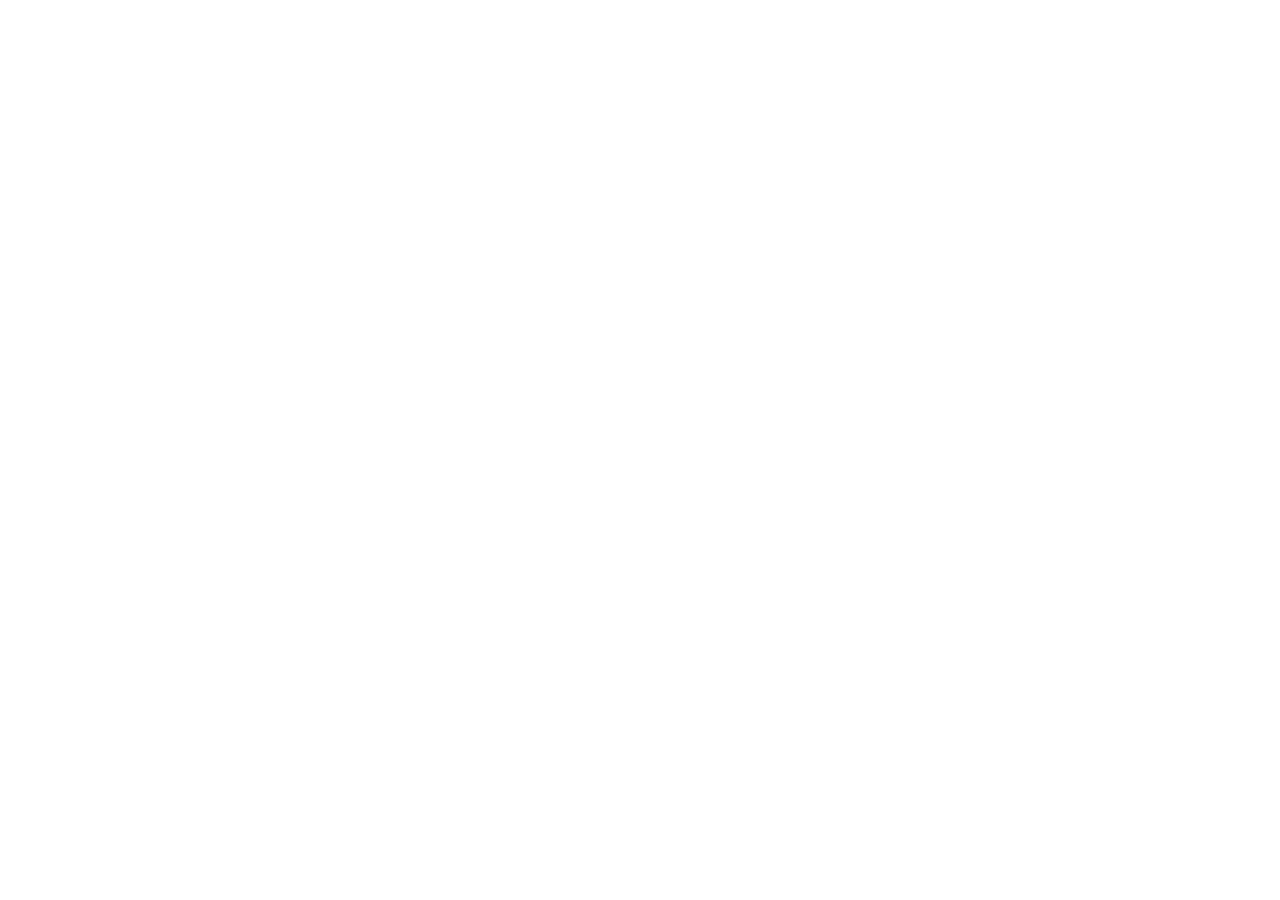
==== index.html @ 7bb5f310 "Rename ramseier-verlag-website.html to index.html" ====
<!doctype html>
<html lang="en">

  <head>
    <meta charset="UTF-8" />
    <meta
      name="viewport"
      content="width=device-width, initial-scale=1.0, maximum-scale=1" />
    <title>Ramseier Verlag – Digitale News-Präsenz für Ihr Unternehmen</title>
    <meta name="description" content="Ramseier Verlag erstellt professionelle News-Websites für Schweizer KMU – für mehr Online-Sichtbarkeit, besseres SEO und doppelte digitale Präsenz." />
    <link rel="preconnect" href="https://fonts.googleapis.com" />
    <link rel="preconnect" href="https://fonts.gstatic.com" crossorigin />
    <link href="https://fonts.googleapis.com/css2?family=Playfair+Display:wght@700;900&family=Source+Sans+3:wght@400;600;700&display=swap" rel="stylesheet" />
    <script type="module" crossorigin src="/assets/index-ZVePEu9d.js"></script>
    <link rel="stylesheet" crossorigin href="/assets/index-CT02rV3u.css">
    <script src="/__manus__/debug-collector.js" defer></script>
  </head>

  <body>
    <script id="manus-runtime">window.__MANUS_HOST_DEV__ = false;
(function(){"use strict";var Mr={exports:{}},Kn={};/**
 * @license React
 * react-jsx-runtime.production.js
 *
 * Copyright (c) Meta Platforms, Inc. and affiliates.
 *
 * This source code is licensed under the MIT license found in the
 * LICENSE file in the root directory of this source tree.
 */var $c;function um(){if($c)return Kn;$c=1;var r=Symbol.for("react.transitional.element"),i=Symbol.for("react.fragment");function c(s,d,m){var x=null;if(m!==void 0&&(x=""+m),d.key!==void 0&&(x=""+d.key),"key"in d){m={};for(var R in d)R!=="key"&&(m[R]=d[R])}else m=d;return d=m.ref,{$$typeof:r,type:s,key:x,ref:d!==void 0?d:null,props:m}}return Kn.Fragment=i,Kn.jsx=c,Kn.jsxs=c,Kn}var Fc;function dm(){return Fc||(Fc=1,Mr.exports=um()),Mr.exports}var h=dm(),Ar={exports:{}},Pn={},Rr={exports:{}},Nr={};/**
 * @license React
 * scheduler.production.js
 *
 * Copyright (c) Meta Platforms, Inc. and affiliates.
 *
 * This source code is licensed under the MIT license found in the
 * LICENSE file in the root directory of this source tree.
 */var Ic;function fm(){return Ic||(Ic=1,function(r){function i(A,q){var B=A.length;A.push(q);t:for(;0<B;){var bt=B-1>>>1,p=A[bt];if(0<d(p,q))A[bt]=q,A[B]=p,B=bt;else break t}}function c(A){return A.length===0?null:A[0]}function s(A){if(A.length===0)return null;var q=A[0],B=A.pop();if(B!==q){A[0]=B;t:for(var bt=0,p=A.length,O=p>>>1;bt<O;){var X=2*(bt+1)-1,G=A[X],Z=X+1,st=A[Z];if(0>d(G,B))Z<p&&0>d(st,G)?(A[bt]=st,A[Z]=B,bt=Z):(A[bt]=G,A[X]=B,bt=X);else if(Z<p&&0>d(st,B))A[bt]=st,A[Z]=B,bt=Z;else break t}}return q}function d(A,q){var B=A.sortIndex-q.sortIndex;return B!==0?B:A.id-q.id}if(r.unstable_now=void 0,typeof performance=="object"&&typeof performance.now=="function"){var m=performance;r.unstable_now=function(){return m.now()}}else{var x=Date,R=x.now();r.unstable_now=function(){return x.now()-R}}var C=[],v=[],D=1,j=null,J=3,at=!1,$=!1,nt=!1,ct=!1,ht=typeof setTimeout=="function"?setTimeout:null,St=typeof clearTimeout=="function"?clearTimeout:null,_=typeof setImmediate<"u"?setImmediate:null;function Y(A){for(var q=c(v);q!==null;){if(q.callback===null)s(v);else if(q.startTime<=A)s(v),q.sortIndex=q.expirationTime,i(C,q);else break;q=c(v)}}function H(A){if(nt=!1,Y(A),!$)if(c(C)!==null)$=!0,it||(it=!0,Bt());else{var q=c(v);q!==null&&Mt(H,q.startTime-A)}}var it=!1,rt=-1,V=5,xt=-1;function Be(){return ct?!0:!(r.unstable_now()-xt<V)}function te(){if(ct=!1,it){var A=r.unstable_now();xt=A;var q=!0;try{t:{$=!1,nt&&(nt=!1,St(rt),rt=-1),at=!0;var B=J;try{e:{for(Y(A),j=c(C);j!==null&&!(j.expirationTime>A&&Be());){var bt=j.callback;if(typeof bt=="function"){j.callback=null,J=j.priorityLevel;var p=bt(j.expirationTime<=A);if(A=r.unstable_now(),typeof p=="function"){j.callback=p,Y(A),q=!0;break e}j===c(C)&&s(C),Y(A)}else s(C);j=c(C)}if(j!==null)q=!0;else{var O=c(v);O!==null&&Mt(H,O.startTime-A),q=!1}}break t}finally{j=null,J=B,at=!1}q=void 0}}finally{q?Bt():it=!1}}}var Bt;if(typeof _=="function")Bt=function(){_(te)};else if(typeof MessageChannel<"u"){var me=new MessageChannel,Se=me.port2;me.port1.onmessage=te,Bt=function(){Se.postMessage(null)}}else Bt=function(){ht(te,0)};function Mt(A,q){rt=ht(function(){A(r.unstable_now())},q)}r.unstable_IdlePriority=5,r.unstable_ImmediatePriority=1,r.unstable_LowPriority=4,r.unstable_NormalPriority=3,r.unstable_Profiling=null,r.unstable_UserBlockingPriority=2,r.unstable_cancelCallback=function(A){A.callback=null},r.unstable_forceFrameRate=function(A){0>A||125<A?console.error("forceFrameRate takes a positive int between 0 and 125, forcing frame rates higher than 125 fps is not supported"):V=0<A?Math.floor(1e3/A):5},r.unstable_getCurrentPriorityLevel=function(){return J},r.unstable_next=function(A){switch(J){case 1:case 2:case 3:var q=3;break;default:q=J}var B=J;J=q;try{return A()}finally{J=B}},r.unstable_requestPaint=function(){ct=!0},r.unstable_runWithPriority=function(A,q){switch(A){case 1:case 2:case 3:case 4:case 5:break;default:A=3}var B=J;J=A;try{return q()}finally{J=B}},r.unstable_scheduleCallback=function(A,q,B){var bt=r.unstable_now();switch(typeof B=="object"&&B!==null?(B=B.delay,B=typeof B=="number"&&0<B?bt+B:bt):B=bt,A){case 1:var p=-1;break;case 2:p=250;break;case 5:p=1073741823;break;case 4:p=1e4;break;default:p=5e3}return p=B+p,A={id:D++,callback:q,priorityLevel:A,startTime:B,expirationTime:p,sortIndex:-1},B>bt?(A.sortIndex=B,i(v,A),c(C)===null&&A===c(v)&&(nt?(St(rt),rt=-1):nt=!0,Mt(H,B-bt))):(A.sortIndex=p,i(C,A),$||at||($=!0,it||(it=!0,Bt()))),A},r.unstable_shouldYield=Be,r.unstable_wrapCallback=function(A){var q=J;return function(){var B=J;J=q;try{return A.apply(this,arguments)}finally{J=B}}}}(Nr)),Nr}var tu;function hm(){return tu||(tu=1,Rr.exports=fm()),Rr.exports}var zr={exports:{}},ut={};/**
 * @license React
 * react.production.js
 *
 * Copyright (c) Meta Platforms, Inc. and affiliates.
 *
 * This source code is licensed under the MIT license found in the
 * LICENSE file in the root directory of this source tree.
 */var eu;function mm(){if(eu)return ut;eu=1;var r=Symbol.for("react.transitional.element"),i=Symbol.for("react.portal"),c=Symbol.for("react.fragment"),s=Symbol.for("react.strict_mode"),d=Symbol.for("react.profiler"),m=Symbol.for("react.consumer"),x=Symbol.for("react.context"),R=Symbol.for("react.forward_ref"),C=Symbol.for("react.suspense"),v=Symbol.for("react.memo"),D=Symbol.for("react.lazy"),j=Symbol.iterator;function J(p){return p===null||typeof p!="object"?null:(p=j&&p[j]||p["@@iterator"],typeof p=="function"?p:null)}var at={isMounted:function(){return!1},enqueueForceUpdate:function(){},enqueueReplaceState:function(){},enqueueSetState:function(){}},$=Object.assign,nt={};function ct(p,O,X){this.props=p,this.context=O,this.refs=nt,this.updater=X||at}ct.prototype.isReactComponent={},ct.prototype.setState=function(p,O){if(typeof p!="object"&&typeof p!="function"&&p!=null)throw Error("takes an object of state variables to update or a function which returns an object of state variables.");this.updater.enqueueSetState(this,p,O,"setState")},ct.prototype.forceUpdate=function(p){this.updater.enqueueForceUpdate(this,p,"forceUpdate")};function ht(){}ht.prototype=ct.prototype;function St(p,O,X){this.props=p,this.context=O,this.refs=nt,this.updater=X||at}var _=St.prototype=new ht;_.constructor=St,$(_,ct.prototype),_.isPureReactComponent=!0;var Y=Array.isArray,H={H:null,A:null,T:null,S:null,V:null},it=Object.prototype.hasOwnProperty;function rt(p,O,X,G,Z,st){return X=st.ref,{$$typeof:r,type:p,key:O,ref:X!==void 0?X:null,props:st}}function V(p,O){return rt(p.type,O,void 0,void 0,void 0,p.props)}function xt(p){return typeof p=="object"&&p!==null&&p.$$typeof===r}function Be(p){var O={"=":"=0",":":"=2"};return"$"+p.replace(/[=:]/g,function(X){return O[X]})}var te=/\/+/g;function Bt(p,O){return typeof p=="object"&&p!==null&&p.key!=null?Be(""+p.key):O.toString(36)}function me(){}function Se(p){switch(p.status){case"fulfilled":return p.value;case"rejected":throw p.reason;default:switch(typeof p.status=="string"?p.then(me,me):(p.status="pending",p.then(function(O){p.status==="pending"&&(p.status="fulfilled",p.value=O)},function(O){p.status==="pending"&&(p.status="rejected",p.reason=O)})),p.status){case"fulfilled":return p.value;case"rejected":throw p.reason}}throw p}function Mt(p,O,X,G,Z){var st=typeof p;(st==="undefined"||st==="boolean")&&(p=null);var I=!1;if(p===null)I=!0;else switch(st){case"bigint":case"string":case"number":I=!0;break;case"object":switch(p.$$typeof){case r:case i:I=!0;break;case D:return I=p._init,Mt(I(p._payload),O,X,G,Z)}}if(I)return Z=Z(p),I=G===""?"."+Bt(p,0):G,Y(Z)?(X="",I!=null&&(X=I.replace(te,"$&/")+"/"),Mt(Z,O,X,"",function(Jt){return Jt})):Z!=null&&(xt(Z)&&(Z=V(Z,X+(Z.key==null||p&&p.key===Z.key?"":(""+Z.key).replace(te,"$&/")+"/")+I)),O.push(Z)),1;I=0;var gt=G===""?".":G+":";if(Y(p))for(var Tt=0;Tt<p.length;Tt++)G=p[Tt],st=gt+Bt(G,Tt),I+=Mt(G,O,X,st,Z);else if(Tt=J(p),typeof Tt=="function")for(p=Tt.call(p),Tt=0;!(G=p.next()).done;)G=G.value,st=gt+Bt(G,Tt++),I+=Mt(G,O,X,st,Z);else if(st==="object"){if(typeof p.then=="function")return Mt(Se(p),O,X,G,Z);throw O=String(p),Error("Objects are not valid as a React child (found: "+(O==="[object Object]"?"object with keys {"+Object.keys(p).join(", ")+"}":O)+"). If you meant to render a collection of children, use an array instead.")}return I}function A(p,O,X){if(p==null)return p;var G=[],Z=0;return Mt(p,G,"","",function(st){return O.call(X,st,Z++)}),G}function q(p){if(p._status===-1){var O=p._result;O=O(),O.then(function(X){(p._status===0||p._status===-1)&&(p._status=1,p._result=X)},function(X){(p._status===0||p._status===-1)&&(p._status=2,p._result=X)}),p._status===-1&&(p._status=0,p._result=O)}if(p._status===1)return p._result.default;throw p._result}var B=typeof reportError=="function"?reportError:function(p){if(typeof window=="object"&&typeof window.ErrorEvent=="function"){var O=new window.ErrorEvent("error",{bubbles:!0,cancelable:!0,message:typeof p=="object"&&p!==null&&typeof p.message=="string"?String(p.message):String(p),error:p});if(!window.dispatchEvent(O))return}else if(typeof process=="object"&&typeof process.emit=="function"){process.emit("uncaughtException",p);return}console.error(p)};function bt(){}return ut.Children={map:A,forEach:function(p,O,X){A(p,function(){O.apply(this,arguments)},X)},count:function(p){var O=0;return A(p,function(){O++}),O},toArray:function(p){return A(p,function(O){return O})||[]},only:function(p){if(!xt(p))throw Error("React.Children.only expected to receive a single React element child.");return p}},ut.Component=ct,ut.Fragment=c,ut.Profiler=d,ut.PureComponent=St,ut.StrictMode=s,ut.Suspense=C,ut.__CLIENT_INTERNALS_DO_NOT_USE_OR_WARN_USERS_THEY_CANNOT_UPGRADE=H,ut.__COMPILER_RUNTIME={__proto__:null,c:function(p){return H.H.useMemoCache(p)}},ut.cache=function(p){return function(){return p.apply(null,arguments)}},ut.cloneElement=function(p,O,X){if(p==null)throw Error("The argument must be a React element, but you passed "+p+".");var G=$({},p.props),Z=p.key,st=void 0;if(O!=null)for(I in O.ref!==void 0&&(st=void 0),O.key!==void 0&&(Z=""+O.key),O)!it.call(O,I)||I==="key"||I==="__self"||I==="__source"||I==="ref"&&O.ref===void 0||(G[I]=O[I]);var I=arguments.length-2;if(I===1)G.children=X;else if(1<I){for(var gt=Array(I),Tt=0;Tt<I;Tt++)gt[Tt]=arguments[Tt+2];G.children=gt}return rt(p.type,Z,void 0,void 0,st,G)},ut.createContext=function(p){return p={$$typeof:x,_currentValue:p,_currentValue2:p,_threadCount:0,Provider:null,Consumer:null},p.Provider=p,p.Consumer={$$typeof:m,_context:p},p},ut.createElement=function(p,O,X){var G,Z={},st=null;if(O!=null)for(G in O.key!==void 0&&(st=""+O.key),O)it.call(O,G)&&G!=="key"&&G!=="__self"&&G!=="__source"&&(Z[G]=O[G]);var I=arguments.length-2;if(I===1)Z.children=X;else if(1<I){for(var gt=Array(I),Tt=0;Tt<I;Tt++)gt[Tt]=arguments[Tt+2];Z.children=gt}if(p&&p.defaultProps)for(G in I=p.defaultProps,I)Z[G]===void 0&&(Z[G]=I[G]);return rt(p,st,void 0,void 0,null,Z)},ut.createRef=function(){return{current:null}},ut.forwardRef=function(p){return{$$typeof:R,render:p}},ut.isValidElement=xt,ut.lazy=function(p){return{$$typeof:D,_payload:{_status:-1,_result:p},_init:q}},ut.memo=function(p,O){return{$$typeof:v,type:p,compare:O===void 0?null:O}},ut.startTransition=function(p){var O=H.T,X={};H.T=X;try{var G=p(),Z=H.S;Z!==null&&Z(X,G),typeof G=="object"&&G!==null&&typeof G.then=="function"&&G.then(bt,B)}catch(st){B(st)}finally{H.T=O}},ut.unstable_useCacheRefresh=function(){return H.H.useCacheRefresh()},ut.use=function(p){return H.H.use(p)},ut.useActionState=function(p,O,X){return H.H.useActionState(p,O,X)},ut.useCallback=function(p,O){return H.H.useCallback(p,O)},ut.useContext=function(p){return H.H.useContext(p)},ut.useDebugValue=function(){},ut.useDeferredValue=function(p,O){return H.H.useDeferredValue(p,O)},ut.useEffect=function(p,O,X){var G=H.H;if(typeof X=="function")throw Error("useEffect CRUD overload is not enabled in this build of React.");return G.useEffect(p,O)},ut.useId=function(){return H.H.useId()},ut.useImperativeHandle=function(p,O,X){return H.H.useImperativeHandle(p,O,X)},ut.useInsertionEffect=function(p,O){return H.H.useInsertionEffect(p,O)},ut.useLayoutEffect=function(p,O){return H.H.useLayoutEffect(p,O)},ut.useMemo=function(p,O){return H.H.useMemo(p,O)},ut.useOptimistic=function(p,O){return H.H.useOptimistic(p,O)},ut.useReducer=function(p,O,X){return H.H.useReducer(p,O,X)},ut.useRef=function(p){return H.H.useRef(p)},ut.useState=function(p){return H.H.useState(p)},ut.useSyncExternalStore=function(p,O,X){return H.H.useSyncExternalStore(p,O,X)},ut.useTransition=function(){return H.H.useTransition()},ut.version="19.1.1",ut}var lu;function _r(){return lu||(lu=1,zr.exports=mm()),zr.exports}var kr={exports:{}},he={};/**
 * @license React
 * react-dom.production.js
 *
 * Copyright (c) Meta Platforms, Inc. and affiliates.
 *
 * This source code is licensed under the MIT license found in the
 * LICENSE file in the root directory of this source tree.
 */var au;function gm(){if(au)return he;au=1;var r=_r();function i(C){var v="https://react.dev/errors/"+C;if(1<arguments.length){v+="?args[]="+encodeURIComponent(arguments[1]);for(var D=2;D<arguments.length;D++)v+="&args[]="+encodeURIComponent(arguments[D])}return"Minified React error #"+C+"; visit "+v+" for the full message or use the non-minified dev environment for full errors and additional helpful warnings."}function c(){}var s={d:{f:c,r:function(){throw Error(i(522))},D:c,C:c,L:c,m:c,X:c,S:c,M:c},p:0,findDOMNode:null},d=Symbol.for("react.portal");function m(C,v,D){var j=3<arguments.length&&arguments[3]!==void 0?arguments[3]:null;return{$$typeof:d,key:j==null?null:""+j,children:C,containerInfo:v,implementation:D}}var x=r.__CLIENT_INTERNALS_DO_NOT_USE_OR_WARN_USERS_THEY_CANNOT_UPGRADE;function R(C,v){if(C==="font")return"";if(typeof v=="string")return v==="use-credentials"?v:""}return he.__DOM_INTERNALS_DO_NOT_USE_OR_WARN_USERS_THEY_CANNOT_UPGRADE=s,he.createPortal=function(C,v){var D=2<arguments.length&&arguments[2]!==void 0?arguments[2]:null;if(!v||v.nodeType!==1&&v.nodeType!==9&&v.nodeType!==11)throw Error(i(299));return m(C,v,null,D)},he.flushSync=function(C){var v=x.T,D=s.p;try{if(x.T=null,s.p=2,C)return C()}finally{x.T=v,s.p=D,s.d.f()}},he.preconnect=function(C,v){typeof C=="string"&&(v?(v=v.crossOrigin,v=typeof v=="string"?v==="use-credentials"?v:"":void 0):v=null,s.d.C(C,v))},he.prefetchDNS=function(C){typeof C=="string"&&s.d.D(C)},he.preinit=function(C,v){if(typeof C=="string"&&v&&typeof v.as=="string"){var D=v.as,j=R(D,v.crossOrigin),J=typeof v.integrity=="string"?v.integrity:void 0,at=typeof v.fetchPriority=="string"?v.fetchPriority:void 0;D==="style"?s.d.S(C,typeof v.precedence=="string"?v.precedence:void 0,{crossOrigin:j,integrity:J,fetchPriority:at}):D==="script"&&s.d.X(C,{crossOrigin:j,integrity:J,fetchPriority:at,nonce:typeof v.nonce=="string"?v.nonce:void 0})}},he.preinitModule=function(C,v){if(typeof C=="string")if(typeof v=="object"&&v!==null){if(v.as==null||v.as==="script"){var D=R(v.as,v.crossOrigin);s.d.M(C,{crossOrigin:D,integrity:typeof v.integrity=="string"?v.integrity:void 0,nonce:typeof v.nonce=="string"?v.nonce:void 0})}}else v==null&&s.d.M(C)},he.preload=function(C,v){if(typeof C=="string"&&typeof v=="object"&&v!==null&&typeof v.as=="string"){var D=v.as,j=R(D,v.crossOrigin);s.d.L(C,D,{crossOrigin:j,integrity:typeof v.integrity=="string"?v.integrity:void 0,nonce:typeof v.nonce=="string"?v.nonce:void 0,type:typeof v.type=="string"?v.type:void 0,fetchPriority:typeof v.fetchPriority=="string"?v.fetchPriority:void 0,referrerPolicy:typeof v.referrerPolicy=="string"?v.referrerPolicy:void 0,imageSrcSet:typeof v.imageSrcSet=="string"?v.imageSrcSet:void 0,imageSizes:typeof v.imageSizes=="string"?v.imageSizes:void 0,media:typeof v.media=="string"?v.media:void 0})}},he.preloadModule=function(C,v){if(typeof C=="string")if(v){var D=R(v.as,v.crossOrigin);s.d.m(C,{as:typeof v.as=="string"&&v.as!=="script"?v.as:void 0,crossOrigin:D,integrity:typeof v.integrity=="string"?v.integrity:void 0})}else s.d.m(C)},he.requestFormReset=function(C){s.d.r(C)},he.unstable_batchedUpdates=function(C,v){return C(v)},he.useFormState=function(C,v,D){return x.H.useFormState(C,v,D)},he.useFormStatus=function(){return x.H.useHostTransitionStatus()},he.version="19.1.1",he}var nu;function pm(){if(nu)return kr.exports;nu=1;function r(){if(!(typeof __REACT_DEVTOOLS_GLOBAL_HOOK__>"u"||typeof __REACT_DEVTOOLS_GLOBAL_HOOK__.checkDCE!="function"))try{__REACT_DEVTOOLS_GLOBAL_HOOK__.checkDCE(r)}catch(i){console.error(i)}}return r(),kr.exports=gm(),kr.exports}/**
 * @license React
 * react-dom-client.production.js
 *
 * Copyright (c) Meta Platforms, Inc. and affiliates.
 *
 * This source code is licensed under the MIT license found in the
 * LICENSE file in the root directory of this source tree.
 */var ou;function ym(){if(ou)return Pn;ou=1;var r=hm(),i=_r(),c=pm();function s(t){var e="https://react.dev/errors/"+t;if(1<arguments.length){e+="?args[]="+encodeURIComponent(arguments[1]);for(var l=2;l<arguments.length;l++)e+="&args[]="+encodeURIComponent(arguments[l])}return"Minified React error #"+t+"; visit "+e+" for the full message or use the non-minified dev environment for full errors and additional helpful warnings."}function d(t){return!(!t||t.nodeType!==1&&t.nodeType!==9&&t.nodeType!==11)}function m(t){var e=t,l=t;if(t.alternate)for(;e.return;)e=e.return;else{t=e;do e=t,(e.flags&4098)!==0&&(l=e.return),t=e.return;while(t)}return e.tag===3?l:null}function x(t){if(t.tag===13){var e=t.memoizedState;if(e===null&&(t=t.alternate,t!==null&&(e=t.memoizedState)),e!==null)return e.dehydrated}return null}function R(t){if(m(t)!==t)throw Error(s(188))}function C(t){var e=t.alternate;if(!e){if(e=m(t),e===null)throw Error(s(188));return e!==t?null:t}for(var l=t,a=e;;){var n=l.return;if(n===null)break;var o=n.alternate;if(o===null){if(a=n.return,a!==null){l=a;continue}break}if(n.child===o.child){for(o=n.child;o;){if(o===l)return R(n),t;if(o===a)return R(n),e;o=o.sibling}throw Error(s(188))}if(l.return!==a.return)l=n,a=o;else{for(var u=!1,f=n.child;f;){if(f===l){u=!0,l=n,a=o;break}if(f===a){u=!0,a=n,l=o;break}f=f.sibling}if(!u){for(f=o.child;f;){if(f===l){u=!0,l=o,a=n;break}if(f===a){u=!0,a=o,l=n;break}f=f.sibling}if(!u)throw Error(s(189))}}if(l.alternate!==a)throw Error(s(190))}if(l.tag!==3)throw Error(s(188));return l.stateNode.current===l?t:e}function v(t){var e=t.tag;if(e===5||e===26||e===27||e===6)return t;for(t=t.child;t!==null;){if(e=v(t),e!==null)return e;t=t.sibling}return null}var D=Object.assign,j=Symbol.for("react.element"),J=Symbol.for("react.transitional.element"),at=Symbol.for("react.portal"),$=Symbol.for("react.fragment"),nt=Symbol.for("react.strict_mode"),ct=Symbol.for("react.profiler"),ht=Symbol.for("react.provider"),St=Symbol.for("react.consumer"),_=Symbol.for("react.context"),Y=Symbol.for("react.forward_ref"),H=Symbol.for("react.suspense"),it=Symbol.for("react.suspense_list"),rt=Symbol.for("react.memo"),V=Symbol.for("react.lazy"),xt=Symbol.for("react.activity"),Be=Symbol.for("react.memo_cache_sentinel"),te=Symbol.iterator;function Bt(t){return t===null||typeof t!="object"?null:(t=te&&t[te]||t["@@iterator"],typeof t=="function"?t:null)}var me=Symbol.for("react.client.reference");function Se(t){if(t==null)return null;if(typeof t=="function")return t.$$typeof===me?null:t.displayName||t.name||null;if(typeof t=="string")return t;switch(t){case $:return"Fragment";case ct:return"Profiler";case nt:return"StrictMode";case H:return"Suspense";case it:return"SuspenseList";case xt:return"Activity"}if(typeof t=="object")switch(t.$$typeof){case at:return"Portal";case _:return(t.displayName||"Context")+".Provider";case St:return(t._context.displayName||"Context")+".Consumer";case Y:var e=t.render;return t=t.displayName,t||(t=e.displayName||e.name||"",t=t!==""?"ForwardRef("+t+")":"ForwardRef"),t;case rt:return e=t.displayName||null,e!==null?e:Se(t.type)||"Memo";case V:e=t._payload,t=t._init;try{return Se(t(e))}catch{}}return null}var Mt=Array.isArray,A=i.__CLIENT_INTERNALS_DO_NOT_USE_OR_WARN_USERS_THEY_CANNOT_UPGRADE,q=c.__DOM_INTERNALS_DO_NOT_USE_OR_WARN_USERS_THEY_CANNOT_UPGRADE,B={pending:!1,data:null,method:null,action:null},bt=[],p=-1;function O(t){return{current:t}}function X(t){0>p||(t.current=bt[p],bt[p]=null,p--)}function G(t,e){p++,bt[p]=t.current,t.current=e}var Z=O(null),st=O(null),I=O(null),gt=O(null);function Tt(t,e){switch(G(I,e),G(st,t),G(Z,null),e.nodeType){case 9:case 11:t=(t=e.documentElement)&&(t=t.namespaceURI)?Hh(t):0;break;default:if(t=e.tagName,e=e.namespaceURI)e=Hh(e),t=Uh(e,t);else switch(t){case"svg":t=1;break;case"math":t=2;break;default:t=0}}X(Z),G(Z,t)}function Jt(){X(Z),X(st),X(I)}function Ke(t){t.memoizedState!==null&&G(gt,t);var e=Z.current,l=Uh(e,t.type);e!==l&&(G(st,t),G(Z,l))}function Ce(t){st.current===t&&(X(Z),X(st)),gt.current===t&&(X(gt),Wo._currentValue=B)}var Pe=Object.prototype.hasOwnProperty,yl=r.unstable_scheduleCallback,sn=r.unstable_cancelCallback,Ca=r.unstable_shouldYield,ri=r.unstable_requestPaint,ge=r.unstable_now,si=r.unstable_getCurrentPriorityLevel,Ul=r.unstable_ImmediatePriority,Fn=r.unstable_UserBlockingPriority,nl=r.unstable_NormalPriority,ci=r.unstable_LowPriority,Gl=r.unstable_IdlePriority,ui=r.log,Ea=r.unstable_setDisableYieldValue,ql=null,Wt=null;function Je(t){if(typeof ui=="function"&&Ea(t),Wt&&typeof Wt.setStrictMode=="function")try{Wt.setStrictMode(ql,t)}catch{}}var $t=Math.clz32?Math.clz32:fi,di=Math.log,Ta=Math.LN2;function fi(t){return t>>>=0,t===0?32:31-(di(t)/Ta|0)|0}var L=256,cn=4194304;function vl(t){var e=t&42;if(e!==0)return e;switch(t&-t){case 1:return 1;case 2:return 2;case 4:return 4;case 8:return 8;case 16:return 16;case 32:return 32;case 64:return 64;case 128:return 128;case 256:case 512:case 1024:case 2048:case 4096:case 8192:case 16384:case 32768:case 65536:case 131072:case 262144:case 524288:case 1048576:case 2097152:return t&4194048;case 4194304:case 8388608:case 16777216:case 33554432:return t&62914560;case 67108864:return 67108864;case 134217728:return 134217728;case 268435456:return 268435456;case 536870912:return 536870912;case 1073741824:return 0;default:return t}}function un(t,e,l){var a=t.pendingLanes;if(a===0)return 0;var n=0,o=t.suspendedLanes,u=t.pingedLanes;t=t.warmLanes;var f=a&134217727;return f!==0?(a=f&~o,a!==0?n=vl(a):(u&=f,u!==0?n=vl(u):l||(l=f&~t,l!==0&&(n=vl(l))))):(f=a&~o,f!==0?n=vl(f):u!==0?n=vl(u):l||(l=a&~t,l!==0&&(n=vl(l)))),n===0?0:e!==0&&e!==n&&(e&o)===0&&(o=n&-n,l=e&-e,o>=l||o===32&&(l&4194048)!==0)?e:n}function Dt(t,e){return(t.pendingLanes&~(t.suspendedLanes&~t.pingedLanes)&e)===0}function In(t,e){switch(t){case 1:case 2:case 4:case 8:case 64:return e+250;case 16:case 32:case 128:case 256:case 512:case 1024:case 2048:case 4096:case 8192:case 16384:case 32768:case 65536:case 131072:case 262144:case 524288:case 1048576:case 2097152:return e+5e3;case 4194304:case 8388608:case 16777216:case 33554432:return-1;case 67108864:case 134217728:case 268435456:case 536870912:case 1073741824:return-1;default:return-1}}function to(){var t=L;return L<<=1,(L&4194048)===0&&(L=256),t}function hi(){var t=cn;return cn<<=1,(cn&62914560)===0&&(cn=4194304),t}function eo(t){for(var e=[],l=0;31>l;l++)e.push(t);return e}function Da(t,e){t.pendingLanes|=e,e!==268435456&&(t.suspendedLanes=0,t.pingedLanes=0,t.warmLanes=0)}function Ir(t,e,l,a,n,o){var u=t.pendingLanes;t.pendingLanes=l,t.suspendedLanes=0,t.pingedLanes=0,t.warmLanes=0,t.expiredLanes&=l,t.entangledLanes&=l,t.errorRecoveryDisabledLanes&=l,t.shellSuspendCounter=0;var f=t.entanglements,g=t.expirationTimes,S=t.hiddenUpdates;for(l=u&~l;0<l;){var N=31-$t(l),k=1<<N;f[N]=0,g[N]=-1;var E=S[N];if(E!==null)for(S[N]=null,N=0;N<E.length;N++){var T=E[N];T!==null&&(T.lane&=-536870913)}l&=~k}a!==0&&mi(t,a,0),o!==0&&n===0&&t.tag!==0&&(t.suspendedLanes|=o&~(u&~e))}function mi(t,e,l){t.pendingLanes|=e,t.suspendedLanes&=~e;var a=31-$t(e);t.entangledLanes|=e,t.entanglements[a]=t.entanglements[a]|1073741824|l&4194090}function gi(t,e){var l=t.entangledLanes|=e;for(t=t.entanglements;l;){var a=31-$t(l),n=1<<a;n&e|t[a]&e&&(t[a]|=e),l&=~n}}function lo(t){switch(t){case 2:t=1;break;case 8:t=4;break;case 32:t=16;break;case 256:case 512:case 1024:case 2048:case 4096:case 8192:case 16384:case 32768:case 65536:case 131072:case 262144:case 524288:case 1048576:case 2097152:case 4194304:case 8388608:case 16777216:case 33554432:t=128;break;case 268435456:t=134217728;break;default:t=0}return t}function ao(t){return t&=-t,2<t?8<t?(t&134217727)!==0?32:268435456:8:2}function pi(){var t=q.p;return t!==0?t:(t=window.event,t===void 0?32:nm(t.type))}function ts(t,e){var l=q.p;try{return q.p=t,e()}finally{q.p=l}}var ol=Math.random().toString(36).slice(2),ee="__reactFiber$"+ol,pe="__reactProps$"+ol,Yl="__reactContainer$"+ol,no="__reactEvents$"+ol,es="__reactListeners$"+ol,ls="__reactHandles$"+ol,yi="__reactResources$"+ol,Ma="__reactMarker$"+ol;function oo(t){delete t[ee],delete t[pe],delete t[no],delete t[es],delete t[ls]}function Vl(t){var e=t[ee];if(e)return e;for(var l=t.parentNode;l;){if(e=l[Yl]||l[ee]){if(l=e.alternate,e.child!==null||l!==null&&l.child!==null)for(t=Vh(t);t!==null;){if(l=t[ee])return l;t=Vh(t)}return e}t=l,l=t.parentNode}return null}function Xl(t){if(t=t[ee]||t[Yl]){var e=t.tag;if(e===5||e===6||e===13||e===26||e===27||e===3)return t}return null}function Aa(t){var e=t.tag;if(e===5||e===26||e===27||e===6)return t.stateNode;throw Error(s(33))}function Zl(t){var e=t[yi];return e||(e=t[yi]={hoistableStyles:new Map,hoistableScripts:new Map}),e}function Vt(t){t[Ma]=!0}var vi=new Set,bi={};function bl(t,e){We(t,e),We(t+"Capture",e)}function We(t,e){for(bi[t]=e,t=0;t<e.length;t++)vi.add(e[t])}var as=RegExp("^[:A-Z_a-z\\u00C0-\\u00D6\\u00D8-\\u00F6\\u00F8-\\u02FF\\u0370-\\u037D\\u037F-\\u1FFF\\u200C-\\u200D\\u2070-\\u218F\\u2C00-\\u2FEF\\u3001-\\uD7FF\\uF900-\\uFDCF\\uFDF0-\\uFFFD][:A-Z_a-z\\u00C0-\\u00D6\\u00D8-\\u00F6\\u00F8-\\u02FF\\u0370-\\u037D\\u037F-\\u1FFF\\u200C-\\u200D\\u2070-\\u218F\\u2C00-\\u2FEF\\u3001-\\uD7FF\\uF900-\\uFDCF\\uFDF0-\\uFFFD\\-.0-9\\u00B7\\u0300-\\u036F\\u203F-\\u2040]*$"),xi={},wi={};function Ra(t){return Pe.call(wi,t)?!0:Pe.call(xi,t)?!1:as.test(t)?wi[t]=!0:(xi[t]=!0,!1)}function M(t,e,l){if(Ra(e))if(l===null)t.removeAttribute(e);else{switch(typeof l){case"undefined":case"function":case"symbol":t.removeAttribute(e);return;case"boolean":var a=e.toLowerCase().slice(0,5);if(a!=="data-"&&a!=="aria-"){t.removeAttribute(e);return}}t.setAttribute(e,""+l)}}function tt(t,e,l){if(l===null)t.removeAttribute(e);else{switch(typeof l){case"undefined":case"function":case"symbol":case"boolean":t.removeAttribute(e);return}t.setAttribute(e,""+l)}}function Ot(t,e,l,a){if(a===null)t.removeAttribute(l);else{switch(typeof a){case"undefined":case"function":case"symbol":case"boolean":t.removeAttribute(l);return}t.setAttributeNS(e,l,""+a)}}var le,Ee;function ae(t){if(le===void 0)try{throw Error()}catch(l){var e=l.stack.trim().match(/\n( *(at )?)/);le=e&&e[1]||"",Ee=-1<l.stack.indexOf(`
    at`)?" (<anonymous>)":-1<l.stack.indexOf("@")?"@unknown:0:0":""}return`
`+le+t+Ee}var Le=!1;function He(t,e){if(!t||Le)return"";Le=!0;var l=Error.prepareStackTrace;Error.prepareStackTrace=void 0;try{var a={DetermineComponentFrameRoot:function(){try{if(e){var k=function(){throw Error()};if(Object.defineProperty(k.prototype,"props",{set:function(){throw Error()}}),typeof Reflect=="object"&&Reflect.construct){try{Reflect.construct(k,[])}catch(T){var E=T}Reflect.construct(t,[],k)}else{try{k.call()}catch(T){E=T}t.call(k.prototype)}}else{try{throw Error()}catch(T){E=T}(k=t())&&typeof k.catch=="function"&&k.catch(function(){})}}catch(T){if(T&&E&&typeof T.stack=="string")return[T.stack,E.stack]}return[null,null]}};a.DetermineComponentFrameRoot.displayName="DetermineComponentFrameRoot";var n=Object.getOwnPropertyDescriptor(a.DetermineComponentFrameRoot,"name");n&&n.configurable&&Object.defineProperty(a.DetermineComponentFrameRoot,"name",{value:"DetermineComponentFrameRoot"});var o=a.DetermineComponentFrameRoot(),u=o[0],f=o[1];if(u&&f){var g=u.split(`
`),S=f.split(`
`);for(n=a=0;a<g.length&&!g[a].includes("DetermineComponentFrameRoot");)a++;for(;n<S.length&&!S[n].includes("DetermineComponentFrameRoot");)n++;if(a===g.length||n===S.length)for(a=g.length-1,n=S.length-1;1<=a&&0<=n&&g[a]!==S[n];)n--;for(;1<=a&&0<=n;a--,n--)if(g[a]!==S[n]){if(a!==1||n!==1)do if(a--,n--,0>n||g[a]!==S[n]){var N=`
`+g[a].replace(" at new "," at ");return t.displayName&&N.includes("<anonymous>")&&(N=N.replace("<anonymous>",t.displayName)),N}while(1<=a&&0<=n);break}}}finally{Le=!1,Error.prepareStackTrace=l}return(l=t?t.displayName||t.name:"")?ae(l):""}function Ql(t){switch(t.tag){case 26:case 27:case 5:return ae(t.type);case 16:return ae("Lazy");case 13:return ae("Suspense");case 19:return ae("SuspenseList");case 0:case 15:return He(t.type,!1);case 11:return He(t.type.render,!1);case 1:return He(t.type,!0);case 31:return ae("Activity");default:return""}}function xl(t){try{var e="";do e+=Ql(t),t=t.return;while(t);return e}catch(l){return`
Error generating stack: `+l.message+`
`+l.stack}}function Xt(t){switch(typeof t){case"bigint":case"boolean":case"number":case"string":case"undefined":return t;case"object":return t;default:return""}}function il(t){var e=t.type;return(t=t.nodeName)&&t.toLowerCase()==="input"&&(e==="checkbox"||e==="radio")}function ve(t){var e=il(t)?"checked":"value",l=Object.getOwnPropertyDescriptor(t.constructor.prototype,e),a=""+t[e];if(!t.hasOwnProperty(e)&&typeof l<"u"&&typeof l.get=="function"&&typeof l.set=="function"){var n=l.get,o=l.set;return Object.defineProperty(t,e,{configurable:!0,get:function(){return n.call(this)},set:function(u){a=""+u,o.call(this,u)}}),Object.defineProperty(t,e,{enumerable:l.enumerable}),{getValue:function(){return a},setValue:function(u){a=""+u},stopTracking:function(){t._valueTracker=null,delete t[e]}}}}function re(t){t._valueTracker||(t._valueTracker=ve(t))}function rl(t){if(!t)return!1;var e=t._valueTracker;if(!e)return!0;var l=e.getValue(),a="";return t&&(a=il(t)?t.checked?"true":"false":t.value),t=a,t!==l?(e.setValue(t),!0):!1}function wl(t){if(t=t||(typeof document<"u"?document:void 0),typeof t>"u")return null;try{return t.activeElement||t.body}catch{return t.body}}var dn=/[\n"\\]/g;function se(t){return t.replace(dn,function(e){return"\\"+e.charCodeAt(0).toString(16)+" "})}function Kl(t,e,l,a,n,o,u,f){t.name="",u!=null&&typeof u!="function"&&typeof u!="symbol"&&typeof u!="boolean"?t.type=u:t.removeAttribute("type"),e!=null?u==="number"?(e===0&&t.value===""||t.value!=e)&&(t.value=""+Xt(e)):t.value!==""+Xt(e)&&(t.value=""+Xt(e)):u!=="submit"&&u!=="reset"||t.removeAttribute("value"),e!=null?Pl(t,u,Xt(e)):l!=null?Pl(t,u,Xt(l)):a!=null&&t.removeAttribute("value"),n==null&&o!=null&&(t.defaultChecked=!!o),n!=null&&(t.checked=n&&typeof n!="function"&&typeof n!="symbol"),f!=null&&typeof f!="function"&&typeof f!="symbol"&&typeof f!="boolean"?t.name=""+Xt(f):t.removeAttribute("name")}function Na(t,e,l,a,n,o,u,f){if(o!=null&&typeof o!="function"&&typeof o!="symbol"&&typeof o!="boolean"&&(t.type=o),e!=null||l!=null){if(!(o!=="submit"&&o!=="reset"||e!=null))return;l=l!=null?""+Xt(l):"",e=e!=null?""+Xt(e):l,f||e===t.value||(t.value=e),t.defaultValue=e}a=a??n,a=typeof a!="function"&&typeof a!="symbol"&&!!a,t.checked=f?t.checked:!!a,t.defaultChecked=!!a,u!=null&&typeof u!="function"&&typeof u!="symbol"&&typeof u!="boolean"&&(t.name=u)}function Pl(t,e,l){e==="number"&&wl(t.ownerDocument)===t||t.defaultValue===""+l||(t.defaultValue=""+l)}function $e(t,e,l,a){if(t=t.options,e){e={};for(var n=0;n<l.length;n++)e["$"+l[n]]=!0;for(l=0;l<t.length;l++)n=e.hasOwnProperty("$"+t[l].value),t[l].selected!==n&&(t[l].selected=n),n&&a&&(t[l].defaultSelected=!0)}else{for(l=""+Xt(l),e=null,n=0;n<t.length;n++){if(t[n].value===l){t[n].selected=!0,a&&(t[n].defaultSelected=!0);return}e!==null||t[n].disabled||(e=t[n])}e!==null&&(e.selected=!0)}}function za(t,e,l){if(e!=null&&(e=""+Xt(e),e!==t.value&&(t.value=e),l==null)){t.defaultValue!==e&&(t.defaultValue=e);return}t.defaultValue=l!=null?""+Xt(l):""}function _a(t,e,l,a){if(e==null){if(a!=null){if(l!=null)throw Error(s(92));if(Mt(a)){if(1<a.length)throw Error(s(93));a=a[0]}l=a}l==null&&(l=""),e=l}l=Xt(e),t.defaultValue=l,a=t.textContent,a===l&&a!==""&&a!==null&&(t.value=a)}function Fe(t,e){if(e){var l=t.firstChild;if(l&&l===t.lastChild&&l.nodeType===3){l.nodeValue=e;return}}t.textContent=e}var fn=new Set("animationIterationCount aspectRatio borderImageOutset borderImageSlice borderImageWidth boxFlex boxFlexGroup boxOrdinalGroup columnCount columns flex flexGrow flexPositive flexShrink flexNegative flexOrder gridArea gridRow gridRowEnd gridRowSpan gridRowStart gridColumn gridColumnEnd gridColumnSpan gridColumnStart fontWeight lineClamp lineHeight opacity order orphans scale tabSize widows zIndex zoom fillOpacity floodOpacity stopOpacity strokeDasharray strokeDashoffset strokeMiterlimit strokeOpacity strokeWidth MozAnimationIterationCount MozBoxFlex MozBoxFlexGroup MozLineClamp msAnimationIterationCount msFlex msZoom msFlexGrow msFlexNegative msFlexOrder msFlexPositive msFlexShrink msGridColumn msGridColumnSpan msGridRow msGridRowSpan WebkitAnimationIterationCount WebkitBoxFlex WebKitBoxFlexGroup WebkitBoxOrdinalGroup WebkitColumnCount WebkitColumns WebkitFlex WebkitFlexGrow WebkitFlexPositive WebkitFlexShrink WebkitLineClamp".split(" "));function ka(t,e,l){var a=e.indexOf("--")===0;l==null||typeof l=="boolean"||l===""?a?t.setProperty(e,""):e==="float"?t.cssFloat="":t[e]="":a?t.setProperty(e,l):typeof l!="number"||l===0||fn.has(e)?e==="float"?t.cssFloat=l:t[e]=(""+l).trim():t[e]=l+"px"}function Oa(t,e,l){if(e!=null&&typeof e!="object")throw Error(s(62));if(t=t.style,l!=null){for(var a in l)!l.hasOwnProperty(a)||e!=null&&e.hasOwnProperty(a)||(a.indexOf("--")===0?t.setProperty(a,""):a==="float"?t.cssFloat="":t[a]="");for(var n in e)a=e[n],e.hasOwnProperty(n)&&l[n]!==a&&ka(t,n,a)}else for(var o in e)e.hasOwnProperty(o)&&ka(t,o,e[o])}function ja(t){if(t.indexOf("-")===-1)return!1;switch(t){case"annotation-xml":case"color-profile":case"font-face":case"font-face-src":case"font-face-uri":case"font-face-format":case"font-face-name":case"missing-glyph":return!1;default:return!0}}var Si=new Map([["acceptCharset","accept-charset"],["htmlFor","for"],["httpEquiv","http-equiv"],["crossOrigin","crossorigin"],["accentHeight","accent-height"],["alignmentBaseline","alignment-baseline"],["arabicForm","arabic-form"],["baselineShift","baseline-shift"],["capHeight","cap-height"],["clipPath","clip-path"],["clipRule","clip-rule"],["colorInterpolation","color-interpolation"],["colorInterpolationFilters","color-interpolation-filters"],["colorProfile","color-profile"],["colorRendering","color-rendering"],["dominantBaseline","dominant-baseline"],["enableBackground","enable-background"],["fillOpacity","fill-opacity"],["fillRule","fill-rule"],["floodColor","flood-color"],["floodOpacity","flood-opacity"],["fontFamily","font-family"],["fontSize","font-size"],["fontSizeAdjust","font-size-adjust"],["fontStretch","font-stretch"],["fontStyle","font-style"],["fontVariant","font-variant"],["fontWeight","font-weight"],["glyphName","glyph-name"],["glyphOrientationHorizontal","glyph-orientation-horizontal"],["glyphOrientationVertical","glyph-orientation-vertical"],["horizAdvX","horiz-adv-x"],["horizOriginX","horiz-origin-x"],["imageRendering","image-rendering"],["letterSpacing","letter-spacing"],["lightingColor","lighting-color"],["markerEnd","marker-end"],["markerMid","marker-mid"],["markerStart","marker-start"],["overlinePosition","overline-position"],["overlineThickness","overline-thickness"],["paintOrder","paint-order"],["panose-1","panose-1"],["pointerEvents","pointer-events"],["renderingIntent","rendering-intent"],["shapeRendering","shape-rendering"],["stopColor","stop-color"],["stopOpacity","stop-opacity"],["strikethroughPosition","strikethrough-position"],["strikethroughThickness","strikethrough-thickness"],["strokeDasharray","stroke-dasharray"],["strokeDashoffset","stroke-dashoffset"],["strokeLinecap","stroke-linecap"],["strokeLinejoin","stroke-linejoin"],["strokeMiterlimit","stroke-miterlimit"],["strokeOpacity","stroke-opacity"],["strokeWidth","stroke-width"],["textAnchor","text-anchor"],["textDecoration","text-decoration"],["textRendering","text-rendering"],["transformOrigin","transform-origin"],["underlinePosition","underline-position"],["underlineThickness","underline-thickness"],["unicodeBidi","unicode-bidi"],["unicodeRange","unicode-range"],["unitsPerEm","units-per-em"],["vAlphabetic","v-alphabetic"],["vHanging","v-hanging"],["vIdeographic","v-ideographic"],["vMathematical","v-mathematical"],["vectorEffect","vector-effect"],["vertAdvY","vert-adv-y"],["vertOriginX","vert-origin-x"],["vertOriginY","vert-origin-y"],["wordSpacing","word-spacing"],["writingMode","writing-mode"],["xmlnsXlink","xmlns:xlink"],["xHeight","x-height"]]),Ci=/^[\u0000-\u001F ]*j[\r\n\t]*a[\r\n\t]*v[\r\n\t]*a[\r\n\t]*s[\r\n\t]*c[\r\n\t]*r[\r\n\t]*i[\r\n\t]*p[\r\n\t]*t[\r\n\t]*:/i;function Ba(t){return Ci.test(""+t)?"javascript:throw new Error('React has blocked a javascript: URL as a security precaution.')":t}var hn=null;function mn(t){return t=t.target||t.srcElement||window,t.correspondingUseElement&&(t=t.correspondingUseElement),t.nodeType===3?t.parentNode:t}var Sl=null,Cl=null;function io(t){var e=Xl(t);if(e&&(t=e.stateNode)){var l=t[pe]||null;t:switch(t=e.stateNode,e.type){case"input":if(Kl(t,l.value,l.defaultValue,l.defaultValue,l.checked,l.defaultChecked,l.type,l.name),e=l.name,l.type==="radio"&&e!=null){for(l=t;l.parentNode;)l=l.parentNode;for(l=l.querySelectorAll('input[name="'+se(""+e)+'"][type="radio"]'),e=0;e<l.length;e++){var a=l[e];if(a!==t&&a.form===t.form){var n=a[pe]||null;if(!n)throw Error(s(90));Kl(a,n.value,n.defaultValue,n.defaultValue,n.checked,n.defaultChecked,n.type,n.name)}}for(e=0;e<l.length;e++)a=l[e],a.form===t.form&&rl(a)}break t;case"textarea":za(t,l.value,l.defaultValue);break t;case"select":e=l.value,e!=null&&$e(t,!!l.multiple,e,!1)}}}var gn=!1;function ro(t,e,l){if(gn)return t(e,l);gn=!0;try{var a=t(e);return a}finally{if(gn=!1,(Sl!==null||Cl!==null)&&(ir(),Sl&&(e=Sl,t=Cl,Cl=Sl=null,io(e),t)))for(e=0;e<t.length;e++)io(t[e])}}function Jl(t,e){var l=t.stateNode;if(l===null)return null;var a=l[pe]||null;if(a===null)return null;l=a[e];t:switch(e){case"onClick":case"onClickCapture":case"onDoubleClick":case"onDoubleClickCapture":case"onMouseDown":case"onMouseDownCapture":case"onMouseMove":case"onMouseMoveCapture":case"onMouseUp":case"onMouseUpCapture":case"onMouseEnter":(a=!a.disabled)||(t=t.type,a=!(t==="button"||t==="input"||t==="select"||t==="textarea")),t=!a;break t;default:t=!1}if(t)return null;if(l&&typeof l!="function")throw Error(s(231,e,typeof l));return l}var Ue=!(typeof window>"u"||typeof window.document>"u"||typeof window.document.createElement>"u"),pn=!1;if(Ue)try{var Wl={};Object.defineProperty(Wl,"passive",{get:function(){pn=!0}}),window.addEventListener("test",Wl,Wl),window.removeEventListener("test",Wl,Wl)}catch{pn=!1}var Ie=null,yn=null,La=null;function so(){if(La)return La;var t,e=yn,l=e.length,a,n="value"in Ie?Ie.value:Ie.textContent,o=n.length;for(t=0;t<l&&e[t]===n[t];t++);var u=l-t;for(a=1;a<=u&&e[l-a]===n[o-a];a++);return La=n.slice(t,1<a?1-a:void 0)}function Ha(t){var e=t.keyCode;return"charCode"in t?(t=t.charCode,t===0&&e===13&&(t=13)):t=e,t===10&&(t=13),32<=t||t===13?t:0}function Ua(){return!0}function co(){return!1}function ce(t){function e(l,a,n,o,u){this._reactName=l,this._targetInst=n,this.type=a,this.nativeEvent=o,this.target=u,this.currentTarget=null;for(var f in t)t.hasOwnProperty(f)&&(l=t[f],this[f]=l?l(o):o[f]);return this.isDefaultPrevented=(o.defaultPrevented!=null?o.defaultPrevented:o.returnValue===!1)?Ua:co,this.isPropagationStopped=co,this}return D(e.prototype,{preventDefault:function(){this.defaultPrevented=!0;var l=this.nativeEvent;l&&(l.preventDefault?l.preventDefault():typeof l.returnValue!="unknown"&&(l.returnValue=!1),this.isDefaultPrevented=Ua)},stopPropagation:function(){var l=this.nativeEvent;l&&(l.stopPropagation?l.stopPropagation():typeof l.cancelBubble!="unknown"&&(l.cancelBubble=!0),this.isPropagationStopped=Ua)},persist:function(){},isPersistent:Ua}),e}var sl={eventPhase:0,bubbles:0,cancelable:0,timeStamp:function(t){return t.timeStamp||Date.now()},defaultPrevented:0,isTrusted:0},Ga=ce(sl),$l=D({},sl,{view:0,detail:0}),Ei=ce($l),Ti,uo,fo,Di=D({},$l,{screenX:0,screenY:0,clientX:0,clientY:0,pageX:0,pageY:0,ctrlKey:0,shiftKey:0,altKey:0,metaKey:0,getModifierState:os,button:0,buttons:0,relatedTarget:function(t){return t.relatedTarget===void 0?t.fromElement===t.srcElement?t.toElement:t.fromElement:t.relatedTarget},movementX:function(t){return"movementX"in t?t.movementX:(t!==fo&&(fo&&t.type==="mousemove"?(Ti=t.screenX-fo.screenX,uo=t.screenY-fo.screenY):uo=Ti=0,fo=t),Ti)},movementY:function(t){return"movementY"in t?t.movementY:uo}}),Vu=ce(Di),D0=D({},Di,{dataTransfer:0}),M0=ce(D0),A0=D({},$l,{relatedTarget:0}),ns=ce(A0),R0=D({},sl,{animationName:0,elapsedTime:0,pseudoElement:0}),N0=ce(R0),z0=D({},sl,{clipboardData:function(t){return"clipboardData"in t?t.clipboardData:window.clipboardData}}),_0=ce(z0),k0=D({},sl,{data:0}),Xu=ce(k0),O0={Esc:"Escape",Spacebar:" ",Left:"ArrowLeft",Up:"ArrowUp",Right:"ArrowRight",Down:"ArrowDown",Del:"Delete",Win:"OS",Menu:"ContextMenu",Apps:"ContextMenu",Scroll:"ScrollLock",MozPrintableKey:"Unidentified"},j0={8:"Backspace",9:"Tab",12:"Clear",13:"Enter",16:"Shift",17:"Control",18:"Alt",19:"Pause",20:"CapsLock",27:"Escape",32:" ",33:"PageUp",34:"PageDown",35:"End",36:"Home",37:"ArrowLeft",38:"ArrowUp",39:"ArrowRight",40:"ArrowDown",45:"Insert",46:"Delete",112:"F1",113:"F2",114:"F3",115:"F4",116:"F5",117:"F6",118:"F7",119:"F8",120:"F9",121:"F10",122:"F11",123:"F12",144:"NumLock",145:"ScrollLock",224:"Meta"},B0={Alt:"altKey",Control:"ctrlKey",Meta:"metaKey",Shift:"shiftKey"};function L0(t){var e=this.nativeEvent;return e.getModifierState?e.getModifierState(t):(t=B0[t])?!!e[t]:!1}function os(){return L0}var H0=D({},$l,{key:function(t){if(t.key){var e=O0[t.key]||t.key;if(e!=="Unidentified")return e}return t.type==="keypress"?(t=Ha(t),t===13?"Enter":String.fromCharCode(t)):t.type==="keydown"||t.type==="keyup"?j0[t.keyCode]||"Unidentified":""},code:0,location:0,ctrlKey:0,shiftKey:0,altKey:0,metaKey:0,repeat:0,locale:0,getModifierState:os,charCode:function(t){return t.type==="keypress"?Ha(t):0},keyCode:function(t){return t.type==="keydown"||t.type==="keyup"?t.keyCode:0},which:function(t){return t.type==="keypress"?Ha(t):t.type==="keydown"||t.type==="keyup"?t.keyCode:0}}),U0=ce(H0),G0=D({},Di,{pointerId:0,width:0,height:0,pressure:0,tangentialPressure:0,tiltX:0,tiltY:0,twist:0,pointerType:0,isPrimary:0}),Zu=ce(G0),q0=D({},$l,{touches:0,targetTouches:0,changedTouches:0,altKey:0,metaKey:0,ctrlKey:0,shiftKey:0,getModifierState:os}),Y0=ce(q0),V0=D({},sl,{propertyName:0,elapsedTime:0,pseudoElement:0}),X0=ce(V0),Z0=D({},Di,{deltaX:function(t){return"deltaX"in t?t.deltaX:"wheelDeltaX"in t?-t.wheelDeltaX:0},deltaY:function(t){return"deltaY"in t?t.deltaY:"wheelDeltaY"in t?-t.wheelDeltaY:"wheelDelta"in t?-t.wheelDelta:0},deltaZ:0,deltaMode:0}),Q0=ce(Z0),K0=D({},sl,{newState:0,oldState:0}),P0=ce(K0),J0=[9,13,27,32],is=Ue&&"CompositionEvent"in window,ho=null;Ue&&"documentMode"in document&&(ho=document.documentMode);var W0=Ue&&"TextEvent"in window&&!ho,Qu=Ue&&(!is||ho&&8<ho&&11>=ho),Ku=" ",Pu=!1;function Ju(t,e){switch(t){case"keyup":return J0.indexOf(e.keyCode)!==-1;case"keydown":return e.keyCode!==229;case"keypress":case"mousedown":case"focusout":return!0;default:return!1}}function Wu(t){return t=t.detail,typeof t=="object"&&"data"in t?t.data:null}var vn=!1;function $0(t,e){switch(t){case"compositionend":return Wu(e);case"keypress":return e.which!==32?null:(Pu=!0,Ku);case"textInput":return t=e.data,t===Ku&&Pu?null:t;default:return null}}function F0(t,e){if(vn)return t==="compositionend"||!is&&Ju(t,e)?(t=so(),La=yn=Ie=null,vn=!1,t):null;switch(t){case"paste":return null;case"keypress":if(!(e.ctrlKey||e.altKey||e.metaKey)||e.ctrlKey&&e.altKey){if(e.char&&1<e.char.length)return e.char;if(e.which)return String.fromCharCode(e.which)}return null;case"compositionend":return Qu&&e.locale!=="ko"?null:e.data;default:return null}}var I0={color:!0,date:!0,datetime:!0,"datetime-local":!0,email:!0,month:!0,number:!0,password:!0,range:!0,search:!0,tel:!0,text:!0,time:!0,url:!0,week:!0};function $u(t){var e=t&&t.nodeName&&t.nodeName.toLowerCase();return e==="input"?!!I0[t.type]:e==="textarea"}function Fu(t,e,l,a){Sl?Cl?Cl.push(a):Cl=[a]:Sl=a,e=fr(e,"onChange"),0<e.length&&(l=new Ga("onChange","change",null,l,a),t.push({event:l,listeners:e}))}var mo=null,go=null;function t1(t){kh(t,0)}function Mi(t){var e=Aa(t);if(rl(e))return t}function Iu(t,e){if(t==="change")return e}var td=!1;if(Ue){var rs;if(Ue){var ss="oninput"in document;if(!ss){var ed=document.createElement("div");ed.setAttribute("oninput","return;"),ss=typeof ed.oninput=="function"}rs=ss}else rs=!1;td=rs&&(!document.documentMode||9<document.documentMode)}function ld(){mo&&(mo.detachEvent("onpropertychange",ad),go=mo=null)}function ad(t){if(t.propertyName==="value"&&Mi(go)){var e=[];Fu(e,go,t,mn(t)),ro(t1,e)}}function e1(t,e,l){t==="focusin"?(ld(),mo=e,go=l,mo.attachEvent("onpropertychange",ad)):t==="focusout"&&ld()}function l1(t){if(t==="selectionchange"||t==="keyup"||t==="keydown")return Mi(go)}function a1(t,e){if(t==="click")return Mi(e)}function n1(t,e){if(t==="input"||t==="change")return Mi(e)}function o1(t,e){return t===e&&(t!==0||1/t===1/e)||t!==t&&e!==e}var Re=typeof Object.is=="function"?Object.is:o1;function po(t,e){if(Re(t,e))return!0;if(typeof t!="object"||t===null||typeof e!="object"||e===null)return!1;var l=Object.keys(t),a=Object.keys(e);if(l.length!==a.length)return!1;for(a=0;a<l.length;a++){var n=l[a];if(!Pe.call(e,n)||!Re(t[n],e[n]))return!1}return!0}function nd(t){for(;t&&t.firstChild;)t=t.firstChild;return t}function od(t,e){var l=nd(t);t=0;for(var a;l;){if(l.nodeType===3){if(a=t+l.textContent.length,t<=e&&a>=e)return{node:l,offset:e-t};t=a}t:{for(;l;){if(l.nextSibling){l=l.nextSibling;break t}l=l.parentNode}l=void 0}l=nd(l)}}function id(t,e){return t&&e?t===e?!0:t&&t.nodeType===3?!1:e&&e.nodeType===3?id(t,e.parentNode):"contains"in t?t.contains(e):t.compareDocumentPosition?!!(t.compareDocumentPosition(e)&16):!1:!1}function rd(t){t=t!=null&&t.ownerDocument!=null&&t.ownerDocument.defaultView!=null?t.ownerDocument.defaultView:window;for(var e=wl(t.document);e instanceof t.HTMLIFrameElement;){try{var l=typeof e.contentWindow.location.href=="string"}catch{l=!1}if(l)t=e.contentWindow;else break;e=wl(t.document)}return e}function cs(t){var e=t&&t.nodeName&&t.nodeName.toLowerCase();return e&&(e==="input"&&(t.type==="text"||t.type==="search"||t.type==="tel"||t.type==="url"||t.type==="password")||e==="textarea"||t.contentEditable==="true")}var i1=Ue&&"documentMode"in document&&11>=document.documentMode,bn=null,us=null,yo=null,ds=!1;function sd(t,e,l){var a=l.window===l?l.document:l.nodeType===9?l:l.ownerDocument;ds||bn==null||bn!==wl(a)||(a=bn,"selectionStart"in a&&cs(a)?a={start:a.selectionStart,end:a.selectionEnd}:(a=(a.ownerDocument&&a.ownerDocument.defaultView||window).getSelection(),a={anchorNode:a.anchorNode,anchorOffset:a.anchorOffset,focusNode:a.focusNode,focusOffset:a.focusOffset}),yo&&po(yo,a)||(yo=a,a=fr(us,"onSelect"),0<a.length&&(e=new Ga("onSelect","select",null,e,l),t.push({event:e,listeners:a}),e.target=bn)))}function qa(t,e){var l={};return l[t.toLowerCase()]=e.toLowerCase(),l["Webkit"+t]="webkit"+e,l["Moz"+t]="moz"+e,l}var xn={animationend:qa("Animation","AnimationEnd"),animationiteration:qa("Animation","AnimationIteration"),animationstart:qa("Animation","AnimationStart"),transitionrun:qa("Transition","TransitionRun"),transitionstart:qa("Transition","TransitionStart"),transitioncancel:qa("Transition","TransitionCancel"),transitionend:qa("Transition","TransitionEnd")},fs={},cd={};Ue&&(cd=document.createElement("div").style,"AnimationEvent"in window||(delete xn.animationend.animation,delete xn.animationiteration.animation,delete xn.animationstart.animation),"TransitionEvent"in window||delete xn.transitionend.transition);function Ya(t){if(fs[t])return fs[t];if(!xn[t])return t;var e=xn[t],l;for(l in e)if(e.hasOwnProperty(l)&&l in cd)return fs[t]=e[l];return t}var ud=Ya("animationend"),dd=Ya("animationiteration"),fd=Ya("animationstart"),r1=Ya("transitionrun"),s1=Ya("transitionstart"),c1=Ya("transitioncancel"),hd=Ya("transitionend"),md=new Map,hs="abort auxClick beforeToggle cancel canPlay canPlayThrough click close contextMenu copy cut drag dragEnd dragEnter dragExit dragLeave dragOver dragStart drop durationChange emptied encrypted ended error gotPointerCapture input invalid keyDown keyPress keyUp load loadedData loadedMetadata loadStart lostPointerCapture mouseDown mouseMove mouseOut mouseOver mouseUp paste pause play playing pointerCancel pointerDown pointerMove pointerOut pointerOver pointerUp progress rateChange reset resize seeked seeking stalled submit suspend timeUpdate touchCancel touchEnd touchStart volumeChange scroll toggle touchMove waiting wheel".split(" ");hs.push("scrollEnd");function tl(t,e){md.set(t,e),bl(e,[t])}var gd=new WeakMap;function Ge(t,e){if(typeof t=="object"&&t!==null){var l=gd.get(t);return l!==void 0?l:(e={value:t,source:e,stack:xl(e)},gd.set(t,e),e)}return{value:t,source:e,stack:xl(e)}}var qe=[],wn=0,ms=0;function Ai(){for(var t=wn,e=ms=wn=0;e<t;){var l=qe[e];qe[e++]=null;var a=qe[e];qe[e++]=null;var n=qe[e];qe[e++]=null;var o=qe[e];if(qe[e++]=null,a!==null&&n!==null){var u=a.pending;u===null?n.next=n:(n.next=u.next,u.next=n),a.pending=n}o!==0&&pd(l,n,o)}}function Ri(t,e,l,a){qe[wn++]=t,qe[wn++]=e,qe[wn++]=l,qe[wn++]=a,ms|=a,t.lanes|=a,t=t.alternate,t!==null&&(t.lanes|=a)}function gs(t,e,l,a){return Ri(t,e,l,a),Ni(t)}function Sn(t,e){return Ri(t,null,null,e),Ni(t)}function pd(t,e,l){t.lanes|=l;var a=t.alternate;a!==null&&(a.lanes|=l);for(var n=!1,o=t.return;o!==null;)o.childLanes|=l,a=o.alternate,a!==null&&(a.childLanes|=l),o.tag===22&&(t=o.stateNode,t===null||t._visibility&1||(n=!0)),t=o,o=o.return;return t.tag===3?(o=t.stateNode,n&&e!==null&&(n=31-$t(l),t=o.hiddenUpdates,a=t[n],a===null?t[n]=[e]:a.push(e),e.lane=l|536870912),o):null}function Ni(t){if(50<Yo)throw Yo=0,wc=null,Error(s(185));for(var e=t.return;e!==null;)t=e,e=t.return;return t.tag===3?t.stateNode:null}var Cn={};function u1(t,e,l,a){this.tag=t,this.key=l,this.sibling=this.child=this.return=this.stateNode=this.type=this.elementType=null,this.index=0,this.refCleanup=this.ref=null,this.pendingProps=e,this.dependencies=this.memoizedState=this.updateQueue=this.memoizedProps=null,this.mode=a,this.subtreeFlags=this.flags=0,this.deletions=null,this.childLanes=this.lanes=0,this.alternate=null}function Ne(t,e,l,a){return new u1(t,e,l,a)}function ps(t){return t=t.prototype,!(!t||!t.isReactComponent)}function El(t,e){var l=t.alternate;return l===null?(l=Ne(t.tag,e,t.key,t.mode),l.elementType=t.elementType,l.type=t.type,l.stateNode=t.stateNode,l.alternate=t,t.alternate=l):(l.pendingProps=e,l.type=t.type,l.flags=0,l.subtreeFlags=0,l.deletions=null),l.flags=t.flags&65011712,l.childLanes=t.childLanes,l.lanes=t.lanes,l.child=t.child,l.memoizedProps=t.memoizedProps,l.memoizedState=t.memoizedState,l.updateQueue=t.updateQueue,e=t.dependencies,l.dependencies=e===null?null:{lanes:e.lanes,firstContext:e.firstContext},l.sibling=t.sibling,l.index=t.index,l.ref=t.ref,l.refCleanup=t.refCleanup,l}function yd(t,e){t.flags&=65011714;var l=t.alternate;return l===null?(t.childLanes=0,t.lanes=e,t.child=null,t.subtreeFlags=0,t.memoizedProps=null,t.memoizedState=null,t.updateQueue=null,t.dependencies=null,t.stateNode=null):(t.childLanes=l.childLanes,t.lanes=l.lanes,t.child=l.child,t.subtreeFlags=0,t.deletions=null,t.memoizedProps=l.memoizedProps,t.memoizedState=l.memoizedState,t.updateQueue=l.updateQueue,t.type=l.type,e=l.dependencies,t.dependencies=e===null?null:{lanes:e.lanes,firstContext:e.firstContext}),t}function zi(t,e,l,a,n,o){var u=0;if(a=t,typeof t=="function")ps(t)&&(u=1);else if(typeof t=="string")u=fp(t,l,Z.current)?26:t==="html"||t==="head"||t==="body"?27:5;else t:switch(t){case xt:return t=Ne(31,l,e,n),t.elementType=xt,t.lanes=o,t;case $:return Va(l.children,n,o,e);case nt:u=8,n|=24;break;case ct:return t=Ne(12,l,e,n|2),t.elementType=ct,t.lanes=o,t;case H:return t=Ne(13,l,e,n),t.elementType=H,t.lanes=o,t;case it:return t=Ne(19,l,e,n),t.elementType=it,t.lanes=o,t;default:if(typeof t=="object"&&t!==null)switch(t.$$typeof){case ht:case _:u=10;break t;case St:u=9;break t;case Y:u=11;break t;case rt:u=14;break t;case V:u=16,a=null;break t}u=29,l=Error(s(130,t===null?"null":typeof t,"")),a=null}return e=Ne(u,l,e,n),e.elementType=t,e.type=a,e.lanes=o,e}function Va(t,e,l,a){return t=Ne(7,t,a,e),t.lanes=l,t}function ys(t,e,l){return t=Ne(6,t,null,e),t.lanes=l,t}function vs(t,e,l){return e=Ne(4,t.children!==null?t.children:[],t.key,e),e.lanes=l,e.stateNode={containerInfo:t.containerInfo,pendingChildren:null,implementation:t.implementation},e}var En=[],Tn=0,_i=null,ki=0,Ye=[],Ve=0,Xa=null,Tl=1,Dl="";function Za(t,e){En[Tn++]=ki,En[Tn++]=_i,_i=t,ki=e}function vd(t,e,l){Ye[Ve++]=Tl,Ye[Ve++]=Dl,Ye[Ve++]=Xa,Xa=t;var a=Tl;t=Dl;var n=32-$t(a)-1;a&=~(1<<n),l+=1;var o=32-$t(e)+n;if(30<o){var u=n-n%5;o=(a&(1<<u)-1).toString(32),a>>=u,n-=u,Tl=1<<32-$t(e)+n|l<<n|a,Dl=o+t}else Tl=1<<o|l<<n|a,Dl=t}function bs(t){t.return!==null&&(Za(t,1),vd(t,1,0))}function xs(t){for(;t===_i;)_i=En[--Tn],En[Tn]=null,ki=En[--Tn],En[Tn]=null;for(;t===Xa;)Xa=Ye[--Ve],Ye[Ve]=null,Dl=Ye[--Ve],Ye[Ve]=null,Tl=Ye[--Ve],Ye[Ve]=null}var be=null,Ut=null,Et=!1,Qa=null,cl=!1,ws=Error(s(519));function Ka(t){var e=Error(s(418,""));throw xo(Ge(e,t)),ws}function bd(t){var e=t.stateNode,l=t.type,a=t.memoizedProps;switch(e[ee]=t,e[pe]=a,l){case"dialog":vt("cancel",e),vt("close",e);break;case"iframe":case"object":case"embed":vt("load",e);break;case"video":case"audio":for(l=0;l<Xo.length;l++)vt(Xo[l],e);break;case"source":vt("error",e);break;case"img":case"image":case"link":vt("error",e),vt("load",e);break;case"details":vt("toggle",e);break;case"input":vt("invalid",e),Na(e,a.value,a.defaultValue,a.checked,a.defaultChecked,a.type,a.name,!0),re(e);break;case"select":vt("invalid",e);break;case"textarea":vt("invalid",e),_a(e,a.value,a.defaultValue,a.children),re(e)}l=a.children,typeof l!="string"&&typeof l!="number"&&typeof l!="bigint"||e.textContent===""+l||a.suppressHydrationWarning===!0||Lh(e.textContent,l)?(a.popover!=null&&(vt("beforetoggle",e),vt("toggle",e)),a.onScroll!=null&&vt("scroll",e),a.onScrollEnd!=null&&vt("scrollend",e),a.onClick!=null&&(e.onclick=hr),e=!0):e=!1,e||Ka(t)}function xd(t){for(be=t.return;be;)switch(be.tag){case 5:case 13:cl=!1;return;case 27:case 3:cl=!0;return;default:be=be.return}}function vo(t){if(t!==be)return!1;if(!Et)return xd(t),Et=!0,!1;var e=t.tag,l;if((l=e!==3&&e!==27)&&((l=e===5)&&(l=t.type,l=!(l!=="form"&&l!=="button")||Lc(t.type,t.memoizedProps)),l=!l),l&&Ut&&Ka(t),xd(t),e===13){if(t=t.memoizedState,t=t!==null?t.dehydrated:null,!t)throw Error(s(317));t:{for(t=t.nextSibling,e=0;t;){if(t.nodeType===8)if(l=t.data,l==="/$"){if(e===0){Ut=ll(t.nextSibling);break t}e--}else l!=="$"&&l!=="$!"&&l!=="$?"||e++;t=t.nextSibling}Ut=null}}else e===27?(e=Ut,ha(t.type)?(t=qc,qc=null,Ut=t):Ut=e):Ut=be?ll(t.stateNode.nextSibling):null;return!0}function bo(){Ut=be=null,Et=!1}function wd(){var t=Qa;return t!==null&&(Me===null?Me=t:Me.push.apply(Me,t),Qa=null),t}function xo(t){Qa===null?Qa=[t]:Qa.push(t)}var Ss=O(null),Pa=null,Ml=null;function Fl(t,e,l){G(Ss,e._currentValue),e._currentValue=l}function Al(t){t._currentValue=Ss.current,X(Ss)}function Cs(t,e,l){for(;t!==null;){var a=t.alternate;if((t.childLanes&e)!==e?(t.childLanes|=e,a!==null&&(a.childLanes|=e)):a!==null&&(a.childLanes&e)!==e&&(a.childLanes|=e),t===l)break;t=t.return}}function Es(t,e,l,a){var n=t.child;for(n!==null&&(n.return=t);n!==null;){var o=n.dependencies;if(o!==null){var u=n.child;o=o.firstContext;t:for(;o!==null;){var f=o;o=n;for(var g=0;g<e.length;g++)if(f.context===e[g]){o.lanes|=l,f=o.alternate,f!==null&&(f.lanes|=l),Cs(o.return,l,t),a||(u=null);break t}o=f.next}}else if(n.tag===18){if(u=n.return,u===null)throw Error(s(341));u.lanes|=l,o=u.alternate,o!==null&&(o.lanes|=l),Cs(u,l,t),u=null}else u=n.child;if(u!==null)u.return=n;else for(u=n;u!==null;){if(u===t){u=null;break}if(n=u.sibling,n!==null){n.return=u.return,u=n;break}u=u.return}n=u}}function wo(t,e,l,a){t=null;for(var n=e,o=!1;n!==null;){if(!o){if((n.flags&524288)!==0)o=!0;else if((n.flags&262144)!==0)break}if(n.tag===10){var u=n.alternate;if(u===null)throw Error(s(387));if(u=u.memoizedProps,u!==null){var f=n.type;Re(n.pendingProps.value,u.value)||(t!==null?t.push(f):t=[f])}}else if(n===gt.current){if(u=n.alternate,u===null)throw Error(s(387));u.memoizedState.memoizedState!==n.memoizedState.memoizedState&&(t!==null?t.push(Wo):t=[Wo])}n=n.return}t!==null&&Es(e,t,l,a),e.flags|=262144}function Oi(t){for(t=t.firstContext;t!==null;){if(!Re(t.context._currentValue,t.memoizedValue))return!0;t=t.next}return!1}function Ja(t){Pa=t,Ml=null,t=t.dependencies,t!==null&&(t.firstContext=null)}function ye(t){return Sd(Pa,t)}function ji(t,e){return Pa===null&&Ja(t),Sd(t,e)}function Sd(t,e){var l=e._currentValue;if(e={context:e,memoizedValue:l,next:null},Ml===null){if(t===null)throw Error(s(308));Ml=e,t.dependencies={lanes:0,firstContext:e},t.flags|=524288}else Ml=Ml.next=e;return l}var d1=typeof AbortController<"u"?AbortController:function(){var t=[],e=this.signal={aborted:!1,addEventListener:function(l,a){t.push(a)}};this.abort=function(){e.aborted=!0,t.forEach(function(l){return l()})}},f1=r.unstable_scheduleCallback,h1=r.unstable_NormalPriority,Ft={$$typeof:_,Consumer:null,Provider:null,_currentValue:null,_currentValue2:null,_threadCount:0};function Ts(){return{controller:new d1,data:new Map,refCount:0}}function So(t){t.refCount--,t.refCount===0&&f1(h1,function(){t.controller.abort()})}var Co=null,Ds=0,Dn=0,Mn=null;function m1(t,e){if(Co===null){var l=Co=[];Ds=0,Dn=Ac(),Mn={status:"pending",value:void 0,then:function(a){l.push(a)}}}return Ds++,e.then(Cd,Cd),e}function Cd(){if(--Ds===0&&Co!==null){Mn!==null&&(Mn.status="fulfilled");var t=Co;Co=null,Dn=0,Mn=null;for(var e=0;e<t.length;e++)(0,t[e])()}}function g1(t,e){var l=[],a={status:"pending",value:null,reason:null,then:function(n){l.push(n)}};return t.then(function(){a.status="fulfilled",a.value=e;for(var n=0;n<l.length;n++)(0,l[n])(e)},function(n){for(a.status="rejected",a.reason=n,n=0;n<l.length;n++)(0,l[n])(void 0)}),a}var Ed=A.S;A.S=function(t,e){typeof e=="object"&&e!==null&&typeof e.then=="function"&&m1(t,e),Ed!==null&&Ed(t,e)};var Wa=O(null);function Ms(){var t=Wa.current;return t!==null?t:jt.pooledCache}function Bi(t,e){e===null?G(Wa,Wa.current):G(Wa,e.pool)}function Td(){var t=Ms();return t===null?null:{parent:Ft._currentValue,pool:t}}var Eo=Error(s(460)),Dd=Error(s(474)),Li=Error(s(542)),As={then:function(){}};function Md(t){return t=t.status,t==="fulfilled"||t==="rejected"}function Hi(){}function Ad(t,e,l){switch(l=t[l],l===void 0?t.push(e):l!==e&&(e.then(Hi,Hi),e=l),e.status){case"fulfilled":return e.value;case"rejected":throw t=e.reason,Nd(t),t;default:if(typeof e.status=="string")e.then(Hi,Hi);else{if(t=jt,t!==null&&100<t.shellSuspendCounter)throw Error(s(482));t=e,t.status="pending",t.then(function(a){if(e.status==="pending"){var n=e;n.status="fulfilled",n.value=a}},function(a){if(e.status==="pending"){var n=e;n.status="rejected",n.reason=a}})}switch(e.status){case"fulfilled":return e.value;case"rejected":throw t=e.reason,Nd(t),t}throw To=e,Eo}}var To=null;function Rd(){if(To===null)throw Error(s(459));var t=To;return To=null,t}function Nd(t){if(t===Eo||t===Li)throw Error(s(483))}var Il=!1;function Rs(t){t.updateQueue={baseState:t.memoizedState,firstBaseUpdate:null,lastBaseUpdate:null,shared:{pending:null,lanes:0,hiddenCallbacks:null},callbacks:null}}function Ns(t,e){t=t.updateQueue,e.updateQueue===t&&(e.updateQueue={baseState:t.baseState,firstBaseUpdate:t.firstBaseUpdate,lastBaseUpdate:t.lastBaseUpdate,shared:t.shared,callbacks:null})}function ta(t){return{lane:t,tag:0,payload:null,callback:null,next:null}}function ea(t,e,l){var a=t.updateQueue;if(a===null)return null;if(a=a.shared,(At&2)!==0){var n=a.pending;return n===null?e.next=e:(e.next=n.next,n.next=e),a.pending=e,e=Ni(t),pd(t,null,l),e}return Ri(t,a,e,l),Ni(t)}function Do(t,e,l){if(e=e.updateQueue,e!==null&&(e=e.shared,(l&4194048)!==0)){var a=e.lanes;a&=t.pendingLanes,l|=a,e.lanes=l,gi(t,l)}}function zs(t,e){var l=t.updateQueue,a=t.alternate;if(a!==null&&(a=a.updateQueue,l===a)){var n=null,o=null;if(l=l.firstBaseUpdate,l!==null){do{var u={lane:l.lane,tag:l.tag,payload:l.payload,callback:null,next:null};o===null?n=o=u:o=o.next=u,l=l.next}while(l!==null);o===null?n=o=e:o=o.next=e}else n=o=e;l={baseState:a.baseState,firstBaseUpdate:n,lastBaseUpdate:o,shared:a.shared,callbacks:a.callbacks},t.updateQueue=l;return}t=l.lastBaseUpdate,t===null?l.firstBaseUpdate=e:t.next=e,l.lastBaseUpdate=e}var _s=!1;function Mo(){if(_s){var t=Mn;if(t!==null)throw t}}function Ao(t,e,l,a){_s=!1;var n=t.updateQueue;Il=!1;var o=n.firstBaseUpdate,u=n.lastBaseUpdate,f=n.shared.pending;if(f!==null){n.shared.pending=null;var g=f,S=g.next;g.next=null,u===null?o=S:u.next=S,u=g;var N=t.alternate;N!==null&&(N=N.updateQueue,f=N.lastBaseUpdate,f!==u&&(f===null?N.firstBaseUpdate=S:f.next=S,N.lastBaseUpdate=g))}if(o!==null){var k=n.baseState;u=0,N=S=g=null,f=o;do{var E=f.lane&-536870913,T=E!==f.lane;if(T?(wt&E)===E:(a&E)===E){E!==0&&E===Dn&&(_s=!0),N!==null&&(N=N.next={lane:0,tag:f.tag,payload:f.payload,callback:null,next:null});t:{var lt=t,F=f;E=e;var _t=l;switch(F.tag){case 1:if(lt=F.payload,typeof lt=="function"){k=lt.call(_t,k,E);break t}k=lt;break t;case 3:lt.flags=lt.flags&-65537|128;case 0:if(lt=F.payload,E=typeof lt=="function"?lt.call(_t,k,E):lt,E==null)break t;k=D({},k,E);break t;case 2:Il=!0}}E=f.callback,E!==null&&(t.flags|=64,T&&(t.flags|=8192),T=n.callbacks,T===null?n.callbacks=[E]:T.push(E))}else T={lane:E,tag:f.tag,payload:f.payload,callback:f.callback,next:null},N===null?(S=N=T,g=k):N=N.next=T,u|=E;if(f=f.next,f===null){if(f=n.shared.pending,f===null)break;T=f,f=T.next,T.next=null,n.lastBaseUpdate=T,n.shared.pending=null}}while(!0);N===null&&(g=k),n.baseState=g,n.firstBaseUpdate=S,n.lastBaseUpdate=N,o===null&&(n.shared.lanes=0),ca|=u,t.lanes=u,t.memoizedState=k}}function zd(t,e){if(typeof t!="function")throw Error(s(191,t));t.call(e)}function _d(t,e){var l=t.callbacks;if(l!==null)for(t.callbacks=null,t=0;t<l.length;t++)zd(l[t],e)}var An=O(null),Ui=O(0);function kd(t,e){t=jl,G(Ui,t),G(An,e),jl=t|e.baseLanes}function ks(){G(Ui,jl),G(An,An.current)}function Os(){jl=Ui.current,X(An),X(Ui)}var la=0,mt=null,Nt=null,Zt=null,Gi=!1,Rn=!1,$a=!1,qi=0,Ro=0,Nn=null,p1=0;function qt(){throw Error(s(321))}function js(t,e){if(e===null)return!1;for(var l=0;l<e.length&&l<t.length;l++)if(!Re(t[l],e[l]))return!1;return!0}function Bs(t,e,l,a,n,o){return la=o,mt=e,e.memoizedState=null,e.updateQueue=null,e.lanes=0,A.H=t===null||t.memoizedState===null?yf:vf,$a=!1,o=l(a,n),$a=!1,Rn&&(o=jd(e,l,a,n)),Od(t),o}function Od(t){A.H=Ki;var e=Nt!==null&&Nt.next!==null;if(la=0,Zt=Nt=mt=null,Gi=!1,Ro=0,Nn=null,e)throw Error(s(300));t===null||ne||(t=t.dependencies,t!==null&&Oi(t)&&(ne=!0))}function jd(t,e,l,a){mt=t;var n=0;do{if(Rn&&(Nn=null),Ro=0,Rn=!1,25<=n)throw Error(s(301));if(n+=1,Zt=Nt=null,t.updateQueue!=null){var o=t.updateQueue;o.lastEffect=null,o.events=null,o.stores=null,o.memoCache!=null&&(o.memoCache.index=0)}A.H=C1,o=e(l,a)}while(Rn);return o}function y1(){var t=A.H,e=t.useState()[0];return e=typeof e.then=="function"?No(e):e,t=t.useState()[0],(Nt!==null?Nt.memoizedState:null)!==t&&(mt.flags|=1024),e}function Ls(){var t=qi!==0;return qi=0,t}function Hs(t,e,l){e.updateQueue=t.updateQueue,e.flags&=-2053,t.lanes&=~l}function Us(t){if(Gi){for(t=t.memoizedState;t!==null;){var e=t.queue;e!==null&&(e.pending=null),t=t.next}Gi=!1}la=0,Zt=Nt=mt=null,Rn=!1,Ro=qi=0,Nn=null}function Te(){var t={memoizedState:null,baseState:null,baseQueue:null,queue:null,next:null};return Zt===null?mt.memoizedState=Zt=t:Zt=Zt.next=t,Zt}function Qt(){if(Nt===null){var t=mt.alternate;t=t!==null?t.memoizedState:null}else t=Nt.next;var e=Zt===null?mt.memoizedState:Zt.next;if(e!==null)Zt=e,Nt=t;else{if(t===null)throw mt.alternate===null?Error(s(467)):Error(s(310));Nt=t,t={memoizedState:Nt.memoizedState,baseState:Nt.baseState,baseQueue:Nt.baseQueue,queue:Nt.queue,next:null},Zt===null?mt.memoizedState=Zt=t:Zt=Zt.next=t}return Zt}function Gs(){return{lastEffect:null,events:null,stores:null,memoCache:null}}function No(t){var e=Ro;return Ro+=1,Nn===null&&(Nn=[]),t=Ad(Nn,t,e),e=mt,(Zt===null?e.memoizedState:Zt.next)===null&&(e=e.alternate,A.H=e===null||e.memoizedState===null?yf:vf),t}function Yi(t){if(t!==null&&typeof t=="object"){if(typeof t.then=="function")return No(t);if(t.$$typeof===_)return ye(t)}throw Error(s(438,String(t)))}function qs(t){var e=null,l=mt.updateQueue;if(l!==null&&(e=l.memoCache),e==null){var a=mt.alternate;a!==null&&(a=a.updateQueue,a!==null&&(a=a.memoCache,a!=null&&(e={data:a.data.map(function(n){return n.slice()}),index:0})))}if(e==null&&(e={data:[],index:0}),l===null&&(l=Gs(),mt.updateQueue=l),l.memoCache=e,l=e.data[e.index],l===void 0)for(l=e.data[e.index]=Array(t),a=0;a<t;a++)l[a]=Be;return e.index++,l}function Rl(t,e){return typeof e=="function"?e(t):e}function Vi(t){var e=Qt();return Ys(e,Nt,t)}function Ys(t,e,l){var a=t.queue;if(a===null)throw Error(s(311));a.lastRenderedReducer=l;var n=t.baseQueue,o=a.pending;if(o!==null){if(n!==null){var u=n.next;n.next=o.next,o.next=u}e.baseQueue=n=o,a.pending=null}if(o=t.baseState,n===null)t.memoizedState=o;else{e=n.next;var f=u=null,g=null,S=e,N=!1;do{var k=S.lane&-536870913;if(k!==S.lane?(wt&k)===k:(la&k)===k){var E=S.revertLane;if(E===0)g!==null&&(g=g.next={lane:0,revertLane:0,action:S.action,hasEagerState:S.hasEagerState,eagerState:S.eagerState,next:null}),k===Dn&&(N=!0);else if((la&E)===E){S=S.next,E===Dn&&(N=!0);continue}else k={lane:0,revertLane:S.revertLane,action:S.action,hasEagerState:S.hasEagerState,eagerState:S.eagerState,next:null},g===null?(f=g=k,u=o):g=g.next=k,mt.lanes|=E,ca|=E;k=S.action,$a&&l(o,k),o=S.hasEagerState?S.eagerState:l(o,k)}else E={lane:k,revertLane:S.revertLane,action:S.action,hasEagerState:S.hasEagerState,eagerState:S.eagerState,next:null},g===null?(f=g=E,u=o):g=g.next=E,mt.lanes|=k,ca|=k;S=S.next}while(S!==null&&S!==e);if(g===null?u=o:g.next=f,!Re(o,t.memoizedState)&&(ne=!0,N&&(l=Mn,l!==null)))throw l;t.memoizedState=o,t.baseState=u,t.baseQueue=g,a.lastRenderedState=o}return n===null&&(a.lanes=0),[t.memoizedState,a.dispatch]}function Vs(t){var e=Qt(),l=e.queue;if(l===null)throw Error(s(311));l.lastRenderedReducer=t;var a=l.dispatch,n=l.pending,o=e.memoizedState;if(n!==null){l.pending=null;var u=n=n.next;do o=t(o,u.action),u=u.next;while(u!==n);Re(o,e.memoizedState)||(ne=!0),e.memoizedState=o,e.baseQueue===null&&(e.baseState=o),l.lastRenderedState=o}return[o,a]}function Bd(t,e,l){var a=mt,n=Qt(),o=Et;if(o){if(l===void 0)throw Error(s(407));l=l()}else l=e();var u=!Re((Nt||n).memoizedState,l);u&&(n.memoizedState=l,ne=!0),n=n.queue;var f=Ud.bind(null,a,n,t);if(zo(2048,8,f,[t]),n.getSnapshot!==e||u||Zt!==null&&Zt.memoizedState.tag&1){if(a.flags|=2048,zn(9,Xi(),Hd.bind(null,a,n,l,e),null),jt===null)throw Error(s(349));o||(la&124)!==0||Ld(a,e,l)}return l}function Ld(t,e,l){t.flags|=16384,t={getSnapshot:e,value:l},e=mt.updateQueue,e===null?(e=Gs(),mt.updateQueue=e,e.stores=[t]):(l=e.stores,l===null?e.stores=[t]:l.push(t))}function Hd(t,e,l,a){e.value=l,e.getSnapshot=a,Gd(e)&&qd(t)}function Ud(t,e,l){return l(function(){Gd(e)&&qd(t)})}function Gd(t){var e=t.getSnapshot;t=t.value;try{var l=e();return!Re(t,l)}catch{return!0}}function qd(t){var e=Sn(t,2);e!==null&&je(e,t,2)}function Xs(t){var e=Te();if(typeof t=="function"){var l=t;if(t=l(),$a){Je(!0);try{l()}finally{Je(!1)}}}return e.memoizedState=e.baseState=t,e.queue={pending:null,lanes:0,dispatch:null,lastRenderedReducer:Rl,lastRenderedState:t},e}function Yd(t,e,l,a){return t.baseState=l,Ys(t,Nt,typeof a=="function"?a:Rl)}function v1(t,e,l,a,n){if(Qi(t))throw Error(s(485));if(t=e.action,t!==null){var o={payload:n,action:t,next:null,isTransition:!0,status:"pending",value:null,reason:null,listeners:[],then:function(u){o.listeners.push(u)}};A.T!==null?l(!0):o.isTransition=!1,a(o),l=e.pending,l===null?(o.next=e.pending=o,Vd(e,o)):(o.next=l.next,e.pending=l.next=o)}}function Vd(t,e){var l=e.action,a=e.payload,n=t.state;if(e.isTransition){var o=A.T,u={};A.T=u;try{var f=l(n,a),g=A.S;g!==null&&g(u,f),Xd(t,e,f)}catch(S){Zs(t,e,S)}finally{A.T=o}}else try{o=l(n,a),Xd(t,e,o)}catch(S){Zs(t,e,S)}}function Xd(t,e,l){l!==null&&typeof l=="object"&&typeof l.then=="function"?l.then(function(a){Zd(t,e,a)},function(a){return Zs(t,e,a)}):Zd(t,e,l)}function Zd(t,e,l){e.status="fulfilled",e.value=l,Qd(e),t.state=l,e=t.pending,e!==null&&(l=e.next,l===e?t.pending=null:(l=l.next,e.next=l,Vd(t,l)))}function Zs(t,e,l){var a=t.pending;if(t.pending=null,a!==null){a=a.next;do e.status="rejected",e.reason=l,Qd(e),e=e.next;while(e!==a)}t.action=null}function Qd(t){t=t.listeners;for(var e=0;e<t.length;e++)(0,t[e])()}function Kd(t,e){return e}function Pd(t,e){if(Et){var l=jt.formState;if(l!==null){t:{var a=mt;if(Et){if(Ut){e:{for(var n=Ut,o=cl;n.nodeType!==8;){if(!o){n=null;break e}if(n=ll(n.nextSibling),n===null){n=null;break e}}o=n.data,n=o==="F!"||o==="F"?n:null}if(n){Ut=ll(n.nextSibling),a=n.data==="F!";break t}}Ka(a)}a=!1}a&&(e=l[0])}}return l=Te(),l.memoizedState=l.baseState=e,a={pending:null,lanes:0,dispatch:null,lastRenderedReducer:Kd,lastRenderedState:e},l.queue=a,l=mf.bind(null,mt,a),a.dispatch=l,a=Xs(!1),o=Ws.bind(null,mt,!1,a.queue),a=Te(),n={state:e,dispatch:null,action:t,pending:null},a.queue=n,l=v1.bind(null,mt,n,o,l),n.dispatch=l,a.memoizedState=t,[e,l,!1]}function Jd(t){var e=Qt();return Wd(e,Nt,t)}function Wd(t,e,l){if(e=Ys(t,e,Kd)[0],t=Vi(Rl)[0],typeof e=="object"&&e!==null&&typeof e.then=="function")try{var a=No(e)}catch(u){throw u===Eo?Li:u}else a=e;e=Qt();var n=e.queue,o=n.dispatch;return l!==e.memoizedState&&(mt.flags|=2048,zn(9,Xi(),b1.bind(null,n,l),null)),[a,o,t]}function b1(t,e){t.action=e}function $d(t){var e=Qt(),l=Nt;if(l!==null)return Wd(e,l,t);Qt(),e=e.memoizedState,l=Qt();var a=l.queue.dispatch;return l.memoizedState=t,[e,a,!1]}function zn(t,e,l,a){return t={tag:t,create:l,deps:a,inst:e,next:null},e=mt.updateQueue,e===null&&(e=Gs(),mt.updateQueue=e),l=e.lastEffect,l===null?e.lastEffect=t.next=t:(a=l.next,l.next=t,t.next=a,e.lastEffect=t),t}function Xi(){return{destroy:void 0,resource:void 0}}function Fd(){return Qt().memoizedState}function Zi(t,e,l,a){var n=Te();a=a===void 0?null:a,mt.flags|=t,n.memoizedState=zn(1|e,Xi(),l,a)}function zo(t,e,l,a){var n=Qt();a=a===void 0?null:a;var o=n.memoizedState.inst;Nt!==null&&a!==null&&js(a,Nt.memoizedState.deps)?n.memoizedState=zn(e,o,l,a):(mt.flags|=t,n.memoizedState=zn(1|e,o,l,a))}function Id(t,e){Zi(8390656,8,t,e)}function tf(t,e){zo(2048,8,t,e)}function ef(t,e){return zo(4,2,t,e)}function lf(t,e){return zo(4,4,t,e)}function af(t,e){if(typeof e=="function"){t=t();var l=e(t);return function(){typeof l=="function"?l():e(null)}}if(e!=null)return t=t(),e.current=t,function(){e.current=null}}function nf(t,e,l){l=l!=null?l.concat([t]):null,zo(4,4,af.bind(null,e,t),l)}function Qs(){}function of(t,e){var l=Qt();e=e===void 0?null:e;var a=l.memoizedState;return e!==null&&js(e,a[1])?a[0]:(l.memoizedState=[t,e],t)}function rf(t,e){var l=Qt();e=e===void 0?null:e;var a=l.memoizedState;if(e!==null&&js(e,a[1]))return a[0];if(a=t(),$a){Je(!0);try{t()}finally{Je(!1)}}return l.memoizedState=[a,e],a}function Ks(t,e,l){return l===void 0||(la&1073741824)!==0?t.memoizedState=e:(t.memoizedState=l,t=uh(),mt.lanes|=t,ca|=t,l)}function sf(t,e,l,a){return Re(l,e)?l:An.current!==null?(t=Ks(t,l,a),Re(t,e)||(ne=!0),t):(la&42)===0?(ne=!0,t.memoizedState=l):(t=uh(),mt.lanes|=t,ca|=t,e)}function cf(t,e,l,a,n){var o=q.p;q.p=o!==0&&8>o?o:8;var u=A.T,f={};A.T=f,Ws(t,!1,e,l);try{var g=n(),S=A.S;if(S!==null&&S(f,g),g!==null&&typeof g=="object"&&typeof g.then=="function"){var N=g1(g,a);_o(t,e,N,Oe(t))}else _o(t,e,a,Oe(t))}catch(k){_o(t,e,{then:function(){},status:"rejected",reason:k},Oe())}finally{q.p=o,A.T=u}}function x1(){}function Ps(t,e,l,a){if(t.tag!==5)throw Error(s(476));var n=uf(t).queue;cf(t,n,e,B,l===null?x1:function(){return df(t),l(a)})}function uf(t){var e=t.memoizedState;if(e!==null)return e;e={memoizedState:B,baseState:B,baseQueue:null,queue:{pending:null,lanes:0,dispatch:null,lastRenderedReducer:Rl,lastRenderedState:B},next:null};var l={};return e.next={memoizedState:l,baseState:l,baseQueue:null,queue:{pending:null,lanes:0,dispatch:null,lastRenderedReducer:Rl,lastRenderedState:l},next:null},t.memoizedState=e,t=t.alternate,t!==null&&(t.memoizedState=e),e}function df(t){var e=uf(t).next.queue;_o(t,e,{},Oe())}function Js(){return ye(Wo)}function ff(){return Qt().memoizedState}function hf(){return Qt().memoizedState}function w1(t){for(var e=t.return;e!==null;){switch(e.tag){case 24:case 3:var l=Oe();t=ta(l);var a=ea(e,t,l);a!==null&&(je(a,e,l),Do(a,e,l)),e={cache:Ts()},t.payload=e;return}e=e.return}}function S1(t,e,l){var a=Oe();l={lane:a,revertLane:0,action:l,hasEagerState:!1,eagerState:null,next:null},Qi(t)?gf(e,l):(l=gs(t,e,l,a),l!==null&&(je(l,t,a),pf(l,e,a)))}function mf(t,e,l){var a=Oe();_o(t,e,l,a)}function _o(t,e,l,a){var n={lane:a,revertLane:0,action:l,hasEagerState:!1,eagerState:null,next:null};if(Qi(t))gf(e,n);else{var o=t.alternate;if(t.lanes===0&&(o===null||o.lanes===0)&&(o=e.lastRenderedReducer,o!==null))try{var u=e.lastRenderedState,f=o(u,l);if(n.hasEagerState=!0,n.eagerState=f,Re(f,u))return Ri(t,e,n,0),jt===null&&Ai(),!1}catch{}finally{}if(l=gs(t,e,n,a),l!==null)return je(l,t,a),pf(l,e,a),!0}return!1}function Ws(t,e,l,a){if(a={lane:2,revertLane:Ac(),action:a,hasEagerState:!1,eagerState:null,next:null},Qi(t)){if(e)throw Error(s(479))}else e=gs(t,l,a,2),e!==null&&je(e,t,2)}function Qi(t){var e=t.alternate;return t===mt||e!==null&&e===mt}function gf(t,e){Rn=Gi=!0;var l=t.pending;l===null?e.next=e:(e.next=l.next,l.next=e),t.pending=e}function pf(t,e,l){if((l&4194048)!==0){var a=e.lanes;a&=t.pendingLanes,l|=a,e.lanes=l,gi(t,l)}}var Ki={readContext:ye,use:Yi,useCallback:qt,useContext:qt,useEffect:qt,useImperativeHandle:qt,useLayoutEffect:qt,useInsertionEffect:qt,useMemo:qt,useReducer:qt,useRef:qt,useState:qt,useDebugValue:qt,useDeferredValue:qt,useTransition:qt,useSyncExternalStore:qt,useId:qt,useHostTransitionStatus:qt,useFormState:qt,useActionState:qt,useOptimistic:qt,useMemoCache:qt,useCacheRefresh:qt},yf={readContext:ye,use:Yi,useCallback:function(t,e){return Te().memoizedState=[t,e===void 0?null:e],t},useContext:ye,useEffect:Id,useImperativeHandle:function(t,e,l){l=l!=null?l.concat([t]):null,Zi(4194308,4,af.bind(null,e,t),l)},useLayoutEffect:function(t,e){return Zi(4194308,4,t,e)},useInsertionEffect:function(t,e){Zi(4,2,t,e)},useMemo:function(t,e){var l=Te();e=e===void 0?null:e;var a=t();if($a){Je(!0);try{t()}finally{Je(!1)}}return l.memoizedState=[a,e],a},useReducer:function(t,e,l){var a=Te();if(l!==void 0){var n=l(e);if($a){Je(!0);try{l(e)}finally{Je(!1)}}}else n=e;return a.memoizedState=a.baseState=n,t={pending:null,lanes:0,dispatch:null,lastRenderedReducer:t,lastRenderedState:n},a.queue=t,t=t.dispatch=S1.bind(null,mt,t),[a.memoizedState,t]},useRef:function(t){var e=Te();return t={current:t},e.memoizedState=t},useState:function(t){t=Xs(t);var e=t.queue,l=mf.bind(null,mt,e);return e.dispatch=l,[t.memoizedState,l]},useDebugValue:Qs,useDeferredValue:function(t,e){var l=Te();return Ks(l,t,e)},useTransition:function(){var t=Xs(!1);return t=cf.bind(null,mt,t.queue,!0,!1),Te().memoizedState=t,[!1,t]},useSyncExternalStore:function(t,e,l){var a=mt,n=Te();if(Et){if(l===void 0)throw Error(s(407));l=l()}else{if(l=e(),jt===null)throw Error(s(349));(wt&124)!==0||Ld(a,e,l)}n.memoizedState=l;var o={value:l,getSnapshot:e};return n.queue=o,Id(Ud.bind(null,a,o,t),[t]),a.flags|=2048,zn(9,Xi(),Hd.bind(null,a,o,l,e),null),l},useId:function(){var t=Te(),e=jt.identifierPrefix;if(Et){var l=Dl,a=Tl;l=(a&~(1<<32-$t(a)-1)).toString(32)+l,e="«"+e+"R"+l,l=qi++,0<l&&(e+="H"+l.toString(32)),e+="»"}else l=p1++,e="«"+e+"r"+l.toString(32)+"»";return t.memoizedState=e},useHostTransitionStatus:Js,useFormState:Pd,useActionState:Pd,useOptimistic:function(t){var e=Te();e.memoizedState=e.baseState=t;var l={pending:null,lanes:0,dispatch:null,lastRenderedReducer:null,lastRenderedState:null};return e.queue=l,e=Ws.bind(null,mt,!0,l),l.dispatch=e,[t,e]},useMemoCache:qs,useCacheRefresh:function(){return Te().memoizedState=w1.bind(null,mt)}},vf={readContext:ye,use:Yi,useCallback:of,useContext:ye,useEffect:tf,useImperativeHandle:nf,useInsertionEffect:ef,useLayoutEffect:lf,useMemo:rf,useReducer:Vi,useRef:Fd,useState:function(){return Vi(Rl)},useDebugValue:Qs,useDeferredValue:function(t,e){var l=Qt();return sf(l,Nt.memoizedState,t,e)},useTransition:function(){var t=Vi(Rl)[0],e=Qt().memoizedState;return[typeof t=="boolean"?t:No(t),e]},useSyncExternalStore:Bd,useId:ff,useHostTransitionStatus:Js,useFormState:Jd,useActionState:Jd,useOptimistic:function(t,e){var l=Qt();return Yd(l,Nt,t,e)},useMemoCache:qs,useCacheRefresh:hf},C1={readContext:ye,use:Yi,useCallback:of,useContext:ye,useEffect:tf,useImperativeHandle:nf,useInsertionEffect:ef,useLayoutEffect:lf,useMemo:rf,useReducer:Vs,useRef:Fd,useState:function(){return Vs(Rl)},useDebugValue:Qs,useDeferredValue:function(t,e){var l=Qt();return Nt===null?Ks(l,t,e):sf(l,Nt.memoizedState,t,e)},useTransition:function(){var t=Vs(Rl)[0],e=Qt().memoizedState;return[typeof t=="boolean"?t:No(t),e]},useSyncExternalStore:Bd,useId:ff,useHostTransitionStatus:Js,useFormState:$d,useActionState:$d,useOptimistic:function(t,e){var l=Qt();return Nt!==null?Yd(l,Nt,t,e):(l.baseState=t,[t,l.queue.dispatch])},useMemoCache:qs,useCacheRefresh:hf},_n=null,ko=0;function Pi(t){var e=ko;return ko+=1,_n===null&&(_n=[]),Ad(_n,t,e)}function Oo(t,e){e=e.props.ref,t.ref=e!==void 0?e:null}function Ji(t,e){throw e.$$typeof===j?Error(s(525)):(t=Object.prototype.toString.call(e),Error(s(31,t==="[object Object]"?"object with keys {"+Object.keys(e).join(", ")+"}":t)))}function bf(t){var e=t._init;return e(t._payload)}function xf(t){function e(b,y){if(t){var w=b.deletions;w===null?(b.deletions=[y],b.flags|=16):w.push(y)}}function l(b,y){if(!t)return null;for(;y!==null;)e(b,y),y=y.sibling;return null}function a(b){for(var y=new Map;b!==null;)b.key!==null?y.set(b.key,b):y.set(b.index,b),b=b.sibling;return y}function n(b,y){return b=El(b,y),b.index=0,b.sibling=null,b}function o(b,y,w){return b.index=w,t?(w=b.alternate,w!==null?(w=w.index,w<y?(b.flags|=67108866,y):w):(b.flags|=67108866,y)):(b.flags|=1048576,y)}function u(b){return t&&b.alternate===null&&(b.flags|=67108866),b}function f(b,y,w,z){return y===null||y.tag!==6?(y=ys(w,b.mode,z),y.return=b,y):(y=n(y,w),y.return=b,y)}function g(b,y,w,z){var P=w.type;return P===$?N(b,y,w.props.children,z,w.key):y!==null&&(y.elementType===P||typeof P=="object"&&P!==null&&P.$$typeof===V&&bf(P)===y.type)?(y=n(y,w.props),Oo(y,w),y.return=b,y):(y=zi(w.type,w.key,w.props,null,b.mode,z),Oo(y,w),y.return=b,y)}function S(b,y,w,z){return y===null||y.tag!==4||y.stateNode.containerInfo!==w.containerInfo||y.stateNode.implementation!==w.implementation?(y=vs(w,b.mode,z),y.return=b,y):(y=n(y,w.children||[]),y.return=b,y)}function N(b,y,w,z,P){return y===null||y.tag!==7?(y=Va(w,b.mode,z,P),y.return=b,y):(y=n(y,w),y.return=b,y)}function k(b,y,w){if(typeof y=="string"&&y!==""||typeof y=="number"||typeof y=="bigint")return y=ys(""+y,b.mode,w),y.return=b,y;if(typeof y=="object"&&y!==null){switch(y.$$typeof){case J:return w=zi(y.type,y.key,y.props,null,b.mode,w),Oo(w,y),w.return=b,w;case at:return y=vs(y,b.mode,w),y.return=b,y;case V:var z=y._init;return y=z(y._payload),k(b,y,w)}if(Mt(y)||Bt(y))return y=Va(y,b.mode,w,null),y.return=b,y;if(typeof y.then=="function")return k(b,Pi(y),w);if(y.$$typeof===_)return k(b,ji(b,y),w);Ji(b,y)}return null}function E(b,y,w,z){var P=y!==null?y.key:null;if(typeof w=="string"&&w!==""||typeof w=="number"||typeof w=="bigint")return P!==null?null:f(b,y,""+w,z);if(typeof w=="object"&&w!==null){switch(w.$$typeof){case J:return w.key===P?g(b,y,w,z):null;case at:return w.key===P?S(b,y,w,z):null;case V:return P=w._init,w=P(w._payload),E(b,y,w,z)}if(Mt(w)||Bt(w))return P!==null?null:N(b,y,w,z,null);if(typeof w.then=="function")return E(b,y,Pi(w),z);if(w.$$typeof===_)return E(b,y,ji(b,w),z);Ji(b,w)}return null}function T(b,y,w,z,P){if(typeof z=="string"&&z!==""||typeof z=="number"||typeof z=="bigint")return b=b.get(w)||null,f(y,b,""+z,P);if(typeof z=="object"&&z!==null){switch(z.$$typeof){case J:return b=b.get(z.key===null?w:z.key)||null,g(y,b,z,P);case at:return b=b.get(z.key===null?w:z.key)||null,S(y,b,z,P);case V:var pt=z._init;return z=pt(z._payload),T(b,y,w,z,P)}if(Mt(z)||Bt(z))return b=b.get(w)||null,N(y,b,z,P,null);if(typeof z.then=="function")return T(b,y,w,Pi(z),P);if(z.$$typeof===_)return T(b,y,w,ji(y,z),P);Ji(y,z)}return null}function lt(b,y,w,z){for(var P=null,pt=null,W=y,et=y=0,ie=null;W!==null&&et<w.length;et++){W.index>et?(ie=W,W=null):ie=W.sibling;var Ct=E(b,W,w[et],z);if(Ct===null){W===null&&(W=ie);break}t&&W&&Ct.alternate===null&&e(b,W),y=o(Ct,y,et),pt===null?P=Ct:pt.sibling=Ct,pt=Ct,W=ie}if(et===w.length)return l(b,W),Et&&Za(b,et),P;if(W===null){for(;et<w.length;et++)W=k(b,w[et],z),W!==null&&(y=o(W,y,et),pt===null?P=W:pt.sibling=W,pt=W);return Et&&Za(b,et),P}for(W=a(W);et<w.length;et++)ie=T(W,b,et,w[et],z),ie!==null&&(t&&ie.alternate!==null&&W.delete(ie.key===null?et:ie.key),y=o(ie,y,et),pt===null?P=ie:pt.sibling=ie,pt=ie);return t&&W.forEach(function(va){return e(b,va)}),Et&&Za(b,et),P}function F(b,y,w,z){if(w==null)throw Error(s(151));for(var P=null,pt=null,W=y,et=y=0,ie=null,Ct=w.next();W!==null&&!Ct.done;et++,Ct=w.next()){W.index>et?(ie=W,W=null):ie=W.sibling;var va=E(b,W,Ct.value,z);if(va===null){W===null&&(W=ie);break}t&&W&&va.alternate===null&&e(b,W),y=o(va,y,et),pt===null?P=va:pt.sibling=va,pt=va,W=ie}if(Ct.done)return l(b,W),Et&&Za(b,et),P;if(W===null){for(;!Ct.done;et++,Ct=w.next())Ct=k(b,Ct.value,z),Ct!==null&&(y=o(Ct,y,et),pt===null?P=Ct:pt.sibling=Ct,pt=Ct);return Et&&Za(b,et),P}for(W=a(W);!Ct.done;et++,Ct=w.next())Ct=T(W,b,et,Ct.value,z),Ct!==null&&(t&&Ct.alternate!==null&&W.delete(Ct.key===null?et:Ct.key),y=o(Ct,y,et),pt===null?P=Ct:pt.sibling=Ct,pt=Ct);return t&&W.forEach(function(Ep){return e(b,Ep)}),Et&&Za(b,et),P}function _t(b,y,w,z){if(typeof w=="object"&&w!==null&&w.type===$&&w.key===null&&(w=w.props.children),typeof w=="object"&&w!==null){switch(w.$$typeof){case J:t:{for(var P=w.key;y!==null;){if(y.key===P){if(P=w.type,P===$){if(y.tag===7){l(b,y.sibling),z=n(y,w.props.children),z.return=b,b=z;break t}}else if(y.elementType===P||typeof P=="object"&&P!==null&&P.$$typeof===V&&bf(P)===y.type){l(b,y.sibling),z=n(y,w.props),Oo(z,w),z.return=b,b=z;break t}l(b,y);break}else e(b,y);y=y.sibling}w.type===$?(z=Va(w.props.children,b.mode,z,w.key),z.return=b,b=z):(z=zi(w.type,w.key,w.props,null,b.mode,z),Oo(z,w),z.return=b,b=z)}return u(b);case at:t:{for(P=w.key;y!==null;){if(y.key===P)if(y.tag===4&&y.stateNode.containerInfo===w.containerInfo&&y.stateNode.implementation===w.implementation){l(b,y.sibling),z=n(y,w.children||[]),z.return=b,b=z;break t}else{l(b,y);break}else e(b,y);y=y.sibling}z=vs(w,b.mode,z),z.return=b,b=z}return u(b);case V:return P=w._init,w=P(w._payload),_t(b,y,w,z)}if(Mt(w))return lt(b,y,w,z);if(Bt(w)){if(P=Bt(w),typeof P!="function")throw Error(s(150));return w=P.call(w),F(b,y,w,z)}if(typeof w.then=="function")return _t(b,y,Pi(w),z);if(w.$$typeof===_)return _t(b,y,ji(b,w),z);Ji(b,w)}return typeof w=="string"&&w!==""||typeof w=="number"||typeof w=="bigint"?(w=""+w,y!==null&&y.tag===6?(l(b,y.sibling),z=n(y,w),z.return=b,b=z):(l(b,y),z=ys(w,b.mode,z),z.return=b,b=z),u(b)):l(b,y)}return function(b,y,w,z){try{ko=0;var P=_t(b,y,w,z);return _n=null,P}catch(W){if(W===Eo||W===Li)throw W;var pt=Ne(29,W,null,b.mode);return pt.lanes=z,pt.return=b,pt}finally{}}}var kn=xf(!0),wf=xf(!1),Xe=O(null),ul=null;function aa(t){var e=t.alternate;G(It,It.current&1),G(Xe,t),ul===null&&(e===null||An.current!==null||e.memoizedState!==null)&&(ul=t)}function Sf(t){if(t.tag===22){if(G(It,It.current),G(Xe,t),ul===null){var e=t.alternate;e!==null&&e.memoizedState!==null&&(ul=t)}}else na()}function na(){G(It,It.current),G(Xe,Xe.current)}function Nl(t){X(Xe),ul===t&&(ul=null),X(It)}var It=O(0);function Wi(t){for(var e=t;e!==null;){if(e.tag===13){var l=e.memoizedState;if(l!==null&&(l=l.dehydrated,l===null||l.data==="$?"||Gc(l)))return e}else if(e.tag===19&&e.memoizedProps.revealOrder!==void 0){if((e.flags&128)!==0)return e}else if(e.child!==null){e.child.return=e,e=e.child;continue}if(e===t)break;for(;e.sibling===null;){if(e.return===null||e.return===t)return null;e=e.return}e.sibling.return=e.return,e=e.sibling}return null}function $s(t,e,l,a){e=t.memoizedState,l=l(a,e),l=l==null?e:D({},e,l),t.memoizedState=l,t.lanes===0&&(t.updateQueue.baseState=l)}var Fs={enqueueSetState:function(t,e,l){t=t._reactInternals;var a=Oe(),n=ta(a);n.payload=e,l!=null&&(n.callback=l),e=ea(t,n,a),e!==null&&(je(e,t,a),Do(e,t,a))},enqueueReplaceState:function(t,e,l){t=t._reactInternals;var a=Oe(),n=ta(a);n.tag=1,n.payload=e,l!=null&&(n.callback=l),e=ea(t,n,a),e!==null&&(je(e,t,a),Do(e,t,a))},enqueueForceUpdate:function(t,e){t=t._reactInternals;var l=Oe(),a=ta(l);a.tag=2,e!=null&&(a.callback=e),e=ea(t,a,l),e!==null&&(je(e,t,l),Do(e,t,l))}};function Cf(t,e,l,a,n,o,u){return t=t.stateNode,typeof t.shouldComponentUpdate=="function"?t.shouldComponentUpdate(a,o,u):e.prototype&&e.prototype.isPureReactComponent?!po(l,a)||!po(n,o):!0}function Ef(t,e,l,a){t=e.state,typeof e.componentWillReceiveProps=="function"&&e.componentWillReceiveProps(l,a),typeof e.UNSAFE_componentWillReceiveProps=="function"&&e.UNSAFE_componentWillReceiveProps(l,a),e.state!==t&&Fs.enqueueReplaceState(e,e.state,null)}function Fa(t,e){var l=e;if("ref"in e){l={};for(var a in e)a!=="ref"&&(l[a]=e[a])}if(t=t.defaultProps){l===e&&(l=D({},l));for(var n in t)l[n]===void 0&&(l[n]=t[n])}return l}var $i=typeof reportError=="function"?reportError:function(t){if(typeof window=="object"&&typeof window.ErrorEvent=="function"){var e=new window.ErrorEvent("error",{bubbles:!0,cancelable:!0,message:typeof t=="object"&&t!==null&&typeof t.message=="string"?String(t.message):String(t),error:t});if(!window.dispatchEvent(e))return}else if(typeof process=="object"&&typeof process.emit=="function"){process.emit("uncaughtException",t);return}console.error(t)};function Tf(t){$i(t)}function Df(t){console.error(t)}function Mf(t){$i(t)}function Fi(t,e){try{var l=t.onUncaughtError;l(e.value,{componentStack:e.stack})}catch(a){setTimeout(function(){throw a})}}function Af(t,e,l){try{var a=t.onCaughtError;a(l.value,{componentStack:l.stack,errorBoundary:e.tag===1?e.stateNode:null})}catch(n){setTimeout(function(){throw n})}}function Is(t,e,l){return l=ta(l),l.tag=3,l.payload={element:null},l.callback=function(){Fi(t,e)},l}function Rf(t){return t=ta(t),t.tag=3,t}function Nf(t,e,l,a){var n=l.type.getDerivedStateFromError;if(typeof n=="function"){var o=a.value;t.payload=function(){return n(o)},t.callback=function(){Af(e,l,a)}}var u=l.stateNode;u!==null&&typeof u.componentDidCatch=="function"&&(t.callback=function(){Af(e,l,a),typeof n!="function"&&(ua===null?ua=new Set([this]):ua.add(this));var f=a.stack;this.componentDidCatch(a.value,{componentStack:f!==null?f:""})})}function E1(t,e,l,a,n){if(l.flags|=32768,a!==null&&typeof a=="object"&&typeof a.then=="function"){if(e=l.alternate,e!==null&&wo(e,l,n,!0),l=Xe.current,l!==null){switch(l.tag){case 13:return ul===null?Cc():l.alternate===null&&Gt===0&&(Gt=3),l.flags&=-257,l.flags|=65536,l.lanes=n,a===As?l.flags|=16384:(e=l.updateQueue,e===null?l.updateQueue=new Set([a]):e.add(a),Tc(t,a,n)),!1;case 22:return l.flags|=65536,a===As?l.flags|=16384:(e=l.updateQueue,e===null?(e={transitions:null,markerInstances:null,retryQueue:new Set([a])},l.updateQueue=e):(l=e.retryQueue,l===null?e.retryQueue=new Set([a]):l.add(a)),Tc(t,a,n)),!1}throw Error(s(435,l.tag))}return Tc(t,a,n),Cc(),!1}if(Et)return e=Xe.current,e!==null?((e.flags&65536)===0&&(e.flags|=256),e.flags|=65536,e.lanes=n,a!==ws&&(t=Error(s(422),{cause:a}),xo(Ge(t,l)))):(a!==ws&&(e=Error(s(423),{cause:a}),xo(Ge(e,l))),t=t.current.alternate,t.flags|=65536,n&=-n,t.lanes|=n,a=Ge(a,l),n=Is(t.stateNode,a,n),zs(t,n),Gt!==4&&(Gt=2)),!1;var o=Error(s(520),{cause:a});if(o=Ge(o,l),qo===null?qo=[o]:qo.push(o),Gt!==4&&(Gt=2),e===null)return!0;a=Ge(a,l),l=e;do{switch(l.tag){case 3:return l.flags|=65536,t=n&-n,l.lanes|=t,t=Is(l.stateNode,a,t),zs(l,t),!1;case 1:if(e=l.type,o=l.stateNode,(l.flags&128)===0&&(typeof e.getDerivedStateFromError=="function"||o!==null&&typeof o.componentDidCatch=="function"&&(ua===null||!ua.has(o))))return l.flags|=65536,n&=-n,l.lanes|=n,n=Rf(n),Nf(n,t,l,a),zs(l,n),!1}l=l.return}while(l!==null);return!1}var zf=Error(s(461)),ne=!1;function ue(t,e,l,a){e.child=t===null?wf(e,null,l,a):kn(e,t.child,l,a)}function _f(t,e,l,a,n){l=l.render;var o=e.ref;if("ref"in a){var u={};for(var f in a)f!=="ref"&&(u[f]=a[f])}else u=a;return Ja(e),a=Bs(t,e,l,u,o,n),f=Ls(),t!==null&&!ne?(Hs(t,e,n),zl(t,e,n)):(Et&&f&&bs(e),e.flags|=1,ue(t,e,a,n),e.child)}function kf(t,e,l,a,n){if(t===null){var o=l.type;return typeof o=="function"&&!ps(o)&&o.defaultProps===void 0&&l.compare===null?(e.tag=15,e.type=o,Of(t,e,o,a,n)):(t=zi(l.type,null,a,e,e.mode,n),t.ref=e.ref,t.return=e,e.child=t)}if(o=t.child,!rc(t,n)){var u=o.memoizedProps;if(l=l.compare,l=l!==null?l:po,l(u,a)&&t.ref===e.ref)return zl(t,e,n)}return e.flags|=1,t=El(o,a),t.ref=e.ref,t.return=e,e.child=t}function Of(t,e,l,a,n){if(t!==null){var o=t.memoizedProps;if(po(o,a)&&t.ref===e.ref)if(ne=!1,e.pendingProps=a=o,rc(t,n))(t.flags&131072)!==0&&(ne=!0);else return e.lanes=t.lanes,zl(t,e,n)}return tc(t,e,l,a,n)}function jf(t,e,l){var a=e.pendingProps,n=a.children,o=t!==null?t.memoizedState:null;if(a.mode==="hidden"){if((e.flags&128)!==0){if(a=o!==null?o.baseLanes|l:l,t!==null){for(n=e.child=t.child,o=0;n!==null;)o=o|n.lanes|n.childLanes,n=n.sibling;e.childLanes=o&~a}else e.childLanes=0,e.child=null;return Bf(t,e,a,l)}if((l&536870912)!==0)e.memoizedState={baseLanes:0,cachePool:null},t!==null&&Bi(e,o!==null?o.cachePool:null),o!==null?kd(e,o):ks(),Sf(e);else return e.lanes=e.childLanes=536870912,Bf(t,e,o!==null?o.baseLanes|l:l,l)}else o!==null?(Bi(e,o.cachePool),kd(e,o),na(),e.memoizedState=null):(t!==null&&Bi(e,null),ks(),na());return ue(t,e,n,l),e.child}function Bf(t,e,l,a){var n=Ms();return n=n===null?null:{parent:Ft._currentValue,pool:n},e.memoizedState={baseLanes:l,cachePool:n},t!==null&&Bi(e,null),ks(),Sf(e),t!==null&&wo(t,e,a,!0),null}function Ii(t,e){var l=e.ref;if(l===null)t!==null&&t.ref!==null&&(e.flags|=4194816);else{if(typeof l!="function"&&typeof l!="object")throw Error(s(284));(t===null||t.ref!==l)&&(e.flags|=4194816)}}function tc(t,e,l,a,n){return Ja(e),l=Bs(t,e,l,a,void 0,n),a=Ls(),t!==null&&!ne?(Hs(t,e,n),zl(t,e,n)):(Et&&a&&bs(e),e.flags|=1,ue(t,e,l,n),e.child)}function Lf(t,e,l,a,n,o){return Ja(e),e.updateQueue=null,l=jd(e,a,l,n),Od(t),a=Ls(),t!==null&&!ne?(Hs(t,e,o),zl(t,e,o)):(Et&&a&&bs(e),e.flags|=1,ue(t,e,l,o),e.child)}function Hf(t,e,l,a,n){if(Ja(e),e.stateNode===null){var o=Cn,u=l.contextType;typeof u=="object"&&u!==null&&(o=ye(u)),o=new l(a,o),e.memoizedState=o.state!==null&&o.state!==void 0?o.state:null,o.updater=Fs,e.stateNode=o,o._reactInternals=e,o=e.stateNode,o.props=a,o.state=e.memoizedState,o.refs={},Rs(e),u=l.contextType,o.context=typeof u=="object"&&u!==null?ye(u):Cn,o.state=e.memoizedState,u=l.getDerivedStateFromProps,typeof u=="function"&&($s(e,l,u,a),o.state=e.memoizedState),typeof l.getDerivedStateFromProps=="function"||typeof o.getSnapshotBeforeUpdate=="function"||typeof o.UNSAFE_componentWillMount!="function"&&typeof o.componentWillMount!="function"||(u=o.state,typeof o.componentWillMount=="function"&&o.componentWillMount(),typeof o.UNSAFE_componentWillMount=="function"&&o.UNSAFE_componentWillMount(),u!==o.state&&Fs.enqueueReplaceState(o,o.state,null),Ao(e,a,o,n),Mo(),o.state=e.memoizedState),typeof o.componentDidMount=="function"&&(e.flags|=4194308),a=!0}else if(t===null){o=e.stateNode;var f=e.memoizedProps,g=Fa(l,f);o.props=g;var S=o.context,N=l.contextType;u=Cn,typeof N=="object"&&N!==null&&(u=ye(N));var k=l.getDerivedStateFromProps;N=typeof k=="function"||typeof o.getSnapshotBeforeUpdate=="function",f=e.pendingProps!==f,N||typeof o.UNSAFE_componentWillReceiveProps!="function"&&typeof o.componentWillReceiveProps!="function"||(f||S!==u)&&Ef(e,o,a,u),Il=!1;var E=e.memoizedState;o.state=E,Ao(e,a,o,n),Mo(),S=e.memoizedState,f||E!==S||Il?(typeof k=="function"&&($s(e,l,k,a),S=e.memoizedState),(g=Il||Cf(e,l,g,a,E,S,u))?(N||typeof o.UNSAFE_componentWillMount!="function"&&typeof o.componentWillMount!="function"||(typeof o.componentWillMount=="function"&&o.componentWillMount(),typeof o.UNSAFE_componentWillMount=="function"&&o.UNSAFE_componentWillMount()),typeof o.componentDidMount=="function"&&(e.flags|=4194308)):(typeof o.componentDidMount=="function"&&(e.flags|=4194308),e.memoizedProps=a,e.memoizedState=S),o.props=a,o.state=S,o.context=u,a=g):(typeof o.componentDidMount=="function"&&(e.flags|=4194308),a=!1)}else{o=e.stateNode,Ns(t,e),u=e.memoizedProps,N=Fa(l,u),o.props=N,k=e.pendingProps,E=o.context,S=l.contextType,g=Cn,typeof S=="object"&&S!==null&&(g=ye(S)),f=l.getDerivedStateFromProps,(S=typeof f=="function"||typeof o.getSnapshotBeforeUpdate=="function")||typeof o.UNSAFE_componentWillReceiveProps!="function"&&typeof o.componentWillReceiveProps!="function"||(u!==k||E!==g)&&Ef(e,o,a,g),Il=!1,E=e.memoizedState,o.state=E,Ao(e,a,o,n),Mo();var T=e.memoizedState;u!==k||E!==T||Il||t!==null&&t.dependencies!==null&&Oi(t.dependencies)?(typeof f=="function"&&($s(e,l,f,a),T=e.memoizedState),(N=Il||Cf(e,l,N,a,E,T,g)||t!==null&&t.dependencies!==null&&Oi(t.dependencies))?(S||typeof o.UNSAFE_componentWillUpdate!="function"&&typeof o.componentWillUpdate!="function"||(typeof o.componentWillUpdate=="function"&&o.componentWillUpdate(a,T,g),typeof o.UNSAFE_componentWillUpdate=="function"&&o.UNSAFE_componentWillUpdate(a,T,g)),typeof o.componentDidUpdate=="function"&&(e.flags|=4),typeof o.getSnapshotBeforeUpdate=="function"&&(e.flags|=1024)):(typeof o.componentDidUpdate!="function"||u===t.memoizedProps&&E===t.memoizedState||(e.flags|=4),typeof o.getSnapshotBeforeUpdate!="function"||u===t.memoizedProps&&E===t.memoizedState||(e.flags|=1024),e.memoizedProps=a,e.memoizedState=T),o.props=a,o.state=T,o.context=g,a=N):(typeof o.componentDidUpdate!="function"||u===t.memoizedProps&&E===t.memoizedState||(e.flags|=4),typeof o.getSnapshotBeforeUpdate!="function"||u===t.memoizedProps&&E===t.memoizedState||(e.flags|=1024),a=!1)}return o=a,Ii(t,e),a=(e.flags&128)!==0,o||a?(o=e.stateNode,l=a&&typeof l.getDerivedStateFromError!="function"?null:o.render(),e.flags|=1,t!==null&&a?(e.child=kn(e,t.child,null,n),e.child=kn(e,null,l,n)):ue(t,e,l,n),e.memoizedState=o.state,t=e.child):t=zl(t,e,n),t}function Uf(t,e,l,a){return bo(),e.flags|=256,ue(t,e,l,a),e.child}var ec={dehydrated:null,treeContext:null,retryLane:0,hydrationErrors:null};function lc(t){return{baseLanes:t,cachePool:Td()}}function ac(t,e,l){return t=t!==null?t.childLanes&~l:0,e&&(t|=Ze),t}function Gf(t,e,l){var a=e.pendingProps,n=!1,o=(e.flags&128)!==0,u;if((u=o)||(u=t!==null&&t.memoizedState===null?!1:(It.current&2)!==0),u&&(n=!0,e.flags&=-129),u=(e.flags&32)!==0,e.flags&=-33,t===null){if(Et){if(n?aa(e):na(),Et){var f=Ut,g;if(g=f){t:{for(g=f,f=cl;g.nodeType!==8;){if(!f){f=null;break t}if(g=ll(g.nextSibling),g===null){f=null;break t}}f=g}f!==null?(e.memoizedState={dehydrated:f,treeContext:Xa!==null?{id:Tl,overflow:Dl}:null,retryLane:536870912,hydrationErrors:null},g=Ne(18,null,null,0),g.stateNode=f,g.return=e,e.child=g,be=e,Ut=null,g=!0):g=!1}g||Ka(e)}if(f=e.memoizedState,f!==null&&(f=f.dehydrated,f!==null))return Gc(f)?e.lanes=32:e.lanes=536870912,null;Nl(e)}return f=a.children,a=a.fallback,n?(na(),n=e.mode,f=tr({mode:"hidden",children:f},n),a=Va(a,n,l,null),f.return=e,a.return=e,f.sibling=a,e.child=f,n=e.child,n.memoizedState=lc(l),n.childLanes=ac(t,u,l),e.memoizedState=ec,a):(aa(e),nc(e,f))}if(g=t.memoizedState,g!==null&&(f=g.dehydrated,f!==null)){if(o)e.flags&256?(aa(e),e.flags&=-257,e=oc(t,e,l)):e.memoizedState!==null?(na(),e.child=t.child,e.flags|=128,e=null):(na(),n=a.fallback,f=e.mode,a=tr({mode:"visible",children:a.children},f),n=Va(n,f,l,null),n.flags|=2,a.return=e,n.return=e,a.sibling=n,e.child=a,kn(e,t.child,null,l),a=e.child,a.memoizedState=lc(l),a.childLanes=ac(t,u,l),e.memoizedState=ec,e=n);else if(aa(e),Gc(f)){if(u=f.nextSibling&&f.nextSibling.dataset,u)var S=u.dgst;u=S,a=Error(s(419)),a.stack="",a.digest=u,xo({value:a,source:null,stack:null}),e=oc(t,e,l)}else if(ne||wo(t,e,l,!1),u=(l&t.childLanes)!==0,ne||u){if(u=jt,u!==null&&(a=l&-l,a=(a&42)!==0?1:lo(a),a=(a&(u.suspendedLanes|l))!==0?0:a,a!==0&&a!==g.retryLane))throw g.retryLane=a,Sn(t,a),je(u,t,a),zf;f.data==="$?"||Cc(),e=oc(t,e,l)}else f.data==="$?"?(e.flags|=192,e.child=t.child,e=null):(t=g.treeContext,Ut=ll(f.nextSibling),be=e,Et=!0,Qa=null,cl=!1,t!==null&&(Ye[Ve++]=Tl,Ye[Ve++]=Dl,Ye[Ve++]=Xa,Tl=t.id,Dl=t.overflow,Xa=e),e=nc(e,a.children),e.flags|=4096);return e}return n?(na(),n=a.fallback,f=e.mode,g=t.child,S=g.sibling,a=El(g,{mode:"hidden",children:a.children}),a.subtreeFlags=g.subtreeFlags&65011712,S!==null?n=El(S,n):(n=Va(n,f,l,null),n.flags|=2),n.return=e,a.return=e,a.sibling=n,e.child=a,a=n,n=e.child,f=t.child.memoizedState,f===null?f=lc(l):(g=f.cachePool,g!==null?(S=Ft._currentValue,g=g.parent!==S?{parent:S,pool:S}:g):g=Td(),f={baseLanes:f.baseLanes|l,cachePool:g}),n.memoizedState=f,n.childLanes=ac(t,u,l),e.memoizedState=ec,a):(aa(e),l=t.child,t=l.sibling,l=El(l,{mode:"visible",children:a.children}),l.return=e,l.sibling=null,t!==null&&(u=e.deletions,u===null?(e.deletions=[t],e.flags|=16):u.push(t)),e.child=l,e.memoizedState=null,l)}function nc(t,e){return e=tr({mode:"visible",children:e},t.mode),e.return=t,t.child=e}function tr(t,e){return t=Ne(22,t,null,e),t.lanes=0,t.stateNode={_visibility:1,_pendingMarkers:null,_retryCache:null,_transitions:null},t}function oc(t,e,l){return kn(e,t.child,null,l),t=nc(e,e.pendingProps.children),t.flags|=2,e.memoizedState=null,t}function qf(t,e,l){t.lanes|=e;var a=t.alternate;a!==null&&(a.lanes|=e),Cs(t.return,e,l)}function ic(t,e,l,a,n){var o=t.memoizedState;o===null?t.memoizedState={isBackwards:e,rendering:null,renderingStartTime:0,last:a,tail:l,tailMode:n}:(o.isBackwards=e,o.rendering=null,o.renderingStartTime=0,o.last=a,o.tail=l,o.tailMode=n)}function Yf(t,e,l){var a=e.pendingProps,n=a.revealOrder,o=a.tail;if(ue(t,e,a.children,l),a=It.current,(a&2)!==0)a=a&1|2,e.flags|=128;else{if(t!==null&&(t.flags&128)!==0)t:for(t=e.child;t!==null;){if(t.tag===13)t.memoizedState!==null&&qf(t,l,e);else if(t.tag===19)qf(t,l,e);else if(t.child!==null){t.child.return=t,t=t.child;continue}if(t===e)break t;for(;t.sibling===null;){if(t.return===null||t.return===e)break t;t=t.return}t.sibling.return=t.return,t=t.sibling}a&=1}switch(G(It,a),n){case"forwards":for(l=e.child,n=null;l!==null;)t=l.alternate,t!==null&&Wi(t)===null&&(n=l),l=l.sibling;l=n,l===null?(n=e.child,e.child=null):(n=l.sibling,l.sibling=null),ic(e,!1,n,l,o);break;case"backwards":for(l=null,n=e.child,e.child=null;n!==null;){if(t=n.alternate,t!==null&&Wi(t)===null){e.child=n;break}t=n.sibling,n.sibling=l,l=n,n=t}ic(e,!0,l,null,o);break;case"together":ic(e,!1,null,null,void 0);break;default:e.memoizedState=null}return e.child}function zl(t,e,l){if(t!==null&&(e.dependencies=t.dependencies),ca|=e.lanes,(l&e.childLanes)===0)if(t!==null){if(wo(t,e,l,!1),(l&e.childLanes)===0)return null}else return null;if(t!==null&&e.child!==t.child)throw Error(s(153));if(e.child!==null){for(t=e.child,l=El(t,t.pendingProps),e.child=l,l.return=e;t.sibling!==null;)t=t.sibling,l=l.sibling=El(t,t.pendingProps),l.return=e;l.sibling=null}return e.child}function rc(t,e){return(t.lanes&e)!==0?!0:(t=t.dependencies,!!(t!==null&&Oi(t)))}function T1(t,e,l){switch(e.tag){case 3:Tt(e,e.stateNode.containerInfo),Fl(e,Ft,t.memoizedState.cache),bo();break;case 27:case 5:Ke(e);break;case 4:Tt(e,e.stateNode.containerInfo);break;case 10:Fl(e,e.type,e.memoizedProps.value);break;case 13:var a=e.memoizedState;if(a!==null)return a.dehydrated!==null?(aa(e),e.flags|=128,null):(l&e.child.childLanes)!==0?Gf(t,e,l):(aa(e),t=zl(t,e,l),t!==null?t.sibling:null);aa(e);break;case 19:var n=(t.flags&128)!==0;if(a=(l&e.childLanes)!==0,a||(wo(t,e,l,!1),a=(l&e.childLanes)!==0),n){if(a)return Yf(t,e,l);e.flags|=128}if(n=e.memoizedState,n!==null&&(n.rendering=null,n.tail=null,n.lastEffect=null),G(It,It.current),a)break;return null;case 22:case 23:return e.lanes=0,jf(t,e,l);case 24:Fl(e,Ft,t.memoizedState.cache)}return zl(t,e,l)}function Vf(t,e,l){if(t!==null)if(t.memoizedProps!==e.pendingProps)ne=!0;else{if(!rc(t,l)&&(e.flags&128)===0)return ne=!1,T1(t,e,l);ne=(t.flags&131072)!==0}else ne=!1,Et&&(e.flags&1048576)!==0&&vd(e,ki,e.index);switch(e.lanes=0,e.tag){case 16:t:{t=e.pendingProps;var a=e.elementType,n=a._init;if(a=n(a._payload),e.type=a,typeof a=="function")ps(a)?(t=Fa(a,t),e.tag=1,e=Hf(null,e,a,t,l)):(e.tag=0,e=tc(null,e,a,t,l));else{if(a!=null){if(n=a.$$typeof,n===Y){e.tag=11,e=_f(null,e,a,t,l);break t}else if(n===rt){e.tag=14,e=kf(null,e,a,t,l);break t}}throw e=Se(a)||a,Error(s(306,e,""))}}return e;case 0:return tc(t,e,e.type,e.pendingProps,l);case 1:return a=e.type,n=Fa(a,e.pendingProps),Hf(t,e,a,n,l);case 3:t:{if(Tt(e,e.stateNode.containerInfo),t===null)throw Error(s(387));a=e.pendingProps;var o=e.memoizedState;n=o.element,Ns(t,e),Ao(e,a,null,l);var u=e.memoizedState;if(a=u.cache,Fl(e,Ft,a),a!==o.cache&&Es(e,[Ft],l,!0),Mo(),a=u.element,o.isDehydrated)if(o={element:a,isDehydrated:!1,cache:u.cache},e.updateQueue.baseState=o,e.memoizedState=o,e.flags&256){e=Uf(t,e,a,l);break t}else if(a!==n){n=Ge(Error(s(424)),e),xo(n),e=Uf(t,e,a,l);break t}else{switch(t=e.stateNode.containerInfo,t.nodeType){case 9:t=t.body;break;default:t=t.nodeName==="HTML"?t.ownerDocument.body:t}for(Ut=ll(t.firstChild),be=e,Et=!0,Qa=null,cl=!0,l=wf(e,null,a,l),e.child=l;l;)l.flags=l.flags&-3|4096,l=l.sibling}else{if(bo(),a===n){e=zl(t,e,l);break t}ue(t,e,a,l)}e=e.child}return e;case 26:return Ii(t,e),t===null?(l=Kh(e.type,null,e.pendingProps,null))?e.memoizedState=l:Et||(l=e.type,t=e.pendingProps,a=mr(I.current).createElement(l),a[ee]=e,a[pe]=t,fe(a,l,t),Vt(a),e.stateNode=a):e.memoizedState=Kh(e.type,t.memoizedProps,e.pendingProps,t.memoizedState),null;case 27:return Ke(e),t===null&&Et&&(a=e.stateNode=Xh(e.type,e.pendingProps,I.current),be=e,cl=!0,n=Ut,ha(e.type)?(qc=n,Ut=ll(a.firstChild)):Ut=n),ue(t,e,e.pendingProps.children,l),Ii(t,e),t===null&&(e.flags|=4194304),e.child;case 5:return t===null&&Et&&((n=a=Ut)&&(a=I1(a,e.type,e.pendingProps,cl),a!==null?(e.stateNode=a,be=e,Ut=ll(a.firstChild),cl=!1,n=!0):n=!1),n||Ka(e)),Ke(e),n=e.type,o=e.pendingProps,u=t!==null?t.memoizedProps:null,a=o.children,Lc(n,o)?a=null:u!==null&&Lc(n,u)&&(e.flags|=32),e.memoizedState!==null&&(n=Bs(t,e,y1,null,null,l),Wo._currentValue=n),Ii(t,e),ue(t,e,a,l),e.child;case 6:return t===null&&Et&&((t=l=Ut)&&(l=tp(l,e.pendingProps,cl),l!==null?(e.stateNode=l,be=e,Ut=null,t=!0):t=!1),t||Ka(e)),null;case 13:return Gf(t,e,l);case 4:return Tt(e,e.stateNode.containerInfo),a=e.pendingProps,t===null?e.child=kn(e,null,a,l):ue(t,e,a,l),e.child;case 11:return _f(t,e,e.type,e.pendingProps,l);case 7:return ue(t,e,e.pendingProps,l),e.child;case 8:return ue(t,e,e.pendingProps.children,l),e.child;case 12:return ue(t,e,e.pendingProps.children,l),e.child;case 10:return a=e.pendingProps,Fl(e,e.type,a.value),ue(t,e,a.children,l),e.child;case 9:return n=e.type._context,a=e.pendingProps.children,Ja(e),n=ye(n),a=a(n),e.flags|=1,ue(t,e,a,l),e.child;case 14:return kf(t,e,e.type,e.pendingProps,l);case 15:return Of(t,e,e.type,e.pendingProps,l);case 19:return Yf(t,e,l);case 31:return a=e.pendingProps,l=e.mode,a={mode:a.mode,children:a.children},t===null?(l=tr(a,l),l.ref=e.ref,e.child=l,l.return=e,e=l):(l=El(t.child,a),l.ref=e.ref,e.child=l,l.return=e,e=l),e;case 22:return jf(t,e,l);case 24:return Ja(e),a=ye(Ft),t===null?(n=Ms(),n===null&&(n=jt,o=Ts(),n.pooledCache=o,o.refCount++,o!==null&&(n.pooledCacheLanes|=l),n=o),e.memoizedState={parent:a,cache:n},Rs(e),Fl(e,Ft,n)):((t.lanes&l)!==0&&(Ns(t,e),Ao(e,null,null,l),Mo()),n=t.memoizedState,o=e.memoizedState,n.parent!==a?(n={parent:a,cache:a},e.memoizedState=n,e.lanes===0&&(e.memoizedState=e.updateQueue.baseState=n),Fl(e,Ft,a)):(a=o.cache,Fl(e,Ft,a),a!==n.cache&&Es(e,[Ft],l,!0))),ue(t,e,e.pendingProps.children,l),e.child;case 29:throw e.pendingProps}throw Error(s(156,e.tag))}function _l(t){t.flags|=4}function Xf(t,e){if(e.type!=="stylesheet"||(e.state.loading&4)!==0)t.flags&=-16777217;else if(t.flags|=16777216,!Fh(e)){if(e=Xe.current,e!==null&&((wt&4194048)===wt?ul!==null:(wt&62914560)!==wt&&(wt&536870912)===0||e!==ul))throw To=As,Dd;t.flags|=8192}}function er(t,e){e!==null&&(t.flags|=4),t.flags&16384&&(e=t.tag!==22?hi():536870912,t.lanes|=e,Ln|=e)}function jo(t,e){if(!Et)switch(t.tailMode){case"hidden":e=t.tail;for(var l=null;e!==null;)e.alternate!==null&&(l=e),e=e.sibling;l===null?t.tail=null:l.sibling=null;break;case"collapsed":l=t.tail;for(var a=null;l!==null;)l.alternate!==null&&(a=l),l=l.sibling;a===null?e||t.tail===null?t.tail=null:t.tail.sibling=null:a.sibling=null}}function Ht(t){var e=t.alternate!==null&&t.alternate.child===t.child,l=0,a=0;if(e)for(var n=t.child;n!==null;)l|=n.lanes|n.childLanes,a|=n.subtreeFlags&65011712,a|=n.flags&65011712,n.return=t,n=n.sibling;else for(n=t.child;n!==null;)l|=n.lanes|n.childLanes,a|=n.subtreeFlags,a|=n.flags,n.return=t,n=n.sibling;return t.subtreeFlags|=a,t.childLanes=l,e}function D1(t,e,l){var a=e.pendingProps;switch(xs(e),e.tag){case 31:case 16:case 15:case 0:case 11:case 7:case 8:case 12:case 9:case 14:return Ht(e),null;case 1:return Ht(e),null;case 3:return l=e.stateNode,a=null,t!==null&&(a=t.memoizedState.cache),e.memoizedState.cache!==a&&(e.flags|=2048),Al(Ft),Jt(),l.pendingContext&&(l.context=l.pendingContext,l.pendingContext=null),(t===null||t.child===null)&&(vo(e)?_l(e):t===null||t.memoizedState.isDehydrated&&(e.flags&256)===0||(e.flags|=1024,wd())),Ht(e),null;case 26:return l=e.memoizedState,t===null?(_l(e),l!==null?(Ht(e),Xf(e,l)):(Ht(e),e.flags&=-16777217)):l?l!==t.memoizedState?(_l(e),Ht(e),Xf(e,l)):(Ht(e),e.flags&=-16777217):(t.memoizedProps!==a&&_l(e),Ht(e),e.flags&=-16777217),null;case 27:Ce(e),l=I.current;var n=e.type;if(t!==null&&e.stateNode!=null)t.memoizedProps!==a&&_l(e);else{if(!a){if(e.stateNode===null)throw Error(s(166));return Ht(e),null}t=Z.current,vo(e)?bd(e):(t=Xh(n,a,l),e.stateNode=t,_l(e))}return Ht(e),null;case 5:if(Ce(e),l=e.type,t!==null&&e.stateNode!=null)t.memoizedProps!==a&&_l(e);else{if(!a){if(e.stateNode===null)throw Error(s(166));return Ht(e),null}if(t=Z.current,vo(e))bd(e);else{switch(n=mr(I.current),t){case 1:t=n.createElementNS("http://www.w3.org/2000/svg",l);break;case 2:t=n.createElementNS("http://www.w3.org/1998/Math/MathML",l);break;default:switch(l){case"svg":t=n.createElementNS("http://www.w3.org/2000/svg",l);break;case"math":t=n.createElementNS("http://www.w3.org/1998/Math/MathML",l);break;case"script":t=n.createElement("div"),t.innerHTML="<script><\/script>",t=t.removeChild(t.firstChild);break;case"select":t=typeof a.is=="string"?n.createElement("select",{is:a.is}):n.createElement("select"),a.multiple?t.multiple=!0:a.size&&(t.size=a.size);break;default:t=typeof a.is=="string"?n.createElement(l,{is:a.is}):n.createElement(l)}}t[ee]=e,t[pe]=a;t:for(n=e.child;n!==null;){if(n.tag===5||n.tag===6)t.appendChild(n.stateNode);else if(n.tag!==4&&n.tag!==27&&n.child!==null){n.child.return=n,n=n.child;continue}if(n===e)break t;for(;n.sibling===null;){if(n.return===null||n.return===e)break t;n=n.return}n.sibling.return=n.return,n=n.sibling}e.stateNode=t;t:switch(fe(t,l,a),l){case"button":case"input":case"select":case"textarea":t=!!a.autoFocus;break t;case"img":t=!0;break t;default:t=!1}t&&_l(e)}}return Ht(e),e.flags&=-16777217,null;case 6:if(t&&e.stateNode!=null)t.memoizedProps!==a&&_l(e);else{if(typeof a!="string"&&e.stateNode===null)throw Error(s(166));if(t=I.current,vo(e)){if(t=e.stateNode,l=e.memoizedProps,a=null,n=be,n!==null)switch(n.tag){case 27:case 5:a=n.memoizedProps}t[ee]=e,t=!!(t.nodeValue===l||a!==null&&a.suppressHydrationWarning===!0||Lh(t.nodeValue,l)),t||Ka(e)}else t=mr(t).createTextNode(a),t[ee]=e,e.stateNode=t}return Ht(e),null;case 13:if(a=e.memoizedState,t===null||t.memoizedState!==null&&t.memoizedState.dehydrated!==null){if(n=vo(e),a!==null&&a.dehydrated!==null){if(t===null){if(!n)throw Error(s(318));if(n=e.memoizedState,n=n!==null?n.dehydrated:null,!n)throw Error(s(317));n[ee]=e}else bo(),(e.flags&128)===0&&(e.memoizedState=null),e.flags|=4;Ht(e),n=!1}else n=wd(),t!==null&&t.memoizedState!==null&&(t.memoizedState.hydrationErrors=n),n=!0;if(!n)return e.flags&256?(Nl(e),e):(Nl(e),null)}if(Nl(e),(e.flags&128)!==0)return e.lanes=l,e;if(l=a!==null,t=t!==null&&t.memoizedState!==null,l){a=e.child,n=null,a.alternate!==null&&a.alternate.memoizedState!==null&&a.alternate.memoizedState.cachePool!==null&&(n=a.alternate.memoizedState.cachePool.pool);var o=null;a.memoizedState!==null&&a.memoizedState.cachePool!==null&&(o=a.memoizedState.cachePool.pool),o!==n&&(a.flags|=2048)}return l!==t&&l&&(e.child.flags|=8192),er(e,e.updateQueue),Ht(e),null;case 4:return Jt(),t===null&&_c(e.stateNode.containerInfo),Ht(e),null;case 10:return Al(e.type),Ht(e),null;case 19:if(X(It),n=e.memoizedState,n===null)return Ht(e),null;if(a=(e.flags&128)!==0,o=n.rendering,o===null)if(a)jo(n,!1);else{if(Gt!==0||t!==null&&(t.flags&128)!==0)for(t=e.child;t!==null;){if(o=Wi(t),o!==null){for(e.flags|=128,jo(n,!1),t=o.updateQueue,e.updateQueue=t,er(e,t),e.subtreeFlags=0,t=l,l=e.child;l!==null;)yd(l,t),l=l.sibling;return G(It,It.current&1|2),e.child}t=t.sibling}n.tail!==null&&ge()>nr&&(e.flags|=128,a=!0,jo(n,!1),e.lanes=4194304)}else{if(!a)if(t=Wi(o),t!==null){if(e.flags|=128,a=!0,t=t.updateQueue,e.updateQueue=t,er(e,t),jo(n,!0),n.tail===null&&n.tailMode==="hidden"&&!o.alternate&&!Et)return Ht(e),null}else 2*ge()-n.renderingStartTime>nr&&l!==536870912&&(e.flags|=128,a=!0,jo(n,!1),e.lanes=4194304);n.isBackwards?(o.sibling=e.child,e.child=o):(t=n.last,t!==null?t.sibling=o:e.child=o,n.last=o)}return n.tail!==null?(e=n.tail,n.rendering=e,n.tail=e.sibling,n.renderingStartTime=ge(),e.sibling=null,t=It.current,G(It,a?t&1|2:t&1),e):(Ht(e),null);case 22:case 23:return Nl(e),Os(),a=e.memoizedState!==null,t!==null?t.memoizedState!==null!==a&&(e.flags|=8192):a&&(e.flags|=8192),a?(l&536870912)!==0&&(e.flags&128)===0&&(Ht(e),e.subtreeFlags&6&&(e.flags|=8192)):Ht(e),l=e.updateQueue,l!==null&&er(e,l.retryQueue),l=null,t!==null&&t.memoizedState!==null&&t.memoizedState.cachePool!==null&&(l=t.memoizedState.cachePool.pool),a=null,e.memoizedState!==null&&e.memoizedState.cachePool!==null&&(a=e.memoizedState.cachePool.pool),a!==l&&(e.flags|=2048),t!==null&&X(Wa),null;case 24:return l=null,t!==null&&(l=t.memoizedState.cache),e.memoizedState.cache!==l&&(e.flags|=2048),Al(Ft),Ht(e),null;case 25:return null;case 30:return null}throw Error(s(156,e.tag))}function M1(t,e){switch(xs(e),e.tag){case 1:return t=e.flags,t&65536?(e.flags=t&-65537|128,e):null;case 3:return Al(Ft),Jt(),t=e.flags,(t&65536)!==0&&(t&128)===0?(e.flags=t&-65537|128,e):null;case 26:case 27:case 5:return Ce(e),null;case 13:if(Nl(e),t=e.memoizedState,t!==null&&t.dehydrated!==null){if(e.alternate===null)throw Error(s(340));bo()}return t=e.flags,t&65536?(e.flags=t&-65537|128,e):null;case 19:return X(It),null;case 4:return Jt(),null;case 10:return Al(e.type),null;case 22:case 23:return Nl(e),Os(),t!==null&&X(Wa),t=e.flags,t&65536?(e.flags=t&-65537|128,e):null;case 24:return Al(Ft),null;case 25:return null;default:return null}}function Zf(t,e){switch(xs(e),e.tag){case 3:Al(Ft),Jt();break;case 26:case 27:case 5:Ce(e);break;case 4:Jt();break;case 13:Nl(e);break;case 19:X(It);break;case 10:Al(e.type);break;case 22:case 23:Nl(e),Os(),t!==null&&X(Wa);break;case 24:Al(Ft)}}function Bo(t,e){try{var l=e.updateQueue,a=l!==null?l.lastEffect:null;if(a!==null){var n=a.next;l=n;do{if((l.tag&t)===t){a=void 0;var o=l.create,u=l.inst;a=o(),u.destroy=a}l=l.next}while(l!==n)}}catch(f){kt(e,e.return,f)}}function oa(t,e,l){try{var a=e.updateQueue,n=a!==null?a.lastEffect:null;if(n!==null){var o=n.next;a=o;do{if((a.tag&t)===t){var u=a.inst,f=u.destroy;if(f!==void 0){u.destroy=void 0,n=e;var g=l,S=f;try{S()}catch(N){kt(n,g,N)}}}a=a.next}while(a!==o)}}catch(N){kt(e,e.return,N)}}function Qf(t){var e=t.updateQueue;if(e!==null){var l=t.stateNode;try{_d(e,l)}catch(a){kt(t,t.return,a)}}}function Kf(t,e,l){l.props=Fa(t.type,t.memoizedProps),l.state=t.memoizedState;try{l.componentWillUnmount()}catch(a){kt(t,e,a)}}function Lo(t,e){try{var l=t.ref;if(l!==null){switch(t.tag){case 26:case 27:case 5:var a=t.stateNode;break;case 30:a=t.stateNode;break;default:a=t.stateNode}typeof l=="function"?t.refCleanup=l(a):l.current=a}}catch(n){kt(t,e,n)}}function dl(t,e){var l=t.ref,a=t.refCleanup;if(l!==null)if(typeof a=="function")try{a()}catch(n){kt(t,e,n)}finally{t.refCleanup=null,t=t.alternate,t!=null&&(t.refCleanup=null)}else if(typeof l=="function")try{l(null)}catch(n){kt(t,e,n)}else l.current=null}function Pf(t){var e=t.type,l=t.memoizedProps,a=t.stateNode;try{t:switch(e){case"button":case"input":case"select":case"textarea":l.autoFocus&&a.focus();break t;case"img":l.src?a.src=l.src:l.srcSet&&(a.srcset=l.srcSet)}}catch(n){kt(t,t.return,n)}}function sc(t,e,l){try{var a=t.stateNode;P1(a,t.type,l,e),a[pe]=e}catch(n){kt(t,t.return,n)}}function Jf(t){return t.tag===5||t.tag===3||t.tag===26||t.tag===27&&ha(t.type)||t.tag===4}function cc(t){t:for(;;){for(;t.sibling===null;){if(t.return===null||Jf(t.return))return null;t=t.return}for(t.sibling.return=t.return,t=t.sibling;t.tag!==5&&t.tag!==6&&t.tag!==18;){if(t.tag===27&&ha(t.type)||t.flags&2||t.child===null||t.tag===4)continue t;t.child.return=t,t=t.child}if(!(t.flags&2))return t.stateNode}}function uc(t,e,l){var a=t.tag;if(a===5||a===6)t=t.stateNode,e?(l.nodeType===9?l.body:l.nodeName==="HTML"?l.ownerDocument.body:l).insertBefore(t,e):(e=l.nodeType===9?l.body:l.nodeName==="HTML"?l.ownerDocument.body:l,e.appendChild(t),l=l._reactRootContainer,l!=null||e.onclick!==null||(e.onclick=hr));else if(a!==4&&(a===27&&ha(t.type)&&(l=t.stateNode,e=null),t=t.child,t!==null))for(uc(t,e,l),t=t.sibling;t!==null;)uc(t,e,l),t=t.sibling}function lr(t,e,l){var a=t.tag;if(a===5||a===6)t=t.stateNode,e?l.insertBefore(t,e):l.appendChild(t);else if(a!==4&&(a===27&&ha(t.type)&&(l=t.stateNode),t=t.child,t!==null))for(lr(t,e,l),t=t.sibling;t!==null;)lr(t,e,l),t=t.sibling}function Wf(t){var e=t.stateNode,l=t.memoizedProps;try{for(var a=t.type,n=e.attributes;n.length;)e.removeAttributeNode(n[0]);fe(e,a,l),e[ee]=t,e[pe]=l}catch(o){kt(t,t.return,o)}}var kl=!1,Yt=!1,dc=!1,$f=typeof WeakSet=="function"?WeakSet:Set,oe=null;function A1(t,e){if(t=t.containerInfo,jc=xr,t=rd(t),cs(t)){if("selectionStart"in t)var l={start:t.selectionStart,end:t.selectionEnd};else t:{l=(l=t.ownerDocument)&&l.defaultView||window;var a=l.getSelection&&l.getSelection();if(a&&a.rangeCount!==0){l=a.anchorNode;var n=a.anchorOffset,o=a.focusNode;a=a.focusOffset;try{l.nodeType,o.nodeType}catch{l=null;break t}var u=0,f=-1,g=-1,S=0,N=0,k=t,E=null;e:for(;;){for(var T;k!==l||n!==0&&k.nodeType!==3||(f=u+n),k!==o||a!==0&&k.nodeType!==3||(g=u+a),k.nodeType===3&&(u+=k.nodeValue.length),(T=k.firstChild)!==null;)E=k,k=T;for(;;){if(k===t)break e;if(E===l&&++S===n&&(f=u),E===o&&++N===a&&(g=u),(T=k.nextSibling)!==null)break;k=E,E=k.parentNode}k=T}l=f===-1||g===-1?null:{start:f,end:g}}else l=null}l=l||{start:0,end:0}}else l=null;for(Bc={focusedElem:t,selectionRange:l},xr=!1,oe=e;oe!==null;)if(e=oe,t=e.child,(e.subtreeFlags&1024)!==0&&t!==null)t.return=e,oe=t;else for(;oe!==null;){switch(e=oe,o=e.alternate,t=e.flags,e.tag){case 0:break;case 11:case 15:break;case 1:if((t&1024)!==0&&o!==null){t=void 0,l=e,n=o.memoizedProps,o=o.memoizedState,a=l.stateNode;try{var lt=Fa(l.type,n,l.elementType===l.type);t=a.getSnapshotBeforeUpdate(lt,o),a.__reactInternalSnapshotBeforeUpdate=t}catch(F){kt(l,l.return,F)}}break;case 3:if((t&1024)!==0){if(t=e.stateNode.containerInfo,l=t.nodeType,l===9)Uc(t);else if(l===1)switch(t.nodeName){case"HEAD":case"HTML":case"BODY":Uc(t);break;default:t.textContent=""}}break;case 5:case 26:case 27:case 6:case 4:case 17:break;default:if((t&1024)!==0)throw Error(s(163))}if(t=e.sibling,t!==null){t.return=e.return,oe=t;break}oe=e.return}}function Ff(t,e,l){var a=l.flags;switch(l.tag){case 0:case 11:case 15:ia(t,l),a&4&&Bo(5,l);break;case 1:if(ia(t,l),a&4)if(t=l.stateNode,e===null)try{t.componentDidMount()}catch(u){kt(l,l.return,u)}else{var n=Fa(l.type,e.memoizedProps);e=e.memoizedState;try{t.componentDidUpdate(n,e,t.__reactInternalSnapshotBeforeUpdate)}catch(u){kt(l,l.return,u)}}a&64&&Qf(l),a&512&&Lo(l,l.return);break;case 3:if(ia(t,l),a&64&&(t=l.updateQueue,t!==null)){if(e=null,l.child!==null)switch(l.child.tag){case 27:case 5:e=l.child.stateNode;break;case 1:e=l.child.stateNode}try{_d(t,e)}catch(u){kt(l,l.return,u)}}break;case 27:e===null&&a&4&&Wf(l);case 26:case 5:ia(t,l),e===null&&a&4&&Pf(l),a&512&&Lo(l,l.return);break;case 12:ia(t,l);break;case 13:ia(t,l),a&4&&eh(t,l),a&64&&(t=l.memoizedState,t!==null&&(t=t.dehydrated,t!==null&&(l=L1.bind(null,l),ep(t,l))));break;case 22:if(a=l.memoizedState!==null||kl,!a){e=e!==null&&e.memoizedState!==null||Yt,n=kl;var o=Yt;kl=a,(Yt=e)&&!o?ra(t,l,(l.subtreeFlags&8772)!==0):ia(t,l),kl=n,Yt=o}break;case 30:break;default:ia(t,l)}}function If(t){var e=t.alternate;e!==null&&(t.alternate=null,If(e)),t.child=null,t.deletions=null,t.sibling=null,t.tag===5&&(e=t.stateNode,e!==null&&oo(e)),t.stateNode=null,t.return=null,t.dependencies=null,t.memoizedProps=null,t.memoizedState=null,t.pendingProps=null,t.stateNode=null,t.updateQueue=null}var Lt=null,De=!1;function Ol(t,e,l){for(l=l.child;l!==null;)th(t,e,l),l=l.sibling}function th(t,e,l){if(Wt&&typeof Wt.onCommitFiberUnmount=="function")try{Wt.onCommitFiberUnmount(ql,l)}catch{}switch(l.tag){case 26:Yt||dl(l,e),Ol(t,e,l),l.memoizedState?l.memoizedState.count--:l.stateNode&&(l=l.stateNode,l.parentNode.removeChild(l));break;case 27:Yt||dl(l,e);var a=Lt,n=De;ha(l.type)&&(Lt=l.stateNode,De=!1),Ol(t,e,l),Qo(l.stateNode),Lt=a,De=n;break;case 5:Yt||dl(l,e);case 6:if(a=Lt,n=De,Lt=null,Ol(t,e,l),Lt=a,De=n,Lt!==null)if(De)try{(Lt.nodeType===9?Lt.body:Lt.nodeName==="HTML"?Lt.ownerDocument.body:Lt).removeChild(l.stateNode)}catch(o){kt(l,e,o)}else try{Lt.removeChild(l.stateNode)}catch(o){kt(l,e,o)}break;case 18:Lt!==null&&(De?(t=Lt,Yh(t.nodeType===9?t.body:t.nodeName==="HTML"?t.ownerDocument.body:t,l.stateNode),ti(t)):Yh(Lt,l.stateNode));break;case 4:a=Lt,n=De,Lt=l.stateNode.containerInfo,De=!0,Ol(t,e,l),Lt=a,De=n;break;case 0:case 11:case 14:case 15:Yt||oa(2,l,e),Yt||oa(4,l,e),Ol(t,e,l);break;case 1:Yt||(dl(l,e),a=l.stateNode,typeof a.componentWillUnmount=="function"&&Kf(l,e,a)),Ol(t,e,l);break;case 21:Ol(t,e,l);break;case 22:Yt=(a=Yt)||l.memoizedState!==null,Ol(t,e,l),Yt=a;break;default:Ol(t,e,l)}}function eh(t,e){if(e.memoizedState===null&&(t=e.alternate,t!==null&&(t=t.memoizedState,t!==null&&(t=t.dehydrated,t!==null))))try{ti(t)}catch(l){kt(e,e.return,l)}}function R1(t){switch(t.tag){case 13:case 19:var e=t.stateNode;return e===null&&(e=t.stateNode=new $f),e;case 22:return t=t.stateNode,e=t._retryCache,e===null&&(e=t._retryCache=new $f),e;default:throw Error(s(435,t.tag))}}function fc(t,e){var l=R1(t);e.forEach(function(a){var n=H1.bind(null,t,a);l.has(a)||(l.add(a),a.then(n,n))})}function ze(t,e){var l=e.deletions;if(l!==null)for(var a=0;a<l.length;a++){var n=l[a],o=t,u=e,f=u;t:for(;f!==null;){switch(f.tag){case 27:if(ha(f.type)){Lt=f.stateNode,De=!1;break t}break;case 5:Lt=f.stateNode,De=!1;break t;case 3:case 4:Lt=f.stateNode.containerInfo,De=!0;break t}f=f.return}if(Lt===null)throw Error(s(160));th(o,u,n),Lt=null,De=!1,o=n.alternate,o!==null&&(o.return=null),n.return=null}if(e.subtreeFlags&13878)for(e=e.child;e!==null;)lh(e,t),e=e.sibling}var el=null;function lh(t,e){var l=t.alternate,a=t.flags;switch(t.tag){case 0:case 11:case 14:case 15:ze(e,t),_e(t),a&4&&(oa(3,t,t.return),Bo(3,t),oa(5,t,t.return));break;case 1:ze(e,t),_e(t),a&512&&(Yt||l===null||dl(l,l.return)),a&64&&kl&&(t=t.updateQueue,t!==null&&(a=t.callbacks,a!==null&&(l=t.shared.hiddenCallbacks,t.shared.hiddenCallbacks=l===null?a:l.concat(a))));break;case 26:var n=el;if(ze(e,t),_e(t),a&512&&(Yt||l===null||dl(l,l.return)),a&4){var o=l!==null?l.memoizedState:null;if(a=t.memoizedState,l===null)if(a===null)if(t.stateNode===null){t:{a=t.type,l=t.memoizedProps,n=n.ownerDocument||n;e:switch(a){case"title":o=n.getElementsByTagName("title")[0],(!o||o[Ma]||o[ee]||o.namespaceURI==="http://www.w3.org/2000/svg"||o.hasAttribute("itemprop"))&&(o=n.createElement(a),n.head.insertBefore(o,n.querySelector("head > title"))),fe(o,a,l),o[ee]=t,Vt(o),a=o;break t;case"link":var u=Wh("link","href",n).get(a+(l.href||""));if(u){for(var f=0;f<u.length;f++)if(o=u[f],o.getAttribute("href")===(l.href==null||l.href===""?null:l.href)&&o.getAttribute("rel")===(l.rel==null?null:l.rel)&&o.getAttribute("title")===(l.title==null?null:l.title)&&o.getAttribute("crossorigin")===(l.crossOrigin==null?null:l.crossOrigin)){u.splice(f,1);break e}}o=n.createElement(a),fe(o,a,l),n.head.appendChild(o);break;case"meta":if(u=Wh("meta","content",n).get(a+(l.content||""))){for(f=0;f<u.length;f++)if(o=u[f],o.getAttribute("content")===(l.content==null?null:""+l.content)&&o.getAttribute("name")===(l.name==null?null:l.name)&&o.getAttribute("property")===(l.property==null?null:l.property)&&o.getAttribute("http-equiv")===(l.httpEquiv==null?null:l.httpEquiv)&&o.getAttribute("charset")===(l.charSet==null?null:l.charSet)){u.splice(f,1);break e}}o=n.createElement(a),fe(o,a,l),n.head.appendChild(o);break;default:throw Error(s(468,a))}o[ee]=t,Vt(o),a=o}t.stateNode=a}else $h(n,t.type,t.stateNode);else t.stateNode=Jh(n,a,t.memoizedProps);else o!==a?(o===null?l.stateNode!==null&&(l=l.stateNode,l.parentNode.removeChild(l)):o.count--,a===null?$h(n,t.type,t.stateNode):Jh(n,a,t.memoizedProps)):a===null&&t.stateNode!==null&&sc(t,t.memoizedProps,l.memoizedProps)}break;case 27:ze(e,t),_e(t),a&512&&(Yt||l===null||dl(l,l.return)),l!==null&&a&4&&sc(t,t.memoizedProps,l.memoizedProps);break;case 5:if(ze(e,t),_e(t),a&512&&(Yt||l===null||dl(l,l.return)),t.flags&32){n=t.stateNode;try{Fe(n,"")}catch(T){kt(t,t.return,T)}}a&4&&t.stateNode!=null&&(n=t.memoizedProps,sc(t,n,l!==null?l.memoizedProps:n)),a&1024&&(dc=!0);break;case 6:if(ze(e,t),_e(t),a&4){if(t.stateNode===null)throw Error(s(162));a=t.memoizedProps,l=t.stateNode;try{l.nodeValue=a}catch(T){kt(t,t.return,T)}}break;case 3:if(yr=null,n=el,el=gr(e.containerInfo),ze(e,t),el=n,_e(t),a&4&&l!==null&&l.memoizedState.isDehydrated)try{ti(e.containerInfo)}catch(T){kt(t,t.return,T)}dc&&(dc=!1,ah(t));break;case 4:a=el,el=gr(t.stateNode.containerInfo),ze(e,t),_e(t),el=a;break;case 12:ze(e,t),_e(t);break;case 13:ze(e,t),_e(t),t.child.flags&8192&&t.memoizedState!==null!=(l!==null&&l.memoizedState!==null)&&(vc=ge()),a&4&&(a=t.updateQueue,a!==null&&(t.updateQueue=null,fc(t,a)));break;case 22:n=t.memoizedState!==null;var g=l!==null&&l.memoizedState!==null,S=kl,N=Yt;if(kl=S||n,Yt=N||g,ze(e,t),Yt=N,kl=S,_e(t),a&8192)t:for(e=t.stateNode,e._visibility=n?e._visibility&-2:e._visibility|1,n&&(l===null||g||kl||Yt||Ia(t)),l=null,e=t;;){if(e.tag===5||e.tag===26){if(l===null){g=l=e;try{if(o=g.stateNode,n)u=o.style,typeof u.setProperty=="function"?u.setProperty("display","none","important"):u.display="none";else{f=g.stateNode;var k=g.memoizedProps.style,E=k!=null&&k.hasOwnProperty("display")?k.display:null;f.style.display=E==null||typeof E=="boolean"?"":(""+E).trim()}}catch(T){kt(g,g.return,T)}}}else if(e.tag===6){if(l===null){g=e;try{g.stateNode.nodeValue=n?"":g.memoizedProps}catch(T){kt(g,g.return,T)}}}else if((e.tag!==22&&e.tag!==23||e.memoizedState===null||e===t)&&e.child!==null){e.child.return=e,e=e.child;continue}if(e===t)break t;for(;e.sibling===null;){if(e.return===null||e.return===t)break t;l===e&&(l=null),e=e.return}l===e&&(l=null),e.sibling.return=e.return,e=e.sibling}a&4&&(a=t.updateQueue,a!==null&&(l=a.retryQueue,l!==null&&(a.retryQueue=null,fc(t,l))));break;case 19:ze(e,t),_e(t),a&4&&(a=t.updateQueue,a!==null&&(t.updateQueue=null,fc(t,a)));break;case 30:break;case 21:break;default:ze(e,t),_e(t)}}function _e(t){var e=t.flags;if(e&2){try{for(var l,a=t.return;a!==null;){if(Jf(a)){l=a;break}a=a.return}if(l==null)throw Error(s(160));switch(l.tag){case 27:var n=l.stateNode,o=cc(t);lr(t,o,n);break;case 5:var u=l.stateNode;l.flags&32&&(Fe(u,""),l.flags&=-33);var f=cc(t);lr(t,f,u);break;case 3:case 4:var g=l.stateNode.containerInfo,S=cc(t);uc(t,S,g);break;default:throw Error(s(161))}}catch(N){kt(t,t.return,N)}t.flags&=-3}e&4096&&(t.flags&=-4097)}function ah(t){if(t.subtreeFlags&1024)for(t=t.child;t!==null;){var e=t;ah(e),e.tag===5&&e.flags&1024&&e.stateNode.reset(),t=t.sibling}}function ia(t,e){if(e.subtreeFlags&8772)for(e=e.child;e!==null;)Ff(t,e.alternate,e),e=e.sibling}function Ia(t){for(t=t.child;t!==null;){var e=t;switch(e.tag){case 0:case 11:case 14:case 15:oa(4,e,e.return),Ia(e);break;case 1:dl(e,e.return);var l=e.stateNode;typeof l.componentWillUnmount=="function"&&Kf(e,e.return,l),Ia(e);break;case 27:Qo(e.stateNode);case 26:case 5:dl(e,e.return),Ia(e);break;case 22:e.memoizedState===null&&Ia(e);break;case 30:Ia(e);break;default:Ia(e)}t=t.sibling}}function ra(t,e,l){for(l=l&&(e.subtreeFlags&8772)!==0,e=e.child;e!==null;){var a=e.alternate,n=t,o=e,u=o.flags;switch(o.tag){case 0:case 11:case 15:ra(n,o,l),Bo(4,o);break;case 1:if(ra(n,o,l),a=o,n=a.stateNode,typeof n.componentDidMount=="function")try{n.componentDidMount()}catch(S){kt(a,a.return,S)}if(a=o,n=a.updateQueue,n!==null){var f=a.stateNode;try{var g=n.shared.hiddenCallbacks;if(g!==null)for(n.shared.hiddenCallbacks=null,n=0;n<g.length;n++)zd(g[n],f)}catch(S){kt(a,a.return,S)}}l&&u&64&&Qf(o),Lo(o,o.return);break;case 27:Wf(o);case 26:case 5:ra(n,o,l),l&&a===null&&u&4&&Pf(o),Lo(o,o.return);break;case 12:ra(n,o,l);break;case 13:ra(n,o,l),l&&u&4&&eh(n,o);break;case 22:o.memoizedState===null&&ra(n,o,l),Lo(o,o.return);break;case 30:break;default:ra(n,o,l)}e=e.sibling}}function hc(t,e){var l=null;t!==null&&t.memoizedState!==null&&t.memoizedState.cachePool!==null&&(l=t.memoizedState.cachePool.pool),t=null,e.memoizedState!==null&&e.memoizedState.cachePool!==null&&(t=e.memoizedState.cachePool.pool),t!==l&&(t!=null&&t.refCount++,l!=null&&So(l))}function mc(t,e){t=null,e.alternate!==null&&(t=e.alternate.memoizedState.cache),e=e.memoizedState.cache,e!==t&&(e.refCount++,t!=null&&So(t))}function fl(t,e,l,a){if(e.subtreeFlags&10256)for(e=e.child;e!==null;)nh(t,e,l,a),e=e.sibling}function nh(t,e,l,a){var n=e.flags;switch(e.tag){case 0:case 11:case 15:fl(t,e,l,a),n&2048&&Bo(9,e);break;case 1:fl(t,e,l,a);break;case 3:fl(t,e,l,a),n&2048&&(t=null,e.alternate!==null&&(t=e.alternate.memoizedState.cache),e=e.memoizedState.cache,e!==t&&(e.refCount++,t!=null&&So(t)));break;case 12:if(n&2048){fl(t,e,l,a),t=e.stateNode;try{var o=e.memoizedProps,u=o.id,f=o.onPostCommit;typeof f=="function"&&f(u,e.alternate===null?"mount":"update",t.passiveEffectDuration,-0)}catch(g){kt(e,e.return,g)}}else fl(t,e,l,a);break;case 13:fl(t,e,l,a);break;case 23:break;case 22:o=e.stateNode,u=e.alternate,e.memoizedState!==null?o._visibility&2?fl(t,e,l,a):Ho(t,e):o._visibility&2?fl(t,e,l,a):(o._visibility|=2,On(t,e,l,a,(e.subtreeFlags&10256)!==0)),n&2048&&hc(u,e);break;case 24:fl(t,e,l,a),n&2048&&mc(e.alternate,e);break;default:fl(t,e,l,a)}}function On(t,e,l,a,n){for(n=n&&(e.subtreeFlags&10256)!==0,e=e.child;e!==null;){var o=t,u=e,f=l,g=a,S=u.flags;switch(u.tag){case 0:case 11:case 15:On(o,u,f,g,n),Bo(8,u);break;case 23:break;case 22:var N=u.stateNode;u.memoizedState!==null?N._visibility&2?On(o,u,f,g,n):Ho(o,u):(N._visibility|=2,On(o,u,f,g,n)),n&&S&2048&&hc(u.alternate,u);break;case 24:On(o,u,f,g,n),n&&S&2048&&mc(u.alternate,u);break;default:On(o,u,f,g,n)}e=e.sibling}}function Ho(t,e){if(e.subtreeFlags&10256)for(e=e.child;e!==null;){var l=t,a=e,n=a.flags;switch(a.tag){case 22:Ho(l,a),n&2048&&hc(a.alternate,a);break;case 24:Ho(l,a),n&2048&&mc(a.alternate,a);break;default:Ho(l,a)}e=e.sibling}}var Uo=8192;function jn(t){if(t.subtreeFlags&Uo)for(t=t.child;t!==null;)oh(t),t=t.sibling}function oh(t){switch(t.tag){case 26:jn(t),t.flags&Uo&&t.memoizedState!==null&&mp(el,t.memoizedState,t.memoizedProps);break;case 5:jn(t);break;case 3:case 4:var e=el;el=gr(t.stateNode.containerInfo),jn(t),el=e;break;case 22:t.memoizedState===null&&(e=t.alternate,e!==null&&e.memoizedState!==null?(e=Uo,Uo=16777216,jn(t),Uo=e):jn(t));break;default:jn(t)}}function ih(t){var e=t.alternate;if(e!==null&&(t=e.child,t!==null)){e.child=null;do e=t.sibling,t.sibling=null,t=e;while(t!==null)}}function Go(t){var e=t.deletions;if((t.flags&16)!==0){if(e!==null)for(var l=0;l<e.length;l++){var a=e[l];oe=a,sh(a,t)}ih(t)}if(t.subtreeFlags&10256)for(t=t.child;t!==null;)rh(t),t=t.sibling}function rh(t){switch(t.tag){case 0:case 11:case 15:Go(t),t.flags&2048&&oa(9,t,t.return);break;case 3:Go(t);break;case 12:Go(t);break;case 22:var e=t.stateNode;t.memoizedState!==null&&e._visibility&2&&(t.return===null||t.return.tag!==13)?(e._visibility&=-3,ar(t)):Go(t);break;default:Go(t)}}function ar(t){var e=t.deletions;if((t.flags&16)!==0){if(e!==null)for(var l=0;l<e.length;l++){var a=e[l];oe=a,sh(a,t)}ih(t)}for(t=t.child;t!==null;){switch(e=t,e.tag){case 0:case 11:case 15:oa(8,e,e.return),ar(e);break;case 22:l=e.stateNode,l._visibility&2&&(l._visibility&=-3,ar(e));break;default:ar(e)}t=t.sibling}}function sh(t,e){for(;oe!==null;){var l=oe;switch(l.tag){case 0:case 11:case 15:oa(8,l,e);break;case 23:case 22:if(l.memoizedState!==null&&l.memoizedState.cachePool!==null){var a=l.memoizedState.cachePool.pool;a!=null&&a.refCount++}break;case 24:So(l.memoizedState.cache)}if(a=l.child,a!==null)a.return=l,oe=a;else t:for(l=t;oe!==null;){a=oe;var n=a.sibling,o=a.return;if(If(a),a===l){oe=null;break t}if(n!==null){n.return=o,oe=n;break t}oe=o}}}var N1={getCacheForType:function(t){var e=ye(Ft),l=e.data.get(t);return l===void 0&&(l=t(),e.data.set(t,l)),l}},z1=typeof WeakMap=="function"?WeakMap:Map,At=0,jt=null,yt=null,wt=0,Rt=0,ke=null,sa=!1,Bn=!1,gc=!1,jl=0,Gt=0,ca=0,tn=0,pc=0,Ze=0,Ln=0,qo=null,Me=null,yc=!1,vc=0,nr=1/0,or=null,ua=null,de=0,da=null,Hn=null,Un=0,bc=0,xc=null,ch=null,Yo=0,wc=null;function Oe(){if((At&2)!==0&&wt!==0)return wt&-wt;if(A.T!==null){var t=Dn;return t!==0?t:Ac()}return pi()}function uh(){Ze===0&&(Ze=(wt&536870912)===0||Et?to():536870912);var t=Xe.current;return t!==null&&(t.flags|=32),Ze}function je(t,e,l){(t===jt&&(Rt===2||Rt===9)||t.cancelPendingCommit!==null)&&(Gn(t,0),fa(t,wt,Ze,!1)),Da(t,l),((At&2)===0||t!==jt)&&(t===jt&&((At&2)===0&&(tn|=l),Gt===4&&fa(t,wt,Ze,!1)),hl(t))}function dh(t,e,l){if((At&6)!==0)throw Error(s(327));var a=!l&&(e&124)===0&&(e&t.expiredLanes)===0||Dt(t,e),n=a?O1(t,e):Ec(t,e,!0),o=a;do{if(n===0){Bn&&!a&&fa(t,e,0,!1);break}else{if(l=t.current.alternate,o&&!_1(l)){n=Ec(t,e,!1),o=!1;continue}if(n===2){if(o=e,t.errorRecoveryDisabledLanes&o)var u=0;else u=t.pendingLanes&-536870913,u=u!==0?u:u&536870912?536870912:0;if(u!==0){e=u;t:{var f=t;n=qo;var g=f.current.memoizedState.isDehydrated;if(g&&(Gn(f,u).flags|=256),u=Ec(f,u,!1),u!==2){if(gc&&!g){f.errorRecoveryDisabledLanes|=o,tn|=o,n=4;break t}o=Me,Me=n,o!==null&&(Me===null?Me=o:Me.push.apply(Me,o))}n=u}if(o=!1,n!==2)continue}}if(n===1){Gn(t,0),fa(t,e,0,!0);break}t:{switch(a=t,o=n,o){case 0:case 1:throw Error(s(345));case 4:if((e&4194048)!==e)break;case 6:fa(a,e,Ze,!sa);break t;case 2:Me=null;break;case 3:case 5:break;default:throw Error(s(329))}if((e&62914560)===e&&(n=vc+300-ge(),10<n)){if(fa(a,e,Ze,!sa),un(a,0,!0)!==0)break t;a.timeoutHandle=Gh(fh.bind(null,a,l,Me,or,yc,e,Ze,tn,Ln,sa,o,2,-0,0),n);break t}fh(a,l,Me,or,yc,e,Ze,tn,Ln,sa,o,0,-0,0)}}break}while(!0);hl(t)}function fh(t,e,l,a,n,o,u,f,g,S,N,k,E,T){if(t.timeoutHandle=-1,k=e.subtreeFlags,(k&8192||(k&16785408)===16785408)&&(Jo={stylesheets:null,count:0,unsuspend:hp},oh(e),k=gp(),k!==null)){t.cancelPendingCommit=k(bh.bind(null,t,e,o,l,a,n,u,f,g,N,1,E,T)),fa(t,o,u,!S);return}bh(t,e,o,l,a,n,u,f,g)}function _1(t){for(var e=t;;){var l=e.tag;if((l===0||l===11||l===15)&&e.flags&16384&&(l=e.updateQueue,l!==null&&(l=l.stores,l!==null)))for(var a=0;a<l.length;a++){var n=l[a],o=n.getSnapshot;n=n.value;try{if(!Re(o(),n))return!1}catch{return!1}}if(l=e.child,e.subtreeFlags&16384&&l!==null)l.return=e,e=l;else{if(e===t)break;for(;e.sibling===null;){if(e.return===null||e.return===t)return!0;e=e.return}e.sibling.return=e.return,e=e.sibling}}return!0}function fa(t,e,l,a){e&=~pc,e&=~tn,t.suspendedLanes|=e,t.pingedLanes&=~e,a&&(t.warmLanes|=e),a=t.expirationTimes;for(var n=e;0<n;){var o=31-$t(n),u=1<<o;a[o]=-1,n&=~u}l!==0&&mi(t,l,e)}function ir(){return(At&6)===0?(Vo(0),!1):!0}function Sc(){if(yt!==null){if(Rt===0)var t=yt.return;else t=yt,Ml=Pa=null,Us(t),_n=null,ko=0,t=yt;for(;t!==null;)Zf(t.alternate,t),t=t.return;yt=null}}function Gn(t,e){var l=t.timeoutHandle;l!==-1&&(t.timeoutHandle=-1,W1(l)),l=t.cancelPendingCommit,l!==null&&(t.cancelPendingCommit=null,l()),Sc(),jt=t,yt=l=El(t.current,null),wt=e,Rt=0,ke=null,sa=!1,Bn=Dt(t,e),gc=!1,Ln=Ze=pc=tn=ca=Gt=0,Me=qo=null,yc=!1,(e&8)!==0&&(e|=e&32);var a=t.entangledLanes;if(a!==0)for(t=t.entanglements,a&=e;0<a;){var n=31-$t(a),o=1<<n;e|=t[n],a&=~o}return jl=e,Ai(),l}function hh(t,e){mt=null,A.H=Ki,e===Eo||e===Li?(e=Rd(),Rt=3):e===Dd?(e=Rd(),Rt=4):Rt=e===zf?8:e!==null&&typeof e=="object"&&typeof e.then=="function"?6:1,ke=e,yt===null&&(Gt=1,Fi(t,Ge(e,t.current)))}function mh(){var t=A.H;return A.H=Ki,t===null?Ki:t}function gh(){var t=A.A;return A.A=N1,t}function Cc(){Gt=4,sa||(wt&4194048)!==wt&&Xe.current!==null||(Bn=!0),(ca&134217727)===0&&(tn&134217727)===0||jt===null||fa(jt,wt,Ze,!1)}function Ec(t,e,l){var a=At;At|=2;var n=mh(),o=gh();(jt!==t||wt!==e)&&(or=null,Gn(t,e)),e=!1;var u=Gt;t:do try{if(Rt!==0&&yt!==null){var f=yt,g=ke;switch(Rt){case 8:Sc(),u=6;break t;case 3:case 2:case 9:case 6:Xe.current===null&&(e=!0);var S=Rt;if(Rt=0,ke=null,qn(t,f,g,S),l&&Bn){u=0;break t}break;default:S=Rt,Rt=0,ke=null,qn(t,f,g,S)}}k1(),u=Gt;break}catch(N){hh(t,N)}while(!0);return e&&t.shellSuspendCounter++,Ml=Pa=null,At=a,A.H=n,A.A=o,yt===null&&(jt=null,wt=0,Ai()),u}function k1(){for(;yt!==null;)ph(yt)}function O1(t,e){var l=At;At|=2;var a=mh(),n=gh();jt!==t||wt!==e?(or=null,nr=ge()+500,Gn(t,e)):Bn=Dt(t,e);t:do try{if(Rt!==0&&yt!==null){e=yt;var o=ke;e:switch(Rt){case 1:Rt=0,ke=null,qn(t,e,o,1);break;case 2:case 9:if(Md(o)){Rt=0,ke=null,yh(e);break}e=function(){Rt!==2&&Rt!==9||jt!==t||(Rt=7),hl(t)},o.then(e,e);break t;case 3:Rt=7;break t;case 4:Rt=5;break t;case 7:Md(o)?(Rt=0,ke=null,yh(e)):(Rt=0,ke=null,qn(t,e,o,7));break;case 5:var u=null;switch(yt.tag){case 26:u=yt.memoizedState;case 5:case 27:var f=yt;if(!u||Fh(u)){Rt=0,ke=null;var g=f.sibling;if(g!==null)yt=g;else{var S=f.return;S!==null?(yt=S,rr(S)):yt=null}break e}}Rt=0,ke=null,qn(t,e,o,5);break;case 6:Rt=0,ke=null,qn(t,e,o,6);break;case 8:Sc(),Gt=6;break t;default:throw Error(s(462))}}j1();break}catch(N){hh(t,N)}while(!0);return Ml=Pa=null,A.H=a,A.A=n,At=l,yt!==null?0:(jt=null,wt=0,Ai(),Gt)}function j1(){for(;yt!==null&&!Ca();)ph(yt)}function ph(t){var e=Vf(t.alternate,t,jl);t.memoizedProps=t.pendingProps,e===null?rr(t):yt=e}function yh(t){var e=t,l=e.alternate;switch(e.tag){case 15:case 0:e=Lf(l,e,e.pendingProps,e.type,void 0,wt);break;case 11:e=Lf(l,e,e.pendingProps,e.type.render,e.ref,wt);break;case 5:Us(e);default:Zf(l,e),e=yt=yd(e,jl),e=Vf(l,e,jl)}t.memoizedProps=t.pendingProps,e===null?rr(t):yt=e}function qn(t,e,l,a){Ml=Pa=null,Us(e),_n=null,ko=0;var n=e.return;try{if(E1(t,n,e,l,wt)){Gt=1,Fi(t,Ge(l,t.current)),yt=null;return}}catch(o){if(n!==null)throw yt=n,o;Gt=1,Fi(t,Ge(l,t.current)),yt=null;return}e.flags&32768?(Et||a===1?t=!0:Bn||(wt&536870912)!==0?t=!1:(sa=t=!0,(a===2||a===9||a===3||a===6)&&(a=Xe.current,a!==null&&a.tag===13&&(a.flags|=16384))),vh(e,t)):rr(e)}function rr(t){var e=t;do{if((e.flags&32768)!==0){vh(e,sa);return}t=e.return;var l=D1(e.alternate,e,jl);if(l!==null){yt=l;return}if(e=e.sibling,e!==null){yt=e;return}yt=e=t}while(e!==null);Gt===0&&(Gt=5)}function vh(t,e){do{var l=M1(t.alternate,t);if(l!==null){l.flags&=32767,yt=l;return}if(l=t.return,l!==null&&(l.flags|=32768,l.subtreeFlags=0,l.deletions=null),!e&&(t=t.sibling,t!==null)){yt=t;return}yt=t=l}while(t!==null);Gt=6,yt=null}function bh(t,e,l,a,n,o,u,f,g){t.cancelPendingCommit=null;do sr();while(de!==0);if((At&6)!==0)throw Error(s(327));if(e!==null){if(e===t.current)throw Error(s(177));if(o=e.lanes|e.childLanes,o|=ms,Ir(t,l,o,u,f,g),t===jt&&(yt=jt=null,wt=0),Hn=e,da=t,Un=l,bc=o,xc=n,ch=a,(e.subtreeFlags&10256)!==0||(e.flags&10256)!==0?(t.callbackNode=null,t.callbackPriority=0,U1(nl,function(){return Eh(),null})):(t.callbackNode=null,t.callbackPriority=0),a=(e.flags&13878)!==0,(e.subtreeFlags&13878)!==0||a){a=A.T,A.T=null,n=q.p,q.p=2,u=At,At|=4;try{A1(t,e,l)}finally{At=u,q.p=n,A.T=a}}de=1,xh(),wh(),Sh()}}function xh(){if(de===1){de=0;var t=da,e=Hn,l=(e.flags&13878)!==0;if((e.subtreeFlags&13878)!==0||l){l=A.T,A.T=null;var a=q.p;q.p=2;var n=At;At|=4;try{lh(e,t);var o=Bc,u=rd(t.containerInfo),f=o.focusedElem,g=o.selectionRange;if(u!==f&&f&&f.ownerDocument&&id(f.ownerDocument.documentElement,f)){if(g!==null&&cs(f)){var S=g.start,N=g.end;if(N===void 0&&(N=S),"selectionStart"in f)f.selectionStart=S,f.selectionEnd=Math.min(N,f.value.length);else{var k=f.ownerDocument||document,E=k&&k.defaultView||window;if(E.getSelection){var T=E.getSelection(),lt=f.textContent.length,F=Math.min(g.start,lt),_t=g.end===void 0?F:Math.min(g.end,lt);!T.extend&&F>_t&&(u=_t,_t=F,F=u);var b=od(f,F),y=od(f,_t);if(b&&y&&(T.rangeCount!==1||T.anchorNode!==b.node||T.anchorOffset!==b.offset||T.focusNode!==y.node||T.focusOffset!==y.offset)){var w=k.createRange();w.setStart(b.node,b.offset),T.removeAllRanges(),F>_t?(T.addRange(w),T.extend(y.node,y.offset)):(w.setEnd(y.node,y.offset),T.addRange(w))}}}}for(k=[],T=f;T=T.parentNode;)T.nodeType===1&&k.push({element:T,left:T.scrollLeft,top:T.scrollTop});for(typeof f.focus=="function"&&f.focus(),f=0;f<k.length;f++){var z=k[f];z.element.scrollLeft=z.left,z.element.scrollTop=z.top}}xr=!!jc,Bc=jc=null}finally{At=n,q.p=a,A.T=l}}t.current=e,de=2}}function wh(){if(de===2){de=0;var t=da,e=Hn,l=(e.flags&8772)!==0;if((e.subtreeFlags&8772)!==0||l){l=A.T,A.T=null;var a=q.p;q.p=2;var n=At;At|=4;try{Ff(t,e.alternate,e)}finally{At=n,q.p=a,A.T=l}}de=3}}function Sh(){if(de===4||de===3){de=0,ri();var t=da,e=Hn,l=Un,a=ch;(e.subtreeFlags&10256)!==0||(e.flags&10256)!==0?de=5:(de=0,Hn=da=null,Ch(t,t.pendingLanes));var n=t.pendingLanes;if(n===0&&(ua=null),ao(l),e=e.stateNode,Wt&&typeof Wt.onCommitFiberRoot=="function")try{Wt.onCommitFiberRoot(ql,e,void 0,(e.current.flags&128)===128)}catch{}if(a!==null){e=A.T,n=q.p,q.p=2,A.T=null;try{for(var o=t.onRecoverableError,u=0;u<a.length;u++){var f=a[u];o(f.value,{componentStack:f.stack})}}finally{A.T=e,q.p=n}}(Un&3)!==0&&sr(),hl(t),n=t.pendingLanes,(l&4194090)!==0&&(n&42)!==0?t===wc?Yo++:(Yo=0,wc=t):Yo=0,Vo(0)}}function Ch(t,e){(t.pooledCacheLanes&=e)===0&&(e=t.pooledCache,e!=null&&(t.pooledCache=null,So(e)))}function sr(t){return xh(),wh(),Sh(),Eh()}function Eh(){if(de!==5)return!1;var t=da,e=bc;bc=0;var l=ao(Un),a=A.T,n=q.p;try{q.p=32>l?32:l,A.T=null,l=xc,xc=null;var o=da,u=Un;if(de=0,Hn=da=null,Un=0,(At&6)!==0)throw Error(s(331));var f=At;if(At|=4,rh(o.current),nh(o,o.current,u,l),At=f,Vo(0,!1),Wt&&typeof Wt.onPostCommitFiberRoot=="function")try{Wt.onPostCommitFiberRoot(ql,o)}catch{}return!0}finally{q.p=n,A.T=a,Ch(t,e)}}function Th(t,e,l){e=Ge(l,e),e=Is(t.stateNode,e,2),t=ea(t,e,2),t!==null&&(Da(t,2),hl(t))}function kt(t,e,l){if(t.tag===3)Th(t,t,l);else for(;e!==null;){if(e.tag===3){Th(e,t,l);break}else if(e.tag===1){var a=e.stateNode;if(typeof e.type.getDerivedStateFromError=="function"||typeof a.componentDidCatch=="function"&&(ua===null||!ua.has(a))){t=Ge(l,t),l=Rf(2),a=ea(e,l,2),a!==null&&(Nf(l,a,e,t),Da(a,2),hl(a));break}}e=e.return}}function Tc(t,e,l){var a=t.pingCache;if(a===null){a=t.pingCache=new z1;var n=new Set;a.set(e,n)}else n=a.get(e),n===void 0&&(n=new Set,a.set(e,n));n.has(l)||(gc=!0,n.add(l),t=B1.bind(null,t,e,l),e.then(t,t))}function B1(t,e,l){var a=t.pingCache;a!==null&&a.delete(e),t.pingedLanes|=t.suspendedLanes&l,t.warmLanes&=~l,jt===t&&(wt&l)===l&&(Gt===4||Gt===3&&(wt&62914560)===wt&&300>ge()-vc?(At&2)===0&&Gn(t,0):pc|=l,Ln===wt&&(Ln=0)),hl(t)}function Dh(t,e){e===0&&(e=hi()),t=Sn(t,e),t!==null&&(Da(t,e),hl(t))}function L1(t){var e=t.memoizedState,l=0;e!==null&&(l=e.retryLane),Dh(t,l)}function H1(t,e){var l=0;switch(t.tag){case 13:var a=t.stateNode,n=t.memoizedState;n!==null&&(l=n.retryLane);break;case 19:a=t.stateNode;break;case 22:a=t.stateNode._retryCache;break;default:throw Error(s(314))}a!==null&&a.delete(e),Dh(t,l)}function U1(t,e){return yl(t,e)}var cr=null,Yn=null,Dc=!1,ur=!1,Mc=!1,en=0;function hl(t){t!==Yn&&t.next===null&&(Yn===null?cr=Yn=t:Yn=Yn.next=t),ur=!0,Dc||(Dc=!0,q1())}function Vo(t,e){if(!Mc&&ur){Mc=!0;do for(var l=!1,a=cr;a!==null;){if(t!==0){var n=a.pendingLanes;if(n===0)var o=0;else{var u=a.suspendedLanes,f=a.pingedLanes;o=(1<<31-$t(42|t)+1)-1,o&=n&~(u&~f),o=o&201326741?o&201326741|1:o?o|2:0}o!==0&&(l=!0,Nh(a,o))}else o=wt,o=un(a,a===jt?o:0,a.cancelPendingCommit!==null||a.timeoutHandle!==-1),(o&3)===0||Dt(a,o)||(l=!0,Nh(a,o));a=a.next}while(l);Mc=!1}}function G1(){Mh()}function Mh(){ur=Dc=!1;var t=0;en!==0&&(J1()&&(t=en),en=0);for(var e=ge(),l=null,a=cr;a!==null;){var n=a.next,o=Ah(a,e);o===0?(a.next=null,l===null?cr=n:l.next=n,n===null&&(Yn=l)):(l=a,(t!==0||(o&3)!==0)&&(ur=!0)),a=n}Vo(t)}function Ah(t,e){for(var l=t.suspendedLanes,a=t.pingedLanes,n=t.expirationTimes,o=t.pendingLanes&-62914561;0<o;){var u=31-$t(o),f=1<<u,g=n[u];g===-1?((f&l)===0||(f&a)!==0)&&(n[u]=In(f,e)):g<=e&&(t.expiredLanes|=f),o&=~f}if(e=jt,l=wt,l=un(t,t===e?l:0,t.cancelPendingCommit!==null||t.timeoutHandle!==-1),a=t.callbackNode,l===0||t===e&&(Rt===2||Rt===9)||t.cancelPendingCommit!==null)return a!==null&&a!==null&&sn(a),t.callbackNode=null,t.callbackPriority=0;if((l&3)===0||Dt(t,l)){if(e=l&-l,e===t.callbackPriority)return e;switch(a!==null&&sn(a),ao(l)){case 2:case 8:l=Fn;break;case 32:l=nl;break;case 268435456:l=Gl;break;default:l=nl}return a=Rh.bind(null,t),l=yl(l,a),t.callbackPriority=e,t.callbackNode=l,e}return a!==null&&a!==null&&sn(a),t.callbackPriority=2,t.callbackNode=null,2}function Rh(t,e){if(de!==0&&de!==5)return t.callbackNode=null,t.callbackPriority=0,null;var l=t.callbackNode;if(sr()&&t.callbackNode!==l)return null;var a=wt;return a=un(t,t===jt?a:0,t.cancelPendingCommit!==null||t.timeoutHandle!==-1),a===0?null:(dh(t,a,e),Ah(t,ge()),t.callbackNode!=null&&t.callbackNode===l?Rh.bind(null,t):null)}function Nh(t,e){if(sr())return null;dh(t,e,!0)}function q1(){$1(function(){(At&6)!==0?yl(Ul,G1):Mh()})}function Ac(){return en===0&&(en=to()),en}function zh(t){return t==null||typeof t=="symbol"||typeof t=="boolean"?null:typeof t=="function"?t:Ba(""+t)}function _h(t,e){var l=e.ownerDocument.createElement("input");return l.name=e.name,l.value=e.value,t.id&&l.setAttribute("form",t.id),e.parentNode.insertBefore(l,e),t=new FormData(t),l.parentNode.removeChild(l),t}function Y1(t,e,l,a,n){if(e==="submit"&&l&&l.stateNode===n){var o=zh((n[pe]||null).action),u=a.submitter;u&&(e=(e=u[pe]||null)?zh(e.formAction):u.getAttribute("formAction"),e!==null&&(o=e,u=null));var f=new Ga("action","action",null,a,n);t.push({event:f,listeners:[{instance:null,listener:function(){if(a.defaultPrevented){if(en!==0){var g=u?_h(n,u):new FormData(n);Ps(l,{pending:!0,data:g,method:n.method,action:o},null,g)}}else typeof o=="function"&&(f.preventDefault(),g=u?_h(n,u):new FormData(n),Ps(l,{pending:!0,data:g,method:n.method,action:o},o,g))},currentTarget:n}]})}}for(var Rc=0;Rc<hs.length;Rc++){var Nc=hs[Rc],V1=Nc.toLowerCase(),X1=Nc[0].toUpperCase()+Nc.slice(1);tl(V1,"on"+X1)}tl(ud,"onAnimationEnd"),tl(dd,"onAnimationIteration"),tl(fd,"onAnimationStart"),tl("dblclick","onDoubleClick"),tl("focusin","onFocus"),tl("focusout","onBlur"),tl(r1,"onTransitionRun"),tl(s1,"onTransitionStart"),tl(c1,"onTransitionCancel"),tl(hd,"onTransitionEnd"),We("onMouseEnter",["mouseout","mouseover"]),We("onMouseLeave",["mouseout","mouseover"]),We("onPointerEnter",["pointerout","pointerover"]),We("onPointerLeave",["pointerout","pointerover"]),bl("onChange","change click focusin focusout input keydown keyup selectionchange".split(" ")),bl("onSelect","focusout contextmenu dragend focusin keydown keyup mousedown mouseup selectionchange".split(" ")),bl("onBeforeInput",["compositionend","keypress","textInput","paste"]),bl("onCompositionEnd","compositionend focusout keydown keypress keyup mousedown".split(" ")),bl("onCompositionStart","compositionstart focusout keydown keypress keyup mousedown".split(" ")),bl("onCompositionUpdate","compositionupdate focusout keydown keypress keyup mousedown".split(" "));var Xo="abort canplay canplaythrough durationchange emptied encrypted ended error loadeddata loadedmetadata loadstart pause play playing progress ratechange resize seeked seeking stalled suspend timeupdate volumechange waiting".split(" "),Z1=new Set("beforetoggle cancel close invalid load scroll scrollend toggle".split(" ").concat(Xo));function kh(t,e){e=(e&4)!==0;for(var l=0;l<t.length;l++){var a=t[l],n=a.event;a=a.listeners;t:{var o=void 0;if(e)for(var u=a.length-1;0<=u;u--){var f=a[u],g=f.instance,S=f.currentTarget;if(f=f.listener,g!==o&&n.isPropagationStopped())break t;o=f,n.currentTarget=S;try{o(n)}catch(N){$i(N)}n.currentTarget=null,o=g}else for(u=0;u<a.length;u++){if(f=a[u],g=f.instance,S=f.currentTarget,f=f.listener,g!==o&&n.isPropagationStopped())break t;o=f,n.currentTarget=S;try{o(n)}catch(N){$i(N)}n.currentTarget=null,o=g}}}}function vt(t,e){var l=e[no];l===void 0&&(l=e[no]=new Set);var a=t+"__bubble";l.has(a)||(Oh(e,t,2,!1),l.add(a))}function zc(t,e,l){var a=0;e&&(a|=4),Oh(l,t,a,e)}var dr="_reactListening"+Math.random().toString(36).slice(2);function _c(t){if(!t[dr]){t[dr]=!0,vi.forEach(function(l){l!=="selectionchange"&&(Z1.has(l)||zc(l,!1,t),zc(l,!0,t))});var e=t.nodeType===9?t:t.ownerDocument;e===null||e[dr]||(e[dr]=!0,zc("selectionchange",!1,e))}}function Oh(t,e,l,a){switch(nm(e)){case 2:var n=vp;break;case 8:n=bp;break;default:n=Qc}l=n.bind(null,e,l,t),n=void 0,!pn||e!=="touchstart"&&e!=="touchmove"&&e!=="wheel"||(n=!0),a?n!==void 0?t.addEventListener(e,l,{capture:!0,passive:n}):t.addEventListener(e,l,!0):n!==void 0?t.addEventListener(e,l,{passive:n}):t.addEventListener(e,l,!1)}function kc(t,e,l,a,n){var o=a;if((e&1)===0&&(e&2)===0&&a!==null)t:for(;;){if(a===null)return;var u=a.tag;if(u===3||u===4){var f=a.stateNode.containerInfo;if(f===n)break;if(u===4)for(u=a.return;u!==null;){var g=u.tag;if((g===3||g===4)&&u.stateNode.containerInfo===n)return;u=u.return}for(;f!==null;){if(u=Vl(f),u===null)return;if(g=u.tag,g===5||g===6||g===26||g===27){a=o=u;continue t}f=f.parentNode}}a=a.return}ro(function(){var S=o,N=mn(l),k=[];t:{var E=md.get(t);if(E!==void 0){var T=Ga,lt=t;switch(t){case"keypress":if(Ha(l)===0)break t;case"keydown":case"keyup":T=U0;break;case"focusin":lt="focus",T=ns;break;case"focusout":lt="blur",T=ns;break;case"beforeblur":case"afterblur":T=ns;break;case"click":if(l.button===2)break t;case"auxclick":case"dblclick":case"mousedown":case"mousemove":case"mouseup":case"mouseout":case"mouseover":case"contextmenu":T=Vu;break;case"drag":case"dragend":case"dragenter":case"dragexit":case"dragleave":case"dragover":case"dragstart":case"drop":T=M0;break;case"touchcancel":case"touchend":case"touchmove":case"touchstart":T=Y0;break;case ud:case dd:case fd:T=N0;break;case hd:T=X0;break;case"scroll":case"scrollend":T=Ei;break;case"wheel":T=Q0;break;case"copy":case"cut":case"paste":T=_0;break;case"gotpointercapture":case"lostpointercapture":case"pointercancel":case"pointerdown":case"pointermove":case"pointerout":case"pointerover":case"pointerup":T=Zu;break;case"toggle":case"beforetoggle":T=P0}var F=(e&4)!==0,_t=!F&&(t==="scroll"||t==="scrollend"),b=F?E!==null?E+"Capture":null:E;F=[];for(var y=S,w;y!==null;){var z=y;if(w=z.stateNode,z=z.tag,z!==5&&z!==26&&z!==27||w===null||b===null||(z=Jl(y,b),z!=null&&F.push(Zo(y,z,w))),_t)break;y=y.return}0<F.length&&(E=new T(E,lt,null,l,N),k.push({event:E,listeners:F}))}}if((e&7)===0){t:{if(E=t==="mouseover"||t==="pointerover",T=t==="mouseout"||t==="pointerout",E&&l!==hn&&(lt=l.relatedTarget||l.fromElement)&&(Vl(lt)||lt[Yl]))break t;if((T||E)&&(E=N.window===N?N:(E=N.ownerDocument)?E.defaultView||E.parentWindow:window,T?(lt=l.relatedTarget||l.toElement,T=S,lt=lt?Vl(lt):null,lt!==null&&(_t=m(lt),F=lt.tag,lt!==_t||F!==5&&F!==27&&F!==6)&&(lt=null)):(T=null,lt=S),T!==lt)){if(F=Vu,z="onMouseLeave",b="onMouseEnter",y="mouse",(t==="pointerout"||t==="pointerover")&&(F=Zu,z="onPointerLeave",b="onPointerEnter",y="pointer"),_t=T==null?E:Aa(T),w=lt==null?E:Aa(lt),E=new F(z,y+"leave",T,l,N),E.target=_t,E.relatedTarget=w,z=null,Vl(N)===S&&(F=new F(b,y+"enter",lt,l,N),F.target=w,F.relatedTarget=_t,z=F),_t=z,T&&lt)e:{for(F=T,b=lt,y=0,w=F;w;w=Vn(w))y++;for(w=0,z=b;z;z=Vn(z))w++;for(;0<y-w;)F=Vn(F),y--;for(;0<w-y;)b=Vn(b),w--;for(;y--;){if(F===b||b!==null&&F===b.alternate)break e;F=Vn(F),b=Vn(b)}F=null}else F=null;T!==null&&jh(k,E,T,F,!1),lt!==null&&_t!==null&&jh(k,_t,lt,F,!0)}}t:{if(E=S?Aa(S):window,T=E.nodeName&&E.nodeName.toLowerCase(),T==="select"||T==="input"&&E.type==="file")var P=Iu;else if($u(E))if(td)P=n1;else{P=l1;var pt=e1}else T=E.nodeName,!T||T.toLowerCase()!=="input"||E.type!=="checkbox"&&E.type!=="radio"?S&&ja(S.elementType)&&(P=Iu):P=a1;if(P&&(P=P(t,S))){Fu(k,P,l,N);break t}pt&&pt(t,E,S),t==="focusout"&&S&&E.type==="number"&&S.memoizedProps.value!=null&&Pl(E,"number",E.value)}switch(pt=S?Aa(S):window,t){case"focusin":($u(pt)||pt.contentEditable==="true")&&(bn=pt,us=S,yo=null);break;case"focusout":yo=us=bn=null;break;case"mousedown":ds=!0;break;case"contextmenu":case"mouseup":case"dragend":ds=!1,sd(k,l,N);break;case"selectionchange":if(i1)break;case"keydown":case"keyup":sd(k,l,N)}var W;if(is)t:{switch(t){case"compositionstart":var et="onCompositionStart";break t;case"compositionend":et="onCompositionEnd";break t;case"compositionupdate":et="onCompositionUpdate";break t}et=void 0}else vn?Ju(t,l)&&(et="onCompositionEnd"):t==="keydown"&&l.keyCode===229&&(et="onCompositionStart");et&&(Qu&&l.locale!=="ko"&&(vn||et!=="onCompositionStart"?et==="onCompositionEnd"&&vn&&(W=so()):(Ie=N,yn="value"in Ie?Ie.value:Ie.textContent,vn=!0)),pt=fr(S,et),0<pt.length&&(et=new Xu(et,t,null,l,N),k.push({event:et,listeners:pt}),W?et.data=W:(W=Wu(l),W!==null&&(et.data=W)))),(W=W0?$0(t,l):F0(t,l))&&(et=fr(S,"onBeforeInput"),0<et.length&&(pt=new Xu("onBeforeInput","beforeinput",null,l,N),k.push({event:pt,listeners:et}),pt.data=W)),Y1(k,t,S,l,N)}kh(k,e)})}function Zo(t,e,l){return{instance:t,listener:e,currentTarget:l}}function fr(t,e){for(var l=e+"Capture",a=[];t!==null;){var n=t,o=n.stateNode;if(n=n.tag,n!==5&&n!==26&&n!==27||o===null||(n=Jl(t,l),n!=null&&a.unshift(Zo(t,n,o)),n=Jl(t,e),n!=null&&a.push(Zo(t,n,o))),t.tag===3)return a;t=t.return}return[]}function Vn(t){if(t===null)return null;do t=t.return;while(t&&t.tag!==5&&t.tag!==27);return t||null}function jh(t,e,l,a,n){for(var o=e._reactName,u=[];l!==null&&l!==a;){var f=l,g=f.alternate,S=f.stateNode;if(f=f.tag,g!==null&&g===a)break;f!==5&&f!==26&&f!==27||S===null||(g=S,n?(S=Jl(l,o),S!=null&&u.unshift(Zo(l,S,g))):n||(S=Jl(l,o),S!=null&&u.push(Zo(l,S,g)))),l=l.return}u.length!==0&&t.push({event:e,listeners:u})}var Q1=/\r\n?/g,K1=/\u0000|\uFFFD/g;function Bh(t){return(typeof t=="string"?t:""+t).replace(Q1,`
`).replace(K1,"")}function Lh(t,e){return e=Bh(e),Bh(t)===e}function hr(){}function zt(t,e,l,a,n,o){switch(l){case"children":typeof a=="string"?e==="body"||e==="textarea"&&a===""||Fe(t,a):(typeof a=="number"||typeof a=="bigint")&&e!=="body"&&Fe(t,""+a);break;case"className":tt(t,"class",a);break;case"tabIndex":tt(t,"tabindex",a);break;case"dir":case"role":case"viewBox":case"width":case"height":tt(t,l,a);break;case"style":Oa(t,a,o);break;case"data":if(e!=="object"){tt(t,"data",a);break}case"src":case"href":if(a===""&&(e!=="a"||l!=="href")){t.removeAttribute(l);break}if(a==null||typeof a=="function"||typeof a=="symbol"||typeof a=="boolean"){t.removeAttribute(l);break}a=Ba(""+a),t.setAttribute(l,a);break;case"action":case"formAction":if(typeof a=="function"){t.setAttribute(l,"javascript:throw new Error('A React form was unexpectedly submitted. If you called form.submit() manually, consider using form.requestSubmit() instead. If you\\'re trying to use event.stopPropagation() in a submit event handler, consider also calling event.preventDefault().')");break}else typeof o=="function"&&(l==="formAction"?(e!=="input"&&zt(t,e,"name",n.name,n,null),zt(t,e,"formEncType",n.formEncType,n,null),zt(t,e,"formMethod",n.formMethod,n,null),zt(t,e,"formTarget",n.formTarget,n,null)):(zt(t,e,"encType",n.encType,n,null),zt(t,e,"method",n.method,n,null),zt(t,e,"target",n.target,n,null)));if(a==null||typeof a=="symbol"||typeof a=="boolean"){t.removeAttribute(l);break}a=Ba(""+a),t.setAttribute(l,a);break;case"onClick":a!=null&&(t.onclick=hr);break;case"onScroll":a!=null&&vt("scroll",t);break;case"onScrollEnd":a!=null&&vt("scrollend",t);break;case"dangerouslySetInnerHTML":if(a!=null){if(typeof a!="object"||!("__html"in a))throw Error(s(61));if(l=a.__html,l!=null){if(n.children!=null)throw Error(s(60));t.innerHTML=l}}break;case"multiple":t.multiple=a&&typeof a!="function"&&typeof a!="symbol";break;case"muted":t.muted=a&&typeof a!="function"&&typeof a!="symbol";break;case"suppressContentEditableWarning":case"suppressHydrationWarning":case"defaultValue":case"defaultChecked":case"innerHTML":case"ref":break;case"autoFocus":break;case"xlinkHref":if(a==null||typeof a=="function"||typeof a=="boolean"||typeof a=="symbol"){t.removeAttribute("xlink:href");break}l=Ba(""+a),t.setAttributeNS("http://www.w3.org/1999/xlink","xlink:href",l);break;case"contentEditable":case"spellCheck":case"draggable":case"value":case"autoReverse":case"externalResourcesRequired":case"focusable":case"preserveAlpha":a!=null&&typeof a!="function"&&typeof a!="symbol"?t.setAttribute(l,""+a):t.removeAttribute(l);break;case"inert":case"allowFullScreen":case"async":case"autoPlay":case"controls":case"default":case"defer":case"disabled":case"disablePictureInPicture":case"disableRemotePlayback":case"formNoValidate":case"hidden":case"loop":case"noModule":case"noValidate":case"open":case"playsInline":case"readOnly":case"required":case"reversed":case"scoped":case"seamless":case"itemScope":a&&typeof a!="function"&&typeof a!="symbol"?t.setAttribute(l,""):t.removeAttribute(l);break;case"capture":case"download":a===!0?t.setAttribute(l,""):a!==!1&&a!=null&&typeof a!="function"&&typeof a!="symbol"?t.setAttribute(l,a):t.removeAttribute(l);break;case"cols":case"rows":case"size":case"span":a!=null&&typeof a!="function"&&typeof a!="symbol"&&!isNaN(a)&&1<=a?t.setAttribute(l,a):t.removeAttribute(l);break;case"rowSpan":case"start":a==null||typeof a=="function"||typeof a=="symbol"||isNaN(a)?t.removeAttribute(l):t.setAttribute(l,a);break;case"popover":vt("beforetoggle",t),vt("toggle",t),M(t,"popover",a);break;case"xlinkActuate":Ot(t,"http://www.w3.org/1999/xlink","xlink:actuate",a);break;case"xlinkArcrole":Ot(t,"http://www.w3.org/1999/xlink","xlink:arcrole",a);break;case"xlinkRole":Ot(t,"http://www.w3.org/1999/xlink","xlink:role",a);break;case"xlinkShow":Ot(t,"http://www.w3.org/1999/xlink","xlink:show",a);break;case"xlinkTitle":Ot(t,"http://www.w3.org/1999/xlink","xlink:title",a);break;case"xlinkType":Ot(t,"http://www.w3.org/1999/xlink","xlink:type",a);break;case"xmlBase":Ot(t,"http://www.w3.org/XML/1998/namespace","xml:base",a);break;case"xmlLang":Ot(t,"http://www.w3.org/XML/1998/namespace","xml:lang",a);break;case"xmlSpace":Ot(t,"http://www.w3.org/XML/1998/namespace","xml:space",a);break;case"is":M(t,"is",a);break;case"innerText":case"textContent":break;default:(!(2<l.length)||l[0]!=="o"&&l[0]!=="O"||l[1]!=="n"&&l[1]!=="N")&&(l=Si.get(l)||l,M(t,l,a))}}function Oc(t,e,l,a,n,o){switch(l){case"style":Oa(t,a,o);break;case"dangerouslySetInnerHTML":if(a!=null){if(typeof a!="object"||!("__html"in a))throw Error(s(61));if(l=a.__html,l!=null){if(n.children!=null)throw Error(s(60));t.innerHTML=l}}break;case"children":typeof a=="string"?Fe(t,a):(typeof a=="number"||typeof a=="bigint")&&Fe(t,""+a);break;case"onScroll":a!=null&&vt("scroll",t);break;case"onScrollEnd":a!=null&&vt("scrollend",t);break;case"onClick":a!=null&&(t.onclick=hr);break;case"suppressContentEditableWarning":case"suppressHydrationWarning":case"innerHTML":case"ref":break;case"innerText":case"textContent":break;default:if(!bi.hasOwnProperty(l))t:{if(l[0]==="o"&&l[1]==="n"&&(n=l.endsWith("Capture"),e=l.slice(2,n?l.length-7:void 0),o=t[pe]||null,o=o!=null?o[l]:null,typeof o=="function"&&t.removeEventListener(e,o,n),typeof a=="function")){typeof o!="function"&&o!==null&&(l in t?t[l]=null:t.hasAttribute(l)&&t.removeAttribute(l)),t.addEventListener(e,a,n);break t}l in t?t[l]=a:a===!0?t.setAttribute(l,""):M(t,l,a)}}}function fe(t,e,l){switch(e){case"div":case"span":case"svg":case"path":case"a":case"g":case"p":case"li":break;case"img":vt("error",t),vt("load",t);var a=!1,n=!1,o;for(o in l)if(l.hasOwnProperty(o)){var u=l[o];if(u!=null)switch(o){case"src":a=!0;break;case"srcSet":n=!0;break;case"children":case"dangerouslySetInnerHTML":throw Error(s(137,e));default:zt(t,e,o,u,l,null)}}n&&zt(t,e,"srcSet",l.srcSet,l,null),a&&zt(t,e,"src",l.src,l,null);return;case"input":vt("invalid",t);var f=o=u=n=null,g=null,S=null;for(a in l)if(l.hasOwnProperty(a)){var N=l[a];if(N!=null)switch(a){case"name":n=N;break;case"type":u=N;break;case"checked":g=N;break;case"defaultChecked":S=N;break;case"value":o=N;break;case"defaultValue":f=N;break;case"children":case"dangerouslySetInnerHTML":if(N!=null)throw Error(s(137,e));break;default:zt(t,e,a,N,l,null)}}Na(t,o,f,g,S,u,n,!1),re(t);return;case"select":vt("invalid",t),a=u=o=null;for(n in l)if(l.hasOwnProperty(n)&&(f=l[n],f!=null))switch(n){case"value":o=f;break;case"defaultValue":u=f;break;case"multiple":a=f;default:zt(t,e,n,f,l,null)}e=o,l=u,t.multiple=!!a,e!=null?$e(t,!!a,e,!1):l!=null&&$e(t,!!a,l,!0);return;case"textarea":vt("invalid",t),o=n=a=null;for(u in l)if(l.hasOwnProperty(u)&&(f=l[u],f!=null))switch(u){case"value":a=f;break;case"defaultValue":n=f;break;case"children":o=f;break;case"dangerouslySetInnerHTML":if(f!=null)throw Error(s(91));break;default:zt(t,e,u,f,l,null)}_a(t,a,n,o),re(t);return;case"option":for(g in l)if(l.hasOwnProperty(g)&&(a=l[g],a!=null))switch(g){case"selected":t.selected=a&&typeof a!="function"&&typeof a!="symbol";break;default:zt(t,e,g,a,l,null)}return;case"dialog":vt("beforetoggle",t),vt("toggle",t),vt("cancel",t),vt("close",t);break;case"iframe":case"object":vt("load",t);break;case"video":case"audio":for(a=0;a<Xo.length;a++)vt(Xo[a],t);break;case"image":vt("error",t),vt("load",t);break;case"details":vt("toggle",t);break;case"embed":case"source":case"link":vt("error",t),vt("load",t);case"area":case"base":case"br":case"col":case"hr":case"keygen":case"meta":case"param":case"track":case"wbr":case"menuitem":for(S in l)if(l.hasOwnProperty(S)&&(a=l[S],a!=null))switch(S){case"children":case"dangerouslySetInnerHTML":throw Error(s(137,e));default:zt(t,e,S,a,l,null)}return;default:if(ja(e)){for(N in l)l.hasOwnProperty(N)&&(a=l[N],a!==void 0&&Oc(t,e,N,a,l,void 0));return}}for(f in l)l.hasOwnProperty(f)&&(a=l[f],a!=null&&zt(t,e,f,a,l,null))}function P1(t,e,l,a){switch(e){case"div":case"span":case"svg":case"path":case"a":case"g":case"p":case"li":break;case"input":var n=null,o=null,u=null,f=null,g=null,S=null,N=null;for(T in l){var k=l[T];if(l.hasOwnProperty(T)&&k!=null)switch(T){case"checked":break;case"value":break;case"defaultValue":g=k;default:a.hasOwnProperty(T)||zt(t,e,T,null,a,k)}}for(var E in a){var T=a[E];if(k=l[E],a.hasOwnProperty(E)&&(T!=null||k!=null))switch(E){case"type":o=T;break;case"name":n=T;break;case"checked":S=T;break;case"defaultChecked":N=T;break;case"value":u=T;break;case"defaultValue":f=T;break;case"children":case"dangerouslySetInnerHTML":if(T!=null)throw Error(s(137,e));break;default:T!==k&&zt(t,e,E,T,a,k)}}Kl(t,u,f,g,S,N,o,n);return;case"select":T=u=f=E=null;for(o in l)if(g=l[o],l.hasOwnProperty(o)&&g!=null)switch(o){case"value":break;case"multiple":T=g;default:a.hasOwnProperty(o)||zt(t,e,o,null,a,g)}for(n in a)if(o=a[n],g=l[n],a.hasOwnProperty(n)&&(o!=null||g!=null))switch(n){case"value":E=o;break;case"defaultValue":f=o;break;case"multiple":u=o;default:o!==g&&zt(t,e,n,o,a,g)}e=f,l=u,a=T,E!=null?$e(t,!!l,E,!1):!!a!=!!l&&(e!=null?$e(t,!!l,e,!0):$e(t,!!l,l?[]:"",!1));return;case"textarea":T=E=null;for(f in l)if(n=l[f],l.hasOwnProperty(f)&&n!=null&&!a.hasOwnProperty(f))switch(f){case"value":break;case"children":break;default:zt(t,e,f,null,a,n)}for(u in a)if(n=a[u],o=l[u],a.hasOwnProperty(u)&&(n!=null||o!=null))switch(u){case"value":E=n;break;case"defaultValue":T=n;break;case"children":break;case"dangerouslySetInnerHTML":if(n!=null)throw Error(s(91));break;default:n!==o&&zt(t,e,u,n,a,o)}za(t,E,T);return;case"option":for(var lt in l)if(E=l[lt],l.hasOwnProperty(lt)&&E!=null&&!a.hasOwnProperty(lt))switch(lt){case"selected":t.selected=!1;break;default:zt(t,e,lt,null,a,E)}for(g in a)if(E=a[g],T=l[g],a.hasOwnProperty(g)&&E!==T&&(E!=null||T!=null))switch(g){case"selected":t.selected=E&&typeof E!="function"&&typeof E!="symbol";break;default:zt(t,e,g,E,a,T)}return;case"img":case"link":case"area":case"base":case"br":case"col":case"embed":case"hr":case"keygen":case"meta":case"param":case"source":case"track":case"wbr":case"menuitem":for(var F in l)E=l[F],l.hasOwnProperty(F)&&E!=null&&!a.hasOwnProperty(F)&&zt(t,e,F,null,a,E);for(S in a)if(E=a[S],T=l[S],a.hasOwnProperty(S)&&E!==T&&(E!=null||T!=null))switch(S){case"children":case"dangerouslySetInnerHTML":if(E!=null)throw Error(s(137,e));break;default:zt(t,e,S,E,a,T)}return;default:if(ja(e)){for(var _t in l)E=l[_t],l.hasOwnProperty(_t)&&E!==void 0&&!a.hasOwnProperty(_t)&&Oc(t,e,_t,void 0,a,E);for(N in a)E=a[N],T=l[N],!a.hasOwnProperty(N)||E===T||E===void 0&&T===void 0||Oc(t,e,N,E,a,T);return}}for(var b in l)E=l[b],l.hasOwnProperty(b)&&E!=null&&!a.hasOwnProperty(b)&&zt(t,e,b,null,a,E);for(k in a)E=a[k],T=l[k],!a.hasOwnProperty(k)||E===T||E==null&&T==null||zt(t,e,k,E,a,T)}var jc=null,Bc=null;function mr(t){return t.nodeType===9?t:t.ownerDocument}function Hh(t){switch(t){case"http://www.w3.org/2000/svg":return 1;case"http://www.w3.org/1998/Math/MathML":return 2;default:return 0}}function Uh(t,e){if(t===0)switch(e){case"svg":return 1;case"math":return 2;default:return 0}return t===1&&e==="foreignObject"?0:t}function Lc(t,e){return t==="textarea"||t==="noscript"||typeof e.children=="string"||typeof e.children=="number"||typeof e.children=="bigint"||typeof e.dangerouslySetInnerHTML=="object"&&e.dangerouslySetInnerHTML!==null&&e.dangerouslySetInnerHTML.__html!=null}var Hc=null;function J1(){var t=window.event;return t&&t.type==="popstate"?t===Hc?!1:(Hc=t,!0):(Hc=null,!1)}var Gh=typeof setTimeout=="function"?setTimeout:void 0,W1=typeof clearTimeout=="function"?clearTimeout:void 0,qh=typeof Promise=="function"?Promise:void 0,$1=typeof queueMicrotask=="function"?queueMicrotask:typeof qh<"u"?function(t){return qh.resolve(null).then(t).catch(F1)}:Gh;function F1(t){setTimeout(function(){throw t})}function ha(t){return t==="head"}function Yh(t,e){var l=e,a=0,n=0;do{var o=l.nextSibling;if(t.removeChild(l),o&&o.nodeType===8)if(l=o.data,l==="/$"){if(0<a&&8>a){l=a;var u=t.ownerDocument;if(l&1&&Qo(u.documentElement),l&2&&Qo(u.body),l&4)for(l=u.head,Qo(l),u=l.firstChild;u;){var f=u.nextSibling,g=u.nodeName;u[Ma]||g==="SCRIPT"||g==="STYLE"||g==="LINK"&&u.rel.toLowerCase()==="stylesheet"||l.removeChild(u),u=f}}if(n===0){t.removeChild(o),ti(e);return}n--}else l==="$"||l==="$?"||l==="$!"?n++:a=l.charCodeAt(0)-48;else a=0;l=o}while(l);ti(e)}function Uc(t){var e=t.firstChild;for(e&&e.nodeType===10&&(e=e.nextSibling);e;){var l=e;switch(e=e.nextSibling,l.nodeName){case"HTML":case"HEAD":case"BODY":Uc(l),oo(l);continue;case"SCRIPT":case"STYLE":continue;case"LINK":if(l.rel.toLowerCase()==="stylesheet")continue}t.removeChild(l)}}function I1(t,e,l,a){for(;t.nodeType===1;){var n=l;if(t.nodeName.toLowerCase()!==e.toLowerCase()){if(!a&&(t.nodeName!=="INPUT"||t.type!=="hidden"))break}else if(a){if(!t[Ma])switch(e){case"meta":if(!t.hasAttribute("itemprop"))break;return t;case"link":if(o=t.getAttribute("rel"),o==="stylesheet"&&t.hasAttribute("data-precedence"))break;if(o!==n.rel||t.getAttribute("href")!==(n.href==null||n.href===""?null:n.href)||t.getAttribute("crossorigin")!==(n.crossOrigin==null?null:n.crossOrigin)||t.getAttribute("title")!==(n.title==null?null:n.title))break;return t;case"style":if(t.hasAttribute("data-precedence"))break;return t;case"script":if(o=t.getAttribute("src"),(o!==(n.src==null?null:n.src)||t.getAttribute("type")!==(n.type==null?null:n.type)||t.getAttribute("crossorigin")!==(n.crossOrigin==null?null:n.crossOrigin))&&o&&t.hasAttribute("async")&&!t.hasAttribute("itemprop"))break;return t;default:return t}}else if(e==="input"&&t.type==="hidden"){var o=n.name==null?null:""+n.name;if(n.type==="hidden"&&t.getAttribute("name")===o)return t}else return t;if(t=ll(t.nextSibling),t===null)break}return null}function tp(t,e,l){if(e==="")return null;for(;t.nodeType!==3;)if((t.nodeType!==1||t.nodeName!=="INPUT"||t.type!=="hidden")&&!l||(t=ll(t.nextSibling),t===null))return null;return t}function Gc(t){return t.data==="$!"||t.data==="$?"&&t.ownerDocument.readyState==="complete"}function ep(t,e){var l=t.ownerDocument;if(t.data!=="$?"||l.readyState==="complete")e();else{var a=function(){e(),l.removeEventListener("DOMContentLoaded",a)};l.addEventListener("DOMContentLoaded",a),t._reactRetry=a}}function ll(t){for(;t!=null;t=t.nextSibling){var e=t.nodeType;if(e===1||e===3)break;if(e===8){if(e=t.data,e==="$"||e==="$!"||e==="$?"||e==="F!"||e==="F")break;if(e==="/$")return null}}return t}var qc=null;function Vh(t){t=t.previousSibling;for(var e=0;t;){if(t.nodeType===8){var l=t.data;if(l==="$"||l==="$!"||l==="$?"){if(e===0)return t;e--}else l==="/$"&&e++}t=t.previousSibling}return null}function Xh(t,e,l){switch(e=mr(l),t){case"html":if(t=e.documentElement,!t)throw Error(s(452));return t;case"head":if(t=e.head,!t)throw Error(s(453));return t;case"body":if(t=e.body,!t)throw Error(s(454));return t;default:throw Error(s(451))}}function Qo(t){for(var e=t.attributes;e.length;)t.removeAttributeNode(e[0]);oo(t)}var Qe=new Map,Zh=new Set;function gr(t){return typeof t.getRootNode=="function"?t.getRootNode():t.nodeType===9?t:t.ownerDocument}var Bl=q.d;q.d={f:lp,r:ap,D:np,C:op,L:ip,m:rp,X:cp,S:sp,M:up};function lp(){var t=Bl.f(),e=ir();return t||e}function ap(t){var e=Xl(t);e!==null&&e.tag===5&&e.type==="form"?df(e):Bl.r(t)}var Xn=typeof document>"u"?null:document;function Qh(t,e,l){var a=Xn;if(a&&typeof e=="string"&&e){var n=se(e);n='link[rel="'+t+'"][href="'+n+'"]',typeof l=="string"&&(n+='[crossorigin="'+l+'"]'),Zh.has(n)||(Zh.add(n),t={rel:t,crossOrigin:l,href:e},a.querySelector(n)===null&&(e=a.createElement("link"),fe(e,"link",t),Vt(e),a.head.appendChild(e)))}}function np(t){Bl.D(t),Qh("dns-prefetch",t,null)}function op(t,e){Bl.C(t,e),Qh("preconnect",t,e)}function ip(t,e,l){Bl.L(t,e,l);var a=Xn;if(a&&t&&e){var n='link[rel="preload"][as="'+se(e)+'"]';e==="image"&&l&&l.imageSrcSet?(n+='[imagesrcset="'+se(l.imageSrcSet)+'"]',typeof l.imageSizes=="string"&&(n+='[imagesizes="'+se(l.imageSizes)+'"]')):n+='[href="'+se(t)+'"]';var o=n;switch(e){case"style":o=Zn(t);break;case"script":o=Qn(t)}Qe.has(o)||(t=D({rel:"preload",href:e==="image"&&l&&l.imageSrcSet?void 0:t,as:e},l),Qe.set(o,t),a.querySelector(n)!==null||e==="style"&&a.querySelector(Ko(o))||e==="script"&&a.querySelector(Po(o))||(e=a.createElement("link"),fe(e,"link",t),Vt(e),a.head.appendChild(e)))}}function rp(t,e){Bl.m(t,e);var l=Xn;if(l&&t){var a=e&&typeof e.as=="string"?e.as:"script",n='link[rel="modulepreload"][as="'+se(a)+'"][href="'+se(t)+'"]',o=n;switch(a){case"audioworklet":case"paintworklet":case"serviceworker":case"sharedworker":case"worker":case"script":o=Qn(t)}if(!Qe.has(o)&&(t=D({rel:"modulepreload",href:t},e),Qe.set(o,t),l.querySelector(n)===null)){switch(a){case"audioworklet":case"paintworklet":case"serviceworker":case"sharedworker":case"worker":case"script":if(l.querySelector(Po(o)))return}a=l.createElement("link"),fe(a,"link",t),Vt(a),l.head.appendChild(a)}}}function sp(t,e,l){Bl.S(t,e,l);var a=Xn;if(a&&t){var n=Zl(a).hoistableStyles,o=Zn(t);e=e||"default";var u=n.get(o);if(!u){var f={loading:0,preload:null};if(u=a.querySelector(Ko(o)))f.loading=5;else{t=D({rel:"stylesheet",href:t,"data-precedence":e},l),(l=Qe.get(o))&&Yc(t,l);var g=u=a.createElement("link");Vt(g),fe(g,"link",t),g._p=new Promise(function(S,N){g.onload=S,g.onerror=N}),g.addEventListener("load",function(){f.loading|=1}),g.addEventListener("error",function(){f.loading|=2}),f.loading|=4,pr(u,e,a)}u={type:"stylesheet",instance:u,count:1,state:f},n.set(o,u)}}}function cp(t,e){Bl.X(t,e);var l=Xn;if(l&&t){var a=Zl(l).hoistableScripts,n=Qn(t),o=a.get(n);o||(o=l.querySelector(Po(n)),o||(t=D({src:t,async:!0},e),(e=Qe.get(n))&&Vc(t,e),o=l.createElement("script"),Vt(o),fe(o,"link",t),l.head.appendChild(o)),o={type:"script",instance:o,count:1,state:null},a.set(n,o))}}function up(t,e){Bl.M(t,e);var l=Xn;if(l&&t){var a=Zl(l).hoistableScripts,n=Qn(t),o=a.get(n);o||(o=l.querySelector(Po(n)),o||(t=D({src:t,async:!0,type:"module"},e),(e=Qe.get(n))&&Vc(t,e),o=l.createElement("script"),Vt(o),fe(o,"link",t),l.head.appendChild(o)),o={type:"script",instance:o,count:1,state:null},a.set(n,o))}}function Kh(t,e,l,a){var n=(n=I.current)?gr(n):null;if(!n)throw Error(s(446));switch(t){case"meta":case"title":return null;case"style":return typeof l.precedence=="string"&&typeof l.href=="string"?(e=Zn(l.href),l=Zl(n).hoistableStyles,a=l.get(e),a||(a={type:"style",instance:null,count:0,state:null},l.set(e,a)),a):{type:"void",instance:null,count:0,state:null};case"link":if(l.rel==="stylesheet"&&typeof l.href=="string"&&typeof l.precedence=="string"){t=Zn(l.href);var o=Zl(n).hoistableStyles,u=o.get(t);if(u||(n=n.ownerDocument||n,u={type:"stylesheet",instance:null,count:0,state:{loading:0,preload:null}},o.set(t,u),(o=n.querySelector(Ko(t)))&&!o._p&&(u.instance=o,u.state.loading=5),Qe.has(t)||(l={rel:"preload",as:"style",href:l.href,crossOrigin:l.crossOrigin,integrity:l.integrity,media:l.media,hrefLang:l.hrefLang,referrerPolicy:l.referrerPolicy},Qe.set(t,l),o||dp(n,t,l,u.state))),e&&a===null)throw Error(s(528,""));return u}if(e&&a!==null)throw Error(s(529,""));return null;case"script":return e=l.async,l=l.src,typeof l=="string"&&e&&typeof e!="function"&&typeof e!="symbol"?(e=Qn(l),l=Zl(n).hoistableScripts,a=l.get(e),a||(a={type:"script",instance:null,count:0,state:null},l.set(e,a)),a):{type:"void",instance:null,count:0,state:null};default:throw Error(s(444,t))}}function Zn(t){return'href="'+se(t)+'"'}function Ko(t){return'link[rel="stylesheet"]['+t+"]"}function Ph(t){return D({},t,{"data-precedence":t.precedence,precedence:null})}function dp(t,e,l,a){t.querySelector('link[rel="preload"][as="style"]['+e+"]")?a.loading=1:(e=t.createElement("link"),a.preload=e,e.addEventListener("load",function(){return a.loading|=1}),e.addEventListener("error",function(){return a.loading|=2}),fe(e,"link",l),Vt(e),t.head.appendChild(e))}function Qn(t){return'[src="'+se(t)+'"]'}function Po(t){return"script[async]"+t}function Jh(t,e,l){if(e.count++,e.instance===null)switch(e.type){case"style":var a=t.querySelector('style[data-href~="'+se(l.href)+'"]');if(a)return e.instance=a,Vt(a),a;var n=D({},l,{"data-href":l.href,"data-precedence":l.precedence,href:null,precedence:null});return a=(t.ownerDocument||t).createElement("style"),Vt(a),fe(a,"style",n),pr(a,l.precedence,t),e.instance=a;case"stylesheet":n=Zn(l.href);var o=t.querySelector(Ko(n));if(o)return e.state.loading|=4,e.instance=o,Vt(o),o;a=Ph(l),(n=Qe.get(n))&&Yc(a,n),o=(t.ownerDocument||t).createElement("link"),Vt(o);var u=o;return u._p=new Promise(function(f,g){u.onload=f,u.onerror=g}),fe(o,"link",a),e.state.loading|=4,pr(o,l.precedence,t),e.instance=o;case"script":return o=Qn(l.src),(n=t.querySelector(Po(o)))?(e.instance=n,Vt(n),n):(a=l,(n=Qe.get(o))&&(a=D({},l),Vc(a,n)),t=t.ownerDocument||t,n=t.createElement("script"),Vt(n),fe(n,"link",a),t.head.appendChild(n),e.instance=n);case"void":return null;default:throw Error(s(443,e.type))}else e.type==="stylesheet"&&(e.state.loading&4)===0&&(a=e.instance,e.state.loading|=4,pr(a,l.precedence,t));return e.instance}function pr(t,e,l){for(var a=l.querySelectorAll('link[rel="stylesheet"][data-precedence],style[data-precedence]'),n=a.length?a[a.length-1]:null,o=n,u=0;u<a.length;u++){var f=a[u];if(f.dataset.precedence===e)o=f;else if(o!==n)break}o?o.parentNode.insertBefore(t,o.nextSibling):(e=l.nodeType===9?l.head:l,e.insertBefore(t,e.firstChild))}function Yc(t,e){t.crossOrigin==null&&(t.crossOrigin=e.crossOrigin),t.referrerPolicy==null&&(t.referrerPolicy=e.referrerPolicy),t.title==null&&(t.title=e.title)}function Vc(t,e){t.crossOrigin==null&&(t.crossOrigin=e.crossOrigin),t.referrerPolicy==null&&(t.referrerPolicy=e.referrerPolicy),t.integrity==null&&(t.integrity=e.integrity)}var yr=null;function Wh(t,e,l){if(yr===null){var a=new Map,n=yr=new Map;n.set(l,a)}else n=yr,a=n.get(l),a||(a=new Map,n.set(l,a));if(a.has(t))return a;for(a.set(t,null),l=l.getElementsByTagName(t),n=0;n<l.length;n++){var o=l[n];if(!(o[Ma]||o[ee]||t==="link"&&o.getAttribute("rel")==="stylesheet")&&o.namespaceURI!=="http://www.w3.org/2000/svg"){var u=o.getAttribute(e)||"";u=t+u;var f=a.get(u);f?f.push(o):a.set(u,[o])}}return a}function $h(t,e,l){t=t.ownerDocument||t,t.head.insertBefore(l,e==="title"?t.querySelector("head > title"):null)}function fp(t,e,l){if(l===1||e.itemProp!=null)return!1;switch(t){case"meta":case"title":return!0;case"style":if(typeof e.precedence!="string"||typeof e.href!="string"||e.href==="")break;return!0;case"link":if(typeof e.rel!="string"||typeof e.href!="string"||e.href===""||e.onLoad||e.onError)break;switch(e.rel){case"stylesheet":return t=e.disabled,typeof e.precedence=="string"&&t==null;default:return!0}case"script":if(e.async&&typeof e.async!="function"&&typeof e.async!="symbol"&&!e.onLoad&&!e.onError&&e.src&&typeof e.src=="string")return!0}return!1}function Fh(t){return!(t.type==="stylesheet"&&(t.state.loading&3)===0)}var Jo=null;function hp(){}function mp(t,e,l){if(Jo===null)throw Error(s(475));var a=Jo;if(e.type==="stylesheet"&&(typeof l.media!="string"||matchMedia(l.media).matches!==!1)&&(e.state.loading&4)===0){if(e.instance===null){var n=Zn(l.href),o=t.querySelector(Ko(n));if(o){t=o._p,t!==null&&typeof t=="object"&&typeof t.then=="function"&&(a.count++,a=vr.bind(a),t.then(a,a)),e.state.loading|=4,e.instance=o,Vt(o);return}o=t.ownerDocument||t,l=Ph(l),(n=Qe.get(n))&&Yc(l,n),o=o.createElement("link"),Vt(o);var u=o;u._p=new Promise(function(f,g){u.onload=f,u.onerror=g}),fe(o,"link",l),e.instance=o}a.stylesheets===null&&(a.stylesheets=new Map),a.stylesheets.set(e,t),(t=e.state.preload)&&(e.state.loading&3)===0&&(a.count++,e=vr.bind(a),t.addEventListener("load",e),t.addEventListener("error",e))}}function gp(){if(Jo===null)throw Error(s(475));var t=Jo;return t.stylesheets&&t.count===0&&Xc(t,t.stylesheets),0<t.count?function(e){var l=setTimeout(function(){if(t.stylesheets&&Xc(t,t.stylesheets),t.unsuspend){var a=t.unsuspend;t.unsuspend=null,a()}},6e4);return t.unsuspend=e,function(){t.unsuspend=null,clearTimeout(l)}}:null}function vr(){if(this.count--,this.count===0){if(this.stylesheets)Xc(this,this.stylesheets);else if(this.unsuspend){var t=this.unsuspend;this.unsuspend=null,t()}}}var br=null;function Xc(t,e){t.stylesheets=null,t.unsuspend!==null&&(t.count++,br=new Map,e.forEach(pp,t),br=null,vr.call(t))}function pp(t,e){if(!(e.state.loading&4)){var l=br.get(t);if(l)var a=l.get(null);else{l=new Map,br.set(t,l);for(var n=t.querySelectorAll("link[data-precedence],style[data-precedence]"),o=0;o<n.length;o++){var u=n[o];(u.nodeName==="LINK"||u.getAttribute("media")!=="not all")&&(l.set(u.dataset.precedence,u),a=u)}a&&l.set(null,a)}n=e.instance,u=n.getAttribute("data-precedence"),o=l.get(u)||a,o===a&&l.set(null,n),l.set(u,n),this.count++,a=vr.bind(this),n.addEventListener("load",a),n.addEventListener("error",a),o?o.parentNode.insertBefore(n,o.nextSibling):(t=t.nodeType===9?t.head:t,t.insertBefore(n,t.firstChild)),e.state.loading|=4}}var Wo={$$typeof:_,Provider:null,Consumer:null,_currentValue:B,_currentValue2:B,_threadCount:0};function yp(t,e,l,a,n,o,u,f){this.tag=1,this.containerInfo=t,this.pingCache=this.current=this.pendingChildren=null,this.timeoutHandle=-1,this.callbackNode=this.next=this.pendingContext=this.context=this.cancelPendingCommit=null,this.callbackPriority=0,this.expirationTimes=eo(-1),this.entangledLanes=this.shellSuspendCounter=this.errorRecoveryDisabledLanes=this.expiredLanes=this.warmLanes=this.pingedLanes=this.suspendedLanes=this.pendingLanes=0,this.entanglements=eo(0),this.hiddenUpdates=eo(null),this.identifierPrefix=a,this.onUncaughtError=n,this.onCaughtError=o,this.onRecoverableError=u,this.pooledCache=null,this.pooledCacheLanes=0,this.formState=f,this.incompleteTransitions=new Map}function Ih(t,e,l,a,n,o,u,f,g,S,N,k){return t=new yp(t,e,l,u,f,g,S,k),e=1,o===!0&&(e|=24),o=Ne(3,null,null,e),t.current=o,o.stateNode=t,e=Ts(),e.refCount++,t.pooledCache=e,e.refCount++,o.memoizedState={element:a,isDehydrated:l,cache:e},Rs(o),t}function tm(t){return t?(t=Cn,t):Cn}function em(t,e,l,a,n,o){n=tm(n),a.context===null?a.context=n:a.pendingContext=n,a=ta(e),a.payload={element:l},o=o===void 0?null:o,o!==null&&(a.callback=o),l=ea(t,a,e),l!==null&&(je(l,t,e),Do(l,t,e))}function lm(t,e){if(t=t.memoizedState,t!==null&&t.dehydrated!==null){var l=t.retryLane;t.retryLane=l!==0&&l<e?l:e}}function Zc(t,e){lm(t,e),(t=t.alternate)&&lm(t,e)}function am(t){if(t.tag===13){var e=Sn(t,67108864);e!==null&&je(e,t,67108864),Zc(t,67108864)}}var xr=!0;function vp(t,e,l,a){var n=A.T;A.T=null;var o=q.p;try{q.p=2,Qc(t,e,l,a)}finally{q.p=o,A.T=n}}function bp(t,e,l,a){var n=A.T;A.T=null;var o=q.p;try{q.p=8,Qc(t,e,l,a)}finally{q.p=o,A.T=n}}function Qc(t,e,l,a){if(xr){var n=Kc(a);if(n===null)kc(t,e,a,wr,l),om(t,a);else if(wp(n,t,e,l,a))a.stopPropagation();else if(om(t,a),e&4&&-1<xp.indexOf(t)){for(;n!==null;){var o=Xl(n);if(o!==null)switch(o.tag){case 3:if(o=o.stateNode,o.current.memoizedState.isDehydrated){var u=vl(o.pendingLanes);if(u!==0){var f=o;for(f.pendingLanes|=2,f.entangledLanes|=2;u;){var g=1<<31-$t(u);f.entanglements[1]|=g,u&=~g}hl(o),(At&6)===0&&(nr=ge()+500,Vo(0))}}break;case 13:f=Sn(o,2),f!==null&&je(f,o,2),ir(),Zc(o,2)}if(o=Kc(a),o===null&&kc(t,e,a,wr,l),o===n)break;n=o}n!==null&&a.stopPropagation()}else kc(t,e,a,null,l)}}function Kc(t){return t=mn(t),Pc(t)}var wr=null;function Pc(t){if(wr=null,t=Vl(t),t!==null){var e=m(t);if(e===null)t=null;else{var l=e.tag;if(l===13){if(t=x(e),t!==null)return t;t=null}else if(l===3){if(e.stateNode.current.memoizedState.isDehydrated)return e.tag===3?e.stateNode.containerInfo:null;t=null}else e!==t&&(t=null)}}return wr=t,null}function nm(t){switch(t){case"beforetoggle":case"cancel":case"click":case"close":case"contextmenu":case"copy":case"cut":case"auxclick":case"dblclick":case"dragend":case"dragstart":case"drop":case"focusin":case"focusout":case"input":case"invalid":case"keydown":case"keypress":case"keyup":case"mousedown":case"mouseup":case"paste":case"pause":case"play":case"pointercancel":case"pointerdown":case"pointerup":case"ratechange":case"reset":case"resize":case"seeked":case"submit":case"toggle":case"touchcancel":case"touchend":case"touchstart":case"volumechange":case"change":case"selectionchange":case"textInput":case"compositionstart":case"compositionend":case"compositionupdate":case"beforeblur":case"afterblur":case"beforeinput":case"blur":case"fullscreenchange":case"focus":case"hashchange":case"popstate":case"select":case"selectstart":return 2;case"drag":case"dragenter":case"dragexit":case"dragleave":case"dragover":case"mousemove":case"mouseout":case"mouseover":case"pointermove":case"pointerout":case"pointerover":case"scroll":case"touchmove":case"wheel":case"mouseenter":case"mouseleave":case"pointerenter":case"pointerleave":return 8;case"message":switch(si()){case Ul:return 2;case Fn:return 8;case nl:case ci:return 32;case Gl:return 268435456;default:return 32}default:return 32}}var Jc=!1,ma=null,ga=null,pa=null,$o=new Map,Fo=new Map,ya=[],xp="mousedown mouseup touchcancel touchend touchstart auxclick dblclick pointercancel pointerdown pointerup dragend dragstart drop compositionend compositionstart keydown keypress keyup input textInput copy cut paste click change contextmenu reset".split(" ");function om(t,e){switch(t){case"focusin":case"focusout":ma=null;break;case"dragenter":case"dragleave":ga=null;break;case"mouseover":case"mouseout":pa=null;break;case"pointerover":case"pointerout":$o.delete(e.pointerId);break;case"gotpointercapture":case"lostpointercapture":Fo.delete(e.pointerId)}}function Io(t,e,l,a,n,o){return t===null||t.nativeEvent!==o?(t={blockedOn:e,domEventName:l,eventSystemFlags:a,nativeEvent:o,targetContainers:[n]},e!==null&&(e=Xl(e),e!==null&&am(e)),t):(t.eventSystemFlags|=a,e=t.targetContainers,n!==null&&e.indexOf(n)===-1&&e.push(n),t)}function wp(t,e,l,a,n){switch(e){case"focusin":return ma=Io(ma,t,e,l,a,n),!0;case"dragenter":return ga=Io(ga,t,e,l,a,n),!0;case"mouseover":return pa=Io(pa,t,e,l,a,n),!0;case"pointerover":var o=n.pointerId;return $o.set(o,Io($o.get(o)||null,t,e,l,a,n)),!0;case"gotpointercapture":return o=n.pointerId,Fo.set(o,Io(Fo.get(o)||null,t,e,l,a,n)),!0}return!1}function im(t){var e=Vl(t.target);if(e!==null){var l=m(e);if(l!==null){if(e=l.tag,e===13){if(e=x(l),e!==null){t.blockedOn=e,ts(t.priority,function(){if(l.tag===13){var a=Oe();a=lo(a);var n=Sn(l,a);n!==null&&je(n,l,a),Zc(l,a)}});return}}else if(e===3&&l.stateNode.current.memoizedState.isDehydrated){t.blockedOn=l.tag===3?l.stateNode.containerInfo:null;return}}}t.blockedOn=null}function Sr(t){if(t.blockedOn!==null)return!1;for(var e=t.targetContainers;0<e.length;){var l=Kc(t.nativeEvent);if(l===null){l=t.nativeEvent;var a=new l.constructor(l.type,l);hn=a,l.target.dispatchEvent(a),hn=null}else return e=Xl(l),e!==null&&am(e),t.blockedOn=l,!1;e.shift()}return!0}function rm(t,e,l){Sr(t)&&l.delete(e)}function Sp(){Jc=!1,ma!==null&&Sr(ma)&&(ma=null),ga!==null&&Sr(ga)&&(ga=null),pa!==null&&Sr(pa)&&(pa=null),$o.forEach(rm),Fo.forEach(rm)}function Cr(t,e){t.blockedOn===e&&(t.blockedOn=null,Jc||(Jc=!0,r.unstable_scheduleCallback(r.unstable_NormalPriority,Sp)))}var Er=null;function sm(t){Er!==t&&(Er=t,r.unstable_scheduleCallback(r.unstable_NormalPriority,function(){Er===t&&(Er=null);for(var e=0;e<t.length;e+=3){var l=t[e],a=t[e+1],n=t[e+2];if(typeof a!="function"){if(Pc(a||l)===null)continue;break}var o=Xl(l);o!==null&&(t.splice(e,3),e-=3,Ps(o,{pending:!0,data:n,method:l.method,action:a},a,n))}}))}function ti(t){function e(g){return Cr(g,t)}ma!==null&&Cr(ma,t),ga!==null&&Cr(ga,t),pa!==null&&Cr(pa,t),$o.forEach(e),Fo.forEach(e);for(var l=0;l<ya.length;l++){var a=ya[l];a.blockedOn===t&&(a.blockedOn=null)}for(;0<ya.length&&(l=ya[0],l.blockedOn===null);)im(l),l.blockedOn===null&&ya.shift();if(l=(t.ownerDocument||t).$$reactFormReplay,l!=null)for(a=0;a<l.length;a+=3){var n=l[a],o=l[a+1],u=n[pe]||null;if(typeof o=="function")u||sm(l);else if(u){var f=null;if(o&&o.hasAttribute("formAction")){if(n=o,u=o[pe]||null)f=u.formAction;else if(Pc(n)!==null)continue}else f=u.action;typeof f=="function"?l[a+1]=f:(l.splice(a,3),a-=3),sm(l)}}}function Wc(t){this._internalRoot=t}Tr.prototype.render=Wc.prototype.render=function(t){var e=this._internalRoot;if(e===null)throw Error(s(409));var l=e.current,a=Oe();em(l,a,t,e,null,null)},Tr.prototype.unmount=Wc.prototype.unmount=function(){var t=this._internalRoot;if(t!==null){this._internalRoot=null;var e=t.containerInfo;em(t.current,2,null,t,null,null),ir(),e[Yl]=null}};function Tr(t){this._internalRoot=t}Tr.prototype.unstable_scheduleHydration=function(t){if(t){var e=pi();t={blockedOn:null,target:t,priority:e};for(var l=0;l<ya.length&&e!==0&&e<ya[l].priority;l++);ya.splice(l,0,t),l===0&&im(t)}};var cm=i.version;if(cm!=="19.1.1")throw Error(s(527,cm,"19.1.1"));q.findDOMNode=function(t){var e=t._reactInternals;if(e===void 0)throw typeof t.render=="function"?Error(s(188)):(t=Object.keys(t).join(","),Error(s(268,t)));return t=C(e),t=t!==null?v(t):null,t=t===null?null:t.stateNode,t};var Cp={bundleType:0,version:"19.1.1",rendererPackageName:"react-dom",currentDispatcherRef:A,reconcilerVersion:"19.1.1"};if(typeof __REACT_DEVTOOLS_GLOBAL_HOOK__<"u"){var Dr=__REACT_DEVTOOLS_GLOBAL_HOOK__;if(!Dr.isDisabled&&Dr.supportsFiber)try{ql=Dr.inject(Cp),Wt=Dr}catch{}}return Pn.createRoot=function(t,e){if(!d(t))throw Error(s(299));var l=!1,a="",n=Tf,o=Df,u=Mf,f=null;return e!=null&&(e.unstable_strictMode===!0&&(l=!0),e.identifierPrefix!==void 0&&(a=e.identifierPrefix),e.onUncaughtError!==void 0&&(n=e.onUncaughtError),e.onCaughtError!==void 0&&(o=e.onCaughtError),e.onRecoverableError!==void 0&&(u=e.onRecoverableError),e.unstable_transitionCallbacks!==void 0&&(f=e.unstable_transitionCallbacks)),e=Ih(t,1,!1,null,null,l,a,n,o,u,f,null),t[Yl]=e.current,_c(t),new Wc(e)},Pn.hydrateRoot=function(t,e,l){if(!d(t))throw Error(s(299));var a=!1,n="",o=Tf,u=Df,f=Mf,g=null,S=null;return l!=null&&(l.unstable_strictMode===!0&&(a=!0),l.identifierPrefix!==void 0&&(n=l.identifierPrefix),l.onUncaughtError!==void 0&&(o=l.onUncaughtError),l.onCaughtError!==void 0&&(u=l.onCaughtError),l.onRecoverableError!==void 0&&(f=l.onRecoverableError),l.unstable_transitionCallbacks!==void 0&&(g=l.unstable_transitionCallbacks),l.formState!==void 0&&(S=l.formState)),e=Ih(t,1,!0,e,l??null,a,n,o,u,f,g,S),e.context=tm(null),l=e.current,a=Oe(),a=lo(a),n=ta(a),n.callback=null,ea(l,n,a),l=a,e.current.lanes=l,Da(e,l),hl(e),t[Yl]=e.current,_c(t),new Tr(e)},Pn.version="19.1.1",Pn}var iu;function vm(){if(iu)return Ar.exports;iu=1;function r(){if(!(typeof __REACT_DEVTOOLS_GLOBAL_HOOK__>"u"||typeof __REACT_DEVTOOLS_GLOBAL_HOOK__.checkDCE!="function"))try{__REACT_DEVTOOLS_GLOBAL_HOOK__.checkDCE(r)}catch(i){console.error(i)}}return r(),Ar.exports=ym(),Ar.exports}var Or=vm();const jr={root:"manus-previewer-root",contentRoot:"manus-previewer-content-root"};class bm{dialogRoot=null;setDialogRoot(i){this.dialogRoot=i}createOpener=(i,c)=>{const{singleton:s,closeWhenNextTrigger:d,closeBeforeDialog:m}=c||{};let x=[];const R=v=>{const D="single";if(s){const $=x.find(nt=>nt.id===D);if($)if(m)$.onDisposed();else return d&&$.onDisposed(),null}const j=document.createElement("div"),J=Or.createRoot(j);this.dialogRoot&&this.dialogRoot.append(j);const at=()=>{J.unmount(),j.remove(),x=x.filter($=>$.id!==D),v.onDisposed?.()};return x.push({id:D,onDisposed:at}),J.render(h.jsx(i,{"data-loc":"src/helpers/dialogController.tsx:69",...v,onDisposed:at})),{dispose:at}};return v=>R({...v})}}const ei=new bm;var U=_r();function xm({size:r=18}){return h.jsx("svg",{"data-loc":"src/icons/PreviewIcon.tsx:3",width:r,height:r,viewBox:"0 0 18 16",fill:"none",xmlns:"http://www.w3.org/2000/svg",children:h.jsx("path",{"data-loc":"src/icons/PreviewIcon.tsx:10",d:"M15.75 2.75C15.75 2.33579 15.4142 2 15 2H3C2.58579 2 2.25 2.33579 2.25 2.75V10.25C2.25 10.6642 2.58579 11 3 11H15C15.4142 11 15.75 10.6642 15.75 10.25V2.75ZM8.25 7.85205L10.4517 6.49927L8.25 5.14795V7.85205ZM12.1223 6.5C12.1223 6.7243 12.0648 6.9451 11.9553 7.14087C11.8459 7.33651 11.6878 7.50104 11.4968 7.61841L8.74878 9.30591C8.54978 9.42791 8.32151 9.4947 8.08813 9.49927C7.85482 9.50383 7.62448 9.44634 7.4209 9.33228C7.21728 9.21816 7.04736 9.05178 6.92944 8.85034C6.81156 8.64892 6.74981 8.41942 6.75 8.18604V4.81104C6.75045 4.57796 6.81277 4.34911 6.93091 4.14819C7.04908 3.94724 7.21885 3.78142 7.42236 3.66772C7.62582 3.55406 7.85587 3.49678 8.08887 3.50146L8.17603 3.50586C8.34959 3.52093 8.51836 3.57062 8.67261 3.65161L8.74878 3.69482L11.4968 5.38159C11.6878 5.49896 11.8459 5.6635 11.9553 5.85913C12.0648 6.0549 12.1223 6.2757 12.1223 6.5ZM17.25 10.25C17.25 11.4926 16.2426 12.5 15 12.5H9.75V14H12C12.4142 14 12.75 14.3358 12.75 14.75C12.75 15.1642 12.4142 15.5 12 15.5H6C5.58579 15.5 5.25 15.1642 5.25 14.75C5.25 14.3358 5.58579 14 6 14H8.25V12.5H3C1.75736 12.5 0.75 11.4926 0.75 10.25V2.75C0.75 1.50736 1.75736 0.5 3 0.5H15C16.2426 0.5 17.25 1.50736 17.25 2.75V10.25Z",fill:"#34322D"})})}function ru(r){var i,c,s="";if(typeof r=="string"||typeof r=="number")s+=r;else if(typeof r=="object")if(Array.isArray(r)){var d=r.length;for(i=0;i<d;i++)r[i]&&(c=ru(r[i]))&&(s&&(s+=" "),s+=c)}else for(c in r)r[c]&&(s&&(s+=" "),s+=c);return s}function wm(){for(var r,i,c=0,s="",d=arguments.length;c<d;c++)(r=arguments[c])&&(i=ru(r))&&(s&&(s+=" "),s+=i);return s}const Br="-",Sm=r=>{const i=Em(r),{conflictingClassGroups:c,conflictingClassGroupModifiers:s}=r;return{getClassGroupId:x=>{const R=x.split(Br);return R[0]===""&&R.length!==1&&R.shift(),su(R,i)||Cm(x)},getConflictingClassGroupIds:(x,R)=>{const C=c[x]||[];return R&&s[x]?[...C,...s[x]]:C}}},su=(r,i)=>{if(r.length===0)return i.classGroupId;const c=r[0],s=i.nextPart.get(c),d=s?su(r.slice(1),s):void 0;if(d)return d;if(i.validators.length===0)return;const m=r.join(Br);return i.validators.find(({validator:x})=>x(m))?.classGroupId},cu=/^\[(.+)\]$/,Cm=r=>{if(cu.test(r)){const i=cu.exec(r)[1],c=i?.substring(0,i.indexOf(":"));if(c)return"arbitrary.."+c}},Em=r=>{const{theme:i,classGroups:c}=r,s={nextPart:new Map,validators:[]};for(const d in c)Lr(c[d],s,d,i);return s},Lr=(r,i,c,s)=>{r.forEach(d=>{if(typeof d=="string"){const m=d===""?i:uu(i,d);m.classGroupId=c;return}if(typeof d=="function"){if(Tm(d)){Lr(d(s),i,c,s);return}i.validators.push({validator:d,classGroupId:c});return}Object.entries(d).forEach(([m,x])=>{Lr(x,uu(i,m),c,s)})})},uu=(r,i)=>{let c=r;return i.split(Br).forEach(s=>{c.nextPart.has(s)||c.nextPart.set(s,{nextPart:new Map,validators:[]}),c=c.nextPart.get(s)}),c},Tm=r=>r.isThemeGetter,Dm=r=>{if(r<1)return{get:()=>{},set:()=>{}};let i=0,c=new Map,s=new Map;const d=(m,x)=>{c.set(m,x),i++,i>r&&(i=0,s=c,c=new Map)};return{get(m){let x=c.get(m);if(x!==void 0)return x;if((x=s.get(m))!==void 0)return d(m,x),x},set(m,x){c.has(m)?c.set(m,x):d(m,x)}}},Hr="!",Ur=":",Mm=Ur.length,Am=r=>{const{prefix:i,experimentalParseClassName:c}=r;let s=d=>{const m=[];let x=0,R=0,C=0,v;for(let $=0;$<d.length;$++){let nt=d[$];if(x===0&&R===0){if(nt===Ur){m.push(d.slice(C,$)),C=$+Mm;continue}if(nt==="/"){v=$;continue}}nt==="["?x++:nt==="]"?x--:nt==="("?R++:nt===")"&&R--}const D=m.length===0?d:d.substring(C),j=Rm(D),J=j!==D,at=v&&v>C?v-C:void 0;return{modifiers:m,hasImportantModifier:J,baseClassName:j,maybePostfixModifierPosition:at}};if(i){const d=i+Ur,m=s;s=x=>x.startsWith(d)?m(x.substring(d.length)):{isExternal:!0,modifiers:[],hasImportantModifier:!1,baseClassName:x,maybePostfixModifierPosition:void 0}}if(c){const d=s;s=m=>c({className:m,parseClassName:d})}return s},Rm=r=>r.endsWith(Hr)?r.substring(0,r.length-1):r.startsWith(Hr)?r.substring(1):r,Nm=r=>{const i=Object.fromEntries(r.orderSensitiveModifiers.map(s=>[s,!0]));return s=>{if(s.length<=1)return s;const d=[];let m=[];return s.forEach(x=>{x[0]==="["||i[x]?(d.push(...m.sort(),x),m=[]):m.push(x)}),d.push(...m.sort()),d}},zm=r=>({cache:Dm(r.cacheSize),parseClassName:Am(r),sortModifiers:Nm(r),...Sm(r)}),_m=/\s+/,km=(r,i)=>{const{parseClassName:c,getClassGroupId:s,getConflictingClassGroupIds:d,sortModifiers:m}=i,x=[],R=r.trim().split(_m);let C="";for(let v=R.length-1;v>=0;v-=1){const D=R[v],{isExternal:j,modifiers:J,hasImportantModifier:at,baseClassName:$,maybePostfixModifierPosition:nt}=c(D);if(j){C=D+(C.length>0?" "+C:C);continue}let ct=!!nt,ht=s(ct?$.substring(0,nt):$);if(!ht){if(!ct){C=D+(C.length>0?" "+C:C);continue}if(ht=s($),!ht){C=D+(C.length>0?" "+C:C);continue}ct=!1}const St=m(J).join(":"),_=at?St+Hr:St,Y=_+ht;if(x.includes(Y))continue;x.push(Y);const H=d(ht,ct);for(let it=0;it<H.length;++it){const rt=H[it];x.push(_+rt)}C=D+(C.length>0?" "+C:C)}return C};function Om(){let r=0,i,c,s="";for(;r<arguments.length;)(i=arguments[r++])&&(c=du(i))&&(s&&(s+=" "),s+=c);return s}const du=r=>{if(typeof r=="string")return r;let i,c="";for(let s=0;s<r.length;s++)r[s]&&(i=du(r[s]))&&(c&&(c+=" "),c+=i);return c};function jm(r,...i){let c,s,d,m=x;function x(C){const v=i.reduce((D,j)=>j(D),r());return c=zm(v),s=c.cache.get,d=c.cache.set,m=R,R(C)}function R(C){const v=s(C);if(v)return v;const D=km(C,c);return d(C,D),D}return function(){return m(Om.apply(null,arguments))}}const Kt=r=>{const i=c=>c[r]||[];return i.isThemeGetter=!0,i},fu=/^\[(?:(\w[\w-]*):)?(.+)\]$/i,hu=/^\((?:(\w[\w-]*):)?(.+)\)$/i,Bm=/^\d+\/\d+$/,Lm=/^(\d+(\.\d+)?)?(xs|sm|md|lg|xl)$/,Hm=/\d+(%|px|r?em|[sdl]?v([hwib]|min|max)|pt|pc|in|cm|mm|cap|ch|ex|r?lh|cq(w|h|i|b|min|max))|\b(calc|min|max|clamp)\(.+\)|^0$/,Um=/^(rgba?|hsla?|hwb|(ok)?(lab|lch)|color-mix)\(.+\)$/,Gm=/^(inset_)?-?((\d+)?\.?(\d+)[a-z]+|0)_-?((\d+)?\.?(\d+)[a-z]+|0)/,qm=/^(url|image|image-set|cross-fade|element|(repeating-)?(linear|radial|conic)-gradient)\(.+\)$/,ln=r=>Bm.test(r),dt=r=>!!r&&!Number.isNaN(Number(r)),Ll=r=>!!r&&Number.isInteger(Number(r)),Gr=r=>r.endsWith("%")&&dt(r.slice(0,-1)),ml=r=>Lm.test(r),Ym=()=>!0,Vm=r=>Hm.test(r)&&!Um.test(r),mu=()=>!1,Xm=r=>Gm.test(r),Zm=r=>qm.test(r),Qm=r=>!Q(r)&&!K(r),Km=r=>an(r,bu,mu),Q=r=>fu.test(r),ba=r=>an(r,xu,Vm),qr=r=>an(r,Fm,dt),gu=r=>an(r,yu,mu),Pm=r=>an(r,vu,Zm),li=r=>an(r,wu,Xm),K=r=>hu.test(r),Jn=r=>nn(r,xu),Jm=r=>nn(r,Im),pu=r=>nn(r,yu),Wm=r=>nn(r,bu),$m=r=>nn(r,vu),ai=r=>nn(r,wu,!0),an=(r,i,c)=>{const s=fu.exec(r);return s?s[1]?i(s[1]):c(s[2]):!1},nn=(r,i,c=!1)=>{const s=hu.exec(r);return s?s[1]?i(s[1]):c:!1},yu=r=>r==="position"||r==="percentage",vu=r=>r==="image"||r==="url",bu=r=>r==="length"||r==="size"||r==="bg-size",xu=r=>r==="length",Fm=r=>r==="number",Im=r=>r==="family-name",wu=r=>r==="shadow",tg=jm(()=>{const r=Kt("color"),i=Kt("font"),c=Kt("text"),s=Kt("font-weight"),d=Kt("tracking"),m=Kt("leading"),x=Kt("breakpoint"),R=Kt("container"),C=Kt("spacing"),v=Kt("radius"),D=Kt("shadow"),j=Kt("inset-shadow"),J=Kt("text-shadow"),at=Kt("drop-shadow"),$=Kt("blur"),nt=Kt("perspective"),ct=Kt("aspect"),ht=Kt("ease"),St=Kt("animate"),_=()=>["auto","avoid","all","avoid-page","page","left","right","column"],Y=()=>["center","top","bottom","left","right","top-left","left-top","top-right","right-top","bottom-right","right-bottom","bottom-left","left-bottom"],H=()=>[...Y(),K,Q],it=()=>["auto","hidden","clip","visible","scroll"],rt=()=>["auto","contain","none"],V=()=>[K,Q,C],xt=()=>[ln,"full","auto",...V()],Be=()=>[Ll,"none","subgrid",K,Q],te=()=>["auto",{span:["full",Ll,K,Q]},Ll,K,Q],Bt=()=>[Ll,"auto",K,Q],me=()=>["auto","min","max","fr",K,Q],Se=()=>["start","end","center","between","around","evenly","stretch","baseline","center-safe","end-safe"],Mt=()=>["start","end","center","stretch","center-safe","end-safe"],A=()=>["auto",...V()],q=()=>[ln,"auto","full","dvw","dvh","lvw","lvh","svw","svh","min","max","fit",...V()],B=()=>[r,K,Q],bt=()=>[...Y(),pu,gu,{position:[K,Q]}],p=()=>["no-repeat",{repeat:["","x","y","space","round"]}],O=()=>["auto","cover","contain",Wm,Km,{size:[K,Q]}],X=()=>[Gr,Jn,ba],G=()=>["","none","full",v,K,Q],Z=()=>["",dt,Jn,ba],st=()=>["solid","dashed","dotted","double"],I=()=>["normal","multiply","screen","overlay","darken","lighten","color-dodge","color-burn","hard-light","soft-light","difference","exclusion","hue","saturation","color","luminosity"],gt=()=>[dt,Gr,pu,gu],Tt=()=>["","none",$,K,Q],Jt=()=>["none",dt,K,Q],Ke=()=>["none",dt,K,Q],Ce=()=>[dt,K,Q],Pe=()=>[ln,"full",...V()];return{cacheSize:500,theme:{animate:["spin","ping","pulse","bounce"],aspect:["video"],blur:[ml],breakpoint:[ml],color:[Ym],container:[ml],"drop-shadow":[ml],ease:["in","out","in-out"],font:[Qm],"font-weight":["thin","extralight","light","normal","medium","semibold","bold","extrabold","black"],"inset-shadow":[ml],leading:["none","tight","snug","normal","relaxed","loose"],perspective:["dramatic","near","normal","midrange","distant","none"],radius:[ml],shadow:[ml],spacing:["px",dt],text:[ml],"text-shadow":[ml],tracking:["tighter","tight","normal","wide","wider","widest"]},classGroups:{aspect:[{aspect:["auto","square",ln,Q,K,ct]}],container:["container"],columns:[{columns:[dt,Q,K,R]}],"break-after":[{"break-after":_()}],"break-before":[{"break-before":_()}],"break-inside":[{"break-inside":["auto","avoid","avoid-page","avoid-column"]}],"box-decoration":[{"box-decoration":["slice","clone"]}],box:[{box:["border","content"]}],display:["block","inline-block","inline","flex","inline-flex","table","inline-table","table-caption","table-cell","table-column","table-column-group","table-footer-group","table-header-group","table-row-group","table-row","flow-root","grid","inline-grid","contents","list-item","hidden"],sr:["sr-only","not-sr-only"],float:[{float:["right","left","none","start","end"]}],clear:[{clear:["left","right","both","none","start","end"]}],isolation:["isolate","isolation-auto"],"object-fit":[{object:["contain","cover","fill","none","scale-down"]}],"object-position":[{object:H()}],overflow:[{overflow:it()}],"overflow-x":[{"overflow-x":it()}],"overflow-y":[{"overflow-y":it()}],overscroll:[{overscroll:rt()}],"overscroll-x":[{"overscroll-x":rt()}],"overscroll-y":[{"overscroll-y":rt()}],position:["static","fixed","absolute","relative","sticky"],inset:[{inset:xt()}],"inset-x":[{"inset-x":xt()}],"inset-y":[{"inset-y":xt()}],start:[{start:xt()}],end:[{end:xt()}],top:[{top:xt()}],right:[{right:xt()}],bottom:[{bottom:xt()}],left:[{left:xt()}],visibility:["visible","invisible","collapse"],z:[{z:[Ll,"auto",K,Q]}],basis:[{basis:[ln,"full","auto",R,...V()]}],"flex-direction":[{flex:["row","row-reverse","col","col-reverse"]}],"flex-wrap":[{flex:["nowrap","wrap","wrap-reverse"]}],flex:[{flex:[dt,ln,"auto","initial","none",Q]}],grow:[{grow:["",dt,K,Q]}],shrink:[{shrink:["",dt,K,Q]}],order:[{order:[Ll,"first","last","none",K,Q]}],"grid-cols":[{"grid-cols":Be()}],"col-start-end":[{col:te()}],"col-start":[{"col-start":Bt()}],"col-end":[{"col-end":Bt()}],"grid-rows":[{"grid-rows":Be()}],"row-start-end":[{row:te()}],"row-start":[{"row-start":Bt()}],"row-end":[{"row-end":Bt()}],"grid-flow":[{"grid-flow":["row","col","dense","row-dense","col-dense"]}],"auto-cols":[{"auto-cols":me()}],"auto-rows":[{"auto-rows":me()}],gap:[{gap:V()}],"gap-x":[{"gap-x":V()}],"gap-y":[{"gap-y":V()}],"justify-content":[{justify:[...Se(),"normal"]}],"justify-items":[{"justify-items":[...Mt(),"normal"]}],"justify-self":[{"justify-self":["auto",...Mt()]}],"align-content":[{content:["normal",...Se()]}],"align-items":[{items:[...Mt(),{baseline:["","last"]}]}],"align-self":[{self:["auto",...Mt(),{baseline:["","last"]}]}],"place-content":[{"place-content":Se()}],"place-items":[{"place-items":[...Mt(),"baseline"]}],"place-self":[{"place-self":["auto",...Mt()]}],p:[{p:V()}],px:[{px:V()}],py:[{py:V()}],ps:[{ps:V()}],pe:[{pe:V()}],pt:[{pt:V()}],pr:[{pr:V()}],pb:[{pb:V()}],pl:[{pl:V()}],m:[{m:A()}],mx:[{mx:A()}],my:[{my:A()}],ms:[{ms:A()}],me:[{me:A()}],mt:[{mt:A()}],mr:[{mr:A()}],mb:[{mb:A()}],ml:[{ml:A()}],"space-x":[{"space-x":V()}],"space-x-reverse":["space-x-reverse"],"space-y":[{"space-y":V()}],"space-y-reverse":["space-y-reverse"],size:[{size:q()}],w:[{w:[R,"screen",...q()]}],"min-w":[{"min-w":[R,"screen","none",...q()]}],"max-w":[{"max-w":[R,"screen","none","prose",{screen:[x]},...q()]}],h:[{h:["screen","lh",...q()]}],"min-h":[{"min-h":["screen","lh","none",...q()]}],"max-h":[{"max-h":["screen","lh",...q()]}],"font-size":[{text:["base",c,Jn,ba]}],"font-smoothing":["antialiased","subpixel-antialiased"],"font-style":["italic","not-italic"],"font-weight":[{font:[s,K,qr]}],"font-stretch":[{"font-stretch":["ultra-condensed","extra-condensed","condensed","semi-condensed","normal","semi-expanded","expanded","extra-expanded","ultra-expanded",Gr,Q]}],"font-family":[{font:[Jm,Q,i]}],"fvn-normal":["normal-nums"],"fvn-ordinal":["ordinal"],"fvn-slashed-zero":["slashed-zero"],"fvn-figure":["lining-nums","oldstyle-nums"],"fvn-spacing":["proportional-nums","tabular-nums"],"fvn-fraction":["diagonal-fractions","stacked-fractions"],tracking:[{tracking:[d,K,Q]}],"line-clamp":[{"line-clamp":[dt,"none",K,qr]}],leading:[{leading:[m,...V()]}],"list-image":[{"list-image":["none",K,Q]}],"list-style-position":[{list:["inside","outside"]}],"list-style-type":[{list:["disc","decimal","none",K,Q]}],"text-alignment":[{text:["left","center","right","justify","start","end"]}],"placeholder-color":[{placeholder:B()}],"text-color":[{text:B()}],"text-decoration":["underline","overline","line-through","no-underline"],"text-decoration-style":[{decoration:[...st(),"wavy"]}],"text-decoration-thickness":[{decoration:[dt,"from-font","auto",K,ba]}],"text-decoration-color":[{decoration:B()}],"underline-offset":[{"underline-offset":[dt,"auto",K,Q]}],"text-transform":["uppercase","lowercase","capitalize","normal-case"],"text-overflow":["truncate","text-ellipsis","text-clip"],"text-wrap":[{text:["wrap","nowrap","balance","pretty"]}],indent:[{indent:V()}],"vertical-align":[{align:["baseline","top","middle","bottom","text-top","text-bottom","sub","super",K,Q]}],whitespace:[{whitespace:["normal","nowrap","pre","pre-line","pre-wrap","break-spaces"]}],break:[{break:["normal","words","all","keep"]}],wrap:[{wrap:["break-word","anywhere","normal"]}],hyphens:[{hyphens:["none","manual","auto"]}],content:[{content:["none",K,Q]}],"bg-attachment":[{bg:["fixed","local","scroll"]}],"bg-clip":[{"bg-clip":["border","padding","content","text"]}],"bg-origin":[{"bg-origin":["border","padding","content"]}],"bg-position":[{bg:bt()}],"bg-repeat":[{bg:p()}],"bg-size":[{bg:O()}],"bg-image":[{bg:["none",{linear:[{to:["t","tr","r","br","b","bl","l","tl"]},Ll,K,Q],radial:["",K,Q],conic:[Ll,K,Q]},$m,Pm]}],"bg-color":[{bg:B()}],"gradient-from-pos":[{from:X()}],"gradient-via-pos":[{via:X()}],"gradient-to-pos":[{to:X()}],"gradient-from":[{from:B()}],"gradient-via":[{via:B()}],"gradient-to":[{to:B()}],rounded:[{rounded:G()}],"rounded-s":[{"rounded-s":G()}],"rounded-e":[{"rounded-e":G()}],"rounded-t":[{"rounded-t":G()}],"rounded-r":[{"rounded-r":G()}],"rounded-b":[{"rounded-b":G()}],"rounded-l":[{"rounded-l":G()}],"rounded-ss":[{"rounded-ss":G()}],"rounded-se":[{"rounded-se":G()}],"rounded-ee":[{"rounded-ee":G()}],"rounded-es":[{"rounded-es":G()}],"rounded-tl":[{"rounded-tl":G()}],"rounded-tr":[{"rounded-tr":G()}],"rounded-br":[{"rounded-br":G()}],"rounded-bl":[{"rounded-bl":G()}],"border-w":[{border:Z()}],"border-w-x":[{"border-x":Z()}],"border-w-y":[{"border-y":Z()}],"border-w-s":[{"border-s":Z()}],"border-w-e":[{"border-e":Z()}],"border-w-t":[{"border-t":Z()}],"border-w-r":[{"border-r":Z()}],"border-w-b":[{"border-b":Z()}],"border-w-l":[{"border-l":Z()}],"divide-x":[{"divide-x":Z()}],"divide-x-reverse":["divide-x-reverse"],"divide-y":[{"divide-y":Z()}],"divide-y-reverse":["divide-y-reverse"],"border-style":[{border:[...st(),"hidden","none"]}],"divide-style":[{divide:[...st(),"hidden","none"]}],"border-color":[{border:B()}],"border-color-x":[{"border-x":B()}],"border-color-y":[{"border-y":B()}],"border-color-s":[{"border-s":B()}],"border-color-e":[{"border-e":B()}],"border-color-t":[{"border-t":B()}],"border-color-r":[{"border-r":B()}],"border-color-b":[{"border-b":B()}],"border-color-l":[{"border-l":B()}],"divide-color":[{divide:B()}],"outline-style":[{outline:[...st(),"none","hidden"]}],"outline-offset":[{"outline-offset":[dt,K,Q]}],"outline-w":[{outline:["",dt,Jn,ba]}],"outline-color":[{outline:B()}],shadow:[{shadow:["","none",D,ai,li]}],"shadow-color":[{shadow:B()}],"inset-shadow":[{"inset-shadow":["none",j,ai,li]}],"inset-shadow-color":[{"inset-shadow":B()}],"ring-w":[{ring:Z()}],"ring-w-inset":["ring-inset"],"ring-color":[{ring:B()}],"ring-offset-w":[{"ring-offset":[dt,ba]}],"ring-offset-color":[{"ring-offset":B()}],"inset-ring-w":[{"inset-ring":Z()}],"inset-ring-color":[{"inset-ring":B()}],"text-shadow":[{"text-shadow":["none",J,ai,li]}],"text-shadow-color":[{"text-shadow":B()}],opacity:[{opacity:[dt,K,Q]}],"mix-blend":[{"mix-blend":[...I(),"plus-darker","plus-lighter"]}],"bg-blend":[{"bg-blend":I()}],"mask-clip":[{"mask-clip":["border","padding","content","fill","stroke","view"]},"mask-no-clip"],"mask-composite":[{mask:["add","subtract","intersect","exclude"]}],"mask-image-linear-pos":[{"mask-linear":[dt]}],"mask-image-linear-from-pos":[{"mask-linear-from":gt()}],"mask-image-linear-to-pos":[{"mask-linear-to":gt()}],"mask-image-linear-from-color":[{"mask-linear-from":B()}],"mask-image-linear-to-color":[{"mask-linear-to":B()}],"mask-image-t-from-pos":[{"mask-t-from":gt()}],"mask-image-t-to-pos":[{"mask-t-to":gt()}],"mask-image-t-from-color":[{"mask-t-from":B()}],"mask-image-t-to-color":[{"mask-t-to":B()}],"mask-image-r-from-pos":[{"mask-r-from":gt()}],"mask-image-r-to-pos":[{"mask-r-to":gt()}],"mask-image-r-from-color":[{"mask-r-from":B()}],"mask-image-r-to-color":[{"mask-r-to":B()}],"mask-image-b-from-pos":[{"mask-b-from":gt()}],"mask-image-b-to-pos":[{"mask-b-to":gt()}],"mask-image-b-from-color":[{"mask-b-from":B()}],"mask-image-b-to-color":[{"mask-b-to":B()}],"mask-image-l-from-pos":[{"mask-l-from":gt()}],"mask-image-l-to-pos":[{"mask-l-to":gt()}],"mask-image-l-from-color":[{"mask-l-from":B()}],"mask-image-l-to-color":[{"mask-l-to":B()}],"mask-image-x-from-pos":[{"mask-x-from":gt()}],"mask-image-x-to-pos":[{"mask-x-to":gt()}],"mask-image-x-from-color":[{"mask-x-from":B()}],"mask-image-x-to-color":[{"mask-x-to":B()}],"mask-image-y-from-pos":[{"mask-y-from":gt()}],"mask-image-y-to-pos":[{"mask-y-to":gt()}],"mask-image-y-from-color":[{"mask-y-from":B()}],"mask-image-y-to-color":[{"mask-y-to":B()}],"mask-image-radial":[{"mask-radial":[K,Q]}],"mask-image-radial-from-pos":[{"mask-radial-from":gt()}],"mask-image-radial-to-pos":[{"mask-radial-to":gt()}],"mask-image-radial-from-color":[{"mask-radial-from":B()}],"mask-image-radial-to-color":[{"mask-radial-to":B()}],"mask-image-radial-shape":[{"mask-radial":["circle","ellipse"]}],"mask-image-radial-size":[{"mask-radial":[{closest:["side","corner"],farthest:["side","corner"]}]}],"mask-image-radial-pos":[{"mask-radial-at":Y()}],"mask-image-conic-pos":[{"mask-conic":[dt]}],"mask-image-conic-from-pos":[{"mask-conic-from":gt()}],"mask-image-conic-to-pos":[{"mask-conic-to":gt()}],"mask-image-conic-from-color":[{"mask-conic-from":B()}],"mask-image-conic-to-color":[{"mask-conic-to":B()}],"mask-mode":[{mask:["alpha","luminance","match"]}],"mask-origin":[{"mask-origin":["border","padding","content","fill","stroke","view"]}],"mask-position":[{mask:bt()}],"mask-repeat":[{mask:p()}],"mask-size":[{mask:O()}],"mask-type":[{"mask-type":["alpha","luminance"]}],"mask-image":[{mask:["none",K,Q]}],filter:[{filter:["","none",K,Q]}],blur:[{blur:Tt()}],brightness:[{brightness:[dt,K,Q]}],contrast:[{contrast:[dt,K,Q]}],"drop-shadow":[{"drop-shadow":["","none",at,ai,li]}],"drop-shadow-color":[{"drop-shadow":B()}],grayscale:[{grayscale:["",dt,K,Q]}],"hue-rotate":[{"hue-rotate":[dt,K,Q]}],invert:[{invert:["",dt,K,Q]}],saturate:[{saturate:[dt,K,Q]}],sepia:[{sepia:["",dt,K,Q]}],"backdrop-filter":[{"backdrop-filter":["","none",K,Q]}],"backdrop-blur":[{"backdrop-blur":Tt()}],"backdrop-brightness":[{"backdrop-brightness":[dt,K,Q]}],"backdrop-contrast":[{"backdrop-contrast":[dt,K,Q]}],"backdrop-grayscale":[{"backdrop-grayscale":["",dt,K,Q]}],"backdrop-hue-rotate":[{"backdrop-hue-rotate":[dt,K,Q]}],"backdrop-invert":[{"backdrop-invert":["",dt,K,Q]}],"backdrop-opacity":[{"backdrop-opacity":[dt,K,Q]}],"backdrop-saturate":[{"backdrop-saturate":[dt,K,Q]}],"backdrop-sepia":[{"backdrop-sepia":["",dt,K,Q]}],"border-collapse":[{border:["collapse","separate"]}],"border-spacing":[{"border-spacing":V()}],"border-spacing-x":[{"border-spacing-x":V()}],"border-spacing-y":[{"border-spacing-y":V()}],"table-layout":[{table:["auto","fixed"]}],caption:[{caption:["top","bottom"]}],transition:[{transition:["","all","colors","opacity","shadow","transform","none",K,Q]}],"transition-behavior":[{transition:["normal","discrete"]}],duration:[{duration:[dt,"initial",K,Q]}],ease:[{ease:["linear","initial",ht,K,Q]}],delay:[{delay:[dt,K,Q]}],animate:[{animate:["none",St,K,Q]}],backface:[{backface:["hidden","visible"]}],perspective:[{perspective:[nt,K,Q]}],"perspective-origin":[{"perspective-origin":H()}],rotate:[{rotate:Jt()}],"rotate-x":[{"rotate-x":Jt()}],"rotate-y":[{"rotate-y":Jt()}],"rotate-z":[{"rotate-z":Jt()}],scale:[{scale:Ke()}],"scale-x":[{"scale-x":Ke()}],"scale-y":[{"scale-y":Ke()}],"scale-z":[{"scale-z":Ke()}],"scale-3d":["scale-3d"],skew:[{skew:Ce()}],"skew-x":[{"skew-x":Ce()}],"skew-y":[{"skew-y":Ce()}],transform:[{transform:[K,Q,"","none","gpu","cpu"]}],"transform-origin":[{origin:H()}],"transform-style":[{transform:["3d","flat"]}],translate:[{translate:Pe()}],"translate-x":[{"translate-x":Pe()}],"translate-y":[{"translate-y":Pe()}],"translate-z":[{"translate-z":Pe()}],"translate-none":["translate-none"],accent:[{accent:B()}],appearance:[{appearance:["none","auto"]}],"caret-color":[{caret:B()}],"color-scheme":[{scheme:["normal","dark","light","light-dark","only-dark","only-light"]}],cursor:[{cursor:["auto","default","pointer","wait","text","move","help","not-allowed","none","context-menu","progress","cell","crosshair","vertical-text","alias","copy","no-drop","grab","grabbing","all-scroll","col-resize","row-resize","n-resize","e-resize","s-resize","w-resize","ne-resize","nw-resize","se-resize","sw-resize","ew-resize","ns-resize","nesw-resize","nwse-resize","zoom-in","zoom-out",K,Q]}],"field-sizing":[{"field-sizing":["fixed","content"]}],"pointer-events":[{"pointer-events":["auto","none"]}],resize:[{resize:["none","","y","x"]}],"scroll-behavior":[{scroll:["auto","smooth"]}],"scroll-m":[{"scroll-m":V()}],"scroll-mx":[{"scroll-mx":V()}],"scroll-my":[{"scroll-my":V()}],"scroll-ms":[{"scroll-ms":V()}],"scroll-me":[{"scroll-me":V()}],"scroll-mt":[{"scroll-mt":V()}],"scroll-mr":[{"scroll-mr":V()}],"scroll-mb":[{"scroll-mb":V()}],"scroll-ml":[{"scroll-ml":V()}],"scroll-p":[{"scroll-p":V()}],"scroll-px":[{"scroll-px":V()}],"scroll-py":[{"scroll-py":V()}],"scroll-ps":[{"scroll-ps":V()}],"scroll-pe":[{"scroll-pe":V()}],"scroll-pt":[{"scroll-pt":V()}],"scroll-pr":[{"scroll-pr":V()}],"scroll-pb":[{"scroll-pb":V()}],"scroll-pl":[{"scroll-pl":V()}],"snap-align":[{snap:["start","end","center","align-none"]}],"snap-stop":[{snap:["normal","always"]}],"snap-type":[{snap:["none","x","y","both"]}],"snap-strictness":[{snap:["mandatory","proximity"]}],touch:[{touch:["auto","none","manipulation"]}],"touch-x":[{"touch-pan":["x","left","right"]}],"touch-y":[{"touch-pan":["y","up","down"]}],"touch-pz":["touch-pinch-zoom"],select:[{select:["none","text","all","auto"]}],"will-change":[{"will-change":["auto","scroll","contents","transform",K,Q]}],fill:[{fill:["none",...B()]}],"stroke-w":[{stroke:[dt,Jn,ba,qr]}],stroke:[{stroke:["none",...B()]}],"forced-color-adjust":[{"forced-color-adjust":["auto","none"]}]},conflictingClassGroups:{overflow:["overflow-x","overflow-y"],overscroll:["overscroll-x","overscroll-y"],inset:["inset-x","inset-y","start","end","top","right","bottom","left"],"inset-x":["right","left"],"inset-y":["top","bottom"],flex:["basis","grow","shrink"],gap:["gap-x","gap-y"],p:["px","py","ps","pe","pt","pr","pb","pl"],px:["pr","pl"],py:["pt","pb"],m:["mx","my","ms","me","mt","mr","mb","ml"],mx:["mr","ml"],my:["mt","mb"],size:["w","h"],"font-size":["leading"],"fvn-normal":["fvn-ordinal","fvn-slashed-zero","fvn-figure","fvn-spacing","fvn-fraction"],"fvn-ordinal":["fvn-normal"],"fvn-slashed-zero":["fvn-normal"],"fvn-figure":["fvn-normal"],"fvn-spacing":["fvn-normal"],"fvn-fraction":["fvn-normal"],"line-clamp":["display","overflow"],rounded:["rounded-s","rounded-e","rounded-t","rounded-r","rounded-b","rounded-l","rounded-ss","rounded-se","rounded-ee","rounded-es","rounded-tl","rounded-tr","rounded-br","rounded-bl"],"rounded-s":["rounded-ss","rounded-es"],"rounded-e":["rounded-se","rounded-ee"],"rounded-t":["rounded-tl","rounded-tr"],"rounded-r":["rounded-tr","rounded-br"],"rounded-b":["rounded-br","rounded-bl"],"rounded-l":["rounded-tl","rounded-bl"],"border-spacing":["border-spacing-x","border-spacing-y"],"border-w":["border-w-x","border-w-y","border-w-s","border-w-e","border-w-t","border-w-r","border-w-b","border-w-l"],"border-w-x":["border-w-r","border-w-l"],"border-w-y":["border-w-t","border-w-b"],"border-color":["border-color-x","border-color-y","border-color-s","border-color-e","border-color-t","border-color-r","border-color-b","border-color-l"],"border-color-x":["border-color-r","border-color-l"],"border-color-y":["border-color-t","border-color-b"],translate:["translate-x","translate-y","translate-none"],"translate-none":["translate","translate-x","translate-y","translate-z"],"scroll-m":["scroll-mx","scroll-my","scroll-ms","scroll-me","scroll-mt","scroll-mr","scroll-mb","scroll-ml"],"scroll-mx":["scroll-mr","scroll-ml"],"scroll-my":["scroll-mt","scroll-mb"],"scroll-p":["scroll-px","scroll-py","scroll-ps","scroll-pe","scroll-pt","scroll-pr","scroll-pb","scroll-pl"],"scroll-px":["scroll-pr","scroll-pl"],"scroll-py":["scroll-pt","scroll-pb"],touch:["touch-x","touch-y","touch-pz"],"touch-x":["touch"],"touch-y":["touch"],"touch-pz":["touch"]},conflictingClassGroupModifiers:{"font-size":["leading"]},orderSensitiveModifiers:["*","**","after","backdrop","before","details-content","file","first-letter","first-line","marker","placeholder","selection"]}});class eg{cn(...i){return tg(wm(i))}createReadySource(){let i=!1,c=[];return{get ready(){return i},markReady:()=>{i||(i=!0,c.forEach(({resolve:s})=>s()),c=[])},waitReady:async()=>i?!0:new Promise((d,m)=>{c.push({resolve:d,reject:m})}),onReady(s){this.waitReady().then(s)},clear:()=>{i=!1,c.forEach(({reject:s})=>s()),c=[]},clearWithoutPromise:()=>{i=!1}}}onDOMReady(i){document.readyState==="loading"?document.addEventListener("DOMContentLoaded",i):i()}}const Ae=new eg;class lg{readySource=Ae.createReadySource();iframeElement=null;currentEndpoint=null;messageQueue=[];inited=!1;sendMessage(i){if(i.to!==this.currentEndpoint){if(i.to==="content"){if(!this.iframeElement?.contentWindow)return;this.iframeElement.contentWindow.postMessage(this.packMessage(i),"*")}i.to==="container"&&window.parent.postMessage(this.packMessage(i),"*")}}listenMessage(i){const c=s=>{this.sendMessage({type:"getMessage",to:"container",payload:{messageType:i.type}}),i.callback(s)};return this.messageQueue.push({type:i.type,callback:c}),()=>{this.messageQueue=this.messageQueue.filter(s=>s.callback!==c)}}updateIframeElement(i){this.iframeElement=i}init(i){this.inited||(this.inited=!0,this.currentEndpoint=i.currentEndpoint,window.addEventListener("message",c=>{const s=c.data;s.type==="SpacePreviewerChannel"&&this.messageQueue.forEach(d=>{d.type===s.payload.type&&s.payload.to===this.currentEndpoint&&d.callback(s.payload.payload)})}))}packMessage(i){return{type:"SpacePreviewerChannel",payload:{...i,from:this.currentEndpoint}}}}const Pt=new lg;function ag(){const r=()=>{const i=window.location.href;Pt.sendMessage({type:"reportNotfound",to:"container",payload:{url:i}})};return h.jsxs("button",{"data-loc":"src/modules/NotFoundButton/NotFoundButton.tsx:16",id:"not-found-fix-button",onClick:r,style:{display:"flex",alignItems:"center",justifyContent:"center",width:"100%",gap:"8px",background:"#1a1a19",color:"#fff",fontWeight:"500",fontSize:"14px",height:"36px",borderRadius:"10px",padding:"10px 12px"},children:[h.jsxs("svg",{"data-loc":"src/modules/NotFoundButton/NotFoundButton.tsx:34",xmlns:"http://www.w3.org/2000/svg",width:"24",height:"24",viewBox:"0 0 24 24",fill:"none",stroke:"currentColor",strokeWidth:"2",strokeLinecap:"round",strokeLinejoin:"round",className:"w-4 h-4",children:[h.jsx("path",{"data-loc":"src/modules/NotFoundButton/NotFoundButton.tsx:46",d:"M12 2v4"}),h.jsx("path",{"data-loc":"src/modules/NotFoundButton/NotFoundButton.tsx:47",d:"m16.2 7.8 2.9-2.9"}),h.jsx("path",{"data-loc":"src/modules/NotFoundButton/NotFoundButton.tsx:48",d:"M18 12h4"}),h.jsx("path",{"data-loc":"src/modules/NotFoundButton/NotFoundButton.tsx:49",d:"m16.2 16.2 2.9 2.9"}),h.jsx("path",{"data-loc":"src/modules/NotFoundButton/NotFoundButton.tsx:50",d:"M12 18v4"}),h.jsx("path",{"data-loc":"src/modules/NotFoundButton/NotFoundButton.tsx:51",d:"m4.9 19.1 2.9-2.9"}),h.jsx("path",{"data-loc":"src/modules/NotFoundButton/NotFoundButton.tsx:52",d:"M2 12h4"}),h.jsx("path",{"data-loc":"src/modules/NotFoundButton/NotFoundButton.tsx:53",d:"m4.9 4.9 2.9 2.9"})]}),"Fix URL"]})}class ng{initialHref=!1;lastHref="";originalPushState;originalReplaceState;init(){this.initialHref||(this.initialHref=!0,window.addEventListener("popstate",()=>{this.notifyContainer()}),window.addEventListener("hashchange",()=>{this.notifyContainer()}),window.addEventListener("unload",()=>{Pt.sendMessage({type:"onUnload",to:"container",payload:{url:window.location.href}})}),this.originalPushState=window.history.pushState.bind(window.history),this.originalReplaceState=window.history.replaceState.bind(window.history),window.history.pushState=(...i)=>{this.originalPushState(...i),this.notifyContainer()},window.history.replaceState=(...i)=>{this.originalReplaceState(...i),this.notifyContainer()},Pt.listenMessage({type:"refresh",callback:i=>{const{path:c}=i;c?window.location.href=c:window.location.reload()}}),this.checkContentRoutesInited().then(()=>{this.notifyContainer()}))}checkContentRoutesInited(i=5e3){return new Promise(c=>{const s=Date.now(),d=setInterval(()=>{window.__WOUTER_ROUTES__?(clearInterval(d),c(!0)):Date.now()-s>=i&&(clearInterval(d),c(!1))},20)})}notifyContainer(){const i=window.location.href;if(this.lastHref===i)return;this.lastHref=i;const c=window.__WOUTER_ROUTES__||[],s=Array.isArray(c)?c:[];Pt.sendMessage({type:"urlChange",to:"container",payload:{href:i,allSupportedUrls:s}}),Pt.readySource.waitReady().then(()=>{this.checkIsNotfoundButtonGroup()})}checkIsNotfoundButtonGroup(){const i=document.getElementById("not-found-button-group");if(i){const c="not-found-button-container";if(document.getElementById(c))return;const s=document.createElement("div");s.id=c,i.appendChild(s),Or.createRoot(s).render(U.createElement(ag))}}}const Su=new ng;function og(){const r=window.__MANUS_HOST_DEV__??!1,i=window.location.hostname==="localhost"||window.location.hostname==="127.0.0.1",[c,s]=U.useState(!1),[d,m]=U.useState(!1);return U.useEffect(()=>{Pt.readySource.waitReady().then(()=>{s(!1)}),Su.checkContentRoutesInited().then(()=>{setTimeout(()=>{Pt.readySource.ready||s(!0)},1200)})},[]),!r||!c||i||d?null:h.jsxs("div",{"data-loc":"src/modules/Alert/PreviewerModeAlert.tsx:49",className:"fixed bottom-0 left-0 right-0 z-[999999] w-full py-2 px-2 pr-4 flex items-center gap-2 bg-[#fdf4e0]",children:[h.jsxs("div",{"data-loc":"src/modules/Alert/PreviewerModeAlert.tsx:50",className:"flex items-center justify-center gap-2 pointer-events-none flex-1",children:[h.jsxs("div",{"data-loc":"src/modules/Alert/PreviewerModeAlert.tsx:51",className:"px-2 py-1 bg-[rgba(239,162,1,0.12)] rounded-full items-center gap-2 hidden md:flex",children:[h.jsx("div",{"data-loc":"src/modules/Alert/PreviewerModeAlert.tsx:52",className:"w-[18px] h-[18px] text-[var(--icon-primary,#34322D)]",children:h.jsx(xm,{"data-loc":"src/modules/Alert/PreviewerModeAlert.tsx:53",size:18})}),h.jsx("span",{"data-loc":"src/modules/Alert/PreviewerModeAlert.tsx:55",className:"text-sm font-medium leading-5 text-[var(--text-primary,#34322D)]",children:"Preview mode"})]}),h.jsx("span",{"data-loc":"src/modules/Alert/PreviewerModeAlert.tsx:59",className:"text-sm font-normal leading-5 text-[var(--text-primary,#34322D)]",children:"This page is not live and cannot be shared directly. Please publish to get a public link."})]}),h.jsx("button",{"data-loc":"src/modules/Alert/PreviewerModeAlert.tsx:64",className:"w-4 h-4 flex-shrink-0 cursor-pointer",onClick:()=>{m(!0)},children:h.jsx("svg",{"data-loc":"src/modules/Alert/PreviewerModeAlert.tsx:70",width:"16",height:"16",viewBox:"0 0 16 16",fill:"none",xmlns:"http://www.w3.org/2000/svg",children:h.jsx("path",{"data-loc":"src/modules/Alert/PreviewerModeAlert.tsx:77",d:"M12 4L4 12M4 4L12 12",stroke:"var(--icon-tertiary, #858481)",strokeWidth:"1.5",strokeLinecap:"round"})})})]})}class Cu{emitter;event;handler;destroyed=!1;listenBy;constructor(i,c,s,d){this.event=i,this.handler=c,this.emitter=s,this.listenBy=d}unregister(){this.emitter.off(this.event,this),this._destroy()}_destroy(){return this.destroyed?!1:(this.handler=null,this.emitter=null,this.destroyed=!0,!0)}}class ig{_events={};on(i,c){if(!c)throw new TypeError("invalid handler! --EventEmitter");this._events[i]||(this._events[i]=[]);const s=new Cu(i,c,this,null);return this._events[i]?.push(s),s}listenBy(i,c,s){if(!s)throw new TypeError("invalid handler! --EventEmitter");this._events[c]||(this._events[c]=[]);const d=new Cu(c,s,this,i);return this._events[c]?.push(d),d}once(i,c){const s=this.on(i,d=>{c(d),s.unregister()});return s}emit(i,c=null){if(!this._events[i])return!1;for(const s of this._events[i])s.destroyed||s.handler.call(this,c);return!0}off(i,c){if(!this._events[i])return!1;if(c){for(let s=this._events[i],d=0;d<s.length;d++){const m=s[d];if(m===c)return this._events[i]=this._events[i]?.filter(x=>x!==m),this._events[i]?.length===0&&delete this._events[i],!0}return console.error(c,this),console.error(`Cannot find listener of ${i} --EventEmitter`),!1}for(let s=this._events[i],d=0;d<s.length;d++){const m=s[d];this._events[i][d]=null,m?._destroy()}return delete this._events[i],!0}stopListenBy(i){for(const c in this._events)this._events[c]=this._events[c]?.filter(s=>s.listenBy===i?(s._destroy(),!1):!0)}removeAllListeners(){for(const i in this._events){const c=this._events[i];if(c){for(let s=c,d=0;d<s.length;d++)c[d]=null;this._events[i]=null}}}}const rg="useandom-26T198340PX75pxJACKVERYMINDBUSHWOLF_GQZbfghjklqvwyzrict";let sg=r=>crypto.getRandomValues(new Uint8Array(r)),cg=(r,i,c)=>{let s=(2<<Math.log2(r.length-1))-1,d=-~(1.6*s*i/r.length);return(m=i)=>{let x="";for(;;){let R=c(d),C=d|0;for(;C--;)if(x+=r[R[C]&s]||"",x.length>=m)return x}}},ug=(r,i=21)=>cg(r,i|0,sg);function Eu(){const r=rg.replace(/[-_]/g,"");return ug(r,22)()}class dg{readySource=Ae.createReadySource();eventEmitter=new ig;init(){const i=console.error;console.error=(...c)=>{const s=this.parseConsoleError(...c),d=this.checkShouldIgnoreError(s);if(s&&!d){const R=new Error().stack?.split(`
`)?.slice(2).join(`
`);s.callStack=s.callStack||R,this.readySource.waitReady().then(()=>{this.eventEmitter.emit("caughtError",s)})}i(...c)},window.addEventListener("error",c=>{const s=this.parseWindowError(c),d=this.checkShouldIgnoreError(s);s&&!d&&this.readySource.waitReady().then(()=>{this.eventEmitter.emit("caughtError",s)})})}formatConsoleArgs(...i){const c={message:"",callStack:""};if(i.length===0)return c;const s=i[0];if(typeof s=="string"){let d=1;const m=/%[sdj%]/g;for(c.message=s.replace(m,x=>{if(x==="%%")return"%";if(d>=i.length)return x;const R=i[d++];switch(x){case"%s":return String(R);case"%d":return String(Number(R));case"%j":try{return JSON.stringify(R)}catch{return"[Circular]"}default:return x}});d<i.length;d++){const x=i[d];x instanceof Error?(c.callStack=c.callStack||x.stack||"",c.message+=" "+x.message):c.message+=" "+String(x)}}else for(const d of i)d instanceof Error?(c.callStack=c.callStack||d.stack||"",c.message+=(c.message?" ":"")+d.message):c.message+=(c.message?" ":"")+String(d);return c}parseConsoleError(...i){const{message:c,callStack:s}=this.formatConsoleArgs(...i);return{id:Eu(),from:"console",message:c.trim()||"Unknown error",callStack:s,time:new Date().toISOString(),timeZone:Intl.DateTimeFormat().resolvedOptions().timeZone}}parseWindowError(i){return{id:Eu(),from:"window",message:i.message||"Unknown error",callStack:i.error?.stack||`at ${i.filename}:${i.lineno}:${i.colno}`,time:new Date().toISOString(),timeZone:Intl.DateTimeFormat().resolvedOptions().timeZone}}checkShouldIgnoreError(i){return!!(!i||i.message.includes("This will cause a hydration error.")||i.message.includes("validateDOMNesting"))}}function ot(r){const i=U.useRef(r);i.current=r;const c=U.useRef(null);return c.current||(c.current=function(...s){return i.current.apply(this,s)}),c.current}function Tu(r){return r.split(`
`).filter(c=>c.trim()).map(c=>{const s=c.match(/at\s+(?:(.+?)\s+\()?(.+?):(\d+):(\d+)\)?$/);if(s){const[,d,m,x,R]=s;return{raw:c,functionName:d?.trim(),fileName:m?.trim(),lineNumber:parseInt(x,10),columnNumber:parseInt(R,10)}}return{raw:c}})}function fg(r){const i=r.split(`
`),c=i[0]||r,s=[];for(let d=1;d<i.length;d++){const m=i[d].trim();if(m.startsWith("at "))s.push(m);else if(s.length>0)break}return s.length>0?{mainMessage:c,stackFrames:Tu(s.join(`
`))}:{mainMessage:r,stackFrames:[]}}function hg(r){if(!r)return"";try{return new URL(r).pathname.split("/").pop()||r}catch{return r.split("/").pop()||r}}function mg({frames:r}){return h.jsx("div",{"data-loc":"src/modules/ErrorCatcher/StackView.tsx:10",className:"px-4 pt-0 pb-3 space-y-1.5 text-sm",children:r.map((i,c)=>h.jsx("div",{"data-loc":"src/modules/ErrorCatcher/StackView.tsx:12",className:"font-mono",children:i.fileName||i.functionName?h.jsxs(h.Fragment,{children:[h.jsx("div",{"data-loc":"src/modules/ErrorCatcher/StackView.tsx:15",className:"text-gray-800",children:i.functionName||"(anonymous)"}),i.fileName&&h.jsxs("div",{"data-loc":"src/modules/ErrorCatcher/StackView.tsx:19",className:"text-gray-600",children:["@"," ",h.jsxs("a",{"data-loc":"src/modules/ErrorCatcher/StackView.tsx:21",href:i.fileName,target:"_blank",rel:"noopener noreferrer",className:"text-blue-600 hover:underline",children:[hg(i.fileName),i.lineNumber&&h.jsxs(h.Fragment,{children:[":",i.lineNumber,i.columnNumber&&`:${i.columnNumber}`]})]})]})]}):h.jsx("div",{"data-loc":"src/modules/ErrorCatcher/StackView.tsx:39",className:"text-gray-600",children:i.raw})},c))})}function gg(){const[r,i]=U.useState(!1),[c,s]=U.useState([]),[d,m]=U.useState(0),[x,R]=U.useState(!1),[C,v]=U.useState("message"),D=c[d]||c[0],j=U.useMemo(()=>D?.message?fg(D.message):{mainMessage:"",stackFrames:[]},[D?.message]),J=U.useMemo(()=>{const _=[...j.stackFrames];if(D?.callStack){const Y=Tu(D.callStack);Y.length>0&&_.length!==Y.length?_.push(...Y):_.length===0&&_.push(...Y)}return _},[j.stackFrames,D?.callStack]),at=ot(()=>{s([]),m(0),R(!1)}),$=ot(()=>{R(!0)}),nt=ot(()=>{R(!1),v("message")}),ct=ot(()=>{m(_=>_===c.length-1?0:_+1)}),ht=ot(()=>{m(_=>_===0?c.length-1:_-1)}),St=ot(_=>{Pt.sendMessage({payload:{errorItems:_?[_]:c,url:window.location.href,userInfo:localStorage.getItem("manus-runtime-user-info")||void 0},to:"container",type:"reportError"}),at()});return U.useEffect(()=>{const _=Yr.eventEmitter.on("caughtError",Y=>{s(H=>[Y,...H])});return Pt.readySource.waitReady().then(()=>{i(!0)}),Yr.readySource.markReady(),()=>{_.unregister()}},[]),!D||!r?null:x?h.jsx("div",{"data-loc":"src/modules/ErrorCatcher/ErrorToast.tsx:118",className:"fixed inset-0 z-[999999] flex items-center justify-center bg-black/50",onClick:nt,children:h.jsxs("div",{"data-loc":"src/modules/ErrorCatcher/ErrorToast.tsx:122",className:"bg-white rounded-xl max-w-[600px] w-[90%] max-h-[80vh] flex flex-col shadow-[0_4px_24px_rgba(0,0,0,0.15)]",onClick:_=>_.stopPropagation(),children:[h.jsxs("div",{"data-loc":"src/modules/ErrorCatcher/ErrorToast.tsx:127",className:"flex items-start justify-between p-6 pb-4 shrink-0",children:[h.jsx("h3",{"data-loc":"src/modules/ErrorCatcher/ErrorToast.tsx:128",className:"m-0 text-lg font-semibold text-black",children:D.from==="console"?"Console Error":"Uncaught Error"}),h.jsx("button",{"data-loc":"src/modules/ErrorCatcher/ErrorToast.tsx:133",onClick:nt,className:"bg-transparent border-none text-2xl cursor-pointer p-0 text-gray-400 leading-none hover:text-gray-600",children:"×"})]}),h.jsx("div",{"data-loc":"src/modules/ErrorCatcher/ErrorToast.tsx:142",className:"overflow-y-auto flex-1 min-h-0",children:h.jsx("div",{"data-loc":"src/modules/ErrorCatcher/ErrorToast.tsx:143",className:"px-4 py-0",children:h.jsxs("div",{"data-loc":"src/modules/ErrorCatcher/ErrorToast.tsx:145",className:"rounded-lg overflow-hidden bg-red-50",children:[h.jsxs("div",{"data-loc":"src/modules/ErrorCatcher/ErrorToast.tsx:147",className:"flex items-start gap-2 px-4 py-3 cursor-pointer hover:bg-red-100 transition-colors",onClick:()=>v(C==="message"?"stack":"message"),children:[h.jsx("span",{"data-loc":"src/modules/ErrorCatcher/ErrorToast.tsx:153",className:"text-red-600 text-sm shrink-0 mt-0.5",children:C==="message"?"▼":"▶"}),h.jsx("p",{"data-loc":"src/modules/ErrorCatcher/ErrorToast.tsx:156",className:"text-red-800 text-sm leading-relaxed font-medium break-words whitespace-pre-wrap m-0 flex-1",children:j.mainMessage})]}),C==="stack"&&J.length>0&&h.jsx(mg,{"data-loc":"src/modules/ErrorCatcher/ErrorToast.tsx:163",frames:J})]})})}),h.jsx("div",{"data-loc":"src/modules/ErrorCatcher/ErrorToast.tsx:170",className:Ae.cn("flex flex-col xs:flex-row items-stretch xs:items-center justify-between gap-3 p-4 xs:p-6 xs:pt-4 shrink-0"),children:c.length>1?h.jsxs(h.Fragment,{children:[h.jsxs("div",{"data-loc":"src/modules/ErrorCatcher/ErrorToast.tsx:177",className:"flex items-center gap-3",children:[h.jsx("button",{"data-loc":"src/modules/ErrorCatcher/ErrorToast.tsx:178",onClick:ht,className:"bg-gray-100 border-none rounded-lg w-8 h-8 flex items-center justify-center cursor-pointer text-gray-600 text-lg hover:bg-gray-200",children:"‹"}),h.jsx("button",{"data-loc":"src/modules/ErrorCatcher/ErrorToast.tsx:184",onClick:ct,className:"bg-gray-100 border-none rounded-lg w-8 h-8 flex items-center justify-center cursor-pointer text-gray-600 text-lg hover:bg-gray-200",children:"›"}),h.jsxs("span",{"data-loc":"src/modules/ErrorCatcher/ErrorToast.tsx:190",className:"text-sm text-gray-600 whitespace-nowrap",children:[d+1," of ",c.length," errors"]})]}),h.jsxs("div",{"data-loc":"src/modules/ErrorCatcher/ErrorToast.tsx:194",className:"flex gap-2",children:[h.jsx("button",{"data-loc":"src/modules/ErrorCatcher/ErrorToast.tsx:195",onClick:()=>{St(D)},className:"bg-white text-gray-700 rounded-lg px-4 xs:px-5 py-2 border border-gray-300 cursor-pointer text-sm font-medium hover:bg-gray-50 flex-1 xs:flex-none",children:"Fix it"}),h.jsx("button",{"data-loc":"src/modules/ErrorCatcher/ErrorToast.tsx:203",onClick:()=>{St()},className:"bg-black text-white rounded-lg px-4 xs:px-5 py-2 border-none cursor-pointer text-sm font-medium hover:bg-gray-800 flex-1 xs:flex-none",children:"Fix All"})]})]}):h.jsxs(h.Fragment,{children:[h.jsx("div",{"data-loc":"src/modules/ErrorCatcher/ErrorToast.tsx:215",className:"hidden xs:block"}),h.jsx("button",{"data-loc":"src/modules/ErrorCatcher/ErrorToast.tsx:216",onClick:()=>{St(D)},className:"bg-black text-white rounded-lg px-4 xs:px-5 py-2 border-none cursor-pointer text-sm font-medium hover:bg-gray-800 w-full xs:w-auto",children:"Fix it"})]})})]})}):h.jsxs("div",{"data-loc":"src/modules/ErrorCatcher/ErrorToast.tsx:234",className:"fixed bottom-8 left-8 z-[999999] bg-red-500 text-white rounded-3xl px-5 py-3 flex items-center gap-3 shadow-[0_4px_12px_rgba(0,0,0,0.15)] cursor-pointer text-base font-medium",onClick:$,children:[h.jsx("span",{"data-loc":"src/modules/ErrorCatcher/ErrorToast.tsx:238",className:"text-xl font-bold",children:"ⓘ"}),h.jsxs("span",{"data-loc":"src/modules/ErrorCatcher/ErrorToast.tsx:239",children:[c.length," error",c.length>1?"s":""]}),h.jsx("button",{"data-loc":"src/modules/ErrorCatcher/ErrorToast.tsx:242",onClick:_=>{_.stopPropagation(),at()},className:"bg-transparent border-none text-white text-xl cursor-pointer p-0 leading-none hover:opacity-80",children:"×"})]})}const Yr=new dg;function pg(){return h.jsxs("div",{"data-loc":"src/ContentRoot.tsx:8",id:jr.contentRoot,className:"z-[999999] relative",ref:r=>{r&&ei.setDialogRoot(r)},children:[h.jsx(og,{"data-loc":"src/ContentRoot.tsx:17"}),h.jsx(gg,{"data-loc":"src/ContentRoot.tsx:18"})]})}class yg{init(){Pt.listenMessage({type:"setCookie",callback:i=>{document.cookie=i.cookie}})}}const vg=new yg,bg=2147483646,Du="data-manus-selector-canvas",al="data-manus-selector-input",Mu=2.5,xg=[8,4],wg="#0081f2",Sg="rgba(0, 0, 0, 0)",Au="rgba(0, 122, 255, 0.08)",Cg=2;function Ru(){return Math.min(window.devicePixelRatio||1,Cg)}function ni(r,i){const c=r.match(/^([0-9.]+)/);if(!c||!c[1])return 0;const s=Number.parseFloat(c[1]),d=Math.min(i.width,i.height)/2;return r.includes("%")?Math.min(s/100*Math.min(i.width,i.height),d):/rem|em/.test(r)?Math.min(s*16,d):Math.min(s,d)}class Eg{hoverTarget=null;activeTarget=null;canvas=null;context=null;host=null;currentDpr=1;frameRequested=!1;resizeScheduled=!1;exclusionRects=new Map;handleResize=()=>{this.resizeScheduled||(this.resizeScheduled=!0,setTimeout(()=>{this.resizeScheduled=!1,!(!this.canvas||!this.context)&&(this.updateCanvasDimensions(),this.scheduleRender())}))};handleScroll=()=>{this.scheduleRender()};mount(){if(this.canvas)return;const i=document.createElement("div");i.setAttribute(Du,"true");const c=i.attachShadow({mode:"open"});c.innerHTML=`<canvas style="position:fixed;top:0;left:0;z-index:${bg};pointer-events:none" aria-hidden="true"></canvas>`;const s=c.querySelector("canvas");if(!s)return;const d=s.getContext("2d");d&&(this.host=i,this.canvas=s,this.context=d,document.documentElement.appendChild(i),this.updateCanvasDimensions(),window.addEventListener("resize",this.handleResize,{passive:!0}),window.addEventListener("scroll",this.handleScroll,{passive:!0}),this.scheduleRender())}unmount(){window.removeEventListener("resize",this.handleResize),window.removeEventListener("scroll",this.handleScroll),this.clear(),this.host&&this.host.remove(),this.canvas=null,this.context=null,this.host=null}setHoverTarget(i){this.hoverTarget!==i&&(this.hoverTarget=i,this.scheduleRender())}setActiveTarget(i){this.activeTarget!==i&&(this.activeTarget=i,this.scheduleRender())}addExclusionRect(i,c){this.exclusionRects.set(i,c),this.scheduleRender()}removeExclusionRect(i){this.exclusionRects.delete(i),this.scheduleRender()}clear(){this.hoverTarget=null,this.activeTarget=null,this.scheduleRender()}scheduleRender(){!this.canvas||!this.context||this.frameRequested||(this.frameRequested=!0,requestAnimationFrame(()=>{this.frameRequested=!1,this.render()}))}updateCanvasDimensions(){if(!this.canvas||!this.context)return;const i=Ru(),{innerWidth:c,innerHeight:s}=window;this.canvas.style.width=`${c}px`,this.canvas.style.height=`${s}px`,this.canvas.width=c*i,this.canvas.height=s*i,typeof this.context.resetTransform=="function"?this.context.resetTransform():this.context.setTransform(1,0,0,1,0,0),this.context.scale(i,i),this.currentDpr=i}render(){if(!this.canvas||!this.context)return;const i=Ru();Math.abs(i-this.currentDpr)>.01&&this.updateCanvasDimensions();const c=this.context,s=this.canvas;c.clearRect(0,0,s.width,s.height),c.setLineDash([]);const d=this.getDrawableElement(this.activeTarget),m=this.getDrawableElement(this.hoverTarget);if(!(!d&&!m)){if(c.save(),this.exclusionRects.size>0){c.beginPath(),c.rect(0,0,s.width,s.height);for(const x of this.exclusionRects.values())c.rect(x.left,x.top,x.width,x.height);c.clip("evenodd")}d&&Nu(s,c,d,{fillColor:Sg}),m&&m!==d&&Nu(s,c,m,{lineDash:xg}),c.restore()}}getDrawableElement(i){if(!i)return null;const c=i.getBoundingClientRect();return c.width<=0||c.height<=0?null:i}}function Nu(r,i,c,s={lineWidth:Mu,fillColor:Au}){const d=s.rect??c.getBoundingClientRect();if(d.width<=0||d.height<=0)return;s.lineDash?i.setLineDash(s.lineDash):i.setLineDash([]);const m=window.getComputedStyle(c),{borderTopLeftRadius:x,borderTopRightRadius:R,borderBottomLeftRadius:C,borderBottomRightRadius:v}=m,D={top:{left:ni(x,d),right:ni(R,d)},bottom:{left:ni(C,d),right:ni(v,d)}};i.lineWidth=s.lineWidth??Mu,i.strokeStyle=wg,i.lineCap="round",i.lineJoin="round",i.beginPath(),D.top.left>0||D.top.right>0||D.bottom.right>0||D.bottom.left>0?(i.moveTo(d.left+D.top.left,d.top),i.lineTo(d.left+d.width-D.top.right,d.top),i.arcTo(d.left+d.width,d.top,d.left+d.width,d.top+D.top.right,D.top.right),i.lineTo(d.left+d.width,d.top+d.height-D.bottom.right),i.arcTo(d.left+d.width,d.top+d.height,d.left+d.width-D.bottom.right,d.top+d.height,D.bottom.right),i.lineTo(d.left+D.bottom.left,d.top+d.height),i.arcTo(d.left,d.top+d.height,d.left,d.top+d.height-D.bottom.left,D.bottom.left),i.lineTo(d.left,d.top+D.top.left),i.arcTo(d.left,d.top,d.left+D.top.left,d.top,D.top.left)):i.rect(d.left,d.top,d.width,d.height),i.fillStyle=s.fillColor??Au,i.fill(),i.shadowColor="rgba(0, 122, 255, 0.3)",i.shadowBlur=4,i.shadowOffsetX=0,i.shadowOffsetY=0,i.stroke(),i.shadowColor="transparent",i.shadowBlur=0,Tg(r,i,c,d)}function Tg(r,i,c,s){const d=c.tagName.toLowerCase(),m=8,x=4,R=10,C=8;i.font=`600 ${R}px -apple-system, BlinkMacSystemFont, "Segoe UI", Roboto, sans-serif`;const D=i.measureText(d).width,j={x:s.left,y:0,width:D+m*2,height:R+x*2+2};j.y=s.top-j.height-C,j.y<0&&(j.y=s.top+s.height+C),j.y>s.top+document.body.clientHeight-C&&(j.y=C),j.x<C?j.x=C:j.x+j.width>r.width-C&&(j.x=r.width-j.width-C),i.setLineDash([]),i.fillStyle="#0081f2",i.beginPath(),i.roundRect(j.x,j.y,j.width,j.height,6),i.fill(),i.shadowColor="transparent",i.shadowBlur=0,i.shadowOffsetX=0,i.shadowOffsetY=0,i.strokeStyle="rgba(0, 81, 213, 0.3)",i.lineWidth=1,i.stroke(),i.shadowColor="rgba(0, 0, 0, 0.25)",i.shadowBlur=2,i.shadowOffsetX=0,i.shadowOffsetY=1,i.fillStyle="#fff",i.textAlign="center",i.textBaseline="middle",i.fillText(d,j.x+j.width/2,j.y+j.height/2),i.shadowColor="transparent",i.shadowBlur=0,i.shadowOffsetX=0,i.shadowOffsetY=0}function Dg(r={}){const{onKeyDown:i,onCompositionStart:c,onCompositionEnd:s}=r,d=U.useRef(!1),m=U.useRef(null),x=U.useRef(null),R=ot(j=>{m.current&&(clearTimeout(m.current),m.current=null),x.current&&(clearTimeout(x.current),x.current=null),d.current=!0,c?.(j)}),C=ot(j=>{m.current=setTimeout(()=>{x.current=setTimeout(()=>{d.current=!1})}),s?.(j)}),v=ot(j=>{if(d.current&&(j.key==="Escape"||j.key==="Enter"&&!j.shiftKey)){j.stopPropagation();return}i?.(j)}),D=ot(()=>d.current);return{onCompositionStart:R,onCompositionEnd:C,onKeyDown:v,isComposing:D}}const Mg=new Set(["role","name","aria-label","rel","href"]);function Ag(r,i){let c=Mg.has(r);c||=r.startsWith("data-")&&Wn(r);let s=Wn(i)&&i.length<100;return s||=i.startsWith("#")&&Wn(i.slice(1)),c&&s}function Rg(r){return Wn(r)}function Ng(r){return Wn(r)}function zg(r){return!0}function Vr(r,i){if(r.nodeType!==Node.ELEMENT_NODE)throw new Error("Can't generate CSS selector for non-element node type.");if(r.tagName.toLowerCase()==="html")return"html";const c={root:document.body,idName:Rg,className:Ng,tagName:zg,attr:Ag,timeoutMs:1e3,seedMinLength:3,optimizedMinLength:2,maxNumberOfPathChecks:1/0},s=new Date,d={...c,...i},m=Bg(d.root,c);let x,R=0;for(const v of _g(r,d,m)){if(new Date().getTime()-s.getTime()>d.timeoutMs||R>=d.maxNumberOfPathChecks){const j=Og(r,m);if(!j)throw new Error(`Timeout: Can't find a unique selector after ${d.timeoutMs}ms`);return $n(j)}if(R++,Qr(v,m)){x=v;break}}if(!x)throw new Error("Selector was not found.");const C=[...Ou(x,r,d,m,s)];return C.sort(Xr),C.length>0?$n(C[0]):$n(x)}function*_g(r,i,c){const s=[];let d=[],m=r,x=0;for(;m&&m!==c;){const R=kg(m,i);for(const C of R)C.level=x;if(s.push(R),m=m.parentElement,x++,d.push(...ku(s)),x>=i.seedMinLength){d.sort(Xr);for(const C of d)yield C;d=[]}}d.sort(Xr);for(const R of d)yield R}function Wn(r){if(/^[a-z\-]{3,}$/i.test(r)){const i=r.split(/-|[A-Z]/);for(const c of i)if(c.length<=2||/[^aeiou]{4,}/i.test(c))return!1;return!0}return!1}function kg(r,i){const c=[],s=r.getAttribute("id");s&&i.idName(s)&&c.push({name:"#"+CSS.escape(s),penalty:0});for(let x=0;x<r.classList.length;x++){const R=r.classList[x];i.className(R)&&c.push({name:"."+CSS.escape(R),penalty:1})}for(let x=0;x<r.attributes.length;x++){const R=r.attributes[x];i.attr(R.name,R.value)&&c.push({name:`[${CSS.escape(R.name)}="${CSS.escape(R.value)}"]`,penalty:2})}const d=r.tagName.toLowerCase();if(i.tagName(d)){c.push({name:d,penalty:5});const x=Zr(r,d);x!==void 0&&c.push({name:_u(d,x),penalty:10})}const m=Zr(r);return m!==void 0&&c.push({name:jg(d,m),penalty:50}),c}function $n(r){let i=r[0],c=i.name;for(let s=1;s<r.length;s++){const d=r[s].level||0;i.level===d-1?c=`${r[s].name} > ${c}`:c=`${r[s].name} ${c}`,i=r[s]}return c}function zu(r){return r.map(i=>i.penalty).reduce((i,c)=>i+c,0)}function Xr(r,i){return zu(r)-zu(i)}function Zr(r,i){const c=r.parentNode;if(!c)return;let s=c.firstChild;if(!s)return;let d=0;for(;s&&(s.nodeType===Node.ELEMENT_NODE&&(i===void 0||s.tagName.toLowerCase()===i)&&d++,s!==r);)s=s.nextSibling;return d}function Og(r,i){let c=0,s=r;const d=[];for(;s&&s!==i;){const m=s.tagName.toLowerCase(),x=Zr(s,m);if(x===void 0)return;d.push({name:_u(m,x),penalty:NaN,level:c}),s=s.parentElement,c++}if(Qr(d,i))return d}function jg(r,i){return r==="html"?"html":`${r}:nth-child(${i})`}function _u(r,i){return r==="html"?"html":`${r}:nth-of-type(${i})`}function*ku(r,i=[]){if(r.length>0)for(let c of r[0])yield*ku(r.slice(1,r.length),i.concat(c));else yield i}function Bg(r,i){return r.nodeType===Node.DOCUMENT_NODE?r:r===i.root?r.ownerDocument:r}function Qr(r,i){const c=$n(r);switch(i.querySelectorAll(c).length){case 0:throw new Error(`Can't select any node with this selector: ${c}`);case 1:return!0;default:return!1}}function*Ou(r,i,c,s,d){if(r.length>2&&r.length>c.optimizedMinLength)for(let m=1;m<r.length-1;m++){if(new Date().getTime()-d.getTime()>c.timeoutMs)return;const R=[...r];R.splice(m,1),Qr(R,s)&&s.querySelector($n(R))===i&&(yield R,yield*Ou(R,i,c,s,d))}}const Lg="#0c8ce9",Hl="data-manus-element-id",Hg=["app","root"],Ug=["P","H1","H2","H3","H4","H5","H6","A","LI","TD","TH","EM","SPAN","LABEL","SMALL","STRONG","BUTTON"];function Kr(r){return r instanceof HTMLElement||r instanceof SVGSVGElement}function Gg(r){if(!r)return!1;const i=r.getBoundingClientRect(),c=window.getComputedStyle(r);return i.width===0||i.height===0||c.opacity==="0"||c.display==="none"||c.visibility==="hidden"||r instanceof HTMLElement&&r.offsetParent===null}function qg(r){if(!r)return!1;const i=r.getBoundingClientRect();return i.top>=0&&i.left>=0&&i.bottom<=window.innerHeight&&i.right<=window.innerWidth}function Yg(r){if(!r)return!0;const i=r.getBoundingClientRect();return i.bottom<0||i.top>window.innerHeight||i.right<0||i.left>window.innerWidth}function xa(r){if(r.nodeType===Node.TEXT_NODE)return!0;if(r.nodeType===Node.ELEMENT_NODE&&r instanceof HTMLElement){const i=getComputedStyle(r);if(r.childNodes.length){for(const c of Array.from(r.childNodes))if(c.nodeType===Node.TEXT_NODE&&c.textContent?.trim())return!0}return Ug.includes(r.tagName)||["inline","inline-block"].includes(i.display)}return!1}function Vg(){return[1e7,-1e3,-4e3,-8e3,-1e11].join("").replace(/[018]/g,r=>(parseInt(r)^crypto.getRandomValues(new Uint8Array(1))[0]&15>>parseInt(r)/4).toString(16))}function Pr(r){return r?r.getAttribute(Hl)??"":""}function Jr(r){if(!r)return"";const i=Pr(r);if(i)return i;const c=Vg();return r.setAttribute(Hl,c),c}function Xg(r){const i=document.querySelector(`[${Hl}="${r.id}"]`);if(i)return i;try{const c=document.querySelector(r.selector);if(c)return c.setAttribute(Hl,r.id),c}catch(c){console.warn("Invalid selector in getElementByIdOrSelector:",r.selector,c)}return null}function ju(r,i){if(!(!r||!xa(r))&&r instanceof HTMLElement)if(i){if(r.isContentEditable)return;r.contentEditable="plaintext-only",r.style.setProperty("cursor","text","important"),r.style.setProperty("text-wrap","wrap","important"),r.style.setProperty("caret-color",Lg,"important"),r.focus()}else r.removeAttribute("contenteditable"),r.style.removeProperty("cursor"),r.style.removeProperty("text-wrap"),r.style.removeProperty("caret-color"),r.blur()}function gl(r,i){const c=r[i];return c?typeof c=="object"&&"baseVal"in c?c.baseVal||"":typeof c=="string"?c:i==="className"?r.getAttribute("class")||"":r.getAttribute(i)||"":""}function oi(r){r&&(r._srcOriginal=r._srcOriginal??gl(r,"src"),r._hrefOriginal=r._hrefOriginal??gl(r,"href"),r._innerHTMLOriginal=r._innerHTMLOriginal??r.innerHTML,r._textContentOriginal=r._textContentOriginal??r.textContent??"",r._classNameOriginal=r._classNameOriginal??gl(r,"className"),r._manusImportantProperties||(r._manusImportantProperties=new Set))}function Wr(r){if(r){if(["IMG","VIDEO"].includes(r.tagName)&&gl(r,"src")!==r._srcOriginal){const i=r._srcOriginal??"";r instanceof SVGElement?r.setAttribute("src",i):r.src=i}if(xa(r)&&r.textContent!==r._textContentOriginal&&(r.innerHTML=r._innerHTMLOriginal||""),"href"in r&&gl(r,"href")!==r._hrefOriginal){const i=r._hrefOriginal??"";r instanceof SVGElement?r.setAttribute("href",i):r.href=i}if(gl(r,"className")!==r._classNameOriginal){const i=r._classNameOriginal??"";r instanceof SVGElement?r.setAttribute("class",i):r instanceof HTMLElement&&(r.className=i)}if(r._manusImportantProperties?.size){for(const i of r._manusImportantProperties)r.style.removeProperty(i);r._manusImportantProperties.clear()}}}function Zg(r){const i=getComputedStyle(r);return{color:i.color,backgroundColor:i.backgroundColor,width:i.width,height:i.height,display:i.display,objectFit:i.objectFit,fontSize:i.fontSize,fontStyle:i.fontStyle,fontWeight:i.fontWeight,fontFamily:i.fontFamily,textAlign:i.textAlign,textDecoration:i.textDecoration,borderRadius:i.borderRadius,borderWidth:i.borderWidth,borderStyle:i.borderStyle,borderColor:i.borderColor,opacity:i.opacity,marginLeft:i.marginLeft,marginRight:i.marginRight,marginTop:i.marginTop,marginBottom:i.marginBottom,paddingLeft:i.paddingLeft,paddingRight:i.paddingRight,paddingTop:i.paddingTop,paddingBottom:i.paddingBottom}}function Qg(r,i,c){if(!r)return;const s=i.split(/(?=[A-Z])/).join("-").toLowerCase();c?(r.style.setProperty(s,c,"important"),i==="height"&&r.style.setProperty("min-height","auto","important"),r._manusImportantProperties||(r._manusImportantProperties=new Set),r._manusImportantProperties.add(s),i==="height"&&r._manusImportantProperties.add("min-height")):(r.style.removeProperty(s),r._manusImportantProperties?.delete(s),i==="height"&&(r.style.removeProperty("min-height"),r._manusImportantProperties?.delete("min-height")))}function $r(r){if(!r)throw new Error("Target element is required");return oi(r),Jr(r),{id:Pr(r),selector:Vr(r,{seedMinLength:3,optimizedMinLength:2}),tagName:r.tagName.toLowerCase(),isText:xa(r),isImage:r.tagName==="IMG",isVideo:r.tagName==="VIDEO",isCanvas:r.tagName==="CANVAS",isLink:r.tagName==="A",style:Zg(r),src:gl(r,"src"),href:gl(r,"href"),innerHTML:r.innerHTML,textContent:r.textContent||"",className:gl(r,"className"),comment:r._comment||"",window:{innerWidth:window.innerWidth,innerHeight:window.innerHeight},jsxLoc:r.getAttribute("data-loc")||void 0}}function Kg(r){r&&(qg(r)||r.scrollIntoView({behavior:"smooth",block:"center"}))}function Bu(r){const i=r.getBoundingClientRect();return{x:i.left+i.width/2,y:i.top+i.height/2}}function Pg(r,i,c){switch(c){case"up":return i.y<r.y-0;case"down":return i.y>r.y+0;case"left":return i.x<r.x-0;case"right":return i.x>r.x+0}}function Lu(r,i){return r.contains(i)&&r!==i}function Hu(r){let i=0,c=r.parentElement;for(;c;)i++,c=c.parentElement;return i}function Jg(r,i,c,s,d){const m=s.x-i.x,x=s.y-i.y,R=Math.sqrt(m*m+x*x);let C=0;switch(d){case"up":case"down":C=Math.abs(m);break;case"left":case"right":C=Math.abs(x);break}let v=0;Lu(c,r)&&(v+=1e4),Lu(r,c)&&(v+=5e3);const D=Math.abs(Hu(c)-Hu(r));return v+=D*100,R+C*1.5+v}function Wg(r,i){const c=document.querySelectorAll("*"),s=[];for(const d of Array.from(c))!(d instanceof HTMLElement)&&!(d instanceof SVGSVGElement)||r&&d===r||Kr(d)&&(Gg(d)||i&&d instanceof HTMLElement&&i(d)||["SCRIPT","STYLE"].includes(d.tagName)||s.push(d));return s}function $g(r,i,c){const s=Bu(r),d=Wg(r,c);let m=null,x=1/0;for(const R of d){const C=Bu(R);if(!Pg(s,C,i))continue;const v=Jg(r,s,R,C,i);v<x&&(x=v,m=R)}return m}function Fg(r){if(!r)return!1;const i=r.tagName;if(["HTML","BODY","HEAD"].includes(i))return!1;if(r instanceof HTMLElement){const c=r.id;if(Hg.includes(c))return!1}return!0}function Ig(r){if(!r.parentElement)return null;const i=r.parentElement,c=Jr(i),s=Vr(i,{seedMinLength:3,optimizedMinLength:2});let d=null,m=null;const x=r.nextElementSibling;return x&&(d=Jr(x),m=Vr(x,{seedMinLength:3,optimizedMinLength:2})),{parentId:c,parentSelector:s,nextSiblingId:d,nextSiblingSelector:m,outerHTML:r.outerHTML,comment:r._comment}}function Uu(r){let i=document.querySelector(`[${Hl}="${r.parentId}"]`);if(!i)try{i=document.querySelector(r.parentSelector),i&&i.setAttribute(Hl,r.parentId)}catch(m){return console.warn("Failed to find parent element for restoration:",m),null}if(!i)return console.warn("Parent element not found for restoration"),null;const c=document.createElement("div");c.innerHTML=r.outerHTML;const s=c.firstElementChild;if(!s)return console.warn("Failed to parse outerHTML for restoration"),null;let d=null;if(r.nextSiblingId&&(d=document.querySelector(`[${Hl}="${r.nextSiblingId}"]`),!d&&r.nextSiblingSelector))try{d=document.querySelector(r.nextSiblingSelector),d&&d.setAttribute(Hl,r.nextSiblingId)}catch(m){console.warn("Failed to find next sibling for restoration:",m)}return d&&d.parentElement===i?i.insertBefore(s,d):i.appendChild(s),r.comment&&(s._comment=r.comment),s}const ft=r=>{const i=Number.parseInt(r);return Number.isNaN(i)?0:i},pl=r=>{if(!r||r==="transparent")return"transparent";const i=r.match(/rgba?\((\d+),\s*(\d+),\s*(\d+)/);if(i){const c=Number.parseInt(i[1]).toString(16).padStart(2,"0"),s=Number.parseInt(i[2]).toString(16).padStart(2,"0"),d=Number.parseInt(i[3]).toString(16).padStart(2,"0");return`#${c}${s}${d}`}return r};function wa({label:r,children:i,isOpen:c,onToggle:s}){return h.jsxs("div",{"data-loc":"src/modules/DomSelector/ControlPanel/CollapsibleGroup.tsx:18",style:{borderBottom:"1px solid var(--border-main)"},className:"last:border-b-0",children:[h.jsxs("button",{"data-loc":"src/modules/DomSelector/ControlPanel/CollapsibleGroup.tsx:24",onClick:s,className:"w-full flex items-center justify-between py-2.5 px-3 hover:bg-[var(--fill-tsp-white-light)] active:opacity-80 transition-all",children:[h.jsx("span",{"data-loc":"src/modules/DomSelector/ControlPanel/CollapsibleGroup.tsx:28",className:"text-sm text-[var(--text-primary)]",children:r}),h.jsx("svg",{"data-loc":"src/modules/DomSelector/ControlPanel/CollapsibleGroup.tsx:29",width:"14",height:"14",viewBox:"0 0 24 24",fill:"none",stroke:"currentColor",strokeWidth:"2.5",strokeLinecap:"round",strokeLinejoin:"round",className:Ae.cn("text-[var(--icon-tertiary)] transition-transform duration-200",c?"rotate-180":""),children:h.jsx("polyline",{"data-loc":"src/modules/DomSelector/ControlPanel/CollapsibleGroup.tsx:43",points:"6 9 12 15 18 9"})})]}),h.jsx("div",{"data-loc":"src/modules/DomSelector/ControlPanel/CollapsibleGroup.tsx:46",className:"grid transition-all duration-200 ease-in-out overflow-hidden",style:{gridTemplateRows:c?"1fr":"0fr",opacity:c?1:0},children:h.jsx("div",{"data-loc":"src/modules/DomSelector/ControlPanel/CollapsibleGroup.tsx:53",className:"min-h-0",children:h.jsx("div",{"data-loc":"src/modules/DomSelector/ControlPanel/CollapsibleGroup.tsx:54",className:"px-3 pb-3 pt-0 space-y-2.5",children:i})})})]})}const t0={background:"var(--fill-tsp-white-main)",MozAppearance:"textfield"},e0="w-full text-sm px-2.5 py-1.5 rounded-[10px] border border-transparent text-[var(--text-primary)] placeholder:text-[var(--text-disable)] outline-none focus:ring-inset focus:ring-[1px] focus:ring-[var(--border-dark)] transition-all cursor-ew-resize [&::-webkit-inner-spin-button]:appearance-none [&::-webkit-outer-spin-button]:appearance-none";function xe({value:r,onChange:i,placeholder:c="",min:s,step:d=1,className:m=e0,style:x=t0,leftLabel:R}){const[C,v]=U.useState(!1),[D,j]=U.useState(!1),J=U.useRef(0),at=U.useRef(0),$=U.useRef(null),nt=U.useRef(i),ct=U.useRef(d),ht=U.useRef(s);U.useEffect(()=>{nt.current=i,ct.current=d,ht.current=s},[i,d,s]);const St=Y=>{if(document.activeElement===$.current)return;j(!0),J.current=Y.clientX;const H=parseFloat(r)||0;at.current=H};U.useEffect(()=>{if(!D&&!C)return;const Y=it=>{if(!C&&D){Math.abs(it.clientX-J.current)>3&&(v(!0),j(!1),document.body.style.cursor="ew-resize",document.body.style.userSelect="none",$.current?.blur());return}if(C){const rt=it.clientX-J.current,V=Math.round(rt/2)*ct.current;let xt=at.current+V;ht.current!==void 0&&xt<ht.current&&(xt=ht.current),nt.current(String(xt))}},H=()=>{v(!1),j(!1),document.body.style.cursor="",document.body.style.userSelect=""};return document.addEventListener("mousemove",Y),document.addEventListener("mouseup",H),()=>{document.removeEventListener("mousemove",Y),document.removeEventListener("mouseup",H)}},[C,D]);const _=h.jsx("input",{"data-loc":"src/modules/DomSelector/ControlPanel/DraggableInput.tsx:116",ref:$,type:"number",min:s,step:d,value:r,onChange:Y=>i(Y.target.value),onMouseDown:St,placeholder:c,style:x,className:R?`${m} pl-7`:m});return R?h.jsxs("div",{"data-loc":"src/modules/DomSelector/ControlPanel/DraggableInput.tsx:132",className:"relative",children:[h.jsx("span",{"data-loc":"src/modules/DomSelector/ControlPanel/DraggableInput.tsx:133",className:"absolute left-2.5 top-1/2 -translate-y-1/2 text-sm text-[var(--text-tertiary)] pointer-events-none",children:R}),_]}):_}function l0(r){const[i,c]=U.useState("padding"),s=d=>{c(m=>m===d?null:d)};return h.jsxs("div",{"data-loc":"src/modules/DomSelector/ControlPanel/LayoutPanel.tsx:39",style:{borderTop:"1px solid var(--border-main)"},children:[h.jsx(wa,{"data-loc":"src/modules/DomSelector/ControlPanel/LayoutPanel.tsx:44",label:"Padding",isOpen:i==="padding",onToggle:()=>s("padding"),children:h.jsxs("div",{"data-loc":"src/modules/DomSelector/ControlPanel/LayoutPanel.tsx:49",className:"grid grid-cols-2 gap-x-2 gap-y-3",children:[h.jsx(xe,{"data-loc":"src/modules/DomSelector/ControlPanel/LayoutPanel.tsx:50",min:0,step:1,value:r.paddingTop,onChange:r.onPaddingTopChange,placeholder:"0",leftLabel:"T"}),h.jsx(xe,{"data-loc":"src/modules/DomSelector/ControlPanel/LayoutPanel.tsx:58",min:0,step:1,value:r.paddingRight,onChange:r.onPaddingRightChange,placeholder:"0",leftLabel:"R"}),h.jsx(xe,{"data-loc":"src/modules/DomSelector/ControlPanel/LayoutPanel.tsx:66",min:0,step:1,value:r.paddingBottom,onChange:r.onPaddingBottomChange,placeholder:"0",leftLabel:"B"}),h.jsx(xe,{"data-loc":"src/modules/DomSelector/ControlPanel/LayoutPanel.tsx:74",min:0,step:1,value:r.paddingLeft,onChange:r.onPaddingLeftChange,placeholder:"0",leftLabel:"L"})]})}),h.jsx(wa,{"data-loc":"src/modules/DomSelector/ControlPanel/LayoutPanel.tsx:85",label:"Margin",isOpen:i==="margin",onToggle:()=>s("margin"),children:h.jsxs("div",{"data-loc":"src/modules/DomSelector/ControlPanel/LayoutPanel.tsx:90",className:"grid grid-cols-2 gap-x-2 gap-y-3",children:[h.jsx(xe,{"data-loc":"src/modules/DomSelector/ControlPanel/LayoutPanel.tsx:91",step:1,value:r.marginTop,onChange:r.onMarginTopChange,placeholder:"0",leftLabel:"T"}),h.jsx(xe,{"data-loc":"src/modules/DomSelector/ControlPanel/LayoutPanel.tsx:98",step:1,value:r.marginRight,onChange:r.onMarginRightChange,placeholder:"0",leftLabel:"R"}),h.jsx(xe,{"data-loc":"src/modules/DomSelector/ControlPanel/LayoutPanel.tsx:105",step:1,value:r.marginBottom,onChange:r.onMarginBottomChange,placeholder:"0",leftLabel:"B"}),h.jsx(xe,{"data-loc":"src/modules/DomSelector/ControlPanel/LayoutPanel.tsx:112",step:1,value:r.marginLeft,onChange:r.onMarginLeftChange,placeholder:"0",leftLabel:"L"})]})}),h.jsx(wa,{"data-loc":"src/modules/DomSelector/ControlPanel/LayoutPanel.tsx:122",label:"Dimensions",isOpen:i==="dimensions",onToggle:()=>s("dimensions"),children:h.jsxs("div",{"data-loc":"src/modules/DomSelector/ControlPanel/LayoutPanel.tsx:127",className:"grid grid-cols-2 gap-x-2 gap-y-3",children:[h.jsx(xe,{"data-loc":"src/modules/DomSelector/ControlPanel/LayoutPanel.tsx:128",min:0,step:1,value:r.width,onChange:r.onWidthChange,placeholder:"0",leftLabel:"W"}),h.jsx(xe,{"data-loc":"src/modules/DomSelector/ControlPanel/LayoutPanel.tsx:136",min:0,step:1,value:r.height,onChange:r.onHeightChange,placeholder:"0",leftLabel:"H"})]})})]})}function Fr({value:r,onChange:i}){const c=U.useRef(null),s=m=>!m||m==="transparent"?"#ffffff":m.startsWith("#")||m.startsWith("#")?m:"#ffffff",d=()=>{c.current?.click()};return h.jsxs("div",{"data-loc":"src/modules/DomSelector/ControlPanel/ColorInput.tsx:25",className:"relative flex items-center",children:[h.jsx("input",{"data-loc":"src/modules/DomSelector/ControlPanel/ColorInput.tsx:26",type:"text",value:r,onChange:m=>i(m.target.value),onClick:d,placeholder:"#000000",className:"w-full text-sm px-2.5 py-1.5 pl-10 rounded-[10px] border border-transparent bg-[var(--fill-tsp-white-main)] text-[var(--text-primary)] placeholder:text-[var(--text-disable)] outline-none focus:ring-inset focus:ring-[1px] focus:ring-[var(--border-dark)] transition-all cursor-pointer"}),h.jsx("div",{"data-loc":"src/modules/DomSelector/ControlPanel/ColorInput.tsx:34",className:"absolute left-2.5 pointer-events-none",children:h.jsx("div",{"data-loc":"src/modules/DomSelector/ControlPanel/ColorInput.tsx:35",className:"w-5 h-5 rounded border border-black/20 overflow-hidden shadow-sm",style:{backgroundColor:r,boxShadow:"inset 0 1px 2px rgba(0,0,0,0.1)"},children:h.jsx("input",{"data-loc":"src/modules/DomSelector/ControlPanel/ColorInput.tsx:42",ref:c,type:"color",value:s(r),onChange:m=>i(m.target.value),className:"w-[150%] h-[150%] cursor-pointer border-0 -m-[25%] opacity-0 pointer-events-auto",title:"Pick a color"})})})]})}const a0={background:"var(--fill-tsp-white-main)"},n0="w-full text-sm px-2.5 py-1.5 rounded-[10px] border border-transparent text-[var(--text-primary)] placeholder:text-[var(--text-disable)] outline-none focus:ring-inset focus:ring-[1px] focus:ring-[var(--border-dark)] transition-all",on="w-full text-sm px-2.5 py-1.5 rounded-[10px] border border-transparent text-[var(--text-primary)] outline-none focus:ring-inset focus:ring-[1px] focus:ring-[var(--border-dark)] transition-all cursor-pointer appearance-none",rn={background:"var(--fill-tsp-white-main)",backgroundImage:`url("data:image/svg+xml,%3Csvg xmlns='http://www.w3.org/2000/svg' fill='none' viewBox='0 0 20 20'%3E%3Cpath stroke='%236b7280' stroke-linecap='round' stroke-linejoin='round' stroke-width='1.5' d='M6 8l4 4 4-4'/%3E%3C/svg%3E")`,backgroundPosition:"right 0.5rem center",backgroundSize:"16px 16px",backgroundRepeat:"no-repeat",paddingRight:"2rem"};function o0(r){const[i,c]=U.useState("colors"),s=d=>{c(m=>m===d?null:d)};return h.jsxs("div",{"data-loc":"src/modules/DomSelector/ControlPanel/StylesPanel.tsx:70",style:{borderTop:"1px solid var(--border-main)"},children:[h.jsx(wa,{"data-loc":"src/modules/DomSelector/ControlPanel/StylesPanel.tsx:75",label:"Colors",isOpen:i==="colors",onToggle:()=>s("colors"),children:h.jsxs("div",{"data-loc":"src/modules/DomSelector/ControlPanel/StylesPanel.tsx:80",className:"grid grid-cols-2 gap-x-2 gap-y-3",children:[r.result.isText&&h.jsxs("div",{"data-loc":"src/modules/DomSelector/ControlPanel/StylesPanel.tsx:82",children:[h.jsx("label",{"data-loc":"src/modules/DomSelector/ControlPanel/StylesPanel.tsx:83",className:"text-xs text-[var(--text-tertiary)] mb-1.5 block",children:"Text color"}),h.jsx(Fr,{"data-loc":"src/modules/DomSelector/ControlPanel/StylesPanel.tsx:86",value:r.color,onChange:r.onColorChange})]}),h.jsxs("div",{"data-loc":"src/modules/DomSelector/ControlPanel/StylesPanel.tsx:89",children:[h.jsx("label",{"data-loc":"src/modules/DomSelector/ControlPanel/StylesPanel.tsx:90",className:"text-xs text-[var(--text-tertiary)] mb-1.5 block",children:"Background"}),h.jsx(Fr,{"data-loc":"src/modules/DomSelector/ControlPanel/StylesPanel.tsx:93",value:r.backgroundColor,onChange:r.onBackgroundColorChange})]})]})}),r.result.isText&&h.jsxs(wa,{"data-loc":"src/modules/DomSelector/ControlPanel/StylesPanel.tsx:102",label:"Typography",isOpen:i==="typography",onToggle:()=>s("typography"),children:[h.jsxs("div",{"data-loc":"src/modules/DomSelector/ControlPanel/StylesPanel.tsx:107",className:"grid grid-cols-2 gap-x-2 gap-y-3",children:[h.jsxs("div",{"data-loc":"src/modules/DomSelector/ControlPanel/StylesPanel.tsx:108",children:[h.jsx("label",{"data-loc":"src/modules/DomSelector/ControlPanel/StylesPanel.tsx:109",className:"text-xs text-[var(--text-tertiary)] mb-1.5 block",children:"Font size"}),h.jsx(xe,{"data-loc":"src/modules/DomSelector/ControlPanel/StylesPanel.tsx:112",min:0,step:1,value:r.fontSize,onChange:r.onFontSizeChange,placeholder:"px"})]}),h.jsxs("div",{"data-loc":"src/modules/DomSelector/ControlPanel/StylesPanel.tsx:120",children:[h.jsx("label",{"data-loc":"src/modules/DomSelector/ControlPanel/StylesPanel.tsx:121",className:"text-xs text-[var(--text-tertiary)] mb-1.5 block",children:"Font weight"}),h.jsxs("select",{"data-loc":"src/modules/DomSelector/ControlPanel/StylesPanel.tsx:124",value:r.fontWeight,onChange:d=>r.onFontWeightChange(d.target.value),style:rn,className:on,children:[h.jsx("option",{"data-loc":"src/modules/DomSelector/ControlPanel/StylesPanel.tsx:130",value:"",children:"Default"}),h.jsx("option",{"data-loc":"src/modules/DomSelector/ControlPanel/StylesPanel.tsx:131",value:"100",children:"Thin (100)"}),h.jsx("option",{"data-loc":"src/modules/DomSelector/ControlPanel/StylesPanel.tsx:132",value:"200",children:"Extra Light (200)"}),h.jsx("option",{"data-loc":"src/modules/DomSelector/ControlPanel/StylesPanel.tsx:133",value:"300",children:"Light (300)"}),h.jsx("option",{"data-loc":"src/modules/DomSelector/ControlPanel/StylesPanel.tsx:134",value:"400",children:"Normal (400)"}),h.jsx("option",{"data-loc":"src/modules/DomSelector/ControlPanel/StylesPanel.tsx:135",value:"500",children:"Medium (500)"}),h.jsx("option",{"data-loc":"src/modules/DomSelector/ControlPanel/StylesPanel.tsx:136",value:"600",children:"Semi Bold (600)"}),h.jsx("option",{"data-loc":"src/modules/DomSelector/ControlPanel/StylesPanel.tsx:137",value:"700",children:"Bold (700)"}),h.jsx("option",{"data-loc":"src/modules/DomSelector/ControlPanel/StylesPanel.tsx:138",value:"800",children:"Extra Bold (800)"}),h.jsx("option",{"data-loc":"src/modules/DomSelector/ControlPanel/StylesPanel.tsx:139",value:"900",children:"Black (900)"})]})]})]}),h.jsxs("div",{"data-loc":"src/modules/DomSelector/ControlPanel/StylesPanel.tsx:143",children:[h.jsx("label",{"data-loc":"src/modules/DomSelector/ControlPanel/StylesPanel.tsx:144",className:"text-xs text-[var(--text-tertiary)] mb-1.5 block",children:"Font family"}),h.jsx("input",{"data-loc":"src/modules/DomSelector/ControlPanel/StylesPanel.tsx:147",type:"text",value:r.fontFamily,onChange:d=>r.onFontFamilyChange(d.target.value),placeholder:"e.g., Arial, sans-serif",style:a0,className:n0})]}),h.jsxs("div",{"data-loc":"src/modules/DomSelector/ControlPanel/StylesPanel.tsx:156",className:"grid grid-cols-2 gap-x-2 gap-y-3",children:[h.jsxs("div",{"data-loc":"src/modules/DomSelector/ControlPanel/StylesPanel.tsx:157",children:[h.jsx("label",{"data-loc":"src/modules/DomSelector/ControlPanel/StylesPanel.tsx:158",className:"text-xs text-[var(--text-tertiary)] mb-1.5 block",children:"Text align"}),h.jsxs("select",{"data-loc":"src/modules/DomSelector/ControlPanel/StylesPanel.tsx:161",value:r.textAlign,onChange:d=>r.onTextAlignChange(d.target.value),style:rn,className:on,children:[h.jsx("option",{"data-loc":"src/modules/DomSelector/ControlPanel/StylesPanel.tsx:167",value:"",children:"Default"}),h.jsx("option",{"data-loc":"src/modules/DomSelector/ControlPanel/StylesPanel.tsx:168",value:"left",children:"Left"}),h.jsx("option",{"data-loc":"src/modules/DomSelector/ControlPanel/StylesPanel.tsx:169",value:"center",children:"Center"}),h.jsx("option",{"data-loc":"src/modules/DomSelector/ControlPanel/StylesPanel.tsx:170",value:"right",children:"Right"}),h.jsx("option",{"data-loc":"src/modules/DomSelector/ControlPanel/StylesPanel.tsx:171",value:"justify",children:"Justify"})]})]}),h.jsxs("div",{"data-loc":"src/modules/DomSelector/ControlPanel/StylesPanel.tsx:174",children:[h.jsx("label",{"data-loc":"src/modules/DomSelector/ControlPanel/StylesPanel.tsx:175",className:"text-xs text-[var(--text-tertiary)] mb-1.5 block",children:"Text decoration"}),h.jsxs("select",{"data-loc":"src/modules/DomSelector/ControlPanel/StylesPanel.tsx:178",value:r.textDecoration,onChange:d=>r.onTextDecorationChange(d.target.value),style:rn,className:on,children:[h.jsx("option",{"data-loc":"src/modules/DomSelector/ControlPanel/StylesPanel.tsx:184",value:"",children:"Default"}),h.jsx("option",{"data-loc":"src/modules/DomSelector/ControlPanel/StylesPanel.tsx:185",value:"none",children:"None"}),h.jsx("option",{"data-loc":"src/modules/DomSelector/ControlPanel/StylesPanel.tsx:186",value:"underline",children:"Underline"}),h.jsx("option",{"data-loc":"src/modules/DomSelector/ControlPanel/StylesPanel.tsx:187",value:"overline",children:"Overline"}),h.jsx("option",{"data-loc":"src/modules/DomSelector/ControlPanel/StylesPanel.tsx:188",value:"line-through",children:"Line Through"})]})]})]})]}),h.jsx(wa,{"data-loc":"src/modules/DomSelector/ControlPanel/StylesPanel.tsx:195",label:"Border",isOpen:i==="border",onToggle:()=>s("border"),children:h.jsxs("div",{"data-loc":"src/modules/DomSelector/ControlPanel/StylesPanel.tsx:200",className:"grid grid-cols-2 gap-x-2 gap-y-3",children:[h.jsxs("div",{"data-loc":"src/modules/DomSelector/ControlPanel/StylesPanel.tsx:201",children:[h.jsx("label",{"data-loc":"src/modules/DomSelector/ControlPanel/StylesPanel.tsx:202",className:"text-xs text-[var(--text-tertiary)] mb-1.5 block",children:"Border color"}),h.jsx(Fr,{"data-loc":"src/modules/DomSelector/ControlPanel/StylesPanel.tsx:205",value:r.borderColor,onChange:r.onBorderColorChange})]}),h.jsxs("div",{"data-loc":"src/modules/DomSelector/ControlPanel/StylesPanel.tsx:210",children:[h.jsx("label",{"data-loc":"src/modules/DomSelector/ControlPanel/StylesPanel.tsx:211",className:"text-xs text-[var(--text-tertiary)] mb-1.5 block",children:"Radius"}),h.jsx(xe,{"data-loc":"src/modules/DomSelector/ControlPanel/StylesPanel.tsx:214",min:0,step:1,value:r.borderRadius,onChange:r.onBorderRadiusChange,placeholder:"px"})]}),h.jsxs("div",{"data-loc":"src/modules/DomSelector/ControlPanel/StylesPanel.tsx:222",children:[h.jsx("label",{"data-loc":"src/modules/DomSelector/ControlPanel/StylesPanel.tsx:223",className:"text-xs text-[var(--text-tertiary)] mb-1.5 block",children:"Border style"}),h.jsxs("select",{"data-loc":"src/modules/DomSelector/ControlPanel/StylesPanel.tsx:226",value:r.borderStyle,onChange:d=>r.onBorderStyleChange(d.target.value),style:rn,className:on,children:[h.jsx("option",{"data-loc":"src/modules/DomSelector/ControlPanel/StylesPanel.tsx:232",value:"",children:"Default"}),h.jsx("option",{"data-loc":"src/modules/DomSelector/ControlPanel/StylesPanel.tsx:233",value:"none",children:"None"}),h.jsx("option",{"data-loc":"src/modules/DomSelector/ControlPanel/StylesPanel.tsx:234",value:"solid",children:"Solid"}),h.jsx("option",{"data-loc":"src/modules/DomSelector/ControlPanel/StylesPanel.tsx:235",value:"dashed",children:"Dashed"}),h.jsx("option",{"data-loc":"src/modules/DomSelector/ControlPanel/StylesPanel.tsx:236",value:"dotted",children:"Dotted"}),h.jsx("option",{"data-loc":"src/modules/DomSelector/ControlPanel/StylesPanel.tsx:237",value:"double",children:"Double"}),h.jsx("option",{"data-loc":"src/modules/DomSelector/ControlPanel/StylesPanel.tsx:238",value:"groove",children:"Groove"}),h.jsx("option",{"data-loc":"src/modules/DomSelector/ControlPanel/StylesPanel.tsx:239",value:"ridge",children:"Ridge"}),h.jsx("option",{"data-loc":"src/modules/DomSelector/ControlPanel/StylesPanel.tsx:240",value:"inset",children:"Inset"}),h.jsx("option",{"data-loc":"src/modules/DomSelector/ControlPanel/StylesPanel.tsx:241",value:"outset",children:"Outset"})]})]}),h.jsxs("div",{"data-loc":"src/modules/DomSelector/ControlPanel/StylesPanel.tsx:244",children:[h.jsx("label",{"data-loc":"src/modules/DomSelector/ControlPanel/StylesPanel.tsx:245",className:"text-xs text-[var(--text-tertiary)] mb-1.5 block",children:"Border weight"}),h.jsx(xe,{"data-loc":"src/modules/DomSelector/ControlPanel/StylesPanel.tsx:248",min:0,step:1,value:r.borderWidth,onChange:r.onBorderWidthChange,placeholder:"px"})]})]})}),h.jsx(wa,{"data-loc":"src/modules/DomSelector/ControlPanel/StylesPanel.tsx:259",label:"Display",isOpen:i==="display",onToggle:()=>s("display"),children:h.jsxs("div",{"data-loc":"src/modules/DomSelector/ControlPanel/StylesPanel.tsx:264",className:"grid grid-cols-2 gap-x-2 gap-y-3",children:[h.jsxs("div",{"data-loc":"src/modules/DomSelector/ControlPanel/StylesPanel.tsx:265",children:[h.jsx("label",{"data-loc":"src/modules/DomSelector/ControlPanel/StylesPanel.tsx:266",className:"text-xs text-[var(--text-tertiary)] mb-1.5 block",children:"Behavior"}),h.jsxs("select",{"data-loc":"src/modules/DomSelector/ControlPanel/StylesPanel.tsx:269",value:r.display,onChange:d=>r.onDisplayChange(d.target.value),style:rn,className:on,children:[h.jsx("option",{"data-loc":"src/modules/DomSelector/ControlPanel/StylesPanel.tsx:275",value:"",children:"Default"}),h.jsx("option",{"data-loc":"src/modules/DomSelector/ControlPanel/StylesPanel.tsx:276",value:"block",children:"Block"}),h.jsx("option",{"data-loc":"src/modules/DomSelector/ControlPanel/StylesPanel.tsx:277",value:"inline",children:"Inline"}),h.jsx("option",{"data-loc":"src/modules/DomSelector/ControlPanel/StylesPanel.tsx:278",value:"inline-block",children:"Inline Block"}),h.jsx("option",{"data-loc":"src/modules/DomSelector/ControlPanel/StylesPanel.tsx:279",value:"flex",children:"Flex"}),h.jsx("option",{"data-loc":"src/modules/DomSelector/ControlPanel/StylesPanel.tsx:280",value:"inline-flex",children:"Inline Flex"}),h.jsx("option",{"data-loc":"src/modules/DomSelector/ControlPanel/StylesPanel.tsx:281",value:"grid",children:"Grid"}),h.jsx("option",{"data-loc":"src/modules/DomSelector/ControlPanel/StylesPanel.tsx:282",value:"inline-grid",children:"Inline Grid"}),h.jsx("option",{"data-loc":"src/modules/DomSelector/ControlPanel/StylesPanel.tsx:283",value:"none",children:"None (Hidden)"})]})]}),h.jsxs("div",{"data-loc":"src/modules/DomSelector/ControlPanel/StylesPanel.tsx:286",children:[h.jsx("label",{"data-loc":"src/modules/DomSelector/ControlPanel/StylesPanel.tsx:287",className:"text-xs text-[var(--text-tertiary)] mb-1.5 block",children:"Opacity"}),h.jsx(xe,{"data-loc":"src/modules/DomSelector/ControlPanel/StylesPanel.tsx:290",min:0,step:.1,value:r.opacity,onChange:r.onOpacityChange,placeholder:"0-1"})]}),(r.result.isImage||r.result.isVideo)&&h.jsxs("div",{"data-loc":"src/modules/DomSelector/ControlPanel/StylesPanel.tsx:299",children:[h.jsx("label",{"data-loc":"src/modules/DomSelector/ControlPanel/StylesPanel.tsx:300",className:"text-xs text-[var(--text-tertiary)] mb-1.5 block",children:"Object fit"}),h.jsxs("select",{"data-loc":"src/modules/DomSelector/ControlPanel/StylesPanel.tsx:303",value:r.objectFit,onChange:d=>r.onObjectFitChange(d.target.value),style:rn,className:on,children:[h.jsx("option",{"data-loc":"src/modules/DomSelector/ControlPanel/StylesPanel.tsx:309",value:"",children:"Default"}),h.jsx("option",{"data-loc":"src/modules/DomSelector/ControlPanel/StylesPanel.tsx:310",value:"contain",children:"Contain"}),h.jsx("option",{"data-loc":"src/modules/DomSelector/ControlPanel/StylesPanel.tsx:311",value:"cover",children:"Cover"}),h.jsx("option",{"data-loc":"src/modules/DomSelector/ControlPanel/StylesPanel.tsx:312",value:"fill",children:"Fill"}),h.jsx("option",{"data-loc":"src/modules/DomSelector/ControlPanel/StylesPanel.tsx:313",value:"none",children:"None"}),h.jsx("option",{"data-loc":"src/modules/DomSelector/ControlPanel/StylesPanel.tsx:314",value:"scale-down",children:"Scale Down"})]})]})]})})]})}const ii=8,we=16,Sa=320,Gu=600;function i0(r){const i=U.useRef(null),c=U.useRef(null),s=U.useRef(null),d=U.useRef(!1),[m,x]=U.useState(0),[R,C]=U.useState(0),[v,D]=U.useState(!1),[j,J]=U.useState("styles"),[at,$]=U.useState(""),[nt,ct]=U.useState(""),[ht,St]=U.useState(""),[_,Y]=U.useState(""),[H,it]=U.useState(""),[rt,V]=U.useState(""),[xt,Be]=U.useState(""),[te,Bt]=U.useState(""),[me,Se]=U.useState(""),[Mt,A]=U.useState(""),[q,B]=U.useState(""),[bt,p]=U.useState(""),[O,X]=U.useState(""),[G,Z]=U.useState(""),[st,I]=U.useState(""),[gt,Tt]=U.useState(""),[Jt,Ke]=U.useState(""),[Ce,Pe]=U.useState(""),[yl,sn]=U.useState(""),[Ca,ri]=U.useState(""),[ge,si]=U.useState(""),[Ul,Fn]=U.useState(""),[nl,ci]=U.useState(""),[Gl,ui]=U.useState(""),[Ea,ql]=U.useState(""),[Wt,Je]=U.useState(""),[$t,di]=U.useState(""),[Ta,fi]=U.useState(""),L=U.useMemo(()=>$r(r.targetElement),[r.targetElement]),cn=ot(M=>{const tt=r.targetElement;tt&&(tt.textContent!==null&&(tt.textContent=M),r.highlighter.scheduleRender())}),vl=ot(M=>{const tt=r.targetElement;tt&&("src"in tt&&(tt instanceof SVGElement?tt.setAttribute("src",M):typeof tt.src=="string"&&(tt.src=M)),r.highlighter.scheduleRender())}),un=ot(M=>{const tt=r.targetElement;tt&&("href"in tt&&(tt instanceof SVGElement?tt.setAttribute("href",M):typeof tt.href=="string"&&(tt.href=M)),r.highlighter.scheduleRender())}),Dt=ot((M,tt)=>{const Ot=r.targetElement;if(!Ot)return;const le=M.split(/(?=[A-Z])/).join("-").toLowerCase();tt?Ot.style.setProperty(le,tt,"important"):Ot.style.removeProperty(le),r.highlighter.scheduleRender()}),In=ot(()=>{d.current=!0,Wr(r.targetElement),r.onDisposed()}),to=ot(()=>{r.onDisposed()}),hi=ot(async()=>{const M=at.trim(),tt=L.comment,Ot=nt!==L.textContent,le=ht!==L.src,Ee=_!==L.href,ae=M!==tt,Le=pl(L.style.color),He=pl(L.style.backgroundColor),Ql=ft(L.style.fontSize).toString(),xl=ft(L.style.borderRadius).toString(),Xt=ft(L.style.paddingTop).toString(),il=ft(L.style.paddingRight).toString(),ve=ft(L.style.paddingBottom).toString(),re=ft(L.style.paddingLeft).toString(),rl=ft(L.style.marginTop).toString(),wl=ft(L.style.marginRight).toString(),dn=ft(L.style.marginBottom).toString(),se=ft(L.style.marginLeft).toString(),Kl=ft(L.style.width).toString(),Na=ft(L.style.height).toString(),Pl=L.style.fontWeight,$e=L.style.fontFamily,za=L.style.textAlign,_a=L.style.textDecoration,Fe=L.style.display,fn=L.style.opacity,ka=L.style.objectFit,Oa=ft(L.style.borderWidth).toString(),ja=L.style.borderStyle,Si=pl(L.style.borderColor),Ci=H!==Le,Ba=rt!==He,hn=xt!==Ql,mn=te!==xl,Sl=me!==Xt,Cl=Mt!==il,io=q!==ve,gn=bt!==re,ro=O!==rl,Jl=G!==wl,Ue=st!==dn,pn=gt!==se,Wl=Jt!==Kl,Ie=Ce!==Na,yn=yl!==Pl,La=Ca!==$e,so=ge!==za,Ha=Ul!==_a,Ua=nl!==Fe,co=Gl!==fn,ce=Ea!==ka,sl=Wt!==Oa,Ga=$t!==ja,$l=Ta!==Si,Ei=Ci||Ba||hn||mn||Sl||Cl||io||gn||ro||Jl||Ue||pn||Wl||Ie||yn||La||so||Ha||Ua||co||ce||sl||Ga||$l;if(!(Ot||le||Ee||Ei||ae))return;const uo={textContent:Ot?{original:L.textContent,modified:nt}:void 0,src:le?{original:L.src,modified:ht}:void 0,href:Ee?{original:L.href,modified:_}:void 0,comment:ae?{original:tt,modified:M}:void 0,style:Ei?{...Ci&&{color:{original:Le,modified:H}},...Ba&&{backgroundColor:{original:He,modified:rt}},...hn&&{fontSize:{original:`${Ql}px`,modified:`${xt}px`}},...mn&&{borderRadius:{original:`${xl}px`,modified:`${te}px`}},...Sl&&{paddingTop:{original:`${Xt}px`,modified:`${me}px`}},...Cl&&{paddingRight:{original:`${il}px`,modified:`${Mt}px`}},...io&&{paddingBottom:{original:`${ve}px`,modified:`${q}px`}},...gn&&{paddingLeft:{original:`${re}px`,modified:`${bt}px`}},...ro&&{marginTop:{original:`${rl}px`,modified:`${O}px`}},...Jl&&{marginRight:{original:`${wl}px`,modified:`${G}px`}},...Ue&&{marginBottom:{original:`${dn}px`,modified:`${st}px`}},...pn&&{marginLeft:{original:`${se}px`,modified:`${gt}px`}},...Wl&&{width:{original:`${Kl}px`,modified:`${Jt}px`}},...Ie&&{height:{original:`${Na}px`,modified:`${Ce}px`}},...yn&&{fontWeight:{original:Pl,modified:yl}},...La&&{fontFamily:{original:$e,modified:Ca}},...so&&{textAlign:{original:za,modified:ge}},...Ha&&{textDecoration:{original:_a,modified:Ul}},...Ua&&{display:{original:Fe,modified:nl}},...co&&{opacity:{original:fn,modified:Gl}},...ce&&{objectFit:{original:ka,modified:Ea}},...sl&&{borderWidth:{original:`${Oa}px`,modified:`${Wt}px`}},...Ga&&{borderStyle:{original:ja,modified:$t}},...$l&&{borderColor:{original:Si,modified:Ta}}}:void 0};M?r.targetElement._comment=M:r.targetElement._comment&&delete r.targetElement._comment,r.onSaveChanges({element:L,changes:uo,screenshot:null})}),eo=ot(M=>{ct(M),cn(M)}),Da=ot(M=>{St(M),vl(M)}),Ir=ot(M=>{Y(M),un(M)}),mi=ot(M=>{it(M),Dt("color",M)}),gi=ot(M=>{V(M),Dt("backgroundColor",M)}),lo=ot(M=>{Be(M),Dt("fontSize",M?`${M}px`:"")}),ao=ot(M=>{Bt(M),Dt("borderRadius",M?`${M}px`:"")}),pi=ot(M=>{Se(M),Dt("paddingTop",M?`${M}px`:"")}),ts=ot(M=>{B(M),Dt("paddingBottom",M?`${M}px`:"")}),ol=ot(M=>{A(M),Dt("paddingRight",M?`${M}px`:"")}),ee=ot(M=>{p(M),Dt("paddingLeft",M?`${M}px`:"")}),pe=ot(M=>{X(M),Dt("marginTop",M?`${M}px`:"")}),Yl=ot(M=>{Z(M),Dt("marginRight",M?`${M}px`:"")}),no=ot(M=>{I(M),Dt("marginBottom",M?`${M}px`:"")}),es=ot(M=>{Tt(M),Dt("marginLeft",M?`${M}px`:"")}),ls=ot(M=>{Ke(M),Dt("width",M?`${M}px`:"")}),yi=ot(M=>{Pe(M),Dt("height",M?`${M}px`:"")}),Ma=ot(M=>{sn(M),Dt("fontWeight",M)}),oo=ot(M=>{ri(M),Dt("fontFamily",M)}),Vl=ot(M=>{si(M),Dt("textAlign",M)}),Xl=ot(M=>{Fn(M),Dt("textDecoration",M)}),Aa=ot(M=>{ci(M),Dt("display",M)}),Zl=ot(M=>{ui(M),Dt("opacity",M)}),Vt=ot(M=>{ql(M),Dt("objectFit",M)}),vi=ot(M=>{Je(M),Dt("borderWidth",M?`${M}px`:"")}),bi=ot(M=>{di(M),Dt("borderStyle",M)}),bl=ot(M=>{fi(M),Dt("borderColor",M)}),We=U.useMemo(()=>{const M=nt!==L.textContent,tt=ht!==L.src,Ot=_!==L.href,le=at.trim()!==L.comment,Ee=pl(L.style.color),ae=pl(L.style.backgroundColor),Le=ft(L.style.fontSize).toString(),He=ft(L.style.borderRadius).toString(),Ql=ft(L.style.paddingTop).toString(),xl=ft(L.style.paddingRight).toString(),Xt=ft(L.style.paddingBottom).toString(),il=ft(L.style.paddingLeft).toString(),ve=ft(L.style.marginTop).toString(),re=ft(L.style.marginRight).toString(),rl=ft(L.style.marginBottom).toString(),wl=ft(L.style.marginLeft).toString(),dn=ft(L.style.width).toString(),se=ft(L.style.height).toString(),Kl=L.style.fontWeight,Na=L.style.fontFamily,Pl=L.style.textAlign,$e=L.style.textDecoration,za=L.style.display,_a=L.style.opacity,Fe=L.style.objectFit,fn=ft(L.style.borderWidth).toString(),ka=L.style.borderStyle,Oa=pl(L.style.borderColor);return M||tt||Ot||le||(H!==Ee||rt!==ae||xt!==Le||te!==He||me!==Ql||Mt!==xl||q!==Xt||bt!==il||O!==ve||G!==re||st!==rl||gt!==wl||Jt!==dn||Ce!==se||yl!==Kl||Ca!==Na||ge!==Pl||Ul!==$e||nl!==za||Gl!==_a||Ea!==Fe||Wt!==fn||$t!==ka||Ta!==Oa)},[L,nt,ht,_,H,rt,xt,te,me,Mt,q,bt,O,G,st,gt,Jt,Ce,yl,Ca,ge,Ul,nl,Gl,Ea,Wt,$t,Ta,r.targetElement,at]),{onCompositionEnd:as,onCompositionStart:xi,onKeyDown:wi}=Dg({onKeyDown:M=>{M.key==="Escape"?In():M.key==="Enter"&&!M.shiftKey&&(M.preventDefault(),to())}}),Ra=ot((M=!1)=>{if(!i.current)return;const tt=r.targetElement.getBoundingClientRect(),Ot=window.innerWidth,le=window.innerHeight,Ee=i.current.offsetHeight||0,ae=Ee>0?Ee:Gu;let Le=m,He=R;if(!M){const xl=(re,rl)=>re>=we&&re+Sa<=Ot-we&&rl>=we&&rl+ae<=le-we,Xt=()=>{const re=tt.top+tt.height/2-ae/2;return Math.max(we,Math.min(re,le-we-ae))},il=[{left:tt.right+ii,top:Xt(),name:"right"},{left:tt.left-Sa-ii,top:Xt(),name:"left"},{left:Math.max(we,Math.min(tt.left,Ot-we-Sa)),top:tt.bottom+ii,name:"below"},{left:Math.max(we,Math.min(tt.left,Ot-we-Sa)),top:tt.top-ae-ii,name:"above"}];let ve=il.find(re=>xl(re.left,re.top));ve||(ve=il[0],ve.left=Math.max(we,Math.min(ve.left,Ot-we-Sa)),ve.top=Math.max(we,Math.min(ve.top,le-we-ae))),Le=ve.left,He=ve.top,x(Le),C(He),D(!0)}const Ql=new DOMRect(Le,He,Sa,ae);r.highlighter.addExclusionRect("control-panel",Ql)});return U.useEffect(()=>{if(!i.current||!v)return;const M=new ResizeObserver(()=>{i.current&&Ra(!0)});return M.observe(i.current),()=>{M.disconnect()}},[v,Ra]),U.useEffect(()=>{s.current&&(s.current.style.height="auto",s.current.style.height=`${Math.min(s.current.scrollHeight,200)}px`)},[nt]),U.useEffect(()=>{$(L.comment),ct(r.targetElement.textContent||""),St(r.targetElement.src||""),Y(r.targetElement.href||""),it(pl(L.style.color)),V(pl(L.style.backgroundColor)),Be(ft(L.style.fontSize).toString()),Bt(ft(L.style.borderRadius).toString()),Se(ft(L.style.paddingTop).toString()),A(ft(L.style.paddingRight).toString()),B(ft(L.style.paddingBottom).toString()),p(ft(L.style.paddingLeft).toString()),X(ft(L.style.marginTop).toString()),Z(ft(L.style.marginRight).toString()),I(ft(L.style.marginBottom).toString()),Tt(ft(L.style.marginLeft).toString()),Ke(ft(L.style.width).toString()),Pe(ft(L.style.height).toString()),sn(L.style.fontWeight),ri(L.style.fontFamily),si(L.style.textAlign),Fn(L.style.textDecoration),ci(L.style.display),ui(L.style.opacity),ql(L.style.objectFit),Je(ft(L.style.borderWidth).toString()),di(L.style.borderStyle),fi(pl(L.style.borderColor));const M=()=>{const Ee=r.targetElement.textContent||"";ct(Ee)},tt=()=>{Ra()},Ot=Ee=>{Ee.key==="Escape"&&In()},le=()=>{Ra()};return Ra(),c.current?.focus(),L.isText&&r.targetElement.addEventListener("input",M),window.addEventListener("resize",tt),window.addEventListener("scroll",le,{passive:!0}),document.addEventListener("keydown",Ot),()=>{L.isText&&r.targetElement.removeEventListener("input",M),window.removeEventListener("resize",tt),window.removeEventListener("scroll",le),document.removeEventListener("keydown",Ot),r.highlighter.removeExclusionRect("control-panel"),d.current||hi()}},[]),h.jsx("div",{"data-loc":"src/modules/DomSelector/ControlPanel/ControlPanel.tsx:1005",className:"fixed left-0 right-0 top-0 bottom-0 pointer-events-none",style:{zIndex:2147483645},children:h.jsxs("div",{"data-loc":"src/modules/DomSelector/ControlPanel/ControlPanel.tsx:1009",[al]:"true",onMouseDown:M=>M.stopPropagation(),ref:i,className:"absolute pointer-events-auto rounded-[20px] border border-[var(--border-main)] overflow-hidden bg-[var(--background-menu-gray)] shadow-[0px_8px_32px_0px_var(--shadow-S)] flex flex-col",style:{left:m,top:R,width:`${Sa}px`,maxHeight:`${Gu}px`,opacity:v?1:0,transform:v?"scale(1)":"scale(0.95)",transition:"opacity 0.2s, transform 0.2s"},children:[h.jsxs("div",{"data-loc":"src/modules/DomSelector/ControlPanel/ControlPanel.tsx:1025",className:"flex flex-col flex-shrink-0",children:[h.jsxs("div",{"data-loc":"src/modules/DomSelector/ControlPanel/ControlPanel.tsx:1027",className:"flex items-end mx-2 pt-2.5 pb-1.5 pl-1 gap-1.5 border-b border-main",children:[h.jsx("textarea",{"data-loc":"src/modules/DomSelector/ControlPanel/ControlPanel.tsx:1028",ref:c,rows:1,className:"flex-1 text-sm py-1 bg-[var(--background-menu-gray)] text-[var(--text-primary)] placeholder:text-[var(--text-disable)] resize-none overflow-hidden",value:at,onChange:M=>$(M.target.value),onCompositionStart:xi,onCompositionEnd:as,onKeyDown:wi,placeholder:"Describe a change",onInput:M=>{const tt=M.target;tt.style.height="auto",tt.style.height=`${tt.scrollHeight}px`}}),h.jsx("div",{"data-loc":"src/modules/DomSelector/ControlPanel/ControlPanel.tsx:1072",className:"w-px h-4 mb-[6px] bg-[var(--border-main)] flex-shrink-0"}),h.jsx("button",{"data-loc":"src/modules/DomSelector/ControlPanel/ControlPanel.tsx:1073",onClick:We?to:In,className:Ae.cn("flex items-center justify-center size-7 rounded-full transition-all active:opacity-80 outline-none flex-shrink-0",We?"bg-[var(--Button-primary-brand)] text-white hover:opacity-90 focus:opacity-90":"text-[var(--text-tertiary)] hover:bg-[var(--fill-tsp-white-main)] focus:bg-[var(--fill-tsp-white-main)]"),title:We?"Save and close":"Close",children:We?h.jsx("svg",{"data-loc":"src/modules/DomSelector/ControlPanel/ControlPanel.tsx:1084",xmlns:"http://www.w3.org/2000/svg",width:"14",height:"14",viewBox:"0 0 14 14",children:h.jsx("path",{"data-loc":"src/modules/DomSelector/ControlPanel/ControlPanel.tsx:1090",d:"M6.92786 13.1812C6.59033 13.1812 6.31903 13.0723 6.11395 12.8544C5.90887 12.6407 5.80634 12.3566 5.80634 12.002V5.59973L5.9281 2.92731L6.54974 3.40796L4.92194 5.3562L3.4928 6.79175C3.39026 6.89429 3.27277 6.97974 3.14032 7.0481C3.01215 7.11646 2.86261 7.15063 2.69171 7.15063C2.39264 7.15063 2.14056 7.05237 1.93549 6.85583C1.73468 6.65503 1.63428 6.39655 1.63428 6.08038C1.63428 5.77704 1.74963 5.51001 1.98035 5.2793L6.10754 1.14569C6.20581 1.04315 6.32971 0.964111 6.47925 0.908569C6.62878 0.848755 6.77832 0.818848 6.92786 0.818848C7.07739 0.818848 7.22693 0.848755 7.37646 0.908569C7.526 0.964111 7.65204 1.04315 7.75458 1.14569L11.8818 5.2793C12.1125 5.51001 12.2278 5.77704 12.2278 6.08038C12.2278 6.39655 12.1253 6.65503 11.9202 6.85583C11.7194 7.05237 11.4695 7.15063 11.1704 7.15063C10.9995 7.15063 10.8478 7.11646 10.7154 7.0481C10.5872 6.97974 10.4719 6.89429 10.3693 6.79175L8.93378 5.3562L7.30597 3.40796L7.92761 2.92731L8.04297 5.59973V12.002C8.04297 12.3566 7.94043 12.6407 7.73535 12.8544C7.53027 13.0723 7.26111 13.1812 6.92786 13.1812Z",fill:"currentColor"})}):h.jsxs("svg",{"data-loc":"src/modules/DomSelector/ControlPanel/ControlPanel.tsx:1096",xmlns:"http://www.w3.org/2000/svg",width:"10",height:"10",viewBox:"0 0 14 14",fill:"none",strokeWidth:"1.5",stroke:"currentColor",strokeLinecap:"round",strokeLinejoin:"round",children:[h.jsx("line",{"data-loc":"src/modules/DomSelector/ControlPanel/ControlPanel.tsx:1107",x1:"14",y1:"0",x2:"0",y2:"14"}),h.jsx("line",{"data-loc":"src/modules/DomSelector/ControlPanel/ControlPanel.tsx:1108",x1:"0",y1:"0",x2:"14",y2:"14"})]})})]}),(L.isText||L.isImage||L.isLink)&&h.jsxs("div",{"data-loc":"src/modules/DomSelector/ControlPanel/ControlPanel.tsx:1116",className:"px-2.5 pt-3 flex flex-col gap-2",children:[L.isText&&h.jsxs("div",{"data-loc":"src/modules/DomSelector/ControlPanel/ControlPanel.tsx:1118",className:"flex flex-col gap-1.5",children:[h.jsx("label",{"data-loc":"src/modules/DomSelector/ControlPanel/ControlPanel.tsx:1119",className:"text-xs text-[var(--text-tertiary)] px-0.5",children:"Text content"}),h.jsx("textarea",{"data-loc":"src/modules/DomSelector/ControlPanel/ControlPanel.tsx:1122",ref:s,style:{minHeight:"34px",maxHeight:"200px"},className:"w-full resize-y rounded-[10px] border border-transparent bg-[var(--fill-tsp-white-main)] px-2.5 py-1.5 text-sm text-[var(--text-primary)] placeholder:text-[var(--text-disable)] outline-none focus:ring-inset focus:ring-[1px] focus:ring-[var(--border-dark)] overflow-y-auto",value:nt,onChange:M=>eo(M.target.value),placeholder:"Edit text content...",onInput:M=>{const tt=M.target;tt.style.height="auto",tt.style.height=`${Math.min(tt.scrollHeight,200)}px`}})]}),L.isImage&&h.jsxs("div",{"data-loc":"src/modules/DomSelector/ControlPanel/ControlPanel.tsx:1142",className:"flex flex-col gap-1.5",children:[h.jsx("label",{"data-loc":"src/modules/DomSelector/ControlPanel/ControlPanel.tsx:1143",className:"text-xs text-[var(--text-tertiary)] px-0.5",children:"Image source"}),h.jsx("input",{"data-loc":"src/modules/DomSelector/ControlPanel/ControlPanel.tsx:1146",type:"text",className:"w-full text-sm px-2.5 py-1.5 rounded-[10px] border border-transparent bg-[var(--fill-tsp-white-main)] text-[var(--text-primary)] placeholder:text-[var(--text-disable)] outline-none focus:ring-inset focus:ring-[1px] focus:ring-[var(--border-dark)] transition-all",value:ht,onChange:M=>Da(M.target.value),placeholder:"Edit image source URL"})]}),L.isLink&&h.jsxs("div",{"data-loc":"src/modules/DomSelector/ControlPanel/ControlPanel.tsx:1156",className:"flex flex-col gap-1.5",children:[h.jsx("label",{"data-loc":"src/modules/DomSelector/ControlPanel/ControlPanel.tsx:1157",className:"text-xs text-[var(--text-tertiary)] px-0.5",children:"Link URL"}),h.jsx("input",{"data-loc":"src/modules/DomSelector/ControlPanel/ControlPanel.tsx:1160",type:"text",className:"w-full text-sm px-2.5 py-1.5 rounded-[10px] border border-transparent bg-[var(--fill-tsp-white-main)] text-[var(--text-primary)] placeholder:text-[var(--text-disable)] outline-none focus:ring-inset focus:ring-[1px] focus:ring-[var(--border-dark)] transition-all",value:_,onChange:M=>Ir(M.target.value),placeholder:"Edit link URL (href)"})]})]}),h.jsxs("div",{"data-loc":"src/modules/DomSelector/ControlPanel/ControlPanel.tsx:1173",className:"flex items-center gap-0 px-2 pt-1 pb-0",children:[h.jsxs("button",{"data-loc":"src/modules/DomSelector/ControlPanel/ControlPanel.tsx:1174",onClick:()=>J("styles"),className:Ae.cn("text-sm px-4 py-2 transition-all relative outline-none",j==="styles"?"text-[var(--text-primary)]":"text-[var(--text-tertiary)] hover:text-[var(--text-secondary)] focus:text-[var(--text-secondary)] active:opacity-80"),children:["Style",j==="styles"&&h.jsx("div",{"data-loc":"src/modules/DomSelector/ControlPanel/ControlPanel.tsx:1185",className:"absolute bottom-0 left-0 right-0 h-0.5 bg-[var(--text-primary)] rounded-full"})]}),h.jsxs("button",{"data-loc":"src/modules/DomSelector/ControlPanel/ControlPanel.tsx:1188",onClick:()=>J("spacing"),className:Ae.cn("text-sm px-4 py-2 transition-all relative outline-none",j==="spacing"?"text-[var(--text-primary)]":"text-[var(--text-tertiary)] hover:text-[var(--text-secondary)] focus:text-[var(--text-secondary)] active:opacity-80"),children:["Layout",j==="spacing"&&h.jsx("div",{"data-loc":"src/modules/DomSelector/ControlPanel/ControlPanel.tsx:1199",className:"absolute bottom-0 left-0 right-0 h-0.5 bg-[var(--text-primary)] rounded-full"})]})]})]}),h.jsxs("div",{"data-loc":"src/modules/DomSelector/ControlPanel/ControlPanel.tsx:1206",className:"relative overflow-hidden flex-1",children:[h.jsx("div",{"data-loc":"src/modules/DomSelector/ControlPanel/ControlPanel.tsx:1207",className:"transition-all duration-200 ease-in-out",style:{opacity:j==="styles"?1:0,transform:j==="styles"?"translateX(0)":"translateX(-20px)",position:j==="styles"?"relative":"absolute",width:"100%",pointerEvents:j==="styles"?"auto":"none",visibility:j==="styles"?"visible":"hidden"},children:h.jsx(o0,{"data-loc":"src/modules/DomSelector/ControlPanel/ControlPanel.tsx:1221",result:L,color:H,backgroundColor:rt,onColorChange:mi,onBackgroundColorChange:gi,fontSize:xt,fontWeight:yl,fontFamily:Ca,textAlign:ge,textDecoration:Ul,onFontSizeChange:lo,onFontWeightChange:Ma,onFontFamilyChange:oo,onTextAlignChange:Vl,onTextDecorationChange:Xl,borderRadius:te,borderWidth:Wt,borderStyle:$t,borderColor:Ta,onBorderRadiusChange:ao,onBorderWidthChange:vi,onBorderStyleChange:bi,onBorderColorChange:bl,display:nl,opacity:Gl,objectFit:Ea,onDisplayChange:Aa,onOpacityChange:Zl,onObjectFitChange:Vt})}),h.jsx("div",{"data-loc":"src/modules/DomSelector/ControlPanel/ControlPanel.tsx:1253",className:"transition-all duration-200 ease-in-out",style:{opacity:j==="spacing"?1:0,transform:j==="spacing"?"translateX(0)":"translateX(20px)",position:j==="spacing"?"relative":"absolute",width:"100%",pointerEvents:j==="spacing"?"auto":"none",visibility:j==="spacing"?"visible":"hidden"},children:h.jsx(l0,{"data-loc":"src/modules/DomSelector/ControlPanel/ControlPanel.tsx:1267",paddingTop:me,paddingRight:Mt,paddingBottom:q,paddingLeft:bt,onPaddingTopChange:pi,onPaddingRightChange:ol,onPaddingBottomChange:ts,onPaddingLeftChange:ee,marginTop:O,marginRight:G,marginBottom:st,marginLeft:gt,onMarginTopChange:pe,onMarginRightChange:Yl,onMarginBottomChange:no,onMarginLeftChange:es,width:Jt,height:Ce,onWidthChange:ls,onHeightChange:yi})})]})]})})}const r0=ei.createOpener(i0,{singleton:!0});class s0{history=[];currentIndex=-1;listeners=[];elementCache=new Map;addEdit(i){this.history=this.history.slice(0,this.currentIndex+1);const c=this.getCachedElement(i.targetData.id,i.targetData);c&&(oi(c),i.target=c),this.history.push(i),this.currentIndex=this.history.length-1,this.notifyListeners()}undo(){if(!this.canUndo())return null;const i=this.history[this.currentIndex],c=i.targetData.id;if(i.changes.deleted){const d=Uu(i.changes.deleted);d&&(this.elementCache.set(c,new WeakRef(d)),i.target=d)}this.currentIndex--;const s=this.rebuildElementState(c,i.targetData);return s&&(i.target=s),this.notifyListeners(),i}redo(){if(!this.canRedo())return null;this.currentIndex++;const i=this.history[this.currentIndex],c=this.rebuildElementState(i.targetData.id,i.targetData);return c&&(i.target=c),this.notifyListeners(),i}canUndo(){return this.currentIndex>=0}canRedo(){return this.currentIndex<this.history.length-1}getActiveEdits(){return this.history.slice(0,this.currentIndex+1)}hasEdits(){return this.currentIndex>=0}clear(){const i=this.getActiveEdits();for(let s=i.length-1;s>=0;s--){const d=i[s];if(d.changes.deleted){const m=Uu(d.changes.deleted);m&&(this.elementCache.set(d.targetData.id,new WeakRef(m)),d.target=m)}}const c=this.collectTargets();for(const s of c.values())Wr(s);this.history=[],this.currentIndex=-1,this.elementCache.clear(),this.notifyListeners()}clearComments(){const i=this.getActiveEdits(),c=new Set;for(const s of i)s.changes.comment&&c.add(s.targetData.id);for(const s of c){const d=this.getCachedElement(s,i.find(m=>m.targetData.id===s).targetData);d&&d._comment&&delete d._comment}this.history=this.history.map(s=>{if(!s.changes.comment)return s;const{comment:d,...m}=s.changes;return m.textContent||m.src||m.href||m.className||m.deleted||m.style&&Object.keys(m.style).length>0?{...s,changes:m}:null}).filter(s=>s!==null),this.currentIndex>=this.history.length&&(this.currentIndex=this.history.length-1),this.notifyListeners()}onChange(i){return this.listeners.push(i),()=>{this.listeners=this.listeners.filter(c=>c!==i)}}notifyListeners(){for(const i of this.listeners)i()}getCachedElement(i,c){const s=this.elementCache.get(i);if(s){const m=s.deref();if(m&&document.contains(m))return m;this.elementCache.delete(i)}const d=Xg(c);return d&&this.elementCache.set(i,new WeakRef(d)),d}rebuildElementState(i,c){const s=this.getCachedElement(i,c);if(!s)return null;if(oi(s),Wr(s),this.currentIndex<0)return s;for(let d=0;d<=this.currentIndex;d++){const m=this.history[d];m.targetData.id===i&&(m.target=s,this.applyChanges(s,m.changes))}return s}applyChanges(i,c){if(c.deleted){i.parentElement&&document.contains(i)&&i.parentElement.removeChild(i);return}if(c.textContent&&i.textContent!==null&&(i.textContent=c.textContent.modified),c.src&&"src"in i&&(i instanceof SVGElement?i.setAttribute("src",c.src.modified):i.src=c.src.modified),c.href&&"href"in i&&(i instanceof SVGElement?i.setAttribute("href",c.href.modified):i.href=c.href.modified),c.className&&(i instanceof SVGElement?i.setAttribute("class",c.className.modified):i instanceof HTMLElement&&(i.className=c.className.modified)),c.comment&&(i._comment=c.comment.modified),c.style){const s=Object.entries(c.style);for(const[d,m]of s)Qg(i,d,m.modified)}}collectTargets(){const i=new Map,c=this.currentIndex>=0?this.history.slice(0,this.currentIndex+1):[];for(const s of c){const d=s.targetData.id;if(i.has(d))continue;const m=this.getCachedElement(d,s.targetData);m&&(oi(m),s.target=m,i.set(d,m))}return i}}class c0{hoverTarget=null;activeTarget=null;pointerDown=!1;disposeSelectorInput=()=>{};highlighter=new Eg;cursorStyleElement=null;isDirectEditing=!1;removeEnterKeyListener=null;editHistory=new s0;disposeEditToolbar=null;disposeHistoryListener=null;disposeCommentMarkers=null;init(){Pt.listenMessage({type:"enableEditMode",callback:()=>{this.enable()}}),Pt.listenMessage({type:"disableEditMode",callback:i=>{this.disable(i.keepDomChanges),this.cancel(),this.disposeSelectorInput()}}),Pt.listenMessage({type:"hideEditToolBar",callback:()=>{this.hideEditToolbar()}})}enable(){this.highlighter.mount(),this.injectCursorStyle(),this.disposeHistoryListener?.(),this.disposeHistoryListener=this.editHistory.onChange(()=>{this.highlighter.scheduleRender()}),document.addEventListener("pointerover",this.handlePointerOver,!0),document.addEventListener("pointerdown",this.handlePointerDown,!0),document.addEventListener("pointerout",this.handlePointerOut,!0),document.addEventListener("click",this.handleClick,!0),document.addEventListener("keydown",this.handleArrowKeyNavigation,!0),document.addEventListener("keydown",this.handleUndoRedo,!0),document.addEventListener("keydown",this.handleDelete,!0),document.addEventListener("keydown",this.handleGlobalEscape,!0),window.addEventListener("scroll",this.handleScrollOutOfView,!0),this.showEditToolbarIfNeeded(),this.showCommentMarkersIfNeeded()}disable(i=!1){document.removeEventListener("pointerover",this.handlePointerOver,!0),document.removeEventListener("pointerdown",this.handlePointerDown,!0),document.removeEventListener("pointerout",this.handlePointerOut,!0),document.removeEventListener("click",this.handleClick,!0),document.removeEventListener("keydown",this.handleArrowKeyNavigation,!0),document.removeEventListener("keydown",this.handleUndoRedo,!0),document.removeEventListener("keydown",this.handleDelete,!0),document.removeEventListener("keydown",this.handleGlobalEscape,!0),window.removeEventListener("scroll",this.handleScrollOutOfView,!0),this.highlighter.unmount(),this.removeCursorStyle(),this.exitDirectEditMode(),this.hideEditToolbar(),i||this.editHistory.clear(),this.hideCommentMarkers(),this.disposeHistoryListener?.(),this.disposeHistoryListener=null,this.hoverTarget=null,this.activeTarget=null,this.pointerDown=!1}cancel(){this.exitDirectEditMode(),this.removeEnterKeyListener?.(),this.removeEnterKeyListener=null,this.pointerDown=!1,this.activeTarget=null,this.hoverTarget=null,this.highlighter.setActiveTarget(null),this.highlighter.setHoverTarget(null)}handlePointerOver=i=>{const c=i.target;if(!Kr(c)||!this.isSelectableElement(c)){this.hoverTarget=null,this.highlighter.setHoverTarget(null);return}if(this.isIgnoredElement(c)){this.hoverTarget=null,this.highlighter.setHoverTarget(null);return}this.hoverTarget=c,this.highlighter.setHoverTarget(this.hoverTarget)};handlePointerOut=i=>{i.target&&!this.isSelectableElement(i.target)||i.relatedTarget&&i.relatedTarget instanceof Node&&document.documentElement.contains(i.relatedTarget)||(this.hoverTarget=null,this.highlighter.setHoverTarget(null))};handleScrollOutOfView=()=>{!this.activeTarget||!this.pointerDown||this.isDirectEditing||Yg(this.activeTarget)&&(this.disposeSelectorInput(),this.exitDirectEditMode(),this.removeEnterKeyListener?.(),this.removeEnterKeyListener=null,this.pointerDown=!1,this.activeTarget=null,this.hoverTarget=null,this.highlighter.setActiveTarget(null),this.highlighter.setHoverTarget(null))};selectElement(i,c){if(this.activeTarget&&i===this.activeTarget&&xa(i)){this.enterDirectEditMode(i);return}this.pointerDown&&(this.disposeSelectorInput(),this.exitDirectEditMode(),this.removeEnterKeyListener?.(),this.removeEnterKeyListener=null),this.pointerDown=!0,this.activeTarget=i,this.hoverTarget=i,this.highlighter.setActiveTarget(this.activeTarget),this.highlighter.setHoverTarget(this.hoverTarget),xa(i)&&this.setupEnterKeyListener();const s=c||(()=>{const m=i.getBoundingClientRect();return new MouseEvent("click",{clientX:m.left+m.width/2,clientY:m.top+m.height/2,bubbles:!0,cancelable:!0})})(),d=r0({targetElement:this.activeTarget,mouseEvent:s,highlighter:this.highlighter,onSaveChanges:m=>{this.editHistory.addEdit({target:this.activeTarget,targetData:m.element,changes:m.changes,screenshot:m.screenshot}),this.showEditToolbarIfNeeded(),this.showCommentMarkersIfNeeded()},onDisposed:()=>{this.cancel()}});this.disposeSelectorInput=()=>{d?.dispose()}}handlePointerDown=i=>{const c=i.target;!Kr(c)||!this.isSelectableElement(c)||this.isIgnoredElement(c)||(i.preventDefault(),i.stopPropagation(),this.selectElement(c,i))};handleClick=i=>{const c=i.target;!(c instanceof HTMLElement)&&!(c instanceof SVGElement)||this.isIgnoredElement(c)||(i.preventDefault(),i.stopPropagation(),i.stopImmediatePropagation())};handleArrowKeyNavigation=i=>{if(this.isDirectEditing||!["ArrowUp","ArrowDown","ArrowLeft","ArrowRight"].includes(i.key))return;const c=i.target;if(c instanceof HTMLElement){const R=c.tagName;if(["INPUT","TEXTAREA","SELECT"].includes(R)||c.isContentEditable)return}const s=document.activeElement;if(s instanceof HTMLElement){const R=s.tagName;if(["INPUT","TEXTAREA","SELECT"].includes(R)||s.isContentEditable)return;let C=s;for(;C;){if(C.hasAttribute(al))return;C=C.parentElement}}if(!this.activeTarget)return;i.preventDefault(),i.stopPropagation();const m={ArrowUp:"up",ArrowDown:"down",ArrowLeft:"left",ArrowRight:"right"}[i.key];if(!m)return;const x=$g(this.activeTarget,m,R=>this.isIgnoredElement(R));x&&(Kg(x),this.selectElement(x))};setupEnterKeyListener(){const i=c=>{if(c.key==="Enter"&&!c.shiftKey&&!c.ctrlKey&&!c.metaKey){const s=document.activeElement;if(s instanceof HTMLElement){const d=s.tagName;if(["INPUT","TEXTAREA","SELECT"].includes(d)||s.isContentEditable)return;let m=s;for(;m;){if(m.hasAttribute(al))return;m=m.parentElement}}!this.isDirectEditing&&this.activeTarget&&xa(this.activeTarget)&&(c.preventDefault(),c.stopPropagation(),this.enterDirectEditMode(this.activeTarget))}};document.addEventListener("keydown",i,!0),this.removeEnterKeyListener=()=>{document.removeEventListener("keydown",i,!0)}}enterDirectEditMode(i){if(this.isDirectEditing)return;this.isDirectEditing=!0,this.removeEnterKeyListener?.(),this.removeEnterKeyListener=null,ju(i,!0),i instanceof HTMLElement&&setTimeout(()=>{const m=document.createRange(),x=window.getSelection();m.selectNodeContents(i),x?.removeAllRanges(),x?.addRange(m)},0);const c=()=>{this.exitDirectEditMode()},s=m=>{m instanceof KeyboardEvent&&m.key==="Escape"&&this.exitDirectEditMode()},d=()=>{this.highlighter.scheduleRender()};i.addEventListener("blur",c,{once:!0}),i.addEventListener("keydown",s),i.addEventListener("input",d),i._editModeCleanup=()=>{i.removeEventListener("blur",c),i.removeEventListener("keydown",s),i.removeEventListener("input",d)}}exitDirectEditMode(){if(this.isDirectEditing&&(this.isDirectEditing=!1,this.activeTarget)){ju(this.activeTarget,!1);const i=this.activeTarget._editModeCleanup;i&&(i(),delete this.activeTarget._editModeCleanup),xa(this.activeTarget)&&this.setupEnterKeyListener()}}isIgnoredElement(i){const c=i.tagName;if(new Set(["SCRIPT","STYLE"]).has(c)||i.hasAttribute(Du))return!0;let s=i;for(;s;){if(s.hasAttribute(al))return!0;s=s.parentElement}return!1}isSelectableElement(i){return!!i&&(i instanceof HTMLElement||i instanceof SVGElement)}injectCursorStyle(){if(this.cursorStyleElement)return;const i=document.createElement("style");i.textContent=`
      * { cursor: crosshair !important; }
      [contenteditable="true"], [contenteditable="plaintext-only"] { cursor: text !important; }
    `,document.head.appendChild(i),this.cursorStyleElement=i}removeCursorStyle(){this.cursorStyleElement&&(this.cursorStyleElement.remove(),this.cursorStyleElement=null)}handleUndoRedo=i=>{const c=i.key.toLowerCase(),s=(i.ctrlKey||i.metaKey)&&c==="z"&&!i.shiftKey,d=(i.ctrlKey||i.metaKey)&&(c==="z"&&i.shiftKey||c==="y");if(!s&&!d)return;const m=i.target;if(m instanceof HTMLElement){const C=m.tagName;if(["INPUT","TEXTAREA","SELECT"].includes(C)||m.isContentEditable)return}const x=document.activeElement;if(x instanceof HTMLElement){const C=x.tagName;if(["INPUT","TEXTAREA","SELECT"].includes(C)||x.isContentEditable)return;let v=x;for(;v;){if(v.hasAttribute(al))return;v=v.parentElement}}i.preventDefault(),i.stopPropagation();let R=null;s?(R=this.editHistory.undo(),this.highlighter.scheduleRender()):d&&(R=this.editHistory.redo(),this.highlighter.scheduleRender()),R&&R.target&&document.contains(R.target)&&(R.target.scrollIntoView({behavior:"smooth",block:"center"}),this.highlighter.setActiveTarget(R.target),setTimeout(()=>{this.highlighter.setActiveTarget(null)},1500))};handleDelete=i=>{if(i.key!=="Delete"&&i.key!=="Backspace"||this.isDirectEditing)return;const c=i.target;if(c instanceof HTMLElement){const R=c.tagName;if(["INPUT","TEXTAREA","SELECT"].includes(R)||c.isContentEditable)return}const s=document.activeElement;if(s instanceof HTMLElement){const R=s.tagName;if(["INPUT","TEXTAREA","SELECT"].includes(R)||s.isContentEditable)return;let C=s;for(;C;){if(C.hasAttribute(al))return;C=C.parentElement}}if(!this.activeTarget)return;if(!Fg(this.activeTarget)){console.warn("Cannot delete this element: it is a critical DOM element");return}i.preventDefault(),i.stopPropagation();const d=Ig(this.activeTarget);if(!d){console.warn("Cannot delete element: no parent found");return}const m=$r(this.activeTarget),x=this.activeTarget;this.disposeSelectorInput(),this.exitDirectEditMode(),this.removeEnterKeyListener?.(),this.removeEnterKeyListener=null,x.parentElement&&x.parentElement.removeChild(x),this.activeTarget=null,this.hoverTarget=null,this.pointerDown=!1,this.highlighter.setActiveTarget(null),this.highlighter.setHoverTarget(null),this.editHistory.addEdit({target:x,targetData:m,changes:{deleted:d},screenshot:null}),this.showEditToolbarIfNeeded(),this.showCommentMarkersIfNeeded()};showEditToolbarIfNeeded(){if(!this.editHistory.hasEdits()){this.hideEditToolbar();return}this.disposeEditToolbar||Promise.resolve().then(()=>w0).then(({openEditToolbar:i})=>{const c=i({editHistory:this.editHistory,highlighter:this.highlighter,onApply:()=>{this.handleApplyAll()},onDiscard:()=>{this.handleDiscardAll()}});this.disposeEditToolbar=()=>{c?.dispose(),this.disposeEditToolbar=null}}).catch(i=>{console.error("Failed to render EditToolbar:",i)})}hideEditToolbar(){this.disposeEditToolbar&&this.disposeEditToolbar()}handleApplyAll(){const i=this.editHistory.getActiveEdits();i.length!==0&&Pt.sendMessage({type:"edits",to:"container",payload:{edits:i.map(c=>({element:c.targetData,changes:c.changes,screenshot:c.screenshot}))}})}handleDiscardAll(){this.editHistory.clear(),this.hideEditToolbar(),this.hideCommentMarkers(),this.highlighter.scheduleRender()}showCommentMarkersIfNeeded(){if(!this.editHistory.hasEdits()){this.hideCommentMarkers();return}this.disposeCommentMarkers||Promise.resolve().then(()=>E0).then(({openCommentMarkers:i})=>{const c=i({editHistory:this.editHistory,highlighter:this.highlighter,getActiveElement:()=>this.activeTarget,onElementSelect:s=>{this.selectElement(s)}});this.disposeCommentMarkers=()=>{c?.dispose(),this.disposeCommentMarkers=null}}).catch(i=>{console.error("Failed to render CommentMarkers:",i)})}hideCommentMarkers(){this.disposeCommentMarkers&&this.disposeCommentMarkers(),this.editHistory.clearComments(),this.highlighter.scheduleRender()}handleGlobalEscape=i=>{if(i.key!=="Escape"||this.activeTarget)return;const c=i.target;if(c instanceof HTMLElement){const d=c.tagName;if(["INPUT","TEXTAREA","SELECT"].includes(d)||c.isContentEditable)return}const s=document.activeElement;if(s instanceof HTMLElement){const d=s.tagName;if(["INPUT","TEXTAREA","SELECT"].includes(d)||s.isContentEditable)return;let m=s;for(;m;){if(m.hasAttribute(al))return;m=m.parentElement}}this.editHistory.hasEdits()||(i.preventDefault(),i.stopPropagation(),this.disable(),Pt.sendMessage({type:"exitEditMode",to:"container",payload:{}}))}}const u0=new c0;class d0{wired=!1;init(){if(this.wired)return;this.wired=!0;const i=s=>{try{const m=new URL(s,window.location.href).hostname.toLowerCase();return m==="stripe.com"||m.endsWith(".stripe.com")}catch{return!1}},c=(s,d)=>{Pt.sendMessage({type:"externalNavAttempt",to:"container",payload:{href:s,trigger:d}})};try{const s=window.open;window.open=(...d)=>{const m=d[0];return typeof m=="string"&&i(m)&&c(m,"window.open"),s.apply(window,d)}}catch{}try{const s=window.navigation;s&&typeof s.addEventListener=="function"&&s.addEventListener("navigate",d=>{const m=d?.destination?.url;typeof m=="string"&&i(m)&&c(m,"navigation")})}catch{}}}const f0=new d0;class h0{constructor(){this.init()}async init(){Pt.init({currentEndpoint:"content"}),Pt.listenMessage({type:"containerInited",callback:()=>{Pt.readySource.markReady()}}),Yr.init(),vg.init(),f0.init(),Su.init(),u0.init(),await this.renderRoot(),this.renderRootForDev()}renderRootForDev(){}async renderRoot(){if(document.getElementById(jr.root))return;const c=document.createElement("div");c.id=jr.root,c.setAttribute(al,"true"),document.documentElement.appendChild(c);const s=c.attachShadow({mode:"closed"}),d=document.createElement("style"),m=await Promise.resolve().then(()=>T0).then(x=>x.default);d.textContent=m,s.appendChild(d),Or.createRoot(s).render(h.jsx(pg,{"data-loc":"src/main.tsx:128"}))}}new h0;function m0({onDiscard:r,onApply:i,isApplying:c=!1,editCount:s}){const d=c||s===0;return h.jsxs("div",{"data-loc":"src/modules/DomSelector/EditsToolBar/ActionButtons.tsx:17",className:"flex items-center gap-2",children:[h.jsx("button",{"data-loc":"src/modules/DomSelector/EditsToolBar/ActionButtons.tsx:18",onClick:r,disabled:d,className:"px-3 py-1.5 text-sm font-medium text-[var(--text-white)] border-[var(--text-tertiary)] border-[1.5px] hover:bg-[#ffffff0f] focus:bg-[#ffffff0f] active:opacity-90 rounded-[12px] transition-all outline-none disabled:opacity-50 disabled:cursor-not-allowed",title:"Discard all changes",children:"Discard"}),h.jsxs("button",{"data-loc":"src/modules/DomSelector/EditsToolBar/ActionButtons.tsx:27",onClick:i,disabled:d,className:"flex items-center gap-2 px-4 py-1.5 text-sm font-medium bg-[var(--Button-primary-brand)] text-white border border-transparent hover:opacity-90 focus:opacity-90 active:opacity-90 rounded-[12px] transition-all outline-none disabled:opacity-50 disabled:cursor-not-allowed",title:"Save all changes",children:[c&&h.jsxs("svg",{"data-loc":"src/modules/DomSelector/EditsToolBar/ActionButtons.tsx:34",className:"animate-spin h-4 w-4",xmlns:"http://www.w3.org/2000/svg",fill:"none",viewBox:"0 0 24 24",children:[h.jsx("circle",{"data-loc":"src/modules/DomSelector/EditsToolBar/ActionButtons.tsx:40",className:"opacity-25",cx:"12",cy:"12",r:"10",stroke:"currentColor",strokeWidth:"4"}),h.jsx("path",{"data-loc":"src/modules/DomSelector/EditsToolBar/ActionButtons.tsx:48",className:"opacity-75",fill:"currentColor",d:"M4 12a8 8 0 018-8V0C5.373 0 0 5.373 0 12h4zm2 5.291A7.962 7.962 0 014 12H0c0 3.042 1.135 5.824 3 7.938l3-2.647z"})]}),"Apply"]})]})}function g0({editCount:r,showEditPreviews:i,onClick:c}){return h.jsxs("div",{"data-loc":"src/modules/DomSelector/EditsToolBar/EditCountBadge.tsx:15",onClick:c,tabIndex:0,role:"button",className:Ae.cn("flex items-center gap-2 px-3 py-1.5 rounded-[12px] cursor-pointer transition-all relative outline-none text-[var(--text-white)] border-[var(--text-tertiary)] border-[1.5px] active:opacity-90",i?"bg-[#ffffff0f]":"bg-transparent hover:bg-[#ffffff0f]"),children:[h.jsx("svg",{"data-loc":"src/modules/DomSelector/EditsToolBar/EditCountBadge.tsx:26",xmlns:"http://www.w3.org/2000/svg",width:"18",height:"18",viewBox:"0 0 16 16",fill:"currentColor",children:h.jsx("g",{"data-loc":"src/modules/DomSelector/EditsToolBar/EditCountBadge.tsx:33",children:h.jsx("path",{"data-loc":"src/modules/DomSelector/EditsToolBar/EditCountBadge.tsx:34",d:"M7.52881 7.52869C7.71733 7.34017 8 7.28198 8.24756 7.3809L14.9142 10.0476C15.1678 10.149 15.334 10.3949 15.3335 10.668C15.3329 10.9411 15.1656 11.1861 14.9116 11.2865L12.3133 12.3132L11.2866 14.9115C11.1862 15.1655 10.9412 15.3328 10.6681 15.3334C10.3951 15.3339 10.1491 15.1677 10.0477 14.9141L7.38102 8.24744C7.2821 7.99988 7.34029 7.71721 7.52881 7.52869ZM1.3335 12.6667C1.3335 12.2985 1.63197 12 2.00016 12C2.36835 12 2.66683 12.2985 2.66683 12.6667C2.66683 12.8435 2.73712 13.013 2.86214 13.1381C2.98717 13.2631 3.15669 13.3334 3.3335 13.3334C3.70169 13.3334 4.00016 13.6319 4.00016 14C4.00016 14.3682 3.70169 14.6667 3.3335 14.6667C2.80306 14.6667 2.29451 14.4558 1.91943 14.0808C1.54436 13.7057 1.3335 13.1971 1.3335 12.6667ZM7.3335 13.3334C7.70169 13.3334 8.00016 13.6319 8.00016 14C8.00016 14.3682 7.70169 14.6667 7.3335 14.6667H6.00016C5.63197 14.6667 5.3335 14.3682 5.3335 14C5.3335 13.6319 5.63197 13.3334 6.00016 13.3334H7.3335ZM10.6629 12.8627L11.1805 11.5547L11.2085 11.4922C11.2822 11.3506 11.405 11.2397 11.5549 11.1804L12.8628 10.6628L9.19678 9.19666L10.6629 12.8627ZM1.3335 10V9.33337C1.3335 8.96518 1.63197 8.66671 2.00016 8.66671C2.36835 8.66671 2.66683 8.96518 2.66683 9.33337V10C2.66683 10.3682 2.36835 10.6667 2.00016 10.6667C1.63197 10.6667 1.3335 10.3682 1.3335 10ZM13.3335 7.33337V6.00004C13.3335 5.63185 13.632 5.33337 14.0002 5.33337C14.3684 5.33337 14.6668 5.63185 14.6668 6.00004V7.33337C14.6668 7.70156 14.3684 8.00004 14.0002 8.00004C13.632 8.00004 13.3335 7.70156 13.3335 7.33337ZM1.3335 6.66671V6.00004C1.3335 5.63185 1.63197 5.33337 2.00016 5.33337C2.36835 5.33337 2.66683 5.63185 2.66683 6.00004V6.66671C2.66683 7.0349 2.36835 7.33337 2.00016 7.33337C1.63197 7.33337 1.3335 7.0349 1.3335 6.66671ZM1.3335 3.33337C1.3335 2.80294 1.54436 2.29438 1.91943 1.91931C2.29451 1.54424 2.80306 1.33337 3.3335 1.33337C3.70169 1.33337 4.00016 1.63185 4.00016 2.00004C4.00016 2.36823 3.70169 2.66671 3.3335 2.66671C3.15668 2.66671 2.98717 2.737 2.86214 2.86202C2.73712 2.98704 2.66683 3.15656 2.66683 3.33337C2.66683 3.70156 2.36835 4.00004 2.00016 4.00004C1.63197 4.00004 1.3335 3.70156 1.3335 3.33337ZM13.3335 3.33337C13.3335 3.15656 13.2632 2.98704 13.1382 2.86202C13.0132 2.737 12.8436 2.66671 12.6668 2.66671C12.2986 2.66671 12.0002 2.36823 12.0002 2.00004C12.0002 1.63185 12.2986 1.33337 12.6668 1.33337C13.1973 1.33337 13.7058 1.54424 14.0809 1.91931C14.456 2.29438 14.6668 2.80294 14.6668 3.33337C14.6668 3.70156 14.3684 4.00004 14.0002 4.00004C13.632 4.00004 13.3335 3.70156 13.3335 3.33337ZM6.66683 1.33337C7.03502 1.33337 7.3335 1.63185 7.3335 2.00004C7.3335 2.36823 7.03502 2.66671 6.66683 2.66671H6.00016C5.63197 2.66671 5.3335 2.36823 5.3335 2.00004C5.3335 1.63185 5.63197 1.33337 6.00016 1.33337H6.66683ZM10.0002 1.33337C10.3684 1.33337 10.6668 1.63185 10.6668 2.00004C10.6668 2.36823 10.3684 2.66671 10.0002 2.66671H9.3335C8.96531 2.66671 8.66683 2.36823 8.66683 2.00004C8.66683 1.63185 8.96531 1.33337 9.3335 1.33337H10.0002Z"})})}),h.jsx("span",{"data-loc":"src/modules/DomSelector/EditsToolBar/EditCountBadge.tsx:37",className:"text-sm font-medium tabular-nums",children:r})]})}function p0({activeEdits:r,hoveredEditIndex:i,highlighter:c,onCardClick:s,onCardHover:d,show:m}){const x=U.useRef(null),R=v=>{d(v)},C=()=>{d(null)};return U.useEffect(()=>{if(!m){c.removeExclusionRect("edit-preview-cards");return}const v=()=>{if(x.current&&m){const D=x.current.getBoundingClientRect();c.addExclusionRect("edit-preview-cards",D)}};return v(),window.addEventListener("resize",v),window.addEventListener("scroll",v,{passive:!0}),()=>{window.removeEventListener("resize",v),window.removeEventListener("scroll",v),c.removeExclusionRect("edit-preview-cards")}},[c,m]),h.jsx("div",{"data-loc":"src/modules/DomSelector/EditsToolBar/EditPreviewCards.tsx:59",ref:x,className:"absolute bottom-full mb-2 left-0 right-0 transition-all duration-200 ease-out",style:{opacity:m?1:0,transform:m?"translateY(0) scale(1)":"translateY(8px) scale(0.98)",pointerEvents:m?"auto":"none",transitionTimingFunction:"cubic-bezier(0.16, 1, 0.3, 1)"},onMouseLeave:C,children:h.jsx("div",{"data-loc":"src/modules/DomSelector/EditsToolBar/EditPreviewCards.tsx:72",className:"rounded-[14px] border border-[var(--border-main)] bg-[rgb(37,37,37)] shadow-[0px_8px_32px_0px_var(--shadow-S)] overflow-hidden",style:{maxHeight:"40vh"},children:h.jsx("div",{"data-loc":"src/modules/DomSelector/EditsToolBar/EditPreviewCards.tsx:78",className:"overflow-y-auto",style:{maxHeight:"40vh"},children:r.map((v,D)=>{const j=i===D,J=!!v.screenshot;return h.jsx("div",{"data-loc":"src/modules/DomSelector/EditsToolBar/EditPreviewCards.tsx:89",onClick:()=>s(D),onMouseEnter:()=>R(D),className:Ae.cn("px-4 cursor-pointer transition-all",j&&"bg-[#ffffff0f]"),children:h.jsxs("div",{"data-loc":"src/modules/DomSelector/EditsToolBar/EditPreviewCards.tsx:98",className:"flex items-center gap-2.5 py-2",style:{borderBottom:D!==r.length-1?"1px solid var(--icon-secondary)":"none"},children:[h.jsx("div",{"data-loc":"src/modules/DomSelector/EditsToolBar/EditPreviewCards.tsx:108",className:Ae.cn("flex-shrink-0 size-5 rounded-full flex items-center justify-center transition-all text-[var(--background-card)] border-[var(--icon-secondary)] border",j&&"bg-[#ffffff0f]"),children:h.jsx("span",{"data-loc":"src/modules/DomSelector/EditsToolBar/EditPreviewCards.tsx:114",className:"text-xs",children:D+1})}),h.jsxs("div",{"data-loc":"src/modules/DomSelector/EditsToolBar/EditPreviewCards.tsx:118",className:"flex-1 min-w-0",children:[h.jsx("span",{"data-loc":"src/modules/DomSelector/EditsToolBar/EditPreviewCards.tsx:119",className:Ae.cn("text-sm text-white font-medium",v.changes.deleted&&"line-through"),children:v.targetData.tagName}),h.jsxs("div",{"data-loc":"src/modules/DomSelector/EditsToolBar/EditPreviewCards.tsx:129",className:"text-xs text-[var(--text-white-tsp)] pt-0.5 leading-none gap-1 flex flex-col",children:[v.changes.comment&&h.jsx("span",{"data-loc":"src/modules/DomSelector/EditsToolBar/EditPreviewCards.tsx:131",className:"leading-snug",children:v.changes.comment.modified===""?"Removed comment":`Comment: "${v.changes.comment.modified.slice(0,30)}${v.changes.comment.modified.length>30?"...":""}"`}),v.changes.deleted&&h.jsx("span",{"data-loc":"src/modules/DomSelector/EditsToolBar/EditPreviewCards.tsx:144",children:"Element deleted"}),v.changes.textContent&&h.jsxs("span",{"data-loc":"src/modules/DomSelector/EditsToolBar/EditPreviewCards.tsx:146",className:"leading-snug",children:['Text: "',v.changes.textContent.modified.slice(0,40),v.changes.textContent.modified.length>40?"...":"",'"']}),v.changes.src&&h.jsx("span",{"data-loc":"src/modules/DomSelector/EditsToolBar/EditPreviewCards.tsx:155",children:"Image source updated"}),v.changes.href&&h.jsxs("span",{"data-loc":"src/modules/DomSelector/EditsToolBar/EditPreviewCards.tsx:157",className:"leading-snug",children:["Link: ",v.changes.href.modified.slice(0,30),"..."]}),v.changes.style&&h.jsxs("div",{"data-loc":"src/modules/DomSelector/EditsToolBar/EditPreviewCards.tsx:162",className:"flex flex-wrap gap-1",children:[Object.keys(v.changes.style).slice(0,3).map(at=>h.jsx("span",{"data-loc":"src/modules/DomSelector/EditsToolBar/EditPreviewCards.tsx:166",className:"px-1.5 py-0.5 text-xs bg-[#ffffff1a] text-white rounded-[8px]",children:at},at)),Object.keys(v.changes.style).length>3&&h.jsxs("span",{"data-loc":"src/modules/DomSelector/EditsToolBar/EditPreviewCards.tsx:174",className:"text-xs text-white",children:["+",Object.keys(v.changes.style).length-3," more"]})]}),J&&!v.changes.deleted&&(v.changes.textContent||v.changes.style||v.changes.comment)&&h.jsx("div",{"data-loc":"src/modules/DomSelector/EditsToolBar/EditPreviewCards.tsx:185",style:{backgroundImage:`url(${v.screenshot})`,backgroundSize:"cover",backgroundPosition:"top"},className:"h-12 mt-1 rounded border border-black/10"})]})]})]})},`${v.targetData.id}-${D}`)})})})})}function y0({canUndo:r,canRedo:i,onUndo:c,onRedo:s}){return h.jsxs("div",{"data-loc":"src/modules/DomSelector/EditsToolBar/UndoRedoButtons.tsx:17",className:"flex items-center gap-1.5",children:[h.jsx("button",{"data-loc":"src/modules/DomSelector/EditsToolBar/UndoRedoButtons.tsx:18",onClick:c,disabled:!r,className:Ae.cn("flex items-center justify-center p-1.5 rounded-full transition-all outline-none",r?"text-[var(--text-white)] hover:bg-[#ffffff0f] cursor-pointer":"bg-transparent text-[var(--text-disable)] cursor-not-allowed opacity-50"),title:"Undo (⌘Z)",children:h.jsx("svg",{"data-loc":"src/modules/DomSelector/EditsToolBar/UndoRedoButtons.tsx:29",xmlns:"http://www.w3.org/2000/svg",width:"18",height:"18",viewBox:"0 0 16 16",fill:"none",children:h.jsx("path",{"data-loc":"src/modules/DomSelector/EditsToolBar/UndoRedoButtons.tsx:36",d:"M12.6666 9.66662C12.6666 9.27271 12.5888 8.88276 12.4381 8.51883C12.2873 8.15485 12.0663 7.8241 11.7877 7.54552C11.5091 7.26695 11.1784 7.0459 10.8144 6.89513C10.4505 6.74441 10.0605 6.66662 9.66662 6.66662H4.27599L6.4713 8.86193C6.73165 9.12228 6.73165 9.54429 6.4713 9.80464C6.21095 10.065 5.78894 10.065 5.5286 9.80464L2.19526 6.4713C1.93491 6.21095 1.93491 5.78894 2.19526 5.5286L5.5286 2.19526C5.78894 1.93491 6.21095 1.93491 6.4713 2.19526C6.73165 2.45561 6.73165 2.87762 6.4713 3.13797L4.27599 5.33328H9.66662C10.2357 5.33328 10.7991 5.44559 11.3248 5.66336C11.8506 5.88113 12.3287 6.19978 12.7311 6.60216C13.1335 7.00455 13.4521 7.48267 13.6699 8.00841C13.8876 8.53416 13.9999 9.09755 13.9999 9.66662C13.9999 10.2357 13.8876 10.7991 13.6699 11.3248C13.4521 11.8506 13.1335 12.3287 12.7311 12.7311C12.3287 13.1335 11.8506 13.4521 11.3248 13.6699C10.7991 13.8876 10.2357 13.9999 9.66662 13.9999H7.33328C6.96509 13.9999 6.66662 13.7015 6.66662 13.3333C6.66662 12.9651 6.96509 12.6666 7.33328 12.6666H9.66662C10.0605 12.6666 10.4505 12.5888 10.8144 12.4381C11.1784 12.2873 11.5091 12.0663 11.7877 11.7877C12.0663 11.5091 12.2873 11.1784 12.4381 10.8144C12.5888 10.4505 12.6666 10.0605 12.6666 9.66662Z",fill:"currentColor"})})}),h.jsx("button",{"data-loc":"src/modules/DomSelector/EditsToolBar/UndoRedoButtons.tsx:43",onClick:s,disabled:!i,className:Ae.cn("flex items-center justify-center p-1.5 rounded-full transition-all outline-none",i?"text-[var(--text-white)] hover:bg-[#ffffff0f] cursor-pointer":"bg-transparent text-[var(--text-disable)] opacity-50 cursor-not-allowed"),title:"Redo (⌘⇧Z)",children:h.jsx("svg",{"data-loc":"src/modules/DomSelector/EditsToolBar/UndoRedoButtons.tsx:54",xmlns:"http://www.w3.org/2000/svg",width:"18",height:"18",viewBox:"0 0 16 16",fill:"none",children:h.jsx("path",{"data-loc":"src/modules/DomSelector/EditsToolBar/UndoRedoButtons.tsx:61",d:"M3.33338 9.66662C3.33338 9.27271 3.41118 8.88276 3.5619 8.51883C3.71266 8.15485 3.93371 7.8241 4.21229 7.54552C4.49086 7.26695 4.82162 7.0459 5.1856 6.89513C5.54953 6.74441 5.93948 6.66662 6.33338 6.66662H11.724L9.5287 8.86193C9.26835 9.12228 9.26835 9.54429 9.5287 9.80464C9.78905 10.065 10.2111 10.065 10.4714 9.80464L13.8047 6.4713C14.0651 6.21095 14.0651 5.78894 13.8047 5.5286L10.4714 2.19526C10.2111 1.93491 9.78905 1.93491 9.5287 2.19526C9.26835 2.45561 9.26835 2.87762 9.5287 3.13797L11.724 5.33328H6.33338C5.76432 5.33328 5.20092 5.44559 4.67518 5.66336C4.14944 5.88113 3.67132 6.19978 3.26893 6.60216C2.86654 7.00455 2.5479 7.48267 2.33013 8.00841C2.11236 8.53416 2.00005 9.09755 2.00005 9.66662C2.00005 10.2357 2.11236 10.7991 2.33013 11.3248C2.5479 11.8506 2.86654 12.3287 3.26893 12.7311C3.67132 13.1335 4.14944 13.4521 4.67518 13.6699C5.20092 13.8876 5.76432 13.9999 6.33338 13.9999H8.66672C9.03491 13.9999 9.33338 13.7015 9.33338 13.3333C9.33338 12.9651 9.03491 12.6666 8.66672 12.6666H6.33338C5.93948 12.6666 5.54953 12.5888 5.1856 12.4381C4.82162 12.2873 4.49086 12.0663 4.21229 11.7877C3.93371 11.5091 3.71266 11.1784 3.5619 10.8144C3.41118 10.4505 3.33338 10.0605 3.33338 9.66662Z",fill:"currentColor"})})})]})}function v0(r){const[i,c]=U.useState(r.canUndo()),[s,d]=U.useState(r.canRedo()),[m,x]=U.useState(r.getActiveEdits().length),[R,C]=U.useState([]);return U.useEffect(()=>{const v=r.onChange(()=>{c(r.canUndo()),d(r.canRedo());const D=r.getActiveEdits();x(D.length),C(D)});return C(r.getActiveEdits()),v},[r]),{canUndo:i,canRedo:s,editCount:m,activeEdits:R}}function b0(){const[r,i]=U.useState(!1);return{showEditPreviews:r,handleEditCountClick:()=>{i(!r)}}}function qu({editHistory:r,highlighter:i,onApply:c,onDiscard:s}){const d=U.useRef(null),[m,x]=U.useState(null),[R,C]=U.useState(!1),{canUndo:v,canRedo:D,editCount:j,activeEdits:J}=v0(r),{showEditPreviews:at,handleEditCountClick:$}=b0();U.useEffect(()=>{if(m!==null&&J[m]){const _=J[m];_.target&&document.contains(_.target)&&i.setHoverTarget(_.target)}else i.setHoverTarget(null)},[m,J,i]),U.useEffect(()=>{const _=()=>{if(d.current){const Y=d.current.getBoundingClientRect();i.addExclusionRect("edit-toolbar",Y)}};return _(),window.addEventListener("resize",_),()=>{window.removeEventListener("resize",_),i.removeExclusionRect("edit-toolbar")}},[i]);const nt=()=>{const _=r.undo();i.scheduleRender(),_&&_.target&&document.contains(_.target)&&(_.target.scrollIntoView({behavior:"smooth",block:"center"}),i.setActiveTarget(_.target),setTimeout(()=>{i.setActiveTarget(null)},1500))},ct=()=>{const _=r.redo();i.scheduleRender(),_&&_.target&&document.contains(_.target)&&(_.target.scrollIntoView({behavior:"smooth",block:"center"}),i.setActiveTarget(_.target),setTimeout(()=>{i.setActiveTarget(null)},1500))},ht=_=>{const Y=J[_];Y.target&&document.contains(Y.target)&&(Y.target.scrollIntoView({behavior:"smooth",block:"center"}),i.setActiveTarget(Y.target),setTimeout(()=>{i.setActiveTarget(null)},1500))},St=()=>{C(!0),c()};return h.jsx("div",{"data-loc":"src/modules/DomSelector/EditsToolBar/EditToolbar.tsx:127",className:"fixed left-0 right-0 top-0 bottom-0 pointer-events-none",style:{zIndex:2147483645},children:h.jsx("div",{"data-loc":"src/modules/DomSelector/EditsToolBar/EditToolbar.tsx:131",className:"absolute bottom-0 left-0 right-0 flex items-center justify-center pb-8",children:h.jsxs("div",{"data-loc":"src/modules/DomSelector/EditsToolBar/EditToolbar.tsx:132",ref:d,[al]:"true",onMouseDown:_=>_.stopPropagation(),className:"pointer-events-auto flex items-center gap-8 p-2 rounded-[14px] border border-[var(--border-main)] bg-[rgb(37,37,37)] shadow-[0px_8px_32px_0px_var(--shadow-S)] relative justify-between",children:[h.jsxs("div",{"data-loc":"src/modules/DomSelector/EditsToolBar/EditToolbar.tsx:138",className:"flex items-center gap-3",children:[h.jsx(g0,{"data-loc":"src/modules/DomSelector/EditsToolBar/EditToolbar.tsx:139",editCount:j,showEditPreviews:at,onClick:$}),h.jsx(y0,{"data-loc":"src/modules/DomSelector/EditsToolBar/EditToolbar.tsx:145",canUndo:v,canRedo:D,onUndo:nt,onRedo:ct})]}),h.jsx(m0,{"data-loc":"src/modules/DomSelector/EditsToolBar/EditToolbar.tsx:153",onDiscard:s,onApply:St,isApplying:R,editCount:j}),J.length>0&&h.jsx(p0,{"data-loc":"src/modules/DomSelector/EditsToolBar/EditToolbar.tsx:161",activeEdits:J,hoveredEditIndex:m,highlighter:i,onCardClick:ht,onCardHover:x,show:at})]})})})}const x0=ei.createOpener(qu,{singleton:!0}),w0=Object.freeze(Object.defineProperty({__proto__:null,EditToolbar:qu,openEditToolbar:x0},Symbol.toStringTag,{value:"Module"}));function S0({comment:r,elementRect:i,boxRef:c,onMouseEnter:s,onMouseLeave:d,onClick:m,onDelete:x,isHidden:R}){const C=U.useRef(null),v=U.useRef(null),[D,j]=U.useState({width:0,height:0});U.useLayoutEffect(()=>{if(!C.current)return;const it=C.current.getBoundingClientRect();j({width:it.width,height:it.height})},[r,x]);const J=window.innerWidth,at=window.innerHeight,$=30,nt=i.top+i.height/2;let ct=i.right+$,ht=nt-D.height/2;ct+D.width>J-20&&(ct=i.left-$-D.width),ct<20&&(ct=Math.min(i.left,J-D.width-20),ct=Math.max(20,ct),ht=i.bottom+$),ht<20?ht=20:ht+D.height>at-20&&(ht=Math.max(20,at-D.height-20));const St={x:ct,y:ht},_=St.y+D.height/2,Y=St.x>i.right?i.right:i.left;return R?null:h.jsxs(h.Fragment,{children:[h.jsxs("svg",{"data-loc":"src/modules/DomSelector/CommentMarkers/CommentTooltip.tsx:80",className:"absolute inset-0 w-full h-full pointer-events-none z-[2147483643]",children:[h.jsx("line",{"data-loc":"src/modules/DomSelector/CommentMarkers/CommentTooltip.tsx:81",x1:Y,y1:nt,x2:St.x,y2:_,stroke:"#0081f2",strokeWidth:1.5,strokeDasharray:"3 2"}),h.jsx("circle",{"data-loc":"src/modules/DomSelector/CommentMarkers/CommentTooltip.tsx:90",cx:Y,cy:nt,r:3,fill:"#0081f2"})]}),h.jsxs("div",{"data-loc":"src/modules/DomSelector/CommentMarkers/CommentTooltip.tsx:94",ref:v,className:"absolute group z-[2147483644]",style:{left:St.x,top:St.y},onMouseEnter:s,onMouseLeave:d,children:[h.jsx("div",{"data-loc":"src/modules/DomSelector/CommentMarkers/CommentTooltip.tsx:105",ref:H=>{C.current=H,c(H)},className:"pointer-events-auto cursor-pointer rounded-[10px] px-2.5 py-1.5 bg-[#0081f2] max-w-[260px]",onClick:m,onMouseDown:H=>H.stopPropagation(),children:h.jsx("div",{"data-loc":"src/modules/DomSelector/CommentMarkers/CommentTooltip.tsx:114",className:"flex items-start gap-1.5",children:h.jsx("p",{"data-loc":"src/modules/DomSelector/CommentMarkers/CommentTooltip.tsx:115",className:"flex-1 text-xs break-words whitespace-pre-wrap text-[var(--text-white)]",children:r})})}),x&&h.jsx("button",{"data-loc":"src/modules/DomSelector/CommentMarkers/CommentTooltip.tsx:123",onClick:H=>{H.stopPropagation(),x()},className:"absolute -top-1 right-0 pointer-events-auto flex items-center justify-center size-5 rounded-full bg-white shadow-md text-gray-600 hover:text-red-500 hover:bg-red-50 transition-all opacity-0 group-hover:opacity-100",title:"Delete comment",onMouseDown:H=>H.stopPropagation(),children:h.jsx("svg",{"data-loc":"src/modules/DomSelector/CommentMarkers/CommentTooltip.tsx:132",xmlns:"http://www.w3.org/2000/svg",width:"10",height:"10",viewBox:"0 0 12 12",fill:"none",stroke:"currentColor",strokeWidth:"1.5",strokeLinecap:"round",children:h.jsx("path",{"data-loc":"src/modules/DomSelector/CommentMarkers/CommentTooltip.tsx:142",d:"M9 3L3 9M3 3l6 6"})})})]})]})}function Yu({editHistory:r,highlighter:i,getActiveElement:c,onElementSelect:s}){const[d,m]=U.useState(null),[x,R]=U.useState(null),[C,v]=U.useState(0),D=U.useRef(new Map),j=U.useMemo(()=>{const _=r.getActiveEdits(),Y=new Map;for(const it of _){const rt=it.target;if(!document.contains(rt))continue;const V=Pr(rt);V&&Y.set(V,rt)}const H=[];for(const[it,rt]of Y.entries()){const V=rt._comment||"";if(!V.trim())continue;const xt=rt.getBoundingClientRect();xt.width===0||xt.height===0||H.push({id:it,element:rt,comment:V.trim(),position:{x:xt.left,y:xt.top}})}return H},[r,C,x]),J=()=>{for(const[_,Y]of D.current.entries()){const H=Y.getBoundingClientRect();i.addExclusionRect(`comment-box-${_}`,H)}},at=(_,Y)=>!(_.right<Y.left||_.left>Y.right||_.bottom<Y.top||_.top>Y.bottom);U.useEffect(()=>{const _=r.onChange(()=>{v(V=>V+1)});let Y=null,H=null;const it=()=>{Y===null&&(Y=requestAnimationFrame(()=>{Y=null,v(V=>V+1)}))},rt=()=>{H&&clearTimeout(H),H=setTimeout(()=>{v(V=>V+1)},100)};return window.addEventListener("scroll",it,{passive:!0}),window.addEventListener("resize",rt,{passive:!0}),()=>{_(),Y!==null&&cancelAnimationFrame(Y),H&&clearTimeout(H),window.removeEventListener("scroll",it),window.removeEventListener("resize",rt);for(const V of D.current.keys())i.removeExclusionRect(`comment-box-${V}`)}},[r,i]),U.useEffect(()=>{const _=()=>{const H=c();R(H)};_();const Y=setInterval(_,100);return()=>{clearInterval(Y)}},[c]),U.useEffect(()=>{const _=new Set(j.map(H=>H.id));for(const H of D.current.keys())_.has(H)||(i.removeExclusionRect(`comment-box-${H}`),D.current.delete(H));J();const Y=d?j.find(H=>H.id===d)?.element:null;Y&&document.contains(Y)?i.setHoverTarget(Y):i.setHoverTarget(null)},[j,d,i]);const $=_=>{m(_)},nt=()=>{m(null)},ct=_=>{const Y=j.find(H=>H.id===_);Y&&document.contains(Y.element)&&(Y.element.scrollIntoView({behavior:"smooth",block:"center"}),s(Y.element))},ht=_=>{const Y=j.find(H=>H.id===_);if(Y&&document.contains(Y.element)){const H=Y.element,it=H._comment||"",rt=$r(H);delete H._comment,r.addEdit({target:H,targetData:rt,changes:{comment:{original:it,modified:""}},screenshot:null}),v(V=>V+1)}},St=(_,Y)=>{if(Y){D.current.set(_,Y);const H=Y.getBoundingClientRect();i.addExclusionRect(`comment-box-${_}`,H)}else D.current.delete(_),i.removeExclusionRect(`comment-box-${_}`)};return h.jsx("div",{"data-loc":"src/modules/DomSelector/CommentMarkers/CommentMarkers.tsx:229",className:"fixed inset-0 pointer-events-none",style:{zIndex:2147483642},[al]:"true",children:j.map(_=>{let H=x===_.element;if(!H&&x&&document.contains(x)){const it=D.current.get(_.id);if(it){const rt=x.getBoundingClientRect(),V=it.getBoundingClientRect();H=at(V,rt)}}return h.jsx(S0,{"data-loc":"src/modules/DomSelector/CommentMarkers/CommentMarkers.tsx:249",comment:_.comment,elementRect:_.element.getBoundingClientRect(),isHidden:H,onMouseEnter:()=>$(_.id),onMouseLeave:nt,onClick:()=>ct(_.id),onDelete:()=>ht(_.id),boxRef:it=>St(_.id,it)},_.id)})})}const C0=ei.createOpener(Yu,{singleton:!0}),E0=Object.freeze(Object.defineProperty({__proto__:null,CommentMarkers:Yu,openCommentMarkers:C0},Symbol.toStringTag,{value:"Module"})),T0=Object.freeze(Object.defineProperty({__proto__:null,default:'#manus-previewer-content-root{--background-gray-login: #f8f8f7;--background-selection: #b8d3f8;--background-tool-used: linear-gradient( 176deg, rgba(255, 255, 255, 0) 5.88%, rgba(255, 255, 255, .6) 51.28%, rgba(255, 255, 255, 0) 94.95% );--background-drag-overlay: #ffffff80;--background-thinking: linear-gradient( 90deg, var(--text-primary) 0%, #d9d8d8 50.48%, var(--text-primary) 99.04% );--background-app-banner: linear-gradient(180deg, #f7f7f7 0%, #ececec 100%);--background-share-header: linear-gradient( 0deg, rgba(248, 248, 247, 0) 0%, #f8f8f7 45.05% );--text-primary: #34322d;--text-secondary: #5e5e5b;--text-tertiary: #858481;--text-disable: #b9b9b7;--text-blue: #0081f2;--text-onblack: #ffffff;--text-white: #ffffff;--text-white-tsp: #ffffff99;--theme-text-primary: #262626;--logo-color: #34322d;--text-shining: #e5e5e5;--background-gray-main: #f8f8f7;--background-white-main: #ffffff;--background-menu-white: #ffffff;--background-menu-gray: #f8f8f7;--background-tsp-menu-white: #ffffff14;--background-tsp-card-gray: #37352f0a;--background-nav: #ebebeb;--background-card: #fafafa;--background-mask: #000000a6;--background-card-gray: #fafafa;--background-preview-mask: #000000d9;--border-main: #0000000f;--border-white: #ffffff33;--border-btn-main: #0000001f;--border-input-active: #0081f280;--border-light: #0000000a;--border-dark: #0000001f;--border-primary: #4f59661f;--icon-primary: #34322d;--icon-secondary: #5e5e5b;--icon-tertiary: #858481;--icon-disable: #b9b9b7;--icon-blue: #0081f2;--icon-onblack: #ffffff;--icon-white: #ffffff;--icon-white-tsp: #ffffff99;--function-error: #f25a5a;--function-success: #25ba3b;--function-warning: #efa201;--function-error-tsp: #f25a5a14;--function-warning-tsp: #efa2011f;--function-success-tsp: #25ba3b14;--fill-blue: #0081f214;--fill-tsp-white-main: #37352f0f;--fill-tsp-white-dark: #37352f14;--fill-tsp-white-light: #37352f0a;--fill-tsp-gray-dark: #37352f14;--fill-tsp-gray-main: #37352f0a;--fill-white: #ffffff;--fill-black: #28282973;--fill-gray: #f8f8f7;--Button-primary-black: #1a1a19;--Button-primary-white: #ffffff;--Button-primary-brand: #0081f2;--Button-primary-brand-disabled: #7cbdf5;--Button-secondary-brand: #0081f21a;--Button-secondary-error-border: #f25a5a80;--Button-secondary-error-fill: #ffffff;--Button-secondary-main: #ffffff;--Button-secondary-gray: #37352f0f;--tab-fill: rgba(0, 0, 0, .04);--tab-active-black: #1a1a19;--shadow-L: #0000003d;--shadow-M: #0000001f;--shadow-S: #00000014;--shadow-XS: #0000000f;--shadows-inner-0: #ffffff00;--shadows-inner-1: #16191d14;--shadows-inner-2: #16191d1f;--shadows-drop-1: #16191d08;--shadows-drop-2: #16191d0a;--shadows-drop-3: #16191d14;--shadows-drop-4: #16191d1f;--shadows-highlight-1: #cce5ff;--shadows-highlight-2: #1487fa;--shadows-danger-1: #fed7d7;--shadows-danger-2: #ee3a3a;--shadows-card-border: #16191d1f;--shadows-card-border-2: #16191d1f;--Tooltips-main: #000000e6;--gradual-white-0: #ffffff00;--gradual-gray-100: #ffffff00;--gradual-gray-0: #ffffff00;--gradual-dark-20: #00000033;--fill-input-chat: #ffffff;--gradient-bg-mask-gray-0: #eaeaeb00;--gradual-white-menu-0: #ffffff00}#manus-previewer-content-root.dark{--text-primary: #dadada;--text-secondary: #acacac;--text-tertiary: #7f7f7f;--text-disable: #5f5f5f;--text-blue: #1a93fe;--text-onblack: #000000e6;--text-white: #ffffff;--text-white-tsp: #ffffff99;--theme-text-primary: #dbdbdb;--logo-color: #dadada;--text-shining: #474747;--background-gray-main: #272728;--background-white-main: #161618;--background-menu-white: #383739;--background-menu-gray: #272728;--background-tsp-menu-white: #ffffff0f;--background-tsp-card-gray: #ffffff0f;--background-nav: #212122;--background-card: #383739;--background-mask-black: #000000a6;--background-mask-white: #272728a6;--background-card-gray: #383739;--background-preview-mask: #000000d9;--border-main: #ffffff14;--border-white: #00000014;--border-btn-main: #ffffff1a;--border-input-active: #1a93fe80;--border-light: #ffffff0f;--border-dark: #ffffff29;--border-primary: #56565f52;--icon-primary: #dadada;--icon-secondary: #acacac;--icon-tertiary: #7f7f7f;--icon-disable: #5f5f5f;--icon-blue: #1a93fe;--icon-onblack: #000000d9;--icon-white: #ffffff;--icon-white-tsp: #ffffff99;--function-error: #eb4d4d;--function-success: #5eb92d;--function-warning: #ffbf36;--function-error-tsp: #eb4d4d14;--function-warning-tsp: #ffbf361f;--function-success-tsp: #25ba3b1f;--fill-blue: #1a93fe1f;--fill-tsp-white-main: #ffffff0f;--fill-tsp-white-dark: #ffffff1f;--fill-tsp-white-light: #ffffff0a;--fill-tsp-gray-dark: #00000047;--fill-tsp-gray-main: #00000033;--fill-white: #3e3d3e;--fill-black: #28282973;--fill-gray: #444345;--Button-primary-black: #ffffff;--Button-primary-white: #ffffff14;--Button-primary-brand: #1a93fe;--Button-primary-brand-disabled: #215d93;--Button-secondary-brand: #1a93fe1f;--Button-secondary-error-border: #eb4d4d29;--Button-secondary-error-fill: #eb4d4d1f;--Button-secondary-main: #ffffff1f;--Button-secondary-gray: #ffffff0f;--tab-fill: rgba(255, 255, 255, .06);--tab-active-black: #ffffff;--shadow-L: #00000066;--shadow-M: #0000003d;--shadow-S: #00000029;--shadow-XS: #0000001f;--shadows-inner-0: #ffffff1f;--shadows-inner-1: #ffffff14;--shadows-inner-2: #ffffff1f;--shadows-drop-1: #0000001f;--shadows-drop-2: #00000033;--shadows-drop-3: #00000047;--shadows-drop-4: #0000005c;--shadows-highlight-1: #1b61a6;--shadows-highlight-2: #1487fa;--shadows-danger-1: #8f1919;--shadows-danger-2: #ee3a3a;--shadows-card-border: #ffffff1f;--shadows-card-border-2: #ffffff00;--Tooltips-main: #000000e6;--gradual-white-0: #27272800;--gradual-gray-100: #444345;--gradual-gray-0: #44434500;--gradual-dark-20: #ffffff33;--fill-input-chat: #363537;--gradient-bg-mask-gray-0: #1e1e1e00;--gradual-white-menu-0: #38373900}*,:before,:after{--tw-border-spacing-x: 0;--tw-border-spacing-y: 0;--tw-translate-x: 0;--tw-translate-y: 0;--tw-rotate: 0;--tw-skew-x: 0;--tw-skew-y: 0;--tw-scale-x: 1;--tw-scale-y: 1;--tw-pan-x: ;--tw-pan-y: ;--tw-pinch-zoom: ;--tw-scroll-snap-strictness: proximity;--tw-gradient-from-position: ;--tw-gradient-via-position: ;--tw-gradient-to-position: ;--tw-ordinal: ;--tw-slashed-zero: ;--tw-numeric-figure: ;--tw-numeric-spacing: ;--tw-numeric-fraction: ;--tw-ring-inset: ;--tw-ring-offset-width: 0px;--tw-ring-offset-color: #fff;--tw-ring-color: rgb(59 130 246 / .5);--tw-ring-offset-shadow: 0 0 #0000;--tw-ring-shadow: 0 0 #0000;--tw-shadow: 0 0 #0000;--tw-shadow-colored: 0 0 #0000;--tw-blur: ;--tw-brightness: ;--tw-contrast: ;--tw-grayscale: ;--tw-hue-rotate: ;--tw-invert: ;--tw-saturate: ;--tw-sepia: ;--tw-drop-shadow: ;--tw-backdrop-blur: ;--tw-backdrop-brightness: ;--tw-backdrop-contrast: ;--tw-backdrop-grayscale: ;--tw-backdrop-hue-rotate: ;--tw-backdrop-invert: ;--tw-backdrop-opacity: ;--tw-backdrop-saturate: ;--tw-backdrop-sepia: ;--tw-contain-size: ;--tw-contain-layout: ;--tw-contain-paint: ;--tw-contain-style: }::backdrop{--tw-border-spacing-x: 0;--tw-border-spacing-y: 0;--tw-translate-x: 0;--tw-translate-y: 0;--tw-rotate: 0;--tw-skew-x: 0;--tw-skew-y: 0;--tw-scale-x: 1;--tw-scale-y: 1;--tw-pan-x: ;--tw-pan-y: ;--tw-pinch-zoom: ;--tw-scroll-snap-strictness: proximity;--tw-gradient-from-position: ;--tw-gradient-via-position: ;--tw-gradient-to-position: ;--tw-ordinal: ;--tw-slashed-zero: ;--tw-numeric-figure: ;--tw-numeric-spacing: ;--tw-numeric-fraction: ;--tw-ring-inset: ;--tw-ring-offset-width: 0px;--tw-ring-offset-color: #fff;--tw-ring-color: rgb(59 130 246 / .5);--tw-ring-offset-shadow: 0 0 #0000;--tw-ring-shadow: 0 0 #0000;--tw-shadow: 0 0 #0000;--tw-shadow-colored: 0 0 #0000;--tw-blur: ;--tw-brightness: ;--tw-contrast: ;--tw-grayscale: ;--tw-hue-rotate: ;--tw-invert: ;--tw-saturate: ;--tw-sepia: ;--tw-drop-shadow: ;--tw-backdrop-blur: ;--tw-backdrop-brightness: ;--tw-backdrop-contrast: ;--tw-backdrop-grayscale: ;--tw-backdrop-hue-rotate: ;--tw-backdrop-invert: ;--tw-backdrop-opacity: ;--tw-backdrop-saturate: ;--tw-backdrop-sepia: ;--tw-contain-size: ;--tw-contain-layout: ;--tw-contain-paint: ;--tw-contain-style: }*,:before,:after{box-sizing:border-box;border-width:0;border-style:solid;border-color:#e5e7eb}:before,:after{--tw-content: ""}html,:host{line-height:1.5;-webkit-text-size-adjust:100%;-moz-tab-size:4;-o-tab-size:4;tab-size:4;font-family:ui-sans-serif,system-ui,sans-serif,"Apple Color Emoji","Segoe UI Emoji",Segoe UI Symbol,"Noto Color Emoji";font-feature-settings:normal;font-variation-settings:normal;-webkit-tap-highlight-color:transparent}body{margin:0;line-height:inherit}hr{height:0;color:inherit;border-top-width:1px}abbr:where([title]){-webkit-text-decoration:underline dotted;text-decoration:underline dotted}h1,h2,h3,h4,h5,h6{font-size:inherit;font-weight:inherit}a{color:inherit;text-decoration:inherit}b,strong{font-weight:bolder}code,kbd,samp,pre{font-family:ui-monospace,SFMono-Regular,Menlo,Monaco,Consolas,Liberation Mono,Courier New,monospace;font-feature-settings:normal;font-variation-settings:normal;font-size:1em}small{font-size:80%}sub,sup{font-size:75%;line-height:0;position:relative;vertical-align:baseline}sub{bottom:-.25em}sup{top:-.5em}table{text-indent:0;border-color:inherit;border-collapse:collapse}button,input,optgroup,select,textarea{font-family:inherit;font-feature-settings:inherit;font-variation-settings:inherit;font-size:100%;font-weight:inherit;line-height:inherit;letter-spacing:inherit;color:inherit;margin:0;padding:0}button,select{text-transform:none}button,input:where([type=button]),input:where([type=reset]),input:where([type=submit]){-webkit-appearance:button;background-color:transparent;background-image:none}:-moz-focusring{outline:auto}:-moz-ui-invalid{box-shadow:none}progress{vertical-align:baseline}::-webkit-inner-spin-button,::-webkit-outer-spin-button{height:auto}[type=search]{-webkit-appearance:textfield;outline-offset:-2px}::-webkit-search-decoration{-webkit-appearance:none}::-webkit-file-upload-button{-webkit-appearance:button;font:inherit}summary{display:list-item}blockquote,dl,dd,h1,h2,h3,h4,h5,h6,hr,figure,p,pre{margin:0}fieldset{margin:0;padding:0}legend{padding:0}ol,ul,menu{list-style:none;margin:0;padding:0}dialog{padding:0}textarea{resize:vertical}input::-moz-placeholder,textarea::-moz-placeholder{opacity:1;color:#9ca3af}input::placeholder,textarea::placeholder{opacity:1;color:#9ca3af}button,[role=button]{cursor:pointer}:disabled{cursor:default}img,svg,video,canvas,audio,iframe,embed,object{display:block;vertical-align:middle}img,video{max-width:100%;height:auto}[hidden]:where(:not([hidden=until-found])){display:none}.container{width:100%}@media (min-width: 475px){.container{max-width:475px}}@media (min-width: 640px){.container{max-width:640px}}@media (min-width: 768px){.container{max-width:768px}}@media (min-width: 1024px){.container{max-width:1024px}}@media (min-width: 1280px){.container{max-width:1280px}}@media (min-width: 1536px){.container{max-width:1536px}}.pointer-events-none{pointer-events:none}.pointer-events-auto{pointer-events:auto}.visible{visibility:visible}.invisible{visibility:hidden}.fixed{position:fixed}.absolute{position:absolute}.relative{position:relative}.sticky{position:sticky}.inset-0{inset:0}.-top-1{top:-.25rem}.bottom-0{bottom:0}.bottom-8{bottom:2rem}.bottom-full{bottom:100%}.left-0{left:0}.left-2\\.5{left:.625rem}.left-8{left:2rem}.right-0{right:0}.right-4{right:1rem}.top-0{top:0}.top-1\\/2{top:50%}.top-4{top:1rem}.top-full{top:100%}.z-50{z-index:50}.z-\\[-1\\]{z-index:-1}.z-\\[2147483643\\]{z-index:2147483643}.z-\\[2147483644\\]{z-index:2147483644}.z-\\[999999\\]{z-index:999999}.z-\\[9999\\]{z-index:9999}.-m-\\[25\\%\\]{margin:-25%}.m-0{margin:0}.mx-2{margin-left:.5rem;margin-right:.5rem}.mx-auto{margin-left:auto;margin-right:auto}.mb-1{margin-bottom:.25rem}.mb-1\\.5{margin-bottom:.375rem}.mb-2{margin-bottom:.5rem}.mb-4{margin-bottom:1rem}.mb-6{margin-bottom:1.5rem}.mb-8{margin-bottom:2rem}.mb-\\[6px\\]{margin-bottom:6px}.ml-1{margin-left:.25rem}.mr-1{margin-right:.25rem}.mt-0\\.5{margin-top:.125rem}.mt-1{margin-top:.25rem}.mt-12{margin-top:3rem}.mt-2{margin-top:.5rem}.mt-4{margin-top:1rem}.mt-6{margin-top:1.5rem}.mt-8{margin-top:2rem}.line-clamp-2{overflow:hidden;display:-webkit-box;-webkit-box-orient:vertical;-webkit-line-clamp:2}.block{display:block}.inline-block{display:inline-block}.inline{display:inline}.flex{display:flex}.inline-flex{display:inline-flex}.grid{display:grid}.inline-grid{display:inline-grid}.hidden{display:none}.size-5{width:1.25rem;height:1.25rem}.size-7{width:1.75rem;height:1.75rem}.h-0\\.5{height:.125rem}.h-12{height:3rem}.h-2{height:.5rem}.h-4{height:1rem}.h-48{height:12rem}.h-5{height:1.25rem}.h-6{height:1.5rem}.h-8{height:2rem}.h-\\[150\\%\\]{height:150%}.h-\\[18px\\]{height:18px}.h-auto{height:auto}.h-full{height:100%}.max-h-96{max-height:24rem}.max-h-\\[70vh\\]{max-height:70vh}.max-h-\\[80vh\\]{max-height:80vh}.min-h-0{min-height:0px}.min-h-screen{min-height:100vh}.w-2{width:.5rem}.w-4{width:1rem}.w-5{width:1.25rem}.w-6{width:1.5rem}.w-64{width:16rem}.w-8{width:2rem}.w-80{width:20rem}.w-\\[150\\%\\]{width:150%}.w-\\[18px\\]{width:18px}.w-\\[90\\%\\]{width:90%}.w-full{width:100%}.w-px{width:1px}.min-w-0{min-width:0px}.max-w-2xl{max-width:42rem}.max-w-4xl{max-width:56rem}.max-w-7xl{max-width:80rem}.max-w-\\[260px\\]{max-width:260px}.max-w-\\[600px\\]{max-width:600px}.flex-1{flex:1 1 0%}.flex-shrink-0,.shrink-0{flex-shrink:0}.-translate-y-1\\/2{--tw-translate-y: -50%;transform:translate(var(--tw-translate-x),var(--tw-translate-y)) rotate(var(--tw-rotate)) skew(var(--tw-skew-x)) skewY(var(--tw-skew-y)) scaleX(var(--tw-scale-x)) scaleY(var(--tw-scale-y))}.rotate-180{--tw-rotate: 180deg;transform:translate(var(--tw-translate-x),var(--tw-translate-y)) rotate(var(--tw-rotate)) skew(var(--tw-skew-x)) skewY(var(--tw-skew-y)) scaleX(var(--tw-scale-x)) scaleY(var(--tw-scale-y))}.transform{transform:translate(var(--tw-translate-x),var(--tw-translate-y)) rotate(var(--tw-rotate)) skew(var(--tw-skew-x)) skewY(var(--tw-skew-y)) scaleX(var(--tw-scale-x)) scaleY(var(--tw-scale-y))}@keyframes spin{to{transform:rotate(360deg)}}.animate-spin{animation:spin 1s linear infinite}.cursor-ew-resize{cursor:ew-resize}.cursor-not-allowed{cursor:not-allowed}.cursor-pointer{cursor:pointer}.resize-none{resize:none}.resize-y{resize:vertical}.resize{resize:both}.list-inside{list-style-position:inside}.list-disc{list-style-type:disc}.appearance-none{-webkit-appearance:none;-moz-appearance:none;appearance:none}.grid-cols-1{grid-template-columns:repeat(1,minmax(0,1fr))}.grid-cols-2{grid-template-columns:repeat(2,minmax(0,1fr))}.flex-col{flex-direction:column}.flex-wrap{flex-wrap:wrap}.items-start{align-items:flex-start}.items-end{align-items:flex-end}.items-center{align-items:center}.items-stretch{align-items:stretch}.justify-center{justify-content:center}.justify-between{justify-content:space-between}.gap-0{gap:0px}.gap-1{gap:.25rem}.gap-1\\.5{gap:.375rem}.gap-2{gap:.5rem}.gap-2\\.5{gap:.625rem}.gap-3{gap:.75rem}.gap-4{gap:1rem}.gap-6{gap:1.5rem}.gap-8{gap:2rem}.gap-x-2{-moz-column-gap:.5rem;column-gap:.5rem}.gap-y-3{row-gap:.75rem}.space-y-1>:not([hidden])~:not([hidden]){--tw-space-y-reverse: 0;margin-top:calc(.25rem * calc(1 - var(--tw-space-y-reverse)));margin-bottom:calc(.25rem * var(--tw-space-y-reverse))}.space-y-1\\.5>:not([hidden])~:not([hidden]){--tw-space-y-reverse: 0;margin-top:calc(.375rem * calc(1 - var(--tw-space-y-reverse)));margin-bottom:calc(.375rem * var(--tw-space-y-reverse))}.space-y-2>:not([hidden])~:not([hidden]){--tw-space-y-reverse: 0;margin-top:calc(.5rem * calc(1 - var(--tw-space-y-reverse)));margin-bottom:calc(.5rem * var(--tw-space-y-reverse))}.space-y-2\\.5>:not([hidden])~:not([hidden]){--tw-space-y-reverse: 0;margin-top:calc(.625rem * calc(1 - var(--tw-space-y-reverse)));margin-bottom:calc(.625rem * var(--tw-space-y-reverse))}.space-y-6>:not([hidden])~:not([hidden]){--tw-space-y-reverse: 0;margin-top:calc(1.5rem * calc(1 - var(--tw-space-y-reverse)));margin-bottom:calc(1.5rem * var(--tw-space-y-reverse))}.divide-y>:not([hidden])~:not([hidden]){--tw-divide-y-reverse: 0;border-top-width:calc(1px * calc(1 - var(--tw-divide-y-reverse)));border-bottom-width:calc(1px * var(--tw-divide-y-reverse))}.overflow-hidden{overflow:hidden}.overflow-y-auto{overflow-y:auto}.whitespace-nowrap{white-space:nowrap}.whitespace-pre-wrap{white-space:pre-wrap}.text-wrap{text-wrap:wrap}.break-words{overflow-wrap:break-word}.rounded{border-radius:.25rem}.rounded-3xl{border-radius:1.5rem}.rounded-\\[10px\\]{border-radius:10px}.rounded-\\[12px\\]{border-radius:12px}.rounded-\\[14px\\]{border-radius:14px}.rounded-\\[20px\\]{border-radius:20px}.rounded-\\[8px\\]{border-radius:8px}.rounded-full{border-radius:9999px}.rounded-lg{border-radius:.5rem}.rounded-xl{border-radius:.75rem}.border{border-width:1px}.border-0{border-width:0px}.border-\\[1\\.5px\\]{border-width:1.5px}.border-b{border-bottom-width:1px}.border-t{border-top-width:1px}.border-none{border-style:none}.border-\\[var\\(--border-main\\)\\]{border-color:var(--border-main)}.border-\\[var\\(--icon-secondary\\)\\]{border-color:var(--icon-secondary)}.border-\\[var\\(--text-tertiary\\)\\]{border-color:var(--text-tertiary)}.border-black\\/10{border-color:#0000001a}.border-black\\/20{border-color:#0003}.border-gray-200{--tw-border-opacity: 1;border-color:rgb(229 231 235 / var(--tw-border-opacity, 1))}.border-gray-300{--tw-border-opacity: 1;border-color:rgb(209 213 219 / var(--tw-border-opacity, 1))}.border-transparent{border-color:transparent}.bg-\\[\\#0081f2\\]{--tw-bg-opacity: 1;background-color:rgb(0 129 242 / var(--tw-bg-opacity, 1))}.bg-\\[\\#fdf4e0\\]{--tw-bg-opacity: 1;background-color:rgb(253 244 224 / var(--tw-bg-opacity, 1))}.bg-\\[\\#ffffff0f\\]{background-color:#ffffff0f}.bg-\\[\\#ffffff1a\\]{background-color:#ffffff1a}.bg-\\[rgb\\(37\\,37\\,37\\)\\]{--tw-bg-opacity: 1;background-color:rgb(37 37 37 / var(--tw-bg-opacity, 1))}.bg-\\[rgba\\(239\\,162\\,1\\,0\\.12\\)\\]{background-color:#efa2011f}.bg-\\[var\\(--Button-primary-brand\\)\\]{background-color:var(--Button-primary-brand)}.bg-\\[var\\(--background-menu-gray\\)\\]{background-color:var(--background-menu-gray)}.bg-\\[var\\(--border-main\\)\\]{background-color:var(--border-main)}.bg-\\[var\\(--fill-tsp-white-main\\)\\]{background-color:var(--fill-tsp-white-main)}.bg-\\[var\\(--text-primary\\)\\]{background-color:var(--text-primary)}.bg-black{--tw-bg-opacity: 1;background-color:rgb(0 0 0 / var(--tw-bg-opacity, 1))}.bg-black\\/50{background-color:#00000080}.bg-gray-100{--tw-bg-opacity: 1;background-color:rgb(243 244 246 / var(--tw-bg-opacity, 1))}.bg-gray-200{--tw-bg-opacity: 1;background-color:rgb(229 231 235 / var(--tw-bg-opacity, 1))}.bg-gray-300{--tw-bg-opacity: 1;background-color:rgb(209 213 219 / var(--tw-bg-opacity, 1))}.bg-gray-50{--tw-bg-opacity: 1;background-color:rgb(249 250 251 / var(--tw-bg-opacity, 1))}.bg-indigo-100{--tw-bg-opacity: 1;background-color:rgb(224 231 255 / var(--tw-bg-opacity, 1))}.bg-indigo-600{--tw-bg-opacity: 1;background-color:rgb(79 70 229 / var(--tw-bg-opacity, 1))}.bg-purple-50{--tw-bg-opacity: 1;background-color:rgb(250 245 255 / var(--tw-bg-opacity, 1))}.bg-purple-600{--tw-bg-opacity: 1;background-color:rgb(147 51 234 / var(--tw-bg-opacity, 1))}.bg-red-50{--tw-bg-opacity: 1;background-color:rgb(254 242 242 / var(--tw-bg-opacity, 1))}.bg-red-500{--tw-bg-opacity: 1;background-color:rgb(239 68 68 / var(--tw-bg-opacity, 1))}.bg-transparent{background-color:transparent}.bg-white{--tw-bg-opacity: 1;background-color:rgb(255 255 255 / var(--tw-bg-opacity, 1))}.bg-opacity-75{--tw-bg-opacity: .75}.bg-gradient-to-br{background-image:linear-gradient(to bottom right,var(--tw-gradient-stops))}.bg-gradient-to-r{background-image:linear-gradient(to right,var(--tw-gradient-stops))}.from-blue-50{--tw-gradient-from: #eff6ff var(--tw-gradient-from-position);--tw-gradient-to: rgb(239 246 255 / 0) var(--tw-gradient-to-position);--tw-gradient-stops: var(--tw-gradient-from), var(--tw-gradient-to)}.from-purple-100{--tw-gradient-from: #f3e8ff var(--tw-gradient-from-position);--tw-gradient-to: rgb(243 232 255 / 0) var(--tw-gradient-to-position);--tw-gradient-stops: var(--tw-gradient-from), var(--tw-gradient-to)}.from-purple-600{--tw-gradient-from: #9333ea var(--tw-gradient-from-position);--tw-gradient-to: rgb(147 51 234 / 0) var(--tw-gradient-to-position);--tw-gradient-stops: var(--tw-gradient-from), var(--tw-gradient-to)}.to-blue-100{--tw-gradient-to: #dbeafe var(--tw-gradient-to-position)}.to-blue-600{--tw-gradient-to: #2563eb var(--tw-gradient-to-position)}.to-indigo-100{--tw-gradient-to: #e0e7ff var(--tw-gradient-to-position)}.object-contain{-o-object-fit:contain;object-fit:contain}.object-cover{-o-object-fit:cover;object-fit:cover}.p-0{padding:0}.p-1\\.5{padding:.375rem}.p-2{padding:.5rem}.p-3{padding:.75rem}.p-4{padding:1rem}.p-6{padding:1.5rem}.p-8{padding:2rem}.px-0\\.5{padding-left:.125rem;padding-right:.125rem}.px-1{padding-left:.25rem;padding-right:.25rem}.px-1\\.5{padding-left:.375rem;padding-right:.375rem}.px-2{padding-left:.5rem;padding-right:.5rem}.px-2\\.5{padding-left:.625rem;padding-right:.625rem}.px-3{padding-left:.75rem;padding-right:.75rem}.px-4{padding-left:1rem;padding-right:1rem}.px-5{padding-left:1.25rem;padding-right:1.25rem}.px-6{padding-left:1.5rem;padding-right:1.5rem}.px-8{padding-left:2rem;padding-right:2rem}.py-0{padding-top:0;padding-bottom:0}.py-0\\.5{padding-top:.125rem;padding-bottom:.125rem}.py-1{padding-top:.25rem;padding-bottom:.25rem}.py-1\\.5{padding-top:.375rem;padding-bottom:.375rem}.py-2{padding-top:.5rem;padding-bottom:.5rem}.py-2\\.5{padding-top:.625rem;padding-bottom:.625rem}.py-3{padding-top:.75rem;padding-bottom:.75rem}.py-4{padding-top:1rem;padding-bottom:1rem}.py-8{padding-top:2rem;padding-bottom:2rem}.pb-0{padding-bottom:0}.pb-1\\.5{padding-bottom:.375rem}.pb-3{padding-bottom:.75rem}.pb-4{padding-bottom:1rem}.pb-8{padding-bottom:2rem}.pl-1{padding-left:.25rem}.pl-10{padding-left:2.5rem}.pl-7{padding-left:1.75rem}.pr-4{padding-right:1rem}.pt-0{padding-top:0}.pt-0\\.5{padding-top:.125rem}.pt-1{padding-top:.25rem}.pt-2\\.5{padding-top:.625rem}.pt-3{padding-top:.75rem}.pt-8{padding-top:2rem}.text-left{text-align:left}.text-center{text-align:center}.font-mono{font-family:ui-monospace,SFMono-Regular,Menlo,Monaco,Consolas,Liberation Mono,Courier New,monospace}.text-2xl{font-size:1.5rem;line-height:2rem}.text-3xl{font-size:1.875rem;line-height:2.25rem}.text-base{font-size:1rem;line-height:1.5rem}.text-lg{font-size:1.125rem;line-height:1.75rem}.text-sm{font-size:.875rem;line-height:1.25rem}.text-xl{font-size:1.25rem;line-height:1.75rem}.text-xs{font-size:.75rem;line-height:1rem}.font-bold{font-weight:700}.font-medium{font-weight:500}.font-normal{font-weight:400}.font-semibold{font-weight:600}.tabular-nums{--tw-numeric-spacing: tabular-nums;font-variant-numeric:var(--tw-ordinal) var(--tw-slashed-zero) var(--tw-numeric-figure) var(--tw-numeric-spacing) var(--tw-numeric-fraction)}.leading-5{line-height:1.25rem}.leading-none{line-height:1}.leading-relaxed{line-height:1.625}.leading-snug{line-height:1.375}.text-\\[var\\(--background-card\\)\\]{color:var(--background-card)}.text-\\[var\\(--icon-primary\\,\\#34322D\\)\\]{color:var(--icon-primary,#34322D)}.text-\\[var\\(--icon-tertiary\\)\\]{color:var(--icon-tertiary)}.text-\\[var\\(--text-disable\\)\\]{color:var(--text-disable)}.text-\\[var\\(--text-primary\\)\\]{color:var(--text-primary)}.text-\\[var\\(--text-primary\\,\\#34322D\\)\\]{color:var(--text-primary,#34322D)}.text-\\[var\\(--text-tertiary\\)\\]{color:var(--text-tertiary)}.text-\\[var\\(--text-white\\)\\]{color:var(--text-white)}.text-\\[var\\(--text-white-tsp\\)\\]{color:var(--text-white-tsp)}.text-black{--tw-text-opacity: 1;color:rgb(0 0 0 / var(--tw-text-opacity, 1))}.text-blue-600{--tw-text-opacity: 1;color:rgb(37 99 235 / var(--tw-text-opacity, 1))}.text-gray-400{--tw-text-opacity: 1;color:rgb(156 163 175 / var(--tw-text-opacity, 1))}.text-gray-500{--tw-text-opacity: 1;color:rgb(107 114 128 / var(--tw-text-opacity, 1))}.text-gray-600{--tw-text-opacity: 1;color:rgb(75 85 99 / var(--tw-text-opacity, 1))}.text-gray-700{--tw-text-opacity: 1;color:rgb(55 65 81 / var(--tw-text-opacity, 1))}.text-gray-800{--tw-text-opacity: 1;color:rgb(31 41 55 / var(--tw-text-opacity, 1))}.text-indigo-600{--tw-text-opacity: 1;color:rgb(79 70 229 / var(--tw-text-opacity, 1))}.text-indigo-700{--tw-text-opacity: 1;color:rgb(67 56 202 / var(--tw-text-opacity, 1))}.text-purple-100{--tw-text-opacity: 1;color:rgb(243 232 255 / var(--tw-text-opacity, 1))}.text-purple-600{--tw-text-opacity: 1;color:rgb(147 51 234 / var(--tw-text-opacity, 1))}.text-red-600{--tw-text-opacity: 1;color:rgb(220 38 38 / var(--tw-text-opacity, 1))}.text-red-800{--tw-text-opacity: 1;color:rgb(153 27 27 / var(--tw-text-opacity, 1))}.text-transparent{color:transparent}.text-white{--tw-text-opacity: 1;color:rgb(255 255 255 / var(--tw-text-opacity, 1))}.underline{text-decoration-line:underline}.overline{text-decoration-line:overline}.line-through{text-decoration-line:line-through}.opacity-0{opacity:0}.opacity-25{opacity:.25}.opacity-50{opacity:.5}.opacity-75{opacity:.75}.shadow{--tw-shadow: 0 1px 3px 0 rgb(0 0 0 / .1), 0 1px 2px -1px rgb(0 0 0 / .1);--tw-shadow-colored: 0 1px 3px 0 var(--tw-shadow-color), 0 1px 2px -1px var(--tw-shadow-color);box-shadow:var(--tw-ring-offset-shadow, 0 0 #0000),var(--tw-ring-shadow, 0 0 #0000),var(--tw-shadow)}.shadow-\\[0_4px_12px_rgba\\(0\\,0\\,0\\,0\\.15\\)\\]{--tw-shadow: 0 4px 12px rgba(0,0,0,.15);--tw-shadow-colored: 0 4px 12px var(--tw-shadow-color);box-shadow:var(--tw-ring-offset-shadow, 0 0 #0000),var(--tw-ring-shadow, 0 0 #0000),var(--tw-shadow)}.shadow-\\[0_4px_24px_rgba\\(0\\,0\\,0\\,0\\.15\\)\\]{--tw-shadow: 0 4px 24px rgba(0,0,0,.15);--tw-shadow-colored: 0 4px 24px var(--tw-shadow-color);box-shadow:var(--tw-ring-offset-shadow, 0 0 #0000),var(--tw-ring-shadow, 0 0 #0000),var(--tw-shadow)}.shadow-\\[0px_8px_32px_0px_var\\(--shadow-S\\)\\]{--tw-shadow: 0px 8px 32px 0px var(--shadow-S);--tw-shadow-colored: 0px 8px 32px 0px var(--tw-shadow-color);box-shadow:var(--tw-ring-offset-shadow, 0 0 #0000),var(--tw-ring-shadow, 0 0 #0000),var(--tw-shadow)}.shadow-lg{--tw-shadow: 0 10px 15px -3px rgb(0 0 0 / .1), 0 4px 6px -4px rgb(0 0 0 / .1);--tw-shadow-colored: 0 10px 15px -3px var(--tw-shadow-color), 0 4px 6px -4px var(--tw-shadow-color);box-shadow:var(--tw-ring-offset-shadow, 0 0 #0000),var(--tw-ring-shadow, 0 0 #0000),var(--tw-shadow)}.shadow-md{--tw-shadow: 0 4px 6px -1px rgb(0 0 0 / .1), 0 2px 4px -2px rgb(0 0 0 / .1);--tw-shadow-colored: 0 4px 6px -1px var(--tw-shadow-color), 0 2px 4px -2px var(--tw-shadow-color);box-shadow:var(--tw-ring-offset-shadow, 0 0 #0000),var(--tw-ring-shadow, 0 0 #0000),var(--tw-shadow)}.shadow-sm{--tw-shadow: 0 1px 2px 0 rgb(0 0 0 / .05);--tw-shadow-colored: 0 1px 2px 0 var(--tw-shadow-color);box-shadow:var(--tw-ring-offset-shadow, 0 0 #0000),var(--tw-ring-shadow, 0 0 #0000),var(--tw-shadow)}.shadow-xl{--tw-shadow: 0 20px 25px -5px rgb(0 0 0 / .1), 0 8px 10px -6px rgb(0 0 0 / .1);--tw-shadow-colored: 0 20px 25px -5px var(--tw-shadow-color), 0 8px 10px -6px var(--tw-shadow-color);box-shadow:var(--tw-ring-offset-shadow, 0 0 #0000),var(--tw-ring-shadow, 0 0 #0000),var(--tw-shadow)}.outline-none{outline:2px solid transparent;outline-offset:2px}.blur{--tw-blur: blur(8px);filter:var(--tw-blur) var(--tw-brightness) var(--tw-contrast) var(--tw-grayscale) var(--tw-hue-rotate) var(--tw-invert) var(--tw-saturate) var(--tw-sepia) var(--tw-drop-shadow)}.filter{filter:var(--tw-blur) var(--tw-brightness) var(--tw-contrast) var(--tw-grayscale) var(--tw-hue-rotate) var(--tw-invert) var(--tw-saturate) var(--tw-sepia) var(--tw-drop-shadow)}.transition{transition-property:color,background-color,border-color,text-decoration-color,fill,stroke,opacity,box-shadow,transform,filter,-webkit-backdrop-filter;transition-property:color,background-color,border-color,text-decoration-color,fill,stroke,opacity,box-shadow,transform,filter,backdrop-filter;transition-property:color,background-color,border-color,text-decoration-color,fill,stroke,opacity,box-shadow,transform,filter,backdrop-filter,-webkit-backdrop-filter;transition-timing-function:cubic-bezier(.4,0,.2,1);transition-duration:.15s}.transition-all{transition-property:all;transition-timing-function:cubic-bezier(.4,0,.2,1);transition-duration:.15s}.transition-colors{transition-property:color,background-color,border-color,text-decoration-color,fill,stroke;transition-timing-function:cubic-bezier(.4,0,.2,1);transition-duration:.15s}.transition-shadow{transition-property:box-shadow;transition-timing-function:cubic-bezier(.4,0,.2,1);transition-duration:.15s}.transition-transform{transition-property:transform;transition-timing-function:cubic-bezier(.4,0,.2,1);transition-duration:.15s}.duration-200{transition-duration:.2s}.ease-in-out{transition-timing-function:cubic-bezier(.4,0,.2,1)}.ease-out{transition-timing-function:cubic-bezier(0,0,.2,1)}*{box-sizing:border-box;outline:none;margin:0;padding:0}#manus-previewer-content-root{font-family:-apple-system,BlinkMacSystemFont,Segoe UI Variable Display,Segoe UI,Helvetica,"Apple Color Emoji",Arial,sans-serif,"Segoe UI Emoji",Segoe UI Symbol}::-webkit-scrollbar-thumb{background-color:transparent;cursor:pointer}*:hover::-webkit-scrollbar-thumb{background-color:#b9b9b7}::-webkit-scrollbar-thumb:hover{background-color:#858481}::-webkit-scrollbar-track{background-color:transparent}*{scrollbar-width:thin;scrollbar-color:transparent transparent}*:hover{scrollbar-color:#b9b9b7 transparent}@keyframes fadeInUp{0%{opacity:0;transform:translateY(12px) scale(.96)}to{opacity:1;transform:translateY(0) scale(1)}}@keyframes fadeInScale{0%{opacity:0;transform:scale(.92)}to{opacity:1;transform:scale(1)}}.placeholder\\:text-\\[var\\(--text-disable\\)\\]::-moz-placeholder{color:var(--text-disable)}.placeholder\\:text-\\[var\\(--text-disable\\)\\]::placeholder{color:var(--text-disable)}.last\\:border-b-0:last-child{border-bottom-width:0px}.hover\\:bg-\\[\\#ffffff0f\\]:hover{background-color:#ffffff0f}.hover\\:bg-\\[var\\(--fill-tsp-white-light\\)\\]:hover{background-color:var(--fill-tsp-white-light)}.hover\\:bg-\\[var\\(--fill-tsp-white-main\\)\\]:hover{background-color:var(--fill-tsp-white-main)}.hover\\:bg-gray-100:hover{--tw-bg-opacity: 1;background-color:rgb(243 244 246 / var(--tw-bg-opacity, 1))}.hover\\:bg-gray-200:hover{--tw-bg-opacity: 1;background-color:rgb(229 231 235 / var(--tw-bg-opacity, 1))}.hover\\:bg-gray-300:hover{--tw-bg-opacity: 1;background-color:rgb(209 213 219 / var(--tw-bg-opacity, 1))}.hover\\:bg-gray-50:hover{--tw-bg-opacity: 1;background-color:rgb(249 250 251 / var(--tw-bg-opacity, 1))}.hover\\:bg-gray-800:hover{--tw-bg-opacity: 1;background-color:rgb(31 41 55 / var(--tw-bg-opacity, 1))}.hover\\:bg-indigo-700:hover{--tw-bg-opacity: 1;background-color:rgb(67 56 202 / var(--tw-bg-opacity, 1))}.hover\\:bg-purple-700:hover{--tw-bg-opacity: 1;background-color:rgb(126 34 206 / var(--tw-bg-opacity, 1))}.hover\\:bg-red-100:hover{--tw-bg-opacity: 1;background-color:rgb(254 226 226 / var(--tw-bg-opacity, 1))}.hover\\:bg-red-50:hover{--tw-bg-opacity: 1;background-color:rgb(254 242 242 / var(--tw-bg-opacity, 1))}.hover\\:text-\\[var\\(--text-secondary\\)\\]:hover{color:var(--text-secondary)}.hover\\:text-gray-600:hover{--tw-text-opacity: 1;color:rgb(75 85 99 / var(--tw-text-opacity, 1))}.hover\\:text-indigo-600:hover{--tw-text-opacity: 1;color:rgb(79 70 229 / var(--tw-text-opacity, 1))}.hover\\:text-indigo-700:hover{--tw-text-opacity: 1;color:rgb(67 56 202 / var(--tw-text-opacity, 1))}.hover\\:text-purple-700:hover{--tw-text-opacity: 1;color:rgb(126 34 206 / var(--tw-text-opacity, 1))}.hover\\:text-red-500:hover{--tw-text-opacity: 1;color:rgb(239 68 68 / var(--tw-text-opacity, 1))}.hover\\:underline:hover{text-decoration-line:underline}.hover\\:opacity-80:hover{opacity:.8}.hover\\:opacity-90:hover{opacity:.9}.hover\\:shadow-xl:hover{--tw-shadow: 0 20px 25px -5px rgb(0 0 0 / .1), 0 8px 10px -6px rgb(0 0 0 / .1);--tw-shadow-colored: 0 20px 25px -5px var(--tw-shadow-color), 0 8px 10px -6px var(--tw-shadow-color);box-shadow:var(--tw-ring-offset-shadow, 0 0 #0000),var(--tw-ring-shadow, 0 0 #0000),var(--tw-shadow)}.focus\\:bg-\\[\\#ffffff0f\\]:focus{background-color:#ffffff0f}.focus\\:bg-\\[var\\(--fill-tsp-white-main\\)\\]:focus{background-color:var(--fill-tsp-white-main)}.focus\\:text-\\[var\\(--text-secondary\\)\\]:focus{color:var(--text-secondary)}.focus\\:opacity-90:focus{opacity:.9}.focus\\:outline-none:focus{outline:2px solid transparent;outline-offset:2px}.focus\\:ring-2:focus{--tw-ring-offset-shadow: var(--tw-ring-inset) 0 0 0 var(--tw-ring-offset-width) var(--tw-ring-offset-color);--tw-ring-shadow: var(--tw-ring-inset) 0 0 0 calc(2px + var(--tw-ring-offset-width)) var(--tw-ring-color);box-shadow:var(--tw-ring-offset-shadow),var(--tw-ring-shadow),var(--tw-shadow, 0 0 #0000)}.focus\\:ring-\\[1px\\]:focus{--tw-ring-offset-shadow: var(--tw-ring-inset) 0 0 0 var(--tw-ring-offset-width) var(--tw-ring-offset-color);--tw-ring-shadow: var(--tw-ring-inset) 0 0 0 calc(1px + var(--tw-ring-offset-width)) var(--tw-ring-color);box-shadow:var(--tw-ring-offset-shadow),var(--tw-ring-shadow),var(--tw-shadow, 0 0 #0000)}.focus\\:ring-inset:focus{--tw-ring-inset: inset}.focus\\:ring-\\[var\\(--border-dark\\)\\]:focus{--tw-ring-color: var(--border-dark)}.focus\\:ring-purple-500:focus{--tw-ring-opacity: 1;--tw-ring-color: rgb(168 85 247 / var(--tw-ring-opacity, 1))}.active\\:opacity-80:active{opacity:.8}.active\\:opacity-90:active{opacity:.9}.disabled\\:cursor-not-allowed:disabled{cursor:not-allowed}.disabled\\:opacity-50:disabled{opacity:.5}.group:hover .group-hover\\:opacity-100{opacity:1}@media (min-width: 475px){.xs\\:block{display:block}.xs\\:w-auto{width:auto}.xs\\:flex-none{flex:none}.xs\\:flex-row{flex-direction:row}.xs\\:items-center{align-items:center}.xs\\:p-6{padding:1.5rem}.xs\\:px-5{padding-left:1.25rem;padding-right:1.25rem}.xs\\:pt-4{padding-top:1rem}}@media (min-width: 768px){.md\\:flex{display:flex}.md\\:w-1\\/3{width:33.333333%}.md\\:w-2\\/3{width:66.666667%}.md\\:grid-cols-2{grid-template-columns:repeat(2,minmax(0,1fr))}.md\\:grid-cols-4{grid-template-columns:repeat(4,minmax(0,1fr))}}@media (min-width: 1024px){.lg\\:grid-cols-3{grid-template-columns:repeat(3,minmax(0,1fr))}}.\\[\\&\\:\\:-webkit-inner-spin-button\\]\\:appearance-none::-webkit-inner-spin-button{-webkit-appearance:none;appearance:none}.\\[\\&\\:\\:-webkit-outer-spin-button\\]\\:appearance-none::-webkit-outer-spin-button{-webkit-appearance:none;appearance:none}'},Symbol.toStringTag,{value:"Module"}))})();
</script>

    <div id="root"></div>
    <script
      defer
      src="https://manus-analytics.com/umami"
      data-website-id="ff8c272c-0a1f-4635-af6a-cabb20f0cc46"></script>
  </body>

</html>
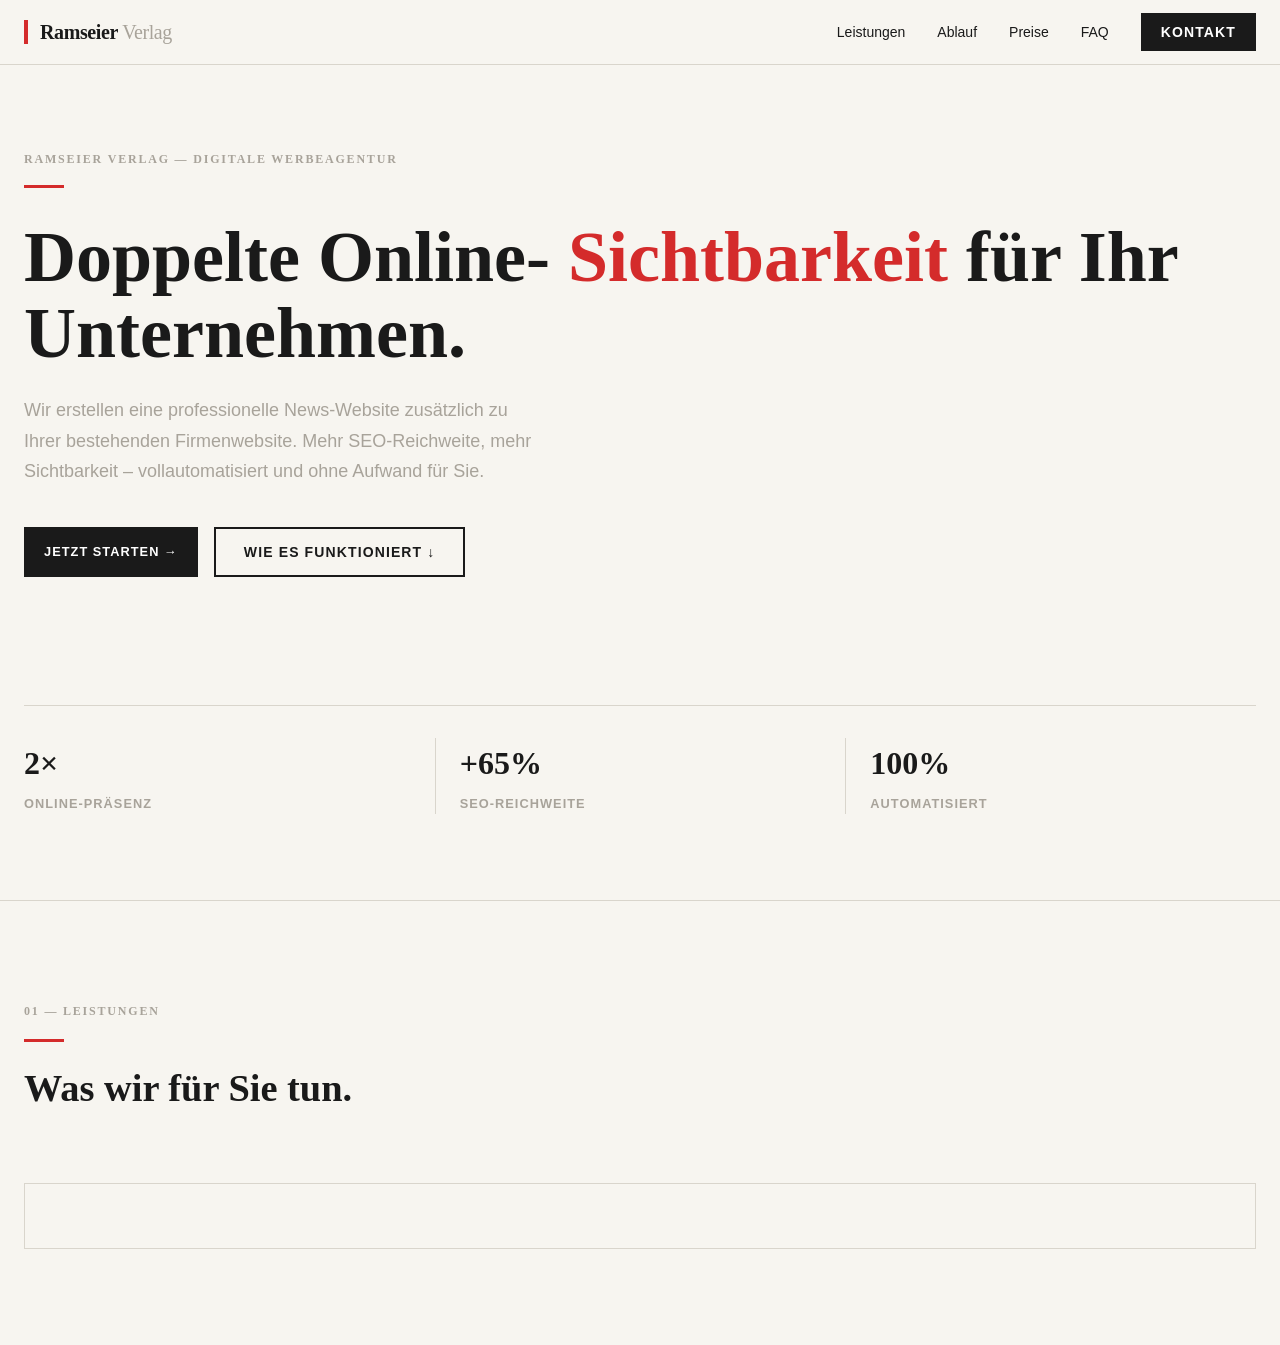
==== commit 71261dc6: "Update index.html" ====
--- a/index.html
+++ b/index.html
@@ -1,87 +1,180 @@
-<!doctype html>
-<html lang="en">
-
-  <head>
+<!DOCTYPE html>
+<html lang="de">
+<head>
     <meta charset="UTF-8" />
-    <meta
-      name="viewport"
-      content="width=device-width, initial-scale=1.0, maximum-scale=1" />
+    <meta name="viewport" content="width=device-width, initial-scale=1.0, maximum-scale=1" />
     <title>Ramseier Verlag – Digitale News-Präsenz für Ihr Unternehmen</title>
     <meta name="description" content="Ramseier Verlag erstellt professionelle News-Websites für Schweizer KMU – für mehr Online-Sichtbarkeit, besseres SEO und doppelte digitale Präsenz." />
     <link rel="preconnect" href="https://fonts.googleapis.com" />
     <link rel="preconnect" href="https://fonts.gstatic.com" crossorigin />
     <link href="https://fonts.googleapis.com/css2?family=Playfair+Display:wght@700;900&family=Source+Sans+3:wght@400;600;700&display=swap" rel="stylesheet" />
-    <script type="module" crossorigin src="/assets/index-ZVePEu9d.js"></script>
-    <link rel="stylesheet" crossorigin href="/assets/index-CT02rV3u.css">
-    <script src="/__manus__/debug-collector.js" defer></script>
-  </head>
+    <style>
+        * { margin: 0; padding: 0; box-sizing: border-box; }
+        html { scroll-behavior: smooth; }
+        body { font-family: 'Source Sans 3', sans-serif; background-color: #f7f5f0; color: #1a1a1a; line-height: 1.6; }
+        
+        /* Navigation */
+        nav { position: fixed; top: 0; left: 0; right: 0; z-index: 50; border-bottom: 1px solid #d9d5cc; background-color: rgba(247,245,240,0.95 ); backdrop-filter: blur(8px); }
+        nav .container { display: flex; align-items: center; justify-content: space-between; height: 64px; padding: 0 1.5rem; max-width: 1320px; margin: 0 auto; }
+        nav a { text-decoration: none; color: #1a1a1a; }
+        .logo { display: flex; align-items: center; gap: 0.75rem; }
+        .logo-bar { width: 4px; height: 24px; background-color: #d42b2b; }
+        .logo-text { font-family: 'Playfair Display', serif; font-weight: 700; font-size: 1.25rem; letter-spacing: -0.02em; }
+        .logo-text-light { font-weight: 400; color: #a8a39a; }
+        
+        .nav-links { display: flex; align-items: center; gap: 2rem; }
+        .nav-links a { font-size: 0.875rem; position: relative; display: inline-block; }
+        .nav-links a::after { content: ''; position: absolute; bottom: -2px; left: 0; width: 0; height: 2px; background-color: #d42b2b; transition: width 200ms cubic-bezier(0.23, 1, 0.32, 1); }
+        .nav-links a:hover::after { width: 100%; }
+        
+        .btn-primary { display: inline-flex; align-items: center; gap: 0.5rem; padding: 0.5rem 1.25rem; background-color: #1a1a1a; color: white; font-weight: 700; font-size: 0.8rem; letter-spacing: 0.08em; text-transform: uppercase; border: none; border-radius: 0; cursor: pointer; transition: background-color 160ms ease-out; text-decoration: none; }
+        .btn-primary:hover { background-color: #d42b2b; }
+        
+        /* Hero */
+        .hero { padding-top: 64px; min-height: 100vh; display: flex; flex-direction: column; background-color: #f7f5f0; }
+        .hero .container { display: flex; flex-direction: column; justify-content: center; flex: 1; padding: 5rem 1.5rem; }
+        
+        .hero h1 { font-family: 'Playfair Display', serif; font-weight: 900; font-size: clamp(2.5rem, 6vw, 4.5rem); color: #1a1a1a; line-height: 1.05; margin: 1rem 0 1.5rem 0; }
+        .hero h1 .red { color: #d42b2b; }
+        
+        .hero p { font-size: 1.125rem; line-height: 1.7; color: #a8a39a; max-width: 32rem; margin-bottom: 2.5rem; }
+        
+        .hero-buttons { display: flex; flex-wrap: wrap; gap: 1rem; margin-bottom: 4rem; }
+        .btn-outline { display: inline-flex; align-items: center; gap: 0.5rem; padding: 0.75rem 1.75rem; background-color: transparent; color: #1a1a1a; font-weight: 700; font-size: 0.875rem; letter-spacing: 0.08em; text-transform: uppercase; border: 2px solid #1a1a1a; border-radius: 0; cursor: pointer; transition: all 160ms ease-out; text-decoration: none; }
+        .btn-outline:hover { background-color: #1a1a1a; color: white; }
+        
+        .stats { display: grid; grid-template-columns: repeat(3, 1fr); gap: 0; border-top: 1px solid #d9d5cc; padding-top: 2rem; margin-top: 4rem; }
+        .stat { padding-right: 1.5rem; }
+        .stat:not(:first-child) { padding-left: 1.5rem; border-left: 1px solid #d9d5cc; }
+        .stat-value { font-family: 'Playfair Display', serif; font-weight: 900; font-size: 2rem; color: #1a1a1a; }
+        .stat-label { font-size: 0.8rem; color: #a8a39a; margin-top: 0.25rem; font-weight: 600; text-transform: uppercase; letter-spacing: 0.08em; }
+        
+        /* Features */
+        .features { padding: 6rem 1.5rem; border-top: 1px solid #d9d5cc; }
+        .features .container { max-width: 1320px; margin: 0 auto; }
+        .section-header { margin-bottom: 4rem; }
+        .section-num { font-family: 'Playfair Display', serif; font-size: 0.75rem; font-weight: 700; letter-spacing: 0.15em; color: #a8a39a; text-transform: uppercase; }
+        .accent-line { display: block; width: 2.5rem; height: 3px; background-color: #d42b2b; margin: 1rem 0; }
+        .section-header h2 { font-family: 'Playfair Display', serif; font-weight: 700; font-size: clamp(1.75rem, 3vw, 2.5rem); color: #1a1a1a; max-width: 32rem; }
+        
+        .features-grid { display: grid; grid-template-columns: repeat(auto-fit, minmax(300px, 1fr)); gap: 0; border-top: 1px solid #d9d5cc; border-left: 1px solid #d9d5cc; }
+        .feature-card { border-right: 1px solid #d9d5cc; border-bottom: 1px solid #d9d5cc; padding: 2rem; display: flex; flex-direction: column; gap: 1.5rem; }
+        .feature-card img { width: 100%; height: 180px; object-fit: cover; }
+        .feature-icon { color: #d42b2b; width: 28px; height: 28px; }
+        .feature-card h3 { font-family: 'Playfair Display', serif; font-weight: 700; font-size: 1.25rem; color: #1a1a1a; margin-bottom: 0.75rem; }
+        .feature-card p { font-size: 0.9375rem; line-height: 1.65; color: #a8a39a; }
+        
+        /* Pricing */
+        .pricing { padding: 6rem 1.5rem; border-top: 1px solid #d9d5cc; background-color: #f7f5f0; }
+        .pricing .container { max-width: 1320px; margin: 0 auto; }
+        
+        .pricing-grid { display: grid; grid-template-columns: repeat(auto-fit, minmax(250px, 1fr)); gap: 0; border-top: 1px solid #d9d5cc; border-left: 1px solid #d9d5cc; margin-top: 2rem; }
+        .price-card { border-right: 1px solid #d9d5cc; border-bottom: 1px solid #d9d5cc; padding: 2rem; display: flex; flex-direction: column; }
+        .price-card.highlight { background-color: #1a1a1a; }
+        .price-card.highlight .price-label { color: #a8a39a; }
+        .price-card.highlight .price-value { color: white; }
+        .price-card.highlight .price-features { color: rgba(255,255,255,0.8); }
+        .price-card.highlight .btn-primary { background-color: #d42b2b; border-color: #d42b2b; }
+        
+        .price-label { font-weight: 700; font-size: 0.8rem; letter-spacing: 0.12em; text-transform: uppercase; color: #a8a39a; margin-bottom: 0.5rem; }
+        .price-value { font-family: 'Playfair Display', serif; font-weight: 900; font-size: 2.75rem; color: #1a1a1a; line-height: 1; }
+        .price-freq { font-size: 0.8rem; color: #a8a39a; margin-top: 0.25rem; margin-bottom: 1.5rem; }
+        .price-divider { border: none; border-top: 1px solid #d9d5cc; margin: 1.5rem 0; }
+        .price-card.highlight .price-divider { border-color: rgba(255,255,255,0.1); }
+        
+        .price-features { font-size: 0.875rem; color: #a8a39a; line-height: 1.5; flex: 1; margin-bottom: 2rem; }
+        .price-features li { display: flex; align-items: flex-start; gap: 0.75rem; margin-bottom: 0.75rem; }
+        .price-features li::before { content: '✓'; color: #d42b2b; font-weight: bold; flex-shrink: 0; }
+        
+        /* Contact Form */
+        .contact { padding: 6rem 1.5rem; border-top: 1px solid #d9d5cc; background-color: #f7f5f0; }
+        .contact .container { max-width: 1320px; margin: 0 auto; }
+        
+        .contact-grid { display: grid; grid-template-columns: 1fr 1fr; gap: 4rem; }
+        @media (max-width: 768px) { .contact-grid { grid-template-columns: 1fr; } }
+        
+        .form-group { margin-bottom: 1rem; }
+        .form-label { display: block; font-size: 0.75rem; font-weight: 700; letter-spacing: 0.1em; text-transform: uppercase; color: #a8a39a; margin-bottom: 0.5rem; }
+        .form-input, .form-select, .form-textarea { width: 100%; padding: 0.75rem 1rem; border: 1px solid #d9d5cc; border-radius: 0; background-color: white; color: #1a1a1a; font-size: 0.9375rem; font-family: 'Source Sans 3', sans-serif; outline: none; transition: border-color 150ms ease-out; }
+        .form-input:focus, .form-select:focus, .form-textarea:focus { border-color: #d42b2b; }
+        .form-textarea { resize: vertical; min-height: 120px; }
+        
+        /* Footer */
+        footer { border-top: 1px solid #d9d5cc; padding: 3rem 1.5rem; background-color: #1a1a1a; color: white; }
+        footer .container { max-width: 1320px; margin: 0 auto; }
+        .footer-grid { display: grid; grid-template-columns: repeat(auto-fit, minmax(250px, 1fr)); gap: 2rem; padding-bottom: 2.5rem; border-bottom: 1px solid rgba(255,255,255,0.1); margin-bottom: 1.5rem; }
+        .footer-brand { font-family: 'Playfair Display', serif; font-weight: 700; font-size: 1.125rem; color: white; margin-bottom: 1rem; }
+        .footer-text { font-size: 0.875rem; line-height: 1.7; color: #a8a39a; }
+        .footer-links { display: flex; flex-direction: column; gap: 0.5rem; }
+        .footer-links a { font-size: 0.875rem; color: rgba(255,255,255,0.7); text-decoration: none; transition: color 150ms ease-out; }
+        .footer-links a:hover { color: #d42b2b; }
+        
+        .footer-bottom { display: flex; flex-direction: column; gap: 1rem; font-size: 0.8rem; color: #a8a39a; }
+        
+        @media (max-width: 768px) {
+            .nav-links { display: none; }
+            .contact-grid { grid-template-columns: 1fr; }
+            .stats { grid-template-columns: 1fr; }
+        }
+    </style>
+</head>
+<body>
 
-  <body>
-    <script id="manus-runtime">window.__MANUS_HOST_DEV__ = false;
-(function(){"use strict";var Mr={exports:{}},Kn={};/**
- * @license React
- * react-jsx-runtime.production.js
- *
- * Copyright (c) Meta Platforms, Inc. and affiliates.
- *
- * This source code is licensed under the MIT license found in the
- * LICENSE file in the root directory of this source tree.
- */var $c;function um(){if($c)return Kn;$c=1;var r=Symbol.for("react.transitional.element"),i=Symbol.for("react.fragment");function c(s,d,m){var x=null;if(m!==void 0&&(x=""+m),d.key!==void 0&&(x=""+d.key),"key"in d){m={};for(var R in d)R!=="key"&&(m[R]=d[R])}else m=d;return d=m.ref,{$$typeof:r,type:s,key:x,ref:d!==void 0?d:null,props:m}}return Kn.Fragment=i,Kn.jsx=c,Kn.jsxs=c,Kn}var Fc;function dm(){return Fc||(Fc=1,Mr.exports=um()),Mr.exports}var h=dm(),Ar={exports:{}},Pn={},Rr={exports:{}},Nr={};/**
- * @license React
- * scheduler.production.js
- *
- * Copyright (c) Meta Platforms, Inc. and affiliates.
- *
- * This source code is licensed under the MIT license found in the
- * LICENSE file in the root directory of this source tree.
- */var Ic;function fm(){return Ic||(Ic=1,function(r){function i(A,q){var B=A.length;A.push(q);t:for(;0<B;){var bt=B-1>>>1,p=A[bt];if(0<d(p,q))A[bt]=q,A[B]=p,B=bt;else break t}}function c(A){return A.length===0?null:A[0]}function s(A){if(A.length===0)return null;var q=A[0],B=A.pop();if(B!==q){A[0]=B;t:for(var bt=0,p=A.length,O=p>>>1;bt<O;){var X=2*(bt+1)-1,G=A[X],Z=X+1,st=A[Z];if(0>d(G,B))Z<p&&0>d(st,G)?(A[bt]=st,A[Z]=B,bt=Z):(A[bt]=G,A[X]=B,bt=X);else if(Z<p&&0>d(st,B))A[bt]=st,A[Z]=B,bt=Z;else break t}}return q}function d(A,q){var B=A.sortIndex-q.sortIndex;return B!==0?B:A.id-q.id}if(r.unstable_now=void 0,typeof performance=="object"&&typeof performance.now=="function"){var m=performance;r.unstable_now=function(){return m.now()}}else{var x=Date,R=x.now();r.unstable_now=function(){return x.now()-R}}var C=[],v=[],D=1,j=null,J=3,at=!1,$=!1,nt=!1,ct=!1,ht=typeof setTimeout=="function"?setTimeout:null,St=typeof clearTimeout=="function"?clearTimeout:null,_=typeof setImmediate<"u"?setImmediate:null;function Y(A){for(var q=c(v);q!==null;){if(q.callback===null)s(v);else if(q.startTime<=A)s(v),q.sortIndex=q.expirationTime,i(C,q);else break;q=c(v)}}function H(A){if(nt=!1,Y(A),!$)if(c(C)!==null)$=!0,it||(it=!0,Bt());else{var q=c(v);q!==null&&Mt(H,q.startTime-A)}}var it=!1,rt=-1,V=5,xt=-1;function Be(){return ct?!0:!(r.unstable_now()-xt<V)}function te(){if(ct=!1,it){var A=r.unstable_now();xt=A;var q=!0;try{t:{$=!1,nt&&(nt=!1,St(rt),rt=-1),at=!0;var B=J;try{e:{for(Y(A),j=c(C);j!==null&&!(j.expirationTime>A&&Be());){var bt=j.callback;if(typeof bt=="function"){j.callback=null,J=j.priorityLevel;var p=bt(j.expirationTime<=A);if(A=r.unstable_now(),typeof p=="function"){j.callback=p,Y(A),q=!0;break e}j===c(C)&&s(C),Y(A)}else s(C);j=c(C)}if(j!==null)q=!0;else{var O=c(v);O!==null&&Mt(H,O.startTime-A),q=!1}}break t}finally{j=null,J=B,at=!1}q=void 0}}finally{q?Bt():it=!1}}}var Bt;if(typeof _=="function")Bt=function(){_(te)};else if(typeof MessageChannel<"u"){var me=new MessageChannel,Se=me.port2;me.port1.onmessage=te,Bt=function(){Se.postMessage(null)}}else Bt=function(){ht(te,0)};function Mt(A,q){rt=ht(function(){A(r.unstable_now())},q)}r.unstable_IdlePriority=5,r.unstable_ImmediatePriority=1,r.unstable_LowPriority=4,r.unstable_NormalPriority=3,r.unstable_Profiling=null,r.unstable_UserBlockingPriority=2,r.unstable_cancelCallback=function(A){A.callback=null},r.unstable_forceFrameRate=function(A){0>A||125<A?console.error("forceFrameRate takes a positive int between 0 and 125, forcing frame rates higher than 125 fps is not supported"):V=0<A?Math.floor(1e3/A):5},r.unstable_getCurrentPriorityLevel=function(){return J},r.unstable_next=function(A){switch(J){case 1:case 2:case 3:var q=3;break;default:q=J}var B=J;J=q;try{return A()}finally{J=B}},r.unstable_requestPaint=function(){ct=!0},r.unstable_runWithPriority=function(A,q){switch(A){case 1:case 2:case 3:case 4:case 5:break;default:A=3}var B=J;J=A;try{return q()}finally{J=B}},r.unstable_scheduleCallback=function(A,q,B){var bt=r.unstable_now();switch(typeof B=="object"&&B!==null?(B=B.delay,B=typeof B=="number"&&0<B?bt+B:bt):B=bt,A){case 1:var p=-1;break;case 2:p=250;break;case 5:p=1073741823;break;case 4:p=1e4;break;default:p=5e3}return p=B+p,A={id:D++,callback:q,priorityLevel:A,startTime:B,expirationTime:p,sortIndex:-1},B>bt?(A.sortIndex=B,i(v,A),c(C)===null&&A===c(v)&&(nt?(St(rt),rt=-1):nt=!0,Mt(H,B-bt))):(A.sortIndex=p,i(C,A),$||at||($=!0,it||(it=!0,Bt()))),A},r.unstable_shouldYield=Be,r.unstable_wrapCallback=function(A){var q=J;return function(){var B=J;J=q;try{return A.apply(this,arguments)}finally{J=B}}}}(Nr)),Nr}var tu;function hm(){return tu||(tu=1,Rr.exports=fm()),Rr.exports}var zr={exports:{}},ut={};/**
- * @license React
- * react.production.js
- *
- * Copyright (c) Meta Platforms, Inc. and affiliates.
- *
- * This source code is licensed under the MIT license found in the
- * LICENSE file in the root directory of this source tree.
- */var eu;function mm(){if(eu)return ut;eu=1;var r=Symbol.for("react.transitional.element"),i=Symbol.for("react.portal"),c=Symbol.for("react.fragment"),s=Symbol.for("react.strict_mode"),d=Symbol.for("react.profiler"),m=Symbol.for("react.consumer"),x=Symbol.for("react.context"),R=Symbol.for("react.forward_ref"),C=Symbol.for("react.suspense"),v=Symbol.for("react.memo"),D=Symbol.for("react.lazy"),j=Symbol.iterator;function J(p){return p===null||typeof p!="object"?null:(p=j&&p[j]||p["@@iterator"],typeof p=="function"?p:null)}var at={isMounted:function(){return!1},enqueueForceUpdate:function(){},enqueueReplaceState:function(){},enqueueSetState:function(){}},$=Object.assign,nt={};function ct(p,O,X){this.props=p,this.context=O,this.refs=nt,this.updater=X||at}ct.prototype.isReactComponent={},ct.prototype.setState=function(p,O){if(typeof p!="object"&&typeof p!="function"&&p!=null)throw Error("takes an object of state variables to update or a function which returns an object of state variables.");this.updater.enqueueSetState(this,p,O,"setState")},ct.prototype.forceUpdate=function(p){this.updater.enqueueForceUpdate(this,p,"forceUpdate")};function ht(){}ht.prototype=ct.prototype;function St(p,O,X){this.props=p,this.context=O,this.refs=nt,this.updater=X||at}var _=St.prototype=new ht;_.constructor=St,$(_,ct.prototype),_.isPureReactComponent=!0;var Y=Array.isArray,H={H:null,A:null,T:null,S:null,V:null},it=Object.prototype.hasOwnProperty;function rt(p,O,X,G,Z,st){return X=st.ref,{$$typeof:r,type:p,key:O,ref:X!==void 0?X:null,props:st}}function V(p,O){return rt(p.type,O,void 0,void 0,void 0,p.props)}function xt(p){return typeof p=="object"&&p!==null&&p.$$typeof===r}function Be(p){var O={"=":"=0",":":"=2"};return"$"+p.replace(/[=:]/g,function(X){return O[X]})}var te=/\/+/g;function Bt(p,O){return typeof p=="object"&&p!==null&&p.key!=null?Be(""+p.key):O.toString(36)}function me(){}function Se(p){switch(p.status){case"fulfilled":return p.value;case"rejected":throw p.reason;default:switch(typeof p.status=="string"?p.then(me,me):(p.status="pending",p.then(function(O){p.status==="pending"&&(p.status="fulfilled",p.value=O)},function(O){p.status==="pending"&&(p.status="rejected",p.reason=O)})),p.status){case"fulfilled":return p.value;case"rejected":throw p.reason}}throw p}function Mt(p,O,X,G,Z){var st=typeof p;(st==="undefined"||st==="boolean")&&(p=null);var I=!1;if(p===null)I=!0;else switch(st){case"bigint":case"string":case"number":I=!0;break;case"object":switch(p.$$typeof){case r:case i:I=!0;break;case D:return I=p._init,Mt(I(p._payload),O,X,G,Z)}}if(I)return Z=Z(p),I=G===""?"."+Bt(p,0):G,Y(Z)?(X="",I!=null&&(X=I.replace(te,"$&/")+"/"),Mt(Z,O,X,"",function(Jt){return Jt})):Z!=null&&(xt(Z)&&(Z=V(Z,X+(Z.key==null||p&&p.key===Z.key?"":(""+Z.key).replace(te,"$&/")+"/")+I)),O.push(Z)),1;I=0;var gt=G===""?".":G+":";if(Y(p))for(var Tt=0;Tt<p.length;Tt++)G=p[Tt],st=gt+Bt(G,Tt),I+=Mt(G,O,X,st,Z);else if(Tt=J(p),typeof Tt=="function")for(p=Tt.call(p),Tt=0;!(G=p.next()).done;)G=G.value,st=gt+Bt(G,Tt++),I+=Mt(G,O,X,st,Z);else if(st==="object"){if(typeof p.then=="function")return Mt(Se(p),O,X,G,Z);throw O=String(p),Error("Objects are not valid as a React child (found: "+(O==="[object Object]"?"object with keys {"+Object.keys(p).join(", ")+"}":O)+"). If you meant to render a collection of children, use an array instead.")}return I}function A(p,O,X){if(p==null)return p;var G=[],Z=0;return Mt(p,G,"","",function(st){return O.call(X,st,Z++)}),G}function q(p){if(p._status===-1){var O=p._result;O=O(),O.then(function(X){(p._status===0||p._status===-1)&&(p._status=1,p._result=X)},function(X){(p._status===0||p._status===-1)&&(p._status=2,p._result=X)}),p._status===-1&&(p._status=0,p._result=O)}if(p._status===1)return p._result.default;throw p._result}var B=typeof reportError=="function"?reportError:function(p){if(typeof window=="object"&&typeof window.ErrorEvent=="function"){var O=new window.ErrorEvent("error",{bubbles:!0,cancelable:!0,message:typeof p=="object"&&p!==null&&typeof p.message=="string"?String(p.message):String(p),error:p});if(!window.dispatchEvent(O))return}else if(typeof process=="object"&&typeof process.emit=="function"){process.emit("uncaughtException",p);return}console.error(p)};function bt(){}return ut.Children={map:A,forEach:function(p,O,X){A(p,function(){O.apply(this,arguments)},X)},count:function(p){var O=0;return A(p,function(){O++}),O},toArray:function(p){return A(p,function(O){return O})||[]},only:function(p){if(!xt(p))throw Error("React.Children.only expected to receive a single React element child.");return p}},ut.Component=ct,ut.Fragment=c,ut.Profiler=d,ut.PureComponent=St,ut.StrictMode=s,ut.Suspense=C,ut.__CLIENT_INTERNALS_DO_NOT_USE_OR_WARN_USERS_THEY_CANNOT_UPGRADE=H,ut.__COMPILER_RUNTIME={__proto__:null,c:function(p){return H.H.useMemoCache(p)}},ut.cache=function(p){return function(){return p.apply(null,arguments)}},ut.cloneElement=function(p,O,X){if(p==null)throw Error("The argument must be a React element, but you passed "+p+".");var G=$({},p.props),Z=p.key,st=void 0;if(O!=null)for(I in O.ref!==void 0&&(st=void 0),O.key!==void 0&&(Z=""+O.key),O)!it.call(O,I)||I==="key"||I==="__self"||I==="__source"||I==="ref"&&O.ref===void 0||(G[I]=O[I]);var I=arguments.length-2;if(I===1)G.children=X;else if(1<I){for(var gt=Array(I),Tt=0;Tt<I;Tt++)gt[Tt]=arguments[Tt+2];G.children=gt}return rt(p.type,Z,void 0,void 0,st,G)},ut.createContext=function(p){return p={$$typeof:x,_currentValue:p,_currentValue2:p,_threadCount:0,Provider:null,Consumer:null},p.Provider=p,p.Consumer={$$typeof:m,_context:p},p},ut.createElement=function(p,O,X){var G,Z={},st=null;if(O!=null)for(G in O.key!==void 0&&(st=""+O.key),O)it.call(O,G)&&G!=="key"&&G!=="__self"&&G!=="__source"&&(Z[G]=O[G]);var I=arguments.length-2;if(I===1)Z.children=X;else if(1<I){for(var gt=Array(I),Tt=0;Tt<I;Tt++)gt[Tt]=arguments[Tt+2];Z.children=gt}if(p&&p.defaultProps)for(G in I=p.defaultProps,I)Z[G]===void 0&&(Z[G]=I[G]);return rt(p,st,void 0,void 0,null,Z)},ut.createRef=function(){return{current:null}},ut.forwardRef=function(p){return{$$typeof:R,render:p}},ut.isValidElement=xt,ut.lazy=function(p){return{$$typeof:D,_payload:{_status:-1,_result:p},_init:q}},ut.memo=function(p,O){return{$$typeof:v,type:p,compare:O===void 0?null:O}},ut.startTransition=function(p){var O=H.T,X={};H.T=X;try{var G=p(),Z=H.S;Z!==null&&Z(X,G),typeof G=="object"&&G!==null&&typeof G.then=="function"&&G.then(bt,B)}catch(st){B(st)}finally{H.T=O}},ut.unstable_useCacheRefresh=function(){return H.H.useCacheRefresh()},ut.use=function(p){return H.H.use(p)},ut.useActionState=function(p,O,X){return H.H.useActionState(p,O,X)},ut.useCallback=function(p,O){return H.H.useCallback(p,O)},ut.useContext=function(p){return H.H.useContext(p)},ut.useDebugValue=function(){},ut.useDeferredValue=function(p,O){return H.H.useDeferredValue(p,O)},ut.useEffect=function(p,O,X){var G=H.H;if(typeof X=="function")throw Error("useEffect CRUD overload is not enabled in this build of React.");return G.useEffect(p,O)},ut.useId=function(){return H.H.useId()},ut.useImperativeHandle=function(p,O,X){return H.H.useImperativeHandle(p,O,X)},ut.useInsertionEffect=function(p,O){return H.H.useInsertionEffect(p,O)},ut.useLayoutEffect=function(p,O){return H.H.useLayoutEffect(p,O)},ut.useMemo=function(p,O){return H.H.useMemo(p,O)},ut.useOptimistic=function(p,O){return H.H.useOptimistic(p,O)},ut.useReducer=function(p,O,X){return H.H.useReducer(p,O,X)},ut.useRef=function(p){return H.H.useRef(p)},ut.useState=function(p){return H.H.useState(p)},ut.useSyncExternalStore=function(p,O,X){return H.H.useSyncExternalStore(p,O,X)},ut.useTransition=function(){return H.H.useTransition()},ut.version="19.1.1",ut}var lu;function _r(){return lu||(lu=1,zr.exports=mm()),zr.exports}var kr={exports:{}},he={};/**
- * @license React
- * react-dom.production.js
- *
- * Copyright (c) Meta Platforms, Inc. and affiliates.
- *
- * This source code is licensed under the MIT license found in the
- * LICENSE file in the root directory of this source tree.
- */var au;function gm(){if(au)return he;au=1;var r=_r();function i(C){var v="https://react.dev/errors/"+C;if(1<arguments.length){v+="?args[]="+encodeURIComponent(arguments[1]);for(var D=2;D<arguments.length;D++)v+="&args[]="+encodeURIComponent(arguments[D])}return"Minified React error #"+C+"; visit "+v+" for the full message or use the non-minified dev environment for full errors and additional helpful warnings."}function c(){}var s={d:{f:c,r:function(){throw Error(i(522))},D:c,C:c,L:c,m:c,X:c,S:c,M:c},p:0,findDOMNode:null},d=Symbol.for("react.portal");function m(C,v,D){var j=3<arguments.length&&arguments[3]!==void 0?arguments[3]:null;return{$$typeof:d,key:j==null?null:""+j,children:C,containerInfo:v,implementation:D}}var x=r.__CLIENT_INTERNALS_DO_NOT_USE_OR_WARN_USERS_THEY_CANNOT_UPGRADE;function R(C,v){if(C==="font")return"";if(typeof v=="string")return v==="use-credentials"?v:""}return he.__DOM_INTERNALS_DO_NOT_USE_OR_WARN_USERS_THEY_CANNOT_UPGRADE=s,he.createPortal=function(C,v){var D=2<arguments.length&&arguments[2]!==void 0?arguments[2]:null;if(!v||v.nodeType!==1&&v.nodeType!==9&&v.nodeType!==11)throw Error(i(299));return m(C,v,null,D)},he.flushSync=function(C){var v=x.T,D=s.p;try{if(x.T=null,s.p=2,C)return C()}finally{x.T=v,s.p=D,s.d.f()}},he.preconnect=function(C,v){typeof C=="string"&&(v?(v=v.crossOrigin,v=typeof v=="string"?v==="use-credentials"?v:"":void 0):v=null,s.d.C(C,v))},he.prefetchDNS=function(C){typeof C=="string"&&s.d.D(C)},he.preinit=function(C,v){if(typeof C=="string"&&v&&typeof v.as=="string"){var D=v.as,j=R(D,v.crossOrigin),J=typeof v.integrity=="string"?v.integrity:void 0,at=typeof v.fetchPriority=="string"?v.fetchPriority:void 0;D==="style"?s.d.S(C,typeof v.precedence=="string"?v.precedence:void 0,{crossOrigin:j,integrity:J,fetchPriority:at}):D==="script"&&s.d.X(C,{crossOrigin:j,integrity:J,fetchPriority:at,nonce:typeof v.nonce=="string"?v.nonce:void 0})}},he.preinitModule=function(C,v){if(typeof C=="string")if(typeof v=="object"&&v!==null){if(v.as==null||v.as==="script"){var D=R(v.as,v.crossOrigin);s.d.M(C,{crossOrigin:D,integrity:typeof v.integrity=="string"?v.integrity:void 0,nonce:typeof v.nonce=="string"?v.nonce:void 0})}}else v==null&&s.d.M(C)},he.preload=function(C,v){if(typeof C=="string"&&typeof v=="object"&&v!==null&&typeof v.as=="string"){var D=v.as,j=R(D,v.crossOrigin);s.d.L(C,D,{crossOrigin:j,integrity:typeof v.integrity=="string"?v.integrity:void 0,nonce:typeof v.nonce=="string"?v.nonce:void 0,type:typeof v.type=="string"?v.type:void 0,fetchPriority:typeof v.fetchPriority=="string"?v.fetchPriority:void 0,referrerPolicy:typeof v.referrerPolicy=="string"?v.referrerPolicy:void 0,imageSrcSet:typeof v.imageSrcSet=="string"?v.imageSrcSet:void 0,imageSizes:typeof v.imageSizes=="string"?v.imageSizes:void 0,media:typeof v.media=="string"?v.media:void 0})}},he.preloadModule=function(C,v){if(typeof C=="string")if(v){var D=R(v.as,v.crossOrigin);s.d.m(C,{as:typeof v.as=="string"&&v.as!=="script"?v.as:void 0,crossOrigin:D,integrity:typeof v.integrity=="string"?v.integrity:void 0})}else s.d.m(C)},he.requestFormReset=function(C){s.d.r(C)},he.unstable_batchedUpdates=function(C,v){return C(v)},he.useFormState=function(C,v,D){return x.H.useFormState(C,v,D)},he.useFormStatus=function(){return x.H.useHostTransitionStatus()},he.version="19.1.1",he}var nu;function pm(){if(nu)return kr.exports;nu=1;function r(){if(!(typeof __REACT_DEVTOOLS_GLOBAL_HOOK__>"u"||typeof __REACT_DEVTOOLS_GLOBAL_HOOK__.checkDCE!="function"))try{__REACT_DEVTOOLS_GLOBAL_HOOK__.checkDCE(r)}catch(i){console.error(i)}}return r(),kr.exports=gm(),kr.exports}/**
- * @license React
- * react-dom-client.production.js
- *
- * Copyright (c) Meta Platforms, Inc. and affiliates.
- *
- * This source code is licensed under the MIT license found in the
- * LICENSE file in the root directory of this source tree.
- */var ou;function ym(){if(ou)return Pn;ou=1;var r=hm(),i=_r(),c=pm();function s(t){var e="https://react.dev/errors/"+t;if(1<arguments.length){e+="?args[]="+encodeURIComponent(arguments[1]);for(var l=2;l<arguments.length;l++)e+="&args[]="+encodeURIComponent(arguments[l])}return"Minified React error #"+t+"; visit "+e+" for the full message or use the non-minified dev environment for full errors and additional helpful warnings."}function d(t){return!(!t||t.nodeType!==1&&t.nodeType!==9&&t.nodeType!==11)}function m(t){var e=t,l=t;if(t.alternate)for(;e.return;)e=e.return;else{t=e;do e=t,(e.flags&4098)!==0&&(l=e.return),t=e.return;while(t)}return e.tag===3?l:null}function x(t){if(t.tag===13){var e=t.memoizedState;if(e===null&&(t=t.alternate,t!==null&&(e=t.memoizedState)),e!==null)return e.dehydrated}return null}function R(t){if(m(t)!==t)throw Error(s(188))}function C(t){var e=t.alternate;if(!e){if(e=m(t),e===null)throw Error(s(188));return e!==t?null:t}for(var l=t,a=e;;){var n=l.return;if(n===null)break;var o=n.alternate;if(o===null){if(a=n.return,a!==null){l=a;continue}break}if(n.child===o.child){for(o=n.child;o;){if(o===l)return R(n),t;if(o===a)return R(n),e;o=o.sibling}throw Error(s(188))}if(l.return!==a.return)l=n,a=o;else{for(var u=!1,f=n.child;f;){if(f===l){u=!0,l=n,a=o;break}if(f===a){u=!0,a=n,l=o;break}f=f.sibling}if(!u){for(f=o.child;f;){if(f===l){u=!0,l=o,a=n;break}if(f===a){u=!0,a=o,l=n;break}f=f.sibling}if(!u)throw Error(s(189))}}if(l.alternate!==a)throw Error(s(190))}if(l.tag!==3)throw Error(s(188));return l.stateNode.current===l?t:e}function v(t){var e=t.tag;if(e===5||e===26||e===27||e===6)return t;for(t=t.child;t!==null;){if(e=v(t),e!==null)return e;t=t.sibling}return null}var D=Object.assign,j=Symbol.for("react.element"),J=Symbol.for("react.transitional.element"),at=Symbol.for("react.portal"),$=Symbol.for("react.fragment"),nt=Symbol.for("react.strict_mode"),ct=Symbol.for("react.profiler"),ht=Symbol.for("react.provider"),St=Symbol.for("react.consumer"),_=Symbol.for("react.context"),Y=Symbol.for("react.forward_ref"),H=Symbol.for("react.suspense"),it=Symbol.for("react.suspense_list"),rt=Symbol.for("react.memo"),V=Symbol.for("react.lazy"),xt=Symbol.for("react.activity"),Be=Symbol.for("react.memo_cache_sentinel"),te=Symbol.iterator;function Bt(t){return t===null||typeof t!="object"?null:(t=te&&t[te]||t["@@iterator"],typeof t=="function"?t:null)}var me=Symbol.for("react.client.reference");function Se(t){if(t==null)return null;if(typeof t=="function")return t.$$typeof===me?null:t.displayName||t.name||null;if(typeof t=="string")return t;switch(t){case $:return"Fragment";case ct:return"Profiler";case nt:return"StrictMode";case H:return"Suspense";case it:return"SuspenseList";case xt:return"Activity"}if(typeof t=="object")switch(t.$$typeof){case at:return"Portal";case _:return(t.displayName||"Context")+".Provider";case St:return(t._context.displayName||"Context")+".Consumer";case Y:var e=t.render;return t=t.displayName,t||(t=e.displayName||e.name||"",t=t!==""?"ForwardRef("+t+")":"ForwardRef"),t;case rt:return e=t.displayName||null,e!==null?e:Se(t.type)||"Memo";case V:e=t._payload,t=t._init;try{return Se(t(e))}catch{}}return null}var Mt=Array.isArray,A=i.__CLIENT_INTERNALS_DO_NOT_USE_OR_WARN_USERS_THEY_CANNOT_UPGRADE,q=c.__DOM_INTERNALS_DO_NOT_USE_OR_WARN_USERS_THEY_CANNOT_UPGRADE,B={pending:!1,data:null,method:null,action:null},bt=[],p=-1;function O(t){return{current:t}}function X(t){0>p||(t.current=bt[p],bt[p]=null,p--)}function G(t,e){p++,bt[p]=t.current,t.current=e}var Z=O(null),st=O(null),I=O(null),gt=O(null);function Tt(t,e){switch(G(I,e),G(st,t),G(Z,null),e.nodeType){case 9:case 11:t=(t=e.documentElement)&&(t=t.namespaceURI)?Hh(t):0;break;default:if(t=e.tagName,e=e.namespaceURI)e=Hh(e),t=Uh(e,t);else switch(t){case"svg":t=1;break;case"math":t=2;break;default:t=0}}X(Z),G(Z,t)}function Jt(){X(Z),X(st),X(I)}function Ke(t){t.memoizedState!==null&&G(gt,t);var e=Z.current,l=Uh(e,t.type);e!==l&&(G(st,t),G(Z,l))}function Ce(t){st.current===t&&(X(Z),X(st)),gt.current===t&&(X(gt),Wo._currentValue=B)}var Pe=Object.prototype.hasOwnProperty,yl=r.unstable_scheduleCallback,sn=r.unstable_cancelCallback,Ca=r.unstable_shouldYield,ri=r.unstable_requestPaint,ge=r.unstable_now,si=r.unstable_getCurrentPriorityLevel,Ul=r.unstable_ImmediatePriority,Fn=r.unstable_UserBlockingPriority,nl=r.unstable_NormalPriority,ci=r.unstable_LowPriority,Gl=r.unstable_IdlePriority,ui=r.log,Ea=r.unstable_setDisableYieldValue,ql=null,Wt=null;function Je(t){if(typeof ui=="function"&&Ea(t),Wt&&typeof Wt.setStrictMode=="function")try{Wt.setStrictMode(ql,t)}catch{}}var $t=Math.clz32?Math.clz32:fi,di=Math.log,Ta=Math.LN2;function fi(t){return t>>>=0,t===0?32:31-(di(t)/Ta|0)|0}var L=256,cn=4194304;function vl(t){var e=t&42;if(e!==0)return e;switch(t&-t){case 1:return 1;case 2:return 2;case 4:return 4;case 8:return 8;case 16:return 16;case 32:return 32;case 64:return 64;case 128:return 128;case 256:case 512:case 1024:case 2048:case 4096:case 8192:case 16384:case 32768:case 65536:case 131072:case 262144:case 524288:case 1048576:case 2097152:return t&4194048;case 4194304:case 8388608:case 16777216:case 33554432:return t&62914560;case 67108864:return 67108864;case 134217728:return 134217728;case 268435456:return 268435456;case 536870912:return 536870912;case 1073741824:return 0;default:return t}}function un(t,e,l){var a=t.pendingLanes;if(a===0)return 0;var n=0,o=t.suspendedLanes,u=t.pingedLanes;t=t.warmLanes;var f=a&134217727;return f!==0?(a=f&~o,a!==0?n=vl(a):(u&=f,u!==0?n=vl(u):l||(l=f&~t,l!==0&&(n=vl(l))))):(f=a&~o,f!==0?n=vl(f):u!==0?n=vl(u):l||(l=a&~t,l!==0&&(n=vl(l)))),n===0?0:e!==0&&e!==n&&(e&o)===0&&(o=n&-n,l=e&-e,o>=l||o===32&&(l&4194048)!==0)?e:n}function Dt(t,e){return(t.pendingLanes&~(t.suspendedLanes&~t.pingedLanes)&e)===0}function In(t,e){switch(t){case 1:case 2:case 4:case 8:case 64:return e+250;case 16:case 32:case 128:case 256:case 512:case 1024:case 2048:case 4096:case 8192:case 16384:case 32768:case 65536:case 131072:case 262144:case 524288:case 1048576:case 2097152:return e+5e3;case 4194304:case 8388608:case 16777216:case 33554432:return-1;case 67108864:case 134217728:case 268435456:case 536870912:case 1073741824:return-1;default:return-1}}function to(){var t=L;return L<<=1,(L&4194048)===0&&(L=256),t}function hi(){var t=cn;return cn<<=1,(cn&62914560)===0&&(cn=4194304),t}function eo(t){for(var e=[],l=0;31>l;l++)e.push(t);return e}function Da(t,e){t.pendingLanes|=e,e!==268435456&&(t.suspendedLanes=0,t.pingedLanes=0,t.warmLanes=0)}function Ir(t,e,l,a,n,o){var u=t.pendingLanes;t.pendingLanes=l,t.suspendedLanes=0,t.pingedLanes=0,t.warmLanes=0,t.expiredLanes&=l,t.entangledLanes&=l,t.errorRecoveryDisabledLanes&=l,t.shellSuspendCounter=0;var f=t.entanglements,g=t.expirationTimes,S=t.hiddenUpdates;for(l=u&~l;0<l;){var N=31-$t(l),k=1<<N;f[N]=0,g[N]=-1;var E=S[N];if(E!==null)for(S[N]=null,N=0;N<E.length;N++){var T=E[N];T!==null&&(T.lane&=-536870913)}l&=~k}a!==0&&mi(t,a,0),o!==0&&n===0&&t.tag!==0&&(t.suspendedLanes|=o&~(u&~e))}function mi(t,e,l){t.pendingLanes|=e,t.suspendedLanes&=~e;var a=31-$t(e);t.entangledLanes|=e,t.entanglements[a]=t.entanglements[a]|1073741824|l&4194090}function gi(t,e){var l=t.entangledLanes|=e;for(t=t.entanglements;l;){var a=31-$t(l),n=1<<a;n&e|t[a]&e&&(t[a]|=e),l&=~n}}function lo(t){switch(t){case 2:t=1;break;case 8:t=4;break;case 32:t=16;break;case 256:case 512:case 1024:case 2048:case 4096:case 8192:case 16384:case 32768:case 65536:case 131072:case 262144:case 524288:case 1048576:case 2097152:case 4194304:case 8388608:case 16777216:case 33554432:t=128;break;case 268435456:t=134217728;break;default:t=0}return t}function ao(t){return t&=-t,2<t?8<t?(t&134217727)!==0?32:268435456:8:2}function pi(){var t=q.p;return t!==0?t:(t=window.event,t===void 0?32:nm(t.type))}function ts(t,e){var l=q.p;try{return q.p=t,e()}finally{q.p=l}}var ol=Math.random().toString(36).slice(2),ee="__reactFiber$"+ol,pe="__reactProps$"+ol,Yl="__reactContainer$"+ol,no="__reactEvents$"+ol,es="__reactListeners$"+ol,ls="__reactHandles$"+ol,yi="__reactResources$"+ol,Ma="__reactMarker$"+ol;function oo(t){delete t[ee],delete t[pe],delete t[no],delete t[es],delete t[ls]}function Vl(t){var e=t[ee];if(e)return e;for(var l=t.parentNode;l;){if(e=l[Yl]||l[ee]){if(l=e.alternate,e.child!==null||l!==null&&l.child!==null)for(t=Vh(t);t!==null;){if(l=t[ee])return l;t=Vh(t)}return e}t=l,l=t.parentNode}return null}function Xl(t){if(t=t[ee]||t[Yl]){var e=t.tag;if(e===5||e===6||e===13||e===26||e===27||e===3)return t}return null}function Aa(t){var e=t.tag;if(e===5||e===26||e===27||e===6)return t.stateNode;throw Error(s(33))}function Zl(t){var e=t[yi];return e||(e=t[yi]={hoistableStyles:new Map,hoistableScripts:new Map}),e}function Vt(t){t[Ma]=!0}var vi=new Set,bi={};function bl(t,e){We(t,e),We(t+"Capture",e)}function We(t,e){for(bi[t]=e,t=0;t<e.length;t++)vi.add(e[t])}var as=RegExp("^[:A-Z_a-z\\u00C0-\\u00D6\\u00D8-\\u00F6\\u00F8-\\u02FF\\u0370-\\u037D\\u037F-\\u1FFF\\u200C-\\u200D\\u2070-\\u218F\\u2C00-\\u2FEF\\u3001-\\uD7FF\\uF900-\\uFDCF\\uFDF0-\\uFFFD][:A-Z_a-z\\u00C0-\\u00D6\\u00D8-\\u00F6\\u00F8-\\u02FF\\u0370-\\u037D\\u037F-\\u1FFF\\u200C-\\u200D\\u2070-\\u218F\\u2C00-\\u2FEF\\u3001-\\uD7FF\\uF900-\\uFDCF\\uFDF0-\\uFFFD\\-.0-9\\u00B7\\u0300-\\u036F\\u203F-\\u2040]*$"),xi={},wi={};function Ra(t){return Pe.call(wi,t)?!0:Pe.call(xi,t)?!1:as.test(t)?wi[t]=!0:(xi[t]=!0,!1)}function M(t,e,l){if(Ra(e))if(l===null)t.removeAttribute(e);else{switch(typeof l){case"undefined":case"function":case"symbol":t.removeAttribute(e);return;case"boolean":var a=e.toLowerCase().slice(0,5);if(a!=="data-"&&a!=="aria-"){t.removeAttribute(e);return}}t.setAttribute(e,""+l)}}function tt(t,e,l){if(l===null)t.removeAttribute(e);else{switch(typeof l){case"undefined":case"function":case"symbol":case"boolean":t.removeAttribute(e);return}t.setAttribute(e,""+l)}}function Ot(t,e,l,a){if(a===null)t.removeAttribute(l);else{switch(typeof a){case"undefined":case"function":case"symbol":case"boolean":t.removeAttribute(l);return}t.setAttributeNS(e,l,""+a)}}var le,Ee;function ae(t){if(le===void 0)try{throw Error()}catch(l){var e=l.stack.trim().match(/\n( *(at )?)/);le=e&&e[1]||"",Ee=-1<l.stack.indexOf(`
-    at`)?" (<anonymous>)":-1<l.stack.indexOf("@")?"@unknown:0:0":""}return`
-`+le+t+Ee}var Le=!1;function He(t,e){if(!t||Le)return"";Le=!0;var l=Error.prepareStackTrace;Error.prepareStackTrace=void 0;try{var a={DetermineComponentFrameRoot:function(){try{if(e){var k=function(){throw Error()};if(Object.defineProperty(k.prototype,"props",{set:function(){throw Error()}}),typeof Reflect=="object"&&Reflect.construct){try{Reflect.construct(k,[])}catch(T){var E=T}Reflect.construct(t,[],k)}else{try{k.call()}catch(T){E=T}t.call(k.prototype)}}else{try{throw Error()}catch(T){E=T}(k=t())&&typeof k.catch=="function"&&k.catch(function(){})}}catch(T){if(T&&E&&typeof T.stack=="string")return[T.stack,E.stack]}return[null,null]}};a.DetermineComponentFrameRoot.displayName="DetermineComponentFrameRoot";var n=Object.getOwnPropertyDescriptor(a.DetermineComponentFrameRoot,"name");n&&n.configurable&&Object.defineProperty(a.DetermineComponentFrameRoot,"name",{value:"DetermineComponentFrameRoot"});var o=a.DetermineComponentFrameRoot(),u=o[0],f=o[1];if(u&&f){var g=u.split(`
-`),S=f.split(`
-`);for(n=a=0;a<g.length&&!g[a].includes("DetermineComponentFrameRoot");)a++;for(;n<S.length&&!S[n].includes("DetermineComponentFrameRoot");)n++;if(a===g.length||n===S.length)for(a=g.length-1,n=S.length-1;1<=a&&0<=n&&g[a]!==S[n];)n--;for(;1<=a&&0<=n;a--,n--)if(g[a]!==S[n]){if(a!==1||n!==1)do if(a--,n--,0>n||g[a]!==S[n]){var N=`
-`+g[a].replace(" at new "," at ");return t.displayName&&N.includes("<anonymous>")&&(N=N.replace("<anonymous>",t.displayName)),N}while(1<=a&&0<=n);break}}}finally{Le=!1,Error.prepareStackTrace=l}return(l=t?t.displayName||t.name:"")?ae(l):""}function Ql(t){switch(t.tag){case 26:case 27:case 5:return ae(t.type);case 16:return ae("Lazy");case 13:return ae("Suspense");case 19:return ae("SuspenseList");case 0:case 15:return He(t.type,!1);case 11:return He(t.type.render,!1);case 1:return He(t.type,!0);case 31:return ae("Activity");default:return""}}function xl(t){try{var e="";do e+=Ql(t),t=t.return;while(t);return e}catch(l){return`
-Error generating stack: `+l.message+`
-`+l.stack}}function Xt(t){switch(typeof t){case"bigint":case"boolean":case"number":case"string":case"undefined":return t;case"object":return t;default:return""}}function il(t){var e=t.type;return(t=t.nodeName)&&t.toLowerCase()==="input"&&(e==="checkbox"||e==="radio")}function ve(t){var e=il(t)?"checked":"value",l=Object.getOwnPropertyDescriptor(t.constructor.prototype,e),a=""+t[e];if(!t.hasOwnProperty(e)&&typeof l<"u"&&typeof l.get=="function"&&typeof l.set=="function"){var n=l.get,o=l.set;return Object.defineProperty(t,e,{configurable:!0,get:function(){return n.call(this)},set:function(u){a=""+u,o.call(this,u)}}),Object.defineProperty(t,e,{enumerable:l.enumerable}),{getValue:function(){return a},setValue:function(u){a=""+u},stopTracking:function(){t._valueTracker=null,delete t[e]}}}}function re(t){t._valueTracker||(t._valueTracker=ve(t))}function rl(t){if(!t)return!1;var e=t._valueTracker;if(!e)return!0;var l=e.getValue(),a="";return t&&(a=il(t)?t.checked?"true":"false":t.value),t=a,t!==l?(e.setValue(t),!0):!1}function wl(t){if(t=t||(typeof document<"u"?document:void 0),typeof t>"u")return null;try{return t.activeElement||t.body}catch{return t.body}}var dn=/[\n"\\]/g;function se(t){return t.replace(dn,function(e){return"\\"+e.charCodeAt(0).toString(16)+" "})}function Kl(t,e,l,a,n,o,u,f){t.name="",u!=null&&typeof u!="function"&&typeof u!="symbol"&&typeof u!="boolean"?t.type=u:t.removeAttribute("type"),e!=null?u==="number"?(e===0&&t.value===""||t.value!=e)&&(t.value=""+Xt(e)):t.value!==""+Xt(e)&&(t.value=""+Xt(e)):u!=="submit"&&u!=="reset"||t.removeAttribute("value"),e!=null?Pl(t,u,Xt(e)):l!=null?Pl(t,u,Xt(l)):a!=null&&t.removeAttribute("value"),n==null&&o!=null&&(t.defaultChecked=!!o),n!=null&&(t.checked=n&&typeof n!="function"&&typeof n!="symbol"),f!=null&&typeof f!="function"&&typeof f!="symbol"&&typeof f!="boolean"?t.name=""+Xt(f):t.removeAttribute("name")}function Na(t,e,l,a,n,o,u,f){if(o!=null&&typeof o!="function"&&typeof o!="symbol"&&typeof o!="boolean"&&(t.type=o),e!=null||l!=null){if(!(o!=="submit"&&o!=="reset"||e!=null))return;l=l!=null?""+Xt(l):"",e=e!=null?""+Xt(e):l,f||e===t.value||(t.value=e),t.defaultValue=e}a=a??n,a=typeof a!="function"&&typeof a!="symbol"&&!!a,t.checked=f?t.checked:!!a,t.defaultChecked=!!a,u!=null&&typeof u!="function"&&typeof u!="symbol"&&typeof u!="boolean"&&(t.name=u)}function Pl(t,e,l){e==="number"&&wl(t.ownerDocument)===t||t.defaultValue===""+l||(t.defaultValue=""+l)}function $e(t,e,l,a){if(t=t.options,e){e={};for(var n=0;n<l.length;n++)e["$"+l[n]]=!0;for(l=0;l<t.length;l++)n=e.hasOwnProperty("$"+t[l].value),t[l].selected!==n&&(t[l].selected=n),n&&a&&(t[l].defaultSelected=!0)}else{for(l=""+Xt(l),e=null,n=0;n<t.length;n++){if(t[n].value===l){t[n].selected=!0,a&&(t[n].defaultSelected=!0);return}e!==null||t[n].disabled||(e=t[n])}e!==null&&(e.selected=!0)}}function za(t,e,l){if(e!=null&&(e=""+Xt(e),e!==t.value&&(t.value=e),l==null)){t.defaultValue!==e&&(t.defaultValue=e);return}t.defaultValue=l!=null?""+Xt(l):""}function _a(t,e,l,a){if(e==null){if(a!=null){if(l!=null)throw Error(s(92));if(Mt(a)){if(1<a.length)throw Error(s(93));a=a[0]}l=a}l==null&&(l=""),e=l}l=Xt(e),t.defaultValue=l,a=t.textContent,a===l&&a!==""&&a!==null&&(t.value=a)}function Fe(t,e){if(e){var l=t.firstChild;if(l&&l===t.lastChild&&l.nodeType===3){l.nodeValue=e;return}}t.textContent=e}var fn=new Set("animationIterationCount aspectRatio borderImageOutset borderImageSlice borderImageWidth boxFlex boxFlexGroup boxOrdinalGroup columnCount columns flex flexGrow flexPositive flexShrink flexNegative flexOrder gridArea gridRow gridRowEnd gridRowSpan gridRowStart gridColumn gridColumnEnd gridColumnSpan gridColumnStart fontWeight lineClamp lineHeight opacity order orphans scale tabSize widows zIndex zoom fillOpacity floodOpacity stopOpacity strokeDasharray strokeDashoffset strokeMiterlimit strokeOpacity strokeWidth MozAnimationIterationCount MozBoxFlex MozBoxFlexGroup MozLineClamp msAnimationIterationCount msFlex msZoom msFlexGrow msFlexNegative msFlexOrder msFlexPositive msFlexShrink msGridColumn msGridColumnSpan msGridRow msGridRowSpan WebkitAnimationIterationCount WebkitBoxFlex WebKitBoxFlexGroup WebkitBoxOrdinalGroup WebkitColumnCount WebkitColumns WebkitFlex WebkitFlexGrow WebkitFlexPositive WebkitFlexShrink WebkitLineClamp".split(" "));function ka(t,e,l){var a=e.indexOf("--")===0;l==null||typeof l=="boolean"||l===""?a?t.setProperty(e,""):e==="float"?t.cssFloat="":t[e]="":a?t.setProperty(e,l):typeof l!="number"||l===0||fn.has(e)?e==="float"?t.cssFloat=l:t[e]=(""+l).trim():t[e]=l+"px"}function Oa(t,e,l){if(e!=null&&typeof e!="object")throw Error(s(62));if(t=t.style,l!=null){for(var a in l)!l.hasOwnProperty(a)||e!=null&&e.hasOwnProperty(a)||(a.indexOf("--")===0?t.setProperty(a,""):a==="float"?t.cssFloat="":t[a]="");for(var n in e)a=e[n],e.hasOwnProperty(n)&&l[n]!==a&&ka(t,n,a)}else for(var o in e)e.hasOwnProperty(o)&&ka(t,o,e[o])}function ja(t){if(t.indexOf("-")===-1)return!1;switch(t){case"annotation-xml":case"color-profile":case"font-face":case"font-face-src":case"font-face-uri":case"font-face-format":case"font-face-name":case"missing-glyph":return!1;default:return!0}}var Si=new Map([["acceptCharset","accept-charset"],["htmlFor","for"],["httpEquiv","http-equiv"],["crossOrigin","crossorigin"],["accentHeight","accent-height"],["alignmentBaseline","alignment-baseline"],["arabicForm","arabic-form"],["baselineShift","baseline-shift"],["capHeight","cap-height"],["clipPath","clip-path"],["clipRule","clip-rule"],["colorInterpolation","color-interpolation"],["colorInterpolationFilters","color-interpolation-filters"],["colorProfile","color-profile"],["colorRendering","color-rendering"],["dominantBaseline","dominant-baseline"],["enableBackground","enable-background"],["fillOpacity","fill-opacity"],["fillRule","fill-rule"],["floodColor","flood-color"],["floodOpacity","flood-opacity"],["fontFamily","font-family"],["fontSize","font-size"],["fontSizeAdjust","font-size-adjust"],["fontStretch","font-stretch"],["fontStyle","font-style"],["fontVariant","font-variant"],["fontWeight","font-weight"],["glyphName","glyph-name"],["glyphOrientationHorizontal","glyph-orientation-horizontal"],["glyphOrientationVertical","glyph-orientation-vertical"],["horizAdvX","horiz-adv-x"],["horizOriginX","horiz-origin-x"],["imageRendering","image-rendering"],["letterSpacing","letter-spacing"],["lightingColor","lighting-color"],["markerEnd","marker-end"],["markerMid","marker-mid"],["markerStart","marker-start"],["overlinePosition","overline-position"],["overlineThickness","overline-thickness"],["paintOrder","paint-order"],["panose-1","panose-1"],["pointerEvents","pointer-events"],["renderingIntent","rendering-intent"],["shapeRendering","shape-rendering"],["stopColor","stop-color"],["stopOpacity","stop-opacity"],["strikethroughPosition","strikethrough-position"],["strikethroughThickness","strikethrough-thickness"],["strokeDasharray","stroke-dasharray"],["strokeDashoffset","stroke-dashoffset"],["strokeLinecap","stroke-linecap"],["strokeLinejoin","stroke-linejoin"],["strokeMiterlimit","stroke-miterlimit"],["strokeOpacity","stroke-opacity"],["strokeWidth","stroke-width"],["textAnchor","text-anchor"],["textDecoration","text-decoration"],["textRendering","text-rendering"],["transformOrigin","transform-origin"],["underlinePosition","underline-position"],["underlineThickness","underline-thickness"],["unicodeBidi","unicode-bidi"],["unicodeRange","unicode-range"],["unitsPerEm","units-per-em"],["vAlphabetic","v-alphabetic"],["vHanging","v-hanging"],["vIdeographic","v-ideographic"],["vMathematical","v-mathematical"],["vectorEffect","vector-effect"],["vertAdvY","vert-adv-y"],["vertOriginX","vert-origin-x"],["vertOriginY","vert-origin-y"],["wordSpacing","word-spacing"],["writingMode","writing-mode"],["xmlnsXlink","xmlns:xlink"],["xHeight","x-height"]]),Ci=/^[\u0000-\u001F ]*j[\r\n\t]*a[\r\n\t]*v[\r\n\t]*a[\r\n\t]*s[\r\n\t]*c[\r\n\t]*r[\r\n\t]*i[\r\n\t]*p[\r\n\t]*t[\r\n\t]*:/i;function Ba(t){return Ci.test(""+t)?"javascript:throw new Error('React has blocked a javascript: URL as a security precaution.')":t}var hn=null;function mn(t){return t=t.target||t.srcElement||window,t.correspondingUseElement&&(t=t.correspondingUseElement),t.nodeType===3?t.parentNode:t}var Sl=null,Cl=null;function io(t){var e=Xl(t);if(e&&(t=e.stateNode)){var l=t[pe]||null;t:switch(t=e.stateNode,e.type){case"input":if(Kl(t,l.value,l.defaultValue,l.defaultValue,l.checked,l.defaultChecked,l.type,l.name),e=l.name,l.type==="radio"&&e!=null){for(l=t;l.parentNode;)l=l.parentNode;for(l=l.querySelectorAll('input[name="'+se(""+e)+'"][type="radio"]'),e=0;e<l.length;e++){var a=l[e];if(a!==t&&a.form===t.form){var n=a[pe]||null;if(!n)throw Error(s(90));Kl(a,n.value,n.defaultValue,n.defaultValue,n.checked,n.defaultChecked,n.type,n.name)}}for(e=0;e<l.length;e++)a=l[e],a.form===t.form&&rl(a)}break t;case"textarea":za(t,l.value,l.defaultValue);break t;case"select":e=l.value,e!=null&&$e(t,!!l.multiple,e,!1)}}}var gn=!1;function ro(t,e,l){if(gn)return t(e,l);gn=!0;try{var a=t(e);return a}finally{if(gn=!1,(Sl!==null||Cl!==null)&&(ir(),Sl&&(e=Sl,t=Cl,Cl=Sl=null,io(e),t)))for(e=0;e<t.length;e++)io(t[e])}}function Jl(t,e){var l=t.stateNode;if(l===null)return null;var a=l[pe]||null;if(a===null)return null;l=a[e];t:switch(e){case"onClick":case"onClickCapture":case"onDoubleClick":case"onDoubleClickCapture":case"onMouseDown":case"onMouseDownCapture":case"onMouseMove":case"onMouseMoveCapture":case"onMouseUp":case"onMouseUpCapture":case"onMouseEnter":(a=!a.disabled)||(t=t.type,a=!(t==="button"||t==="input"||t==="select"||t==="textarea")),t=!a;break t;default:t=!1}if(t)return null;if(l&&typeof l!="function")throw Error(s(231,e,typeof l));return l}var Ue=!(typeof window>"u"||typeof window.document>"u"||typeof window.document.createElement>"u"),pn=!1;if(Ue)try{var Wl={};Object.defineProperty(Wl,"passive",{get:function(){pn=!0}}),window.addEventListener("test",Wl,Wl),window.removeEventListener("test",Wl,Wl)}catch{pn=!1}var Ie=null,yn=null,La=null;function so(){if(La)return La;var t,e=yn,l=e.length,a,n="value"in Ie?Ie.value:Ie.textContent,o=n.length;for(t=0;t<l&&e[t]===n[t];t++);var u=l-t;for(a=1;a<=u&&e[l-a]===n[o-a];a++);return La=n.slice(t,1<a?1-a:void 0)}function Ha(t){var e=t.keyCode;return"charCode"in t?(t=t.charCode,t===0&&e===13&&(t=13)):t=e,t===10&&(t=13),32<=t||t===13?t:0}function Ua(){return!0}function co(){return!1}function ce(t){function e(l,a,n,o,u){this._reactName=l,this._targetInst=n,this.type=a,this.nativeEvent=o,this.target=u,this.currentTarget=null;for(var f in t)t.hasOwnProperty(f)&&(l=t[f],this[f]=l?l(o):o[f]);return this.isDefaultPrevented=(o.defaultPrevented!=null?o.defaultPrevented:o.returnValue===!1)?Ua:co,this.isPropagationStopped=co,this}return D(e.prototype,{preventDefault:function(){this.defaultPrevented=!0;var l=this.nativeEvent;l&&(l.preventDefault?l.preventDefault():typeof l.returnValue!="unknown"&&(l.returnValue=!1),this.isDefaultPrevented=Ua)},stopPropagation:function(){var l=this.nativeEvent;l&&(l.stopPropagation?l.stopPropagation():typeof l.cancelBubble!="unknown"&&(l.cancelBubble=!0),this.isPropagationStopped=Ua)},persist:function(){},isPersistent:Ua}),e}var sl={eventPhase:0,bubbles:0,cancelable:0,timeStamp:function(t){return t.timeStamp||Date.now()},defaultPrevented:0,isTrusted:0},Ga=ce(sl),$l=D({},sl,{view:0,detail:0}),Ei=ce($l),Ti,uo,fo,Di=D({},$l,{screenX:0,screenY:0,clientX:0,clientY:0,pageX:0,pageY:0,ctrlKey:0,shiftKey:0,altKey:0,metaKey:0,getModifierState:os,button:0,buttons:0,relatedTarget:function(t){return t.relatedTarget===void 0?t.fromElement===t.srcElement?t.toElement:t.fromElement:t.relatedTarget},movementX:function(t){return"movementX"in t?t.movementX:(t!==fo&&(fo&&t.type==="mousemove"?(Ti=t.screenX-fo.screenX,uo=t.screenY-fo.screenY):uo=Ti=0,fo=t),Ti)},movementY:function(t){return"movementY"in t?t.movementY:uo}}),Vu=ce(Di),D0=D({},Di,{dataTransfer:0}),M0=ce(D0),A0=D({},$l,{relatedTarget:0}),ns=ce(A0),R0=D({},sl,{animationName:0,elapsedTime:0,pseudoElement:0}),N0=ce(R0),z0=D({},sl,{clipboardData:function(t){return"clipboardData"in t?t.clipboardData:window.clipboardData}}),_0=ce(z0),k0=D({},sl,{data:0}),Xu=ce(k0),O0={Esc:"Escape",Spacebar:" ",Left:"ArrowLeft",Up:"ArrowUp",Right:"ArrowRight",Down:"ArrowDown",Del:"Delete",Win:"OS",Menu:"ContextMenu",Apps:"ContextMenu",Scroll:"ScrollLock",MozPrintableKey:"Unidentified"},j0={8:"Backspace",9:"Tab",12:"Clear",13:"Enter",16:"Shift",17:"Control",18:"Alt",19:"Pause",20:"CapsLock",27:"Escape",32:" ",33:"PageUp",34:"PageDown",35:"End",36:"Home",37:"ArrowLeft",38:"ArrowUp",39:"ArrowRight",40:"ArrowDown",45:"Insert",46:"Delete",112:"F1",113:"F2",114:"F3",115:"F4",116:"F5",117:"F6",118:"F7",119:"F8",120:"F9",121:"F10",122:"F11",123:"F12",144:"NumLock",145:"ScrollLock",224:"Meta"},B0={Alt:"altKey",Control:"ctrlKey",Meta:"metaKey",Shift:"shiftKey"};function L0(t){var e=this.nativeEvent;return e.getModifierState?e.getModifierState(t):(t=B0[t])?!!e[t]:!1}function os(){return L0}var H0=D({},$l,{key:function(t){if(t.key){var e=O0[t.key]||t.key;if(e!=="Unidentified")return e}return t.type==="keypress"?(t=Ha(t),t===13?"Enter":String.fromCharCode(t)):t.type==="keydown"||t.type==="keyup"?j0[t.keyCode]||"Unidentified":""},code:0,location:0,ctrlKey:0,shiftKey:0,altKey:0,metaKey:0,repeat:0,locale:0,getModifierState:os,charCode:function(t){return t.type==="keypress"?Ha(t):0},keyCode:function(t){return t.type==="keydown"||t.type==="keyup"?t.keyCode:0},which:function(t){return t.type==="keypress"?Ha(t):t.type==="keydown"||t.type==="keyup"?t.keyCode:0}}),U0=ce(H0),G0=D({},Di,{pointerId:0,width:0,height:0,pressure:0,tangentialPressure:0,tiltX:0,tiltY:0,twist:0,pointerType:0,isPrimary:0}),Zu=ce(G0),q0=D({},$l,{touches:0,targetTouches:0,changedTouches:0,altKey:0,metaKey:0,ctrlKey:0,shiftKey:0,getModifierState:os}),Y0=ce(q0),V0=D({},sl,{propertyName:0,elapsedTime:0,pseudoElement:0}),X0=ce(V0),Z0=D({},Di,{deltaX:function(t){return"deltaX"in t?t.deltaX:"wheelDeltaX"in t?-t.wheelDeltaX:0},deltaY:function(t){return"deltaY"in t?t.deltaY:"wheelDeltaY"in t?-t.wheelDeltaY:"wheelDelta"in t?-t.wheelDelta:0},deltaZ:0,deltaMode:0}),Q0=ce(Z0),K0=D({},sl,{newState:0,oldState:0}),P0=ce(K0),J0=[9,13,27,32],is=Ue&&"CompositionEvent"in window,ho=null;Ue&&"documentMode"in document&&(ho=document.documentMode);var W0=Ue&&"TextEvent"in window&&!ho,Qu=Ue&&(!is||ho&&8<ho&&11>=ho),Ku=" ",Pu=!1;function Ju(t,e){switch(t){case"keyup":return J0.indexOf(e.keyCode)!==-1;case"keydown":return e.keyCode!==229;case"keypress":case"mousedown":case"focusout":return!0;default:return!1}}function Wu(t){return t=t.detail,typeof t=="object"&&"data"in t?t.data:null}var vn=!1;function $0(t,e){switch(t){case"compositionend":return Wu(e);case"keypress":return e.which!==32?null:(Pu=!0,Ku);case"textInput":return t=e.data,t===Ku&&Pu?null:t;default:return null}}function F0(t,e){if(vn)return t==="compositionend"||!is&&Ju(t,e)?(t=so(),La=yn=Ie=null,vn=!1,t):null;switch(t){case"paste":return null;case"keypress":if(!(e.ctrlKey||e.altKey||e.metaKey)||e.ctrlKey&&e.altKey){if(e.char&&1<e.char.length)return e.char;if(e.which)return String.fromCharCode(e.which)}return null;case"compositionend":return Qu&&e.locale!=="ko"?null:e.data;default:return null}}var I0={color:!0,date:!0,datetime:!0,"datetime-local":!0,email:!0,month:!0,number:!0,password:!0,range:!0,search:!0,tel:!0,text:!0,time:!0,url:!0,week:!0};function $u(t){var e=t&&t.nodeName&&t.nodeName.toLowerCase();return e==="input"?!!I0[t.type]:e==="textarea"}function Fu(t,e,l,a){Sl?Cl?Cl.push(a):Cl=[a]:Sl=a,e=fr(e,"onChange"),0<e.length&&(l=new Ga("onChange","change",null,l,a),t.push({event:l,listeners:e}))}var mo=null,go=null;function t1(t){kh(t,0)}function Mi(t){var e=Aa(t);if(rl(e))return t}function Iu(t,e){if(t==="change")return e}var td=!1;if(Ue){var rs;if(Ue){var ss="oninput"in document;if(!ss){var ed=document.createElement("div");ed.setAttribute("oninput","return;"),ss=typeof ed.oninput=="function"}rs=ss}else rs=!1;td=rs&&(!document.documentMode||9<document.documentMode)}function ld(){mo&&(mo.detachEvent("onpropertychange",ad),go=mo=null)}function ad(t){if(t.propertyName==="value"&&Mi(go)){var e=[];Fu(e,go,t,mn(t)),ro(t1,e)}}function e1(t,e,l){t==="focusin"?(ld(),mo=e,go=l,mo.attachEvent("onpropertychange",ad)):t==="focusout"&&ld()}function l1(t){if(t==="selectionchange"||t==="keyup"||t==="keydown")return Mi(go)}function a1(t,e){if(t==="click")return Mi(e)}function n1(t,e){if(t==="input"||t==="change")return Mi(e)}function o1(t,e){return t===e&&(t!==0||1/t===1/e)||t!==t&&e!==e}var Re=typeof Object.is=="function"?Object.is:o1;function po(t,e){if(Re(t,e))return!0;if(typeof t!="object"||t===null||typeof e!="object"||e===null)return!1;var l=Object.keys(t),a=Object.keys(e);if(l.length!==a.length)return!1;for(a=0;a<l.length;a++){var n=l[a];if(!Pe.call(e,n)||!Re(t[n],e[n]))return!1}return!0}function nd(t){for(;t&&t.firstChild;)t=t.firstChild;return t}function od(t,e){var l=nd(t);t=0;for(var a;l;){if(l.nodeType===3){if(a=t+l.textContent.length,t<=e&&a>=e)return{node:l,offset:e-t};t=a}t:{for(;l;){if(l.nextSibling){l=l.nextSibling;break t}l=l.parentNode}l=void 0}l=nd(l)}}function id(t,e){return t&&e?t===e?!0:t&&t.nodeType===3?!1:e&&e.nodeType===3?id(t,e.parentNode):"contains"in t?t.contains(e):t.compareDocumentPosition?!!(t.compareDocumentPosition(e)&16):!1:!1}function rd(t){t=t!=null&&t.ownerDocument!=null&&t.ownerDocument.defaultView!=null?t.ownerDocument.defaultView:window;for(var e=wl(t.document);e instanceof t.HTMLIFrameElement;){try{var l=typeof e.contentWindow.location.href=="string"}catch{l=!1}if(l)t=e.contentWindow;else break;e=wl(t.document)}return e}function cs(t){var e=t&&t.nodeName&&t.nodeName.toLowerCase();return e&&(e==="input"&&(t.type==="text"||t.type==="search"||t.type==="tel"||t.type==="url"||t.type==="password")||e==="textarea"||t.contentEditable==="true")}var i1=Ue&&"documentMode"in document&&11>=document.documentMode,bn=null,us=null,yo=null,ds=!1;function sd(t,e,l){var a=l.window===l?l.document:l.nodeType===9?l:l.ownerDocument;ds||bn==null||bn!==wl(a)||(a=bn,"selectionStart"in a&&cs(a)?a={start:a.selectionStart,end:a.selectionEnd}:(a=(a.ownerDocument&&a.ownerDocument.defaultView||window).getSelection(),a={anchorNode:a.anchorNode,anchorOffset:a.anchorOffset,focusNode:a.focusNode,focusOffset:a.focusOffset}),yo&&po(yo,a)||(yo=a,a=fr(us,"onSelect"),0<a.length&&(e=new Ga("onSelect","select",null,e,l),t.push({event:e,listeners:a}),e.target=bn)))}function qa(t,e){var l={};return l[t.toLowerCase()]=e.toLowerCase(),l["Webkit"+t]="webkit"+e,l["Moz"+t]="moz"+e,l}var xn={animationend:qa("Animation","AnimationEnd"),animationiteration:qa("Animation","AnimationIteration"),animationstart:qa("Animation","AnimationStart"),transitionrun:qa("Transition","TransitionRun"),transitionstart:qa("Transition","TransitionStart"),transitioncancel:qa("Transition","TransitionCancel"),transitionend:qa("Transition","TransitionEnd")},fs={},cd={};Ue&&(cd=document.createElement("div").style,"AnimationEvent"in window||(delete xn.animationend.animation,delete xn.animationiteration.animation,delete xn.animationstart.animation),"TransitionEvent"in window||delete xn.transitionend.transition);function Ya(t){if(fs[t])return fs[t];if(!xn[t])return t;var e=xn[t],l;for(l in e)if(e.hasOwnProperty(l)&&l in cd)return fs[t]=e[l];return t}var ud=Ya("animationend"),dd=Ya("animationiteration"),fd=Ya("animationstart"),r1=Ya("transitionrun"),s1=Ya("transitionstart"),c1=Ya("transitioncancel"),hd=Ya("transitionend"),md=new Map,hs="abort auxClick beforeToggle cancel canPlay canPlayThrough click close contextMenu copy cut drag dragEnd dragEnter dragExit dragLeave dragOver dragStart drop durationChange emptied encrypted ended error gotPointerCapture input invalid keyDown keyPress keyUp load loadedData loadedMetadata loadStart lostPointerCapture mouseDown mouseMove mouseOut mouseOver mouseUp paste pause play playing pointerCancel pointerDown pointerMove pointerOut pointerOver pointerUp progress rateChange reset resize seeked seeking stalled submit suspend timeUpdate touchCancel touchEnd touchStart volumeChange scroll toggle touchMove waiting wheel".split(" ");hs.push("scrollEnd");function tl(t,e){md.set(t,e),bl(e,[t])}var gd=new WeakMap;function Ge(t,e){if(typeof t=="object"&&t!==null){var l=gd.get(t);return l!==void 0?l:(e={value:t,source:e,stack:xl(e)},gd.set(t,e),e)}return{value:t,source:e,stack:xl(e)}}var qe=[],wn=0,ms=0;function Ai(){for(var t=wn,e=ms=wn=0;e<t;){var l=qe[e];qe[e++]=null;var a=qe[e];qe[e++]=null;var n=qe[e];qe[e++]=null;var o=qe[e];if(qe[e++]=null,a!==null&&n!==null){var u=a.pending;u===null?n.next=n:(n.next=u.next,u.next=n),a.pending=n}o!==0&&pd(l,n,o)}}function Ri(t,e,l,a){qe[wn++]=t,qe[wn++]=e,qe[wn++]=l,qe[wn++]=a,ms|=a,t.lanes|=a,t=t.alternate,t!==null&&(t.lanes|=a)}function gs(t,e,l,a){return Ri(t,e,l,a),Ni(t)}function Sn(t,e){return Ri(t,null,null,e),Ni(t)}function pd(t,e,l){t.lanes|=l;var a=t.alternate;a!==null&&(a.lanes|=l);for(var n=!1,o=t.return;o!==null;)o.childLanes|=l,a=o.alternate,a!==null&&(a.childLanes|=l),o.tag===22&&(t=o.stateNode,t===null||t._visibility&1||(n=!0)),t=o,o=o.return;return t.tag===3?(o=t.stateNode,n&&e!==null&&(n=31-$t(l),t=o.hiddenUpdates,a=t[n],a===null?t[n]=[e]:a.push(e),e.lane=l|536870912),o):null}function Ni(t){if(50<Yo)throw Yo=0,wc=null,Error(s(185));for(var e=t.return;e!==null;)t=e,e=t.return;return t.tag===3?t.stateNode:null}var Cn={};function u1(t,e,l,a){this.tag=t,this.key=l,this.sibling=this.child=this.return=this.stateNode=this.type=this.elementType=null,this.index=0,this.refCleanup=this.ref=null,this.pendingProps=e,this.dependencies=this.memoizedState=this.updateQueue=this.memoizedProps=null,this.mode=a,this.subtreeFlags=this.flags=0,this.deletions=null,this.childLanes=this.lanes=0,this.alternate=null}function Ne(t,e,l,a){return new u1(t,e,l,a)}function ps(t){return t=t.prototype,!(!t||!t.isReactComponent)}function El(t,e){var l=t.alternate;return l===null?(l=Ne(t.tag,e,t.key,t.mode),l.elementType=t.elementType,l.type=t.type,l.stateNode=t.stateNode,l.alternate=t,t.alternate=l):(l.pendingProps=e,l.type=t.type,l.flags=0,l.subtreeFlags=0,l.deletions=null),l.flags=t.flags&65011712,l.childLanes=t.childLanes,l.lanes=t.lanes,l.child=t.child,l.memoizedProps=t.memoizedProps,l.memoizedState=t.memoizedState,l.updateQueue=t.updateQueue,e=t.dependencies,l.dependencies=e===null?null:{lanes:e.lanes,firstContext:e.firstContext},l.sibling=t.sibling,l.index=t.index,l.ref=t.ref,l.refCleanup=t.refCleanup,l}function yd(t,e){t.flags&=65011714;var l=t.alternate;return l===null?(t.childLanes=0,t.lanes=e,t.child=null,t.subtreeFlags=0,t.memoizedProps=null,t.memoizedState=null,t.updateQueue=null,t.dependencies=null,t.stateNode=null):(t.childLanes=l.childLanes,t.lanes=l.lanes,t.child=l.child,t.subtreeFlags=0,t.deletions=null,t.memoizedProps=l.memoizedProps,t.memoizedState=l.memoizedState,t.updateQueue=l.updateQueue,t.type=l.type,e=l.dependencies,t.dependencies=e===null?null:{lanes:e.lanes,firstContext:e.firstContext}),t}function zi(t,e,l,a,n,o){var u=0;if(a=t,typeof t=="function")ps(t)&&(u=1);else if(typeof t=="string")u=fp(t,l,Z.current)?26:t==="html"||t==="head"||t==="body"?27:5;else t:switch(t){case xt:return t=Ne(31,l,e,n),t.elementType=xt,t.lanes=o,t;case $:return Va(l.children,n,o,e);case nt:u=8,n|=24;break;case ct:return t=Ne(12,l,e,n|2),t.elementType=ct,t.lanes=o,t;case H:return t=Ne(13,l,e,n),t.elementType=H,t.lanes=o,t;case it:return t=Ne(19,l,e,n),t.elementType=it,t.lanes=o,t;default:if(typeof t=="object"&&t!==null)switch(t.$$typeof){case ht:case _:u=10;break t;case St:u=9;break t;case Y:u=11;break t;case rt:u=14;break t;case V:u=16,a=null;break t}u=29,l=Error(s(130,t===null?"null":typeof t,"")),a=null}return e=Ne(u,l,e,n),e.elementType=t,e.type=a,e.lanes=o,e}function Va(t,e,l,a){return t=Ne(7,t,a,e),t.lanes=l,t}function ys(t,e,l){return t=Ne(6,t,null,e),t.lanes=l,t}function vs(t,e,l){return e=Ne(4,t.children!==null?t.children:[],t.key,e),e.lanes=l,e.stateNode={containerInfo:t.containerInfo,pendingChildren:null,implementation:t.implementation},e}var En=[],Tn=0,_i=null,ki=0,Ye=[],Ve=0,Xa=null,Tl=1,Dl="";function Za(t,e){En[Tn++]=ki,En[Tn++]=_i,_i=t,ki=e}function vd(t,e,l){Ye[Ve++]=Tl,Ye[Ve++]=Dl,Ye[Ve++]=Xa,Xa=t;var a=Tl;t=Dl;var n=32-$t(a)-1;a&=~(1<<n),l+=1;var o=32-$t(e)+n;if(30<o){var u=n-n%5;o=(a&(1<<u)-1).toString(32),a>>=u,n-=u,Tl=1<<32-$t(e)+n|l<<n|a,Dl=o+t}else Tl=1<<o|l<<n|a,Dl=t}function bs(t){t.return!==null&&(Za(t,1),vd(t,1,0))}function xs(t){for(;t===_i;)_i=En[--Tn],En[Tn]=null,ki=En[--Tn],En[Tn]=null;for(;t===Xa;)Xa=Ye[--Ve],Ye[Ve]=null,Dl=Ye[--Ve],Ye[Ve]=null,Tl=Ye[--Ve],Ye[Ve]=null}var be=null,Ut=null,Et=!1,Qa=null,cl=!1,ws=Error(s(519));function Ka(t){var e=Error(s(418,""));throw xo(Ge(e,t)),ws}function bd(t){var e=t.stateNode,l=t.type,a=t.memoizedProps;switch(e[ee]=t,e[pe]=a,l){case"dialog":vt("cancel",e),vt("close",e);break;case"iframe":case"object":case"embed":vt("load",e);break;case"video":case"audio":for(l=0;l<Xo.length;l++)vt(Xo[l],e);break;case"source":vt("error",e);break;case"img":case"image":case"link":vt("error",e),vt("load",e);break;case"details":vt("toggle",e);break;case"input":vt("invalid",e),Na(e,a.value,a.defaultValue,a.checked,a.defaultChecked,a.type,a.name,!0),re(e);break;case"select":vt("invalid",e);break;case"textarea":vt("invalid",e),_a(e,a.value,a.defaultValue,a.children),re(e)}l=a.children,typeof l!="string"&&typeof l!="number"&&typeof l!="bigint"||e.textContent===""+l||a.suppressHydrationWarning===!0||Lh(e.textContent,l)?(a.popover!=null&&(vt("beforetoggle",e),vt("toggle",e)),a.onScroll!=null&&vt("scroll",e),a.onScrollEnd!=null&&vt("scrollend",e),a.onClick!=null&&(e.onclick=hr),e=!0):e=!1,e||Ka(t)}function xd(t){for(be=t.return;be;)switch(be.tag){case 5:case 13:cl=!1;return;case 27:case 3:cl=!0;return;default:be=be.return}}function vo(t){if(t!==be)return!1;if(!Et)return xd(t),Et=!0,!1;var e=t.tag,l;if((l=e!==3&&e!==27)&&((l=e===5)&&(l=t.type,l=!(l!=="form"&&l!=="button")||Lc(t.type,t.memoizedProps)),l=!l),l&&Ut&&Ka(t),xd(t),e===13){if(t=t.memoizedState,t=t!==null?t.dehydrated:null,!t)throw Error(s(317));t:{for(t=t.nextSibling,e=0;t;){if(t.nodeType===8)if(l=t.data,l==="/$"){if(e===0){Ut=ll(t.nextSibling);break t}e--}else l!=="$"&&l!=="$!"&&l!=="$?"||e++;t=t.nextSibling}Ut=null}}else e===27?(e=Ut,ha(t.type)?(t=qc,qc=null,Ut=t):Ut=e):Ut=be?ll(t.stateNode.nextSibling):null;return!0}function bo(){Ut=be=null,Et=!1}function wd(){var t=Qa;return t!==null&&(Me===null?Me=t:Me.push.apply(Me,t),Qa=null),t}function xo(t){Qa===null?Qa=[t]:Qa.push(t)}var Ss=O(null),Pa=null,Ml=null;function Fl(t,e,l){G(Ss,e._currentValue),e._currentValue=l}function Al(t){t._currentValue=Ss.current,X(Ss)}function Cs(t,e,l){for(;t!==null;){var a=t.alternate;if((t.childLanes&e)!==e?(t.childLanes|=e,a!==null&&(a.childLanes|=e)):a!==null&&(a.childLanes&e)!==e&&(a.childLanes|=e),t===l)break;t=t.return}}function Es(t,e,l,a){var n=t.child;for(n!==null&&(n.return=t);n!==null;){var o=n.dependencies;if(o!==null){var u=n.child;o=o.firstContext;t:for(;o!==null;){var f=o;o=n;for(var g=0;g<e.length;g++)if(f.context===e[g]){o.lanes|=l,f=o.alternate,f!==null&&(f.lanes|=l),Cs(o.return,l,t),a||(u=null);break t}o=f.next}}else if(n.tag===18){if(u=n.return,u===null)throw Error(s(341));u.lanes|=l,o=u.alternate,o!==null&&(o.lanes|=l),Cs(u,l,t),u=null}else u=n.child;if(u!==null)u.return=n;else for(u=n;u!==null;){if(u===t){u=null;break}if(n=u.sibling,n!==null){n.return=u.return,u=n;break}u=u.return}n=u}}function wo(t,e,l,a){t=null;for(var n=e,o=!1;n!==null;){if(!o){if((n.flags&524288)!==0)o=!0;else if((n.flags&262144)!==0)break}if(n.tag===10){var u=n.alternate;if(u===null)throw Error(s(387));if(u=u.memoizedProps,u!==null){var f=n.type;Re(n.pendingProps.value,u.value)||(t!==null?t.push(f):t=[f])}}else if(n===gt.current){if(u=n.alternate,u===null)throw Error(s(387));u.memoizedState.memoizedState!==n.memoizedState.memoizedState&&(t!==null?t.push(Wo):t=[Wo])}n=n.return}t!==null&&Es(e,t,l,a),e.flags|=262144}function Oi(t){for(t=t.firstContext;t!==null;){if(!Re(t.context._currentValue,t.memoizedValue))return!0;t=t.next}return!1}function Ja(t){Pa=t,Ml=null,t=t.dependencies,t!==null&&(t.firstContext=null)}function ye(t){return Sd(Pa,t)}function ji(t,e){return Pa===null&&Ja(t),Sd(t,e)}function Sd(t,e){var l=e._currentValue;if(e={context:e,memoizedValue:l,next:null},Ml===null){if(t===null)throw Error(s(308));Ml=e,t.dependencies={lanes:0,firstContext:e},t.flags|=524288}else Ml=Ml.next=e;return l}var d1=typeof AbortController<"u"?AbortController:function(){var t=[],e=this.signal={aborted:!1,addEventListener:function(l,a){t.push(a)}};this.abort=function(){e.aborted=!0,t.forEach(function(l){return l()})}},f1=r.unstable_scheduleCallback,h1=r.unstable_NormalPriority,Ft={$$typeof:_,Consumer:null,Provider:null,_currentValue:null,_currentValue2:null,_threadCount:0};function Ts(){return{controller:new d1,data:new Map,refCount:0}}function So(t){t.refCount--,t.refCount===0&&f1(h1,function(){t.controller.abort()})}var Co=null,Ds=0,Dn=0,Mn=null;function m1(t,e){if(Co===null){var l=Co=[];Ds=0,Dn=Ac(),Mn={status:"pending",value:void 0,then:function(a){l.push(a)}}}return Ds++,e.then(Cd,Cd),e}function Cd(){if(--Ds===0&&Co!==null){Mn!==null&&(Mn.status="fulfilled");var t=Co;Co=null,Dn=0,Mn=null;for(var e=0;e<t.length;e++)(0,t[e])()}}function g1(t,e){var l=[],a={status:"pending",value:null,reason:null,then:function(n){l.push(n)}};return t.then(function(){a.status="fulfilled",a.value=e;for(var n=0;n<l.length;n++)(0,l[n])(e)},function(n){for(a.status="rejected",a.reason=n,n=0;n<l.length;n++)(0,l[n])(void 0)}),a}var Ed=A.S;A.S=function(t,e){typeof e=="object"&&e!==null&&typeof e.then=="function"&&m1(t,e),Ed!==null&&Ed(t,e)};var Wa=O(null);function Ms(){var t=Wa.current;return t!==null?t:jt.pooledCache}function Bi(t,e){e===null?G(Wa,Wa.current):G(Wa,e.pool)}function Td(){var t=Ms();return t===null?null:{parent:Ft._currentValue,pool:t}}var Eo=Error(s(460)),Dd=Error(s(474)),Li=Error(s(542)),As={then:function(){}};function Md(t){return t=t.status,t==="fulfilled"||t==="rejected"}function Hi(){}function Ad(t,e,l){switch(l=t[l],l===void 0?t.push(e):l!==e&&(e.then(Hi,Hi),e=l),e.status){case"fulfilled":return e.value;case"rejected":throw t=e.reason,Nd(t),t;default:if(typeof e.status=="string")e.then(Hi,Hi);else{if(t=jt,t!==null&&100<t.shellSuspendCounter)throw Error(s(482));t=e,t.status="pending",t.then(function(a){if(e.status==="pending"){var n=e;n.status="fulfilled",n.value=a}},function(a){if(e.status==="pending"){var n=e;n.status="rejected",n.reason=a}})}switch(e.status){case"fulfilled":return e.value;case"rejected":throw t=e.reason,Nd(t),t}throw To=e,Eo}}var To=null;function Rd(){if(To===null)throw Error(s(459));var t=To;return To=null,t}function Nd(t){if(t===Eo||t===Li)throw Error(s(483))}var Il=!1;function Rs(t){t.updateQueue={baseState:t.memoizedState,firstBaseUpdate:null,lastBaseUpdate:null,shared:{pending:null,lanes:0,hiddenCallbacks:null},callbacks:null}}function Ns(t,e){t=t.updateQueue,e.updateQueue===t&&(e.updateQueue={baseState:t.baseState,firstBaseUpdate:t.firstBaseUpdate,lastBaseUpdate:t.lastBaseUpdate,shared:t.shared,callbacks:null})}function ta(t){return{lane:t,tag:0,payload:null,callback:null,next:null}}function ea(t,e,l){var a=t.updateQueue;if(a===null)return null;if(a=a.shared,(At&2)!==0){var n=a.pending;return n===null?e.next=e:(e.next=n.next,n.next=e),a.pending=e,e=Ni(t),pd(t,null,l),e}return Ri(t,a,e,l),Ni(t)}function Do(t,e,l){if(e=e.updateQueue,e!==null&&(e=e.shared,(l&4194048)!==0)){var a=e.lanes;a&=t.pendingLanes,l|=a,e.lanes=l,gi(t,l)}}function zs(t,e){var l=t.updateQueue,a=t.alternate;if(a!==null&&(a=a.updateQueue,l===a)){var n=null,o=null;if(l=l.firstBaseUpdate,l!==null){do{var u={lane:l.lane,tag:l.tag,payload:l.payload,callback:null,next:null};o===null?n=o=u:o=o.next=u,l=l.next}while(l!==null);o===null?n=o=e:o=o.next=e}else n=o=e;l={baseState:a.baseState,firstBaseUpdate:n,lastBaseUpdate:o,shared:a.shared,callbacks:a.callbacks},t.updateQueue=l;return}t=l.lastBaseUpdate,t===null?l.firstBaseUpdate=e:t.next=e,l.lastBaseUpdate=e}var _s=!1;function Mo(){if(_s){var t=Mn;if(t!==null)throw t}}function Ao(t,e,l,a){_s=!1;var n=t.updateQueue;Il=!1;var o=n.firstBaseUpdate,u=n.lastBaseUpdate,f=n.shared.pending;if(f!==null){n.shared.pending=null;var g=f,S=g.next;g.next=null,u===null?o=S:u.next=S,u=g;var N=t.alternate;N!==null&&(N=N.updateQueue,f=N.lastBaseUpdate,f!==u&&(f===null?N.firstBaseUpdate=S:f.next=S,N.lastBaseUpdate=g))}if(o!==null){var k=n.baseState;u=0,N=S=g=null,f=o;do{var E=f.lane&-536870913,T=E!==f.lane;if(T?(wt&E)===E:(a&E)===E){E!==0&&E===Dn&&(_s=!0),N!==null&&(N=N.next={lane:0,tag:f.tag,payload:f.payload,callback:null,next:null});t:{var lt=t,F=f;E=e;var _t=l;switch(F.tag){case 1:if(lt=F.payload,typeof lt=="function"){k=lt.call(_t,k,E);break t}k=lt;break t;case 3:lt.flags=lt.flags&-65537|128;case 0:if(lt=F.payload,E=typeof lt=="function"?lt.call(_t,k,E):lt,E==null)break t;k=D({},k,E);break t;case 2:Il=!0}}E=f.callback,E!==null&&(t.flags|=64,T&&(t.flags|=8192),T=n.callbacks,T===null?n.callbacks=[E]:T.push(E))}else T={lane:E,tag:f.tag,payload:f.payload,callback:f.callback,next:null},N===null?(S=N=T,g=k):N=N.next=T,u|=E;if(f=f.next,f===null){if(f=n.shared.pending,f===null)break;T=f,f=T.next,T.next=null,n.lastBaseUpdate=T,n.shared.pending=null}}while(!0);N===null&&(g=k),n.baseState=g,n.firstBaseUpdate=S,n.lastBaseUpdate=N,o===null&&(n.shared.lanes=0),ca|=u,t.lanes=u,t.memoizedState=k}}function zd(t,e){if(typeof t!="function")throw Error(s(191,t));t.call(e)}function _d(t,e){var l=t.callbacks;if(l!==null)for(t.callbacks=null,t=0;t<l.length;t++)zd(l[t],e)}var An=O(null),Ui=O(0);function kd(t,e){t=jl,G(Ui,t),G(An,e),jl=t|e.baseLanes}function ks(){G(Ui,jl),G(An,An.current)}function Os(){jl=Ui.current,X(An),X(Ui)}var la=0,mt=null,Nt=null,Zt=null,Gi=!1,Rn=!1,$a=!1,qi=0,Ro=0,Nn=null,p1=0;function qt(){throw Error(s(321))}function js(t,e){if(e===null)return!1;for(var l=0;l<e.length&&l<t.length;l++)if(!Re(t[l],e[l]))return!1;return!0}function Bs(t,e,l,a,n,o){return la=o,mt=e,e.memoizedState=null,e.updateQueue=null,e.lanes=0,A.H=t===null||t.memoizedState===null?yf:vf,$a=!1,o=l(a,n),$a=!1,Rn&&(o=jd(e,l,a,n)),Od(t),o}function Od(t){A.H=Ki;var e=Nt!==null&&Nt.next!==null;if(la=0,Zt=Nt=mt=null,Gi=!1,Ro=0,Nn=null,e)throw Error(s(300));t===null||ne||(t=t.dependencies,t!==null&&Oi(t)&&(ne=!0))}function jd(t,e,l,a){mt=t;var n=0;do{if(Rn&&(Nn=null),Ro=0,Rn=!1,25<=n)throw Error(s(301));if(n+=1,Zt=Nt=null,t.updateQueue!=null){var o=t.updateQueue;o.lastEffect=null,o.events=null,o.stores=null,o.memoCache!=null&&(o.memoCache.index=0)}A.H=C1,o=e(l,a)}while(Rn);return o}function y1(){var t=A.H,e=t.useState()[0];return e=typeof e.then=="function"?No(e):e,t=t.useState()[0],(Nt!==null?Nt.memoizedState:null)!==t&&(mt.flags|=1024),e}function Ls(){var t=qi!==0;return qi=0,t}function Hs(t,e,l){e.updateQueue=t.updateQueue,e.flags&=-2053,t.lanes&=~l}function Us(t){if(Gi){for(t=t.memoizedState;t!==null;){var e=t.queue;e!==null&&(e.pending=null),t=t.next}Gi=!1}la=0,Zt=Nt=mt=null,Rn=!1,Ro=qi=0,Nn=null}function Te(){var t={memoizedState:null,baseState:null,baseQueue:null,queue:null,next:null};return Zt===null?mt.memoizedState=Zt=t:Zt=Zt.next=t,Zt}function Qt(){if(Nt===null){var t=mt.alternate;t=t!==null?t.memoizedState:null}else t=Nt.next;var e=Zt===null?mt.memoizedState:Zt.next;if(e!==null)Zt=e,Nt=t;else{if(t===null)throw mt.alternate===null?Error(s(467)):Error(s(310));Nt=t,t={memoizedState:Nt.memoizedState,baseState:Nt.baseState,baseQueue:Nt.baseQueue,queue:Nt.queue,next:null},Zt===null?mt.memoizedState=Zt=t:Zt=Zt.next=t}return Zt}function Gs(){return{lastEffect:null,events:null,stores:null,memoCache:null}}function No(t){var e=Ro;return Ro+=1,Nn===null&&(Nn=[]),t=Ad(Nn,t,e),e=mt,(Zt===null?e.memoizedState:Zt.next)===null&&(e=e.alternate,A.H=e===null||e.memoizedState===null?yf:vf),t}function Yi(t){if(t!==null&&typeof t=="object"){if(typeof t.then=="function")return No(t);if(t.$$typeof===_)return ye(t)}throw Error(s(438,String(t)))}function qs(t){var e=null,l=mt.updateQueue;if(l!==null&&(e=l.memoCache),e==null){var a=mt.alternate;a!==null&&(a=a.updateQueue,a!==null&&(a=a.memoCache,a!=null&&(e={data:a.data.map(function(n){return n.slice()}),index:0})))}if(e==null&&(e={data:[],index:0}),l===null&&(l=Gs(),mt.updateQueue=l),l.memoCache=e,l=e.data[e.index],l===void 0)for(l=e.data[e.index]=Array(t),a=0;a<t;a++)l[a]=Be;return e.index++,l}function Rl(t,e){return typeof e=="function"?e(t):e}function Vi(t){var e=Qt();return Ys(e,Nt,t)}function Ys(t,e,l){var a=t.queue;if(a===null)throw Error(s(311));a.lastRenderedReducer=l;var n=t.baseQueue,o=a.pending;if(o!==null){if(n!==null){var u=n.next;n.next=o.next,o.next=u}e.baseQueue=n=o,a.pending=null}if(o=t.baseState,n===null)t.memoizedState=o;else{e=n.next;var f=u=null,g=null,S=e,N=!1;do{var k=S.lane&-536870913;if(k!==S.lane?(wt&k)===k:(la&k)===k){var E=S.revertLane;if(E===0)g!==null&&(g=g.next={lane:0,revertLane:0,action:S.action,hasEagerState:S.hasEagerState,eagerState:S.eagerState,next:null}),k===Dn&&(N=!0);else if((la&E)===E){S=S.next,E===Dn&&(N=!0);continue}else k={lane:0,revertLane:S.revertLane,action:S.action,hasEagerState:S.hasEagerState,eagerState:S.eagerState,next:null},g===null?(f=g=k,u=o):g=g.next=k,mt.lanes|=E,ca|=E;k=S.action,$a&&l(o,k),o=S.hasEagerState?S.eagerState:l(o,k)}else E={lane:k,revertLane:S.revertLane,action:S.action,hasEagerState:S.hasEagerState,eagerState:S.eagerState,next:null},g===null?(f=g=E,u=o):g=g.next=E,mt.lanes|=k,ca|=k;S=S.next}while(S!==null&&S!==e);if(g===null?u=o:g.next=f,!Re(o,t.memoizedState)&&(ne=!0,N&&(l=Mn,l!==null)))throw l;t.memoizedState=o,t.baseState=u,t.baseQueue=g,a.lastRenderedState=o}return n===null&&(a.lanes=0),[t.memoizedState,a.dispatch]}function Vs(t){var e=Qt(),l=e.queue;if(l===null)throw Error(s(311));l.lastRenderedReducer=t;var a=l.dispatch,n=l.pending,o=e.memoizedState;if(n!==null){l.pending=null;var u=n=n.next;do o=t(o,u.action),u=u.next;while(u!==n);Re(o,e.memoizedState)||(ne=!0),e.memoizedState=o,e.baseQueue===null&&(e.baseState=o),l.lastRenderedState=o}return[o,a]}function Bd(t,e,l){var a=mt,n=Qt(),o=Et;if(o){if(l===void 0)throw Error(s(407));l=l()}else l=e();var u=!Re((Nt||n).memoizedState,l);u&&(n.memoizedState=l,ne=!0),n=n.queue;var f=Ud.bind(null,a,n,t);if(zo(2048,8,f,[t]),n.getSnapshot!==e||u||Zt!==null&&Zt.memoizedState.tag&1){if(a.flags|=2048,zn(9,Xi(),Hd.bind(null,a,n,l,e),null),jt===null)throw Error(s(349));o||(la&124)!==0||Ld(a,e,l)}return l}function Ld(t,e,l){t.flags|=16384,t={getSnapshot:e,value:l},e=mt.updateQueue,e===null?(e=Gs(),mt.updateQueue=e,e.stores=[t]):(l=e.stores,l===null?e.stores=[t]:l.push(t))}function Hd(t,e,l,a){e.value=l,e.getSnapshot=a,Gd(e)&&qd(t)}function Ud(t,e,l){return l(function(){Gd(e)&&qd(t)})}function Gd(t){var e=t.getSnapshot;t=t.value;try{var l=e();return!Re(t,l)}catch{return!0}}function qd(t){var e=Sn(t,2);e!==null&&je(e,t,2)}function Xs(t){var e=Te();if(typeof t=="function"){var l=t;if(t=l(),$a){Je(!0);try{l()}finally{Je(!1)}}}return e.memoizedState=e.baseState=t,e.queue={pending:null,lanes:0,dispatch:null,lastRenderedReducer:Rl,lastRenderedState:t},e}function Yd(t,e,l,a){return t.baseState=l,Ys(t,Nt,typeof a=="function"?a:Rl)}function v1(t,e,l,a,n){if(Qi(t))throw Error(s(485));if(t=e.action,t!==null){var o={payload:n,action:t,next:null,isTransition:!0,status:"pending",value:null,reason:null,listeners:[],then:function(u){o.listeners.push(u)}};A.T!==null?l(!0):o.isTransition=!1,a(o),l=e.pending,l===null?(o.next=e.pending=o,Vd(e,o)):(o.next=l.next,e.pending=l.next=o)}}function Vd(t,e){var l=e.action,a=e.payload,n=t.state;if(e.isTransition){var o=A.T,u={};A.T=u;try{var f=l(n,a),g=A.S;g!==null&&g(u,f),Xd(t,e,f)}catch(S){Zs(t,e,S)}finally{A.T=o}}else try{o=l(n,a),Xd(t,e,o)}catch(S){Zs(t,e,S)}}function Xd(t,e,l){l!==null&&typeof l=="object"&&typeof l.then=="function"?l.then(function(a){Zd(t,e,a)},function(a){return Zs(t,e,a)}):Zd(t,e,l)}function Zd(t,e,l){e.status="fulfilled",e.value=l,Qd(e),t.state=l,e=t.pending,e!==null&&(l=e.next,l===e?t.pending=null:(l=l.next,e.next=l,Vd(t,l)))}function Zs(t,e,l){var a=t.pending;if(t.pending=null,a!==null){a=a.next;do e.status="rejected",e.reason=l,Qd(e),e=e.next;while(e!==a)}t.action=null}function Qd(t){t=t.listeners;for(var e=0;e<t.length;e++)(0,t[e])()}function Kd(t,e){return e}function Pd(t,e){if(Et){var l=jt.formState;if(l!==null){t:{var a=mt;if(Et){if(Ut){e:{for(var n=Ut,o=cl;n.nodeType!==8;){if(!o){n=null;break e}if(n=ll(n.nextSibling),n===null){n=null;break e}}o=n.data,n=o==="F!"||o==="F"?n:null}if(n){Ut=ll(n.nextSibling),a=n.data==="F!";break t}}Ka(a)}a=!1}a&&(e=l[0])}}return l=Te(),l.memoizedState=l.baseState=e,a={pending:null,lanes:0,dispatch:null,lastRenderedReducer:Kd,lastRenderedState:e},l.queue=a,l=mf.bind(null,mt,a),a.dispatch=l,a=Xs(!1),o=Ws.bind(null,mt,!1,a.queue),a=Te(),n={state:e,dispatch:null,action:t,pending:null},a.queue=n,l=v1.bind(null,mt,n,o,l),n.dispatch=l,a.memoizedState=t,[e,l,!1]}function Jd(t){var e=Qt();return Wd(e,Nt,t)}function Wd(t,e,l){if(e=Ys(t,e,Kd)[0],t=Vi(Rl)[0],typeof e=="object"&&e!==null&&typeof e.then=="function")try{var a=No(e)}catch(u){throw u===Eo?Li:u}else a=e;e=Qt();var n=e.queue,o=n.dispatch;return l!==e.memoizedState&&(mt.flags|=2048,zn(9,Xi(),b1.bind(null,n,l),null)),[a,o,t]}function b1(t,e){t.action=e}function $d(t){var e=Qt(),l=Nt;if(l!==null)return Wd(e,l,t);Qt(),e=e.memoizedState,l=Qt();var a=l.queue.dispatch;return l.memoizedState=t,[e,a,!1]}function zn(t,e,l,a){return t={tag:t,create:l,deps:a,inst:e,next:null},e=mt.updateQueue,e===null&&(e=Gs(),mt.updateQueue=e),l=e.lastEffect,l===null?e.lastEffect=t.next=t:(a=l.next,l.next=t,t.next=a,e.lastEffect=t),t}function Xi(){return{destroy:void 0,resource:void 0}}function Fd(){return Qt().memoizedState}function Zi(t,e,l,a){var n=Te();a=a===void 0?null:a,mt.flags|=t,n.memoizedState=zn(1|e,Xi(),l,a)}function zo(t,e,l,a){var n=Qt();a=a===void 0?null:a;var o=n.memoizedState.inst;Nt!==null&&a!==null&&js(a,Nt.memoizedState.deps)?n.memoizedState=zn(e,o,l,a):(mt.flags|=t,n.memoizedState=zn(1|e,o,l,a))}function Id(t,e){Zi(8390656,8,t,e)}function tf(t,e){zo(2048,8,t,e)}function ef(t,e){return zo(4,2,t,e)}function lf(t,e){return zo(4,4,t,e)}function af(t,e){if(typeof e=="function"){t=t();var l=e(t);return function(){typeof l=="function"?l():e(null)}}if(e!=null)return t=t(),e.current=t,function(){e.current=null}}function nf(t,e,l){l=l!=null?l.concat([t]):null,zo(4,4,af.bind(null,e,t),l)}function Qs(){}function of(t,e){var l=Qt();e=e===void 0?null:e;var a=l.memoizedState;return e!==null&&js(e,a[1])?a[0]:(l.memoizedState=[t,e],t)}function rf(t,e){var l=Qt();e=e===void 0?null:e;var a=l.memoizedState;if(e!==null&&js(e,a[1]))return a[0];if(a=t(),$a){Je(!0);try{t()}finally{Je(!1)}}return l.memoizedState=[a,e],a}function Ks(t,e,l){return l===void 0||(la&1073741824)!==0?t.memoizedState=e:(t.memoizedState=l,t=uh(),mt.lanes|=t,ca|=t,l)}function sf(t,e,l,a){return Re(l,e)?l:An.current!==null?(t=Ks(t,l,a),Re(t,e)||(ne=!0),t):(la&42)===0?(ne=!0,t.memoizedState=l):(t=uh(),mt.lanes|=t,ca|=t,e)}function cf(t,e,l,a,n){var o=q.p;q.p=o!==0&&8>o?o:8;var u=A.T,f={};A.T=f,Ws(t,!1,e,l);try{var g=n(),S=A.S;if(S!==null&&S(f,g),g!==null&&typeof g=="object"&&typeof g.then=="function"){var N=g1(g,a);_o(t,e,N,Oe(t))}else _o(t,e,a,Oe(t))}catch(k){_o(t,e,{then:function(){},status:"rejected",reason:k},Oe())}finally{q.p=o,A.T=u}}function x1(){}function Ps(t,e,l,a){if(t.tag!==5)throw Error(s(476));var n=uf(t).queue;cf(t,n,e,B,l===null?x1:function(){return df(t),l(a)})}function uf(t){var e=t.memoizedState;if(e!==null)return e;e={memoizedState:B,baseState:B,baseQueue:null,queue:{pending:null,lanes:0,dispatch:null,lastRenderedReducer:Rl,lastRenderedState:B},next:null};var l={};return e.next={memoizedState:l,baseState:l,baseQueue:null,queue:{pending:null,lanes:0,dispatch:null,lastRenderedReducer:Rl,lastRenderedState:l},next:null},t.memoizedState=e,t=t.alternate,t!==null&&(t.memoizedState=e),e}function df(t){var e=uf(t).next.queue;_o(t,e,{},Oe())}function Js(){return ye(Wo)}function ff(){return Qt().memoizedState}function hf(){return Qt().memoizedState}function w1(t){for(var e=t.return;e!==null;){switch(e.tag){case 24:case 3:var l=Oe();t=ta(l);var a=ea(e,t,l);a!==null&&(je(a,e,l),Do(a,e,l)),e={cache:Ts()},t.payload=e;return}e=e.return}}function S1(t,e,l){var a=Oe();l={lane:a,revertLane:0,action:l,hasEagerState:!1,eagerState:null,next:null},Qi(t)?gf(e,l):(l=gs(t,e,l,a),l!==null&&(je(l,t,a),pf(l,e,a)))}function mf(t,e,l){var a=Oe();_o(t,e,l,a)}function _o(t,e,l,a){var n={lane:a,revertLane:0,action:l,hasEagerState:!1,eagerState:null,next:null};if(Qi(t))gf(e,n);else{var o=t.alternate;if(t.lanes===0&&(o===null||o.lanes===0)&&(o=e.lastRenderedReducer,o!==null))try{var u=e.lastRenderedState,f=o(u,l);if(n.hasEagerState=!0,n.eagerState=f,Re(f,u))return Ri(t,e,n,0),jt===null&&Ai(),!1}catch{}finally{}if(l=gs(t,e,n,a),l!==null)return je(l,t,a),pf(l,e,a),!0}return!1}function Ws(t,e,l,a){if(a={lane:2,revertLane:Ac(),action:a,hasEagerState:!1,eagerState:null,next:null},Qi(t)){if(e)throw Error(s(479))}else e=gs(t,l,a,2),e!==null&&je(e,t,2)}function Qi(t){var e=t.alternate;return t===mt||e!==null&&e===mt}function gf(t,e){Rn=Gi=!0;var l=t.pending;l===null?e.next=e:(e.next=l.next,l.next=e),t.pending=e}function pf(t,e,l){if((l&4194048)!==0){var a=e.lanes;a&=t.pendingLanes,l|=a,e.lanes=l,gi(t,l)}}var Ki={readContext:ye,use:Yi,useCallback:qt,useContext:qt,useEffect:qt,useImperativeHandle:qt,useLayoutEffect:qt,useInsertionEffect:qt,useMemo:qt,useReducer:qt,useRef:qt,useState:qt,useDebugValue:qt,useDeferredValue:qt,useTransition:qt,useSyncExternalStore:qt,useId:qt,useHostTransitionStatus:qt,useFormState:qt,useActionState:qt,useOptimistic:qt,useMemoCache:qt,useCacheRefresh:qt},yf={readContext:ye,use:Yi,useCallback:function(t,e){return Te().memoizedState=[t,e===void 0?null:e],t},useContext:ye,useEffect:Id,useImperativeHandle:function(t,e,l){l=l!=null?l.concat([t]):null,Zi(4194308,4,af.bind(null,e,t),l)},useLayoutEffect:function(t,e){return Zi(4194308,4,t,e)},useInsertionEffect:function(t,e){Zi(4,2,t,e)},useMemo:function(t,e){var l=Te();e=e===void 0?null:e;var a=t();if($a){Je(!0);try{t()}finally{Je(!1)}}return l.memoizedState=[a,e],a},useReducer:function(t,e,l){var a=Te();if(l!==void 0){var n=l(e);if($a){Je(!0);try{l(e)}finally{Je(!1)}}}else n=e;return a.memoizedState=a.baseState=n,t={pending:null,lanes:0,dispatch:null,lastRenderedReducer:t,lastRenderedState:n},a.queue=t,t=t.dispatch=S1.bind(null,mt,t),[a.memoizedState,t]},useRef:function(t){var e=Te();return t={current:t},e.memoizedState=t},useState:function(t){t=Xs(t);var e=t.queue,l=mf.bind(null,mt,e);return e.dispatch=l,[t.memoizedState,l]},useDebugValue:Qs,useDeferredValue:function(t,e){var l=Te();return Ks(l,t,e)},useTransition:function(){var t=Xs(!1);return t=cf.bind(null,mt,t.queue,!0,!1),Te().memoizedState=t,[!1,t]},useSyncExternalStore:function(t,e,l){var a=mt,n=Te();if(Et){if(l===void 0)throw Error(s(407));l=l()}else{if(l=e(),jt===null)throw Error(s(349));(wt&124)!==0||Ld(a,e,l)}n.memoizedState=l;var o={value:l,getSnapshot:e};return n.queue=o,Id(Ud.bind(null,a,o,t),[t]),a.flags|=2048,zn(9,Xi(),Hd.bind(null,a,o,l,e),null),l},useId:function(){var t=Te(),e=jt.identifierPrefix;if(Et){var l=Dl,a=Tl;l=(a&~(1<<32-$t(a)-1)).toString(32)+l,e="«"+e+"R"+l,l=qi++,0<l&&(e+="H"+l.toString(32)),e+="»"}else l=p1++,e="«"+e+"r"+l.toString(32)+"»";return t.memoizedState=e},useHostTransitionStatus:Js,useFormState:Pd,useActionState:Pd,useOptimistic:function(t){var e=Te();e.memoizedState=e.baseState=t;var l={pending:null,lanes:0,dispatch:null,lastRenderedReducer:null,lastRenderedState:null};return e.queue=l,e=Ws.bind(null,mt,!0,l),l.dispatch=e,[t,e]},useMemoCache:qs,useCacheRefresh:function(){return Te().memoizedState=w1.bind(null,mt)}},vf={readContext:ye,use:Yi,useCallback:of,useContext:ye,useEffect:tf,useImperativeHandle:nf,useInsertionEffect:ef,useLayoutEffect:lf,useMemo:rf,useReducer:Vi,useRef:Fd,useState:function(){return Vi(Rl)},useDebugValue:Qs,useDeferredValue:function(t,e){var l=Qt();return sf(l,Nt.memoizedState,t,e)},useTransition:function(){var t=Vi(Rl)[0],e=Qt().memoizedState;return[typeof t=="boolean"?t:No(t),e]},useSyncExternalStore:Bd,useId:ff,useHostTransitionStatus:Js,useFormState:Jd,useActionState:Jd,useOptimistic:function(t,e){var l=Qt();return Yd(l,Nt,t,e)},useMemoCache:qs,useCacheRefresh:hf},C1={readContext:ye,use:Yi,useCallback:of,useContext:ye,useEffect:tf,useImperativeHandle:nf,useInsertionEffect:ef,useLayoutEffect:lf,useMemo:rf,useReducer:Vs,useRef:Fd,useState:function(){return Vs(Rl)},useDebugValue:Qs,useDeferredValue:function(t,e){var l=Qt();return Nt===null?Ks(l,t,e):sf(l,Nt.memoizedState,t,e)},useTransition:function(){var t=Vs(Rl)[0],e=Qt().memoizedState;return[typeof t=="boolean"?t:No(t),e]},useSyncExternalStore:Bd,useId:ff,useHostTransitionStatus:Js,useFormState:$d,useActionState:$d,useOptimistic:function(t,e){var l=Qt();return Nt!==null?Yd(l,Nt,t,e):(l.baseState=t,[t,l.queue.dispatch])},useMemoCache:qs,useCacheRefresh:hf},_n=null,ko=0;function Pi(t){var e=ko;return ko+=1,_n===null&&(_n=[]),Ad(_n,t,e)}function Oo(t,e){e=e.props.ref,t.ref=e!==void 0?e:null}function Ji(t,e){throw e.$$typeof===j?Error(s(525)):(t=Object.prototype.toString.call(e),Error(s(31,t==="[object Object]"?"object with keys {"+Object.keys(e).join(", ")+"}":t)))}function bf(t){var e=t._init;return e(t._payload)}function xf(t){function e(b,y){if(t){var w=b.deletions;w===null?(b.deletions=[y],b.flags|=16):w.push(y)}}function l(b,y){if(!t)return null;for(;y!==null;)e(b,y),y=y.sibling;return null}function a(b){for(var y=new Map;b!==null;)b.key!==null?y.set(b.key,b):y.set(b.index,b),b=b.sibling;return y}function n(b,y){return b=El(b,y),b.index=0,b.sibling=null,b}function o(b,y,w){return b.index=w,t?(w=b.alternate,w!==null?(w=w.index,w<y?(b.flags|=67108866,y):w):(b.flags|=67108866,y)):(b.flags|=1048576,y)}function u(b){return t&&b.alternate===null&&(b.flags|=67108866),b}function f(b,y,w,z){return y===null||y.tag!==6?(y=ys(w,b.mode,z),y.return=b,y):(y=n(y,w),y.return=b,y)}function g(b,y,w,z){var P=w.type;return P===$?N(b,y,w.props.children,z,w.key):y!==null&&(y.elementType===P||typeof P=="object"&&P!==null&&P.$$typeof===V&&bf(P)===y.type)?(y=n(y,w.props),Oo(y,w),y.return=b,y):(y=zi(w.type,w.key,w.props,null,b.mode,z),Oo(y,w),y.return=b,y)}function S(b,y,w,z){return y===null||y.tag!==4||y.stateNode.containerInfo!==w.containerInfo||y.stateNode.implementation!==w.implementation?(y=vs(w,b.mode,z),y.return=b,y):(y=n(y,w.children||[]),y.return=b,y)}function N(b,y,w,z,P){return y===null||y.tag!==7?(y=Va(w,b.mode,z,P),y.return=b,y):(y=n(y,w),y.return=b,y)}function k(b,y,w){if(typeof y=="string"&&y!==""||typeof y=="number"||typeof y=="bigint")return y=ys(""+y,b.mode,w),y.return=b,y;if(typeof y=="object"&&y!==null){switch(y.$$typeof){case J:return w=zi(y.type,y.key,y.props,null,b.mode,w),Oo(w,y),w.return=b,w;case at:return y=vs(y,b.mode,w),y.return=b,y;case V:var z=y._init;return y=z(y._payload),k(b,y,w)}if(Mt(y)||Bt(y))return y=Va(y,b.mode,w,null),y.return=b,y;if(typeof y.then=="function")return k(b,Pi(y),w);if(y.$$typeof===_)return k(b,ji(b,y),w);Ji(b,y)}return null}function E(b,y,w,z){var P=y!==null?y.key:null;if(typeof w=="string"&&w!==""||typeof w=="number"||typeof w=="bigint")return P!==null?null:f(b,y,""+w,z);if(typeof w=="object"&&w!==null){switch(w.$$typeof){case J:return w.key===P?g(b,y,w,z):null;case at:return w.key===P?S(b,y,w,z):null;case V:return P=w._init,w=P(w._payload),E(b,y,w,z)}if(Mt(w)||Bt(w))return P!==null?null:N(b,y,w,z,null);if(typeof w.then=="function")return E(b,y,Pi(w),z);if(w.$$typeof===_)return E(b,y,ji(b,w),z);Ji(b,w)}return null}function T(b,y,w,z,P){if(typeof z=="string"&&z!==""||typeof z=="number"||typeof z=="bigint")return b=b.get(w)||null,f(y,b,""+z,P);if(typeof z=="object"&&z!==null){switch(z.$$typeof){case J:return b=b.get(z.key===null?w:z.key)||null,g(y,b,z,P);case at:return b=b.get(z.key===null?w:z.key)||null,S(y,b,z,P);case V:var pt=z._init;return z=pt(z._payload),T(b,y,w,z,P)}if(Mt(z)||Bt(z))return b=b.get(w)||null,N(y,b,z,P,null);if(typeof z.then=="function")return T(b,y,w,Pi(z),P);if(z.$$typeof===_)return T(b,y,w,ji(y,z),P);Ji(y,z)}return null}function lt(b,y,w,z){for(var P=null,pt=null,W=y,et=y=0,ie=null;W!==null&&et<w.length;et++){W.index>et?(ie=W,W=null):ie=W.sibling;var Ct=E(b,W,w[et],z);if(Ct===null){W===null&&(W=ie);break}t&&W&&Ct.alternate===null&&e(b,W),y=o(Ct,y,et),pt===null?P=Ct:pt.sibling=Ct,pt=Ct,W=ie}if(et===w.length)return l(b,W),Et&&Za(b,et),P;if(W===null){for(;et<w.length;et++)W=k(b,w[et],z),W!==null&&(y=o(W,y,et),pt===null?P=W:pt.sibling=W,pt=W);return Et&&Za(b,et),P}for(W=a(W);et<w.length;et++)ie=T(W,b,et,w[et],z),ie!==null&&(t&&ie.alternate!==null&&W.delete(ie.key===null?et:ie.key),y=o(ie,y,et),pt===null?P=ie:pt.sibling=ie,pt=ie);return t&&W.forEach(function(va){return e(b,va)}),Et&&Za(b,et),P}function F(b,y,w,z){if(w==null)throw Error(s(151));for(var P=null,pt=null,W=y,et=y=0,ie=null,Ct=w.next();W!==null&&!Ct.done;et++,Ct=w.next()){W.index>et?(ie=W,W=null):ie=W.sibling;var va=E(b,W,Ct.value,z);if(va===null){W===null&&(W=ie);break}t&&W&&va.alternate===null&&e(b,W),y=o(va,y,et),pt===null?P=va:pt.sibling=va,pt=va,W=ie}if(Ct.done)return l(b,W),Et&&Za(b,et),P;if(W===null){for(;!Ct.done;et++,Ct=w.next())Ct=k(b,Ct.value,z),Ct!==null&&(y=o(Ct,y,et),pt===null?P=Ct:pt.sibling=Ct,pt=Ct);return Et&&Za(b,et),P}for(W=a(W);!Ct.done;et++,Ct=w.next())Ct=T(W,b,et,Ct.value,z),Ct!==null&&(t&&Ct.alternate!==null&&W.delete(Ct.key===null?et:Ct.key),y=o(Ct,y,et),pt===null?P=Ct:pt.sibling=Ct,pt=Ct);return t&&W.forEach(function(Ep){return e(b,Ep)}),Et&&Za(b,et),P}function _t(b,y,w,z){if(typeof w=="object"&&w!==null&&w.type===$&&w.key===null&&(w=w.props.children),typeof w=="object"&&w!==null){switch(w.$$typeof){case J:t:{for(var P=w.key;y!==null;){if(y.key===P){if(P=w.type,P===$){if(y.tag===7){l(b,y.sibling),z=n(y,w.props.children),z.return=b,b=z;break t}}else if(y.elementType===P||typeof P=="object"&&P!==null&&P.$$typeof===V&&bf(P)===y.type){l(b,y.sibling),z=n(y,w.props),Oo(z,w),z.return=b,b=z;break t}l(b,y);break}else e(b,y);y=y.sibling}w.type===$?(z=Va(w.props.children,b.mode,z,w.key),z.return=b,b=z):(z=zi(w.type,w.key,w.props,null,b.mode,z),Oo(z,w),z.return=b,b=z)}return u(b);case at:t:{for(P=w.key;y!==null;){if(y.key===P)if(y.tag===4&&y.stateNode.containerInfo===w.containerInfo&&y.stateNode.implementation===w.implementation){l(b,y.sibling),z=n(y,w.children||[]),z.return=b,b=z;break t}else{l(b,y);break}else e(b,y);y=y.sibling}z=vs(w,b.mode,z),z.return=b,b=z}return u(b);case V:return P=w._init,w=P(w._payload),_t(b,y,w,z)}if(Mt(w))return lt(b,y,w,z);if(Bt(w)){if(P=Bt(w),typeof P!="function")throw Error(s(150));return w=P.call(w),F(b,y,w,z)}if(typeof w.then=="function")return _t(b,y,Pi(w),z);if(w.$$typeof===_)return _t(b,y,ji(b,w),z);Ji(b,w)}return typeof w=="string"&&w!==""||typeof w=="number"||typeof w=="bigint"?(w=""+w,y!==null&&y.tag===6?(l(b,y.sibling),z=n(y,w),z.return=b,b=z):(l(b,y),z=ys(w,b.mode,z),z.return=b,b=z),u(b)):l(b,y)}return function(b,y,w,z){try{ko=0;var P=_t(b,y,w,z);return _n=null,P}catch(W){if(W===Eo||W===Li)throw W;var pt=Ne(29,W,null,b.mode);return pt.lanes=z,pt.return=b,pt}finally{}}}var kn=xf(!0),wf=xf(!1),Xe=O(null),ul=null;function aa(t){var e=t.alternate;G(It,It.current&1),G(Xe,t),ul===null&&(e===null||An.current!==null||e.memoizedState!==null)&&(ul=t)}function Sf(t){if(t.tag===22){if(G(It,It.current),G(Xe,t),ul===null){var e=t.alternate;e!==null&&e.memoizedState!==null&&(ul=t)}}else na()}function na(){G(It,It.current),G(Xe,Xe.current)}function Nl(t){X(Xe),ul===t&&(ul=null),X(It)}var It=O(0);function Wi(t){for(var e=t;e!==null;){if(e.tag===13){var l=e.memoizedState;if(l!==null&&(l=l.dehydrated,l===null||l.data==="$?"||Gc(l)))return e}else if(e.tag===19&&e.memoizedProps.revealOrder!==void 0){if((e.flags&128)!==0)return e}else if(e.child!==null){e.child.return=e,e=e.child;continue}if(e===t)break;for(;e.sibling===null;){if(e.return===null||e.return===t)return null;e=e.return}e.sibling.return=e.return,e=e.sibling}return null}function $s(t,e,l,a){e=t.memoizedState,l=l(a,e),l=l==null?e:D({},e,l),t.memoizedState=l,t.lanes===0&&(t.updateQueue.baseState=l)}var Fs={enqueueSetState:function(t,e,l){t=t._reactInternals;var a=Oe(),n=ta(a);n.payload=e,l!=null&&(n.callback=l),e=ea(t,n,a),e!==null&&(je(e,t,a),Do(e,t,a))},enqueueReplaceState:function(t,e,l){t=t._reactInternals;var a=Oe(),n=ta(a);n.tag=1,n.payload=e,l!=null&&(n.callback=l),e=ea(t,n,a),e!==null&&(je(e,t,a),Do(e,t,a))},enqueueForceUpdate:function(t,e){t=t._reactInternals;var l=Oe(),a=ta(l);a.tag=2,e!=null&&(a.callback=e),e=ea(t,a,l),e!==null&&(je(e,t,l),Do(e,t,l))}};function Cf(t,e,l,a,n,o,u){return t=t.stateNode,typeof t.shouldComponentUpdate=="function"?t.shouldComponentUpdate(a,o,u):e.prototype&&e.prototype.isPureReactComponent?!po(l,a)||!po(n,o):!0}function Ef(t,e,l,a){t=e.state,typeof e.componentWillReceiveProps=="function"&&e.componentWillReceiveProps(l,a),typeof e.UNSAFE_componentWillReceiveProps=="function"&&e.UNSAFE_componentWillReceiveProps(l,a),e.state!==t&&Fs.enqueueReplaceState(e,e.state,null)}function Fa(t,e){var l=e;if("ref"in e){l={};for(var a in e)a!=="ref"&&(l[a]=e[a])}if(t=t.defaultProps){l===e&&(l=D({},l));for(var n in t)l[n]===void 0&&(l[n]=t[n])}return l}var $i=typeof reportError=="function"?reportError:function(t){if(typeof window=="object"&&typeof window.ErrorEvent=="function"){var e=new window.ErrorEvent("error",{bubbles:!0,cancelable:!0,message:typeof t=="object"&&t!==null&&typeof t.message=="string"?String(t.message):String(t),error:t});if(!window.dispatchEvent(e))return}else if(typeof process=="object"&&typeof process.emit=="function"){process.emit("uncaughtException",t);return}console.error(t)};function Tf(t){$i(t)}function Df(t){console.error(t)}function Mf(t){$i(t)}function Fi(t,e){try{var l=t.onUncaughtError;l(e.value,{componentStack:e.stack})}catch(a){setTimeout(function(){throw a})}}function Af(t,e,l){try{var a=t.onCaughtError;a(l.value,{componentStack:l.stack,errorBoundary:e.tag===1?e.stateNode:null})}catch(n){setTimeout(function(){throw n})}}function Is(t,e,l){return l=ta(l),l.tag=3,l.payload={element:null},l.callback=function(){Fi(t,e)},l}function Rf(t){return t=ta(t),t.tag=3,t}function Nf(t,e,l,a){var n=l.type.getDerivedStateFromError;if(typeof n=="function"){var o=a.value;t.payload=function(){return n(o)},t.callback=function(){Af(e,l,a)}}var u=l.stateNode;u!==null&&typeof u.componentDidCatch=="function"&&(t.callback=function(){Af(e,l,a),typeof n!="function"&&(ua===null?ua=new Set([this]):ua.add(this));var f=a.stack;this.componentDidCatch(a.value,{componentStack:f!==null?f:""})})}function E1(t,e,l,a,n){if(l.flags|=32768,a!==null&&typeof a=="object"&&typeof a.then=="function"){if(e=l.alternate,e!==null&&wo(e,l,n,!0),l=Xe.current,l!==null){switch(l.tag){case 13:return ul===null?Cc():l.alternate===null&&Gt===0&&(Gt=3),l.flags&=-257,l.flags|=65536,l.lanes=n,a===As?l.flags|=16384:(e=l.updateQueue,e===null?l.updateQueue=new Set([a]):e.add(a),Tc(t,a,n)),!1;case 22:return l.flags|=65536,a===As?l.flags|=16384:(e=l.updateQueue,e===null?(e={transitions:null,markerInstances:null,retryQueue:new Set([a])},l.updateQueue=e):(l=e.retryQueue,l===null?e.retryQueue=new Set([a]):l.add(a)),Tc(t,a,n)),!1}throw Error(s(435,l.tag))}return Tc(t,a,n),Cc(),!1}if(Et)return e=Xe.current,e!==null?((e.flags&65536)===0&&(e.flags|=256),e.flags|=65536,e.lanes=n,a!==ws&&(t=Error(s(422),{cause:a}),xo(Ge(t,l)))):(a!==ws&&(e=Error(s(423),{cause:a}),xo(Ge(e,l))),t=t.current.alternate,t.flags|=65536,n&=-n,t.lanes|=n,a=Ge(a,l),n=Is(t.stateNode,a,n),zs(t,n),Gt!==4&&(Gt=2)),!1;var o=Error(s(520),{cause:a});if(o=Ge(o,l),qo===null?qo=[o]:qo.push(o),Gt!==4&&(Gt=2),e===null)return!0;a=Ge(a,l),l=e;do{switch(l.tag){case 3:return l.flags|=65536,t=n&-n,l.lanes|=t,t=Is(l.stateNode,a,t),zs(l,t),!1;case 1:if(e=l.type,o=l.stateNode,(l.flags&128)===0&&(typeof e.getDerivedStateFromError=="function"||o!==null&&typeof o.componentDidCatch=="function"&&(ua===null||!ua.has(o))))return l.flags|=65536,n&=-n,l.lanes|=n,n=Rf(n),Nf(n,t,l,a),zs(l,n),!1}l=l.return}while(l!==null);return!1}var zf=Error(s(461)),ne=!1;function ue(t,e,l,a){e.child=t===null?wf(e,null,l,a):kn(e,t.child,l,a)}function _f(t,e,l,a,n){l=l.render;var o=e.ref;if("ref"in a){var u={};for(var f in a)f!=="ref"&&(u[f]=a[f])}else u=a;return Ja(e),a=Bs(t,e,l,u,o,n),f=Ls(),t!==null&&!ne?(Hs(t,e,n),zl(t,e,n)):(Et&&f&&bs(e),e.flags|=1,ue(t,e,a,n),e.child)}function kf(t,e,l,a,n){if(t===null){var o=l.type;return typeof o=="function"&&!ps(o)&&o.defaultProps===void 0&&l.compare===null?(e.tag=15,e.type=o,Of(t,e,o,a,n)):(t=zi(l.type,null,a,e,e.mode,n),t.ref=e.ref,t.return=e,e.child=t)}if(o=t.child,!rc(t,n)){var u=o.memoizedProps;if(l=l.compare,l=l!==null?l:po,l(u,a)&&t.ref===e.ref)return zl(t,e,n)}return e.flags|=1,t=El(o,a),t.ref=e.ref,t.return=e,e.child=t}function Of(t,e,l,a,n){if(t!==null){var o=t.memoizedProps;if(po(o,a)&&t.ref===e.ref)if(ne=!1,e.pendingProps=a=o,rc(t,n))(t.flags&131072)!==0&&(ne=!0);else return e.lanes=t.lanes,zl(t,e,n)}return tc(t,e,l,a,n)}function jf(t,e,l){var a=e.pendingProps,n=a.children,o=t!==null?t.memoizedState:null;if(a.mode==="hidden"){if((e.flags&128)!==0){if(a=o!==null?o.baseLanes|l:l,t!==null){for(n=e.child=t.child,o=0;n!==null;)o=o|n.lanes|n.childLanes,n=n.sibling;e.childLanes=o&~a}else e.childLanes=0,e.child=null;return Bf(t,e,a,l)}if((l&536870912)!==0)e.memoizedState={baseLanes:0,cachePool:null},t!==null&&Bi(e,o!==null?o.cachePool:null),o!==null?kd(e,o):ks(),Sf(e);else return e.lanes=e.childLanes=536870912,Bf(t,e,o!==null?o.baseLanes|l:l,l)}else o!==null?(Bi(e,o.cachePool),kd(e,o),na(),e.memoizedState=null):(t!==null&&Bi(e,null),ks(),na());return ue(t,e,n,l),e.child}function Bf(t,e,l,a){var n=Ms();return n=n===null?null:{parent:Ft._currentValue,pool:n},e.memoizedState={baseLanes:l,cachePool:n},t!==null&&Bi(e,null),ks(),Sf(e),t!==null&&wo(t,e,a,!0),null}function Ii(t,e){var l=e.ref;if(l===null)t!==null&&t.ref!==null&&(e.flags|=4194816);else{if(typeof l!="function"&&typeof l!="object")throw Error(s(284));(t===null||t.ref!==l)&&(e.flags|=4194816)}}function tc(t,e,l,a,n){return Ja(e),l=Bs(t,e,l,a,void 0,n),a=Ls(),t!==null&&!ne?(Hs(t,e,n),zl(t,e,n)):(Et&&a&&bs(e),e.flags|=1,ue(t,e,l,n),e.child)}function Lf(t,e,l,a,n,o){return Ja(e),e.updateQueue=null,l=jd(e,a,l,n),Od(t),a=Ls(),t!==null&&!ne?(Hs(t,e,o),zl(t,e,o)):(Et&&a&&bs(e),e.flags|=1,ue(t,e,l,o),e.child)}function Hf(t,e,l,a,n){if(Ja(e),e.stateNode===null){var o=Cn,u=l.contextType;typeof u=="object"&&u!==null&&(o=ye(u)),o=new l(a,o),e.memoizedState=o.state!==null&&o.state!==void 0?o.state:null,o.updater=Fs,e.stateNode=o,o._reactInternals=e,o=e.stateNode,o.props=a,o.state=e.memoizedState,o.refs={},Rs(e),u=l.contextType,o.context=typeof u=="object"&&u!==null?ye(u):Cn,o.state=e.memoizedState,u=l.getDerivedStateFromProps,typeof u=="function"&&($s(e,l,u,a),o.state=e.memoizedState),typeof l.getDerivedStateFromProps=="function"||typeof o.getSnapshotBeforeUpdate=="function"||typeof o.UNSAFE_componentWillMount!="function"&&typeof o.componentWillMount!="function"||(u=o.state,typeof o.componentWillMount=="function"&&o.componentWillMount(),typeof o.UNSAFE_componentWillMount=="function"&&o.UNSAFE_componentWillMount(),u!==o.state&&Fs.enqueueReplaceState(o,o.state,null),Ao(e,a,o,n),Mo(),o.state=e.memoizedState),typeof o.componentDidMount=="function"&&(e.flags|=4194308),a=!0}else if(t===null){o=e.stateNode;var f=e.memoizedProps,g=Fa(l,f);o.props=g;var S=o.context,N=l.contextType;u=Cn,typeof N=="object"&&N!==null&&(u=ye(N));var k=l.getDerivedStateFromProps;N=typeof k=="function"||typeof o.getSnapshotBeforeUpdate=="function",f=e.pendingProps!==f,N||typeof o.UNSAFE_componentWillReceiveProps!="function"&&typeof o.componentWillReceiveProps!="function"||(f||S!==u)&&Ef(e,o,a,u),Il=!1;var E=e.memoizedState;o.state=E,Ao(e,a,o,n),Mo(),S=e.memoizedState,f||E!==S||Il?(typeof k=="function"&&($s(e,l,k,a),S=e.memoizedState),(g=Il||Cf(e,l,g,a,E,S,u))?(N||typeof o.UNSAFE_componentWillMount!="function"&&typeof o.componentWillMount!="function"||(typeof o.componentWillMount=="function"&&o.componentWillMount(),typeof o.UNSAFE_componentWillMount=="function"&&o.UNSAFE_componentWillMount()),typeof o.componentDidMount=="function"&&(e.flags|=4194308)):(typeof o.componentDidMount=="function"&&(e.flags|=4194308),e.memoizedProps=a,e.memoizedState=S),o.props=a,o.state=S,o.context=u,a=g):(typeof o.componentDidMount=="function"&&(e.flags|=4194308),a=!1)}else{o=e.stateNode,Ns(t,e),u=e.memoizedProps,N=Fa(l,u),o.props=N,k=e.pendingProps,E=o.context,S=l.contextType,g=Cn,typeof S=="object"&&S!==null&&(g=ye(S)),f=l.getDerivedStateFromProps,(S=typeof f=="function"||typeof o.getSnapshotBeforeUpdate=="function")||typeof o.UNSAFE_componentWillReceiveProps!="function"&&typeof o.componentWillReceiveProps!="function"||(u!==k||E!==g)&&Ef(e,o,a,g),Il=!1,E=e.memoizedState,o.state=E,Ao(e,a,o,n),Mo();var T=e.memoizedState;u!==k||E!==T||Il||t!==null&&t.dependencies!==null&&Oi(t.dependencies)?(typeof f=="function"&&($s(e,l,f,a),T=e.memoizedState),(N=Il||Cf(e,l,N,a,E,T,g)||t!==null&&t.dependencies!==null&&Oi(t.dependencies))?(S||typeof o.UNSAFE_componentWillUpdate!="function"&&typeof o.componentWillUpdate!="function"||(typeof o.componentWillUpdate=="function"&&o.componentWillUpdate(a,T,g),typeof o.UNSAFE_componentWillUpdate=="function"&&o.UNSAFE_componentWillUpdate(a,T,g)),typeof o.componentDidUpdate=="function"&&(e.flags|=4),typeof o.getSnapshotBeforeUpdate=="function"&&(e.flags|=1024)):(typeof o.componentDidUpdate!="function"||u===t.memoizedProps&&E===t.memoizedState||(e.flags|=4),typeof o.getSnapshotBeforeUpdate!="function"||u===t.memoizedProps&&E===t.memoizedState||(e.flags|=1024),e.memoizedProps=a,e.memoizedState=T),o.props=a,o.state=T,o.context=g,a=N):(typeof o.componentDidUpdate!="function"||u===t.memoizedProps&&E===t.memoizedState||(e.flags|=4),typeof o.getSnapshotBeforeUpdate!="function"||u===t.memoizedProps&&E===t.memoizedState||(e.flags|=1024),a=!1)}return o=a,Ii(t,e),a=(e.flags&128)!==0,o||a?(o=e.stateNode,l=a&&typeof l.getDerivedStateFromError!="function"?null:o.render(),e.flags|=1,t!==null&&a?(e.child=kn(e,t.child,null,n),e.child=kn(e,null,l,n)):ue(t,e,l,n),e.memoizedState=o.state,t=e.child):t=zl(t,e,n),t}function Uf(t,e,l,a){return bo(),e.flags|=256,ue(t,e,l,a),e.child}var ec={dehydrated:null,treeContext:null,retryLane:0,hydrationErrors:null};function lc(t){return{baseLanes:t,cachePool:Td()}}function ac(t,e,l){return t=t!==null?t.childLanes&~l:0,e&&(t|=Ze),t}function Gf(t,e,l){var a=e.pendingProps,n=!1,o=(e.flags&128)!==0,u;if((u=o)||(u=t!==null&&t.memoizedState===null?!1:(It.current&2)!==0),u&&(n=!0,e.flags&=-129),u=(e.flags&32)!==0,e.flags&=-33,t===null){if(Et){if(n?aa(e):na(),Et){var f=Ut,g;if(g=f){t:{for(g=f,f=cl;g.nodeType!==8;){if(!f){f=null;break t}if(g=ll(g.nextSibling),g===null){f=null;break t}}f=g}f!==null?(e.memoizedState={dehydrated:f,treeContext:Xa!==null?{id:Tl,overflow:Dl}:null,retryLane:536870912,hydrationErrors:null},g=Ne(18,null,null,0),g.stateNode=f,g.return=e,e.child=g,be=e,Ut=null,g=!0):g=!1}g||Ka(e)}if(f=e.memoizedState,f!==null&&(f=f.dehydrated,f!==null))return Gc(f)?e.lanes=32:e.lanes=536870912,null;Nl(e)}return f=a.children,a=a.fallback,n?(na(),n=e.mode,f=tr({mode:"hidden",children:f},n),a=Va(a,n,l,null),f.return=e,a.return=e,f.sibling=a,e.child=f,n=e.child,n.memoizedState=lc(l),n.childLanes=ac(t,u,l),e.memoizedState=ec,a):(aa(e),nc(e,f))}if(g=t.memoizedState,g!==null&&(f=g.dehydrated,f!==null)){if(o)e.flags&256?(aa(e),e.flags&=-257,e=oc(t,e,l)):e.memoizedState!==null?(na(),e.child=t.child,e.flags|=128,e=null):(na(),n=a.fallback,f=e.mode,a=tr({mode:"visible",children:a.children},f),n=Va(n,f,l,null),n.flags|=2,a.return=e,n.return=e,a.sibling=n,e.child=a,kn(e,t.child,null,l),a=e.child,a.memoizedState=lc(l),a.childLanes=ac(t,u,l),e.memoizedState=ec,e=n);else if(aa(e),Gc(f)){if(u=f.nextSibling&&f.nextSibling.dataset,u)var S=u.dgst;u=S,a=Error(s(419)),a.stack="",a.digest=u,xo({value:a,source:null,stack:null}),e=oc(t,e,l)}else if(ne||wo(t,e,l,!1),u=(l&t.childLanes)!==0,ne||u){if(u=jt,u!==null&&(a=l&-l,a=(a&42)!==0?1:lo(a),a=(a&(u.suspendedLanes|l))!==0?0:a,a!==0&&a!==g.retryLane))throw g.retryLane=a,Sn(t,a),je(u,t,a),zf;f.data==="$?"||Cc(),e=oc(t,e,l)}else f.data==="$?"?(e.flags|=192,e.child=t.child,e=null):(t=g.treeContext,Ut=ll(f.nextSibling),be=e,Et=!0,Qa=null,cl=!1,t!==null&&(Ye[Ve++]=Tl,Ye[Ve++]=Dl,Ye[Ve++]=Xa,Tl=t.id,Dl=t.overflow,Xa=e),e=nc(e,a.children),e.flags|=4096);return e}return n?(na(),n=a.fallback,f=e.mode,g=t.child,S=g.sibling,a=El(g,{mode:"hidden",children:a.children}),a.subtreeFlags=g.subtreeFlags&65011712,S!==null?n=El(S,n):(n=Va(n,f,l,null),n.flags|=2),n.return=e,a.return=e,a.sibling=n,e.child=a,a=n,n=e.child,f=t.child.memoizedState,f===null?f=lc(l):(g=f.cachePool,g!==null?(S=Ft._currentValue,g=g.parent!==S?{parent:S,pool:S}:g):g=Td(),f={baseLanes:f.baseLanes|l,cachePool:g}),n.memoizedState=f,n.childLanes=ac(t,u,l),e.memoizedState=ec,a):(aa(e),l=t.child,t=l.sibling,l=El(l,{mode:"visible",children:a.children}),l.return=e,l.sibling=null,t!==null&&(u=e.deletions,u===null?(e.deletions=[t],e.flags|=16):u.push(t)),e.child=l,e.memoizedState=null,l)}function nc(t,e){return e=tr({mode:"visible",children:e},t.mode),e.return=t,t.child=e}function tr(t,e){return t=Ne(22,t,null,e),t.lanes=0,t.stateNode={_visibility:1,_pendingMarkers:null,_retryCache:null,_transitions:null},t}function oc(t,e,l){return kn(e,t.child,null,l),t=nc(e,e.pendingProps.children),t.flags|=2,e.memoizedState=null,t}function qf(t,e,l){t.lanes|=e;var a=t.alternate;a!==null&&(a.lanes|=e),Cs(t.return,e,l)}function ic(t,e,l,a,n){var o=t.memoizedState;o===null?t.memoizedState={isBackwards:e,rendering:null,renderingStartTime:0,last:a,tail:l,tailMode:n}:(o.isBackwards=e,o.rendering=null,o.renderingStartTime=0,o.last=a,o.tail=l,o.tailMode=n)}function Yf(t,e,l){var a=e.pendingProps,n=a.revealOrder,o=a.tail;if(ue(t,e,a.children,l),a=It.current,(a&2)!==0)a=a&1|2,e.flags|=128;else{if(t!==null&&(t.flags&128)!==0)t:for(t=e.child;t!==null;){if(t.tag===13)t.memoizedState!==null&&qf(t,l,e);else if(t.tag===19)qf(t,l,e);else if(t.child!==null){t.child.return=t,t=t.child;continue}if(t===e)break t;for(;t.sibling===null;){if(t.return===null||t.return===e)break t;t=t.return}t.sibling.return=t.return,t=t.sibling}a&=1}switch(G(It,a),n){case"forwards":for(l=e.child,n=null;l!==null;)t=l.alternate,t!==null&&Wi(t)===null&&(n=l),l=l.sibling;l=n,l===null?(n=e.child,e.child=null):(n=l.sibling,l.sibling=null),ic(e,!1,n,l,o);break;case"backwards":for(l=null,n=e.child,e.child=null;n!==null;){if(t=n.alternate,t!==null&&Wi(t)===null){e.child=n;break}t=n.sibling,n.sibling=l,l=n,n=t}ic(e,!0,l,null,o);break;case"together":ic(e,!1,null,null,void 0);break;default:e.memoizedState=null}return e.child}function zl(t,e,l){if(t!==null&&(e.dependencies=t.dependencies),ca|=e.lanes,(l&e.childLanes)===0)if(t!==null){if(wo(t,e,l,!1),(l&e.childLanes)===0)return null}else return null;if(t!==null&&e.child!==t.child)throw Error(s(153));if(e.child!==null){for(t=e.child,l=El(t,t.pendingProps),e.child=l,l.return=e;t.sibling!==null;)t=t.sibling,l=l.sibling=El(t,t.pendingProps),l.return=e;l.sibling=null}return e.child}function rc(t,e){return(t.lanes&e)!==0?!0:(t=t.dependencies,!!(t!==null&&Oi(t)))}function T1(t,e,l){switch(e.tag){case 3:Tt(e,e.stateNode.containerInfo),Fl(e,Ft,t.memoizedState.cache),bo();break;case 27:case 5:Ke(e);break;case 4:Tt(e,e.stateNode.containerInfo);break;case 10:Fl(e,e.type,e.memoizedProps.value);break;case 13:var a=e.memoizedState;if(a!==null)return a.dehydrated!==null?(aa(e),e.flags|=128,null):(l&e.child.childLanes)!==0?Gf(t,e,l):(aa(e),t=zl(t,e,l),t!==null?t.sibling:null);aa(e);break;case 19:var n=(t.flags&128)!==0;if(a=(l&e.childLanes)!==0,a||(wo(t,e,l,!1),a=(l&e.childLanes)!==0),n){if(a)return Yf(t,e,l);e.flags|=128}if(n=e.memoizedState,n!==null&&(n.rendering=null,n.tail=null,n.lastEffect=null),G(It,It.current),a)break;return null;case 22:case 23:return e.lanes=0,jf(t,e,l);case 24:Fl(e,Ft,t.memoizedState.cache)}return zl(t,e,l)}function Vf(t,e,l){if(t!==null)if(t.memoizedProps!==e.pendingProps)ne=!0;else{if(!rc(t,l)&&(e.flags&128)===0)return ne=!1,T1(t,e,l);ne=(t.flags&131072)!==0}else ne=!1,Et&&(e.flags&1048576)!==0&&vd(e,ki,e.index);switch(e.lanes=0,e.tag){case 16:t:{t=e.pendingProps;var a=e.elementType,n=a._init;if(a=n(a._payload),e.type=a,typeof a=="function")ps(a)?(t=Fa(a,t),e.tag=1,e=Hf(null,e,a,t,l)):(e.tag=0,e=tc(null,e,a,t,l));else{if(a!=null){if(n=a.$$typeof,n===Y){e.tag=11,e=_f(null,e,a,t,l);break t}else if(n===rt){e.tag=14,e=kf(null,e,a,t,l);break t}}throw e=Se(a)||a,Error(s(306,e,""))}}return e;case 0:return tc(t,e,e.type,e.pendingProps,l);case 1:return a=e.type,n=Fa(a,e.pendingProps),Hf(t,e,a,n,l);case 3:t:{if(Tt(e,e.stateNode.containerInfo),t===null)throw Error(s(387));a=e.pendingProps;var o=e.memoizedState;n=o.element,Ns(t,e),Ao(e,a,null,l);var u=e.memoizedState;if(a=u.cache,Fl(e,Ft,a),a!==o.cache&&Es(e,[Ft],l,!0),Mo(),a=u.element,o.isDehydrated)if(o={element:a,isDehydrated:!1,cache:u.cache},e.updateQueue.baseState=o,e.memoizedState=o,e.flags&256){e=Uf(t,e,a,l);break t}else if(a!==n){n=Ge(Error(s(424)),e),xo(n),e=Uf(t,e,a,l);break t}else{switch(t=e.stateNode.containerInfo,t.nodeType){case 9:t=t.body;break;default:t=t.nodeName==="HTML"?t.ownerDocument.body:t}for(Ut=ll(t.firstChild),be=e,Et=!0,Qa=null,cl=!0,l=wf(e,null,a,l),e.child=l;l;)l.flags=l.flags&-3|4096,l=l.sibling}else{if(bo(),a===n){e=zl(t,e,l);break t}ue(t,e,a,l)}e=e.child}return e;case 26:return Ii(t,e),t===null?(l=Kh(e.type,null,e.pendingProps,null))?e.memoizedState=l:Et||(l=e.type,t=e.pendingProps,a=mr(I.current).createElement(l),a[ee]=e,a[pe]=t,fe(a,l,t),Vt(a),e.stateNode=a):e.memoizedState=Kh(e.type,t.memoizedProps,e.pendingProps,t.memoizedState),null;case 27:return Ke(e),t===null&&Et&&(a=e.stateNode=Xh(e.type,e.pendingProps,I.current),be=e,cl=!0,n=Ut,ha(e.type)?(qc=n,Ut=ll(a.firstChild)):Ut=n),ue(t,e,e.pendingProps.children,l),Ii(t,e),t===null&&(e.flags|=4194304),e.child;case 5:return t===null&&Et&&((n=a=Ut)&&(a=I1(a,e.type,e.pendingProps,cl),a!==null?(e.stateNode=a,be=e,Ut=ll(a.firstChild),cl=!1,n=!0):n=!1),n||Ka(e)),Ke(e),n=e.type,o=e.pendingProps,u=t!==null?t.memoizedProps:null,a=o.children,Lc(n,o)?a=null:u!==null&&Lc(n,u)&&(e.flags|=32),e.memoizedState!==null&&(n=Bs(t,e,y1,null,null,l),Wo._currentValue=n),Ii(t,e),ue(t,e,a,l),e.child;case 6:return t===null&&Et&&((t=l=Ut)&&(l=tp(l,e.pendingProps,cl),l!==null?(e.stateNode=l,be=e,Ut=null,t=!0):t=!1),t||Ka(e)),null;case 13:return Gf(t,e,l);case 4:return Tt(e,e.stateNode.containerInfo),a=e.pendingProps,t===null?e.child=kn(e,null,a,l):ue(t,e,a,l),e.child;case 11:return _f(t,e,e.type,e.pendingProps,l);case 7:return ue(t,e,e.pendingProps,l),e.child;case 8:return ue(t,e,e.pendingProps.children,l),e.child;case 12:return ue(t,e,e.pendingProps.children,l),e.child;case 10:return a=e.pendingProps,Fl(e,e.type,a.value),ue(t,e,a.children,l),e.child;case 9:return n=e.type._context,a=e.pendingProps.children,Ja(e),n=ye(n),a=a(n),e.flags|=1,ue(t,e,a,l),e.child;case 14:return kf(t,e,e.type,e.pendingProps,l);case 15:return Of(t,e,e.type,e.pendingProps,l);case 19:return Yf(t,e,l);case 31:return a=e.pendingProps,l=e.mode,a={mode:a.mode,children:a.children},t===null?(l=tr(a,l),l.ref=e.ref,e.child=l,l.return=e,e=l):(l=El(t.child,a),l.ref=e.ref,e.child=l,l.return=e,e=l),e;case 22:return jf(t,e,l);case 24:return Ja(e),a=ye(Ft),t===null?(n=Ms(),n===null&&(n=jt,o=Ts(),n.pooledCache=o,o.refCount++,o!==null&&(n.pooledCacheLanes|=l),n=o),e.memoizedState={parent:a,cache:n},Rs(e),Fl(e,Ft,n)):((t.lanes&l)!==0&&(Ns(t,e),Ao(e,null,null,l),Mo()),n=t.memoizedState,o=e.memoizedState,n.parent!==a?(n={parent:a,cache:a},e.memoizedState=n,e.lanes===0&&(e.memoizedState=e.updateQueue.baseState=n),Fl(e,Ft,a)):(a=o.cache,Fl(e,Ft,a),a!==n.cache&&Es(e,[Ft],l,!0))),ue(t,e,e.pendingProps.children,l),e.child;case 29:throw e.pendingProps}throw Error(s(156,e.tag))}function _l(t){t.flags|=4}function Xf(t,e){if(e.type!=="stylesheet"||(e.state.loading&4)!==0)t.flags&=-16777217;else if(t.flags|=16777216,!Fh(e)){if(e=Xe.current,e!==null&&((wt&4194048)===wt?ul!==null:(wt&62914560)!==wt&&(wt&536870912)===0||e!==ul))throw To=As,Dd;t.flags|=8192}}function er(t,e){e!==null&&(t.flags|=4),t.flags&16384&&(e=t.tag!==22?hi():536870912,t.lanes|=e,Ln|=e)}function jo(t,e){if(!Et)switch(t.tailMode){case"hidden":e=t.tail;for(var l=null;e!==null;)e.alternate!==null&&(l=e),e=e.sibling;l===null?t.tail=null:l.sibling=null;break;case"collapsed":l=t.tail;for(var a=null;l!==null;)l.alternate!==null&&(a=l),l=l.sibling;a===null?e||t.tail===null?t.tail=null:t.tail.sibling=null:a.sibling=null}}function Ht(t){var e=t.alternate!==null&&t.alternate.child===t.child,l=0,a=0;if(e)for(var n=t.child;n!==null;)l|=n.lanes|n.childLanes,a|=n.subtreeFlags&65011712,a|=n.flags&65011712,n.return=t,n=n.sibling;else for(n=t.child;n!==null;)l|=n.lanes|n.childLanes,a|=n.subtreeFlags,a|=n.flags,n.return=t,n=n.sibling;return t.subtreeFlags|=a,t.childLanes=l,e}function D1(t,e,l){var a=e.pendingProps;switch(xs(e),e.tag){case 31:case 16:case 15:case 0:case 11:case 7:case 8:case 12:case 9:case 14:return Ht(e),null;case 1:return Ht(e),null;case 3:return l=e.stateNode,a=null,t!==null&&(a=t.memoizedState.cache),e.memoizedState.cache!==a&&(e.flags|=2048),Al(Ft),Jt(),l.pendingContext&&(l.context=l.pendingContext,l.pendingContext=null),(t===null||t.child===null)&&(vo(e)?_l(e):t===null||t.memoizedState.isDehydrated&&(e.flags&256)===0||(e.flags|=1024,wd())),Ht(e),null;case 26:return l=e.memoizedState,t===null?(_l(e),l!==null?(Ht(e),Xf(e,l)):(Ht(e),e.flags&=-16777217)):l?l!==t.memoizedState?(_l(e),Ht(e),Xf(e,l)):(Ht(e),e.flags&=-16777217):(t.memoizedProps!==a&&_l(e),Ht(e),e.flags&=-16777217),null;case 27:Ce(e),l=I.current;var n=e.type;if(t!==null&&e.stateNode!=null)t.memoizedProps!==a&&_l(e);else{if(!a){if(e.stateNode===null)throw Error(s(166));return Ht(e),null}t=Z.current,vo(e)?bd(e):(t=Xh(n,a,l),e.stateNode=t,_l(e))}return Ht(e),null;case 5:if(Ce(e),l=e.type,t!==null&&e.stateNode!=null)t.memoizedProps!==a&&_l(e);else{if(!a){if(e.stateNode===null)throw Error(s(166));return Ht(e),null}if(t=Z.current,vo(e))bd(e);else{switch(n=mr(I.current),t){case 1:t=n.createElementNS("http://www.w3.org/2000/svg",l);break;case 2:t=n.createElementNS("http://www.w3.org/1998/Math/MathML",l);break;default:switch(l){case"svg":t=n.createElementNS("http://www.w3.org/2000/svg",l);break;case"math":t=n.createElementNS("http://www.w3.org/1998/Math/MathML",l);break;case"script":t=n.createElement("div"),t.innerHTML="<script><\/script>",t=t.removeChild(t.firstChild);break;case"select":t=typeof a.is=="string"?n.createElement("select",{is:a.is}):n.createElement("select"),a.multiple?t.multiple=!0:a.size&&(t.size=a.size);break;default:t=typeof a.is=="string"?n.createElement(l,{is:a.is}):n.createElement(l)}}t[ee]=e,t[pe]=a;t:for(n=e.child;n!==null;){if(n.tag===5||n.tag===6)t.appendChild(n.stateNode);else if(n.tag!==4&&n.tag!==27&&n.child!==null){n.child.return=n,n=n.child;continue}if(n===e)break t;for(;n.sibling===null;){if(n.return===null||n.return===e)break t;n=n.return}n.sibling.return=n.return,n=n.sibling}e.stateNode=t;t:switch(fe(t,l,a),l){case"button":case"input":case"select":case"textarea":t=!!a.autoFocus;break t;case"img":t=!0;break t;default:t=!1}t&&_l(e)}}return Ht(e),e.flags&=-16777217,null;case 6:if(t&&e.stateNode!=null)t.memoizedProps!==a&&_l(e);else{if(typeof a!="string"&&e.stateNode===null)throw Error(s(166));if(t=I.current,vo(e)){if(t=e.stateNode,l=e.memoizedProps,a=null,n=be,n!==null)switch(n.tag){case 27:case 5:a=n.memoizedProps}t[ee]=e,t=!!(t.nodeValue===l||a!==null&&a.suppressHydrationWarning===!0||Lh(t.nodeValue,l)),t||Ka(e)}else t=mr(t).createTextNode(a),t[ee]=e,e.stateNode=t}return Ht(e),null;case 13:if(a=e.memoizedState,t===null||t.memoizedState!==null&&t.memoizedState.dehydrated!==null){if(n=vo(e),a!==null&&a.dehydrated!==null){if(t===null){if(!n)throw Error(s(318));if(n=e.memoizedState,n=n!==null?n.dehydrated:null,!n)throw Error(s(317));n[ee]=e}else bo(),(e.flags&128)===0&&(e.memoizedState=null),e.flags|=4;Ht(e),n=!1}else n=wd(),t!==null&&t.memoizedState!==null&&(t.memoizedState.hydrationErrors=n),n=!0;if(!n)return e.flags&256?(Nl(e),e):(Nl(e),null)}if(Nl(e),(e.flags&128)!==0)return e.lanes=l,e;if(l=a!==null,t=t!==null&&t.memoizedState!==null,l){a=e.child,n=null,a.alternate!==null&&a.alternate.memoizedState!==null&&a.alternate.memoizedState.cachePool!==null&&(n=a.alternate.memoizedState.cachePool.pool);var o=null;a.memoizedState!==null&&a.memoizedState.cachePool!==null&&(o=a.memoizedState.cachePool.pool),o!==n&&(a.flags|=2048)}return l!==t&&l&&(e.child.flags|=8192),er(e,e.updateQueue),Ht(e),null;case 4:return Jt(),t===null&&_c(e.stateNode.containerInfo),Ht(e),null;case 10:return Al(e.type),Ht(e),null;case 19:if(X(It),n=e.memoizedState,n===null)return Ht(e),null;if(a=(e.flags&128)!==0,o=n.rendering,o===null)if(a)jo(n,!1);else{if(Gt!==0||t!==null&&(t.flags&128)!==0)for(t=e.child;t!==null;){if(o=Wi(t),o!==null){for(e.flags|=128,jo(n,!1),t=o.updateQueue,e.updateQueue=t,er(e,t),e.subtreeFlags=0,t=l,l=e.child;l!==null;)yd(l,t),l=l.sibling;return G(It,It.current&1|2),e.child}t=t.sibling}n.tail!==null&&ge()>nr&&(e.flags|=128,a=!0,jo(n,!1),e.lanes=4194304)}else{if(!a)if(t=Wi(o),t!==null){if(e.flags|=128,a=!0,t=t.updateQueue,e.updateQueue=t,er(e,t),jo(n,!0),n.tail===null&&n.tailMode==="hidden"&&!o.alternate&&!Et)return Ht(e),null}else 2*ge()-n.renderingStartTime>nr&&l!==536870912&&(e.flags|=128,a=!0,jo(n,!1),e.lanes=4194304);n.isBackwards?(o.sibling=e.child,e.child=o):(t=n.last,t!==null?t.sibling=o:e.child=o,n.last=o)}return n.tail!==null?(e=n.tail,n.rendering=e,n.tail=e.sibling,n.renderingStartTime=ge(),e.sibling=null,t=It.current,G(It,a?t&1|2:t&1),e):(Ht(e),null);case 22:case 23:return Nl(e),Os(),a=e.memoizedState!==null,t!==null?t.memoizedState!==null!==a&&(e.flags|=8192):a&&(e.flags|=8192),a?(l&536870912)!==0&&(e.flags&128)===0&&(Ht(e),e.subtreeFlags&6&&(e.flags|=8192)):Ht(e),l=e.updateQueue,l!==null&&er(e,l.retryQueue),l=null,t!==null&&t.memoizedState!==null&&t.memoizedState.cachePool!==null&&(l=t.memoizedState.cachePool.pool),a=null,e.memoizedState!==null&&e.memoizedState.cachePool!==null&&(a=e.memoizedState.cachePool.pool),a!==l&&(e.flags|=2048),t!==null&&X(Wa),null;case 24:return l=null,t!==null&&(l=t.memoizedState.cache),e.memoizedState.cache!==l&&(e.flags|=2048),Al(Ft),Ht(e),null;case 25:return null;case 30:return null}throw Error(s(156,e.tag))}function M1(t,e){switch(xs(e),e.tag){case 1:return t=e.flags,t&65536?(e.flags=t&-65537|128,e):null;case 3:return Al(Ft),Jt(),t=e.flags,(t&65536)!==0&&(t&128)===0?(e.flags=t&-65537|128,e):null;case 26:case 27:case 5:return Ce(e),null;case 13:if(Nl(e),t=e.memoizedState,t!==null&&t.dehydrated!==null){if(e.alternate===null)throw Error(s(340));bo()}return t=e.flags,t&65536?(e.flags=t&-65537|128,e):null;case 19:return X(It),null;case 4:return Jt(),null;case 10:return Al(e.type),null;case 22:case 23:return Nl(e),Os(),t!==null&&X(Wa),t=e.flags,t&65536?(e.flags=t&-65537|128,e):null;case 24:return Al(Ft),null;case 25:return null;default:return null}}function Zf(t,e){switch(xs(e),e.tag){case 3:Al(Ft),Jt();break;case 26:case 27:case 5:Ce(e);break;case 4:Jt();break;case 13:Nl(e);break;case 19:X(It);break;case 10:Al(e.type);break;case 22:case 23:Nl(e),Os(),t!==null&&X(Wa);break;case 24:Al(Ft)}}function Bo(t,e){try{var l=e.updateQueue,a=l!==null?l.lastEffect:null;if(a!==null){var n=a.next;l=n;do{if((l.tag&t)===t){a=void 0;var o=l.create,u=l.inst;a=o(),u.destroy=a}l=l.next}while(l!==n)}}catch(f){kt(e,e.return,f)}}function oa(t,e,l){try{var a=e.updateQueue,n=a!==null?a.lastEffect:null;if(n!==null){var o=n.next;a=o;do{if((a.tag&t)===t){var u=a.inst,f=u.destroy;if(f!==void 0){u.destroy=void 0,n=e;var g=l,S=f;try{S()}catch(N){kt(n,g,N)}}}a=a.next}while(a!==o)}}catch(N){kt(e,e.return,N)}}function Qf(t){var e=t.updateQueue;if(e!==null){var l=t.stateNode;try{_d(e,l)}catch(a){kt(t,t.return,a)}}}function Kf(t,e,l){l.props=Fa(t.type,t.memoizedProps),l.state=t.memoizedState;try{l.componentWillUnmount()}catch(a){kt(t,e,a)}}function Lo(t,e){try{var l=t.ref;if(l!==null){switch(t.tag){case 26:case 27:case 5:var a=t.stateNode;break;case 30:a=t.stateNode;break;default:a=t.stateNode}typeof l=="function"?t.refCleanup=l(a):l.current=a}}catch(n){kt(t,e,n)}}function dl(t,e){var l=t.ref,a=t.refCleanup;if(l!==null)if(typeof a=="function")try{a()}catch(n){kt(t,e,n)}finally{t.refCleanup=null,t=t.alternate,t!=null&&(t.refCleanup=null)}else if(typeof l=="function")try{l(null)}catch(n){kt(t,e,n)}else l.current=null}function Pf(t){var e=t.type,l=t.memoizedProps,a=t.stateNode;try{t:switch(e){case"button":case"input":case"select":case"textarea":l.autoFocus&&a.focus();break t;case"img":l.src?a.src=l.src:l.srcSet&&(a.srcset=l.srcSet)}}catch(n){kt(t,t.return,n)}}function sc(t,e,l){try{var a=t.stateNode;P1(a,t.type,l,e),a[pe]=e}catch(n){kt(t,t.return,n)}}function Jf(t){return t.tag===5||t.tag===3||t.tag===26||t.tag===27&&ha(t.type)||t.tag===4}function cc(t){t:for(;;){for(;t.sibling===null;){if(t.return===null||Jf(t.return))return null;t=t.return}for(t.sibling.return=t.return,t=t.sibling;t.tag!==5&&t.tag!==6&&t.tag!==18;){if(t.tag===27&&ha(t.type)||t.flags&2||t.child===null||t.tag===4)continue t;t.child.return=t,t=t.child}if(!(t.flags&2))return t.stateNode}}function uc(t,e,l){var a=t.tag;if(a===5||a===6)t=t.stateNode,e?(l.nodeType===9?l.body:l.nodeName==="HTML"?l.ownerDocument.body:l).insertBefore(t,e):(e=l.nodeType===9?l.body:l.nodeName==="HTML"?l.ownerDocument.body:l,e.appendChild(t),l=l._reactRootContainer,l!=null||e.onclick!==null||(e.onclick=hr));else if(a!==4&&(a===27&&ha(t.type)&&(l=t.stateNode,e=null),t=t.child,t!==null))for(uc(t,e,l),t=t.sibling;t!==null;)uc(t,e,l),t=t.sibling}function lr(t,e,l){var a=t.tag;if(a===5||a===6)t=t.stateNode,e?l.insertBefore(t,e):l.appendChild(t);else if(a!==4&&(a===27&&ha(t.type)&&(l=t.stateNode),t=t.child,t!==null))for(lr(t,e,l),t=t.sibling;t!==null;)lr(t,e,l),t=t.sibling}function Wf(t){var e=t.stateNode,l=t.memoizedProps;try{for(var a=t.type,n=e.attributes;n.length;)e.removeAttributeNode(n[0]);fe(e,a,l),e[ee]=t,e[pe]=l}catch(o){kt(t,t.return,o)}}var kl=!1,Yt=!1,dc=!1,$f=typeof WeakSet=="function"?WeakSet:Set,oe=null;function A1(t,e){if(t=t.containerInfo,jc=xr,t=rd(t),cs(t)){if("selectionStart"in t)var l={start:t.selectionStart,end:t.selectionEnd};else t:{l=(l=t.ownerDocument)&&l.defaultView||window;var a=l.getSelection&&l.getSelection();if(a&&a.rangeCount!==0){l=a.anchorNode;var n=a.anchorOffset,o=a.focusNode;a=a.focusOffset;try{l.nodeType,o.nodeType}catch{l=null;break t}var u=0,f=-1,g=-1,S=0,N=0,k=t,E=null;e:for(;;){for(var T;k!==l||n!==0&&k.nodeType!==3||(f=u+n),k!==o||a!==0&&k.nodeType!==3||(g=u+a),k.nodeType===3&&(u+=k.nodeValue.length),(T=k.firstChild)!==null;)E=k,k=T;for(;;){if(k===t)break e;if(E===l&&++S===n&&(f=u),E===o&&++N===a&&(g=u),(T=k.nextSibling)!==null)break;k=E,E=k.parentNode}k=T}l=f===-1||g===-1?null:{start:f,end:g}}else l=null}l=l||{start:0,end:0}}else l=null;for(Bc={focusedElem:t,selectionRange:l},xr=!1,oe=e;oe!==null;)if(e=oe,t=e.child,(e.subtreeFlags&1024)!==0&&t!==null)t.return=e,oe=t;else for(;oe!==null;){switch(e=oe,o=e.alternate,t=e.flags,e.tag){case 0:break;case 11:case 15:break;case 1:if((t&1024)!==0&&o!==null){t=void 0,l=e,n=o.memoizedProps,o=o.memoizedState,a=l.stateNode;try{var lt=Fa(l.type,n,l.elementType===l.type);t=a.getSnapshotBeforeUpdate(lt,o),a.__reactInternalSnapshotBeforeUpdate=t}catch(F){kt(l,l.return,F)}}break;case 3:if((t&1024)!==0){if(t=e.stateNode.containerInfo,l=t.nodeType,l===9)Uc(t);else if(l===1)switch(t.nodeName){case"HEAD":case"HTML":case"BODY":Uc(t);break;default:t.textContent=""}}break;case 5:case 26:case 27:case 6:case 4:case 17:break;default:if((t&1024)!==0)throw Error(s(163))}if(t=e.sibling,t!==null){t.return=e.return,oe=t;break}oe=e.return}}function Ff(t,e,l){var a=l.flags;switch(l.tag){case 0:case 11:case 15:ia(t,l),a&4&&Bo(5,l);break;case 1:if(ia(t,l),a&4)if(t=l.stateNode,e===null)try{t.componentDidMount()}catch(u){kt(l,l.return,u)}else{var n=Fa(l.type,e.memoizedProps);e=e.memoizedState;try{t.componentDidUpdate(n,e,t.__reactInternalSnapshotBeforeUpdate)}catch(u){kt(l,l.return,u)}}a&64&&Qf(l),a&512&&Lo(l,l.return);break;case 3:if(ia(t,l),a&64&&(t=l.updateQueue,t!==null)){if(e=null,l.child!==null)switch(l.child.tag){case 27:case 5:e=l.child.stateNode;break;case 1:e=l.child.stateNode}try{_d(t,e)}catch(u){kt(l,l.return,u)}}break;case 27:e===null&&a&4&&Wf(l);case 26:case 5:ia(t,l),e===null&&a&4&&Pf(l),a&512&&Lo(l,l.return);break;case 12:ia(t,l);break;case 13:ia(t,l),a&4&&eh(t,l),a&64&&(t=l.memoizedState,t!==null&&(t=t.dehydrated,t!==null&&(l=L1.bind(null,l),ep(t,l))));break;case 22:if(a=l.memoizedState!==null||kl,!a){e=e!==null&&e.memoizedState!==null||Yt,n=kl;var o=Yt;kl=a,(Yt=e)&&!o?ra(t,l,(l.subtreeFlags&8772)!==0):ia(t,l),kl=n,Yt=o}break;case 30:break;default:ia(t,l)}}function If(t){var e=t.alternate;e!==null&&(t.alternate=null,If(e)),t.child=null,t.deletions=null,t.sibling=null,t.tag===5&&(e=t.stateNode,e!==null&&oo(e)),t.stateNode=null,t.return=null,t.dependencies=null,t.memoizedProps=null,t.memoizedState=null,t.pendingProps=null,t.stateNode=null,t.updateQueue=null}var Lt=null,De=!1;function Ol(t,e,l){for(l=l.child;l!==null;)th(t,e,l),l=l.sibling}function th(t,e,l){if(Wt&&typeof Wt.onCommitFiberUnmount=="function")try{Wt.onCommitFiberUnmount(ql,l)}catch{}switch(l.tag){case 26:Yt||dl(l,e),Ol(t,e,l),l.memoizedState?l.memoizedState.count--:l.stateNode&&(l=l.stateNode,l.parentNode.removeChild(l));break;case 27:Yt||dl(l,e);var a=Lt,n=De;ha(l.type)&&(Lt=l.stateNode,De=!1),Ol(t,e,l),Qo(l.stateNode),Lt=a,De=n;break;case 5:Yt||dl(l,e);case 6:if(a=Lt,n=De,Lt=null,Ol(t,e,l),Lt=a,De=n,Lt!==null)if(De)try{(Lt.nodeType===9?Lt.body:Lt.nodeName==="HTML"?Lt.ownerDocument.body:Lt).removeChild(l.stateNode)}catch(o){kt(l,e,o)}else try{Lt.removeChild(l.stateNode)}catch(o){kt(l,e,o)}break;case 18:Lt!==null&&(De?(t=Lt,Yh(t.nodeType===9?t.body:t.nodeName==="HTML"?t.ownerDocument.body:t,l.stateNode),ti(t)):Yh(Lt,l.stateNode));break;case 4:a=Lt,n=De,Lt=l.stateNode.containerInfo,De=!0,Ol(t,e,l),Lt=a,De=n;break;case 0:case 11:case 14:case 15:Yt||oa(2,l,e),Yt||oa(4,l,e),Ol(t,e,l);break;case 1:Yt||(dl(l,e),a=l.stateNode,typeof a.componentWillUnmount=="function"&&Kf(l,e,a)),Ol(t,e,l);break;case 21:Ol(t,e,l);break;case 22:Yt=(a=Yt)||l.memoizedState!==null,Ol(t,e,l),Yt=a;break;default:Ol(t,e,l)}}function eh(t,e){if(e.memoizedState===null&&(t=e.alternate,t!==null&&(t=t.memoizedState,t!==null&&(t=t.dehydrated,t!==null))))try{ti(t)}catch(l){kt(e,e.return,l)}}function R1(t){switch(t.tag){case 13:case 19:var e=t.stateNode;return e===null&&(e=t.stateNode=new $f),e;case 22:return t=t.stateNode,e=t._retryCache,e===null&&(e=t._retryCache=new $f),e;default:throw Error(s(435,t.tag))}}function fc(t,e){var l=R1(t);e.forEach(function(a){var n=H1.bind(null,t,a);l.has(a)||(l.add(a),a.then(n,n))})}function ze(t,e){var l=e.deletions;if(l!==null)for(var a=0;a<l.length;a++){var n=l[a],o=t,u=e,f=u;t:for(;f!==null;){switch(f.tag){case 27:if(ha(f.type)){Lt=f.stateNode,De=!1;break t}break;case 5:Lt=f.stateNode,De=!1;break t;case 3:case 4:Lt=f.stateNode.containerInfo,De=!0;break t}f=f.return}if(Lt===null)throw Error(s(160));th(o,u,n),Lt=null,De=!1,o=n.alternate,o!==null&&(o.return=null),n.return=null}if(e.subtreeFlags&13878)for(e=e.child;e!==null;)lh(e,t),e=e.sibling}var el=null;function lh(t,e){var l=t.alternate,a=t.flags;switch(t.tag){case 0:case 11:case 14:case 15:ze(e,t),_e(t),a&4&&(oa(3,t,t.return),Bo(3,t),oa(5,t,t.return));break;case 1:ze(e,t),_e(t),a&512&&(Yt||l===null||dl(l,l.return)),a&64&&kl&&(t=t.updateQueue,t!==null&&(a=t.callbacks,a!==null&&(l=t.shared.hiddenCallbacks,t.shared.hiddenCallbacks=l===null?a:l.concat(a))));break;case 26:var n=el;if(ze(e,t),_e(t),a&512&&(Yt||l===null||dl(l,l.return)),a&4){var o=l!==null?l.memoizedState:null;if(a=t.memoizedState,l===null)if(a===null)if(t.stateNode===null){t:{a=t.type,l=t.memoizedProps,n=n.ownerDocument||n;e:switch(a){case"title":o=n.getElementsByTagName("title")[0],(!o||o[Ma]||o[ee]||o.namespaceURI==="http://www.w3.org/2000/svg"||o.hasAttribute("itemprop"))&&(o=n.createElement(a),n.head.insertBefore(o,n.querySelector("head > title"))),fe(o,a,l),o[ee]=t,Vt(o),a=o;break t;case"link":var u=Wh("link","href",n).get(a+(l.href||""));if(u){for(var f=0;f<u.length;f++)if(o=u[f],o.getAttribute("href")===(l.href==null||l.href===""?null:l.href)&&o.getAttribute("rel")===(l.rel==null?null:l.rel)&&o.getAttribute("title")===(l.title==null?null:l.title)&&o.getAttribute("crossorigin")===(l.crossOrigin==null?null:l.crossOrigin)){u.splice(f,1);break e}}o=n.createElement(a),fe(o,a,l),n.head.appendChild(o);break;case"meta":if(u=Wh("meta","content",n).get(a+(l.content||""))){for(f=0;f<u.length;f++)if(o=u[f],o.getAttribute("content")===(l.content==null?null:""+l.content)&&o.getAttribute("name")===(l.name==null?null:l.name)&&o.getAttribute("property")===(l.property==null?null:l.property)&&o.getAttribute("http-equiv")===(l.httpEquiv==null?null:l.httpEquiv)&&o.getAttribute("charset")===(l.charSet==null?null:l.charSet)){u.splice(f,1);break e}}o=n.createElement(a),fe(o,a,l),n.head.appendChild(o);break;default:throw Error(s(468,a))}o[ee]=t,Vt(o),a=o}t.stateNode=a}else $h(n,t.type,t.stateNode);else t.stateNode=Jh(n,a,t.memoizedProps);else o!==a?(o===null?l.stateNode!==null&&(l=l.stateNode,l.parentNode.removeChild(l)):o.count--,a===null?$h(n,t.type,t.stateNode):Jh(n,a,t.memoizedProps)):a===null&&t.stateNode!==null&&sc(t,t.memoizedProps,l.memoizedProps)}break;case 27:ze(e,t),_e(t),a&512&&(Yt||l===null||dl(l,l.return)),l!==null&&a&4&&sc(t,t.memoizedProps,l.memoizedProps);break;case 5:if(ze(e,t),_e(t),a&512&&(Yt||l===null||dl(l,l.return)),t.flags&32){n=t.stateNode;try{Fe(n,"")}catch(T){kt(t,t.return,T)}}a&4&&t.stateNode!=null&&(n=t.memoizedProps,sc(t,n,l!==null?l.memoizedProps:n)),a&1024&&(dc=!0);break;case 6:if(ze(e,t),_e(t),a&4){if(t.stateNode===null)throw Error(s(162));a=t.memoizedProps,l=t.stateNode;try{l.nodeValue=a}catch(T){kt(t,t.return,T)}}break;case 3:if(yr=null,n=el,el=gr(e.containerInfo),ze(e,t),el=n,_e(t),a&4&&l!==null&&l.memoizedState.isDehydrated)try{ti(e.containerInfo)}catch(T){kt(t,t.return,T)}dc&&(dc=!1,ah(t));break;case 4:a=el,el=gr(t.stateNode.containerInfo),ze(e,t),_e(t),el=a;break;case 12:ze(e,t),_e(t);break;case 13:ze(e,t),_e(t),t.child.flags&8192&&t.memoizedState!==null!=(l!==null&&l.memoizedState!==null)&&(vc=ge()),a&4&&(a=t.updateQueue,a!==null&&(t.updateQueue=null,fc(t,a)));break;case 22:n=t.memoizedState!==null;var g=l!==null&&l.memoizedState!==null,S=kl,N=Yt;if(kl=S||n,Yt=N||g,ze(e,t),Yt=N,kl=S,_e(t),a&8192)t:for(e=t.stateNode,e._visibility=n?e._visibility&-2:e._visibility|1,n&&(l===null||g||kl||Yt||Ia(t)),l=null,e=t;;){if(e.tag===5||e.tag===26){if(l===null){g=l=e;try{if(o=g.stateNode,n)u=o.style,typeof u.setProperty=="function"?u.setProperty("display","none","important"):u.display="none";else{f=g.stateNode;var k=g.memoizedProps.style,E=k!=null&&k.hasOwnProperty("display")?k.display:null;f.style.display=E==null||typeof E=="boolean"?"":(""+E).trim()}}catch(T){kt(g,g.return,T)}}}else if(e.tag===6){if(l===null){g=e;try{g.stateNode.nodeValue=n?"":g.memoizedProps}catch(T){kt(g,g.return,T)}}}else if((e.tag!==22&&e.tag!==23||e.memoizedState===null||e===t)&&e.child!==null){e.child.return=e,e=e.child;continue}if(e===t)break t;for(;e.sibling===null;){if(e.return===null||e.return===t)break t;l===e&&(l=null),e=e.return}l===e&&(l=null),e.sibling.return=e.return,e=e.sibling}a&4&&(a=t.updateQueue,a!==null&&(l=a.retryQueue,l!==null&&(a.retryQueue=null,fc(t,l))));break;case 19:ze(e,t),_e(t),a&4&&(a=t.updateQueue,a!==null&&(t.updateQueue=null,fc(t,a)));break;case 30:break;case 21:break;default:ze(e,t),_e(t)}}function _e(t){var e=t.flags;if(e&2){try{for(var l,a=t.return;a!==null;){if(Jf(a)){l=a;break}a=a.return}if(l==null)throw Error(s(160));switch(l.tag){case 27:var n=l.stateNode,o=cc(t);lr(t,o,n);break;case 5:var u=l.stateNode;l.flags&32&&(Fe(u,""),l.flags&=-33);var f=cc(t);lr(t,f,u);break;case 3:case 4:var g=l.stateNode.containerInfo,S=cc(t);uc(t,S,g);break;default:throw Error(s(161))}}catch(N){kt(t,t.return,N)}t.flags&=-3}e&4096&&(t.flags&=-4097)}function ah(t){if(t.subtreeFlags&1024)for(t=t.child;t!==null;){var e=t;ah(e),e.tag===5&&e.flags&1024&&e.stateNode.reset(),t=t.sibling}}function ia(t,e){if(e.subtreeFlags&8772)for(e=e.child;e!==null;)Ff(t,e.alternate,e),e=e.sibling}function Ia(t){for(t=t.child;t!==null;){var e=t;switch(e.tag){case 0:case 11:case 14:case 15:oa(4,e,e.return),Ia(e);break;case 1:dl(e,e.return);var l=e.stateNode;typeof l.componentWillUnmount=="function"&&Kf(e,e.return,l),Ia(e);break;case 27:Qo(e.stateNode);case 26:case 5:dl(e,e.return),Ia(e);break;case 22:e.memoizedState===null&&Ia(e);break;case 30:Ia(e);break;default:Ia(e)}t=t.sibling}}function ra(t,e,l){for(l=l&&(e.subtreeFlags&8772)!==0,e=e.child;e!==null;){var a=e.alternate,n=t,o=e,u=o.flags;switch(o.tag){case 0:case 11:case 15:ra(n,o,l),Bo(4,o);break;case 1:if(ra(n,o,l),a=o,n=a.stateNode,typeof n.componentDidMount=="function")try{n.componentDidMount()}catch(S){kt(a,a.return,S)}if(a=o,n=a.updateQueue,n!==null){var f=a.stateNode;try{var g=n.shared.hiddenCallbacks;if(g!==null)for(n.shared.hiddenCallbacks=null,n=0;n<g.length;n++)zd(g[n],f)}catch(S){kt(a,a.return,S)}}l&&u&64&&Qf(o),Lo(o,o.return);break;case 27:Wf(o);case 26:case 5:ra(n,o,l),l&&a===null&&u&4&&Pf(o),Lo(o,o.return);break;case 12:ra(n,o,l);break;case 13:ra(n,o,l),l&&u&4&&eh(n,o);break;case 22:o.memoizedState===null&&ra(n,o,l),Lo(o,o.return);break;case 30:break;default:ra(n,o,l)}e=e.sibling}}function hc(t,e){var l=null;t!==null&&t.memoizedState!==null&&t.memoizedState.cachePool!==null&&(l=t.memoizedState.cachePool.pool),t=null,e.memoizedState!==null&&e.memoizedState.cachePool!==null&&(t=e.memoizedState.cachePool.pool),t!==l&&(t!=null&&t.refCount++,l!=null&&So(l))}function mc(t,e){t=null,e.alternate!==null&&(t=e.alternate.memoizedState.cache),e=e.memoizedState.cache,e!==t&&(e.refCount++,t!=null&&So(t))}function fl(t,e,l,a){if(e.subtreeFlags&10256)for(e=e.child;e!==null;)nh(t,e,l,a),e=e.sibling}function nh(t,e,l,a){var n=e.flags;switch(e.tag){case 0:case 11:case 15:fl(t,e,l,a),n&2048&&Bo(9,e);break;case 1:fl(t,e,l,a);break;case 3:fl(t,e,l,a),n&2048&&(t=null,e.alternate!==null&&(t=e.alternate.memoizedState.cache),e=e.memoizedState.cache,e!==t&&(e.refCount++,t!=null&&So(t)));break;case 12:if(n&2048){fl(t,e,l,a),t=e.stateNode;try{var o=e.memoizedProps,u=o.id,f=o.onPostCommit;typeof f=="function"&&f(u,e.alternate===null?"mount":"update",t.passiveEffectDuration,-0)}catch(g){kt(e,e.return,g)}}else fl(t,e,l,a);break;case 13:fl(t,e,l,a);break;case 23:break;case 22:o=e.stateNode,u=e.alternate,e.memoizedState!==null?o._visibility&2?fl(t,e,l,a):Ho(t,e):o._visibility&2?fl(t,e,l,a):(o._visibility|=2,On(t,e,l,a,(e.subtreeFlags&10256)!==0)),n&2048&&hc(u,e);break;case 24:fl(t,e,l,a),n&2048&&mc(e.alternate,e);break;default:fl(t,e,l,a)}}function On(t,e,l,a,n){for(n=n&&(e.subtreeFlags&10256)!==0,e=e.child;e!==null;){var o=t,u=e,f=l,g=a,S=u.flags;switch(u.tag){case 0:case 11:case 15:On(o,u,f,g,n),Bo(8,u);break;case 23:break;case 22:var N=u.stateNode;u.memoizedState!==null?N._visibility&2?On(o,u,f,g,n):Ho(o,u):(N._visibility|=2,On(o,u,f,g,n)),n&&S&2048&&hc(u.alternate,u);break;case 24:On(o,u,f,g,n),n&&S&2048&&mc(u.alternate,u);break;default:On(o,u,f,g,n)}e=e.sibling}}function Ho(t,e){if(e.subtreeFlags&10256)for(e=e.child;e!==null;){var l=t,a=e,n=a.flags;switch(a.tag){case 22:Ho(l,a),n&2048&&hc(a.alternate,a);break;case 24:Ho(l,a),n&2048&&mc(a.alternate,a);break;default:Ho(l,a)}e=e.sibling}}var Uo=8192;function jn(t){if(t.subtreeFlags&Uo)for(t=t.child;t!==null;)oh(t),t=t.sibling}function oh(t){switch(t.tag){case 26:jn(t),t.flags&Uo&&t.memoizedState!==null&&mp(el,t.memoizedState,t.memoizedProps);break;case 5:jn(t);break;case 3:case 4:var e=el;el=gr(t.stateNode.containerInfo),jn(t),el=e;break;case 22:t.memoizedState===null&&(e=t.alternate,e!==null&&e.memoizedState!==null?(e=Uo,Uo=16777216,jn(t),Uo=e):jn(t));break;default:jn(t)}}function ih(t){var e=t.alternate;if(e!==null&&(t=e.child,t!==null)){e.child=null;do e=t.sibling,t.sibling=null,t=e;while(t!==null)}}function Go(t){var e=t.deletions;if((t.flags&16)!==0){if(e!==null)for(var l=0;l<e.length;l++){var a=e[l];oe=a,sh(a,t)}ih(t)}if(t.subtreeFlags&10256)for(t=t.child;t!==null;)rh(t),t=t.sibling}function rh(t){switch(t.tag){case 0:case 11:case 15:Go(t),t.flags&2048&&oa(9,t,t.return);break;case 3:Go(t);break;case 12:Go(t);break;case 22:var e=t.stateNode;t.memoizedState!==null&&e._visibility&2&&(t.return===null||t.return.tag!==13)?(e._visibility&=-3,ar(t)):Go(t);break;default:Go(t)}}function ar(t){var e=t.deletions;if((t.flags&16)!==0){if(e!==null)for(var l=0;l<e.length;l++){var a=e[l];oe=a,sh(a,t)}ih(t)}for(t=t.child;t!==null;){switch(e=t,e.tag){case 0:case 11:case 15:oa(8,e,e.return),ar(e);break;case 22:l=e.stateNode,l._visibility&2&&(l._visibility&=-3,ar(e));break;default:ar(e)}t=t.sibling}}function sh(t,e){for(;oe!==null;){var l=oe;switch(l.tag){case 0:case 11:case 15:oa(8,l,e);break;case 23:case 22:if(l.memoizedState!==null&&l.memoizedState.cachePool!==null){var a=l.memoizedState.cachePool.pool;a!=null&&a.refCount++}break;case 24:So(l.memoizedState.cache)}if(a=l.child,a!==null)a.return=l,oe=a;else t:for(l=t;oe!==null;){a=oe;var n=a.sibling,o=a.return;if(If(a),a===l){oe=null;break t}if(n!==null){n.return=o,oe=n;break t}oe=o}}}var N1={getCacheForType:function(t){var e=ye(Ft),l=e.data.get(t);return l===void 0&&(l=t(),e.data.set(t,l)),l}},z1=typeof WeakMap=="function"?WeakMap:Map,At=0,jt=null,yt=null,wt=0,Rt=0,ke=null,sa=!1,Bn=!1,gc=!1,jl=0,Gt=0,ca=0,tn=0,pc=0,Ze=0,Ln=0,qo=null,Me=null,yc=!1,vc=0,nr=1/0,or=null,ua=null,de=0,da=null,Hn=null,Un=0,bc=0,xc=null,ch=null,Yo=0,wc=null;function Oe(){if((At&2)!==0&&wt!==0)return wt&-wt;if(A.T!==null){var t=Dn;return t!==0?t:Ac()}return pi()}function uh(){Ze===0&&(Ze=(wt&536870912)===0||Et?to():536870912);var t=Xe.current;return t!==null&&(t.flags|=32),Ze}function je(t,e,l){(t===jt&&(Rt===2||Rt===9)||t.cancelPendingCommit!==null)&&(Gn(t,0),fa(t,wt,Ze,!1)),Da(t,l),((At&2)===0||t!==jt)&&(t===jt&&((At&2)===0&&(tn|=l),Gt===4&&fa(t,wt,Ze,!1)),hl(t))}function dh(t,e,l){if((At&6)!==0)throw Error(s(327));var a=!l&&(e&124)===0&&(e&t.expiredLanes)===0||Dt(t,e),n=a?O1(t,e):Ec(t,e,!0),o=a;do{if(n===0){Bn&&!a&&fa(t,e,0,!1);break}else{if(l=t.current.alternate,o&&!_1(l)){n=Ec(t,e,!1),o=!1;continue}if(n===2){if(o=e,t.errorRecoveryDisabledLanes&o)var u=0;else u=t.pendingLanes&-536870913,u=u!==0?u:u&536870912?536870912:0;if(u!==0){e=u;t:{var f=t;n=qo;var g=f.current.memoizedState.isDehydrated;if(g&&(Gn(f,u).flags|=256),u=Ec(f,u,!1),u!==2){if(gc&&!g){f.errorRecoveryDisabledLanes|=o,tn|=o,n=4;break t}o=Me,Me=n,o!==null&&(Me===null?Me=o:Me.push.apply(Me,o))}n=u}if(o=!1,n!==2)continue}}if(n===1){Gn(t,0),fa(t,e,0,!0);break}t:{switch(a=t,o=n,o){case 0:case 1:throw Error(s(345));case 4:if((e&4194048)!==e)break;case 6:fa(a,e,Ze,!sa);break t;case 2:Me=null;break;case 3:case 5:break;default:throw Error(s(329))}if((e&62914560)===e&&(n=vc+300-ge(),10<n)){if(fa(a,e,Ze,!sa),un(a,0,!0)!==0)break t;a.timeoutHandle=Gh(fh.bind(null,a,l,Me,or,yc,e,Ze,tn,Ln,sa,o,2,-0,0),n);break t}fh(a,l,Me,or,yc,e,Ze,tn,Ln,sa,o,0,-0,0)}}break}while(!0);hl(t)}function fh(t,e,l,a,n,o,u,f,g,S,N,k,E,T){if(t.timeoutHandle=-1,k=e.subtreeFlags,(k&8192||(k&16785408)===16785408)&&(Jo={stylesheets:null,count:0,unsuspend:hp},oh(e),k=gp(),k!==null)){t.cancelPendingCommit=k(bh.bind(null,t,e,o,l,a,n,u,f,g,N,1,E,T)),fa(t,o,u,!S);return}bh(t,e,o,l,a,n,u,f,g)}function _1(t){for(var e=t;;){var l=e.tag;if((l===0||l===11||l===15)&&e.flags&16384&&(l=e.updateQueue,l!==null&&(l=l.stores,l!==null)))for(var a=0;a<l.length;a++){var n=l[a],o=n.getSnapshot;n=n.value;try{if(!Re(o(),n))return!1}catch{return!1}}if(l=e.child,e.subtreeFlags&16384&&l!==null)l.return=e,e=l;else{if(e===t)break;for(;e.sibling===null;){if(e.return===null||e.return===t)return!0;e=e.return}e.sibling.return=e.return,e=e.sibling}}return!0}function fa(t,e,l,a){e&=~pc,e&=~tn,t.suspendedLanes|=e,t.pingedLanes&=~e,a&&(t.warmLanes|=e),a=t.expirationTimes;for(var n=e;0<n;){var o=31-$t(n),u=1<<o;a[o]=-1,n&=~u}l!==0&&mi(t,l,e)}function ir(){return(At&6)===0?(Vo(0),!1):!0}function Sc(){if(yt!==null){if(Rt===0)var t=yt.return;else t=yt,Ml=Pa=null,Us(t),_n=null,ko=0,t=yt;for(;t!==null;)Zf(t.alternate,t),t=t.return;yt=null}}function Gn(t,e){var l=t.timeoutHandle;l!==-1&&(t.timeoutHandle=-1,W1(l)),l=t.cancelPendingCommit,l!==null&&(t.cancelPendingCommit=null,l()),Sc(),jt=t,yt=l=El(t.current,null),wt=e,Rt=0,ke=null,sa=!1,Bn=Dt(t,e),gc=!1,Ln=Ze=pc=tn=ca=Gt=0,Me=qo=null,yc=!1,(e&8)!==0&&(e|=e&32);var a=t.entangledLanes;if(a!==0)for(t=t.entanglements,a&=e;0<a;){var n=31-$t(a),o=1<<n;e|=t[n],a&=~o}return jl=e,Ai(),l}function hh(t,e){mt=null,A.H=Ki,e===Eo||e===Li?(e=Rd(),Rt=3):e===Dd?(e=Rd(),Rt=4):Rt=e===zf?8:e!==null&&typeof e=="object"&&typeof e.then=="function"?6:1,ke=e,yt===null&&(Gt=1,Fi(t,Ge(e,t.current)))}function mh(){var t=A.H;return A.H=Ki,t===null?Ki:t}function gh(){var t=A.A;return A.A=N1,t}function Cc(){Gt=4,sa||(wt&4194048)!==wt&&Xe.current!==null||(Bn=!0),(ca&134217727)===0&&(tn&134217727)===0||jt===null||fa(jt,wt,Ze,!1)}function Ec(t,e,l){var a=At;At|=2;var n=mh(),o=gh();(jt!==t||wt!==e)&&(or=null,Gn(t,e)),e=!1;var u=Gt;t:do try{if(Rt!==0&&yt!==null){var f=yt,g=ke;switch(Rt){case 8:Sc(),u=6;break t;case 3:case 2:case 9:case 6:Xe.current===null&&(e=!0);var S=Rt;if(Rt=0,ke=null,qn(t,f,g,S),l&&Bn){u=0;break t}break;default:S=Rt,Rt=0,ke=null,qn(t,f,g,S)}}k1(),u=Gt;break}catch(N){hh(t,N)}while(!0);return e&&t.shellSuspendCounter++,Ml=Pa=null,At=a,A.H=n,A.A=o,yt===null&&(jt=null,wt=0,Ai()),u}function k1(){for(;yt!==null;)ph(yt)}function O1(t,e){var l=At;At|=2;var a=mh(),n=gh();jt!==t||wt!==e?(or=null,nr=ge()+500,Gn(t,e)):Bn=Dt(t,e);t:do try{if(Rt!==0&&yt!==null){e=yt;var o=ke;e:switch(Rt){case 1:Rt=0,ke=null,qn(t,e,o,1);break;case 2:case 9:if(Md(o)){Rt=0,ke=null,yh(e);break}e=function(){Rt!==2&&Rt!==9||jt!==t||(Rt=7),hl(t)},o.then(e,e);break t;case 3:Rt=7;break t;case 4:Rt=5;break t;case 7:Md(o)?(Rt=0,ke=null,yh(e)):(Rt=0,ke=null,qn(t,e,o,7));break;case 5:var u=null;switch(yt.tag){case 26:u=yt.memoizedState;case 5:case 27:var f=yt;if(!u||Fh(u)){Rt=0,ke=null;var g=f.sibling;if(g!==null)yt=g;else{var S=f.return;S!==null?(yt=S,rr(S)):yt=null}break e}}Rt=0,ke=null,qn(t,e,o,5);break;case 6:Rt=0,ke=null,qn(t,e,o,6);break;case 8:Sc(),Gt=6;break t;default:throw Error(s(462))}}j1();break}catch(N){hh(t,N)}while(!0);return Ml=Pa=null,A.H=a,A.A=n,At=l,yt!==null?0:(jt=null,wt=0,Ai(),Gt)}function j1(){for(;yt!==null&&!Ca();)ph(yt)}function ph(t){var e=Vf(t.alternate,t,jl);t.memoizedProps=t.pendingProps,e===null?rr(t):yt=e}function yh(t){var e=t,l=e.alternate;switch(e.tag){case 15:case 0:e=Lf(l,e,e.pendingProps,e.type,void 0,wt);break;case 11:e=Lf(l,e,e.pendingProps,e.type.render,e.ref,wt);break;case 5:Us(e);default:Zf(l,e),e=yt=yd(e,jl),e=Vf(l,e,jl)}t.memoizedProps=t.pendingProps,e===null?rr(t):yt=e}function qn(t,e,l,a){Ml=Pa=null,Us(e),_n=null,ko=0;var n=e.return;try{if(E1(t,n,e,l,wt)){Gt=1,Fi(t,Ge(l,t.current)),yt=null;return}}catch(o){if(n!==null)throw yt=n,o;Gt=1,Fi(t,Ge(l,t.current)),yt=null;return}e.flags&32768?(Et||a===1?t=!0:Bn||(wt&536870912)!==0?t=!1:(sa=t=!0,(a===2||a===9||a===3||a===6)&&(a=Xe.current,a!==null&&a.tag===13&&(a.flags|=16384))),vh(e,t)):rr(e)}function rr(t){var e=t;do{if((e.flags&32768)!==0){vh(e,sa);return}t=e.return;var l=D1(e.alternate,e,jl);if(l!==null){yt=l;return}if(e=e.sibling,e!==null){yt=e;return}yt=e=t}while(e!==null);Gt===0&&(Gt=5)}function vh(t,e){do{var l=M1(t.alternate,t);if(l!==null){l.flags&=32767,yt=l;return}if(l=t.return,l!==null&&(l.flags|=32768,l.subtreeFlags=0,l.deletions=null),!e&&(t=t.sibling,t!==null)){yt=t;return}yt=t=l}while(t!==null);Gt=6,yt=null}function bh(t,e,l,a,n,o,u,f,g){t.cancelPendingCommit=null;do sr();while(de!==0);if((At&6)!==0)throw Error(s(327));if(e!==null){if(e===t.current)throw Error(s(177));if(o=e.lanes|e.childLanes,o|=ms,Ir(t,l,o,u,f,g),t===jt&&(yt=jt=null,wt=0),Hn=e,da=t,Un=l,bc=o,xc=n,ch=a,(e.subtreeFlags&10256)!==0||(e.flags&10256)!==0?(t.callbackNode=null,t.callbackPriority=0,U1(nl,function(){return Eh(),null})):(t.callbackNode=null,t.callbackPriority=0),a=(e.flags&13878)!==0,(e.subtreeFlags&13878)!==0||a){a=A.T,A.T=null,n=q.p,q.p=2,u=At,At|=4;try{A1(t,e,l)}finally{At=u,q.p=n,A.T=a}}de=1,xh(),wh(),Sh()}}function xh(){if(de===1){de=0;var t=da,e=Hn,l=(e.flags&13878)!==0;if((e.subtreeFlags&13878)!==0||l){l=A.T,A.T=null;var a=q.p;q.p=2;var n=At;At|=4;try{lh(e,t);var o=Bc,u=rd(t.containerInfo),f=o.focusedElem,g=o.selectionRange;if(u!==f&&f&&f.ownerDocument&&id(f.ownerDocument.documentElement,f)){if(g!==null&&cs(f)){var S=g.start,N=g.end;if(N===void 0&&(N=S),"selectionStart"in f)f.selectionStart=S,f.selectionEnd=Math.min(N,f.value.length);else{var k=f.ownerDocument||document,E=k&&k.defaultView||window;if(E.getSelection){var T=E.getSelection(),lt=f.textContent.length,F=Math.min(g.start,lt),_t=g.end===void 0?F:Math.min(g.end,lt);!T.extend&&F>_t&&(u=_t,_t=F,F=u);var b=od(f,F),y=od(f,_t);if(b&&y&&(T.rangeCount!==1||T.anchorNode!==b.node||T.anchorOffset!==b.offset||T.focusNode!==y.node||T.focusOffset!==y.offset)){var w=k.createRange();w.setStart(b.node,b.offset),T.removeAllRanges(),F>_t?(T.addRange(w),T.extend(y.node,y.offset)):(w.setEnd(y.node,y.offset),T.addRange(w))}}}}for(k=[],T=f;T=T.parentNode;)T.nodeType===1&&k.push({element:T,left:T.scrollLeft,top:T.scrollTop});for(typeof f.focus=="function"&&f.focus(),f=0;f<k.length;f++){var z=k[f];z.element.scrollLeft=z.left,z.element.scrollTop=z.top}}xr=!!jc,Bc=jc=null}finally{At=n,q.p=a,A.T=l}}t.current=e,de=2}}function wh(){if(de===2){de=0;var t=da,e=Hn,l=(e.flags&8772)!==0;if((e.subtreeFlags&8772)!==0||l){l=A.T,A.T=null;var a=q.p;q.p=2;var n=At;At|=4;try{Ff(t,e.alternate,e)}finally{At=n,q.p=a,A.T=l}}de=3}}function Sh(){if(de===4||de===3){de=0,ri();var t=da,e=Hn,l=Un,a=ch;(e.subtreeFlags&10256)!==0||(e.flags&10256)!==0?de=5:(de=0,Hn=da=null,Ch(t,t.pendingLanes));var n=t.pendingLanes;if(n===0&&(ua=null),ao(l),e=e.stateNode,Wt&&typeof Wt.onCommitFiberRoot=="function")try{Wt.onCommitFiberRoot(ql,e,void 0,(e.current.flags&128)===128)}catch{}if(a!==null){e=A.T,n=q.p,q.p=2,A.T=null;try{for(var o=t.onRecoverableError,u=0;u<a.length;u++){var f=a[u];o(f.value,{componentStack:f.stack})}}finally{A.T=e,q.p=n}}(Un&3)!==0&&sr(),hl(t),n=t.pendingLanes,(l&4194090)!==0&&(n&42)!==0?t===wc?Yo++:(Yo=0,wc=t):Yo=0,Vo(0)}}function Ch(t,e){(t.pooledCacheLanes&=e)===0&&(e=t.pooledCache,e!=null&&(t.pooledCache=null,So(e)))}function sr(t){return xh(),wh(),Sh(),Eh()}function Eh(){if(de!==5)return!1;var t=da,e=bc;bc=0;var l=ao(Un),a=A.T,n=q.p;try{q.p=32>l?32:l,A.T=null,l=xc,xc=null;var o=da,u=Un;if(de=0,Hn=da=null,Un=0,(At&6)!==0)throw Error(s(331));var f=At;if(At|=4,rh(o.current),nh(o,o.current,u,l),At=f,Vo(0,!1),Wt&&typeof Wt.onPostCommitFiberRoot=="function")try{Wt.onPostCommitFiberRoot(ql,o)}catch{}return!0}finally{q.p=n,A.T=a,Ch(t,e)}}function Th(t,e,l){e=Ge(l,e),e=Is(t.stateNode,e,2),t=ea(t,e,2),t!==null&&(Da(t,2),hl(t))}function kt(t,e,l){if(t.tag===3)Th(t,t,l);else for(;e!==null;){if(e.tag===3){Th(e,t,l);break}else if(e.tag===1){var a=e.stateNode;if(typeof e.type.getDerivedStateFromError=="function"||typeof a.componentDidCatch=="function"&&(ua===null||!ua.has(a))){t=Ge(l,t),l=Rf(2),a=ea(e,l,2),a!==null&&(Nf(l,a,e,t),Da(a,2),hl(a));break}}e=e.return}}function Tc(t,e,l){var a=t.pingCache;if(a===null){a=t.pingCache=new z1;var n=new Set;a.set(e,n)}else n=a.get(e),n===void 0&&(n=new Set,a.set(e,n));n.has(l)||(gc=!0,n.add(l),t=B1.bind(null,t,e,l),e.then(t,t))}function B1(t,e,l){var a=t.pingCache;a!==null&&a.delete(e),t.pingedLanes|=t.suspendedLanes&l,t.warmLanes&=~l,jt===t&&(wt&l)===l&&(Gt===4||Gt===3&&(wt&62914560)===wt&&300>ge()-vc?(At&2)===0&&Gn(t,0):pc|=l,Ln===wt&&(Ln=0)),hl(t)}function Dh(t,e){e===0&&(e=hi()),t=Sn(t,e),t!==null&&(Da(t,e),hl(t))}function L1(t){var e=t.memoizedState,l=0;e!==null&&(l=e.retryLane),Dh(t,l)}function H1(t,e){var l=0;switch(t.tag){case 13:var a=t.stateNode,n=t.memoizedState;n!==null&&(l=n.retryLane);break;case 19:a=t.stateNode;break;case 22:a=t.stateNode._retryCache;break;default:throw Error(s(314))}a!==null&&a.delete(e),Dh(t,l)}function U1(t,e){return yl(t,e)}var cr=null,Yn=null,Dc=!1,ur=!1,Mc=!1,en=0;function hl(t){t!==Yn&&t.next===null&&(Yn===null?cr=Yn=t:Yn=Yn.next=t),ur=!0,Dc||(Dc=!0,q1())}function Vo(t,e){if(!Mc&&ur){Mc=!0;do for(var l=!1,a=cr;a!==null;){if(t!==0){var n=a.pendingLanes;if(n===0)var o=0;else{var u=a.suspendedLanes,f=a.pingedLanes;o=(1<<31-$t(42|t)+1)-1,o&=n&~(u&~f),o=o&201326741?o&201326741|1:o?o|2:0}o!==0&&(l=!0,Nh(a,o))}else o=wt,o=un(a,a===jt?o:0,a.cancelPendingCommit!==null||a.timeoutHandle!==-1),(o&3)===0||Dt(a,o)||(l=!0,Nh(a,o));a=a.next}while(l);Mc=!1}}function G1(){Mh()}function Mh(){ur=Dc=!1;var t=0;en!==0&&(J1()&&(t=en),en=0);for(var e=ge(),l=null,a=cr;a!==null;){var n=a.next,o=Ah(a,e);o===0?(a.next=null,l===null?cr=n:l.next=n,n===null&&(Yn=l)):(l=a,(t!==0||(o&3)!==0)&&(ur=!0)),a=n}Vo(t)}function Ah(t,e){for(var l=t.suspendedLanes,a=t.pingedLanes,n=t.expirationTimes,o=t.pendingLanes&-62914561;0<o;){var u=31-$t(o),f=1<<u,g=n[u];g===-1?((f&l)===0||(f&a)!==0)&&(n[u]=In(f,e)):g<=e&&(t.expiredLanes|=f),o&=~f}if(e=jt,l=wt,l=un(t,t===e?l:0,t.cancelPendingCommit!==null||t.timeoutHandle!==-1),a=t.callbackNode,l===0||t===e&&(Rt===2||Rt===9)||t.cancelPendingCommit!==null)return a!==null&&a!==null&&sn(a),t.callbackNode=null,t.callbackPriority=0;if((l&3)===0||Dt(t,l)){if(e=l&-l,e===t.callbackPriority)return e;switch(a!==null&&sn(a),ao(l)){case 2:case 8:l=Fn;break;case 32:l=nl;break;case 268435456:l=Gl;break;default:l=nl}return a=Rh.bind(null,t),l=yl(l,a),t.callbackPriority=e,t.callbackNode=l,e}return a!==null&&a!==null&&sn(a),t.callbackPriority=2,t.callbackNode=null,2}function Rh(t,e){if(de!==0&&de!==5)return t.callbackNode=null,t.callbackPriority=0,null;var l=t.callbackNode;if(sr()&&t.callbackNode!==l)return null;var a=wt;return a=un(t,t===jt?a:0,t.cancelPendingCommit!==null||t.timeoutHandle!==-1),a===0?null:(dh(t,a,e),Ah(t,ge()),t.callbackNode!=null&&t.callbackNode===l?Rh.bind(null,t):null)}function Nh(t,e){if(sr())return null;dh(t,e,!0)}function q1(){$1(function(){(At&6)!==0?yl(Ul,G1):Mh()})}function Ac(){return en===0&&(en=to()),en}function zh(t){return t==null||typeof t=="symbol"||typeof t=="boolean"?null:typeof t=="function"?t:Ba(""+t)}function _h(t,e){var l=e.ownerDocument.createElement("input");return l.name=e.name,l.value=e.value,t.id&&l.setAttribute("form",t.id),e.parentNode.insertBefore(l,e),t=new FormData(t),l.parentNode.removeChild(l),t}function Y1(t,e,l,a,n){if(e==="submit"&&l&&l.stateNode===n){var o=zh((n[pe]||null).action),u=a.submitter;u&&(e=(e=u[pe]||null)?zh(e.formAction):u.getAttribute("formAction"),e!==null&&(o=e,u=null));var f=new Ga("action","action",null,a,n);t.push({event:f,listeners:[{instance:null,listener:function(){if(a.defaultPrevented){if(en!==0){var g=u?_h(n,u):new FormData(n);Ps(l,{pending:!0,data:g,method:n.method,action:o},null,g)}}else typeof o=="function"&&(f.preventDefault(),g=u?_h(n,u):new FormData(n),Ps(l,{pending:!0,data:g,method:n.method,action:o},o,g))},currentTarget:n}]})}}for(var Rc=0;Rc<hs.length;Rc++){var Nc=hs[Rc],V1=Nc.toLowerCase(),X1=Nc[0].toUpperCase()+Nc.slice(1);tl(V1,"on"+X1)}tl(ud,"onAnimationEnd"),tl(dd,"onAnimationIteration"),tl(fd,"onAnimationStart"),tl("dblclick","onDoubleClick"),tl("focusin","onFocus"),tl("focusout","onBlur"),tl(r1,"onTransitionRun"),tl(s1,"onTransitionStart"),tl(c1,"onTransitionCancel"),tl(hd,"onTransitionEnd"),We("onMouseEnter",["mouseout","mouseover"]),We("onMouseLeave",["mouseout","mouseover"]),We("onPointerEnter",["pointerout","pointerover"]),We("onPointerLeave",["pointerout","pointerover"]),bl("onChange","change click focusin focusout input keydown keyup selectionchange".split(" ")),bl("onSelect","focusout contextmenu dragend focusin keydown keyup mousedown mouseup selectionchange".split(" ")),bl("onBeforeInput",["compositionend","keypress","textInput","paste"]),bl("onCompositionEnd","compositionend focusout keydown keypress keyup mousedown".split(" ")),bl("onCompositionStart","compositionstart focusout keydown keypress keyup mousedown".split(" ")),bl("onCompositionUpdate","compositionupdate focusout keydown keypress keyup mousedown".split(" "));var Xo="abort canplay canplaythrough durationchange emptied encrypted ended error loadeddata loadedmetadata loadstart pause play playing progress ratechange resize seeked seeking stalled suspend timeupdate volumechange waiting".split(" "),Z1=new Set("beforetoggle cancel close invalid load scroll scrollend toggle".split(" ").concat(Xo));function kh(t,e){e=(e&4)!==0;for(var l=0;l<t.length;l++){var a=t[l],n=a.event;a=a.listeners;t:{var o=void 0;if(e)for(var u=a.length-1;0<=u;u--){var f=a[u],g=f.instance,S=f.currentTarget;if(f=f.listener,g!==o&&n.isPropagationStopped())break t;o=f,n.currentTarget=S;try{o(n)}catch(N){$i(N)}n.currentTarget=null,o=g}else for(u=0;u<a.length;u++){if(f=a[u],g=f.instance,S=f.currentTarget,f=f.listener,g!==o&&n.isPropagationStopped())break t;o=f,n.currentTarget=S;try{o(n)}catch(N){$i(N)}n.currentTarget=null,o=g}}}}function vt(t,e){var l=e[no];l===void 0&&(l=e[no]=new Set);var a=t+"__bubble";l.has(a)||(Oh(e,t,2,!1),l.add(a))}function zc(t,e,l){var a=0;e&&(a|=4),Oh(l,t,a,e)}var dr="_reactListening"+Math.random().toString(36).slice(2);function _c(t){if(!t[dr]){t[dr]=!0,vi.forEach(function(l){l!=="selectionchange"&&(Z1.has(l)||zc(l,!1,t),zc(l,!0,t))});var e=t.nodeType===9?t:t.ownerDocument;e===null||e[dr]||(e[dr]=!0,zc("selectionchange",!1,e))}}function Oh(t,e,l,a){switch(nm(e)){case 2:var n=vp;break;case 8:n=bp;break;default:n=Qc}l=n.bind(null,e,l,t),n=void 0,!pn||e!=="touchstart"&&e!=="touchmove"&&e!=="wheel"||(n=!0),a?n!==void 0?t.addEventListener(e,l,{capture:!0,passive:n}):t.addEventListener(e,l,!0):n!==void 0?t.addEventListener(e,l,{passive:n}):t.addEventListener(e,l,!1)}function kc(t,e,l,a,n){var o=a;if((e&1)===0&&(e&2)===0&&a!==null)t:for(;;){if(a===null)return;var u=a.tag;if(u===3||u===4){var f=a.stateNode.containerInfo;if(f===n)break;if(u===4)for(u=a.return;u!==null;){var g=u.tag;if((g===3||g===4)&&u.stateNode.containerInfo===n)return;u=u.return}for(;f!==null;){if(u=Vl(f),u===null)return;if(g=u.tag,g===5||g===6||g===26||g===27){a=o=u;continue t}f=f.parentNode}}a=a.return}ro(function(){var S=o,N=mn(l),k=[];t:{var E=md.get(t);if(E!==void 0){var T=Ga,lt=t;switch(t){case"keypress":if(Ha(l)===0)break t;case"keydown":case"keyup":T=U0;break;case"focusin":lt="focus",T=ns;break;case"focusout":lt="blur",T=ns;break;case"beforeblur":case"afterblur":T=ns;break;case"click":if(l.button===2)break t;case"auxclick":case"dblclick":case"mousedown":case"mousemove":case"mouseup":case"mouseout":case"mouseover":case"contextmenu":T=Vu;break;case"drag":case"dragend":case"dragenter":case"dragexit":case"dragleave":case"dragover":case"dragstart":case"drop":T=M0;break;case"touchcancel":case"touchend":case"touchmove":case"touchstart":T=Y0;break;case ud:case dd:case fd:T=N0;break;case hd:T=X0;break;case"scroll":case"scrollend":T=Ei;break;case"wheel":T=Q0;break;case"copy":case"cut":case"paste":T=_0;break;case"gotpointercapture":case"lostpointercapture":case"pointercancel":case"pointerdown":case"pointermove":case"pointerout":case"pointerover":case"pointerup":T=Zu;break;case"toggle":case"beforetoggle":T=P0}var F=(e&4)!==0,_t=!F&&(t==="scroll"||t==="scrollend"),b=F?E!==null?E+"Capture":null:E;F=[];for(var y=S,w;y!==null;){var z=y;if(w=z.stateNode,z=z.tag,z!==5&&z!==26&&z!==27||w===null||b===null||(z=Jl(y,b),z!=null&&F.push(Zo(y,z,w))),_t)break;y=y.return}0<F.length&&(E=new T(E,lt,null,l,N),k.push({event:E,listeners:F}))}}if((e&7)===0){t:{if(E=t==="mouseover"||t==="pointerover",T=t==="mouseout"||t==="pointerout",E&&l!==hn&&(lt=l.relatedTarget||l.fromElement)&&(Vl(lt)||lt[Yl]))break t;if((T||E)&&(E=N.window===N?N:(E=N.ownerDocument)?E.defaultView||E.parentWindow:window,T?(lt=l.relatedTarget||l.toElement,T=S,lt=lt?Vl(lt):null,lt!==null&&(_t=m(lt),F=lt.tag,lt!==_t||F!==5&&F!==27&&F!==6)&&(lt=null)):(T=null,lt=S),T!==lt)){if(F=Vu,z="onMouseLeave",b="onMouseEnter",y="mouse",(t==="pointerout"||t==="pointerover")&&(F=Zu,z="onPointerLeave",b="onPointerEnter",y="pointer"),_t=T==null?E:Aa(T),w=lt==null?E:Aa(lt),E=new F(z,y+"leave",T,l,N),E.target=_t,E.relatedTarget=w,z=null,Vl(N)===S&&(F=new F(b,y+"enter",lt,l,N),F.target=w,F.relatedTarget=_t,z=F),_t=z,T&&lt)e:{for(F=T,b=lt,y=0,w=F;w;w=Vn(w))y++;for(w=0,z=b;z;z=Vn(z))w++;for(;0<y-w;)F=Vn(F),y--;for(;0<w-y;)b=Vn(b),w--;for(;y--;){if(F===b||b!==null&&F===b.alternate)break e;F=Vn(F),b=Vn(b)}F=null}else F=null;T!==null&&jh(k,E,T,F,!1),lt!==null&&_t!==null&&jh(k,_t,lt,F,!0)}}t:{if(E=S?Aa(S):window,T=E.nodeName&&E.nodeName.toLowerCase(),T==="select"||T==="input"&&E.type==="file")var P=Iu;else if($u(E))if(td)P=n1;else{P=l1;var pt=e1}else T=E.nodeName,!T||T.toLowerCase()!=="input"||E.type!=="checkbox"&&E.type!=="radio"?S&&ja(S.elementType)&&(P=Iu):P=a1;if(P&&(P=P(t,S))){Fu(k,P,l,N);break t}pt&&pt(t,E,S),t==="focusout"&&S&&E.type==="number"&&S.memoizedProps.value!=null&&Pl(E,"number",E.value)}switch(pt=S?Aa(S):window,t){case"focusin":($u(pt)||pt.contentEditable==="true")&&(bn=pt,us=S,yo=null);break;case"focusout":yo=us=bn=null;break;case"mousedown":ds=!0;break;case"contextmenu":case"mouseup":case"dragend":ds=!1,sd(k,l,N);break;case"selectionchange":if(i1)break;case"keydown":case"keyup":sd(k,l,N)}var W;if(is)t:{switch(t){case"compositionstart":var et="onCompositionStart";break t;case"compositionend":et="onCompositionEnd";break t;case"compositionupdate":et="onCompositionUpdate";break t}et=void 0}else vn?Ju(t,l)&&(et="onCompositionEnd"):t==="keydown"&&l.keyCode===229&&(et="onCompositionStart");et&&(Qu&&l.locale!=="ko"&&(vn||et!=="onCompositionStart"?et==="onCompositionEnd"&&vn&&(W=so()):(Ie=N,yn="value"in Ie?Ie.value:Ie.textContent,vn=!0)),pt=fr(S,et),0<pt.length&&(et=new Xu(et,t,null,l,N),k.push({event:et,listeners:pt}),W?et.data=W:(W=Wu(l),W!==null&&(et.data=W)))),(W=W0?$0(t,l):F0(t,l))&&(et=fr(S,"onBeforeInput"),0<et.length&&(pt=new Xu("onBeforeInput","beforeinput",null,l,N),k.push({event:pt,listeners:et}),pt.data=W)),Y1(k,t,S,l,N)}kh(k,e)})}function Zo(t,e,l){return{instance:t,listener:e,currentTarget:l}}function fr(t,e){for(var l=e+"Capture",a=[];t!==null;){var n=t,o=n.stateNode;if(n=n.tag,n!==5&&n!==26&&n!==27||o===null||(n=Jl(t,l),n!=null&&a.unshift(Zo(t,n,o)),n=Jl(t,e),n!=null&&a.push(Zo(t,n,o))),t.tag===3)return a;t=t.return}return[]}function Vn(t){if(t===null)return null;do t=t.return;while(t&&t.tag!==5&&t.tag!==27);return t||null}function jh(t,e,l,a,n){for(var o=e._reactName,u=[];l!==null&&l!==a;){var f=l,g=f.alternate,S=f.stateNode;if(f=f.tag,g!==null&&g===a)break;f!==5&&f!==26&&f!==27||S===null||(g=S,n?(S=Jl(l,o),S!=null&&u.unshift(Zo(l,S,g))):n||(S=Jl(l,o),S!=null&&u.push(Zo(l,S,g)))),l=l.return}u.length!==0&&t.push({event:e,listeners:u})}var Q1=/\r\n?/g,K1=/\u0000|\uFFFD/g;function Bh(t){return(typeof t=="string"?t:""+t).replace(Q1,`
-`).replace(K1,"")}function Lh(t,e){return e=Bh(e),Bh(t)===e}function hr(){}function zt(t,e,l,a,n,o){switch(l){case"children":typeof a=="string"?e==="body"||e==="textarea"&&a===""||Fe(t,a):(typeof a=="number"||typeof a=="bigint")&&e!=="body"&&Fe(t,""+a);break;case"className":tt(t,"class",a);break;case"tabIndex":tt(t,"tabindex",a);break;case"dir":case"role":case"viewBox":case"width":case"height":tt(t,l,a);break;case"style":Oa(t,a,o);break;case"data":if(e!=="object"){tt(t,"data",a);break}case"src":case"href":if(a===""&&(e!=="a"||l!=="href")){t.removeAttribute(l);break}if(a==null||typeof a=="function"||typeof a=="symbol"||typeof a=="boolean"){t.removeAttribute(l);break}a=Ba(""+a),t.setAttribute(l,a);break;case"action":case"formAction":if(typeof a=="function"){t.setAttribute(l,"javascript:throw new Error('A React form was unexpectedly submitted. If you called form.submit() manually, consider using form.requestSubmit() instead. If you\\'re trying to use event.stopPropagation() in a submit event handler, consider also calling event.preventDefault().')");break}else typeof o=="function"&&(l==="formAction"?(e!=="input"&&zt(t,e,"name",n.name,n,null),zt(t,e,"formEncType",n.formEncType,n,null),zt(t,e,"formMethod",n.formMethod,n,null),zt(t,e,"formTarget",n.formTarget,n,null)):(zt(t,e,"encType",n.encType,n,null),zt(t,e,"method",n.method,n,null),zt(t,e,"target",n.target,n,null)));if(a==null||typeof a=="symbol"||typeof a=="boolean"){t.removeAttribute(l);break}a=Ba(""+a),t.setAttribute(l,a);break;case"onClick":a!=null&&(t.onclick=hr);break;case"onScroll":a!=null&&vt("scroll",t);break;case"onScrollEnd":a!=null&&vt("scrollend",t);break;case"dangerouslySetInnerHTML":if(a!=null){if(typeof a!="object"||!("__html"in a))throw Error(s(61));if(l=a.__html,l!=null){if(n.children!=null)throw Error(s(60));t.innerHTML=l}}break;case"multiple":t.multiple=a&&typeof a!="function"&&typeof a!="symbol";break;case"muted":t.muted=a&&typeof a!="function"&&typeof a!="symbol";break;case"suppressContentEditableWarning":case"suppressHydrationWarning":case"defaultValue":case"defaultChecked":case"innerHTML":case"ref":break;case"autoFocus":break;case"xlinkHref":if(a==null||typeof a=="function"||typeof a=="boolean"||typeof a=="symbol"){t.removeAttribute("xlink:href");break}l=Ba(""+a),t.setAttributeNS("http://www.w3.org/1999/xlink","xlink:href",l);break;case"contentEditable":case"spellCheck":case"draggable":case"value":case"autoReverse":case"externalResourcesRequired":case"focusable":case"preserveAlpha":a!=null&&typeof a!="function"&&typeof a!="symbol"?t.setAttribute(l,""+a):t.removeAttribute(l);break;case"inert":case"allowFullScreen":case"async":case"autoPlay":case"controls":case"default":case"defer":case"disabled":case"disablePictureInPicture":case"disableRemotePlayback":case"formNoValidate":case"hidden":case"loop":case"noModule":case"noValidate":case"open":case"playsInline":case"readOnly":case"required":case"reversed":case"scoped":case"seamless":case"itemScope":a&&typeof a!="function"&&typeof a!="symbol"?t.setAttribute(l,""):t.removeAttribute(l);break;case"capture":case"download":a===!0?t.setAttribute(l,""):a!==!1&&a!=null&&typeof a!="function"&&typeof a!="symbol"?t.setAttribute(l,a):t.removeAttribute(l);break;case"cols":case"rows":case"size":case"span":a!=null&&typeof a!="function"&&typeof a!="symbol"&&!isNaN(a)&&1<=a?t.setAttribute(l,a):t.removeAttribute(l);break;case"rowSpan":case"start":a==null||typeof a=="function"||typeof a=="symbol"||isNaN(a)?t.removeAttribute(l):t.setAttribute(l,a);break;case"popover":vt("beforetoggle",t),vt("toggle",t),M(t,"popover",a);break;case"xlinkActuate":Ot(t,"http://www.w3.org/1999/xlink","xlink:actuate",a);break;case"xlinkArcrole":Ot(t,"http://www.w3.org/1999/xlink","xlink:arcrole",a);break;case"xlinkRole":Ot(t,"http://www.w3.org/1999/xlink","xlink:role",a);break;case"xlinkShow":Ot(t,"http://www.w3.org/1999/xlink","xlink:show",a);break;case"xlinkTitle":Ot(t,"http://www.w3.org/1999/xlink","xlink:title",a);break;case"xlinkType":Ot(t,"http://www.w3.org/1999/xlink","xlink:type",a);break;case"xmlBase":Ot(t,"http://www.w3.org/XML/1998/namespace","xml:base",a);break;case"xmlLang":Ot(t,"http://www.w3.org/XML/1998/namespace","xml:lang",a);break;case"xmlSpace":Ot(t,"http://www.w3.org/XML/1998/namespace","xml:space",a);break;case"is":M(t,"is",a);break;case"innerText":case"textContent":break;default:(!(2<l.length)||l[0]!=="o"&&l[0]!=="O"||l[1]!=="n"&&l[1]!=="N")&&(l=Si.get(l)||l,M(t,l,a))}}function Oc(t,e,l,a,n,o){switch(l){case"style":Oa(t,a,o);break;case"dangerouslySetInnerHTML":if(a!=null){if(typeof a!="object"||!("__html"in a))throw Error(s(61));if(l=a.__html,l!=null){if(n.children!=null)throw Error(s(60));t.innerHTML=l}}break;case"children":typeof a=="string"?Fe(t,a):(typeof a=="number"||typeof a=="bigint")&&Fe(t,""+a);break;case"onScroll":a!=null&&vt("scroll",t);break;case"onScrollEnd":a!=null&&vt("scrollend",t);break;case"onClick":a!=null&&(t.onclick=hr);break;case"suppressContentEditableWarning":case"suppressHydrationWarning":case"innerHTML":case"ref":break;case"innerText":case"textContent":break;default:if(!bi.hasOwnProperty(l))t:{if(l[0]==="o"&&l[1]==="n"&&(n=l.endsWith("Capture"),e=l.slice(2,n?l.length-7:void 0),o=t[pe]||null,o=o!=null?o[l]:null,typeof o=="function"&&t.removeEventListener(e,o,n),typeof a=="function")){typeof o!="function"&&o!==null&&(l in t?t[l]=null:t.hasAttribute(l)&&t.removeAttribute(l)),t.addEventListener(e,a,n);break t}l in t?t[l]=a:a===!0?t.setAttribute(l,""):M(t,l,a)}}}function fe(t,e,l){switch(e){case"div":case"span":case"svg":case"path":case"a":case"g":case"p":case"li":break;case"img":vt("error",t),vt("load",t);var a=!1,n=!1,o;for(o in l)if(l.hasOwnProperty(o)){var u=l[o];if(u!=null)switch(o){case"src":a=!0;break;case"srcSet":n=!0;break;case"children":case"dangerouslySetInnerHTML":throw Error(s(137,e));default:zt(t,e,o,u,l,null)}}n&&zt(t,e,"srcSet",l.srcSet,l,null),a&&zt(t,e,"src",l.src,l,null);return;case"input":vt("invalid",t);var f=o=u=n=null,g=null,S=null;for(a in l)if(l.hasOwnProperty(a)){var N=l[a];if(N!=null)switch(a){case"name":n=N;break;case"type":u=N;break;case"checked":g=N;break;case"defaultChecked":S=N;break;case"value":o=N;break;case"defaultValue":f=N;break;case"children":case"dangerouslySetInnerHTML":if(N!=null)throw Error(s(137,e));break;default:zt(t,e,a,N,l,null)}}Na(t,o,f,g,S,u,n,!1),re(t);return;case"select":vt("invalid",t),a=u=o=null;for(n in l)if(l.hasOwnProperty(n)&&(f=l[n],f!=null))switch(n){case"value":o=f;break;case"defaultValue":u=f;break;case"multiple":a=f;default:zt(t,e,n,f,l,null)}e=o,l=u,t.multiple=!!a,e!=null?$e(t,!!a,e,!1):l!=null&&$e(t,!!a,l,!0);return;case"textarea":vt("invalid",t),o=n=a=null;for(u in l)if(l.hasOwnProperty(u)&&(f=l[u],f!=null))switch(u){case"value":a=f;break;case"defaultValue":n=f;break;case"children":o=f;break;case"dangerouslySetInnerHTML":if(f!=null)throw Error(s(91));break;default:zt(t,e,u,f,l,null)}_a(t,a,n,o),re(t);return;case"option":for(g in l)if(l.hasOwnProperty(g)&&(a=l[g],a!=null))switch(g){case"selected":t.selected=a&&typeof a!="function"&&typeof a!="symbol";break;default:zt(t,e,g,a,l,null)}return;case"dialog":vt("beforetoggle",t),vt("toggle",t),vt("cancel",t),vt("close",t);break;case"iframe":case"object":vt("load",t);break;case"video":case"audio":for(a=0;a<Xo.length;a++)vt(Xo[a],t);break;case"image":vt("error",t),vt("load",t);break;case"details":vt("toggle",t);break;case"embed":case"source":case"link":vt("error",t),vt("load",t);case"area":case"base":case"br":case"col":case"hr":case"keygen":case"meta":case"param":case"track":case"wbr":case"menuitem":for(S in l)if(l.hasOwnProperty(S)&&(a=l[S],a!=null))switch(S){case"children":case"dangerouslySetInnerHTML":throw Error(s(137,e));default:zt(t,e,S,a,l,null)}return;default:if(ja(e)){for(N in l)l.hasOwnProperty(N)&&(a=l[N],a!==void 0&&Oc(t,e,N,a,l,void 0));return}}for(f in l)l.hasOwnProperty(f)&&(a=l[f],a!=null&&zt(t,e,f,a,l,null))}function P1(t,e,l,a){switch(e){case"div":case"span":case"svg":case"path":case"a":case"g":case"p":case"li":break;case"input":var n=null,o=null,u=null,f=null,g=null,S=null,N=null;for(T in l){var k=l[T];if(l.hasOwnProperty(T)&&k!=null)switch(T){case"checked":break;case"value":break;case"defaultValue":g=k;default:a.hasOwnProperty(T)||zt(t,e,T,null,a,k)}}for(var E in a){var T=a[E];if(k=l[E],a.hasOwnProperty(E)&&(T!=null||k!=null))switch(E){case"type":o=T;break;case"name":n=T;break;case"checked":S=T;break;case"defaultChecked":N=T;break;case"value":u=T;break;case"defaultValue":f=T;break;case"children":case"dangerouslySetInnerHTML":if(T!=null)throw Error(s(137,e));break;default:T!==k&&zt(t,e,E,T,a,k)}}Kl(t,u,f,g,S,N,o,n);return;case"select":T=u=f=E=null;for(o in l)if(g=l[o],l.hasOwnProperty(o)&&g!=null)switch(o){case"value":break;case"multiple":T=g;default:a.hasOwnProperty(o)||zt(t,e,o,null,a,g)}for(n in a)if(o=a[n],g=l[n],a.hasOwnProperty(n)&&(o!=null||g!=null))switch(n){case"value":E=o;break;case"defaultValue":f=o;break;case"multiple":u=o;default:o!==g&&zt(t,e,n,o,a,g)}e=f,l=u,a=T,E!=null?$e(t,!!l,E,!1):!!a!=!!l&&(e!=null?$e(t,!!l,e,!0):$e(t,!!l,l?[]:"",!1));return;case"textarea":T=E=null;for(f in l)if(n=l[f],l.hasOwnProperty(f)&&n!=null&&!a.hasOwnProperty(f))switch(f){case"value":break;case"children":break;default:zt(t,e,f,null,a,n)}for(u in a)if(n=a[u],o=l[u],a.hasOwnProperty(u)&&(n!=null||o!=null))switch(u){case"value":E=n;break;case"defaultValue":T=n;break;case"children":break;case"dangerouslySetInnerHTML":if(n!=null)throw Error(s(91));break;default:n!==o&&zt(t,e,u,n,a,o)}za(t,E,T);return;case"option":for(var lt in l)if(E=l[lt],l.hasOwnProperty(lt)&&E!=null&&!a.hasOwnProperty(lt))switch(lt){case"selected":t.selected=!1;break;default:zt(t,e,lt,null,a,E)}for(g in a)if(E=a[g],T=l[g],a.hasOwnProperty(g)&&E!==T&&(E!=null||T!=null))switch(g){case"selected":t.selected=E&&typeof E!="function"&&typeof E!="symbol";break;default:zt(t,e,g,E,a,T)}return;case"img":case"link":case"area":case"base":case"br":case"col":case"embed":case"hr":case"keygen":case"meta":case"param":case"source":case"track":case"wbr":case"menuitem":for(var F in l)E=l[F],l.hasOwnProperty(F)&&E!=null&&!a.hasOwnProperty(F)&&zt(t,e,F,null,a,E);for(S in a)if(E=a[S],T=l[S],a.hasOwnProperty(S)&&E!==T&&(E!=null||T!=null))switch(S){case"children":case"dangerouslySetInnerHTML":if(E!=null)throw Error(s(137,e));break;default:zt(t,e,S,E,a,T)}return;default:if(ja(e)){for(var _t in l)E=l[_t],l.hasOwnProperty(_t)&&E!==void 0&&!a.hasOwnProperty(_t)&&Oc(t,e,_t,void 0,a,E);for(N in a)E=a[N],T=l[N],!a.hasOwnProperty(N)||E===T||E===void 0&&T===void 0||Oc(t,e,N,E,a,T);return}}for(var b in l)E=l[b],l.hasOwnProperty(b)&&E!=null&&!a.hasOwnProperty(b)&&zt(t,e,b,null,a,E);for(k in a)E=a[k],T=l[k],!a.hasOwnProperty(k)||E===T||E==null&&T==null||zt(t,e,k,E,a,T)}var jc=null,Bc=null;function mr(t){return t.nodeType===9?t:t.ownerDocument}function Hh(t){switch(t){case"http://www.w3.org/2000/svg":return 1;case"http://www.w3.org/1998/Math/MathML":return 2;default:return 0}}function Uh(t,e){if(t===0)switch(e){case"svg":return 1;case"math":return 2;default:return 0}return t===1&&e==="foreignObject"?0:t}function Lc(t,e){return t==="textarea"||t==="noscript"||typeof e.children=="string"||typeof e.children=="number"||typeof e.children=="bigint"||typeof e.dangerouslySetInnerHTML=="object"&&e.dangerouslySetInnerHTML!==null&&e.dangerouslySetInnerHTML.__html!=null}var Hc=null;function J1(){var t=window.event;return t&&t.type==="popstate"?t===Hc?!1:(Hc=t,!0):(Hc=null,!1)}var Gh=typeof setTimeout=="function"?setTimeout:void 0,W1=typeof clearTimeout=="function"?clearTimeout:void 0,qh=typeof Promise=="function"?Promise:void 0,$1=typeof queueMicrotask=="function"?queueMicrotask:typeof qh<"u"?function(t){return qh.resolve(null).then(t).catch(F1)}:Gh;function F1(t){setTimeout(function(){throw t})}function ha(t){return t==="head"}function Yh(t,e){var l=e,a=0,n=0;do{var o=l.nextSibling;if(t.removeChild(l),o&&o.nodeType===8)if(l=o.data,l==="/$"){if(0<a&&8>a){l=a;var u=t.ownerDocument;if(l&1&&Qo(u.documentElement),l&2&&Qo(u.body),l&4)for(l=u.head,Qo(l),u=l.firstChild;u;){var f=u.nextSibling,g=u.nodeName;u[Ma]||g==="SCRIPT"||g==="STYLE"||g==="LINK"&&u.rel.toLowerCase()==="stylesheet"||l.removeChild(u),u=f}}if(n===0){t.removeChild(o),ti(e);return}n--}else l==="$"||l==="$?"||l==="$!"?n++:a=l.charCodeAt(0)-48;else a=0;l=o}while(l);ti(e)}function Uc(t){var e=t.firstChild;for(e&&e.nodeType===10&&(e=e.nextSibling);e;){var l=e;switch(e=e.nextSibling,l.nodeName){case"HTML":case"HEAD":case"BODY":Uc(l),oo(l);continue;case"SCRIPT":case"STYLE":continue;case"LINK":if(l.rel.toLowerCase()==="stylesheet")continue}t.removeChild(l)}}function I1(t,e,l,a){for(;t.nodeType===1;){var n=l;if(t.nodeName.toLowerCase()!==e.toLowerCase()){if(!a&&(t.nodeName!=="INPUT"||t.type!=="hidden"))break}else if(a){if(!t[Ma])switch(e){case"meta":if(!t.hasAttribute("itemprop"))break;return t;case"link":if(o=t.getAttribute("rel"),o==="stylesheet"&&t.hasAttribute("data-precedence"))break;if(o!==n.rel||t.getAttribute("href")!==(n.href==null||n.href===""?null:n.href)||t.getAttribute("crossorigin")!==(n.crossOrigin==null?null:n.crossOrigin)||t.getAttribute("title")!==(n.title==null?null:n.title))break;return t;case"style":if(t.hasAttribute("data-precedence"))break;return t;case"script":if(o=t.getAttribute("src"),(o!==(n.src==null?null:n.src)||t.getAttribute("type")!==(n.type==null?null:n.type)||t.getAttribute("crossorigin")!==(n.crossOrigin==null?null:n.crossOrigin))&&o&&t.hasAttribute("async")&&!t.hasAttribute("itemprop"))break;return t;default:return t}}else if(e==="input"&&t.type==="hidden"){var o=n.name==null?null:""+n.name;if(n.type==="hidden"&&t.getAttribute("name")===o)return t}else return t;if(t=ll(t.nextSibling),t===null)break}return null}function tp(t,e,l){if(e==="")return null;for(;t.nodeType!==3;)if((t.nodeType!==1||t.nodeName!=="INPUT"||t.type!=="hidden")&&!l||(t=ll(t.nextSibling),t===null))return null;return t}function Gc(t){return t.data==="$!"||t.data==="$?"&&t.ownerDocument.readyState==="complete"}function ep(t,e){var l=t.ownerDocument;if(t.data!=="$?"||l.readyState==="complete")e();else{var a=function(){e(),l.removeEventListener("DOMContentLoaded",a)};l.addEventListener("DOMContentLoaded",a),t._reactRetry=a}}function ll(t){for(;t!=null;t=t.nextSibling){var e=t.nodeType;if(e===1||e===3)break;if(e===8){if(e=t.data,e==="$"||e==="$!"||e==="$?"||e==="F!"||e==="F")break;if(e==="/$")return null}}return t}var qc=null;function Vh(t){t=t.previousSibling;for(var e=0;t;){if(t.nodeType===8){var l=t.data;if(l==="$"||l==="$!"||l==="$?"){if(e===0)return t;e--}else l==="/$"&&e++}t=t.previousSibling}return null}function Xh(t,e,l){switch(e=mr(l),t){case"html":if(t=e.documentElement,!t)throw Error(s(452));return t;case"head":if(t=e.head,!t)throw Error(s(453));return t;case"body":if(t=e.body,!t)throw Error(s(454));return t;default:throw Error(s(451))}}function Qo(t){for(var e=t.attributes;e.length;)t.removeAttributeNode(e[0]);oo(t)}var Qe=new Map,Zh=new Set;function gr(t){return typeof t.getRootNode=="function"?t.getRootNode():t.nodeType===9?t:t.ownerDocument}var Bl=q.d;q.d={f:lp,r:ap,D:np,C:op,L:ip,m:rp,X:cp,S:sp,M:up};function lp(){var t=Bl.f(),e=ir();return t||e}function ap(t){var e=Xl(t);e!==null&&e.tag===5&&e.type==="form"?df(e):Bl.r(t)}var Xn=typeof document>"u"?null:document;function Qh(t,e,l){var a=Xn;if(a&&typeof e=="string"&&e){var n=se(e);n='link[rel="'+t+'"][href="'+n+'"]',typeof l=="string"&&(n+='[crossorigin="'+l+'"]'),Zh.has(n)||(Zh.add(n),t={rel:t,crossOrigin:l,href:e},a.querySelector(n)===null&&(e=a.createElement("link"),fe(e,"link",t),Vt(e),a.head.appendChild(e)))}}function np(t){Bl.D(t),Qh("dns-prefetch",t,null)}function op(t,e){Bl.C(t,e),Qh("preconnect",t,e)}function ip(t,e,l){Bl.L(t,e,l);var a=Xn;if(a&&t&&e){var n='link[rel="preload"][as="'+se(e)+'"]';e==="image"&&l&&l.imageSrcSet?(n+='[imagesrcset="'+se(l.imageSrcSet)+'"]',typeof l.imageSizes=="string"&&(n+='[imagesizes="'+se(l.imageSizes)+'"]')):n+='[href="'+se(t)+'"]';var o=n;switch(e){case"style":o=Zn(t);break;case"script":o=Qn(t)}Qe.has(o)||(t=D({rel:"preload",href:e==="image"&&l&&l.imageSrcSet?void 0:t,as:e},l),Qe.set(o,t),a.querySelector(n)!==null||e==="style"&&a.querySelector(Ko(o))||e==="script"&&a.querySelector(Po(o))||(e=a.createElement("link"),fe(e,"link",t),Vt(e),a.head.appendChild(e)))}}function rp(t,e){Bl.m(t,e);var l=Xn;if(l&&t){var a=e&&typeof e.as=="string"?e.as:"script",n='link[rel="modulepreload"][as="'+se(a)+'"][href="'+se(t)+'"]',o=n;switch(a){case"audioworklet":case"paintworklet":case"serviceworker":case"sharedworker":case"worker":case"script":o=Qn(t)}if(!Qe.has(o)&&(t=D({rel:"modulepreload",href:t},e),Qe.set(o,t),l.querySelector(n)===null)){switch(a){case"audioworklet":case"paintworklet":case"serviceworker":case"sharedworker":case"worker":case"script":if(l.querySelector(Po(o)))return}a=l.createElement("link"),fe(a,"link",t),Vt(a),l.head.appendChild(a)}}}function sp(t,e,l){Bl.S(t,e,l);var a=Xn;if(a&&t){var n=Zl(a).hoistableStyles,o=Zn(t);e=e||"default";var u=n.get(o);if(!u){var f={loading:0,preload:null};if(u=a.querySelector(Ko(o)))f.loading=5;else{t=D({rel:"stylesheet",href:t,"data-precedence":e},l),(l=Qe.get(o))&&Yc(t,l);var g=u=a.createElement("link");Vt(g),fe(g,"link",t),g._p=new Promise(function(S,N){g.onload=S,g.onerror=N}),g.addEventListener("load",function(){f.loading|=1}),g.addEventListener("error",function(){f.loading|=2}),f.loading|=4,pr(u,e,a)}u={type:"stylesheet",instance:u,count:1,state:f},n.set(o,u)}}}function cp(t,e){Bl.X(t,e);var l=Xn;if(l&&t){var a=Zl(l).hoistableScripts,n=Qn(t),o=a.get(n);o||(o=l.querySelector(Po(n)),o||(t=D({src:t,async:!0},e),(e=Qe.get(n))&&Vc(t,e),o=l.createElement("script"),Vt(o),fe(o,"link",t),l.head.appendChild(o)),o={type:"script",instance:o,count:1,state:null},a.set(n,o))}}function up(t,e){Bl.M(t,e);var l=Xn;if(l&&t){var a=Zl(l).hoistableScripts,n=Qn(t),o=a.get(n);o||(o=l.querySelector(Po(n)),o||(t=D({src:t,async:!0,type:"module"},e),(e=Qe.get(n))&&Vc(t,e),o=l.createElement("script"),Vt(o),fe(o,"link",t),l.head.appendChild(o)),o={type:"script",instance:o,count:1,state:null},a.set(n,o))}}function Kh(t,e,l,a){var n=(n=I.current)?gr(n):null;if(!n)throw Error(s(446));switch(t){case"meta":case"title":return null;case"style":return typeof l.precedence=="string"&&typeof l.href=="string"?(e=Zn(l.href),l=Zl(n).hoistableStyles,a=l.get(e),a||(a={type:"style",instance:null,count:0,state:null},l.set(e,a)),a):{type:"void",instance:null,count:0,state:null};case"link":if(l.rel==="stylesheet"&&typeof l.href=="string"&&typeof l.precedence=="string"){t=Zn(l.href);var o=Zl(n).hoistableStyles,u=o.get(t);if(u||(n=n.ownerDocument||n,u={type:"stylesheet",instance:null,count:0,state:{loading:0,preload:null}},o.set(t,u),(o=n.querySelector(Ko(t)))&&!o._p&&(u.instance=o,u.state.loading=5),Qe.has(t)||(l={rel:"preload",as:"style",href:l.href,crossOrigin:l.crossOrigin,integrity:l.integrity,media:l.media,hrefLang:l.hrefLang,referrerPolicy:l.referrerPolicy},Qe.set(t,l),o||dp(n,t,l,u.state))),e&&a===null)throw Error(s(528,""));return u}if(e&&a!==null)throw Error(s(529,""));return null;case"script":return e=l.async,l=l.src,typeof l=="string"&&e&&typeof e!="function"&&typeof e!="symbol"?(e=Qn(l),l=Zl(n).hoistableScripts,a=l.get(e),a||(a={type:"script",instance:null,count:0,state:null},l.set(e,a)),a):{type:"void",instance:null,count:0,state:null};default:throw Error(s(444,t))}}function Zn(t){return'href="'+se(t)+'"'}function Ko(t){return'link[rel="stylesheet"]['+t+"]"}function Ph(t){return D({},t,{"data-precedence":t.precedence,precedence:null})}function dp(t,e,l,a){t.querySelector('link[rel="preload"][as="style"]['+e+"]")?a.loading=1:(e=t.createElement("link"),a.preload=e,e.addEventListener("load",function(){return a.loading|=1}),e.addEventListener("error",function(){return a.loading|=2}),fe(e,"link",l),Vt(e),t.head.appendChild(e))}function Qn(t){return'[src="'+se(t)+'"]'}function Po(t){return"script[async]"+t}function Jh(t,e,l){if(e.count++,e.instance===null)switch(e.type){case"style":var a=t.querySelector('style[data-href~="'+se(l.href)+'"]');if(a)return e.instance=a,Vt(a),a;var n=D({},l,{"data-href":l.href,"data-precedence":l.precedence,href:null,precedence:null});return a=(t.ownerDocument||t).createElement("style"),Vt(a),fe(a,"style",n),pr(a,l.precedence,t),e.instance=a;case"stylesheet":n=Zn(l.href);var o=t.querySelector(Ko(n));if(o)return e.state.loading|=4,e.instance=o,Vt(o),o;a=Ph(l),(n=Qe.get(n))&&Yc(a,n),o=(t.ownerDocument||t).createElement("link"),Vt(o);var u=o;return u._p=new Promise(function(f,g){u.onload=f,u.onerror=g}),fe(o,"link",a),e.state.loading|=4,pr(o,l.precedence,t),e.instance=o;case"script":return o=Qn(l.src),(n=t.querySelector(Po(o)))?(e.instance=n,Vt(n),n):(a=l,(n=Qe.get(o))&&(a=D({},l),Vc(a,n)),t=t.ownerDocument||t,n=t.createElement("script"),Vt(n),fe(n,"link",a),t.head.appendChild(n),e.instance=n);case"void":return null;default:throw Error(s(443,e.type))}else e.type==="stylesheet"&&(e.state.loading&4)===0&&(a=e.instance,e.state.loading|=4,pr(a,l.precedence,t));return e.instance}function pr(t,e,l){for(var a=l.querySelectorAll('link[rel="stylesheet"][data-precedence],style[data-precedence]'),n=a.length?a[a.length-1]:null,o=n,u=0;u<a.length;u++){var f=a[u];if(f.dataset.precedence===e)o=f;else if(o!==n)break}o?o.parentNode.insertBefore(t,o.nextSibling):(e=l.nodeType===9?l.head:l,e.insertBefore(t,e.firstChild))}function Yc(t,e){t.crossOrigin==null&&(t.crossOrigin=e.crossOrigin),t.referrerPolicy==null&&(t.referrerPolicy=e.referrerPolicy),t.title==null&&(t.title=e.title)}function Vc(t,e){t.crossOrigin==null&&(t.crossOrigin=e.crossOrigin),t.referrerPolicy==null&&(t.referrerPolicy=e.referrerPolicy),t.integrity==null&&(t.integrity=e.integrity)}var yr=null;function Wh(t,e,l){if(yr===null){var a=new Map,n=yr=new Map;n.set(l,a)}else n=yr,a=n.get(l),a||(a=new Map,n.set(l,a));if(a.has(t))return a;for(a.set(t,null),l=l.getElementsByTagName(t),n=0;n<l.length;n++){var o=l[n];if(!(o[Ma]||o[ee]||t==="link"&&o.getAttribute("rel")==="stylesheet")&&o.namespaceURI!=="http://www.w3.org/2000/svg"){var u=o.getAttribute(e)||"";u=t+u;var f=a.get(u);f?f.push(o):a.set(u,[o])}}return a}function $h(t,e,l){t=t.ownerDocument||t,t.head.insertBefore(l,e==="title"?t.querySelector("head > title"):null)}function fp(t,e,l){if(l===1||e.itemProp!=null)return!1;switch(t){case"meta":case"title":return!0;case"style":if(typeof e.precedence!="string"||typeof e.href!="string"||e.href==="")break;return!0;case"link":if(typeof e.rel!="string"||typeof e.href!="string"||e.href===""||e.onLoad||e.onError)break;switch(e.rel){case"stylesheet":return t=e.disabled,typeof e.precedence=="string"&&t==null;default:return!0}case"script":if(e.async&&typeof e.async!="function"&&typeof e.async!="symbol"&&!e.onLoad&&!e.onError&&e.src&&typeof e.src=="string")return!0}return!1}function Fh(t){return!(t.type==="stylesheet"&&(t.state.loading&3)===0)}var Jo=null;function hp(){}function mp(t,e,l){if(Jo===null)throw Error(s(475));var a=Jo;if(e.type==="stylesheet"&&(typeof l.media!="string"||matchMedia(l.media).matches!==!1)&&(e.state.loading&4)===0){if(e.instance===null){var n=Zn(l.href),o=t.querySelector(Ko(n));if(o){t=o._p,t!==null&&typeof t=="object"&&typeof t.then=="function"&&(a.count++,a=vr.bind(a),t.then(a,a)),e.state.loading|=4,e.instance=o,Vt(o);return}o=t.ownerDocument||t,l=Ph(l),(n=Qe.get(n))&&Yc(l,n),o=o.createElement("link"),Vt(o);var u=o;u._p=new Promise(function(f,g){u.onload=f,u.onerror=g}),fe(o,"link",l),e.instance=o}a.stylesheets===null&&(a.stylesheets=new Map),a.stylesheets.set(e,t),(t=e.state.preload)&&(e.state.loading&3)===0&&(a.count++,e=vr.bind(a),t.addEventListener("load",e),t.addEventListener("error",e))}}function gp(){if(Jo===null)throw Error(s(475));var t=Jo;return t.stylesheets&&t.count===0&&Xc(t,t.stylesheets),0<t.count?function(e){var l=setTimeout(function(){if(t.stylesheets&&Xc(t,t.stylesheets),t.unsuspend){var a=t.unsuspend;t.unsuspend=null,a()}},6e4);return t.unsuspend=e,function(){t.unsuspend=null,clearTimeout(l)}}:null}function vr(){if(this.count--,this.count===0){if(this.stylesheets)Xc(this,this.stylesheets);else if(this.unsuspend){var t=this.unsuspend;this.unsuspend=null,t()}}}var br=null;function Xc(t,e){t.stylesheets=null,t.unsuspend!==null&&(t.count++,br=new Map,e.forEach(pp,t),br=null,vr.call(t))}function pp(t,e){if(!(e.state.loading&4)){var l=br.get(t);if(l)var a=l.get(null);else{l=new Map,br.set(t,l);for(var n=t.querySelectorAll("link[data-precedence],style[data-precedence]"),o=0;o<n.length;o++){var u=n[o];(u.nodeName==="LINK"||u.getAttribute("media")!=="not all")&&(l.set(u.dataset.precedence,u),a=u)}a&&l.set(null,a)}n=e.instance,u=n.getAttribute("data-precedence"),o=l.get(u)||a,o===a&&l.set(null,n),l.set(u,n),this.count++,a=vr.bind(this),n.addEventListener("load",a),n.addEventListener("error",a),o?o.parentNode.insertBefore(n,o.nextSibling):(t=t.nodeType===9?t.head:t,t.insertBefore(n,t.firstChild)),e.state.loading|=4}}var Wo={$$typeof:_,Provider:null,Consumer:null,_currentValue:B,_currentValue2:B,_threadCount:0};function yp(t,e,l,a,n,o,u,f){this.tag=1,this.containerInfo=t,this.pingCache=this.current=this.pendingChildren=null,this.timeoutHandle=-1,this.callbackNode=this.next=this.pendingContext=this.context=this.cancelPendingCommit=null,this.callbackPriority=0,this.expirationTimes=eo(-1),this.entangledLanes=this.shellSuspendCounter=this.errorRecoveryDisabledLanes=this.expiredLanes=this.warmLanes=this.pingedLanes=this.suspendedLanes=this.pendingLanes=0,this.entanglements=eo(0),this.hiddenUpdates=eo(null),this.identifierPrefix=a,this.onUncaughtError=n,this.onCaughtError=o,this.onRecoverableError=u,this.pooledCache=null,this.pooledCacheLanes=0,this.formState=f,this.incompleteTransitions=new Map}function Ih(t,e,l,a,n,o,u,f,g,S,N,k){return t=new yp(t,e,l,u,f,g,S,k),e=1,o===!0&&(e|=24),o=Ne(3,null,null,e),t.current=o,o.stateNode=t,e=Ts(),e.refCount++,t.pooledCache=e,e.refCount++,o.memoizedState={element:a,isDehydrated:l,cache:e},Rs(o),t}function tm(t){return t?(t=Cn,t):Cn}function em(t,e,l,a,n,o){n=tm(n),a.context===null?a.context=n:a.pendingContext=n,a=ta(e),a.payload={element:l},o=o===void 0?null:o,o!==null&&(a.callback=o),l=ea(t,a,e),l!==null&&(je(l,t,e),Do(l,t,e))}function lm(t,e){if(t=t.memoizedState,t!==null&&t.dehydrated!==null){var l=t.retryLane;t.retryLane=l!==0&&l<e?l:e}}function Zc(t,e){lm(t,e),(t=t.alternate)&&lm(t,e)}function am(t){if(t.tag===13){var e=Sn(t,67108864);e!==null&&je(e,t,67108864),Zc(t,67108864)}}var xr=!0;function vp(t,e,l,a){var n=A.T;A.T=null;var o=q.p;try{q.p=2,Qc(t,e,l,a)}finally{q.p=o,A.T=n}}function bp(t,e,l,a){var n=A.T;A.T=null;var o=q.p;try{q.p=8,Qc(t,e,l,a)}finally{q.p=o,A.T=n}}function Qc(t,e,l,a){if(xr){var n=Kc(a);if(n===null)kc(t,e,a,wr,l),om(t,a);else if(wp(n,t,e,l,a))a.stopPropagation();else if(om(t,a),e&4&&-1<xp.indexOf(t)){for(;n!==null;){var o=Xl(n);if(o!==null)switch(o.tag){case 3:if(o=o.stateNode,o.current.memoizedState.isDehydrated){var u=vl(o.pendingLanes);if(u!==0){var f=o;for(f.pendingLanes|=2,f.entangledLanes|=2;u;){var g=1<<31-$t(u);f.entanglements[1]|=g,u&=~g}hl(o),(At&6)===0&&(nr=ge()+500,Vo(0))}}break;case 13:f=Sn(o,2),f!==null&&je(f,o,2),ir(),Zc(o,2)}if(o=Kc(a),o===null&&kc(t,e,a,wr,l),o===n)break;n=o}n!==null&&a.stopPropagation()}else kc(t,e,a,null,l)}}function Kc(t){return t=mn(t),Pc(t)}var wr=null;function Pc(t){if(wr=null,t=Vl(t),t!==null){var e=m(t);if(e===null)t=null;else{var l=e.tag;if(l===13){if(t=x(e),t!==null)return t;t=null}else if(l===3){if(e.stateNode.current.memoizedState.isDehydrated)return e.tag===3?e.stateNode.containerInfo:null;t=null}else e!==t&&(t=null)}}return wr=t,null}function nm(t){switch(t){case"beforetoggle":case"cancel":case"click":case"close":case"contextmenu":case"copy":case"cut":case"auxclick":case"dblclick":case"dragend":case"dragstart":case"drop":case"focusin":case"focusout":case"input":case"invalid":case"keydown":case"keypress":case"keyup":case"mousedown":case"mouseup":case"paste":case"pause":case"play":case"pointercancel":case"pointerdown":case"pointerup":case"ratechange":case"reset":case"resize":case"seeked":case"submit":case"toggle":case"touchcancel":case"touchend":case"touchstart":case"volumechange":case"change":case"selectionchange":case"textInput":case"compositionstart":case"compositionend":case"compositionupdate":case"beforeblur":case"afterblur":case"beforeinput":case"blur":case"fullscreenchange":case"focus":case"hashchange":case"popstate":case"select":case"selectstart":return 2;case"drag":case"dragenter":case"dragexit":case"dragleave":case"dragover":case"mousemove":case"mouseout":case"mouseover":case"pointermove":case"pointerout":case"pointerover":case"scroll":case"touchmove":case"wheel":case"mouseenter":case"mouseleave":case"pointerenter":case"pointerleave":return 8;case"message":switch(si()){case Ul:return 2;case Fn:return 8;case nl:case ci:return 32;case Gl:return 268435456;default:return 32}default:return 32}}var Jc=!1,ma=null,ga=null,pa=null,$o=new Map,Fo=new Map,ya=[],xp="mousedown mouseup touchcancel touchend touchstart auxclick dblclick pointercancel pointerdown pointerup dragend dragstart drop compositionend compositionstart keydown keypress keyup input textInput copy cut paste click change contextmenu reset".split(" ");function om(t,e){switch(t){case"focusin":case"focusout":ma=null;break;case"dragenter":case"dragleave":ga=null;break;case"mouseover":case"mouseout":pa=null;break;case"pointerover":case"pointerout":$o.delete(e.pointerId);break;case"gotpointercapture":case"lostpointercapture":Fo.delete(e.pointerId)}}function Io(t,e,l,a,n,o){return t===null||t.nativeEvent!==o?(t={blockedOn:e,domEventName:l,eventSystemFlags:a,nativeEvent:o,targetContainers:[n]},e!==null&&(e=Xl(e),e!==null&&am(e)),t):(t.eventSystemFlags|=a,e=t.targetContainers,n!==null&&e.indexOf(n)===-1&&e.push(n),t)}function wp(t,e,l,a,n){switch(e){case"focusin":return ma=Io(ma,t,e,l,a,n),!0;case"dragenter":return ga=Io(ga,t,e,l,a,n),!0;case"mouseover":return pa=Io(pa,t,e,l,a,n),!0;case"pointerover":var o=n.pointerId;return $o.set(o,Io($o.get(o)||null,t,e,l,a,n)),!0;case"gotpointercapture":return o=n.pointerId,Fo.set(o,Io(Fo.get(o)||null,t,e,l,a,n)),!0}return!1}function im(t){var e=Vl(t.target);if(e!==null){var l=m(e);if(l!==null){if(e=l.tag,e===13){if(e=x(l),e!==null){t.blockedOn=e,ts(t.priority,function(){if(l.tag===13){var a=Oe();a=lo(a);var n=Sn(l,a);n!==null&&je(n,l,a),Zc(l,a)}});return}}else if(e===3&&l.stateNode.current.memoizedState.isDehydrated){t.blockedOn=l.tag===3?l.stateNode.containerInfo:null;return}}}t.blockedOn=null}function Sr(t){if(t.blockedOn!==null)return!1;for(var e=t.targetContainers;0<e.length;){var l=Kc(t.nativeEvent);if(l===null){l=t.nativeEvent;var a=new l.constructor(l.type,l);hn=a,l.target.dispatchEvent(a),hn=null}else return e=Xl(l),e!==null&&am(e),t.blockedOn=l,!1;e.shift()}return!0}function rm(t,e,l){Sr(t)&&l.delete(e)}function Sp(){Jc=!1,ma!==null&&Sr(ma)&&(ma=null),ga!==null&&Sr(ga)&&(ga=null),pa!==null&&Sr(pa)&&(pa=null),$o.forEach(rm),Fo.forEach(rm)}function Cr(t,e){t.blockedOn===e&&(t.blockedOn=null,Jc||(Jc=!0,r.unstable_scheduleCallback(r.unstable_NormalPriority,Sp)))}var Er=null;function sm(t){Er!==t&&(Er=t,r.unstable_scheduleCallback(r.unstable_NormalPriority,function(){Er===t&&(Er=null);for(var e=0;e<t.length;e+=3){var l=t[e],a=t[e+1],n=t[e+2];if(typeof a!="function"){if(Pc(a||l)===null)continue;break}var o=Xl(l);o!==null&&(t.splice(e,3),e-=3,Ps(o,{pending:!0,data:n,method:l.method,action:a},a,n))}}))}function ti(t){function e(g){return Cr(g,t)}ma!==null&&Cr(ma,t),ga!==null&&Cr(ga,t),pa!==null&&Cr(pa,t),$o.forEach(e),Fo.forEach(e);for(var l=0;l<ya.length;l++){var a=ya[l];a.blockedOn===t&&(a.blockedOn=null)}for(;0<ya.length&&(l=ya[0],l.blockedOn===null);)im(l),l.blockedOn===null&&ya.shift();if(l=(t.ownerDocument||t).$$reactFormReplay,l!=null)for(a=0;a<l.length;a+=3){var n=l[a],o=l[a+1],u=n[pe]||null;if(typeof o=="function")u||sm(l);else if(u){var f=null;if(o&&o.hasAttribute("formAction")){if(n=o,u=o[pe]||null)f=u.formAction;else if(Pc(n)!==null)continue}else f=u.action;typeof f=="function"?l[a+1]=f:(l.splice(a,3),a-=3),sm(l)}}}function Wc(t){this._internalRoot=t}Tr.prototype.render=Wc.prototype.render=function(t){var e=this._internalRoot;if(e===null)throw Error(s(409));var l=e.current,a=Oe();em(l,a,t,e,null,null)},Tr.prototype.unmount=Wc.prototype.unmount=function(){var t=this._internalRoot;if(t!==null){this._internalRoot=null;var e=t.containerInfo;em(t.current,2,null,t,null,null),ir(),e[Yl]=null}};function Tr(t){this._internalRoot=t}Tr.prototype.unstable_scheduleHydration=function(t){if(t){var e=pi();t={blockedOn:null,target:t,priority:e};for(var l=0;l<ya.length&&e!==0&&e<ya[l].priority;l++);ya.splice(l,0,t),l===0&&im(t)}};var cm=i.version;if(cm!=="19.1.1")throw Error(s(527,cm,"19.1.1"));q.findDOMNode=function(t){var e=t._reactInternals;if(e===void 0)throw typeof t.render=="function"?Error(s(188)):(t=Object.keys(t).join(","),Error(s(268,t)));return t=C(e),t=t!==null?v(t):null,t=t===null?null:t.stateNode,t};var Cp={bundleType:0,version:"19.1.1",rendererPackageName:"react-dom",currentDispatcherRef:A,reconcilerVersion:"19.1.1"};if(typeof __REACT_DEVTOOLS_GLOBAL_HOOK__<"u"){var Dr=__REACT_DEVTOOLS_GLOBAL_HOOK__;if(!Dr.isDisabled&&Dr.supportsFiber)try{ql=Dr.inject(Cp),Wt=Dr}catch{}}return Pn.createRoot=function(t,e){if(!d(t))throw Error(s(299));var l=!1,a="",n=Tf,o=Df,u=Mf,f=null;return e!=null&&(e.unstable_strictMode===!0&&(l=!0),e.identifierPrefix!==void 0&&(a=e.identifierPrefix),e.onUncaughtError!==void 0&&(n=e.onUncaughtError),e.onCaughtError!==void 0&&(o=e.onCaughtError),e.onRecoverableError!==void 0&&(u=e.onRecoverableError),e.unstable_transitionCallbacks!==void 0&&(f=e.unstable_transitionCallbacks)),e=Ih(t,1,!1,null,null,l,a,n,o,u,f,null),t[Yl]=e.current,_c(t),new Wc(e)},Pn.hydrateRoot=function(t,e,l){if(!d(t))throw Error(s(299));var a=!1,n="",o=Tf,u=Df,f=Mf,g=null,S=null;return l!=null&&(l.unstable_strictMode===!0&&(a=!0),l.identifierPrefix!==void 0&&(n=l.identifierPrefix),l.onUncaughtError!==void 0&&(o=l.onUncaughtError),l.onCaughtError!==void 0&&(u=l.onCaughtError),l.onRecoverableError!==void 0&&(f=l.onRecoverableError),l.unstable_transitionCallbacks!==void 0&&(g=l.unstable_transitionCallbacks),l.formState!==void 0&&(S=l.formState)),e=Ih(t,1,!0,e,l??null,a,n,o,u,f,g,S),e.context=tm(null),l=e.current,a=Oe(),a=lo(a),n=ta(a),n.callback=null,ea(l,n,a),l=a,e.current.lanes=l,Da(e,l),hl(e),t[Yl]=e.current,_c(t),new Tr(e)},Pn.version="19.1.1",Pn}var iu;function vm(){if(iu)return Ar.exports;iu=1;function r(){if(!(typeof __REACT_DEVTOOLS_GLOBAL_HOOK__>"u"||typeof __REACT_DEVTOOLS_GLOBAL_HOOK__.checkDCE!="function"))try{__REACT_DEVTOOLS_GLOBAL_HOOK__.checkDCE(r)}catch(i){console.error(i)}}return r(),Ar.exports=ym(),Ar.exports}var Or=vm();const jr={root:"manus-previewer-root",contentRoot:"manus-previewer-content-root"};class bm{dialogRoot=null;setDialogRoot(i){this.dialogRoot=i}createOpener=(i,c)=>{const{singleton:s,closeWhenNextTrigger:d,closeBeforeDialog:m}=c||{};let x=[];const R=v=>{const D="single";if(s){const $=x.find(nt=>nt.id===D);if($)if(m)$.onDisposed();else return d&&$.onDisposed(),null}const j=document.createElement("div"),J=Or.createRoot(j);this.dialogRoot&&this.dialogRoot.append(j);const at=()=>{J.unmount(),j.remove(),x=x.filter($=>$.id!==D),v.onDisposed?.()};return x.push({id:D,onDisposed:at}),J.render(h.jsx(i,{"data-loc":"src/helpers/dialogController.tsx:69",...v,onDisposed:at})),{dispose:at}};return v=>R({...v})}}const ei=new bm;var U=_r();function xm({size:r=18}){return h.jsx("svg",{"data-loc":"src/icons/PreviewIcon.tsx:3",width:r,height:r,viewBox:"0 0 18 16",fill:"none",xmlns:"http://www.w3.org/2000/svg",children:h.jsx("path",{"data-loc":"src/icons/PreviewIcon.tsx:10",d:"M15.75 2.75C15.75 2.33579 15.4142 2 15 2H3C2.58579 2 2.25 2.33579 2.25 2.75V10.25C2.25 10.6642 2.58579 11 3 11H15C15.4142 11 15.75 10.6642 15.75 10.25V2.75ZM8.25 7.85205L10.4517 6.49927L8.25 5.14795V7.85205ZM12.1223 6.5C12.1223 6.7243 12.0648 6.9451 11.9553 7.14087C11.8459 7.33651 11.6878 7.50104 11.4968 7.61841L8.74878 9.30591C8.54978 9.42791 8.32151 9.4947 8.08813 9.49927C7.85482 9.50383 7.62448 9.44634 7.4209 9.33228C7.21728 9.21816 7.04736 9.05178 6.92944 8.85034C6.81156 8.64892 6.74981 8.41942 6.75 8.18604V4.81104C6.75045 4.57796 6.81277 4.34911 6.93091 4.14819C7.04908 3.94724 7.21885 3.78142 7.42236 3.66772C7.62582 3.55406 7.85587 3.49678 8.08887 3.50146L8.17603 3.50586C8.34959 3.52093 8.51836 3.57062 8.67261 3.65161L8.74878 3.69482L11.4968 5.38159C11.6878 5.49896 11.8459 5.6635 11.9553 5.85913C12.0648 6.0549 12.1223 6.2757 12.1223 6.5ZM17.25 10.25C17.25 11.4926 16.2426 12.5 15 12.5H9.75V14H12C12.4142 14 12.75 14.3358 12.75 14.75C12.75 15.1642 12.4142 15.5 12 15.5H6C5.58579 15.5 5.25 15.1642 5.25 14.75C5.25 14.3358 5.58579 14 6 14H8.25V12.5H3C1.75736 12.5 0.75 11.4926 0.75 10.25V2.75C0.75 1.50736 1.75736 0.5 3 0.5H15C16.2426 0.5 17.25 1.50736 17.25 2.75V10.25Z",fill:"#34322D"})})}function ru(r){var i,c,s="";if(typeof r=="string"||typeof r=="number")s+=r;else if(typeof r=="object")if(Array.isArray(r)){var d=r.length;for(i=0;i<d;i++)r[i]&&(c=ru(r[i]))&&(s&&(s+=" "),s+=c)}else for(c in r)r[c]&&(s&&(s+=" "),s+=c);return s}function wm(){for(var r,i,c=0,s="",d=arguments.length;c<d;c++)(r=arguments[c])&&(i=ru(r))&&(s&&(s+=" "),s+=i);return s}const Br="-",Sm=r=>{const i=Em(r),{conflictingClassGroups:c,conflictingClassGroupModifiers:s}=r;return{getClassGroupId:x=>{const R=x.split(Br);return R[0]===""&&R.length!==1&&R.shift(),su(R,i)||Cm(x)},getConflictingClassGroupIds:(x,R)=>{const C=c[x]||[];return R&&s[x]?[...C,...s[x]]:C}}},su=(r,i)=>{if(r.length===0)return i.classGroupId;const c=r[0],s=i.nextPart.get(c),d=s?su(r.slice(1),s):void 0;if(d)return d;if(i.validators.length===0)return;const m=r.join(Br);return i.validators.find(({validator:x})=>x(m))?.classGroupId},cu=/^\[(.+)\]$/,Cm=r=>{if(cu.test(r)){const i=cu.exec(r)[1],c=i?.substring(0,i.indexOf(":"));if(c)return"arbitrary.."+c}},Em=r=>{const{theme:i,classGroups:c}=r,s={nextPart:new Map,validators:[]};for(const d in c)Lr(c[d],s,d,i);return s},Lr=(r,i,c,s)=>{r.forEach(d=>{if(typeof d=="string"){const m=d===""?i:uu(i,d);m.classGroupId=c;return}if(typeof d=="function"){if(Tm(d)){Lr(d(s),i,c,s);return}i.validators.push({validator:d,classGroupId:c});return}Object.entries(d).forEach(([m,x])=>{Lr(x,uu(i,m),c,s)})})},uu=(r,i)=>{let c=r;return i.split(Br).forEach(s=>{c.nextPart.has(s)||c.nextPart.set(s,{nextPart:new Map,validators:[]}),c=c.nextPart.get(s)}),c},Tm=r=>r.isThemeGetter,Dm=r=>{if(r<1)return{get:()=>{},set:()=>{}};let i=0,c=new Map,s=new Map;const d=(m,x)=>{c.set(m,x),i++,i>r&&(i=0,s=c,c=new Map)};return{get(m){let x=c.get(m);if(x!==void 0)return x;if((x=s.get(m))!==void 0)return d(m,x),x},set(m,x){c.has(m)?c.set(m,x):d(m,x)}}},Hr="!",Ur=":",Mm=Ur.length,Am=r=>{const{prefix:i,experimentalParseClassName:c}=r;let s=d=>{const m=[];let x=0,R=0,C=0,v;for(let $=0;$<d.length;$++){let nt=d[$];if(x===0&&R===0){if(nt===Ur){m.push(d.slice(C,$)),C=$+Mm;continue}if(nt==="/"){v=$;continue}}nt==="["?x++:nt==="]"?x--:nt==="("?R++:nt===")"&&R--}const D=m.length===0?d:d.substring(C),j=Rm(D),J=j!==D,at=v&&v>C?v-C:void 0;return{modifiers:m,hasImportantModifier:J,baseClassName:j,maybePostfixModifierPosition:at}};if(i){const d=i+Ur,m=s;s=x=>x.startsWith(d)?m(x.substring(d.length)):{isExternal:!0,modifiers:[],hasImportantModifier:!1,baseClassName:x,maybePostfixModifierPosition:void 0}}if(c){const d=s;s=m=>c({className:m,parseClassName:d})}return s},Rm=r=>r.endsWith(Hr)?r.substring(0,r.length-1):r.startsWith(Hr)?r.substring(1):r,Nm=r=>{const i=Object.fromEntries(r.orderSensitiveModifiers.map(s=>[s,!0]));return s=>{if(s.length<=1)return s;const d=[];let m=[];return s.forEach(x=>{x[0]==="["||i[x]?(d.push(...m.sort(),x),m=[]):m.push(x)}),d.push(...m.sort()),d}},zm=r=>({cache:Dm(r.cacheSize),parseClassName:Am(r),sortModifiers:Nm(r),...Sm(r)}),_m=/\s+/,km=(r,i)=>{const{parseClassName:c,getClassGroupId:s,getConflictingClassGroupIds:d,sortModifiers:m}=i,x=[],R=r.trim().split(_m);let C="";for(let v=R.length-1;v>=0;v-=1){const D=R[v],{isExternal:j,modifiers:J,hasImportantModifier:at,baseClassName:$,maybePostfixModifierPosition:nt}=c(D);if(j){C=D+(C.length>0?" "+C:C);continue}let ct=!!nt,ht=s(ct?$.substring(0,nt):$);if(!ht){if(!ct){C=D+(C.length>0?" "+C:C);continue}if(ht=s($),!ht){C=D+(C.length>0?" "+C:C);continue}ct=!1}const St=m(J).join(":"),_=at?St+Hr:St,Y=_+ht;if(x.includes(Y))continue;x.push(Y);const H=d(ht,ct);for(let it=0;it<H.length;++it){const rt=H[it];x.push(_+rt)}C=D+(C.length>0?" "+C:C)}return C};function Om(){let r=0,i,c,s="";for(;r<arguments.length;)(i=arguments[r++])&&(c=du(i))&&(s&&(s+=" "),s+=c);return s}const du=r=>{if(typeof r=="string")return r;let i,c="";for(let s=0;s<r.length;s++)r[s]&&(i=du(r[s]))&&(c&&(c+=" "),c+=i);return c};function jm(r,...i){let c,s,d,m=x;function x(C){const v=i.reduce((D,j)=>j(D),r());return c=zm(v),s=c.cache.get,d=c.cache.set,m=R,R(C)}function R(C){const v=s(C);if(v)return v;const D=km(C,c);return d(C,D),D}return function(){return m(Om.apply(null,arguments))}}const Kt=r=>{const i=c=>c[r]||[];return i.isThemeGetter=!0,i},fu=/^\[(?:(\w[\w-]*):)?(.+)\]$/i,hu=/^\((?:(\w[\w-]*):)?(.+)\)$/i,Bm=/^\d+\/\d+$/,Lm=/^(\d+(\.\d+)?)?(xs|sm|md|lg|xl)$/,Hm=/\d+(%|px|r?em|[sdl]?v([hwib]|min|max)|pt|pc|in|cm|mm|cap|ch|ex|r?lh|cq(w|h|i|b|min|max))|\b(calc|min|max|clamp)\(.+\)|^0$/,Um=/^(rgba?|hsla?|hwb|(ok)?(lab|lch)|color-mix)\(.+\)$/,Gm=/^(inset_)?-?((\d+)?\.?(\d+)[a-z]+|0)_-?((\d+)?\.?(\d+)[a-z]+|0)/,qm=/^(url|image|image-set|cross-fade|element|(repeating-)?(linear|radial|conic)-gradient)\(.+\)$/,ln=r=>Bm.test(r),dt=r=>!!r&&!Number.isNaN(Number(r)),Ll=r=>!!r&&Number.isInteger(Number(r)),Gr=r=>r.endsWith("%")&&dt(r.slice(0,-1)),ml=r=>Lm.test(r),Ym=()=>!0,Vm=r=>Hm.test(r)&&!Um.test(r),mu=()=>!1,Xm=r=>Gm.test(r),Zm=r=>qm.test(r),Qm=r=>!Q(r)&&!K(r),Km=r=>an(r,bu,mu),Q=r=>fu.test(r),ba=r=>an(r,xu,Vm),qr=r=>an(r,Fm,dt),gu=r=>an(r,yu,mu),Pm=r=>an(r,vu,Zm),li=r=>an(r,wu,Xm),K=r=>hu.test(r),Jn=r=>nn(r,xu),Jm=r=>nn(r,Im),pu=r=>nn(r,yu),Wm=r=>nn(r,bu),$m=r=>nn(r,vu),ai=r=>nn(r,wu,!0),an=(r,i,c)=>{const s=fu.exec(r);return s?s[1]?i(s[1]):c(s[2]):!1},nn=(r,i,c=!1)=>{const s=hu.exec(r);return s?s[1]?i(s[1]):c:!1},yu=r=>r==="position"||r==="percentage",vu=r=>r==="image"||r==="url",bu=r=>r==="length"||r==="size"||r==="bg-size",xu=r=>r==="length",Fm=r=>r==="number",Im=r=>r==="family-name",wu=r=>r==="shadow",tg=jm(()=>{const r=Kt("color"),i=Kt("font"),c=Kt("text"),s=Kt("font-weight"),d=Kt("tracking"),m=Kt("leading"),x=Kt("breakpoint"),R=Kt("container"),C=Kt("spacing"),v=Kt("radius"),D=Kt("shadow"),j=Kt("inset-shadow"),J=Kt("text-shadow"),at=Kt("drop-shadow"),$=Kt("blur"),nt=Kt("perspective"),ct=Kt("aspect"),ht=Kt("ease"),St=Kt("animate"),_=()=>["auto","avoid","all","avoid-page","page","left","right","column"],Y=()=>["center","top","bottom","left","right","top-left","left-top","top-right","right-top","bottom-right","right-bottom","bottom-left","left-bottom"],H=()=>[...Y(),K,Q],it=()=>["auto","hidden","clip","visible","scroll"],rt=()=>["auto","contain","none"],V=()=>[K,Q,C],xt=()=>[ln,"full","auto",...V()],Be=()=>[Ll,"none","subgrid",K,Q],te=()=>["auto",{span:["full",Ll,K,Q]},Ll,K,Q],Bt=()=>[Ll,"auto",K,Q],me=()=>["auto","min","max","fr",K,Q],Se=()=>["start","end","center","between","around","evenly","stretch","baseline","center-safe","end-safe"],Mt=()=>["start","end","center","stretch","center-safe","end-safe"],A=()=>["auto",...V()],q=()=>[ln,"auto","full","dvw","dvh","lvw","lvh","svw","svh","min","max","fit",...V()],B=()=>[r,K,Q],bt=()=>[...Y(),pu,gu,{position:[K,Q]}],p=()=>["no-repeat",{repeat:["","x","y","space","round"]}],O=()=>["auto","cover","contain",Wm,Km,{size:[K,Q]}],X=()=>[Gr,Jn,ba],G=()=>["","none","full",v,K,Q],Z=()=>["",dt,Jn,ba],st=()=>["solid","dashed","dotted","double"],I=()=>["normal","multiply","screen","overlay","darken","lighten","color-dodge","color-burn","hard-light","soft-light","difference","exclusion","hue","saturation","color","luminosity"],gt=()=>[dt,Gr,pu,gu],Tt=()=>["","none",$,K,Q],Jt=()=>["none",dt,K,Q],Ke=()=>["none",dt,K,Q],Ce=()=>[dt,K,Q],Pe=()=>[ln,"full",...V()];return{cacheSize:500,theme:{animate:["spin","ping","pulse","bounce"],aspect:["video"],blur:[ml],breakpoint:[ml],color:[Ym],container:[ml],"drop-shadow":[ml],ease:["in","out","in-out"],font:[Qm],"font-weight":["thin","extralight","light","normal","medium","semibold","bold","extrabold","black"],"inset-shadow":[ml],leading:["none","tight","snug","normal","relaxed","loose"],perspective:["dramatic","near","normal","midrange","distant","none"],radius:[ml],shadow:[ml],spacing:["px",dt],text:[ml],"text-shadow":[ml],tracking:["tighter","tight","normal","wide","wider","widest"]},classGroups:{aspect:[{aspect:["auto","square",ln,Q,K,ct]}],container:["container"],columns:[{columns:[dt,Q,K,R]}],"break-after":[{"break-after":_()}],"break-before":[{"break-before":_()}],"break-inside":[{"break-inside":["auto","avoid","avoid-page","avoid-column"]}],"box-decoration":[{"box-decoration":["slice","clone"]}],box:[{box:["border","content"]}],display:["block","inline-block","inline","flex","inline-flex","table","inline-table","table-caption","table-cell","table-column","table-column-group","table-footer-group","table-header-group","table-row-group","table-row","flow-root","grid","inline-grid","contents","list-item","hidden"],sr:["sr-only","not-sr-only"],float:[{float:["right","left","none","start","end"]}],clear:[{clear:["left","right","both","none","start","end"]}],isolation:["isolate","isolation-auto"],"object-fit":[{object:["contain","cover","fill","none","scale-down"]}],"object-position":[{object:H()}],overflow:[{overflow:it()}],"overflow-x":[{"overflow-x":it()}],"overflow-y":[{"overflow-y":it()}],overscroll:[{overscroll:rt()}],"overscroll-x":[{"overscroll-x":rt()}],"overscroll-y":[{"overscroll-y":rt()}],position:["static","fixed","absolute","relative","sticky"],inset:[{inset:xt()}],"inset-x":[{"inset-x":xt()}],"inset-y":[{"inset-y":xt()}],start:[{start:xt()}],end:[{end:xt()}],top:[{top:xt()}],right:[{right:xt()}],bottom:[{bottom:xt()}],left:[{left:xt()}],visibility:["visible","invisible","collapse"],z:[{z:[Ll,"auto",K,Q]}],basis:[{basis:[ln,"full","auto",R,...V()]}],"flex-direction":[{flex:["row","row-reverse","col","col-reverse"]}],"flex-wrap":[{flex:["nowrap","wrap","wrap-reverse"]}],flex:[{flex:[dt,ln,"auto","initial","none",Q]}],grow:[{grow:["",dt,K,Q]}],shrink:[{shrink:["",dt,K,Q]}],order:[{order:[Ll,"first","last","none",K,Q]}],"grid-cols":[{"grid-cols":Be()}],"col-start-end":[{col:te()}],"col-start":[{"col-start":Bt()}],"col-end":[{"col-end":Bt()}],"grid-rows":[{"grid-rows":Be()}],"row-start-end":[{row:te()}],"row-start":[{"row-start":Bt()}],"row-end":[{"row-end":Bt()}],"grid-flow":[{"grid-flow":["row","col","dense","row-dense","col-dense"]}],"auto-cols":[{"auto-cols":me()}],"auto-rows":[{"auto-rows":me()}],gap:[{gap:V()}],"gap-x":[{"gap-x":V()}],"gap-y":[{"gap-y":V()}],"justify-content":[{justify:[...Se(),"normal"]}],"justify-items":[{"justify-items":[...Mt(),"normal"]}],"justify-self":[{"justify-self":["auto",...Mt()]}],"align-content":[{content:["normal",...Se()]}],"align-items":[{items:[...Mt(),{baseline:["","last"]}]}],"align-self":[{self:["auto",...Mt(),{baseline:["","last"]}]}],"place-content":[{"place-content":Se()}],"place-items":[{"place-items":[...Mt(),"baseline"]}],"place-self":[{"place-self":["auto",...Mt()]}],p:[{p:V()}],px:[{px:V()}],py:[{py:V()}],ps:[{ps:V()}],pe:[{pe:V()}],pt:[{pt:V()}],pr:[{pr:V()}],pb:[{pb:V()}],pl:[{pl:V()}],m:[{m:A()}],mx:[{mx:A()}],my:[{my:A()}],ms:[{ms:A()}],me:[{me:A()}],mt:[{mt:A()}],mr:[{mr:A()}],mb:[{mb:A()}],ml:[{ml:A()}],"space-x":[{"space-x":V()}],"space-x-reverse":["space-x-reverse"],"space-y":[{"space-y":V()}],"space-y-reverse":["space-y-reverse"],size:[{size:q()}],w:[{w:[R,"screen",...q()]}],"min-w":[{"min-w":[R,"screen","none",...q()]}],"max-w":[{"max-w":[R,"screen","none","prose",{screen:[x]},...q()]}],h:[{h:["screen","lh",...q()]}],"min-h":[{"min-h":["screen","lh","none",...q()]}],"max-h":[{"max-h":["screen","lh",...q()]}],"font-size":[{text:["base",c,Jn,ba]}],"font-smoothing":["antialiased","subpixel-antialiased"],"font-style":["italic","not-italic"],"font-weight":[{font:[s,K,qr]}],"font-stretch":[{"font-stretch":["ultra-condensed","extra-condensed","condensed","semi-condensed","normal","semi-expanded","expanded","extra-expanded","ultra-expanded",Gr,Q]}],"font-family":[{font:[Jm,Q,i]}],"fvn-normal":["normal-nums"],"fvn-ordinal":["ordinal"],"fvn-slashed-zero":["slashed-zero"],"fvn-figure":["lining-nums","oldstyle-nums"],"fvn-spacing":["proportional-nums","tabular-nums"],"fvn-fraction":["diagonal-fractions","stacked-fractions"],tracking:[{tracking:[d,K,Q]}],"line-clamp":[{"line-clamp":[dt,"none",K,qr]}],leading:[{leading:[m,...V()]}],"list-image":[{"list-image":["none",K,Q]}],"list-style-position":[{list:["inside","outside"]}],"list-style-type":[{list:["disc","decimal","none",K,Q]}],"text-alignment":[{text:["left","center","right","justify","start","end"]}],"placeholder-color":[{placeholder:B()}],"text-color":[{text:B()}],"text-decoration":["underline","overline","line-through","no-underline"],"text-decoration-style":[{decoration:[...st(),"wavy"]}],"text-decoration-thickness":[{decoration:[dt,"from-font","auto",K,ba]}],"text-decoration-color":[{decoration:B()}],"underline-offset":[{"underline-offset":[dt,"auto",K,Q]}],"text-transform":["uppercase","lowercase","capitalize","normal-case"],"text-overflow":["truncate","text-ellipsis","text-clip"],"text-wrap":[{text:["wrap","nowrap","balance","pretty"]}],indent:[{indent:V()}],"vertical-align":[{align:["baseline","top","middle","bottom","text-top","text-bottom","sub","super",K,Q]}],whitespace:[{whitespace:["normal","nowrap","pre","pre-line","pre-wrap","break-spaces"]}],break:[{break:["normal","words","all","keep"]}],wrap:[{wrap:["break-word","anywhere","normal"]}],hyphens:[{hyphens:["none","manual","auto"]}],content:[{content:["none",K,Q]}],"bg-attachment":[{bg:["fixed","local","scroll"]}],"bg-clip":[{"bg-clip":["border","padding","content","text"]}],"bg-origin":[{"bg-origin":["border","padding","content"]}],"bg-position":[{bg:bt()}],"bg-repeat":[{bg:p()}],"bg-size":[{bg:O()}],"bg-image":[{bg:["none",{linear:[{to:["t","tr","r","br","b","bl","l","tl"]},Ll,K,Q],radial:["",K,Q],conic:[Ll,K,Q]},$m,Pm]}],"bg-color":[{bg:B()}],"gradient-from-pos":[{from:X()}],"gradient-via-pos":[{via:X()}],"gradient-to-pos":[{to:X()}],"gradient-from":[{from:B()}],"gradient-via":[{via:B()}],"gradient-to":[{to:B()}],rounded:[{rounded:G()}],"rounded-s":[{"rounded-s":G()}],"rounded-e":[{"rounded-e":G()}],"rounded-t":[{"rounded-t":G()}],"rounded-r":[{"rounded-r":G()}],"rounded-b":[{"rounded-b":G()}],"rounded-l":[{"rounded-l":G()}],"rounded-ss":[{"rounded-ss":G()}],"rounded-se":[{"rounded-se":G()}],"rounded-ee":[{"rounded-ee":G()}],"rounded-es":[{"rounded-es":G()}],"rounded-tl":[{"rounded-tl":G()}],"rounded-tr":[{"rounded-tr":G()}],"rounded-br":[{"rounded-br":G()}],"rounded-bl":[{"rounded-bl":G()}],"border-w":[{border:Z()}],"border-w-x":[{"border-x":Z()}],"border-w-y":[{"border-y":Z()}],"border-w-s":[{"border-s":Z()}],"border-w-e":[{"border-e":Z()}],"border-w-t":[{"border-t":Z()}],"border-w-r":[{"border-r":Z()}],"border-w-b":[{"border-b":Z()}],"border-w-l":[{"border-l":Z()}],"divide-x":[{"divide-x":Z()}],"divide-x-reverse":["divide-x-reverse"],"divide-y":[{"divide-y":Z()}],"divide-y-reverse":["divide-y-reverse"],"border-style":[{border:[...st(),"hidden","none"]}],"divide-style":[{divide:[...st(),"hidden","none"]}],"border-color":[{border:B()}],"border-color-x":[{"border-x":B()}],"border-color-y":[{"border-y":B()}],"border-color-s":[{"border-s":B()}],"border-color-e":[{"border-e":B()}],"border-color-t":[{"border-t":B()}],"border-color-r":[{"border-r":B()}],"border-color-b":[{"border-b":B()}],"border-color-l":[{"border-l":B()}],"divide-color":[{divide:B()}],"outline-style":[{outline:[...st(),"none","hidden"]}],"outline-offset":[{"outline-offset":[dt,K,Q]}],"outline-w":[{outline:["",dt,Jn,ba]}],"outline-color":[{outline:B()}],shadow:[{shadow:["","none",D,ai,li]}],"shadow-color":[{shadow:B()}],"inset-shadow":[{"inset-shadow":["none",j,ai,li]}],"inset-shadow-color":[{"inset-shadow":B()}],"ring-w":[{ring:Z()}],"ring-w-inset":["ring-inset"],"ring-color":[{ring:B()}],"ring-offset-w":[{"ring-offset":[dt,ba]}],"ring-offset-color":[{"ring-offset":B()}],"inset-ring-w":[{"inset-ring":Z()}],"inset-ring-color":[{"inset-ring":B()}],"text-shadow":[{"text-shadow":["none",J,ai,li]}],"text-shadow-color":[{"text-shadow":B()}],opacity:[{opacity:[dt,K,Q]}],"mix-blend":[{"mix-blend":[...I(),"plus-darker","plus-lighter"]}],"bg-blend":[{"bg-blend":I()}],"mask-clip":[{"mask-clip":["border","padding","content","fill","stroke","view"]},"mask-no-clip"],"mask-composite":[{mask:["add","subtract","intersect","exclude"]}],"mask-image-linear-pos":[{"mask-linear":[dt]}],"mask-image-linear-from-pos":[{"mask-linear-from":gt()}],"mask-image-linear-to-pos":[{"mask-linear-to":gt()}],"mask-image-linear-from-color":[{"mask-linear-from":B()}],"mask-image-linear-to-color":[{"mask-linear-to":B()}],"mask-image-t-from-pos":[{"mask-t-from":gt()}],"mask-image-t-to-pos":[{"mask-t-to":gt()}],"mask-image-t-from-color":[{"mask-t-from":B()}],"mask-image-t-to-color":[{"mask-t-to":B()}],"mask-image-r-from-pos":[{"mask-r-from":gt()}],"mask-image-r-to-pos":[{"mask-r-to":gt()}],"mask-image-r-from-color":[{"mask-r-from":B()}],"mask-image-r-to-color":[{"mask-r-to":B()}],"mask-image-b-from-pos":[{"mask-b-from":gt()}],"mask-image-b-to-pos":[{"mask-b-to":gt()}],"mask-image-b-from-color":[{"mask-b-from":B()}],"mask-image-b-to-color":[{"mask-b-to":B()}],"mask-image-l-from-pos":[{"mask-l-from":gt()}],"mask-image-l-to-pos":[{"mask-l-to":gt()}],"mask-image-l-from-color":[{"mask-l-from":B()}],"mask-image-l-to-color":[{"mask-l-to":B()}],"mask-image-x-from-pos":[{"mask-x-from":gt()}],"mask-image-x-to-pos":[{"mask-x-to":gt()}],"mask-image-x-from-color":[{"mask-x-from":B()}],"mask-image-x-to-color":[{"mask-x-to":B()}],"mask-image-y-from-pos":[{"mask-y-from":gt()}],"mask-image-y-to-pos":[{"mask-y-to":gt()}],"mask-image-y-from-color":[{"mask-y-from":B()}],"mask-image-y-to-color":[{"mask-y-to":B()}],"mask-image-radial":[{"mask-radial":[K,Q]}],"mask-image-radial-from-pos":[{"mask-radial-from":gt()}],"mask-image-radial-to-pos":[{"mask-radial-to":gt()}],"mask-image-radial-from-color":[{"mask-radial-from":B()}],"mask-image-radial-to-color":[{"mask-radial-to":B()}],"mask-image-radial-shape":[{"mask-radial":["circle","ellipse"]}],"mask-image-radial-size":[{"mask-radial":[{closest:["side","corner"],farthest:["side","corner"]}]}],"mask-image-radial-pos":[{"mask-radial-at":Y()}],"mask-image-conic-pos":[{"mask-conic":[dt]}],"mask-image-conic-from-pos":[{"mask-conic-from":gt()}],"mask-image-conic-to-pos":[{"mask-conic-to":gt()}],"mask-image-conic-from-color":[{"mask-conic-from":B()}],"mask-image-conic-to-color":[{"mask-conic-to":B()}],"mask-mode":[{mask:["alpha","luminance","match"]}],"mask-origin":[{"mask-origin":["border","padding","content","fill","stroke","view"]}],"mask-position":[{mask:bt()}],"mask-repeat":[{mask:p()}],"mask-size":[{mask:O()}],"mask-type":[{"mask-type":["alpha","luminance"]}],"mask-image":[{mask:["none",K,Q]}],filter:[{filter:["","none",K,Q]}],blur:[{blur:Tt()}],brightness:[{brightness:[dt,K,Q]}],contrast:[{contrast:[dt,K,Q]}],"drop-shadow":[{"drop-shadow":["","none",at,ai,li]}],"drop-shadow-color":[{"drop-shadow":B()}],grayscale:[{grayscale:["",dt,K,Q]}],"hue-rotate":[{"hue-rotate":[dt,K,Q]}],invert:[{invert:["",dt,K,Q]}],saturate:[{saturate:[dt,K,Q]}],sepia:[{sepia:["",dt,K,Q]}],"backdrop-filter":[{"backdrop-filter":["","none",K,Q]}],"backdrop-blur":[{"backdrop-blur":Tt()}],"backdrop-brightness":[{"backdrop-brightness":[dt,K,Q]}],"backdrop-contrast":[{"backdrop-contrast":[dt,K,Q]}],"backdrop-grayscale":[{"backdrop-grayscale":["",dt,K,Q]}],"backdrop-hue-rotate":[{"backdrop-hue-rotate":[dt,K,Q]}],"backdrop-invert":[{"backdrop-invert":["",dt,K,Q]}],"backdrop-opacity":[{"backdrop-opacity":[dt,K,Q]}],"backdrop-saturate":[{"backdrop-saturate":[dt,K,Q]}],"backdrop-sepia":[{"backdrop-sepia":["",dt,K,Q]}],"border-collapse":[{border:["collapse","separate"]}],"border-spacing":[{"border-spacing":V()}],"border-spacing-x":[{"border-spacing-x":V()}],"border-spacing-y":[{"border-spacing-y":V()}],"table-layout":[{table:["auto","fixed"]}],caption:[{caption:["top","bottom"]}],transition:[{transition:["","all","colors","opacity","shadow","transform","none",K,Q]}],"transition-behavior":[{transition:["normal","discrete"]}],duration:[{duration:[dt,"initial",K,Q]}],ease:[{ease:["linear","initial",ht,K,Q]}],delay:[{delay:[dt,K,Q]}],animate:[{animate:["none",St,K,Q]}],backface:[{backface:["hidden","visible"]}],perspective:[{perspective:[nt,K,Q]}],"perspective-origin":[{"perspective-origin":H()}],rotate:[{rotate:Jt()}],"rotate-x":[{"rotate-x":Jt()}],"rotate-y":[{"rotate-y":Jt()}],"rotate-z":[{"rotate-z":Jt()}],scale:[{scale:Ke()}],"scale-x":[{"scale-x":Ke()}],"scale-y":[{"scale-y":Ke()}],"scale-z":[{"scale-z":Ke()}],"scale-3d":["scale-3d"],skew:[{skew:Ce()}],"skew-x":[{"skew-x":Ce()}],"skew-y":[{"skew-y":Ce()}],transform:[{transform:[K,Q,"","none","gpu","cpu"]}],"transform-origin":[{origin:H()}],"transform-style":[{transform:["3d","flat"]}],translate:[{translate:Pe()}],"translate-x":[{"translate-x":Pe()}],"translate-y":[{"translate-y":Pe()}],"translate-z":[{"translate-z":Pe()}],"translate-none":["translate-none"],accent:[{accent:B()}],appearance:[{appearance:["none","auto"]}],"caret-color":[{caret:B()}],"color-scheme":[{scheme:["normal","dark","light","light-dark","only-dark","only-light"]}],cursor:[{cursor:["auto","default","pointer","wait","text","move","help","not-allowed","none","context-menu","progress","cell","crosshair","vertical-text","alias","copy","no-drop","grab","grabbing","all-scroll","col-resize","row-resize","n-resize","e-resize","s-resize","w-resize","ne-resize","nw-resize","se-resize","sw-resize","ew-resize","ns-resize","nesw-resize","nwse-resize","zoom-in","zoom-out",K,Q]}],"field-sizing":[{"field-sizing":["fixed","content"]}],"pointer-events":[{"pointer-events":["auto","none"]}],resize:[{resize:["none","","y","x"]}],"scroll-behavior":[{scroll:["auto","smooth"]}],"scroll-m":[{"scroll-m":V()}],"scroll-mx":[{"scroll-mx":V()}],"scroll-my":[{"scroll-my":V()}],"scroll-ms":[{"scroll-ms":V()}],"scroll-me":[{"scroll-me":V()}],"scroll-mt":[{"scroll-mt":V()}],"scroll-mr":[{"scroll-mr":V()}],"scroll-mb":[{"scroll-mb":V()}],"scroll-ml":[{"scroll-ml":V()}],"scroll-p":[{"scroll-p":V()}],"scroll-px":[{"scroll-px":V()}],"scroll-py":[{"scroll-py":V()}],"scroll-ps":[{"scroll-ps":V()}],"scroll-pe":[{"scroll-pe":V()}],"scroll-pt":[{"scroll-pt":V()}],"scroll-pr":[{"scroll-pr":V()}],"scroll-pb":[{"scroll-pb":V()}],"scroll-pl":[{"scroll-pl":V()}],"snap-align":[{snap:["start","end","center","align-none"]}],"snap-stop":[{snap:["normal","always"]}],"snap-type":[{snap:["none","x","y","both"]}],"snap-strictness":[{snap:["mandatory","proximity"]}],touch:[{touch:["auto","none","manipulation"]}],"touch-x":[{"touch-pan":["x","left","right"]}],"touch-y":[{"touch-pan":["y","up","down"]}],"touch-pz":["touch-pinch-zoom"],select:[{select:["none","text","all","auto"]}],"will-change":[{"will-change":["auto","scroll","contents","transform",K,Q]}],fill:[{fill:["none",...B()]}],"stroke-w":[{stroke:[dt,Jn,ba,qr]}],stroke:[{stroke:["none",...B()]}],"forced-color-adjust":[{"forced-color-adjust":["auto","none"]}]},conflictingClassGroups:{overflow:["overflow-x","overflow-y"],overscroll:["overscroll-x","overscroll-y"],inset:["inset-x","inset-y","start","end","top","right","bottom","left"],"inset-x":["right","left"],"inset-y":["top","bottom"],flex:["basis","grow","shrink"],gap:["gap-x","gap-y"],p:["px","py","ps","pe","pt","pr","pb","pl"],px:["pr","pl"],py:["pt","pb"],m:["mx","my","ms","me","mt","mr","mb","ml"],mx:["mr","ml"],my:["mt","mb"],size:["w","h"],"font-size":["leading"],"fvn-normal":["fvn-ordinal","fvn-slashed-zero","fvn-figure","fvn-spacing","fvn-fraction"],"fvn-ordinal":["fvn-normal"],"fvn-slashed-zero":["fvn-normal"],"fvn-figure":["fvn-normal"],"fvn-spacing":["fvn-normal"],"fvn-fraction":["fvn-normal"],"line-clamp":["display","overflow"],rounded:["rounded-s","rounded-e","rounded-t","rounded-r","rounded-b","rounded-l","rounded-ss","rounded-se","rounded-ee","rounded-es","rounded-tl","rounded-tr","rounded-br","rounded-bl"],"rounded-s":["rounded-ss","rounded-es"],"rounded-e":["rounded-se","rounded-ee"],"rounded-t":["rounded-tl","rounded-tr"],"rounded-r":["rounded-tr","rounded-br"],"rounded-b":["rounded-br","rounded-bl"],"rounded-l":["rounded-tl","rounded-bl"],"border-spacing":["border-spacing-x","border-spacing-y"],"border-w":["border-w-x","border-w-y","border-w-s","border-w-e","border-w-t","border-w-r","border-w-b","border-w-l"],"border-w-x":["border-w-r","border-w-l"],"border-w-y":["border-w-t","border-w-b"],"border-color":["border-color-x","border-color-y","border-color-s","border-color-e","border-color-t","border-color-r","border-color-b","border-color-l"],"border-color-x":["border-color-r","border-color-l"],"border-color-y":["border-color-t","border-color-b"],translate:["translate-x","translate-y","translate-none"],"translate-none":["translate","translate-x","translate-y","translate-z"],"scroll-m":["scroll-mx","scroll-my","scroll-ms","scroll-me","scroll-mt","scroll-mr","scroll-mb","scroll-ml"],"scroll-mx":["scroll-mr","scroll-ml"],"scroll-my":["scroll-mt","scroll-mb"],"scroll-p":["scroll-px","scroll-py","scroll-ps","scroll-pe","scroll-pt","scroll-pr","scroll-pb","scroll-pl"],"scroll-px":["scroll-pr","scroll-pl"],"scroll-py":["scroll-pt","scroll-pb"],touch:["touch-x","touch-y","touch-pz"],"touch-x":["touch"],"touch-y":["touch"],"touch-pz":["touch"]},conflictingClassGroupModifiers:{"font-size":["leading"]},orderSensitiveModifiers:["*","**","after","backdrop","before","details-content","file","first-letter","first-line","marker","placeholder","selection"]}});class eg{cn(...i){return tg(wm(i))}createReadySource(){let i=!1,c=[];return{get ready(){return i},markReady:()=>{i||(i=!0,c.forEach(({resolve:s})=>s()),c=[])},waitReady:async()=>i?!0:new Promise((d,m)=>{c.push({resolve:d,reject:m})}),onReady(s){this.waitReady().then(s)},clear:()=>{i=!1,c.forEach(({reject:s})=>s()),c=[]},clearWithoutPromise:()=>{i=!1}}}onDOMReady(i){document.readyState==="loading"?document.addEventListener("DOMContentLoaded",i):i()}}const Ae=new eg;class lg{readySource=Ae.createReadySource();iframeElement=null;currentEndpoint=null;messageQueue=[];inited=!1;sendMessage(i){if(i.to!==this.currentEndpoint){if(i.to==="content"){if(!this.iframeElement?.contentWindow)return;this.iframeElement.contentWindow.postMessage(this.packMessage(i),"*")}i.to==="container"&&window.parent.postMessage(this.packMessage(i),"*")}}listenMessage(i){const c=s=>{this.sendMessage({type:"getMessage",to:"container",payload:{messageType:i.type}}),i.callback(s)};return this.messageQueue.push({type:i.type,callback:c}),()=>{this.messageQueue=this.messageQueue.filter(s=>s.callback!==c)}}updateIframeElement(i){this.iframeElement=i}init(i){this.inited||(this.inited=!0,this.currentEndpoint=i.currentEndpoint,window.addEventListener("message",c=>{const s=c.data;s.type==="SpacePreviewerChannel"&&this.messageQueue.forEach(d=>{d.type===s.payload.type&&s.payload.to===this.currentEndpoint&&d.callback(s.payload.payload)})}))}packMessage(i){return{type:"SpacePreviewerChannel",payload:{...i,from:this.currentEndpoint}}}}const Pt=new lg;function ag(){const r=()=>{const i=window.location.href;Pt.sendMessage({type:"reportNotfound",to:"container",payload:{url:i}})};return h.jsxs("button",{"data-loc":"src/modules/NotFoundButton/NotFoundButton.tsx:16",id:"not-found-fix-button",onClick:r,style:{display:"flex",alignItems:"center",justifyContent:"center",width:"100%",gap:"8px",background:"#1a1a19",color:"#fff",fontWeight:"500",fontSize:"14px",height:"36px",borderRadius:"10px",padding:"10px 12px"},children:[h.jsxs("svg",{"data-loc":"src/modules/NotFoundButton/NotFoundButton.tsx:34",xmlns:"http://www.w3.org/2000/svg",width:"24",height:"24",viewBox:"0 0 24 24",fill:"none",stroke:"currentColor",strokeWidth:"2",strokeLinecap:"round",strokeLinejoin:"round",className:"w-4 h-4",children:[h.jsx("path",{"data-loc":"src/modules/NotFoundButton/NotFoundButton.tsx:46",d:"M12 2v4"}),h.jsx("path",{"data-loc":"src/modules/NotFoundButton/NotFoundButton.tsx:47",d:"m16.2 7.8 2.9-2.9"}),h.jsx("path",{"data-loc":"src/modules/NotFoundButton/NotFoundButton.tsx:48",d:"M18 12h4"}),h.jsx("path",{"data-loc":"src/modules/NotFoundButton/NotFoundButton.tsx:49",d:"m16.2 16.2 2.9 2.9"}),h.jsx("path",{"data-loc":"src/modules/NotFoundButton/NotFoundButton.tsx:50",d:"M12 18v4"}),h.jsx("path",{"data-loc":"src/modules/NotFoundButton/NotFoundButton.tsx:51",d:"m4.9 19.1 2.9-2.9"}),h.jsx("path",{"data-loc":"src/modules/NotFoundButton/NotFoundButton.tsx:52",d:"M2 12h4"}),h.jsx("path",{"data-loc":"src/modules/NotFoundButton/NotFoundButton.tsx:53",d:"m4.9 4.9 2.9 2.9"})]}),"Fix URL"]})}class ng{initialHref=!1;lastHref="";originalPushState;originalReplaceState;init(){this.initialHref||(this.initialHref=!0,window.addEventListener("popstate",()=>{this.notifyContainer()}),window.addEventListener("hashchange",()=>{this.notifyContainer()}),window.addEventListener("unload",()=>{Pt.sendMessage({type:"onUnload",to:"container",payload:{url:window.location.href}})}),this.originalPushState=window.history.pushState.bind(window.history),this.originalReplaceState=window.history.replaceState.bind(window.history),window.history.pushState=(...i)=>{this.originalPushState(...i),this.notifyContainer()},window.history.replaceState=(...i)=>{this.originalReplaceState(...i),this.notifyContainer()},Pt.listenMessage({type:"refresh",callback:i=>{const{path:c}=i;c?window.location.href=c:window.location.reload()}}),this.checkContentRoutesInited().then(()=>{this.notifyContainer()}))}checkContentRoutesInited(i=5e3){return new Promise(c=>{const s=Date.now(),d=setInterval(()=>{window.__WOUTER_ROUTES__?(clearInterval(d),c(!0)):Date.now()-s>=i&&(clearInterval(d),c(!1))},20)})}notifyContainer(){const i=window.location.href;if(this.lastHref===i)return;this.lastHref=i;const c=window.__WOUTER_ROUTES__||[],s=Array.isArray(c)?c:[];Pt.sendMessage({type:"urlChange",to:"container",payload:{href:i,allSupportedUrls:s}}),Pt.readySource.waitReady().then(()=>{this.checkIsNotfoundButtonGroup()})}checkIsNotfoundButtonGroup(){const i=document.getElementById("not-found-button-group");if(i){const c="not-found-button-container";if(document.getElementById(c))return;const s=document.createElement("div");s.id=c,i.appendChild(s),Or.createRoot(s).render(U.createElement(ag))}}}const Su=new ng;function og(){const r=window.__MANUS_HOST_DEV__??!1,i=window.location.hostname==="localhost"||window.location.hostname==="127.0.0.1",[c,s]=U.useState(!1),[d,m]=U.useState(!1);return U.useEffect(()=>{Pt.readySource.waitReady().then(()=>{s(!1)}),Su.checkContentRoutesInited().then(()=>{setTimeout(()=>{Pt.readySource.ready||s(!0)},1200)})},[]),!r||!c||i||d?null:h.jsxs("div",{"data-loc":"src/modules/Alert/PreviewerModeAlert.tsx:49",className:"fixed bottom-0 left-0 right-0 z-[999999] w-full py-2 px-2 pr-4 flex items-center gap-2 bg-[#fdf4e0]",children:[h.jsxs("div",{"data-loc":"src/modules/Alert/PreviewerModeAlert.tsx:50",className:"flex items-center justify-center gap-2 pointer-events-none flex-1",children:[h.jsxs("div",{"data-loc":"src/modules/Alert/PreviewerModeAlert.tsx:51",className:"px-2 py-1 bg-[rgba(239,162,1,0.12)] rounded-full items-center gap-2 hidden md:flex",children:[h.jsx("div",{"data-loc":"src/modules/Alert/PreviewerModeAlert.tsx:52",className:"w-[18px] h-[18px] text-[var(--icon-primary,#34322D)]",children:h.jsx(xm,{"data-loc":"src/modules/Alert/PreviewerModeAlert.tsx:53",size:18})}),h.jsx("span",{"data-loc":"src/modules/Alert/PreviewerModeAlert.tsx:55",className:"text-sm font-medium leading-5 text-[var(--text-primary,#34322D)]",children:"Preview mode"})]}),h.jsx("span",{"data-loc":"src/modules/Alert/PreviewerModeAlert.tsx:59",className:"text-sm font-normal leading-5 text-[var(--text-primary,#34322D)]",children:"This page is not live and cannot be shared directly. Please publish to get a public link."})]}),h.jsx("button",{"data-loc":"src/modules/Alert/PreviewerModeAlert.tsx:64",className:"w-4 h-4 flex-shrink-0 cursor-pointer",onClick:()=>{m(!0)},children:h.jsx("svg",{"data-loc":"src/modules/Alert/PreviewerModeAlert.tsx:70",width:"16",height:"16",viewBox:"0 0 16 16",fill:"none",xmlns:"http://www.w3.org/2000/svg",children:h.jsx("path",{"data-loc":"src/modules/Alert/PreviewerModeAlert.tsx:77",d:"M12 4L4 12M4 4L12 12",stroke:"var(--icon-tertiary, #858481)",strokeWidth:"1.5",strokeLinecap:"round"})})})]})}class Cu{emitter;event;handler;destroyed=!1;listenBy;constructor(i,c,s,d){this.event=i,this.handler=c,this.emitter=s,this.listenBy=d}unregister(){this.emitter.off(this.event,this),this._destroy()}_destroy(){return this.destroyed?!1:(this.handler=null,this.emitter=null,this.destroyed=!0,!0)}}class ig{_events={};on(i,c){if(!c)throw new TypeError("invalid handler! --EventEmitter");this._events[i]||(this._events[i]=[]);const s=new Cu(i,c,this,null);return this._events[i]?.push(s),s}listenBy(i,c,s){if(!s)throw new TypeError("invalid handler! --EventEmitter");this._events[c]||(this._events[c]=[]);const d=new Cu(c,s,this,i);return this._events[c]?.push(d),d}once(i,c){const s=this.on(i,d=>{c(d),s.unregister()});return s}emit(i,c=null){if(!this._events[i])return!1;for(const s of this._events[i])s.destroyed||s.handler.call(this,c);return!0}off(i,c){if(!this._events[i])return!1;if(c){for(let s=this._events[i],d=0;d<s.length;d++){const m=s[d];if(m===c)return this._events[i]=this._events[i]?.filter(x=>x!==m),this._events[i]?.length===0&&delete this._events[i],!0}return console.error(c,this),console.error(`Cannot find listener of ${i} --EventEmitter`),!1}for(let s=this._events[i],d=0;d<s.length;d++){const m=s[d];this._events[i][d]=null,m?._destroy()}return delete this._events[i],!0}stopListenBy(i){for(const c in this._events)this._events[c]=this._events[c]?.filter(s=>s.listenBy===i?(s._destroy(),!1):!0)}removeAllListeners(){for(const i in this._events){const c=this._events[i];if(c){for(let s=c,d=0;d<s.length;d++)c[d]=null;this._events[i]=null}}}}const rg="useandom-26T198340PX75pxJACKVERYMINDBUSHWOLF_GQZbfghjklqvwyzrict";let sg=r=>crypto.getRandomValues(new Uint8Array(r)),cg=(r,i,c)=>{let s=(2<<Math.log2(r.length-1))-1,d=-~(1.6*s*i/r.length);return(m=i)=>{let x="";for(;;){let R=c(d),C=d|0;for(;C--;)if(x+=r[R[C]&s]||"",x.length>=m)return x}}},ug=(r,i=21)=>cg(r,i|0,sg);function Eu(){const r=rg.replace(/[-_]/g,"");return ug(r,22)()}class dg{readySource=Ae.createReadySource();eventEmitter=new ig;init(){const i=console.error;console.error=(...c)=>{const s=this.parseConsoleError(...c),d=this.checkShouldIgnoreError(s);if(s&&!d){const R=new Error().stack?.split(`
-`)?.slice(2).join(`
-`);s.callStack=s.callStack||R,this.readySource.waitReady().then(()=>{this.eventEmitter.emit("caughtError",s)})}i(...c)},window.addEventListener("error",c=>{const s=this.parseWindowError(c),d=this.checkShouldIgnoreError(s);s&&!d&&this.readySource.waitReady().then(()=>{this.eventEmitter.emit("caughtError",s)})})}formatConsoleArgs(...i){const c={message:"",callStack:""};if(i.length===0)return c;const s=i[0];if(typeof s=="string"){let d=1;const m=/%[sdj%]/g;for(c.message=s.replace(m,x=>{if(x==="%%")return"%";if(d>=i.length)return x;const R=i[d++];switch(x){case"%s":return String(R);case"%d":return String(Number(R));case"%j":try{return JSON.stringify(R)}catch{return"[Circular]"}default:return x}});d<i.length;d++){const x=i[d];x instanceof Error?(c.callStack=c.callStack||x.stack||"",c.message+=" "+x.message):c.message+=" "+String(x)}}else for(const d of i)d instanceof Error?(c.callStack=c.callStack||d.stack||"",c.message+=(c.message?" ":"")+d.message):c.message+=(c.message?" ":"")+String(d);return c}parseConsoleError(...i){const{message:c,callStack:s}=this.formatConsoleArgs(...i);return{id:Eu(),from:"console",message:c.trim()||"Unknown error",callStack:s,time:new Date().toISOString(),timeZone:Intl.DateTimeFormat().resolvedOptions().timeZone}}parseWindowError(i){return{id:Eu(),from:"window",message:i.message||"Unknown error",callStack:i.error?.stack||`at ${i.filename}:${i.lineno}:${i.colno}`,time:new Date().toISOString(),timeZone:Intl.DateTimeFormat().resolvedOptions().timeZone}}checkShouldIgnoreError(i){return!!(!i||i.message.includes("This will cause a hydration error.")||i.message.includes("validateDOMNesting"))}}function ot(r){const i=U.useRef(r);i.current=r;const c=U.useRef(null);return c.current||(c.current=function(...s){return i.current.apply(this,s)}),c.current}function Tu(r){return r.split(`
-`).filter(c=>c.trim()).map(c=>{const s=c.match(/at\s+(?:(.+?)\s+\()?(.+?):(\d+):(\d+)\)?$/);if(s){const[,d,m,x,R]=s;return{raw:c,functionName:d?.trim(),fileName:m?.trim(),lineNumber:parseInt(x,10),columnNumber:parseInt(R,10)}}return{raw:c}})}function fg(r){const i=r.split(`
-`),c=i[0]||r,s=[];for(let d=1;d<i.length;d++){const m=i[d].trim();if(m.startsWith("at "))s.push(m);else if(s.length>0)break}return s.length>0?{mainMessage:c,stackFrames:Tu(s.join(`
-`))}:{mainMessage:r,stackFrames:[]}}function hg(r){if(!r)return"";try{return new URL(r).pathname.split("/").pop()||r}catch{return r.split("/").pop()||r}}function mg({frames:r}){return h.jsx("div",{"data-loc":"src/modules/ErrorCatcher/StackView.tsx:10",className:"px-4 pt-0 pb-3 space-y-1.5 text-sm",children:r.map((i,c)=>h.jsx("div",{"data-loc":"src/modules/ErrorCatcher/StackView.tsx:12",className:"font-mono",children:i.fileName||i.functionName?h.jsxs(h.Fragment,{children:[h.jsx("div",{"data-loc":"src/modules/ErrorCatcher/StackView.tsx:15",className:"text-gray-800",children:i.functionName||"(anonymous)"}),i.fileName&&h.jsxs("div",{"data-loc":"src/modules/ErrorCatcher/StackView.tsx:19",className:"text-gray-600",children:["@"," ",h.jsxs("a",{"data-loc":"src/modules/ErrorCatcher/StackView.tsx:21",href:i.fileName,target:"_blank",rel:"noopener noreferrer",className:"text-blue-600 hover:underline",children:[hg(i.fileName),i.lineNumber&&h.jsxs(h.Fragment,{children:[":",i.lineNumber,i.columnNumber&&`:${i.columnNumber}`]})]})]})]}):h.jsx("div",{"data-loc":"src/modules/ErrorCatcher/StackView.tsx:39",className:"text-gray-600",children:i.raw})},c))})}function gg(){const[r,i]=U.useState(!1),[c,s]=U.useState([]),[d,m]=U.useState(0),[x,R]=U.useState(!1),[C,v]=U.useState("message"),D=c[d]||c[0],j=U.useMemo(()=>D?.message?fg(D.message):{mainMessage:"",stackFrames:[]},[D?.message]),J=U.useMemo(()=>{const _=[...j.stackFrames];if(D?.callStack){const Y=Tu(D.callStack);Y.length>0&&_.length!==Y.length?_.push(...Y):_.length===0&&_.push(...Y)}return _},[j.stackFrames,D?.callStack]),at=ot(()=>{s([]),m(0),R(!1)}),$=ot(()=>{R(!0)}),nt=ot(()=>{R(!1),v("message")}),ct=ot(()=>{m(_=>_===c.length-1?0:_+1)}),ht=ot(()=>{m(_=>_===0?c.length-1:_-1)}),St=ot(_=>{Pt.sendMessage({payload:{errorItems:_?[_]:c,url:window.location.href,userInfo:localStorage.getItem("manus-runtime-user-info")||void 0},to:"container",type:"reportError"}),at()});return U.useEffect(()=>{const _=Yr.eventEmitter.on("caughtError",Y=>{s(H=>[Y,...H])});return Pt.readySource.waitReady().then(()=>{i(!0)}),Yr.readySource.markReady(),()=>{_.unregister()}},[]),!D||!r?null:x?h.jsx("div",{"data-loc":"src/modules/ErrorCatcher/ErrorToast.tsx:118",className:"fixed inset-0 z-[999999] flex items-center justify-center bg-black/50",onClick:nt,children:h.jsxs("div",{"data-loc":"src/modules/ErrorCatcher/ErrorToast.tsx:122",className:"bg-white rounded-xl max-w-[600px] w-[90%] max-h-[80vh] flex flex-col shadow-[0_4px_24px_rgba(0,0,0,0.15)]",onClick:_=>_.stopPropagation(),children:[h.jsxs("div",{"data-loc":"src/modules/ErrorCatcher/ErrorToast.tsx:127",className:"flex items-start justify-between p-6 pb-4 shrink-0",children:[h.jsx("h3",{"data-loc":"src/modules/ErrorCatcher/ErrorToast.tsx:128",className:"m-0 text-lg font-semibold text-black",children:D.from==="console"?"Console Error":"Uncaught Error"}),h.jsx("button",{"data-loc":"src/modules/ErrorCatcher/ErrorToast.tsx:133",onClick:nt,className:"bg-transparent border-none text-2xl cursor-pointer p-0 text-gray-400 leading-none hover:text-gray-600",children:"×"})]}),h.jsx("div",{"data-loc":"src/modules/ErrorCatcher/ErrorToast.tsx:142",className:"overflow-y-auto flex-1 min-h-0",children:h.jsx("div",{"data-loc":"src/modules/ErrorCatcher/ErrorToast.tsx:143",className:"px-4 py-0",children:h.jsxs("div",{"data-loc":"src/modules/ErrorCatcher/ErrorToast.tsx:145",className:"rounded-lg overflow-hidden bg-red-50",children:[h.jsxs("div",{"data-loc":"src/modules/ErrorCatcher/ErrorToast.tsx:147",className:"flex items-start gap-2 px-4 py-3 cursor-pointer hover:bg-red-100 transition-colors",onClick:()=>v(C==="message"?"stack":"message"),children:[h.jsx("span",{"data-loc":"src/modules/ErrorCatcher/ErrorToast.tsx:153",className:"text-red-600 text-sm shrink-0 mt-0.5",children:C==="message"?"▼":"▶"}),h.jsx("p",{"data-loc":"src/modules/ErrorCatcher/ErrorToast.tsx:156",className:"text-red-800 text-sm leading-relaxed font-medium break-words whitespace-pre-wrap m-0 flex-1",children:j.mainMessage})]}),C==="stack"&&J.length>0&&h.jsx(mg,{"data-loc":"src/modules/ErrorCatcher/ErrorToast.tsx:163",frames:J})]})})}),h.jsx("div",{"data-loc":"src/modules/ErrorCatcher/ErrorToast.tsx:170",className:Ae.cn("flex flex-col xs:flex-row items-stretch xs:items-center justify-between gap-3 p-4 xs:p-6 xs:pt-4 shrink-0"),children:c.length>1?h.jsxs(h.Fragment,{children:[h.jsxs("div",{"data-loc":"src/modules/ErrorCatcher/ErrorToast.tsx:177",className:"flex items-center gap-3",children:[h.jsx("button",{"data-loc":"src/modules/ErrorCatcher/ErrorToast.tsx:178",onClick:ht,className:"bg-gray-100 border-none rounded-lg w-8 h-8 flex items-center justify-center cursor-pointer text-gray-600 text-lg hover:bg-gray-200",children:"‹"}),h.jsx("button",{"data-loc":"src/modules/ErrorCatcher/ErrorToast.tsx:184",onClick:ct,className:"bg-gray-100 border-none rounded-lg w-8 h-8 flex items-center justify-center cursor-pointer text-gray-600 text-lg hover:bg-gray-200",children:"›"}),h.jsxs("span",{"data-loc":"src/modules/ErrorCatcher/ErrorToast.tsx:190",className:"text-sm text-gray-600 whitespace-nowrap",children:[d+1," of ",c.length," errors"]})]}),h.jsxs("div",{"data-loc":"src/modules/ErrorCatcher/ErrorToast.tsx:194",className:"flex gap-2",children:[h.jsx("button",{"data-loc":"src/modules/ErrorCatcher/ErrorToast.tsx:195",onClick:()=>{St(D)},className:"bg-white text-gray-700 rounded-lg px-4 xs:px-5 py-2 border border-gray-300 cursor-pointer text-sm font-medium hover:bg-gray-50 flex-1 xs:flex-none",children:"Fix it"}),h.jsx("button",{"data-loc":"src/modules/ErrorCatcher/ErrorToast.tsx:203",onClick:()=>{St()},className:"bg-black text-white rounded-lg px-4 xs:px-5 py-2 border-none cursor-pointer text-sm font-medium hover:bg-gray-800 flex-1 xs:flex-none",children:"Fix All"})]})]}):h.jsxs(h.Fragment,{children:[h.jsx("div",{"data-loc":"src/modules/ErrorCatcher/ErrorToast.tsx:215",className:"hidden xs:block"}),h.jsx("button",{"data-loc":"src/modules/ErrorCatcher/ErrorToast.tsx:216",onClick:()=>{St(D)},className:"bg-black text-white rounded-lg px-4 xs:px-5 py-2 border-none cursor-pointer text-sm font-medium hover:bg-gray-800 w-full xs:w-auto",children:"Fix it"})]})})]})}):h.jsxs("div",{"data-loc":"src/modules/ErrorCatcher/ErrorToast.tsx:234",className:"fixed bottom-8 left-8 z-[999999] bg-red-500 text-white rounded-3xl px-5 py-3 flex items-center gap-3 shadow-[0_4px_12px_rgba(0,0,0,0.15)] cursor-pointer text-base font-medium",onClick:$,children:[h.jsx("span",{"data-loc":"src/modules/ErrorCatcher/ErrorToast.tsx:238",className:"text-xl font-bold",children:"ⓘ"}),h.jsxs("span",{"data-loc":"src/modules/ErrorCatcher/ErrorToast.tsx:239",children:[c.length," error",c.length>1?"s":""]}),h.jsx("button",{"data-loc":"src/modules/ErrorCatcher/ErrorToast.tsx:242",onClick:_=>{_.stopPropagation(),at()},className:"bg-transparent border-none text-white text-xl cursor-pointer p-0 leading-none hover:opacity-80",children:"×"})]})}const Yr=new dg;function pg(){return h.jsxs("div",{"data-loc":"src/ContentRoot.tsx:8",id:jr.contentRoot,className:"z-[999999] relative",ref:r=>{r&&ei.setDialogRoot(r)},children:[h.jsx(og,{"data-loc":"src/ContentRoot.tsx:17"}),h.jsx(gg,{"data-loc":"src/ContentRoot.tsx:18"})]})}class yg{init(){Pt.listenMessage({type:"setCookie",callback:i=>{document.cookie=i.cookie}})}}const vg=new yg,bg=2147483646,Du="data-manus-selector-canvas",al="data-manus-selector-input",Mu=2.5,xg=[8,4],wg="#0081f2",Sg="rgba(0, 0, 0, 0)",Au="rgba(0, 122, 255, 0.08)",Cg=2;function Ru(){return Math.min(window.devicePixelRatio||1,Cg)}function ni(r,i){const c=r.match(/^([0-9.]+)/);if(!c||!c[1])return 0;const s=Number.parseFloat(c[1]),d=Math.min(i.width,i.height)/2;return r.includes("%")?Math.min(s/100*Math.min(i.width,i.height),d):/rem|em/.test(r)?Math.min(s*16,d):Math.min(s,d)}class Eg{hoverTarget=null;activeTarget=null;canvas=null;context=null;host=null;currentDpr=1;frameRequested=!1;resizeScheduled=!1;exclusionRects=new Map;handleResize=()=>{this.resizeScheduled||(this.resizeScheduled=!0,setTimeout(()=>{this.resizeScheduled=!1,!(!this.canvas||!this.context)&&(this.updateCanvasDimensions(),this.scheduleRender())}))};handleScroll=()=>{this.scheduleRender()};mount(){if(this.canvas)return;const i=document.createElement("div");i.setAttribute(Du,"true");const c=i.attachShadow({mode:"open"});c.innerHTML=`<canvas style="position:fixed;top:0;left:0;z-index:${bg};pointer-events:none" aria-hidden="true"></canvas>`;const s=c.querySelector("canvas");if(!s)return;const d=s.getContext("2d");d&&(this.host=i,this.canvas=s,this.context=d,document.documentElement.appendChild(i),this.updateCanvasDimensions(),window.addEventListener("resize",this.handleResize,{passive:!0}),window.addEventListener("scroll",this.handleScroll,{passive:!0}),this.scheduleRender())}unmount(){window.removeEventListener("resize",this.handleResize),window.removeEventListener("scroll",this.handleScroll),this.clear(),this.host&&this.host.remove(),this.canvas=null,this.context=null,this.host=null}setHoverTarget(i){this.hoverTarget!==i&&(this.hoverTarget=i,this.scheduleRender())}setActiveTarget(i){this.activeTarget!==i&&(this.activeTarget=i,this.scheduleRender())}addExclusionRect(i,c){this.exclusionRects.set(i,c),this.scheduleRender()}removeExclusionRect(i){this.exclusionRects.delete(i),this.scheduleRender()}clear(){this.hoverTarget=null,this.activeTarget=null,this.scheduleRender()}scheduleRender(){!this.canvas||!this.context||this.frameRequested||(this.frameRequested=!0,requestAnimationFrame(()=>{this.frameRequested=!1,this.render()}))}updateCanvasDimensions(){if(!this.canvas||!this.context)return;const i=Ru(),{innerWidth:c,innerHeight:s}=window;this.canvas.style.width=`${c}px`,this.canvas.style.height=`${s}px`,this.canvas.width=c*i,this.canvas.height=s*i,typeof this.context.resetTransform=="function"?this.context.resetTransform():this.context.setTransform(1,0,0,1,0,0),this.context.scale(i,i),this.currentDpr=i}render(){if(!this.canvas||!this.context)return;const i=Ru();Math.abs(i-this.currentDpr)>.01&&this.updateCanvasDimensions();const c=this.context,s=this.canvas;c.clearRect(0,0,s.width,s.height),c.setLineDash([]);const d=this.getDrawableElement(this.activeTarget),m=this.getDrawableElement(this.hoverTarget);if(!(!d&&!m)){if(c.save(),this.exclusionRects.size>0){c.beginPath(),c.rect(0,0,s.width,s.height);for(const x of this.exclusionRects.values())c.rect(x.left,x.top,x.width,x.height);c.clip("evenodd")}d&&Nu(s,c,d,{fillColor:Sg}),m&&m!==d&&Nu(s,c,m,{lineDash:xg}),c.restore()}}getDrawableElement(i){if(!i)return null;const c=i.getBoundingClientRect();return c.width<=0||c.height<=0?null:i}}function Nu(r,i,c,s={lineWidth:Mu,fillColor:Au}){const d=s.rect??c.getBoundingClientRect();if(d.width<=0||d.height<=0)return;s.lineDash?i.setLineDash(s.lineDash):i.setLineDash([]);const m=window.getComputedStyle(c),{borderTopLeftRadius:x,borderTopRightRadius:R,borderBottomLeftRadius:C,borderBottomRightRadius:v}=m,D={top:{left:ni(x,d),right:ni(R,d)},bottom:{left:ni(C,d),right:ni(v,d)}};i.lineWidth=s.lineWidth??Mu,i.strokeStyle=wg,i.lineCap="round",i.lineJoin="round",i.beginPath(),D.top.left>0||D.top.right>0||D.bottom.right>0||D.bottom.left>0?(i.moveTo(d.left+D.top.left,d.top),i.lineTo(d.left+d.width-D.top.right,d.top),i.arcTo(d.left+d.width,d.top,d.left+d.width,d.top+D.top.right,D.top.right),i.lineTo(d.left+d.width,d.top+d.height-D.bottom.right),i.arcTo(d.left+d.width,d.top+d.height,d.left+d.width-D.bottom.right,d.top+d.height,D.bottom.right),i.lineTo(d.left+D.bottom.left,d.top+d.height),i.arcTo(d.left,d.top+d.height,d.left,d.top+d.height-D.bottom.left,D.bottom.left),i.lineTo(d.left,d.top+D.top.left),i.arcTo(d.left,d.top,d.left+D.top.left,d.top,D.top.left)):i.rect(d.left,d.top,d.width,d.height),i.fillStyle=s.fillColor??Au,i.fill(),i.shadowColor="rgba(0, 122, 255, 0.3)",i.shadowBlur=4,i.shadowOffsetX=0,i.shadowOffsetY=0,i.stroke(),i.shadowColor="transparent",i.shadowBlur=0,Tg(r,i,c,d)}function Tg(r,i,c,s){const d=c.tagName.toLowerCase(),m=8,x=4,R=10,C=8;i.font=`600 ${R}px -apple-system, BlinkMacSystemFont, "Segoe UI", Roboto, sans-serif`;const D=i.measureText(d).width,j={x:s.left,y:0,width:D+m*2,height:R+x*2+2};j.y=s.top-j.height-C,j.y<0&&(j.y=s.top+s.height+C),j.y>s.top+document.body.clientHeight-C&&(j.y=C),j.x<C?j.x=C:j.x+j.width>r.width-C&&(j.x=r.width-j.width-C),i.setLineDash([]),i.fillStyle="#0081f2",i.beginPath(),i.roundRect(j.x,j.y,j.width,j.height,6),i.fill(),i.shadowColor="transparent",i.shadowBlur=0,i.shadowOffsetX=0,i.shadowOffsetY=0,i.strokeStyle="rgba(0, 81, 213, 0.3)",i.lineWidth=1,i.stroke(),i.shadowColor="rgba(0, 0, 0, 0.25)",i.shadowBlur=2,i.shadowOffsetX=0,i.shadowOffsetY=1,i.fillStyle="#fff",i.textAlign="center",i.textBaseline="middle",i.fillText(d,j.x+j.width/2,j.y+j.height/2),i.shadowColor="transparent",i.shadowBlur=0,i.shadowOffsetX=0,i.shadowOffsetY=0}function Dg(r={}){const{onKeyDown:i,onCompositionStart:c,onCompositionEnd:s}=r,d=U.useRef(!1),m=U.useRef(null),x=U.useRef(null),R=ot(j=>{m.current&&(clearTimeout(m.current),m.current=null),x.current&&(clearTimeout(x.current),x.current=null),d.current=!0,c?.(j)}),C=ot(j=>{m.current=setTimeout(()=>{x.current=setTimeout(()=>{d.current=!1})}),s?.(j)}),v=ot(j=>{if(d.current&&(j.key==="Escape"||j.key==="Enter"&&!j.shiftKey)){j.stopPropagation();return}i?.(j)}),D=ot(()=>d.current);return{onCompositionStart:R,onCompositionEnd:C,onKeyDown:v,isComposing:D}}const Mg=new Set(["role","name","aria-label","rel","href"]);function Ag(r,i){let c=Mg.has(r);c||=r.startsWith("data-")&&Wn(r);let s=Wn(i)&&i.length<100;return s||=i.startsWith("#")&&Wn(i.slice(1)),c&&s}function Rg(r){return Wn(r)}function Ng(r){return Wn(r)}function zg(r){return!0}function Vr(r,i){if(r.nodeType!==Node.ELEMENT_NODE)throw new Error("Can't generate CSS selector for non-element node type.");if(r.tagName.toLowerCase()==="html")return"html";const c={root:document.body,idName:Rg,className:Ng,tagName:zg,attr:Ag,timeoutMs:1e3,seedMinLength:3,optimizedMinLength:2,maxNumberOfPathChecks:1/0},s=new Date,d={...c,...i},m=Bg(d.root,c);let x,R=0;for(const v of _g(r,d,m)){if(new Date().getTime()-s.getTime()>d.timeoutMs||R>=d.maxNumberOfPathChecks){const j=Og(r,m);if(!j)throw new Error(`Timeout: Can't find a unique selector after ${d.timeoutMs}ms`);return $n(j)}if(R++,Qr(v,m)){x=v;break}}if(!x)throw new Error("Selector was not found.");const C=[...Ou(x,r,d,m,s)];return C.sort(Xr),C.length>0?$n(C[0]):$n(x)}function*_g(r,i,c){const s=[];let d=[],m=r,x=0;for(;m&&m!==c;){const R=kg(m,i);for(const C of R)C.level=x;if(s.push(R),m=m.parentElement,x++,d.push(...ku(s)),x>=i.seedMinLength){d.sort(Xr);for(const C of d)yield C;d=[]}}d.sort(Xr);for(const R of d)yield R}function Wn(r){if(/^[a-z\-]{3,}$/i.test(r)){const i=r.split(/-|[A-Z]/);for(const c of i)if(c.length<=2||/[^aeiou]{4,}/i.test(c))return!1;return!0}return!1}function kg(r,i){const c=[],s=r.getAttribute("id");s&&i.idName(s)&&c.push({name:"#"+CSS.escape(s),penalty:0});for(let x=0;x<r.classList.length;x++){const R=r.classList[x];i.className(R)&&c.push({name:"."+CSS.escape(R),penalty:1})}for(let x=0;x<r.attributes.length;x++){const R=r.attributes[x];i.attr(R.name,R.value)&&c.push({name:`[${CSS.escape(R.name)}="${CSS.escape(R.value)}"]`,penalty:2})}const d=r.tagName.toLowerCase();if(i.tagName(d)){c.push({name:d,penalty:5});const x=Zr(r,d);x!==void 0&&c.push({name:_u(d,x),penalty:10})}const m=Zr(r);return m!==void 0&&c.push({name:jg(d,m),penalty:50}),c}function $n(r){let i=r[0],c=i.name;for(let s=1;s<r.length;s++){const d=r[s].level||0;i.level===d-1?c=`${r[s].name} > ${c}`:c=`${r[s].name} ${c}`,i=r[s]}return c}function zu(r){return r.map(i=>i.penalty).reduce((i,c)=>i+c,0)}function Xr(r,i){return zu(r)-zu(i)}function Zr(r,i){const c=r.parentNode;if(!c)return;let s=c.firstChild;if(!s)return;let d=0;for(;s&&(s.nodeType===Node.ELEMENT_NODE&&(i===void 0||s.tagName.toLowerCase()===i)&&d++,s!==r);)s=s.nextSibling;return d}function Og(r,i){let c=0,s=r;const d=[];for(;s&&s!==i;){const m=s.tagName.toLowerCase(),x=Zr(s,m);if(x===void 0)return;d.push({name:_u(m,x),penalty:NaN,level:c}),s=s.parentElement,c++}if(Qr(d,i))return d}function jg(r,i){return r==="html"?"html":`${r}:nth-child(${i})`}function _u(r,i){return r==="html"?"html":`${r}:nth-of-type(${i})`}function*ku(r,i=[]){if(r.length>0)for(let c of r[0])yield*ku(r.slice(1,r.length),i.concat(c));else yield i}function Bg(r,i){return r.nodeType===Node.DOCUMENT_NODE?r:r===i.root?r.ownerDocument:r}function Qr(r,i){const c=$n(r);switch(i.querySelectorAll(c).length){case 0:throw new Error(`Can't select any node with this selector: ${c}`);case 1:return!0;default:return!1}}function*Ou(r,i,c,s,d){if(r.length>2&&r.length>c.optimizedMinLength)for(let m=1;m<r.length-1;m++){if(new Date().getTime()-d.getTime()>c.timeoutMs)return;const R=[...r];R.splice(m,1),Qr(R,s)&&s.querySelector($n(R))===i&&(yield R,yield*Ou(R,i,c,s,d))}}const Lg="#0c8ce9",Hl="data-manus-element-id",Hg=["app","root"],Ug=["P","H1","H2","H3","H4","H5","H6","A","LI","TD","TH","EM","SPAN","LABEL","SMALL","STRONG","BUTTON"];function Kr(r){return r instanceof HTMLElement||r instanceof SVGSVGElement}function Gg(r){if(!r)return!1;const i=r.getBoundingClientRect(),c=window.getComputedStyle(r);return i.width===0||i.height===0||c.opacity==="0"||c.display==="none"||c.visibility==="hidden"||r instanceof HTMLElement&&r.offsetParent===null}function qg(r){if(!r)return!1;const i=r.getBoundingClientRect();return i.top>=0&&i.left>=0&&i.bottom<=window.innerHeight&&i.right<=window.innerWidth}function Yg(r){if(!r)return!0;const i=r.getBoundingClientRect();return i.bottom<0||i.top>window.innerHeight||i.right<0||i.left>window.innerWidth}function xa(r){if(r.nodeType===Node.TEXT_NODE)return!0;if(r.nodeType===Node.ELEMENT_NODE&&r instanceof HTMLElement){const i=getComputedStyle(r);if(r.childNodes.length){for(const c of Array.from(r.childNodes))if(c.nodeType===Node.TEXT_NODE&&c.textContent?.trim())return!0}return Ug.includes(r.tagName)||["inline","inline-block"].includes(i.display)}return!1}function Vg(){return[1e7,-1e3,-4e3,-8e3,-1e11].join("").replace(/[018]/g,r=>(parseInt(r)^crypto.getRandomValues(new Uint8Array(1))[0]&15>>parseInt(r)/4).toString(16))}function Pr(r){return r?r.getAttribute(Hl)??"":""}function Jr(r){if(!r)return"";const i=Pr(r);if(i)return i;const c=Vg();return r.setAttribute(Hl,c),c}function Xg(r){const i=document.querySelector(`[${Hl}="${r.id}"]`);if(i)return i;try{const c=document.querySelector(r.selector);if(c)return c.setAttribute(Hl,r.id),c}catch(c){console.warn("Invalid selector in getElementByIdOrSelector:",r.selector,c)}return null}function ju(r,i){if(!(!r||!xa(r))&&r instanceof HTMLElement)if(i){if(r.isContentEditable)return;r.contentEditable="plaintext-only",r.style.setProperty("cursor","text","important"),r.style.setProperty("text-wrap","wrap","important"),r.style.setProperty("caret-color",Lg,"important"),r.focus()}else r.removeAttribute("contenteditable"),r.style.removeProperty("cursor"),r.style.removeProperty("text-wrap"),r.style.removeProperty("caret-color"),r.blur()}function gl(r,i){const c=r[i];return c?typeof c=="object"&&"baseVal"in c?c.baseVal||"":typeof c=="string"?c:i==="className"?r.getAttribute("class")||"":r.getAttribute(i)||"":""}function oi(r){r&&(r._srcOriginal=r._srcOriginal??gl(r,"src"),r._hrefOriginal=r._hrefOriginal??gl(r,"href"),r._innerHTMLOriginal=r._innerHTMLOriginal??r.innerHTML,r._textContentOriginal=r._textContentOriginal??r.textContent??"",r._classNameOriginal=r._classNameOriginal??gl(r,"className"),r._manusImportantProperties||(r._manusImportantProperties=new Set))}function Wr(r){if(r){if(["IMG","VIDEO"].includes(r.tagName)&&gl(r,"src")!==r._srcOriginal){const i=r._srcOriginal??"";r instanceof SVGElement?r.setAttribute("src",i):r.src=i}if(xa(r)&&r.textContent!==r._textContentOriginal&&(r.innerHTML=r._innerHTMLOriginal||""),"href"in r&&gl(r,"href")!==r._hrefOriginal){const i=r._hrefOriginal??"";r instanceof SVGElement?r.setAttribute("href",i):r.href=i}if(gl(r,"className")!==r._classNameOriginal){const i=r._classNameOriginal??"";r instanceof SVGElement?r.setAttribute("class",i):r instanceof HTMLElement&&(r.className=i)}if(r._manusImportantProperties?.size){for(const i of r._manusImportantProperties)r.style.removeProperty(i);r._manusImportantProperties.clear()}}}function Zg(r){const i=getComputedStyle(r);return{color:i.color,backgroundColor:i.backgroundColor,width:i.width,height:i.height,display:i.display,objectFit:i.objectFit,fontSize:i.fontSize,fontStyle:i.fontStyle,fontWeight:i.fontWeight,fontFamily:i.fontFamily,textAlign:i.textAlign,textDecoration:i.textDecoration,borderRadius:i.borderRadius,borderWidth:i.borderWidth,borderStyle:i.borderStyle,borderColor:i.borderColor,opacity:i.opacity,marginLeft:i.marginLeft,marginRight:i.marginRight,marginTop:i.marginTop,marginBottom:i.marginBottom,paddingLeft:i.paddingLeft,paddingRight:i.paddingRight,paddingTop:i.paddingTop,paddingBottom:i.paddingBottom}}function Qg(r,i,c){if(!r)return;const s=i.split(/(?=[A-Z])/).join("-").toLowerCase();c?(r.style.setProperty(s,c,"important"),i==="height"&&r.style.setProperty("min-height","auto","important"),r._manusImportantProperties||(r._manusImportantProperties=new Set),r._manusImportantProperties.add(s),i==="height"&&r._manusImportantProperties.add("min-height")):(r.style.removeProperty(s),r._manusImportantProperties?.delete(s),i==="height"&&(r.style.removeProperty("min-height"),r._manusImportantProperties?.delete("min-height")))}function $r(r){if(!r)throw new Error("Target element is required");return oi(r),Jr(r),{id:Pr(r),selector:Vr(r,{seedMinLength:3,optimizedMinLength:2}),tagName:r.tagName.toLowerCase(),isText:xa(r),isImage:r.tagName==="IMG",isVideo:r.tagName==="VIDEO",isCanvas:r.tagName==="CANVAS",isLink:r.tagName==="A",style:Zg(r),src:gl(r,"src"),href:gl(r,"href"),innerHTML:r.innerHTML,textContent:r.textContent||"",className:gl(r,"className"),comment:r._comment||"",window:{innerWidth:window.innerWidth,innerHeight:window.innerHeight},jsxLoc:r.getAttribute("data-loc")||void 0}}function Kg(r){r&&(qg(r)||r.scrollIntoView({behavior:"smooth",block:"center"}))}function Bu(r){const i=r.getBoundingClientRect();return{x:i.left+i.width/2,y:i.top+i.height/2}}function Pg(r,i,c){switch(c){case"up":return i.y<r.y-0;case"down":return i.y>r.y+0;case"left":return i.x<r.x-0;case"right":return i.x>r.x+0}}function Lu(r,i){return r.contains(i)&&r!==i}function Hu(r){let i=0,c=r.parentElement;for(;c;)i++,c=c.parentElement;return i}function Jg(r,i,c,s,d){const m=s.x-i.x,x=s.y-i.y,R=Math.sqrt(m*m+x*x);let C=0;switch(d){case"up":case"down":C=Math.abs(m);break;case"left":case"right":C=Math.abs(x);break}let v=0;Lu(c,r)&&(v+=1e4),Lu(r,c)&&(v+=5e3);const D=Math.abs(Hu(c)-Hu(r));return v+=D*100,R+C*1.5+v}function Wg(r,i){const c=document.querySelectorAll("*"),s=[];for(const d of Array.from(c))!(d instanceof HTMLElement)&&!(d instanceof SVGSVGElement)||r&&d===r||Kr(d)&&(Gg(d)||i&&d instanceof HTMLElement&&i(d)||["SCRIPT","STYLE"].includes(d.tagName)||s.push(d));return s}function $g(r,i,c){const s=Bu(r),d=Wg(r,c);let m=null,x=1/0;for(const R of d){const C=Bu(R);if(!Pg(s,C,i))continue;const v=Jg(r,s,R,C,i);v<x&&(x=v,m=R)}return m}function Fg(r){if(!r)return!1;const i=r.tagName;if(["HTML","BODY","HEAD"].includes(i))return!1;if(r instanceof HTMLElement){const c=r.id;if(Hg.includes(c))return!1}return!0}function Ig(r){if(!r.parentElement)return null;const i=r.parentElement,c=Jr(i),s=Vr(i,{seedMinLength:3,optimizedMinLength:2});let d=null,m=null;const x=r.nextElementSibling;return x&&(d=Jr(x),m=Vr(x,{seedMinLength:3,optimizedMinLength:2})),{parentId:c,parentSelector:s,nextSiblingId:d,nextSiblingSelector:m,outerHTML:r.outerHTML,comment:r._comment}}function Uu(r){let i=document.querySelector(`[${Hl}="${r.parentId}"]`);if(!i)try{i=document.querySelector(r.parentSelector),i&&i.setAttribute(Hl,r.parentId)}catch(m){return console.warn("Failed to find parent element for restoration:",m),null}if(!i)return console.warn("Parent element not found for restoration"),null;const c=document.createElement("div");c.innerHTML=r.outerHTML;const s=c.firstElementChild;if(!s)return console.warn("Failed to parse outerHTML for restoration"),null;let d=null;if(r.nextSiblingId&&(d=document.querySelector(`[${Hl}="${r.nextSiblingId}"]`),!d&&r.nextSiblingSelector))try{d=document.querySelector(r.nextSiblingSelector),d&&d.setAttribute(Hl,r.nextSiblingId)}catch(m){console.warn("Failed to find next sibling for restoration:",m)}return d&&d.parentElement===i?i.insertBefore(s,d):i.appendChild(s),r.comment&&(s._comment=r.comment),s}const ft=r=>{const i=Number.parseInt(r);return Number.isNaN(i)?0:i},pl=r=>{if(!r||r==="transparent")return"transparent";const i=r.match(/rgba?\((\d+),\s*(\d+),\s*(\d+)/);if(i){const c=Number.parseInt(i[1]).toString(16).padStart(2,"0"),s=Number.parseInt(i[2]).toString(16).padStart(2,"0"),d=Number.parseInt(i[3]).toString(16).padStart(2,"0");return`#${c}${s}${d}`}return r};function wa({label:r,children:i,isOpen:c,onToggle:s}){return h.jsxs("div",{"data-loc":"src/modules/DomSelector/ControlPanel/CollapsibleGroup.tsx:18",style:{borderBottom:"1px solid var(--border-main)"},className:"last:border-b-0",children:[h.jsxs("button",{"data-loc":"src/modules/DomSelector/ControlPanel/CollapsibleGroup.tsx:24",onClick:s,className:"w-full flex items-center justify-between py-2.5 px-3 hover:bg-[var(--fill-tsp-white-light)] active:opacity-80 transition-all",children:[h.jsx("span",{"data-loc":"src/modules/DomSelector/ControlPanel/CollapsibleGroup.tsx:28",className:"text-sm text-[var(--text-primary)]",children:r}),h.jsx("svg",{"data-loc":"src/modules/DomSelector/ControlPanel/CollapsibleGroup.tsx:29",width:"14",height:"14",viewBox:"0 0 24 24",fill:"none",stroke:"currentColor",strokeWidth:"2.5",strokeLinecap:"round",strokeLinejoin:"round",className:Ae.cn("text-[var(--icon-tertiary)] transition-transform duration-200",c?"rotate-180":""),children:h.jsx("polyline",{"data-loc":"src/modules/DomSelector/ControlPanel/CollapsibleGroup.tsx:43",points:"6 9 12 15 18 9"})})]}),h.jsx("div",{"data-loc":"src/modules/DomSelector/ControlPanel/CollapsibleGroup.tsx:46",className:"grid transition-all duration-200 ease-in-out overflow-hidden",style:{gridTemplateRows:c?"1fr":"0fr",opacity:c?1:0},children:h.jsx("div",{"data-loc":"src/modules/DomSelector/ControlPanel/CollapsibleGroup.tsx:53",className:"min-h-0",children:h.jsx("div",{"data-loc":"src/modules/DomSelector/ControlPanel/CollapsibleGroup.tsx:54",className:"px-3 pb-3 pt-0 space-y-2.5",children:i})})})]})}const t0={background:"var(--fill-tsp-white-main)",MozAppearance:"textfield"},e0="w-full text-sm px-2.5 py-1.5 rounded-[10px] border border-transparent text-[var(--text-primary)] placeholder:text-[var(--text-disable)] outline-none focus:ring-inset focus:ring-[1px] focus:ring-[var(--border-dark)] transition-all cursor-ew-resize [&::-webkit-inner-spin-button]:appearance-none [&::-webkit-outer-spin-button]:appearance-none";function xe({value:r,onChange:i,placeholder:c="",min:s,step:d=1,className:m=e0,style:x=t0,leftLabel:R}){const[C,v]=U.useState(!1),[D,j]=U.useState(!1),J=U.useRef(0),at=U.useRef(0),$=U.useRef(null),nt=U.useRef(i),ct=U.useRef(d),ht=U.useRef(s);U.useEffect(()=>{nt.current=i,ct.current=d,ht.current=s},[i,d,s]);const St=Y=>{if(document.activeElement===$.current)return;j(!0),J.current=Y.clientX;const H=parseFloat(r)||0;at.current=H};U.useEffect(()=>{if(!D&&!C)return;const Y=it=>{if(!C&&D){Math.abs(it.clientX-J.current)>3&&(v(!0),j(!1),document.body.style.cursor="ew-resize",document.body.style.userSelect="none",$.current?.blur());return}if(C){const rt=it.clientX-J.current,V=Math.round(rt/2)*ct.current;let xt=at.current+V;ht.current!==void 0&&xt<ht.current&&(xt=ht.current),nt.current(String(xt))}},H=()=>{v(!1),j(!1),document.body.style.cursor="",document.body.style.userSelect=""};return document.addEventListener("mousemove",Y),document.addEventListener("mouseup",H),()=>{document.removeEventListener("mousemove",Y),document.removeEventListener("mouseup",H)}},[C,D]);const _=h.jsx("input",{"data-loc":"src/modules/DomSelector/ControlPanel/DraggableInput.tsx:116",ref:$,type:"number",min:s,step:d,value:r,onChange:Y=>i(Y.target.value),onMouseDown:St,placeholder:c,style:x,className:R?`${m} pl-7`:m});return R?h.jsxs("div",{"data-loc":"src/modules/DomSelector/ControlPanel/DraggableInput.tsx:132",className:"relative",children:[h.jsx("span",{"data-loc":"src/modules/DomSelector/ControlPanel/DraggableInput.tsx:133",className:"absolute left-2.5 top-1/2 -translate-y-1/2 text-sm text-[var(--text-tertiary)] pointer-events-none",children:R}),_]}):_}function l0(r){const[i,c]=U.useState("padding"),s=d=>{c(m=>m===d?null:d)};return h.jsxs("div",{"data-loc":"src/modules/DomSelector/ControlPanel/LayoutPanel.tsx:39",style:{borderTop:"1px solid var(--border-main)"},children:[h.jsx(wa,{"data-loc":"src/modules/DomSelector/ControlPanel/LayoutPanel.tsx:44",label:"Padding",isOpen:i==="padding",onToggle:()=>s("padding"),children:h.jsxs("div",{"data-loc":"src/modules/DomSelector/ControlPanel/LayoutPanel.tsx:49",className:"grid grid-cols-2 gap-x-2 gap-y-3",children:[h.jsx(xe,{"data-loc":"src/modules/DomSelector/ControlPanel/LayoutPanel.tsx:50",min:0,step:1,value:r.paddingTop,onChange:r.onPaddingTopChange,placeholder:"0",leftLabel:"T"}),h.jsx(xe,{"data-loc":"src/modules/DomSelector/ControlPanel/LayoutPanel.tsx:58",min:0,step:1,value:r.paddingRight,onChange:r.onPaddingRightChange,placeholder:"0",leftLabel:"R"}),h.jsx(xe,{"data-loc":"src/modules/DomSelector/ControlPanel/LayoutPanel.tsx:66",min:0,step:1,value:r.paddingBottom,onChange:r.onPaddingBottomChange,placeholder:"0",leftLabel:"B"}),h.jsx(xe,{"data-loc":"src/modules/DomSelector/ControlPanel/LayoutPanel.tsx:74",min:0,step:1,value:r.paddingLeft,onChange:r.onPaddingLeftChange,placeholder:"0",leftLabel:"L"})]})}),h.jsx(wa,{"data-loc":"src/modules/DomSelector/ControlPanel/LayoutPanel.tsx:85",label:"Margin",isOpen:i==="margin",onToggle:()=>s("margin"),children:h.jsxs("div",{"data-loc":"src/modules/DomSelector/ControlPanel/LayoutPanel.tsx:90",className:"grid grid-cols-2 gap-x-2 gap-y-3",children:[h.jsx(xe,{"data-loc":"src/modules/DomSelector/ControlPanel/LayoutPanel.tsx:91",step:1,value:r.marginTop,onChange:r.onMarginTopChange,placeholder:"0",leftLabel:"T"}),h.jsx(xe,{"data-loc":"src/modules/DomSelector/ControlPanel/LayoutPanel.tsx:98",step:1,value:r.marginRight,onChange:r.onMarginRightChange,placeholder:"0",leftLabel:"R"}),h.jsx(xe,{"data-loc":"src/modules/DomSelector/ControlPanel/LayoutPanel.tsx:105",step:1,value:r.marginBottom,onChange:r.onMarginBottomChange,placeholder:"0",leftLabel:"B"}),h.jsx(xe,{"data-loc":"src/modules/DomSelector/ControlPanel/LayoutPanel.tsx:112",step:1,value:r.marginLeft,onChange:r.onMarginLeftChange,placeholder:"0",leftLabel:"L"})]})}),h.jsx(wa,{"data-loc":"src/modules/DomSelector/ControlPanel/LayoutPanel.tsx:122",label:"Dimensions",isOpen:i==="dimensions",onToggle:()=>s("dimensions"),children:h.jsxs("div",{"data-loc":"src/modules/DomSelector/ControlPanel/LayoutPanel.tsx:127",className:"grid grid-cols-2 gap-x-2 gap-y-3",children:[h.jsx(xe,{"data-loc":"src/modules/DomSelector/ControlPanel/LayoutPanel.tsx:128",min:0,step:1,value:r.width,onChange:r.onWidthChange,placeholder:"0",leftLabel:"W"}),h.jsx(xe,{"data-loc":"src/modules/DomSelector/ControlPanel/LayoutPanel.tsx:136",min:0,step:1,value:r.height,onChange:r.onHeightChange,placeholder:"0",leftLabel:"H"})]})})]})}function Fr({value:r,onChange:i}){const c=U.useRef(null),s=m=>!m||m==="transparent"?"#ffffff":m.startsWith("#")||m.startsWith("#")?m:"#ffffff",d=()=>{c.current?.click()};return h.jsxs("div",{"data-loc":"src/modules/DomSelector/ControlPanel/ColorInput.tsx:25",className:"relative flex items-center",children:[h.jsx("input",{"data-loc":"src/modules/DomSelector/ControlPanel/ColorInput.tsx:26",type:"text",value:r,onChange:m=>i(m.target.value),onClick:d,placeholder:"#000000",className:"w-full text-sm px-2.5 py-1.5 pl-10 rounded-[10px] border border-transparent bg-[var(--fill-tsp-white-main)] text-[var(--text-primary)] placeholder:text-[var(--text-disable)] outline-none focus:ring-inset focus:ring-[1px] focus:ring-[var(--border-dark)] transition-all cursor-pointer"}),h.jsx("div",{"data-loc":"src/modules/DomSelector/ControlPanel/ColorInput.tsx:34",className:"absolute left-2.5 pointer-events-none",children:h.jsx("div",{"data-loc":"src/modules/DomSelector/ControlPanel/ColorInput.tsx:35",className:"w-5 h-5 rounded border border-black/20 overflow-hidden shadow-sm",style:{backgroundColor:r,boxShadow:"inset 0 1px 2px rgba(0,0,0,0.1)"},children:h.jsx("input",{"data-loc":"src/modules/DomSelector/ControlPanel/ColorInput.tsx:42",ref:c,type:"color",value:s(r),onChange:m=>i(m.target.value),className:"w-[150%] h-[150%] cursor-pointer border-0 -m-[25%] opacity-0 pointer-events-auto",title:"Pick a color"})})})]})}const a0={background:"var(--fill-tsp-white-main)"},n0="w-full text-sm px-2.5 py-1.5 rounded-[10px] border border-transparent text-[var(--text-primary)] placeholder:text-[var(--text-disable)] outline-none focus:ring-inset focus:ring-[1px] focus:ring-[var(--border-dark)] transition-all",on="w-full text-sm px-2.5 py-1.5 rounded-[10px] border border-transparent text-[var(--text-primary)] outline-none focus:ring-inset focus:ring-[1px] focus:ring-[var(--border-dark)] transition-all cursor-pointer appearance-none",rn={background:"var(--fill-tsp-white-main)",backgroundImage:`url("data:image/svg+xml,%3Csvg xmlns='http://www.w3.org/2000/svg' fill='none' viewBox='0 0 20 20'%3E%3Cpath stroke='%236b7280' stroke-linecap='round' stroke-linejoin='round' stroke-width='1.5' d='M6 8l4 4 4-4'/%3E%3C/svg%3E")`,backgroundPosition:"right 0.5rem center",backgroundSize:"16px 16px",backgroundRepeat:"no-repeat",paddingRight:"2rem"};function o0(r){const[i,c]=U.useState("colors"),s=d=>{c(m=>m===d?null:d)};return h.jsxs("div",{"data-loc":"src/modules/DomSelector/ControlPanel/StylesPanel.tsx:70",style:{borderTop:"1px solid var(--border-main)"},children:[h.jsx(wa,{"data-loc":"src/modules/DomSelector/ControlPanel/StylesPanel.tsx:75",label:"Colors",isOpen:i==="colors",onToggle:()=>s("colors"),children:h.jsxs("div",{"data-loc":"src/modules/DomSelector/ControlPanel/StylesPanel.tsx:80",className:"grid grid-cols-2 gap-x-2 gap-y-3",children:[r.result.isText&&h.jsxs("div",{"data-loc":"src/modules/DomSelector/ControlPanel/StylesPanel.tsx:82",children:[h.jsx("label",{"data-loc":"src/modules/DomSelector/ControlPanel/StylesPanel.tsx:83",className:"text-xs text-[var(--text-tertiary)] mb-1.5 block",children:"Text color"}),h.jsx(Fr,{"data-loc":"src/modules/DomSelector/ControlPanel/StylesPanel.tsx:86",value:r.color,onChange:r.onColorChange})]}),h.jsxs("div",{"data-loc":"src/modules/DomSelector/ControlPanel/StylesPanel.tsx:89",children:[h.jsx("label",{"data-loc":"src/modules/DomSelector/ControlPanel/StylesPanel.tsx:90",className:"text-xs text-[var(--text-tertiary)] mb-1.5 block",children:"Background"}),h.jsx(Fr,{"data-loc":"src/modules/DomSelector/ControlPanel/StylesPanel.tsx:93",value:r.backgroundColor,onChange:r.onBackgroundColorChange})]})]})}),r.result.isText&&h.jsxs(wa,{"data-loc":"src/modules/DomSelector/ControlPanel/StylesPanel.tsx:102",label:"Typography",isOpen:i==="typography",onToggle:()=>s("typography"),children:[h.jsxs("div",{"data-loc":"src/modules/DomSelector/ControlPanel/StylesPanel.tsx:107",className:"grid grid-cols-2 gap-x-2 gap-y-3",children:[h.jsxs("div",{"data-loc":"src/modules/DomSelector/ControlPanel/StylesPanel.tsx:108",children:[h.jsx("label",{"data-loc":"src/modules/DomSelector/ControlPanel/StylesPanel.tsx:109",className:"text-xs text-[var(--text-tertiary)] mb-1.5 block",children:"Font size"}),h.jsx(xe,{"data-loc":"src/modules/DomSelector/ControlPanel/StylesPanel.tsx:112",min:0,step:1,value:r.fontSize,onChange:r.onFontSizeChange,placeholder:"px"})]}),h.jsxs("div",{"data-loc":"src/modules/DomSelector/ControlPanel/StylesPanel.tsx:120",children:[h.jsx("label",{"data-loc":"src/modules/DomSelector/ControlPanel/StylesPanel.tsx:121",className:"text-xs text-[var(--text-tertiary)] mb-1.5 block",children:"Font weight"}),h.jsxs("select",{"data-loc":"src/modules/DomSelector/ControlPanel/StylesPanel.tsx:124",value:r.fontWeight,onChange:d=>r.onFontWeightChange(d.target.value),style:rn,className:on,children:[h.jsx("option",{"data-loc":"src/modules/DomSelector/ControlPanel/StylesPanel.tsx:130",value:"",children:"Default"}),h.jsx("option",{"data-loc":"src/modules/DomSelector/ControlPanel/StylesPanel.tsx:131",value:"100",children:"Thin (100)"}),h.jsx("option",{"data-loc":"src/modules/DomSelector/ControlPanel/StylesPanel.tsx:132",value:"200",children:"Extra Light (200)"}),h.jsx("option",{"data-loc":"src/modules/DomSelector/ControlPanel/StylesPanel.tsx:133",value:"300",children:"Light (300)"}),h.jsx("option",{"data-loc":"src/modules/DomSelector/ControlPanel/StylesPanel.tsx:134",value:"400",children:"Normal (400)"}),h.jsx("option",{"data-loc":"src/modules/DomSelector/ControlPanel/StylesPanel.tsx:135",value:"500",children:"Medium (500)"}),h.jsx("option",{"data-loc":"src/modules/DomSelector/ControlPanel/StylesPanel.tsx:136",value:"600",children:"Semi Bold (600)"}),h.jsx("option",{"data-loc":"src/modules/DomSelector/ControlPanel/StylesPanel.tsx:137",value:"700",children:"Bold (700)"}),h.jsx("option",{"data-loc":"src/modules/DomSelector/ControlPanel/StylesPanel.tsx:138",value:"800",children:"Extra Bold (800)"}),h.jsx("option",{"data-loc":"src/modules/DomSelector/ControlPanel/StylesPanel.tsx:139",value:"900",children:"Black (900)"})]})]})]}),h.jsxs("div",{"data-loc":"src/modules/DomSelector/ControlPanel/StylesPanel.tsx:143",children:[h.jsx("label",{"data-loc":"src/modules/DomSelector/ControlPanel/StylesPanel.tsx:144",className:"text-xs text-[var(--text-tertiary)] mb-1.5 block",children:"Font family"}),h.jsx("input",{"data-loc":"src/modules/DomSelector/ControlPanel/StylesPanel.tsx:147",type:"text",value:r.fontFamily,onChange:d=>r.onFontFamilyChange(d.target.value),placeholder:"e.g., Arial, sans-serif",style:a0,className:n0})]}),h.jsxs("div",{"data-loc":"src/modules/DomSelector/ControlPanel/StylesPanel.tsx:156",className:"grid grid-cols-2 gap-x-2 gap-y-3",children:[h.jsxs("div",{"data-loc":"src/modules/DomSelector/ControlPanel/StylesPanel.tsx:157",children:[h.jsx("label",{"data-loc":"src/modules/DomSelector/ControlPanel/StylesPanel.tsx:158",className:"text-xs text-[var(--text-tertiary)] mb-1.5 block",children:"Text align"}),h.jsxs("select",{"data-loc":"src/modules/DomSelector/ControlPanel/StylesPanel.tsx:161",value:r.textAlign,onChange:d=>r.onTextAlignChange(d.target.value),style:rn,className:on,children:[h.jsx("option",{"data-loc":"src/modules/DomSelector/ControlPanel/StylesPanel.tsx:167",value:"",children:"Default"}),h.jsx("option",{"data-loc":"src/modules/DomSelector/ControlPanel/StylesPanel.tsx:168",value:"left",children:"Left"}),h.jsx("option",{"data-loc":"src/modules/DomSelector/ControlPanel/StylesPanel.tsx:169",value:"center",children:"Center"}),h.jsx("option",{"data-loc":"src/modules/DomSelector/ControlPanel/StylesPanel.tsx:170",value:"right",children:"Right"}),h.jsx("option",{"data-loc":"src/modules/DomSelector/ControlPanel/StylesPanel.tsx:171",value:"justify",children:"Justify"})]})]}),h.jsxs("div",{"data-loc":"src/modules/DomSelector/ControlPanel/StylesPanel.tsx:174",children:[h.jsx("label",{"data-loc":"src/modules/DomSelector/ControlPanel/StylesPanel.tsx:175",className:"text-xs text-[var(--text-tertiary)] mb-1.5 block",children:"Text decoration"}),h.jsxs("select",{"data-loc":"src/modules/DomSelector/ControlPanel/StylesPanel.tsx:178",value:r.textDecoration,onChange:d=>r.onTextDecorationChange(d.target.value),style:rn,className:on,children:[h.jsx("option",{"data-loc":"src/modules/DomSelector/ControlPanel/StylesPanel.tsx:184",value:"",children:"Default"}),h.jsx("option",{"data-loc":"src/modules/DomSelector/ControlPanel/StylesPanel.tsx:185",value:"none",children:"None"}),h.jsx("option",{"data-loc":"src/modules/DomSelector/ControlPanel/StylesPanel.tsx:186",value:"underline",children:"Underline"}),h.jsx("option",{"data-loc":"src/modules/DomSelector/ControlPanel/StylesPanel.tsx:187",value:"overline",children:"Overline"}),h.jsx("option",{"data-loc":"src/modules/DomSelector/ControlPanel/StylesPanel.tsx:188",value:"line-through",children:"Line Through"})]})]})]})]}),h.jsx(wa,{"data-loc":"src/modules/DomSelector/ControlPanel/StylesPanel.tsx:195",label:"Border",isOpen:i==="border",onToggle:()=>s("border"),children:h.jsxs("div",{"data-loc":"src/modules/DomSelector/ControlPanel/StylesPanel.tsx:200",className:"grid grid-cols-2 gap-x-2 gap-y-3",children:[h.jsxs("div",{"data-loc":"src/modules/DomSelector/ControlPanel/StylesPanel.tsx:201",children:[h.jsx("label",{"data-loc":"src/modules/DomSelector/ControlPanel/StylesPanel.tsx:202",className:"text-xs text-[var(--text-tertiary)] mb-1.5 block",children:"Border color"}),h.jsx(Fr,{"data-loc":"src/modules/DomSelector/ControlPanel/StylesPanel.tsx:205",value:r.borderColor,onChange:r.onBorderColorChange})]}),h.jsxs("div",{"data-loc":"src/modules/DomSelector/ControlPanel/StylesPanel.tsx:210",children:[h.jsx("label",{"data-loc":"src/modules/DomSelector/ControlPanel/StylesPanel.tsx:211",className:"text-xs text-[var(--text-tertiary)] mb-1.5 block",children:"Radius"}),h.jsx(xe,{"data-loc":"src/modules/DomSelector/ControlPanel/StylesPanel.tsx:214",min:0,step:1,value:r.borderRadius,onChange:r.onBorderRadiusChange,placeholder:"px"})]}),h.jsxs("div",{"data-loc":"src/modules/DomSelector/ControlPanel/StylesPanel.tsx:222",children:[h.jsx("label",{"data-loc":"src/modules/DomSelector/ControlPanel/StylesPanel.tsx:223",className:"text-xs text-[var(--text-tertiary)] mb-1.5 block",children:"Border style"}),h.jsxs("select",{"data-loc":"src/modules/DomSelector/ControlPanel/StylesPanel.tsx:226",value:r.borderStyle,onChange:d=>r.onBorderStyleChange(d.target.value),style:rn,className:on,children:[h.jsx("option",{"data-loc":"src/modules/DomSelector/ControlPanel/StylesPanel.tsx:232",value:"",children:"Default"}),h.jsx("option",{"data-loc":"src/modules/DomSelector/ControlPanel/StylesPanel.tsx:233",value:"none",children:"None"}),h.jsx("option",{"data-loc":"src/modules/DomSelector/ControlPanel/StylesPanel.tsx:234",value:"solid",children:"Solid"}),h.jsx("option",{"data-loc":"src/modules/DomSelector/ControlPanel/StylesPanel.tsx:235",value:"dashed",children:"Dashed"}),h.jsx("option",{"data-loc":"src/modules/DomSelector/ControlPanel/StylesPanel.tsx:236",value:"dotted",children:"Dotted"}),h.jsx("option",{"data-loc":"src/modules/DomSelector/ControlPanel/StylesPanel.tsx:237",value:"double",children:"Double"}),h.jsx("option",{"data-loc":"src/modules/DomSelector/ControlPanel/StylesPanel.tsx:238",value:"groove",children:"Groove"}),h.jsx("option",{"data-loc":"src/modules/DomSelector/ControlPanel/StylesPanel.tsx:239",value:"ridge",children:"Ridge"}),h.jsx("option",{"data-loc":"src/modules/DomSelector/ControlPanel/StylesPanel.tsx:240",value:"inset",children:"Inset"}),h.jsx("option",{"data-loc":"src/modules/DomSelector/ControlPanel/StylesPanel.tsx:241",value:"outset",children:"Outset"})]})]}),h.jsxs("div",{"data-loc":"src/modules/DomSelector/ControlPanel/StylesPanel.tsx:244",children:[h.jsx("label",{"data-loc":"src/modules/DomSelector/ControlPanel/StylesPanel.tsx:245",className:"text-xs text-[var(--text-tertiary)] mb-1.5 block",children:"Border weight"}),h.jsx(xe,{"data-loc":"src/modules/DomSelector/ControlPanel/StylesPanel.tsx:248",min:0,step:1,value:r.borderWidth,onChange:r.onBorderWidthChange,placeholder:"px"})]})]})}),h.jsx(wa,{"data-loc":"src/modules/DomSelector/ControlPanel/StylesPanel.tsx:259",label:"Display",isOpen:i==="display",onToggle:()=>s("display"),children:h.jsxs("div",{"data-loc":"src/modules/DomSelector/ControlPanel/StylesPanel.tsx:264",className:"grid grid-cols-2 gap-x-2 gap-y-3",children:[h.jsxs("div",{"data-loc":"src/modules/DomSelector/ControlPanel/StylesPanel.tsx:265",children:[h.jsx("label",{"data-loc":"src/modules/DomSelector/ControlPanel/StylesPanel.tsx:266",className:"text-xs text-[var(--text-tertiary)] mb-1.5 block",children:"Behavior"}),h.jsxs("select",{"data-loc":"src/modules/DomSelector/ControlPanel/StylesPanel.tsx:269",value:r.display,onChange:d=>r.onDisplayChange(d.target.value),style:rn,className:on,children:[h.jsx("option",{"data-loc":"src/modules/DomSelector/ControlPanel/StylesPanel.tsx:275",value:"",children:"Default"}),h.jsx("option",{"data-loc":"src/modules/DomSelector/ControlPanel/StylesPanel.tsx:276",value:"block",children:"Block"}),h.jsx("option",{"data-loc":"src/modules/DomSelector/ControlPanel/StylesPanel.tsx:277",value:"inline",children:"Inline"}),h.jsx("option",{"data-loc":"src/modules/DomSelector/ControlPanel/StylesPanel.tsx:278",value:"inline-block",children:"Inline Block"}),h.jsx("option",{"data-loc":"src/modules/DomSelector/ControlPanel/StylesPanel.tsx:279",value:"flex",children:"Flex"}),h.jsx("option",{"data-loc":"src/modules/DomSelector/ControlPanel/StylesPanel.tsx:280",value:"inline-flex",children:"Inline Flex"}),h.jsx("option",{"data-loc":"src/modules/DomSelector/ControlPanel/StylesPanel.tsx:281",value:"grid",children:"Grid"}),h.jsx("option",{"data-loc":"src/modules/DomSelector/ControlPanel/StylesPanel.tsx:282",value:"inline-grid",children:"Inline Grid"}),h.jsx("option",{"data-loc":"src/modules/DomSelector/ControlPanel/StylesPanel.tsx:283",value:"none",children:"None (Hidden)"})]})]}),h.jsxs("div",{"data-loc":"src/modules/DomSelector/ControlPanel/StylesPanel.tsx:286",children:[h.jsx("label",{"data-loc":"src/modules/DomSelector/ControlPanel/StylesPanel.tsx:287",className:"text-xs text-[var(--text-tertiary)] mb-1.5 block",children:"Opacity"}),h.jsx(xe,{"data-loc":"src/modules/DomSelector/ControlPanel/StylesPanel.tsx:290",min:0,step:.1,value:r.opacity,onChange:r.onOpacityChange,placeholder:"0-1"})]}),(r.result.isImage||r.result.isVideo)&&h.jsxs("div",{"data-loc":"src/modules/DomSelector/ControlPanel/StylesPanel.tsx:299",children:[h.jsx("label",{"data-loc":"src/modules/DomSelector/ControlPanel/StylesPanel.tsx:300",className:"text-xs text-[var(--text-tertiary)] mb-1.5 block",children:"Object fit"}),h.jsxs("select",{"data-loc":"src/modules/DomSelector/ControlPanel/StylesPanel.tsx:303",value:r.objectFit,onChange:d=>r.onObjectFitChange(d.target.value),style:rn,className:on,children:[h.jsx("option",{"data-loc":"src/modules/DomSelector/ControlPanel/StylesPanel.tsx:309",value:"",children:"Default"}),h.jsx("option",{"data-loc":"src/modules/DomSelector/ControlPanel/StylesPanel.tsx:310",value:"contain",children:"Contain"}),h.jsx("option",{"data-loc":"src/modules/DomSelector/ControlPanel/StylesPanel.tsx:311",value:"cover",children:"Cover"}),h.jsx("option",{"data-loc":"src/modules/DomSelector/ControlPanel/StylesPanel.tsx:312",value:"fill",children:"Fill"}),h.jsx("option",{"data-loc":"src/modules/DomSelector/ControlPanel/StylesPanel.tsx:313",value:"none",children:"None"}),h.jsx("option",{"data-loc":"src/modules/DomSelector/ControlPanel/StylesPanel.tsx:314",value:"scale-down",children:"Scale Down"})]})]})]})})]})}const ii=8,we=16,Sa=320,Gu=600;function i0(r){const i=U.useRef(null),c=U.useRef(null),s=U.useRef(null),d=U.useRef(!1),[m,x]=U.useState(0),[R,C]=U.useState(0),[v,D]=U.useState(!1),[j,J]=U.useState("styles"),[at,$]=U.useState(""),[nt,ct]=U.useState(""),[ht,St]=U.useState(""),[_,Y]=U.useState(""),[H,it]=U.useState(""),[rt,V]=U.useState(""),[xt,Be]=U.useState(""),[te,Bt]=U.useState(""),[me,Se]=U.useState(""),[Mt,A]=U.useState(""),[q,B]=U.useState(""),[bt,p]=U.useState(""),[O,X]=U.useState(""),[G,Z]=U.useState(""),[st,I]=U.useState(""),[gt,Tt]=U.useState(""),[Jt,Ke]=U.useState(""),[Ce,Pe]=U.useState(""),[yl,sn]=U.useState(""),[Ca,ri]=U.useState(""),[ge,si]=U.useState(""),[Ul,Fn]=U.useState(""),[nl,ci]=U.useState(""),[Gl,ui]=U.useState(""),[Ea,ql]=U.useState(""),[Wt,Je]=U.useState(""),[$t,di]=U.useState(""),[Ta,fi]=U.useState(""),L=U.useMemo(()=>$r(r.targetElement),[r.targetElement]),cn=ot(M=>{const tt=r.targetElement;tt&&(tt.textContent!==null&&(tt.textContent=M),r.highlighter.scheduleRender())}),vl=ot(M=>{const tt=r.targetElement;tt&&("src"in tt&&(tt instanceof SVGElement?tt.setAttribute("src",M):typeof tt.src=="string"&&(tt.src=M)),r.highlighter.scheduleRender())}),un=ot(M=>{const tt=r.targetElement;tt&&("href"in tt&&(tt instanceof SVGElement?tt.setAttribute("href",M):typeof tt.href=="string"&&(tt.href=M)),r.highlighter.scheduleRender())}),Dt=ot((M,tt)=>{const Ot=r.targetElement;if(!Ot)return;const le=M.split(/(?=[A-Z])/).join("-").toLowerCase();tt?Ot.style.setProperty(le,tt,"important"):Ot.style.removeProperty(le),r.highlighter.scheduleRender()}),In=ot(()=>{d.current=!0,Wr(r.targetElement),r.onDisposed()}),to=ot(()=>{r.onDisposed()}),hi=ot(async()=>{const M=at.trim(),tt=L.comment,Ot=nt!==L.textContent,le=ht!==L.src,Ee=_!==L.href,ae=M!==tt,Le=pl(L.style.color),He=pl(L.style.backgroundColor),Ql=ft(L.style.fontSize).toString(),xl=ft(L.style.borderRadius).toString(),Xt=ft(L.style.paddingTop).toString(),il=ft(L.style.paddingRight).toString(),ve=ft(L.style.paddingBottom).toString(),re=ft(L.style.paddingLeft).toString(),rl=ft(L.style.marginTop).toString(),wl=ft(L.style.marginRight).toString(),dn=ft(L.style.marginBottom).toString(),se=ft(L.style.marginLeft).toString(),Kl=ft(L.style.width).toString(),Na=ft(L.style.height).toString(),Pl=L.style.fontWeight,$e=L.style.fontFamily,za=L.style.textAlign,_a=L.style.textDecoration,Fe=L.style.display,fn=L.style.opacity,ka=L.style.objectFit,Oa=ft(L.style.borderWidth).toString(),ja=L.style.borderStyle,Si=pl(L.style.borderColor),Ci=H!==Le,Ba=rt!==He,hn=xt!==Ql,mn=te!==xl,Sl=me!==Xt,Cl=Mt!==il,io=q!==ve,gn=bt!==re,ro=O!==rl,Jl=G!==wl,Ue=st!==dn,pn=gt!==se,Wl=Jt!==Kl,Ie=Ce!==Na,yn=yl!==Pl,La=Ca!==$e,so=ge!==za,Ha=Ul!==_a,Ua=nl!==Fe,co=Gl!==fn,ce=Ea!==ka,sl=Wt!==Oa,Ga=$t!==ja,$l=Ta!==Si,Ei=Ci||Ba||hn||mn||Sl||Cl||io||gn||ro||Jl||Ue||pn||Wl||Ie||yn||La||so||Ha||Ua||co||ce||sl||Ga||$l;if(!(Ot||le||Ee||Ei||ae))return;const uo={textContent:Ot?{original:L.textContent,modified:nt}:void 0,src:le?{original:L.src,modified:ht}:void 0,href:Ee?{original:L.href,modified:_}:void 0,comment:ae?{original:tt,modified:M}:void 0,style:Ei?{...Ci&&{color:{original:Le,modified:H}},...Ba&&{backgroundColor:{original:He,modified:rt}},...hn&&{fontSize:{original:`${Ql}px`,modified:`${xt}px`}},...mn&&{borderRadius:{original:`${xl}px`,modified:`${te}px`}},...Sl&&{paddingTop:{original:`${Xt}px`,modified:`${me}px`}},...Cl&&{paddingRight:{original:`${il}px`,modified:`${Mt}px`}},...io&&{paddingBottom:{original:`${ve}px`,modified:`${q}px`}},...gn&&{paddingLeft:{original:`${re}px`,modified:`${bt}px`}},...ro&&{marginTop:{original:`${rl}px`,modified:`${O}px`}},...Jl&&{marginRight:{original:`${wl}px`,modified:`${G}px`}},...Ue&&{marginBottom:{original:`${dn}px`,modified:`${st}px`}},...pn&&{marginLeft:{original:`${se}px`,modified:`${gt}px`}},...Wl&&{width:{original:`${Kl}px`,modified:`${Jt}px`}},...Ie&&{height:{original:`${Na}px`,modified:`${Ce}px`}},...yn&&{fontWeight:{original:Pl,modified:yl}},...La&&{fontFamily:{original:$e,modified:Ca}},...so&&{textAlign:{original:za,modified:ge}},...Ha&&{textDecoration:{original:_a,modified:Ul}},...Ua&&{display:{original:Fe,modified:nl}},...co&&{opacity:{original:fn,modified:Gl}},...ce&&{objectFit:{original:ka,modified:Ea}},...sl&&{borderWidth:{original:`${Oa}px`,modified:`${Wt}px`}},...Ga&&{borderStyle:{original:ja,modified:$t}},...$l&&{borderColor:{original:Si,modified:Ta}}}:void 0};M?r.targetElement._comment=M:r.targetElement._comment&&delete r.targetElement._comment,r.onSaveChanges({element:L,changes:uo,screenshot:null})}),eo=ot(M=>{ct(M),cn(M)}),Da=ot(M=>{St(M),vl(M)}),Ir=ot(M=>{Y(M),un(M)}),mi=ot(M=>{it(M),Dt("color",M)}),gi=ot(M=>{V(M),Dt("backgroundColor",M)}),lo=ot(M=>{Be(M),Dt("fontSize",M?`${M}px`:"")}),ao=ot(M=>{Bt(M),Dt("borderRadius",M?`${M}px`:"")}),pi=ot(M=>{Se(M),Dt("paddingTop",M?`${M}px`:"")}),ts=ot(M=>{B(M),Dt("paddingBottom",M?`${M}px`:"")}),ol=ot(M=>{A(M),Dt("paddingRight",M?`${M}px`:"")}),ee=ot(M=>{p(M),Dt("paddingLeft",M?`${M}px`:"")}),pe=ot(M=>{X(M),Dt("marginTop",M?`${M}px`:"")}),Yl=ot(M=>{Z(M),Dt("marginRight",M?`${M}px`:"")}),no=ot(M=>{I(M),Dt("marginBottom",M?`${M}px`:"")}),es=ot(M=>{Tt(M),Dt("marginLeft",M?`${M}px`:"")}),ls=ot(M=>{Ke(M),Dt("width",M?`${M}px`:"")}),yi=ot(M=>{Pe(M),Dt("height",M?`${M}px`:"")}),Ma=ot(M=>{sn(M),Dt("fontWeight",M)}),oo=ot(M=>{ri(M),Dt("fontFamily",M)}),Vl=ot(M=>{si(M),Dt("textAlign",M)}),Xl=ot(M=>{Fn(M),Dt("textDecoration",M)}),Aa=ot(M=>{ci(M),Dt("display",M)}),Zl=ot(M=>{ui(M),Dt("opacity",M)}),Vt=ot(M=>{ql(M),Dt("objectFit",M)}),vi=ot(M=>{Je(M),Dt("borderWidth",M?`${M}px`:"")}),bi=ot(M=>{di(M),Dt("borderStyle",M)}),bl=ot(M=>{fi(M),Dt("borderColor",M)}),We=U.useMemo(()=>{const M=nt!==L.textContent,tt=ht!==L.src,Ot=_!==L.href,le=at.trim()!==L.comment,Ee=pl(L.style.color),ae=pl(L.style.backgroundColor),Le=ft(L.style.fontSize).toString(),He=ft(L.style.borderRadius).toString(),Ql=ft(L.style.paddingTop).toString(),xl=ft(L.style.paddingRight).toString(),Xt=ft(L.style.paddingBottom).toString(),il=ft(L.style.paddingLeft).toString(),ve=ft(L.style.marginTop).toString(),re=ft(L.style.marginRight).toString(),rl=ft(L.style.marginBottom).toString(),wl=ft(L.style.marginLeft).toString(),dn=ft(L.style.width).toString(),se=ft(L.style.height).toString(),Kl=L.style.fontWeight,Na=L.style.fontFamily,Pl=L.style.textAlign,$e=L.style.textDecoration,za=L.style.display,_a=L.style.opacity,Fe=L.style.objectFit,fn=ft(L.style.borderWidth).toString(),ka=L.style.borderStyle,Oa=pl(L.style.borderColor);return M||tt||Ot||le||(H!==Ee||rt!==ae||xt!==Le||te!==He||me!==Ql||Mt!==xl||q!==Xt||bt!==il||O!==ve||G!==re||st!==rl||gt!==wl||Jt!==dn||Ce!==se||yl!==Kl||Ca!==Na||ge!==Pl||Ul!==$e||nl!==za||Gl!==_a||Ea!==Fe||Wt!==fn||$t!==ka||Ta!==Oa)},[L,nt,ht,_,H,rt,xt,te,me,Mt,q,bt,O,G,st,gt,Jt,Ce,yl,Ca,ge,Ul,nl,Gl,Ea,Wt,$t,Ta,r.targetElement,at]),{onCompositionEnd:as,onCompositionStart:xi,onKeyDown:wi}=Dg({onKeyDown:M=>{M.key==="Escape"?In():M.key==="Enter"&&!M.shiftKey&&(M.preventDefault(),to())}}),Ra=ot((M=!1)=>{if(!i.current)return;const tt=r.targetElement.getBoundingClientRect(),Ot=window.innerWidth,le=window.innerHeight,Ee=i.current.offsetHeight||0,ae=Ee>0?Ee:Gu;let Le=m,He=R;if(!M){const xl=(re,rl)=>re>=we&&re+Sa<=Ot-we&&rl>=we&&rl+ae<=le-we,Xt=()=>{const re=tt.top+tt.height/2-ae/2;return Math.max(we,Math.min(re,le-we-ae))},il=[{left:tt.right+ii,top:Xt(),name:"right"},{left:tt.left-Sa-ii,top:Xt(),name:"left"},{left:Math.max(we,Math.min(tt.left,Ot-we-Sa)),top:tt.bottom+ii,name:"below"},{left:Math.max(we,Math.min(tt.left,Ot-we-Sa)),top:tt.top-ae-ii,name:"above"}];let ve=il.find(re=>xl(re.left,re.top));ve||(ve=il[0],ve.left=Math.max(we,Math.min(ve.left,Ot-we-Sa)),ve.top=Math.max(we,Math.min(ve.top,le-we-ae))),Le=ve.left,He=ve.top,x(Le),C(He),D(!0)}const Ql=new DOMRect(Le,He,Sa,ae);r.highlighter.addExclusionRect("control-panel",Ql)});return U.useEffect(()=>{if(!i.current||!v)return;const M=new ResizeObserver(()=>{i.current&&Ra(!0)});return M.observe(i.current),()=>{M.disconnect()}},[v,Ra]),U.useEffect(()=>{s.current&&(s.current.style.height="auto",s.current.style.height=`${Math.min(s.current.scrollHeight,200)}px`)},[nt]),U.useEffect(()=>{$(L.comment),ct(r.targetElement.textContent||""),St(r.targetElement.src||""),Y(r.targetElement.href||""),it(pl(L.style.color)),V(pl(L.style.backgroundColor)),Be(ft(L.style.fontSize).toString()),Bt(ft(L.style.borderRadius).toString()),Se(ft(L.style.paddingTop).toString()),A(ft(L.style.paddingRight).toString()),B(ft(L.style.paddingBottom).toString()),p(ft(L.style.paddingLeft).toString()),X(ft(L.style.marginTop).toString()),Z(ft(L.style.marginRight).toString()),I(ft(L.style.marginBottom).toString()),Tt(ft(L.style.marginLeft).toString()),Ke(ft(L.style.width).toString()),Pe(ft(L.style.height).toString()),sn(L.style.fontWeight),ri(L.style.fontFamily),si(L.style.textAlign),Fn(L.style.textDecoration),ci(L.style.display),ui(L.style.opacity),ql(L.style.objectFit),Je(ft(L.style.borderWidth).toString()),di(L.style.borderStyle),fi(pl(L.style.borderColor));const M=()=>{const Ee=r.targetElement.textContent||"";ct(Ee)},tt=()=>{Ra()},Ot=Ee=>{Ee.key==="Escape"&&In()},le=()=>{Ra()};return Ra(),c.current?.focus(),L.isText&&r.targetElement.addEventListener("input",M),window.addEventListener("resize",tt),window.addEventListener("scroll",le,{passive:!0}),document.addEventListener("keydown",Ot),()=>{L.isText&&r.targetElement.removeEventListener("input",M),window.removeEventListener("resize",tt),window.removeEventListener("scroll",le),document.removeEventListener("keydown",Ot),r.highlighter.removeExclusionRect("control-panel"),d.current||hi()}},[]),h.jsx("div",{"data-loc":"src/modules/DomSelector/ControlPanel/ControlPanel.tsx:1005",className:"fixed left-0 right-0 top-0 bottom-0 pointer-events-none",style:{zIndex:2147483645},children:h.jsxs("div",{"data-loc":"src/modules/DomSelector/ControlPanel/ControlPanel.tsx:1009",[al]:"true",onMouseDown:M=>M.stopPropagation(),ref:i,className:"absolute pointer-events-auto rounded-[20px] border border-[var(--border-main)] overflow-hidden bg-[var(--background-menu-gray)] shadow-[0px_8px_32px_0px_var(--shadow-S)] flex flex-col",style:{left:m,top:R,width:`${Sa}px`,maxHeight:`${Gu}px`,opacity:v?1:0,transform:v?"scale(1)":"scale(0.95)",transition:"opacity 0.2s, transform 0.2s"},children:[h.jsxs("div",{"data-loc":"src/modules/DomSelector/ControlPanel/ControlPanel.tsx:1025",className:"flex flex-col flex-shrink-0",children:[h.jsxs("div",{"data-loc":"src/modules/DomSelector/ControlPanel/ControlPanel.tsx:1027",className:"flex items-end mx-2 pt-2.5 pb-1.5 pl-1 gap-1.5 border-b border-main",children:[h.jsx("textarea",{"data-loc":"src/modules/DomSelector/ControlPanel/ControlPanel.tsx:1028",ref:c,rows:1,className:"flex-1 text-sm py-1 bg-[var(--background-menu-gray)] text-[var(--text-primary)] placeholder:text-[var(--text-disable)] resize-none overflow-hidden",value:at,onChange:M=>$(M.target.value),onCompositionStart:xi,onCompositionEnd:as,onKeyDown:wi,placeholder:"Describe a change",onInput:M=>{const tt=M.target;tt.style.height="auto",tt.style.height=`${tt.scrollHeight}px`}}),h.jsx("div",{"data-loc":"src/modules/DomSelector/ControlPanel/ControlPanel.tsx:1072",className:"w-px h-4 mb-[6px] bg-[var(--border-main)] flex-shrink-0"}),h.jsx("button",{"data-loc":"src/modules/DomSelector/ControlPanel/ControlPanel.tsx:1073",onClick:We?to:In,className:Ae.cn("flex items-center justify-center size-7 rounded-full transition-all active:opacity-80 outline-none flex-shrink-0",We?"bg-[var(--Button-primary-brand)] text-white hover:opacity-90 focus:opacity-90":"text-[var(--text-tertiary)] hover:bg-[var(--fill-tsp-white-main)] focus:bg-[var(--fill-tsp-white-main)]"),title:We?"Save and close":"Close",children:We?h.jsx("svg",{"data-loc":"src/modules/DomSelector/ControlPanel/ControlPanel.tsx:1084",xmlns:"http://www.w3.org/2000/svg",width:"14",height:"14",viewBox:"0 0 14 14",children:h.jsx("path",{"data-loc":"src/modules/DomSelector/ControlPanel/ControlPanel.tsx:1090",d:"M6.92786 13.1812C6.59033 13.1812 6.31903 13.0723 6.11395 12.8544C5.90887 12.6407 5.80634 12.3566 5.80634 12.002V5.59973L5.9281 2.92731L6.54974 3.40796L4.92194 5.3562L3.4928 6.79175C3.39026 6.89429 3.27277 6.97974 3.14032 7.0481C3.01215 7.11646 2.86261 7.15063 2.69171 7.15063C2.39264 7.15063 2.14056 7.05237 1.93549 6.85583C1.73468 6.65503 1.63428 6.39655 1.63428 6.08038C1.63428 5.77704 1.74963 5.51001 1.98035 5.2793L6.10754 1.14569C6.20581 1.04315 6.32971 0.964111 6.47925 0.908569C6.62878 0.848755 6.77832 0.818848 6.92786 0.818848C7.07739 0.818848 7.22693 0.848755 7.37646 0.908569C7.526 0.964111 7.65204 1.04315 7.75458 1.14569L11.8818 5.2793C12.1125 5.51001 12.2278 5.77704 12.2278 6.08038C12.2278 6.39655 12.1253 6.65503 11.9202 6.85583C11.7194 7.05237 11.4695 7.15063 11.1704 7.15063C10.9995 7.15063 10.8478 7.11646 10.7154 7.0481C10.5872 6.97974 10.4719 6.89429 10.3693 6.79175L8.93378 5.3562L7.30597 3.40796L7.92761 2.92731L8.04297 5.59973V12.002C8.04297 12.3566 7.94043 12.6407 7.73535 12.8544C7.53027 13.0723 7.26111 13.1812 6.92786 13.1812Z",fill:"currentColor"})}):h.jsxs("svg",{"data-loc":"src/modules/DomSelector/ControlPanel/ControlPanel.tsx:1096",xmlns:"http://www.w3.org/2000/svg",width:"10",height:"10",viewBox:"0 0 14 14",fill:"none",strokeWidth:"1.5",stroke:"currentColor",strokeLinecap:"round",strokeLinejoin:"round",children:[h.jsx("line",{"data-loc":"src/modules/DomSelector/ControlPanel/ControlPanel.tsx:1107",x1:"14",y1:"0",x2:"0",y2:"14"}),h.jsx("line",{"data-loc":"src/modules/DomSelector/ControlPanel/ControlPanel.tsx:1108",x1:"0",y1:"0",x2:"14",y2:"14"})]})})]}),(L.isText||L.isImage||L.isLink)&&h.jsxs("div",{"data-loc":"src/modules/DomSelector/ControlPanel/ControlPanel.tsx:1116",className:"px-2.5 pt-3 flex flex-col gap-2",children:[L.isText&&h.jsxs("div",{"data-loc":"src/modules/DomSelector/ControlPanel/ControlPanel.tsx:1118",className:"flex flex-col gap-1.5",children:[h.jsx("label",{"data-loc":"src/modules/DomSelector/ControlPanel/ControlPanel.tsx:1119",className:"text-xs text-[var(--text-tertiary)] px-0.5",children:"Text content"}),h.jsx("textarea",{"data-loc":"src/modules/DomSelector/ControlPanel/ControlPanel.tsx:1122",ref:s,style:{minHeight:"34px",maxHeight:"200px"},className:"w-full resize-y rounded-[10px] border border-transparent bg-[var(--fill-tsp-white-main)] px-2.5 py-1.5 text-sm text-[var(--text-primary)] placeholder:text-[var(--text-disable)] outline-none focus:ring-inset focus:ring-[1px] focus:ring-[var(--border-dark)] overflow-y-auto",value:nt,onChange:M=>eo(M.target.value),placeholder:"Edit text content...",onInput:M=>{const tt=M.target;tt.style.height="auto",tt.style.height=`${Math.min(tt.scrollHeight,200)}px`}})]}),L.isImage&&h.jsxs("div",{"data-loc":"src/modules/DomSelector/ControlPanel/ControlPanel.tsx:1142",className:"flex flex-col gap-1.5",children:[h.jsx("label",{"data-loc":"src/modules/DomSelector/ControlPanel/ControlPanel.tsx:1143",className:"text-xs text-[var(--text-tertiary)] px-0.5",children:"Image source"}),h.jsx("input",{"data-loc":"src/modules/DomSelector/ControlPanel/ControlPanel.tsx:1146",type:"text",className:"w-full text-sm px-2.5 py-1.5 rounded-[10px] border border-transparent bg-[var(--fill-tsp-white-main)] text-[var(--text-primary)] placeholder:text-[var(--text-disable)] outline-none focus:ring-inset focus:ring-[1px] focus:ring-[var(--border-dark)] transition-all",value:ht,onChange:M=>Da(M.target.value),placeholder:"Edit image source URL"})]}),L.isLink&&h.jsxs("div",{"data-loc":"src/modules/DomSelector/ControlPanel/ControlPanel.tsx:1156",className:"flex flex-col gap-1.5",children:[h.jsx("label",{"data-loc":"src/modules/DomSelector/ControlPanel/ControlPanel.tsx:1157",className:"text-xs text-[var(--text-tertiary)] px-0.5",children:"Link URL"}),h.jsx("input",{"data-loc":"src/modules/DomSelector/ControlPanel/ControlPanel.tsx:1160",type:"text",className:"w-full text-sm px-2.5 py-1.5 rounded-[10px] border border-transparent bg-[var(--fill-tsp-white-main)] text-[var(--text-primary)] placeholder:text-[var(--text-disable)] outline-none focus:ring-inset focus:ring-[1px] focus:ring-[var(--border-dark)] transition-all",value:_,onChange:M=>Ir(M.target.value),placeholder:"Edit link URL (href)"})]})]}),h.jsxs("div",{"data-loc":"src/modules/DomSelector/ControlPanel/ControlPanel.tsx:1173",className:"flex items-center gap-0 px-2 pt-1 pb-0",children:[h.jsxs("button",{"data-loc":"src/modules/DomSelector/ControlPanel/ControlPanel.tsx:1174",onClick:()=>J("styles"),className:Ae.cn("text-sm px-4 py-2 transition-all relative outline-none",j==="styles"?"text-[var(--text-primary)]":"text-[var(--text-tertiary)] hover:text-[var(--text-secondary)] focus:text-[var(--text-secondary)] active:opacity-80"),children:["Style",j==="styles"&&h.jsx("div",{"data-loc":"src/modules/DomSelector/ControlPanel/ControlPanel.tsx:1185",className:"absolute bottom-0 left-0 right-0 h-0.5 bg-[var(--text-primary)] rounded-full"})]}),h.jsxs("button",{"data-loc":"src/modules/DomSelector/ControlPanel/ControlPanel.tsx:1188",onClick:()=>J("spacing"),className:Ae.cn("text-sm px-4 py-2 transition-all relative outline-none",j==="spacing"?"text-[var(--text-primary)]":"text-[var(--text-tertiary)] hover:text-[var(--text-secondary)] focus:text-[var(--text-secondary)] active:opacity-80"),children:["Layout",j==="spacing"&&h.jsx("div",{"data-loc":"src/modules/DomSelec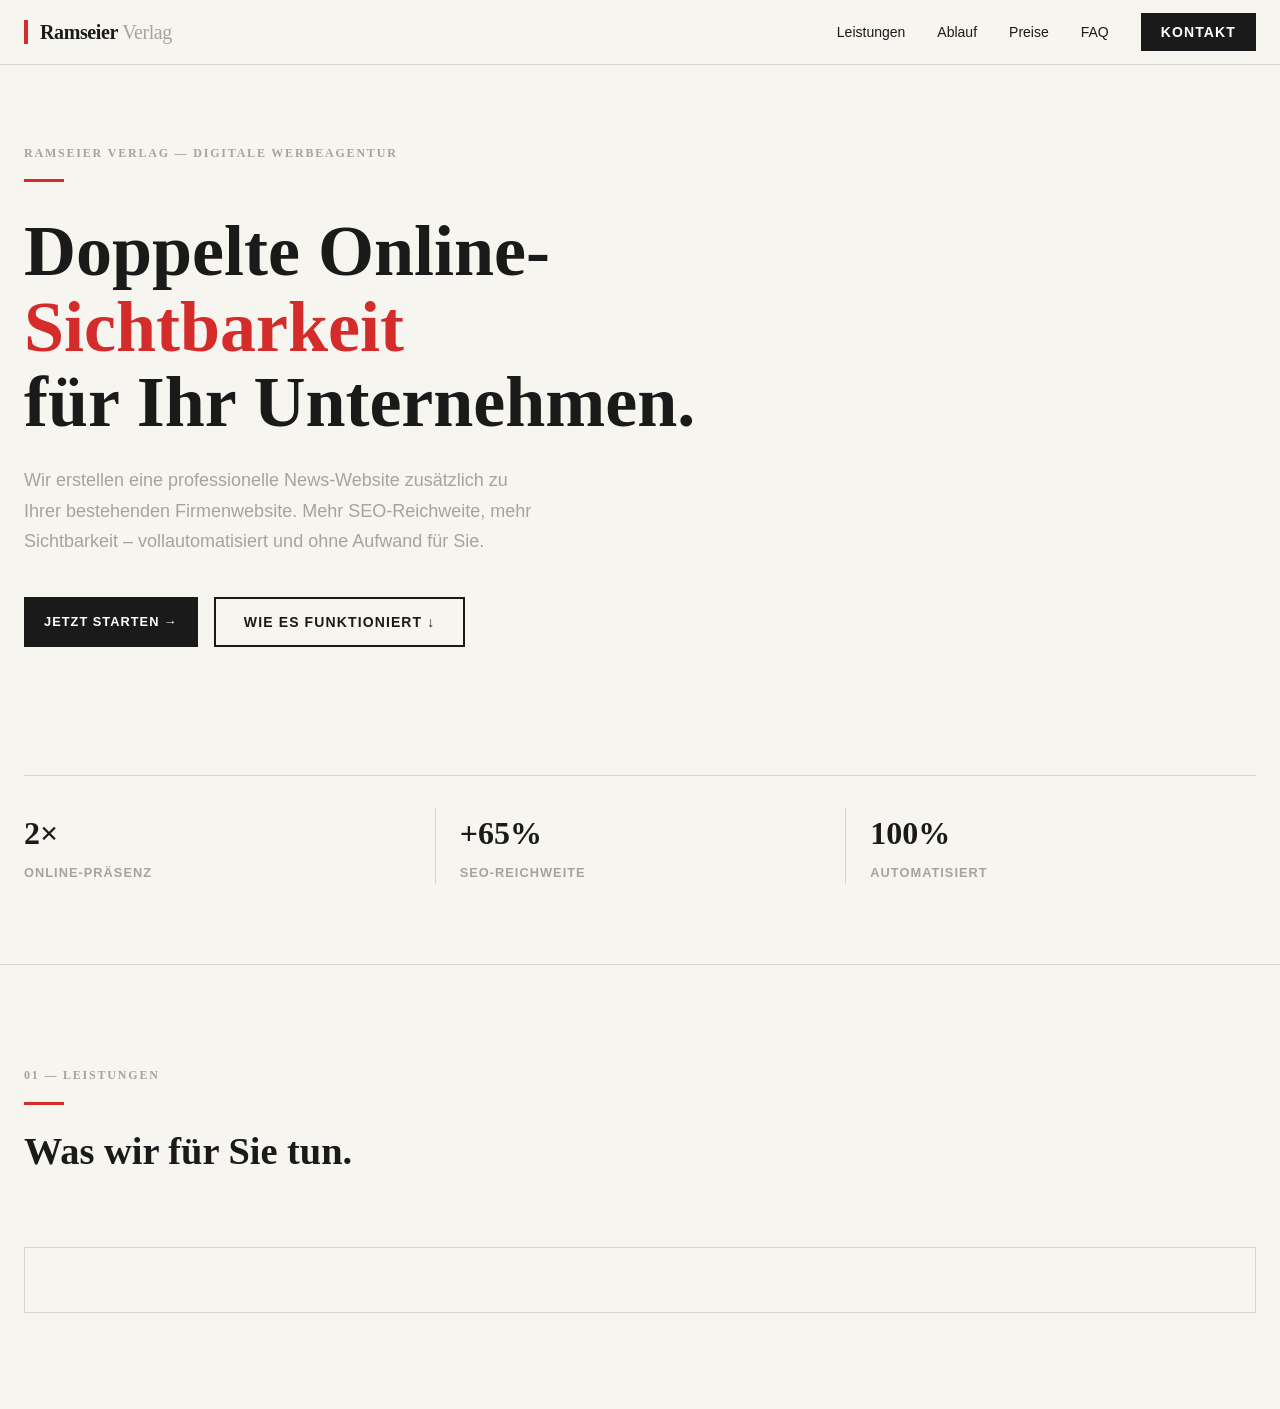
==== commit 116d2558: "Update index.html" ====
--- a/index.html
+++ b/index.html
@@ -14,7 +14,7 @@
         body { font-family: 'Source Sans 3', sans-serif; background-color: #f7f5f0; color: #1a1a1a; line-height: 1.6; }
         
         /* Navigation */
-        nav { position: fixed; top: 0; left: 0; right: 0; z-index: 50; border-bottom: 1px solid #d9d5cc; background-color: rgba(247,245,240,0.95 ); backdrop-filter: blur(8px); }
+        nav { position: fixed; top: 0; left: 0; right: 0; z-index: 50; border-bottom: 1px solid #d9d5cc; background-color: rgba(247,245,240,0.95); backdrop-filter: blur(8px); }
         nav .container { display: flex; align-items: center; justify-content: space-between; height: 64px; padding: 0 1.5rem; max-width: 1320px; margin: 0 auto; }
         nav a { text-decoration: none; color: #1a1a1a; }
         .logo { display: flex; align-items: center; gap: 0.75rem; }
@@ -142,9 +142,7 @@
     <div class="container">
         <span class="section-num">Ramseier Verlag — Digitale Werbeagentur</span>
         <div class="accent-line"></div>
-        <h1>Doppelte Online-  
-<span class="red">Sichtbarkeit</span>  
-für Ihr Unternehmen.</h1>
+        <h1>Doppelte Online-<br><span class="red">Sichtbarkeit</span><br>für Ihr Unternehmen.</h1>
         <p>Wir erstellen eine professionelle News-Website zusätzlich zu Ihrer bestehenden Firmenwebsite. Mehr SEO-Reichweite, mehr Sichtbarkeit – vollautomatisiert und ohne Aufwand für Sie.</p>
         <div class="hero-buttons">
             <a href="#kontakt" class="btn-primary">Jetzt starten →</a>
@@ -176,5 +174,7 @@
             <h2>Was wir für Sie tun.</h2>
         </div>
         <div class="features-grid">
-            <div class="feature-card">
-                <img src="[data-uri]
+            <div class="feature-card">                <img src="[data-uri]
+(Content truncated due to size limit. Use line ranges to read remaining content)
+
+
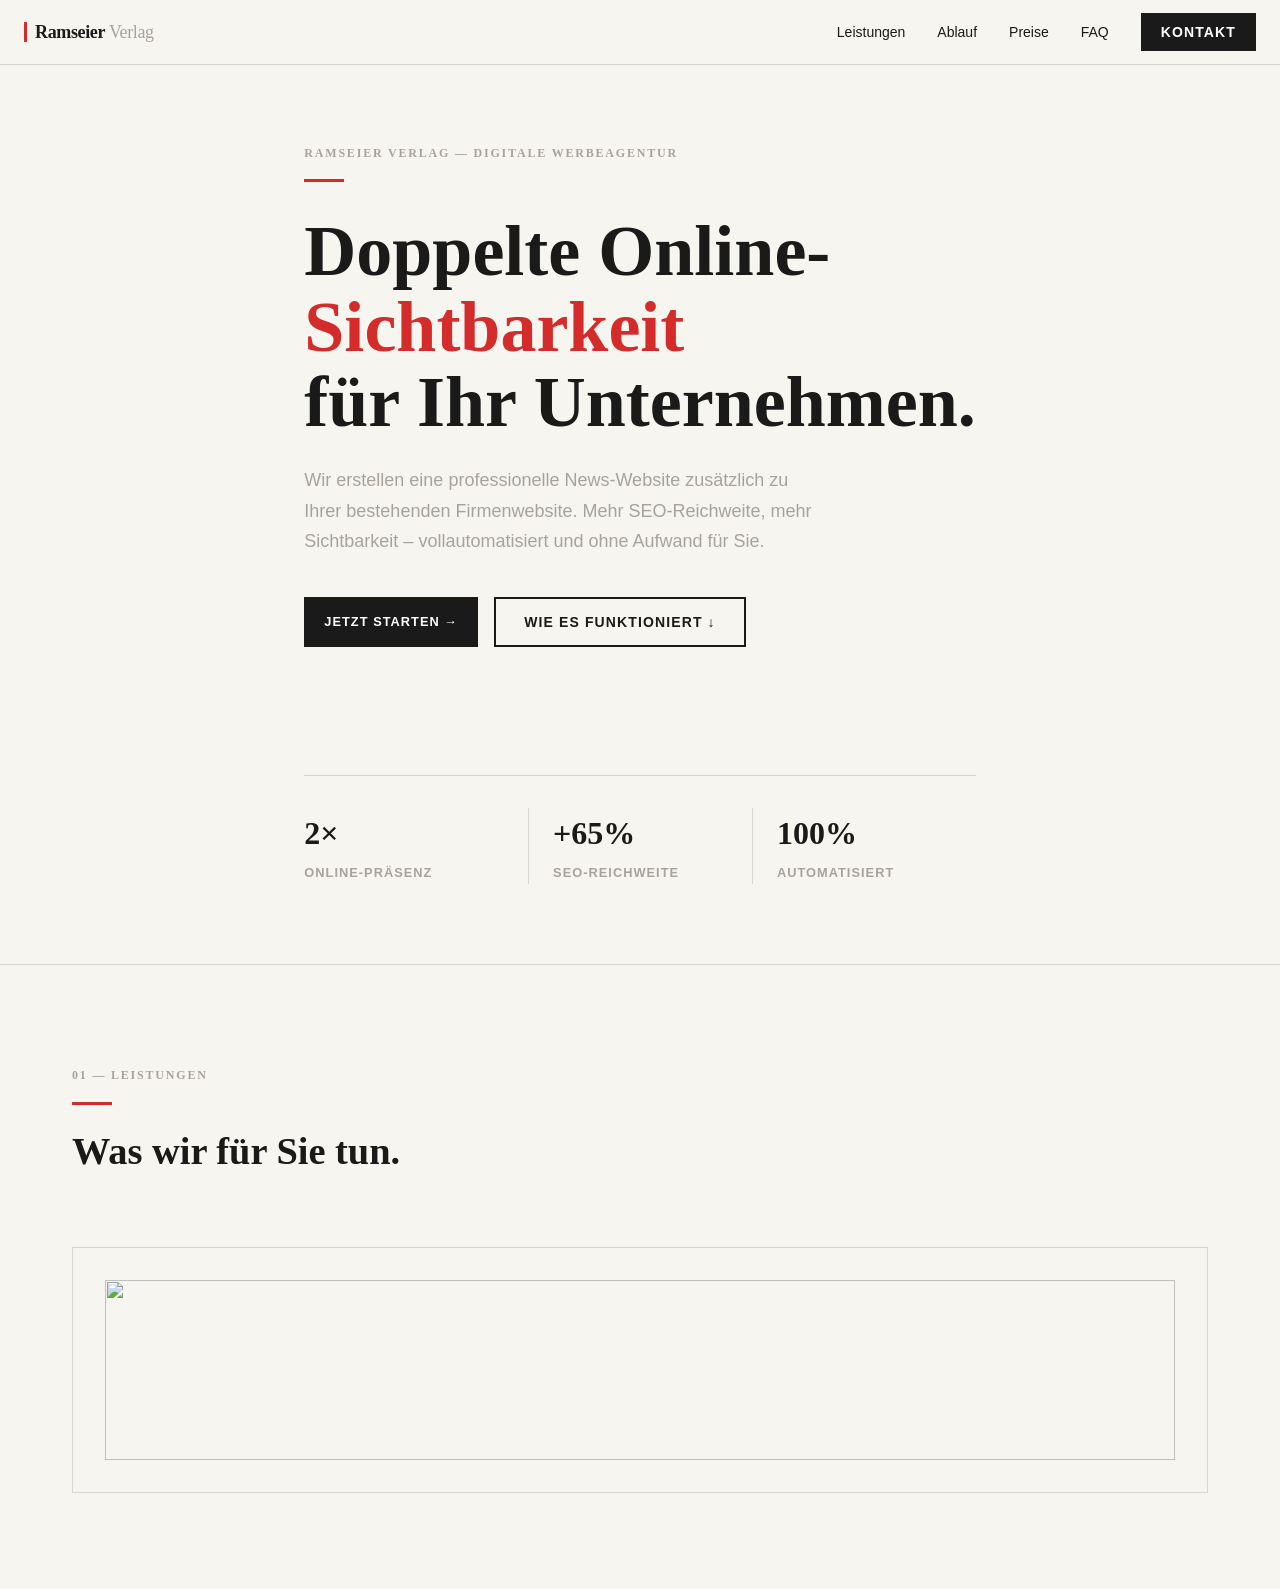
==== commit 395f7f93: "Update index.html" ====
--- a/index.html
+++ b/index.html
@@ -176,5 +176,53 @@
         <div class="features-grid">
             <div class="feature-card">                <img src="[data-uri]
 (Content truncated due to size limit. Use line ranges to read remaining content)
-
-
+<html lang="de">
+<head>
+    <meta charset="UTF-8" />
+    <meta name="viewport" content="width=device-width, initial-scale=1.0" />
+    <title>Ramseier Verlag – Digitale News-Präsenz für Ihr Unternehmen</title>
+    <meta name="description" content="Ramseier Verlag erstellt professionelle News-Websites für Schweizer KMU – für mehr Online-Sichtbarkeit, besseres SEO und doppelte digitale Präsenz." />
+    <link rel="preconnect" href="https://fonts.googleapis.com" />
+    <link rel="preconnect" href="https://fonts.gstatic.com" crossorigin />
+    <link href="https://fonts.googleapis.com/css2?family=Playfair+Display:wght@700;900&family=Source+Sans+3:wght@400;600;700&display=swap" rel="stylesheet" />
+    <style>
+        * { margin: 0; padding: 0; box-sizing: border-box; }
+        html { scroll-behavior: smooth; }
+        body { 
+            font-family: 'Source Sans 3', -apple-system, BlinkMacSystemFont, 'Segoe UI', sans-serif; 
+            background-color: #f7f5f0; 
+            color: #1a1a1a; 
+            line-height: 1.6; 
+        }
+        
+        .container { max-width: 1280px; margin: 0 auto; padding: 0 1.5rem; }
+        @media (min-width: 768px) { .container { padding: 0 2rem; } }
+        @media (min-width: 1024px) { .container { padding: 0 3rem; } }
+        
+        /* Navigation */
+        nav { 
+            position: fixed; 
+            top: 0; 
+            left: 0; 
+            right: 0; 
+            z-index: 50; 
+            border-bottom: 1px solid #d9d5cc; 
+            background-color: rgba(247,245,240,0.98); 
+            backdrop-filter: blur(10px); 
+        }
+        nav .container { 
+            display: flex; 
+            align-items: center; 
+            justify-content: space-between; 
+            height: 64px; 
+        }
+        .logo { display: flex; align-items: center; gap: 0.5rem; text-decoration: none; }
+        .logo-bar { width: 3px; height: 20px; background-color: #d42b2b; }
+        .logo-text { 
+            font-family: 'Playfair Display', serif; 
+            font-weight: 700; 
+            font-size: 1.125rem; 
+            letter-spacing: -0.02em; 
+            color: #1a1a1a; 
+        }
+
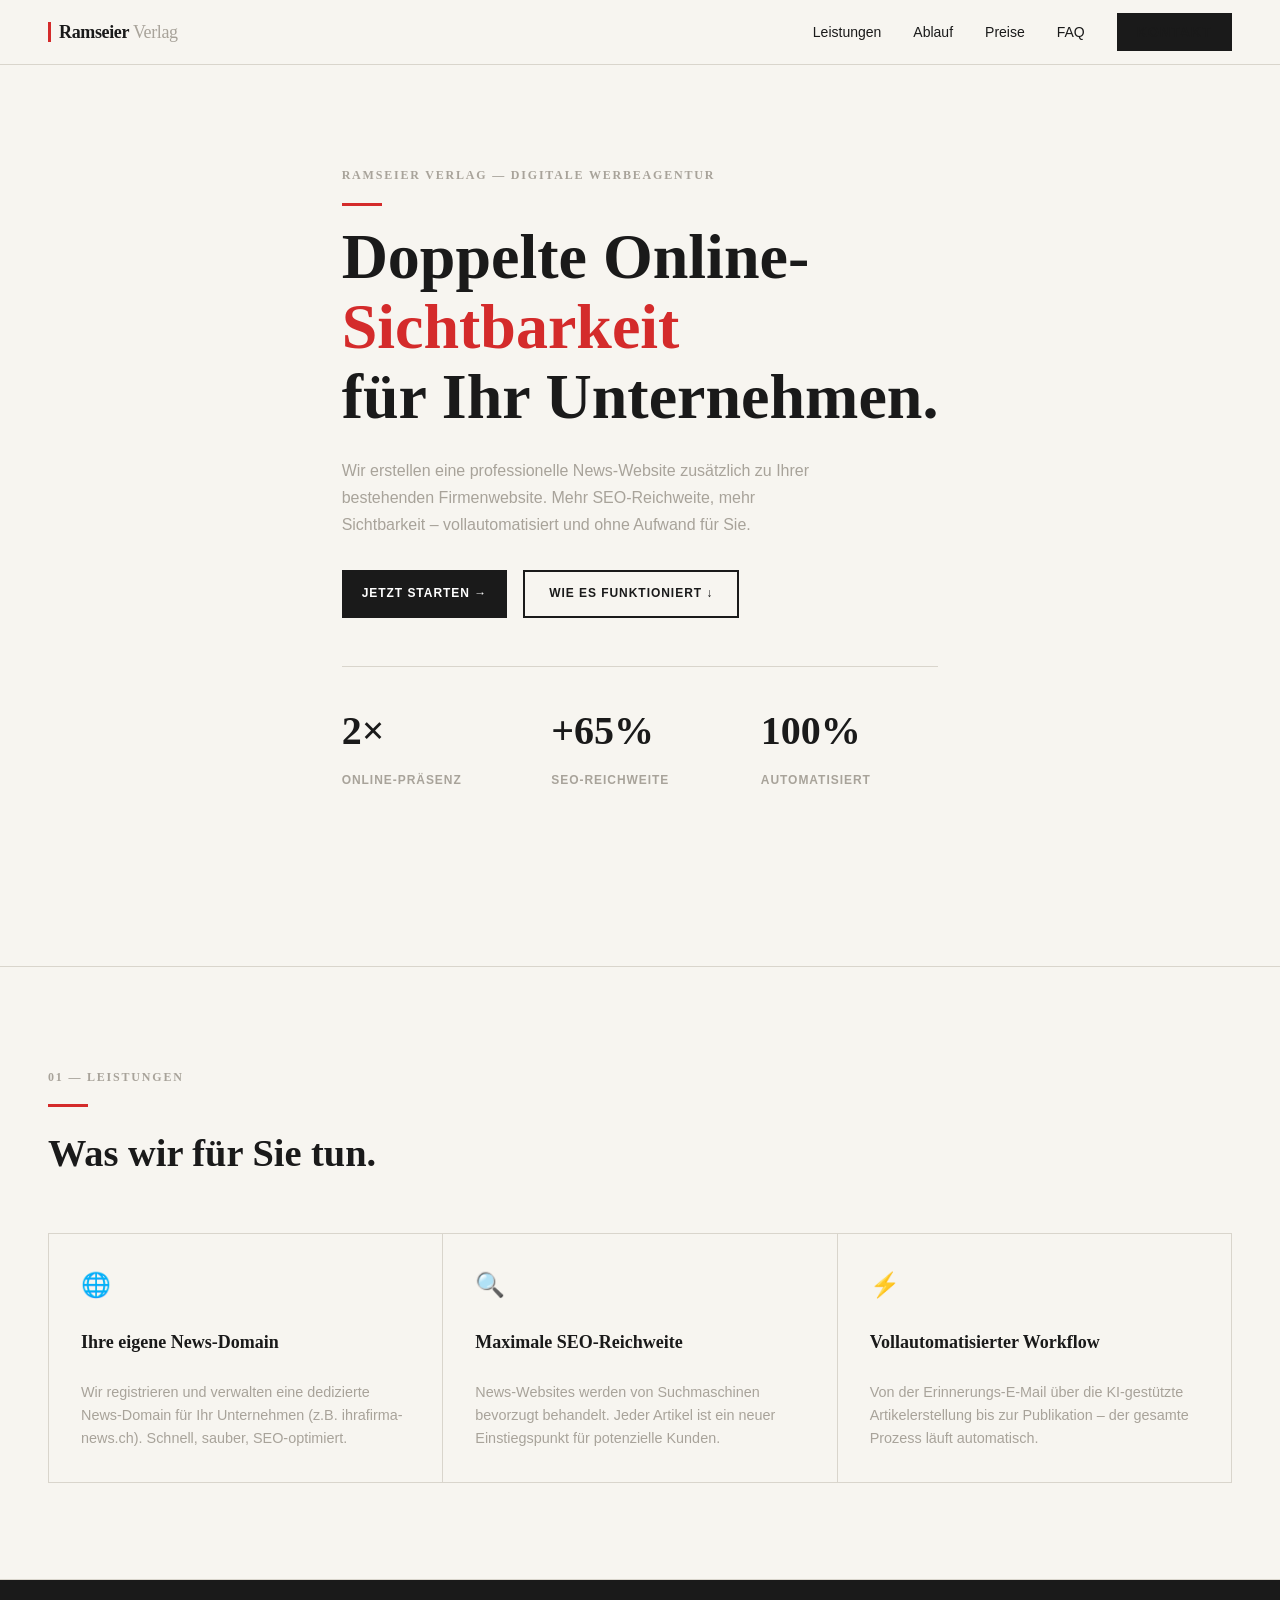
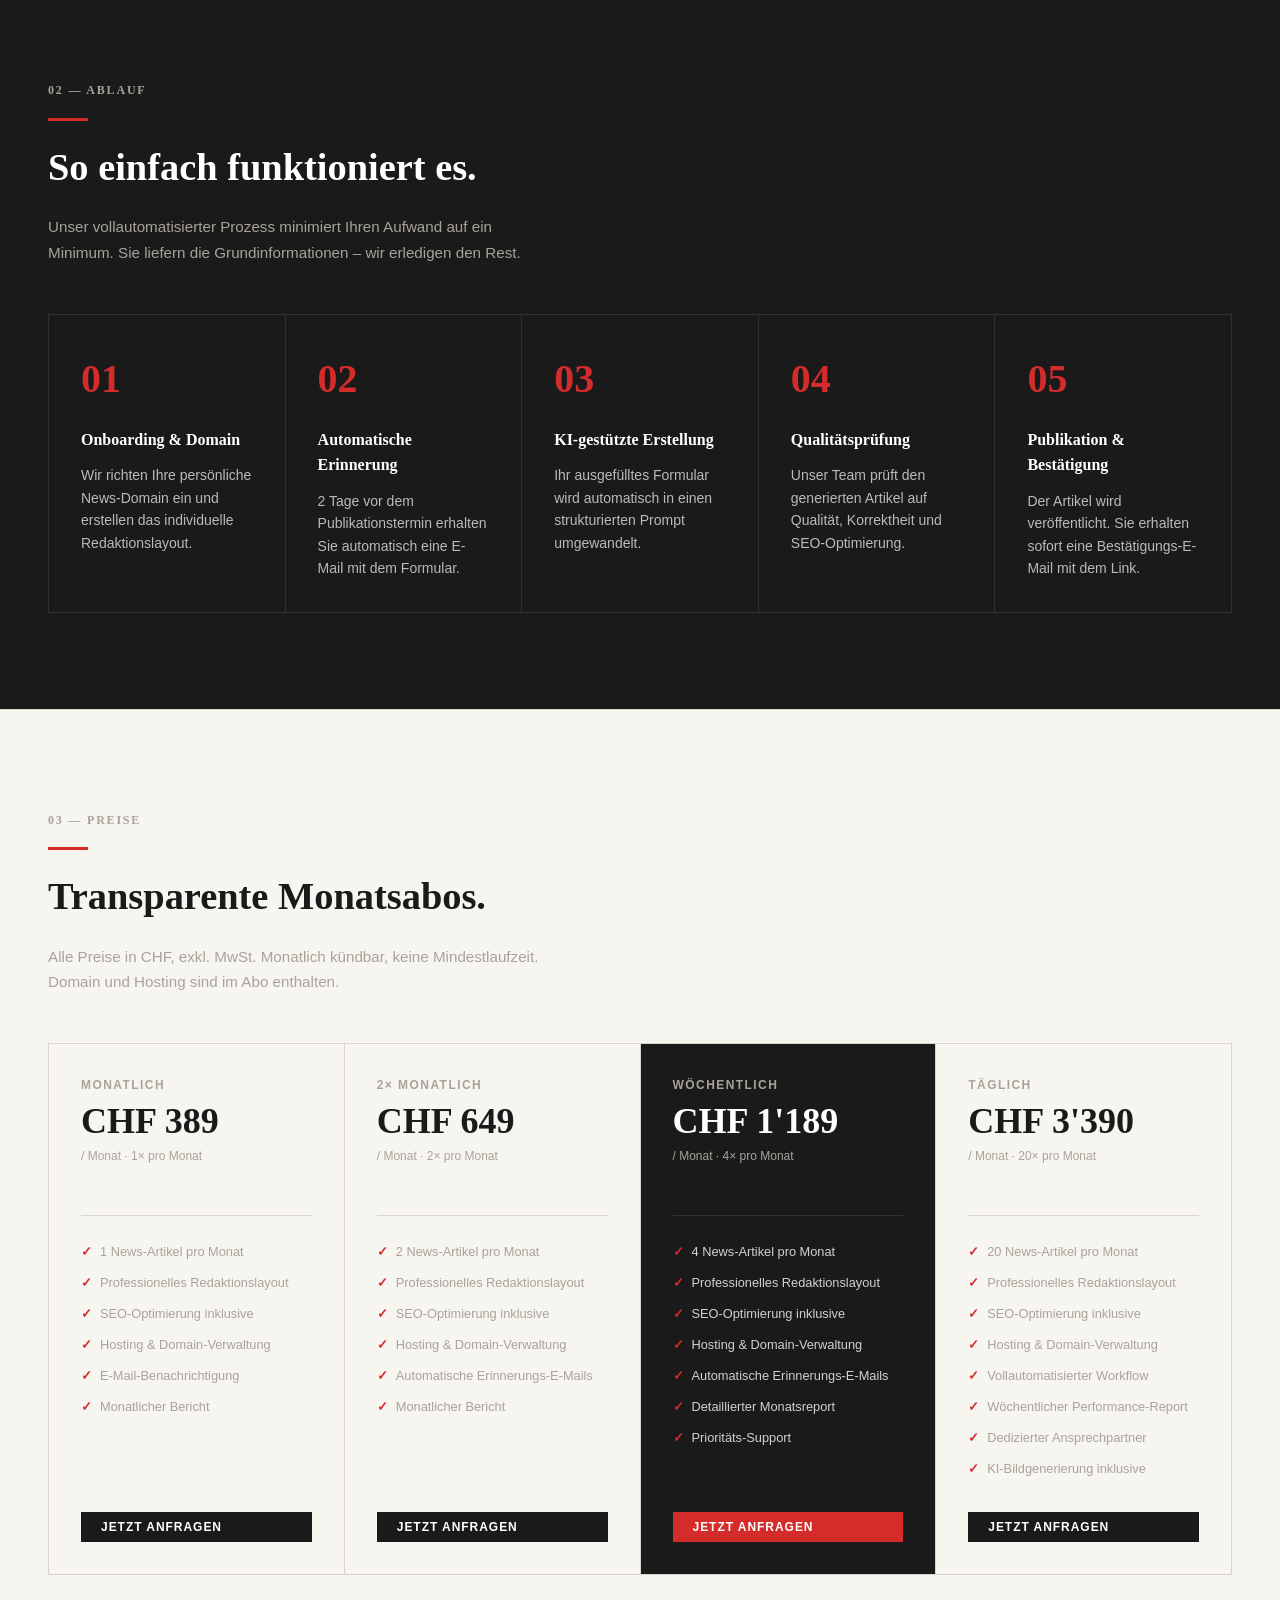
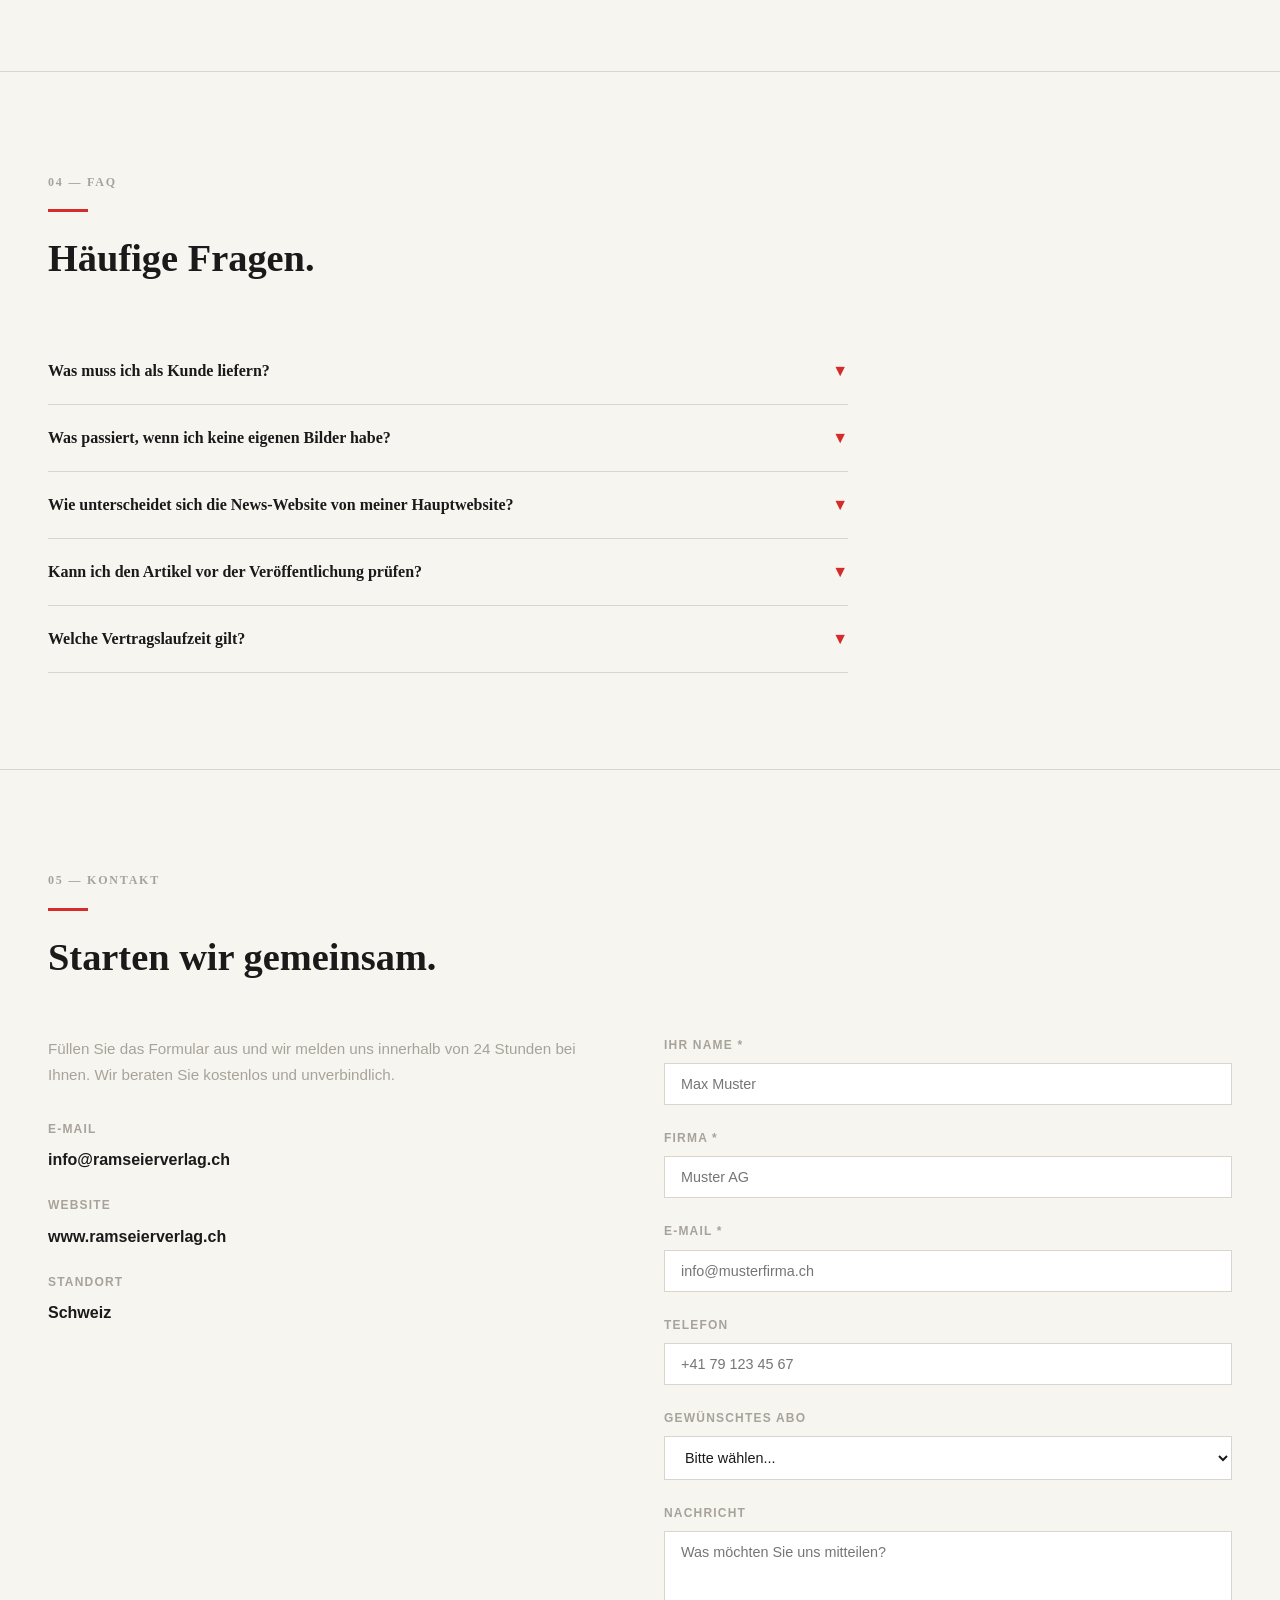
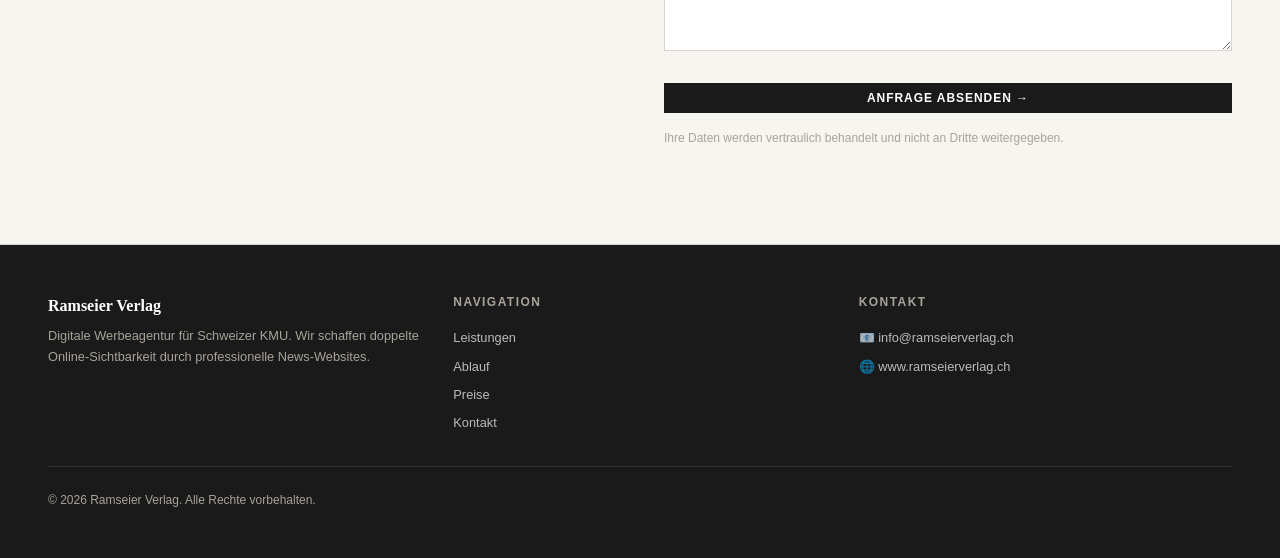
==== commit 0433b2ea: "Rename ramseier-verlag-complete.html to index.html" ====
--- a/index.html
+++ b/index.html
@@ -1,181 +1,4 @@
 <!DOCTYPE html>
-<html lang="de">
-<head>
-    <meta charset="UTF-8" />
-    <meta name="viewport" content="width=device-width, initial-scale=1.0, maximum-scale=1" />
-    <title>Ramseier Verlag – Digitale News-Präsenz für Ihr Unternehmen</title>
-    <meta name="description" content="Ramseier Verlag erstellt professionelle News-Websites für Schweizer KMU – für mehr Online-Sichtbarkeit, besseres SEO und doppelte digitale Präsenz." />
-    <link rel="preconnect" href="https://fonts.googleapis.com" />
-    <link rel="preconnect" href="https://fonts.gstatic.com" crossorigin />
-    <link href="https://fonts.googleapis.com/css2?family=Playfair+Display:wght@700;900&family=Source+Sans+3:wght@400;600;700&display=swap" rel="stylesheet" />
-    <style>
-        * { margin: 0; padding: 0; box-sizing: border-box; }
-        html { scroll-behavior: smooth; }
-        body { font-family: 'Source Sans 3', sans-serif; background-color: #f7f5f0; color: #1a1a1a; line-height: 1.6; }
-        
-        /* Navigation */
-        nav { position: fixed; top: 0; left: 0; right: 0; z-index: 50; border-bottom: 1px solid #d9d5cc; background-color: rgba(247,245,240,0.95); backdrop-filter: blur(8px); }
-        nav .container { display: flex; align-items: center; justify-content: space-between; height: 64px; padding: 0 1.5rem; max-width: 1320px; margin: 0 auto; }
-        nav a { text-decoration: none; color: #1a1a1a; }
-        .logo { display: flex; align-items: center; gap: 0.75rem; }
-        .logo-bar { width: 4px; height: 24px; background-color: #d42b2b; }
-        .logo-text { font-family: 'Playfair Display', serif; font-weight: 700; font-size: 1.25rem; letter-spacing: -0.02em; }
-        .logo-text-light { font-weight: 400; color: #a8a39a; }
-        
-        .nav-links { display: flex; align-items: center; gap: 2rem; }
-        .nav-links a { font-size: 0.875rem; position: relative; display: inline-block; }
-        .nav-links a::after { content: ''; position: absolute; bottom: -2px; left: 0; width: 0; height: 2px; background-color: #d42b2b; transition: width 200ms cubic-bezier(0.23, 1, 0.32, 1); }
-        .nav-links a:hover::after { width: 100%; }
-        
-        .btn-primary { display: inline-flex; align-items: center; gap: 0.5rem; padding: 0.5rem 1.25rem; background-color: #1a1a1a; color: white; font-weight: 700; font-size: 0.8rem; letter-spacing: 0.08em; text-transform: uppercase; border: none; border-radius: 0; cursor: pointer; transition: background-color 160ms ease-out; text-decoration: none; }
-        .btn-primary:hover { background-color: #d42b2b; }
-        
-        /* Hero */
-        .hero { padding-top: 64px; min-height: 100vh; display: flex; flex-direction: column; background-color: #f7f5f0; }
-        .hero .container { display: flex; flex-direction: column; justify-content: center; flex: 1; padding: 5rem 1.5rem; }
-        
-        .hero h1 { font-family: 'Playfair Display', serif; font-weight: 900; font-size: clamp(2.5rem, 6vw, 4.5rem); color: #1a1a1a; line-height: 1.05; margin: 1rem 0 1.5rem 0; }
-        .hero h1 .red { color: #d42b2b; }
-        
-        .hero p { font-size: 1.125rem; line-height: 1.7; color: #a8a39a; max-width: 32rem; margin-bottom: 2.5rem; }
-        
-        .hero-buttons { display: flex; flex-wrap: wrap; gap: 1rem; margin-bottom: 4rem; }
-        .btn-outline { display: inline-flex; align-items: center; gap: 0.5rem; padding: 0.75rem 1.75rem; background-color: transparent; color: #1a1a1a; font-weight: 700; font-size: 0.875rem; letter-spacing: 0.08em; text-transform: uppercase; border: 2px solid #1a1a1a; border-radius: 0; cursor: pointer; transition: all 160ms ease-out; text-decoration: none; }
-        .btn-outline:hover { background-color: #1a1a1a; color: white; }
-        
-        .stats { display: grid; grid-template-columns: repeat(3, 1fr); gap: 0; border-top: 1px solid #d9d5cc; padding-top: 2rem; margin-top: 4rem; }
-        .stat { padding-right: 1.5rem; }
-        .stat:not(:first-child) { padding-left: 1.5rem; border-left: 1px solid #d9d5cc; }
-        .stat-value { font-family: 'Playfair Display', serif; font-weight: 900; font-size: 2rem; color: #1a1a1a; }
-        .stat-label { font-size: 0.8rem; color: #a8a39a; margin-top: 0.25rem; font-weight: 600; text-transform: uppercase; letter-spacing: 0.08em; }
-        
-        /* Features */
-        .features { padding: 6rem 1.5rem; border-top: 1px solid #d9d5cc; }
-        .features .container { max-width: 1320px; margin: 0 auto; }
-        .section-header { margin-bottom: 4rem; }
-        .section-num { font-family: 'Playfair Display', serif; font-size: 0.75rem; font-weight: 700; letter-spacing: 0.15em; color: #a8a39a; text-transform: uppercase; }
-        .accent-line { display: block; width: 2.5rem; height: 3px; background-color: #d42b2b; margin: 1rem 0; }
-        .section-header h2 { font-family: 'Playfair Display', serif; font-weight: 700; font-size: clamp(1.75rem, 3vw, 2.5rem); color: #1a1a1a; max-width: 32rem; }
-        
-        .features-grid { display: grid; grid-template-columns: repeat(auto-fit, minmax(300px, 1fr)); gap: 0; border-top: 1px solid #d9d5cc; border-left: 1px solid #d9d5cc; }
-        .feature-card { border-right: 1px solid #d9d5cc; border-bottom: 1px solid #d9d5cc; padding: 2rem; display: flex; flex-direction: column; gap: 1.5rem; }
-        .feature-card img { width: 100%; height: 180px; object-fit: cover; }
-        .feature-icon { color: #d42b2b; width: 28px; height: 28px; }
-        .feature-card h3 { font-family: 'Playfair Display', serif; font-weight: 700; font-size: 1.25rem; color: #1a1a1a; margin-bottom: 0.75rem; }
-        .feature-card p { font-size: 0.9375rem; line-height: 1.65; color: #a8a39a; }
-        
-        /* Pricing */
-        .pricing { padding: 6rem 1.5rem; border-top: 1px solid #d9d5cc; background-color: #f7f5f0; }
-        .pricing .container { max-width: 1320px; margin: 0 auto; }
-        
-        .pricing-grid { display: grid; grid-template-columns: repeat(auto-fit, minmax(250px, 1fr)); gap: 0; border-top: 1px solid #d9d5cc; border-left: 1px solid #d9d5cc; margin-top: 2rem; }
-        .price-card { border-right: 1px solid #d9d5cc; border-bottom: 1px solid #d9d5cc; padding: 2rem; display: flex; flex-direction: column; }
-        .price-card.highlight { background-color: #1a1a1a; }
-        .price-card.highlight .price-label { color: #a8a39a; }
-        .price-card.highlight .price-value { color: white; }
-        .price-card.highlight .price-features { color: rgba(255,255,255,0.8); }
-        .price-card.highlight .btn-primary { background-color: #d42b2b; border-color: #d42b2b; }
-        
-        .price-label { font-weight: 700; font-size: 0.8rem; letter-spacing: 0.12em; text-transform: uppercase; color: #a8a39a; margin-bottom: 0.5rem; }
-        .price-value { font-family: 'Playfair Display', serif; font-weight: 900; font-size: 2.75rem; color: #1a1a1a; line-height: 1; }
-        .price-freq { font-size: 0.8rem; color: #a8a39a; margin-top: 0.25rem; margin-bottom: 1.5rem; }
-        .price-divider { border: none; border-top: 1px solid #d9d5cc; margin: 1.5rem 0; }
-        .price-card.highlight .price-divider { border-color: rgba(255,255,255,0.1); }
-        
-        .price-features { font-size: 0.875rem; color: #a8a39a; line-height: 1.5; flex: 1; margin-bottom: 2rem; }
-        .price-features li { display: flex; align-items: flex-start; gap: 0.75rem; margin-bottom: 0.75rem; }
-        .price-features li::before { content: '✓'; color: #d42b2b; font-weight: bold; flex-shrink: 0; }
-        
-        /* Contact Form */
-        .contact { padding: 6rem 1.5rem; border-top: 1px solid #d9d5cc; background-color: #f7f5f0; }
-        .contact .container { max-width: 1320px; margin: 0 auto; }
-        
-        .contact-grid { display: grid; grid-template-columns: 1fr 1fr; gap: 4rem; }
-        @media (max-width: 768px) { .contact-grid { grid-template-columns: 1fr; } }
-        
-        .form-group { margin-bottom: 1rem; }
-        .form-label { display: block; font-size: 0.75rem; font-weight: 700; letter-spacing: 0.1em; text-transform: uppercase; color: #a8a39a; margin-bottom: 0.5rem; }
-        .form-input, .form-select, .form-textarea { width: 100%; padding: 0.75rem 1rem; border: 1px solid #d9d5cc; border-radius: 0; background-color: white; color: #1a1a1a; font-size: 0.9375rem; font-family: 'Source Sans 3', sans-serif; outline: none; transition: border-color 150ms ease-out; }
-        .form-input:focus, .form-select:focus, .form-textarea:focus { border-color: #d42b2b; }
-        .form-textarea { resize: vertical; min-height: 120px; }
-        
-        /* Footer */
-        footer { border-top: 1px solid #d9d5cc; padding: 3rem 1.5rem; background-color: #1a1a1a; color: white; }
-        footer .container { max-width: 1320px; margin: 0 auto; }
-        .footer-grid { display: grid; grid-template-columns: repeat(auto-fit, minmax(250px, 1fr)); gap: 2rem; padding-bottom: 2.5rem; border-bottom: 1px solid rgba(255,255,255,0.1); margin-bottom: 1.5rem; }
-        .footer-brand { font-family: 'Playfair Display', serif; font-weight: 700; font-size: 1.125rem; color: white; margin-bottom: 1rem; }
-        .footer-text { font-size: 0.875rem; line-height: 1.7; color: #a8a39a; }
-        .footer-links { display: flex; flex-direction: column; gap: 0.5rem; }
-        .footer-links a { font-size: 0.875rem; color: rgba(255,255,255,0.7); text-decoration: none; transition: color 150ms ease-out; }
-        .footer-links a:hover { color: #d42b2b; }
-        
-        .footer-bottom { display: flex; flex-direction: column; gap: 1rem; font-size: 0.8rem; color: #a8a39a; }
-        
-        @media (max-width: 768px) {
-            .nav-links { display: none; }
-            .contact-grid { grid-template-columns: 1fr; }
-            .stats { grid-template-columns: 1fr; }
-        }
-    </style>
-</head>
-<body>
-
-<!-- Navigation -->
-<nav>
-    <div class="container" style="display: flex; align-items: center; justify-content: space-between; max-width: none; padding: 0 1.5rem;">
-        <a href="#" class="logo">
-            <div class="logo-bar"></div>
-            <span class="logo-text">Ramseier <span class="logo-text-light">Verlag</span></span>
-        </a>
-        <div class="nav-links">
-            <a href="#leistungen">Leistungen</a>
-            <a href="#ablauf">Ablauf</a>
-            <a href="#preise">Preise</a>
-            <a href="#faq">FAQ</a>
-            <a href="#kontakt" class="btn-primary">Kontakt</a>
-        </div>
-    </div>
-</nav>
-
-<!-- Hero -->
-<section class="hero">
-    <div class="container">
-        <span class="section-num">Ramseier Verlag — Digitale Werbeagentur</span>
-        <div class="accent-line"></div>
-        <h1>Doppelte Online-<br><span class="red">Sichtbarkeit</span><br>für Ihr Unternehmen.</h1>
-        <p>Wir erstellen eine professionelle News-Website zusätzlich zu Ihrer bestehenden Firmenwebsite. Mehr SEO-Reichweite, mehr Sichtbarkeit – vollautomatisiert und ohne Aufwand für Sie.</p>
-        <div class="hero-buttons">
-            <a href="#kontakt" class="btn-primary">Jetzt starten →</a>
-            <a href="#ablauf" class="btn-outline">Wie es funktioniert ↓</a>
-        </div>
-        <div class="stats">
-            <div class="stat">
-                <div class="stat-value">2×</div>
-                <div class="stat-label">Online-Präsenz</div>
-            </div>
-            <div class="stat">
-                <div class="stat-value">+65%</div>
-                <div class="stat-label">SEO-Reichweite</div>
-            </div>
-            <div class="stat">
-                <div class="stat-value">100%</div>
-                <div class="stat-label">Automatisiert</div>
-            </div>
-        </div>
-    </div>
-</section>
-
-<!-- Features -->
-<section id="leistungen" class="features">
-    <div class="container">
-        <div class="section-header">
-            <span class="section-num">01 — Leistungen</span>
-            <div class="accent-line"></div>
-            <h2>Was wir für Sie tun.</h2>
-        </div>
-        <div class="features-grid">
-            <div class="feature-card">                <img src="[data-uri]
-(Content truncated due to size limit. Use line ranges to read remaining content)
 <html lang="de">
 <head>
     <meta charset="UTF-8" />
@@ -225,4 +48,764 @@
             letter-spacing: -0.02em; 
             color: #1a1a1a; 
         }
-
+        .logo-text-light { font-weight: 400; color: #a8a39a; }
+        
+        .nav-links { display: none; align-items: center; gap: 2rem; }
+        @media (min-width: 768px) { .nav-links { display: flex; } }
+        .nav-links a { 
+            font-size: 0.875rem; 
+            position: relative; 
+            display: inline-block; 
+            color: #1a1a1a;
+            text-decoration: none;
+        }
+        .nav-links a::after { 
+            content: ''; 
+            position: absolute; 
+            bottom: -2px; 
+            left: 0; 
+            width: 0; 
+            height: 2px; 
+            background-color: #d42b2b; 
+            transition: width 200ms cubic-bezier(0.23, 1, 0.32, 1); 
+        }
+        .nav-links a:hover::after { width: 100%; }
+        
+        .btn-primary { 
+            display: inline-flex; 
+            align-items: center; 
+            gap: 0.5rem; 
+            padding: 0.5rem 1.25rem; 
+            background-color: #1a1a1a; 
+            color: white; 
+            font-weight: 700; 
+            font-size: 0.75rem; 
+            letter-spacing: 0.08em; 
+            text-transform: uppercase; 
+            border: none; 
+            border-radius: 0; 
+            cursor: pointer; 
+            transition: background-color 160ms ease-out; 
+            text-decoration: none; 
+        }
+        .btn-primary:hover { background-color: #d42b2b; }
+        
+        .menu-toggle { display: none; background: none; border: none; cursor: pointer; font-size: 1.5rem; }
+        @media (max-width: 767px) { .menu-toggle { display: block; } }
+        
+        /* Hero */
+        .hero { 
+            padding-top: 80px; 
+            min-height: 100vh; 
+            display: flex; 
+            flex-direction: column; 
+            justify-content: center;
+            background-color: #f7f5f0; 
+        }
+        .hero .container { padding: 3rem 1.5rem; }
+        @media (min-width: 768px) { .hero .container { padding: 5rem 2rem; } }
+        
+        .section-num { 
+            font-family: 'Playfair Display', serif; 
+            font-size: 0.75rem; 
+            font-weight: 700; 
+            letter-spacing: 0.15em; 
+            color: #a8a39a; 
+            text-transform: uppercase; 
+        }
+        .accent-line { 
+            display: block; 
+            width: 2.5rem; 
+            height: 3px; 
+            background-color: #d42b2b; 
+            margin: 1rem 0; 
+        }
+        
+        .hero h1 { 
+            font-family: 'Playfair Display', serif; 
+            font-weight: 900; 
+            font-size: clamp(2rem, 5vw, 4rem); 
+            color: #1a1a1a; 
+            line-height: 1.1; 
+            margin: 1rem 0 1.5rem 0; 
+            max-width: 600px;
+        }
+        .hero h1 .red { color: #d42b2b; }
+        
+        .hero p { 
+            font-size: 1rem; 
+            line-height: 1.7; 
+            color: #a8a39a; 
+            max-width: 500px; 
+            margin-bottom: 2rem; 
+        }
+        
+        .hero-buttons { 
+            display: flex; 
+            flex-wrap: wrap; 
+            gap: 1rem; 
+            margin-bottom: 3rem; 
+        }
+        .btn-outline { 
+            display: inline-flex; 
+            align-items: center; 
+            gap: 0.5rem; 
+            padding: 0.75rem 1.5rem; 
+            background-color: transparent; 
+            color: #1a1a1a; 
+            font-weight: 700; 
+            font-size: 0.75rem; 
+            letter-spacing: 0.08em; 
+            text-transform: uppercase; 
+            border: 2px solid #1a1a1a; 
+            border-radius: 0; 
+            cursor: pointer; 
+            transition: all 160ms ease-out; 
+            text-decoration: none; 
+        }
+        .btn-outline:hover { background-color: #1a1a1a; color: white; }
+        
+        .stats { 
+            display: grid; 
+            grid-template-columns: repeat(auto-fit, minmax(150px, 1fr)); 
+            gap: 2rem;
+            border-top: 1px solid #d9d5cc; 
+            padding-top: 2rem; 
+            margin-top: 3rem; 
+        }
+        .stat { }
+        .stat-value { 
+            font-family: 'Playfair Display', serif; 
+            font-weight: 900; 
+            font-size: 2.5rem; 
+            color: #1a1a1a; 
+        }
+        .stat-label { 
+            font-size: 0.75rem; 
+            color: #a8a39a; 
+            margin-top: 0.5rem; 
+            font-weight: 600; 
+            text-transform: uppercase; 
+            letter-spacing: 0.08em; 
+        }
+        
+        /* Sections */
+        section { padding: 4rem 0; border-top: 1px solid #d9d5cc; }
+        @media (min-width: 768px) { section { padding: 6rem 0; } }
+        
+        .section-header { margin-bottom: 3rem; }
+        .section-header h2 { 
+            font-family: 'Playfair Display', serif; 
+            font-weight: 700; 
+            font-size: clamp(1.5rem, 3vw, 2.5rem); 
+            color: #1a1a1a; 
+            max-width: 500px; 
+            margin-top: 1rem;
+        }
+        
+        /* Features */
+        .features-grid { 
+            display: grid; 
+            grid-template-columns: repeat(auto-fit, minmax(280px, 1fr)); 
+            gap: 0; 
+            border-top: 1px solid #d9d5cc; 
+            border-left: 1px solid #d9d5cc; 
+        }
+        .feature-card { 
+            border-right: 1px solid #d9d5cc; 
+            border-bottom: 1px solid #d9d5cc; 
+            padding: 2rem; 
+            display: flex; 
+            flex-direction: column; 
+            gap: 1.5rem; 
+        }
+        .feature-card img { 
+            width: 100%; 
+            height: 160px; 
+            object-fit: cover; 
+        }
+        .feature-icon { color: #d42b2b; font-size: 1.5rem; }
+        .feature-card h3 { 
+            font-family: 'Playfair Display', serif; 
+            font-weight: 700; 
+            font-size: 1.125rem; 
+            color: #1a1a1a; 
+        }
+        .feature-card p { 
+            font-size: 0.9rem; 
+            line-height: 1.6; 
+            color: #a8a39a; 
+        }
+        
+        /* Process */
+        .process-grid { 
+            display: grid; 
+            grid-template-columns: repeat(auto-fit, minmax(200px, 1fr)); 
+            gap: 0; 
+            border-top: 1px solid rgba(255,255,255,0.1); 
+            border-left: 1px solid rgba(255,255,255,0.1); 
+        }
+        .process-step { 
+            border-right: 1px solid rgba(255,255,255,0.1); 
+            border-bottom: 1px solid rgba(255,255,255,0.1); 
+            padding: 2rem; 
+        }
+        .process-step h3 { 
+            font-family: 'Playfair Display', serif; 
+            font-weight: 700; 
+            font-size: 1rem; 
+            color: white; 
+            margin-top: 1rem;
+        }
+        .process-step p { 
+            font-size: 0.875rem; 
+            line-height: 1.6; 
+            color: rgba(255,255,255,0.7); 
+            margin-top: 0.75rem;
+        }
+        .process-num { 
+            font-family: 'Playfair Display', serif; 
+            font-weight: 900; 
+            font-size: 2.5rem; 
+            color: #d42b2b; 
+        }
+        
+        /* Pricing */
+        .pricing-grid { 
+            display: grid; 
+            grid-template-columns: repeat(auto-fit, minmax(220px, 1fr)); 
+            gap: 0; 
+            border-top: 1px solid #d9d5cc; 
+            border-left: 1px solid #d9d5cc; 
+        }
+        .price-card { 
+            border-right: 1px solid #d9d5cc; 
+            border-bottom: 1px solid #d9d5cc; 
+            padding: 2rem; 
+            display: flex; 
+            flex-direction: column; 
+        }
+        .price-card.highlight { background-color: #1a1a1a; }
+        .price-card.highlight .price-label { color: #a8a39a; }
+        .price-card.highlight .price-value { color: white; }
+        .price-card.highlight .price-freq { color: #a8a39a; }
+        .price-card.highlight .price-features { color: rgba(255,255,255,0.8); }
+        .price-card.highlight .btn-primary { background-color: #d42b2b; }
+        .price-card.highlight hr { border-color: rgba(255,255,255,0.1); }
+        
+        .price-label { 
+            font-weight: 700; 
+            font-size: 0.75rem; 
+            letter-spacing: 0.12em; 
+            text-transform: uppercase; 
+            color: #a8a39a; 
+            margin-bottom: 0.5rem; 
+        }
+        .price-value { 
+            font-family: 'Playfair Display', serif; 
+            font-weight: 900; 
+            font-size: 2.25rem; 
+            color: #1a1a1a; 
+            line-height: 1; 
+        }
+        .price-freq { 
+            font-size: 0.75rem; 
+            color: #a8a39a; 
+            margin: 0.5rem 0 1.5rem 0; 
+        }
+        .price-features { 
+            font-size: 0.8rem; 
+            color: #a8a39a; 
+            line-height: 1.8; 
+            flex: 1; 
+            margin-bottom: 1.5rem; 
+        }
+        .price-features li { 
+            display: flex; 
+            align-items: flex-start; 
+            gap: 0.5rem; 
+            margin-bottom: 0.5rem; 
+        }
+        .price-features li::before { 
+            content: '✓'; 
+            color: #d42b2b; 
+            font-weight: bold; 
+            flex-shrink: 0; 
+        }
+        
+        /* FAQ */
+        .faq-container { max-width: 800px; }
+        .faq-item { 
+            border-bottom: 1px solid #d9d5cc; 
+            padding: 1.5rem 0; 
+        }
+        .faq-question { 
+            font-family: 'Playfair Display', serif; 
+            font-weight: 700; 
+            font-size: 1rem; 
+            color: #1a1a1a; 
+            cursor: pointer; 
+            display: flex; 
+            justify-content: space-between; 
+            align-items: center;
+            background: none;
+            border: none;
+            width: 100%;
+            text-align: left;
+        }
+        .faq-answer { 
+            font-size: 0.9rem; 
+            line-height: 1.7; 
+            color: #a8a39a; 
+            margin-top: 1rem; 
+            display: none;
+        }
+        .faq-answer.active { display: block; }
+        .faq-toggle { color: #d42b2b; transition: transform 200ms; }
+        .faq-toggle.active { transform: rotate(180deg); }
+        
+        /* Contact Form */
+        .contact-grid { 
+            display: grid; 
+            grid-template-columns: 1fr; 
+            gap: 3rem; 
+        }
+        @media (min-width: 768px) { .contact-grid { grid-template-columns: 1fr 1fr; } }
+        
+        .form-group { margin-bottom: 1.5rem; }
+        .form-label { 
+            display: block; 
+            font-size: 0.75rem; 
+            font-weight: 700; 
+            letter-spacing: 0.1em; 
+            text-transform: uppercase; 
+            color: #a8a39a; 
+            margin-bottom: 0.5rem; 
+        }
+        .form-input, .form-select, .form-textarea { 
+            width: 100%; 
+            padding: 0.75rem 1rem; 
+            border: 1px solid #d9d5cc; 
+            border-radius: 0; 
+            background-color: white; 
+            color: #1a1a1a; 
+            font-size: 0.9rem; 
+            font-family: 'Source Sans 3', sans-serif; 
+            outline: none; 
+            transition: border-color 150ms ease-out; 
+        }
+        .form-input:focus, .form-select:focus, .form-textarea:focus { 
+            border-color: #d42b2b; 
+        }
+        .form-textarea { resize: vertical; min-height: 120px; }
+        
+        /* Footer */
+        footer { 
+            border-top: 1px solid #d9d5cc; 
+            padding: 3rem 0; 
+            background-color: #1a1a1a; 
+            color: white; 
+        }
+        .footer-grid { 
+            display: grid; 
+            grid-template-columns: repeat(auto-fit, minmax(200px, 1fr)); 
+            gap: 2rem; 
+            padding-bottom: 2rem; 
+            border-bottom: 1px solid rgba(255,255,255,0.1); 
+            margin-bottom: 1.5rem; 
+        }
+        .footer-brand { 
+            font-family: 'Playfair Display', serif; 
+            font-weight: 700; 
+            font-size: 1rem; 
+            color: white; 
+            margin-bottom: 0.5rem; 
+        }
+        .footer-text { 
+            font-size: 0.8rem; 
+            line-height: 1.6; 
+            color: #a8a39a; 
+        }
+        .footer-title { 
+            font-size: 0.75rem; 
+            font-weight: 700; 
+            letter-spacing: 0.12em; 
+            text-transform: uppercase; 
+            color: #a8a39a; 
+            margin-bottom: 1rem; 
+        }
+        .footer-links { display: flex; flex-direction: column; gap: 0.5rem; }
+        .footer-links a { 
+            font-size: 0.8rem; 
+            color: rgba(255,255,255,0.7); 
+            text-decoration: none; 
+            transition: color 150ms ease-out; 
+        }
+        .footer-links a:hover { color: #d42b2b; }
+        
+        .footer-bottom { 
+            display: flex; 
+            flex-direction: column; 
+            gap: 1rem; 
+            font-size: 0.75rem; 
+            color: #a8a39a; 
+        }
+        
+        /* Dark section */
+        .dark-section { 
+            background-color: #1a1a1a; 
+            color: white; 
+        }
+        .dark-section .section-num { color: #a8a39a; }
+        .dark-section h2 { color: white; }
+    </style>
+</head>
+<body>
+
+<!-- Navigation -->
+<nav>
+    <div class="container">
+        <a href="#" class="logo">
+            <div class="logo-bar"></div>
+            <span class="logo-text">Ramseier <span class="logo-text-light">Verlag</span></span>
+        </a>
+        <div class="nav-links">
+            <a href="#leistungen">Leistungen</a>
+            <a href="#ablauf">Ablauf</a>
+            <a href="#preise">Preise</a>
+            <a href="#faq">FAQ</a>
+            <a href="#kontakt" class="btn-primary">Kontakt</a>
+        </div>
+        <button class="menu-toggle" onclick="alert('Mobile menu')">☰</button>
+    </div>
+</nav>
+
+<!-- Hero -->
+<section class="hero">
+    <div class="container">
+        <span class="section-num">Ramseier Verlag — Digitale Werbeagentur</span>
+        <div class="accent-line"></div>
+        <h1>Doppelte Online-<br><span class="red">Sichtbarkeit</span><br>für Ihr Unternehmen.</h1>
+        <p>Wir erstellen eine professionelle News-Website zusätzlich zu Ihrer bestehenden Firmenwebsite. Mehr SEO-Reichweite, mehr Sichtbarkeit – vollautomatisiert und ohne Aufwand für Sie.</p>
+        <div class="hero-buttons">
+            <a href="#kontakt" class="btn-primary">Jetzt starten →</a>
+            <a href="#ablauf" class="btn-outline">Wie es funktioniert ↓</a>
+        </div>
+        <div class="stats">
+            <div class="stat">
+                <div class="stat-value">2×</div>
+                <div class="stat-label">Online-Präsenz</div>
+            </div>
+            <div class="stat">
+                <div class="stat-value">+65%</div>
+                <div class="stat-label">SEO-Reichweite</div>
+            </div>
+            <div class="stat">
+                <div class="stat-value">100%</div>
+                <div class="stat-label">Automatisiert</div>
+            </div>
+        </div>
+    </div>
+</section>
+
+<!-- Features -->
+<section id="leistungen">
+    <div class="container">
+        <div class="section-header">
+            <span class="section-num">01 — Leistungen</span>
+            <div class="accent-line"></div>
+            <h2>Was wir für Sie tun.</h2>
+        </div>
+        <div class="features-grid">
+            <div class="feature-card">
+                <div class="feature-icon">🌐</div>
+                <h3>Ihre eigene News-Domain</h3>
+                <p>Wir registrieren und verwalten eine dedizierte News-Domain für Ihr Unternehmen (z.B. ihrafirma-news.ch). Schnell, sauber, SEO-optimiert.</p>
+            </div>
+            <div class="feature-card">
+                <div class="feature-icon">🔍</div>
+                <h3>Maximale SEO-Reichweite</h3>
+                <p>News-Websites werden von Suchmaschinen bevorzugt behandelt. Jeder Artikel ist ein neuer Einstiegspunkt für potenzielle Kunden.</p>
+            </div>
+            <div class="feature-card">
+                <div class="feature-icon">⚡</div>
+                <h3>Vollautomatisierter Workflow</h3>
+                <p>Von der Erinnerungs-E-Mail über die KI-gestützte Artikelerstellung bis zur Publikation – der gesamte Prozess läuft automatisch.</p>
+            </div>
+        </div>
+    </div>
+</section>
+
+<!-- Process -->
+<section id="ablauf" class="dark-section">
+    <div class="container">
+        <div class="section-header">
+            <span class="section-num">02 — Ablauf</span>
+            <div class="accent-line"></div>
+            <h2>So einfach funktioniert es.</h2>
+            <p style="margin-top: 1rem; font-size: 0.95rem; color: #a8a39a; max-width: 500px; line-height: 1.7;">Unser vollautomatisierter Prozess minimiert Ihren Aufwand auf ein Minimum. Sie liefern die Grundinformationen – wir erledigen den Rest.</p>
+        </div>
+        <div class="process-grid">
+            <div class="process-step">
+                <div class="process-num">01</div>
+                <h3>Onboarding & Domain</h3>
+                <p>Wir richten Ihre persönliche News-Domain ein und erstellen das individuelle Redaktionslayout.</p>
+            </div>
+            <div class="process-step">
+                <div class="process-num">02</div>
+                <h3>Automatische Erinnerung</h3>
+                <p>2 Tage vor dem Publikationstermin erhalten Sie automatisch eine E-Mail mit dem Formular.</p>
+            </div>
+            <div class="process-step">
+                <div class="process-num">03</div>
+                <h3>KI-gestützte Erstellung</h3>
+                <p>Ihr ausgefülltes Formular wird automatisch in einen strukturierten Prompt umgewandelt.</p>
+            </div>
+            <div class="process-step">
+                <div class="process-num">04</div>
+                <h3>Qualitätsprüfung</h3>
+                <p>Unser Team prüft den generierten Artikel auf Qualität, Korrektheit und SEO-Optimierung.</p>
+            </div>
+            <div class="process-step">
+                <div class="process-num">05</div>
+                <h3>Publikation & Bestätigung</h3>
+                <p>Der Artikel wird veröffentlicht. Sie erhalten sofort eine Bestätigungs-E-Mail mit dem Link.</p>
+            </div>
+        </div>
+    </div>
+</section>
+
+<!-- Pricing -->
+<section id="preise">
+    <div class="container">
+        <div class="section-header">
+            <span class="section-num">03 — Preise</span>
+            <div class="accent-line"></div>
+            <h2>Transparente Monatsabos.</h2>
+            <p style="margin-top: 1rem; font-size: 0.95rem; color: #a8a39a; max-width: 500px; line-height: 1.7;">Alle Preise in CHF, exkl. MwSt. Monatlich kündbar, keine Mindestlaufzeit. Domain und Hosting sind im Abo enthalten.</p>
+        </div>
+        <div class="pricing-grid">
+            <div class="price-card">
+                <div class="price-label">Monatlich</div>
+                <div class="price-value">CHF 389</div>
+                <div class="price-freq">/ Monat · 1× pro Monat</div>
+                <hr style="border: none; border-top: 1px solid #d9d5cc; margin: 1.5rem 0;" />
+                <ul class="price-features">
+                    <li>1 News-Artikel pro Monat</li>
+                    <li>Professionelles Redaktionslayout</li>
+                    <li>SEO-Optimierung inklusive</li>
+                    <li>Hosting & Domain-Verwaltung</li>
+                    <li>E-Mail-Benachrichtigung</li>
+                    <li>Monatlicher Bericht</li>
+                </ul>
+                <button class="btn-primary" onclick="document.getElementById('kontakt').scrollIntoView({behavior:'smooth'})">Jetzt anfragen</button>
+            </div>
+            <div class="price-card">
+                <div class="price-label">2× Monatlich</div>
+                <div class="price-value">CHF 649</div>
+                <div class="price-freq">/ Monat · 2× pro Monat</div>
+                <hr style="border: none; border-top: 1px solid #d9d5cc; margin: 1.5rem 0;" />
+                <ul class="price-features">
+                    <li>2 News-Artikel pro Monat</li>
+                    <li>Professionelles Redaktionslayout</li>
+                    <li>SEO-Optimierung inklusive</li>
+                    <li>Hosting & Domain-Verwaltung</li>
+                    <li>Automatische Erinnerungs-E-Mails</li>
+                    <li>Monatlicher Bericht</li>
+                </ul>
+                <button class="btn-primary" onclick="document.getElementById('kontakt').scrollIntoView({behavior:'smooth'})">Jetzt anfragen</button>
+            </div>
+            <div class="price-card highlight">
+                <div class="price-label">Wöchentlich</div>
+                <div class="price-value">CHF 1'189</div>
+                <div class="price-freq">/ Monat · 4× pro Monat</div>
+                <hr style="border: none; border-top: 1px solid rgba(255,255,255,0.1); margin: 1.5rem 0;" />
+                <ul class="price-features">
+                    <li>4 News-Artikel pro Monat</li>
+                    <li>Professionelles Redaktionslayout</li>
+                    <li>SEO-Optimierung inklusive</li>
+                    <li>Hosting & Domain-Verwaltung</li>
+                    <li>Automatische Erinnerungs-E-Mails</li>
+                    <li>Detaillierter Monatsreport</li>
+                    <li>Prioritäts-Support</li>
+                </ul>
+                <button class="btn-primary" style="background-color: #d42b2b;" onclick="document.getElementById('kontakt').scrollIntoView({behavior:'smooth'})">Jetzt anfragen</button>
+            </div>
+            <div class="price-card">
+                <div class="price-label">Täglich</div>
+                <div class="price-value">CHF 3'390</div>
+                <div class="price-freq">/ Monat · 20× pro Monat</div>
+                <hr style="border: none; border-top: 1px solid #d9d5cc; margin: 1.5rem 0;" />
+                <ul class="price-features">
+                    <li>20 News-Artikel pro Monat</li>
+                    <li>Professionelles Redaktionslayout</li>
+                    <li>SEO-Optimierung inklusive</li>
+                    <li>Hosting & Domain-Verwaltung</li>
+                    <li>Vollautomatisierter Workflow</li>
+                    <li>Wöchentlicher Performance-Report</li>
+                    <li>Dedizierter Ansprechpartner</li>
+                    <li>KI-Bildgenerierung inklusive</li>
+                </ul>
+                <button class="btn-primary" onclick="document.getElementById('kontakt').scrollIntoView({behavior:'smooth'})">Jetzt anfragen</button>
+            </div>
+        </div>
+    </div>
+</section>
+
+<!-- FAQ -->
+<section id="faq">
+    <div class="container">
+        <div class="section-header">
+            <span class="section-num">04 — FAQ</span>
+            <div class="accent-line"></div>
+            <h2>Häufige Fragen.</h2>
+        </div>
+        <div class="faq-container">
+            <div class="faq-item">
+                <button class="faq-question" onclick="toggleFaq(this)">
+                    Was muss ich als Kunde liefern?
+                    <span class="faq-toggle">▼</span>
+                </button>
+                <div class="faq-answer">Je nach Abo-Modell erhalten Sie rechtzeitig ein Formular per E-Mail. Sie füllen die Grundinformationen aus (Thema, Kernaussagen, Datum) und laden optionale Bilder hoch. Das dauert in der Regel 10–15 Minuten.</div>
+            </div>
+            <div class="faq-item">
+                <button class="faq-question" onclick="toggleFaq(this)">
+                    Was passiert, wenn ich keine eigenen Bilder habe?
+                    <span class="faq-toggle">▼</span>
+                </button>
+                <div class="faq-answer">Kein Problem. Gegen einen kleinen Aufpreis generieren wir professionelle KI-Bilder, die perfekt zum Thema Ihres Artikels passen. Alternativ nutzen wir lizenzfreie Stockfotos.</div>
+            </div>
+            <div class="faq-item">
+                <button class="faq-question" onclick="toggleFaq(this)">
+                    Wie unterscheidet sich die News-Website von meiner Hauptwebsite?
+                    <span class="faq-toggle">▼</span>
+                </button>
+                <div class="faq-answer">Ihre Hauptwebsite (z.B. ihrafirma.ch) bleibt unverändert. Die News-Website (ihrafirma-news.ch) ist eine eigenständige, schnelle Seite, die ausschliesslich für News und Berichte optimiert ist – ideal für Suchmaschinen.</div>
+            </div>
+            <div class="faq-item">
+                <button class="faq-question" onclick="toggleFaq(this)">
+                    Kann ich den Artikel vor der Veröffentlichung prüfen?
+                    <span class="faq-toggle">▼</span>
+                </button>
+                <div class="faq-answer">Ja. Auf Wunsch senden wir Ihnen den Artikel zur Freigabe, bevor er online geht. Beim Wöchentlich- und Täglich-Abo ist dies standardmässig inbegriffen.</div>
+            </div>
+            <div class="faq-item">
+                <button class="faq-question" onclick="toggleFaq(this)">
+                    Welche Vertragslaufzeit gilt?
+                    <span class="faq-toggle">▼</span>
+                </button>
+                <div class="faq-answer">Alle Abos laufen monatlich und sind jederzeit kündbar. Es gibt keine Mindestlaufzeit und keine versteckten Kosten.</div>
+            </div>
+        </div>
+    </div>
+</section>
+
+<!-- Contact -->
+<section id="kontakt">
+    <div class="container">
+        <div class="section-header">
+            <span class="section-num">05 — Kontakt</span>
+            <div class="accent-line"></div>
+            <h2>Starten wir gemeinsam.</h2>
+        </div>
+        <div class="contact-grid">
+            <div>
+                <p style="font-size: 0.95rem; line-height: 1.7; color: #a8a39a; margin-bottom: 2rem;">Füllen Sie das Formular aus und wir melden uns innerhalb von 24 Stunden bei Ihnen. Wir beraten Sie kostenlos und unverbindlich.</p>
+                <div style="display: flex; flex-direction: column; gap: 1.5rem;">
+                    <div>
+                        <div class="form-label">E-Mail</div>
+                        <a href="mailto:info@ramseierverlag.ch" style="color: #1a1a1a; font-weight: 600; text-decoration: none;">info@ramseierverlag.ch</a>
+                    </div>
+                    <div>
+                        <div class="form-label">Website</div>
+                        <a href="https://www.ramseierverlag.ch" style="color: #1a1a1a; font-weight: 600; text-decoration: none;">www.ramseierverlag.ch</a>
+                    </div>
+                    <div>
+                        <div class="form-label">Standort</div>
+                        <p style="color: #1a1a1a; font-weight: 600;">Schweiz</p>
+                    </div>
+                </div>
+            </div>
+            <div>
+                <form onsubmit="event.preventDefault(); alert('Vielen Dank! Wir melden uns innerhalb von 24 Stunden.'); this.reset();">
+                    <div class="form-group">
+                        <label class="form-label">Ihr Name *</label>
+                        <input type="text" class="form-input" placeholder="Max Muster" required />
+                    </div>
+                    <div class="form-group">
+                        <label class="form-label">Firma *</label>
+                        <input type="text" class="form-input" placeholder="Muster AG" required />
+                    </div>
+                    <div class="form-group">
+                        <label class="form-label">E-Mail *</label>
+                        <input type="email" class="form-input" placeholder="info@musterfirma.ch" required />
+                    </div>
+                    <div class="form-group">
+                        <label class="form-label">Telefon</label>
+                        <input type="tel" class="form-input" placeholder="+41 79 123 45 67" />
+                    </div>
+                    <div class="form-group">
+                        <label class="form-label">Gewünschtes Abo</label>
+                        <select class="form-select">
+                            <option>Bitte wählen...</option>
+                            <option>Monatlich – CHF 389/Mt.</option>
+                            <option>2× Monatlich – CHF 649/Mt.</option>
+                            <option>Wöchentlich – CHF 1'189/Mt.</option>
+                            <option>Täglich – CHF 3'390/Mt.</option>
+                            <option>Individuelles Angebot</option>
+                        </select>
+                    </div>
+                    <div class="form-group">
+                        <label class="form-label">Nachricht</label>
+                        <textarea class="form-textarea" placeholder="Was möchten Sie uns mitteilen?"></textarea>
+                    </div>
+                    <button type="submit" class="btn-primary" style="width: 100%; justify-content: center;">Anfrage absenden →</button>
+                    <p style="margin-top: 1rem; font-size: 0.75rem; color: #a8a39a;">Ihre Daten werden vertraulich behandelt und nicht an Dritte weitergegeben.</p>
+                </form>
+            </div>
+        </div>
+    </div>
+</section>
+
+<!-- Footer -->
+<footer>
+    <div class="container">
+        <div class="footer-grid">
+            <div>
+                <div class="footer-brand">Ramseier Verlag</div>
+                <p class="footer-text">Digitale Werbeagentur für Schweizer KMU. Wir schaffen doppelte Online-Sichtbarkeit durch professionelle News-Websites.</p>
+            </div>
+            <div>
+                <div class="footer-title">Navigation</div>
+                <div class="footer-links">
+                    <a href="#leistungen">Leistungen</a>
+                    <a href="#ablauf">Ablauf</a>
+                    <a href="#preise">Preise</a>
+                    <a href="#kontakt">Kontakt</a>
+                </div>
+            </div>
+            <div>
+                <div class="footer-title">Kontakt</div>
+                <div class="footer-links">
+                    <a href="mailto:info@ramseierverlag.ch">📧 info@ramseierverlag.ch</a>
+                    <a href="https://www.ramseierverlag.ch">🌐 www.ramseierverlag.ch</a>
+                </div>
+            </div>
+        </div>
+        <div class="footer-bottom">
+            <p>© 2026 Ramseier Verlag. Alle Rechte vorbehalten.</p>
+        </div>
+    </div>
+</footer>
+
+<script>
+function toggleFaq(button) {
+    const answer = button.nextElementSibling;
+    const toggle = button.querySelector('.faq-toggle');
+    answer.classList.toggle('active');
+    toggle.classList.toggle('active');
+}
+</script>
+
+</body>
+</html>
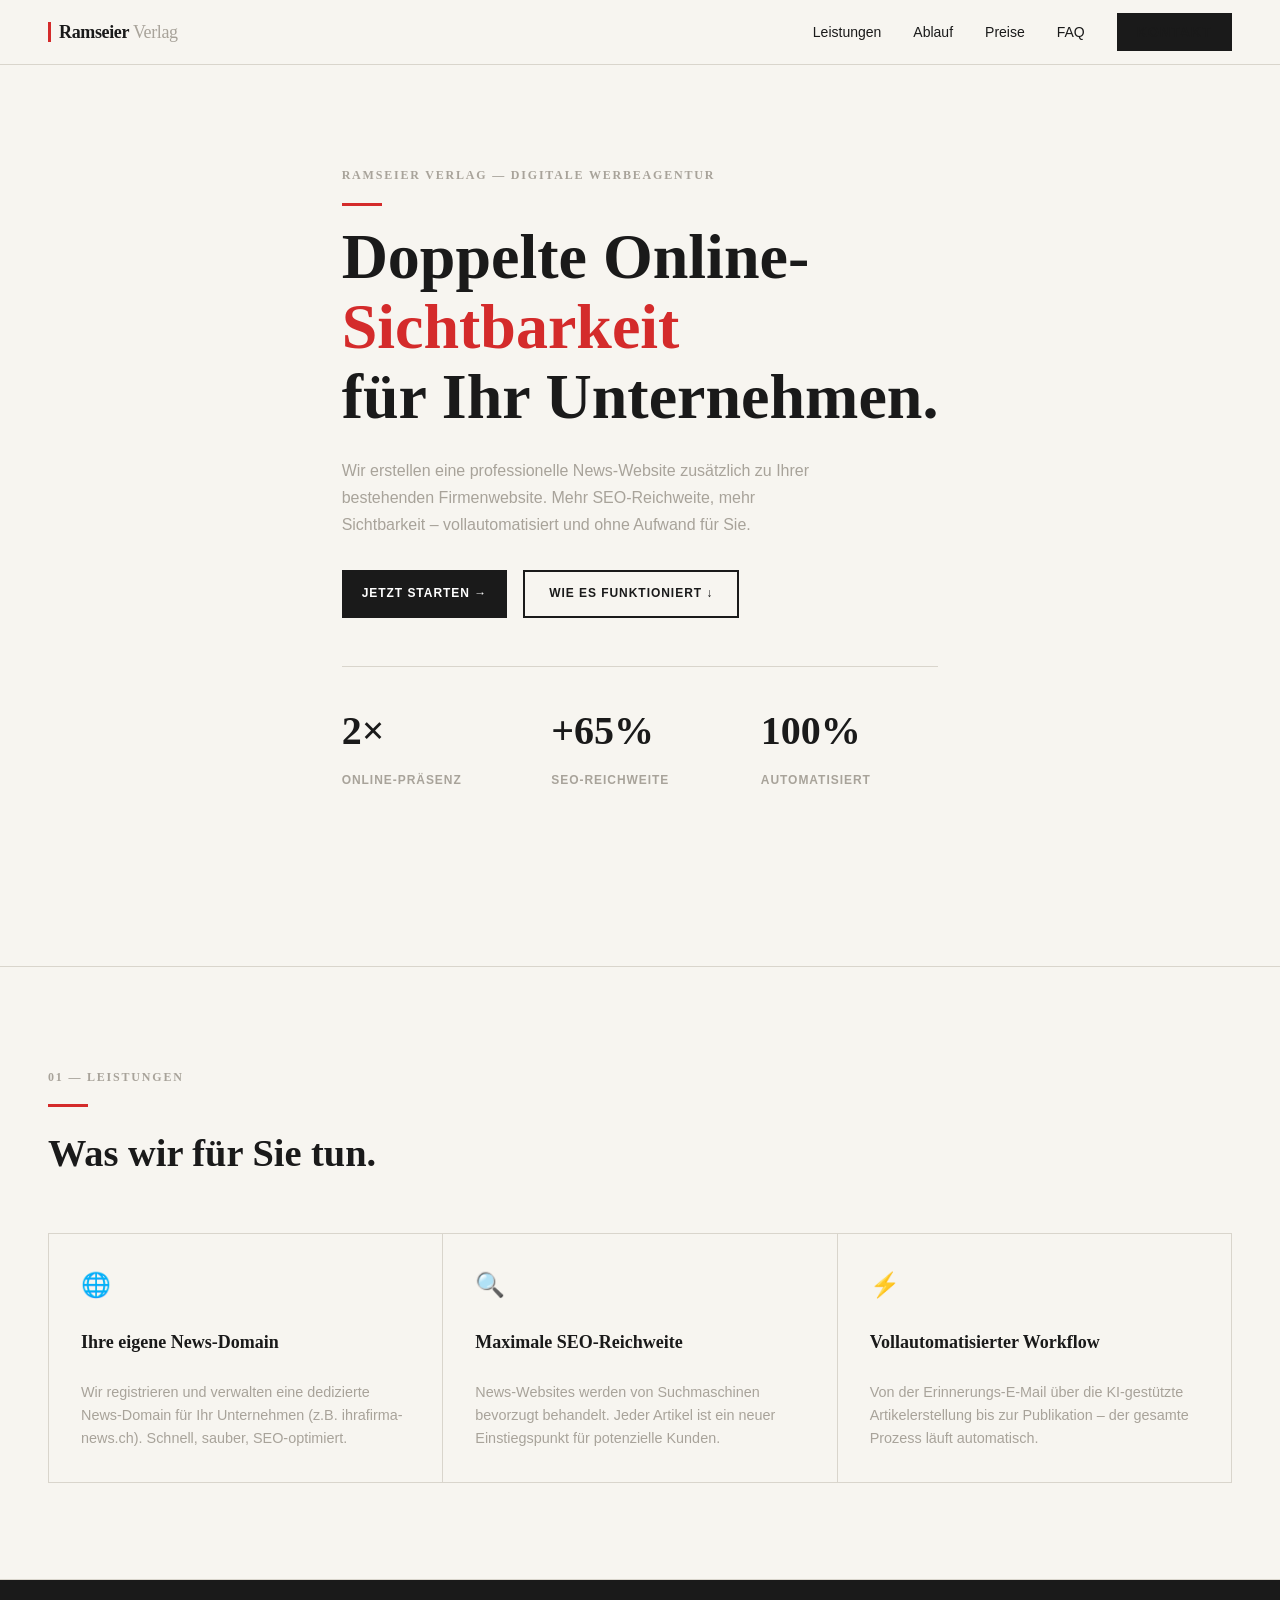
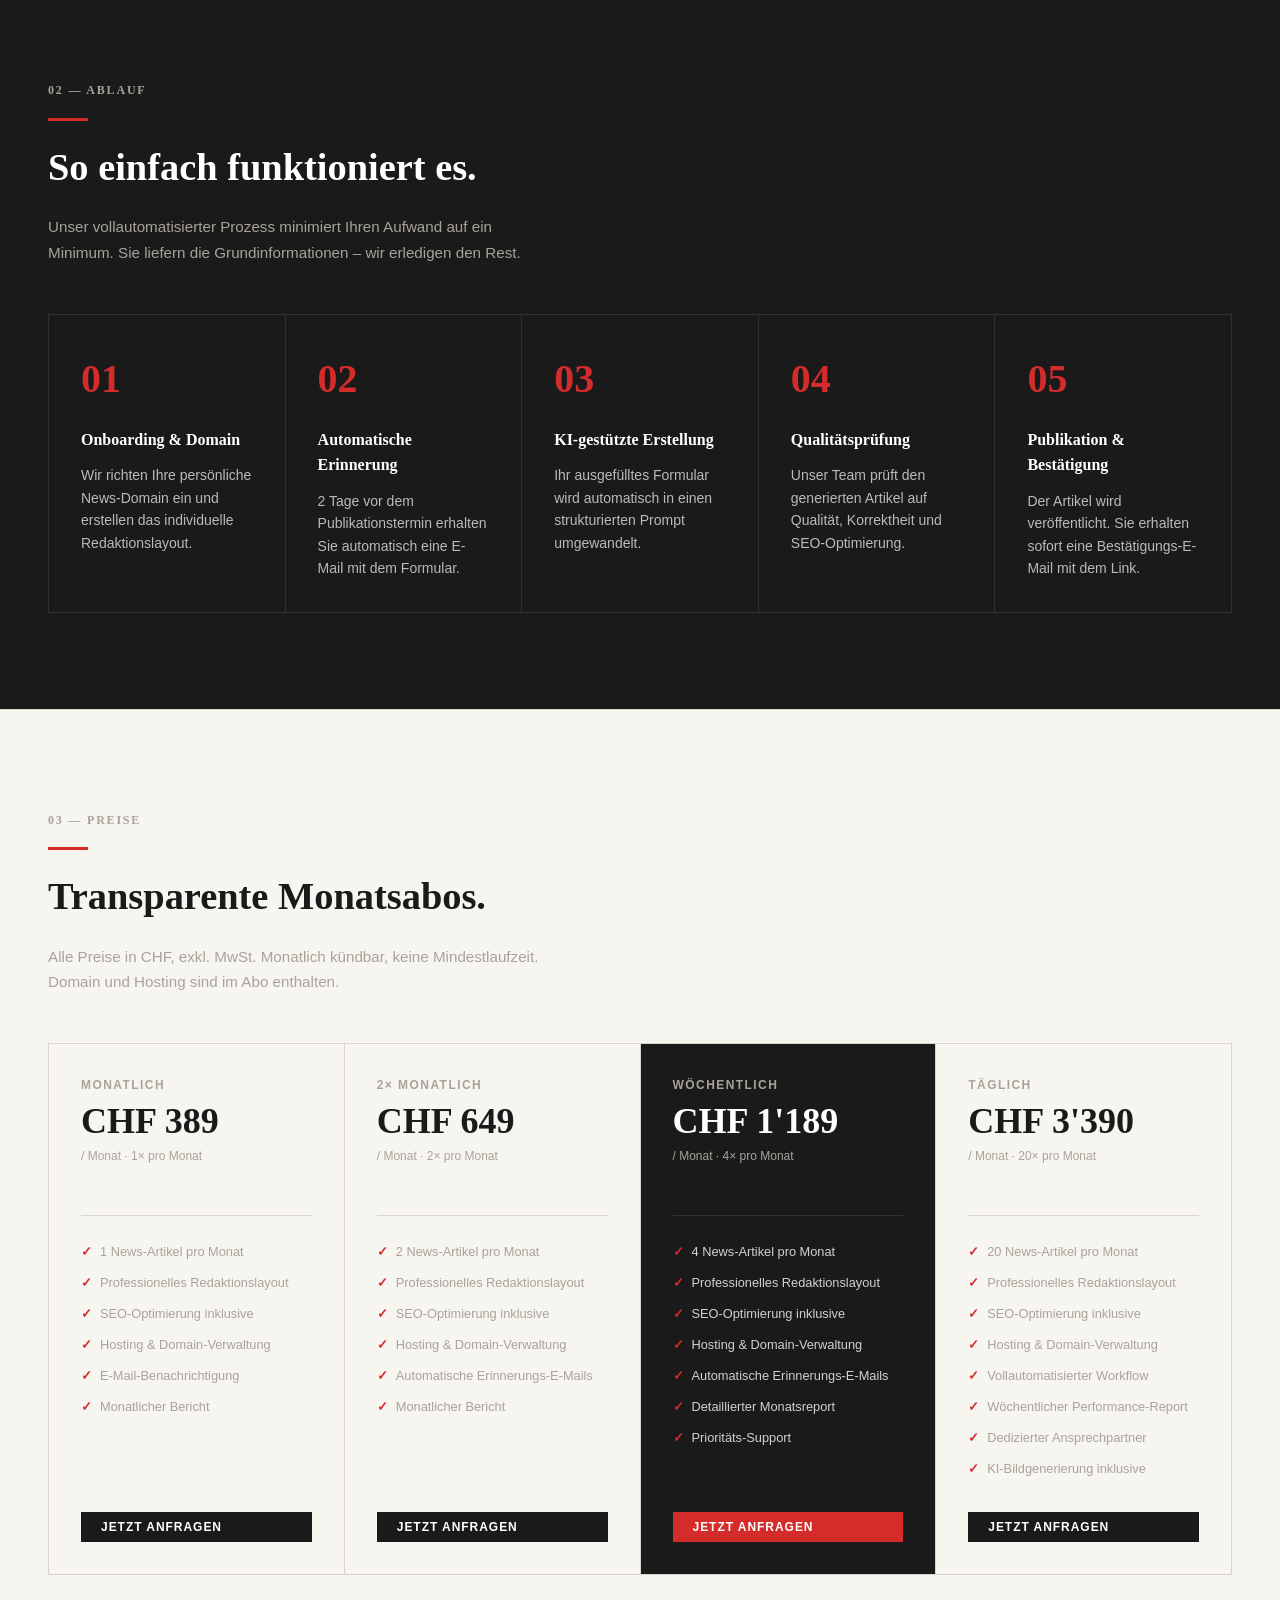
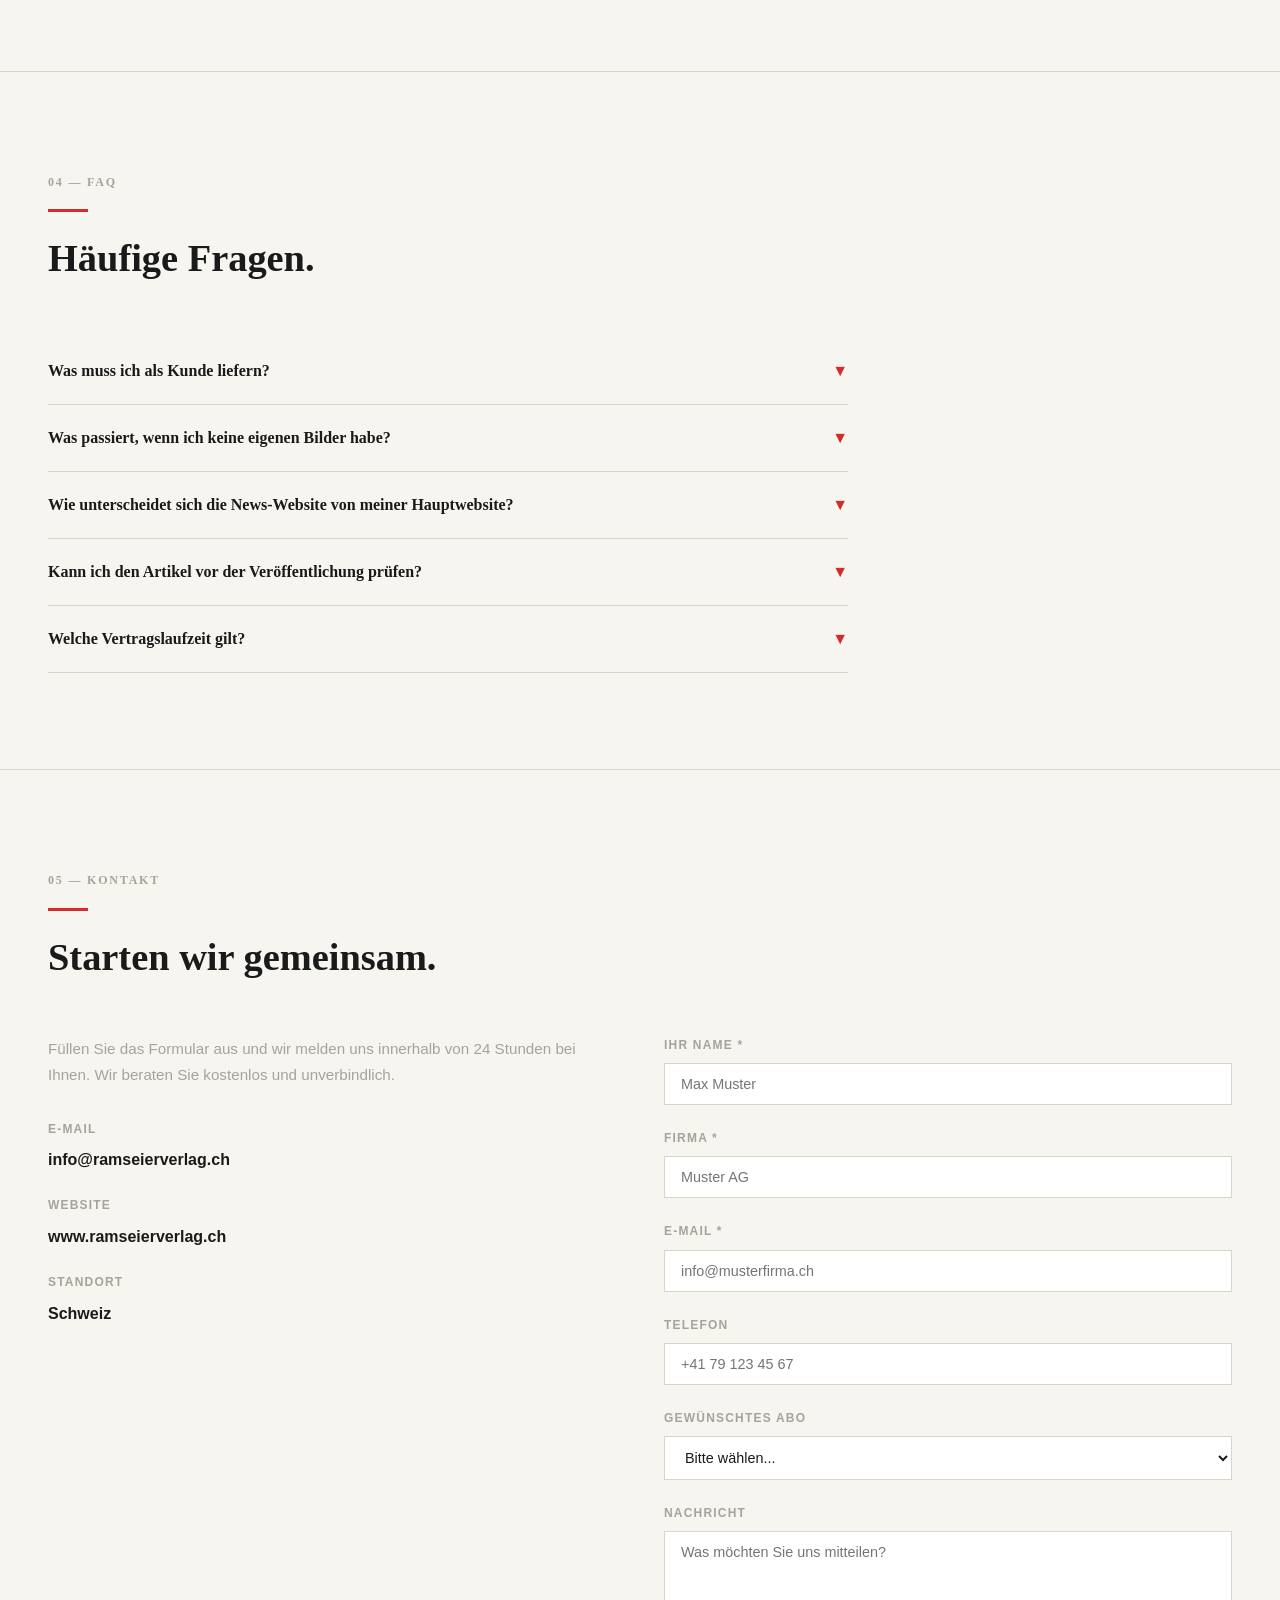
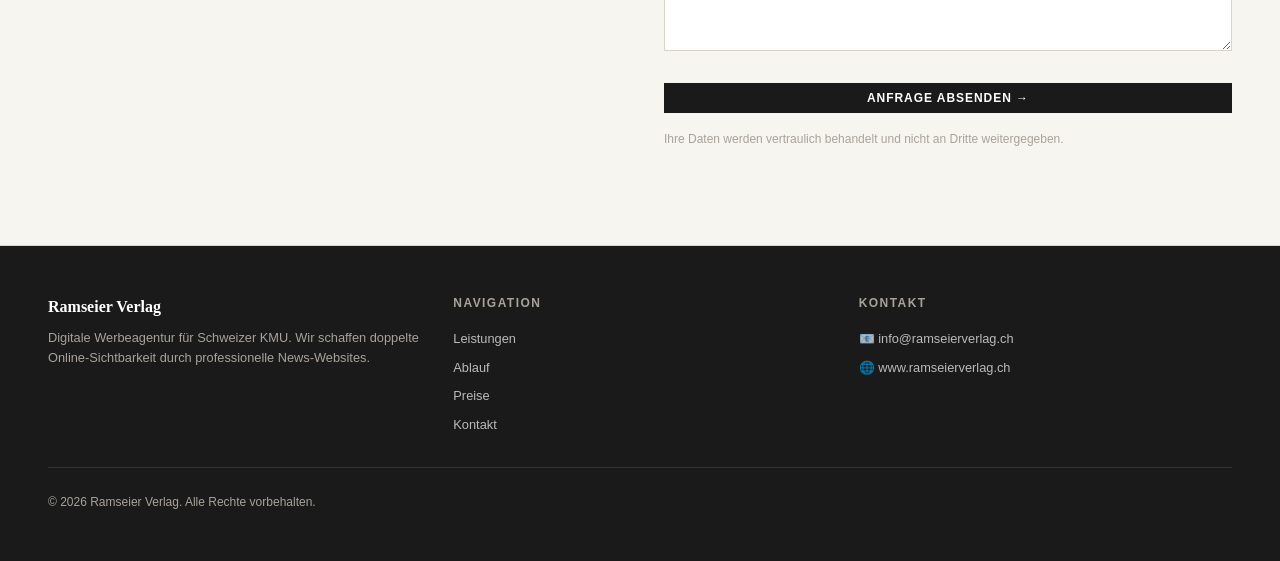
==== commit d28d1ca2: "Rename ramseier-verlag-final.html to index.html" ====
--- a/index.html
+++ b/index.html
@@ -8,457 +8,7 @@
     <link rel="preconnect" href="https://fonts.googleapis.com" />
     <link rel="preconnect" href="https://fonts.gstatic.com" crossorigin />
     <link href="https://fonts.googleapis.com/css2?family=Playfair+Display:wght@700;900&family=Source+Sans+3:wght@400;600;700&display=swap" rel="stylesheet" />
-    <style>
-        * { margin: 0; padding: 0; box-sizing: border-box; }
-        html { scroll-behavior: smooth; }
-        body { 
-            font-family: 'Source Sans 3', -apple-system, BlinkMacSystemFont, 'Segoe UI', sans-serif; 
-            background-color: #f7f5f0; 
-            color: #1a1a1a; 
-            line-height: 1.6; 
-        }
-        
-        .container { max-width: 1280px; margin: 0 auto; padding: 0 1.5rem; }
-        @media (min-width: 768px) { .container { padding: 0 2rem; } }
-        @media (min-width: 1024px) { .container { padding: 0 3rem; } }
-        
-        /* Navigation */
-        nav { 
-            position: fixed; 
-            top: 0; 
-            left: 0; 
-            right: 0; 
-            z-index: 50; 
-            border-bottom: 1px solid #d9d5cc; 
-            background-color: rgba(247,245,240,0.98); 
-            backdrop-filter: blur(10px); 
-        }
-        nav .container { 
-            display: flex; 
-            align-items: center; 
-            justify-content: space-between; 
-            height: 64px; 
-        }
-        .logo { display: flex; align-items: center; gap: 0.5rem; text-decoration: none; }
-        .logo-bar { width: 3px; height: 20px; background-color: #d42b2b; }
-        .logo-text { 
-            font-family: 'Playfair Display', serif; 
-            font-weight: 700; 
-            font-size: 1.125rem; 
-            letter-spacing: -0.02em; 
-            color: #1a1a1a; 
-        }
-        .logo-text-light { font-weight: 400; color: #a8a39a; }
-        
-        .nav-links { display: none; align-items: center; gap: 2rem; }
-        @media (min-width: 768px) { .nav-links { display: flex; } }
-        .nav-links a { 
-            font-size: 0.875rem; 
-            position: relative; 
-            display: inline-block; 
-            color: #1a1a1a;
-            text-decoration: none;
-        }
-        .nav-links a::after { 
-            content: ''; 
-            position: absolute; 
-            bottom: -2px; 
-            left: 0; 
-            width: 0; 
-            height: 2px; 
-            background-color: #d42b2b; 
-            transition: width 200ms cubic-bezier(0.23, 1, 0.32, 1); 
-        }
-        .nav-links a:hover::after { width: 100%; }
-        
-        .btn-primary { 
-            display: inline-flex; 
-            align-items: center; 
-            gap: 0.5rem; 
-            padding: 0.5rem 1.25rem; 
-            background-color: #1a1a1a; 
-            color: white; 
-            font-weight: 700; 
-            font-size: 0.75rem; 
-            letter-spacing: 0.08em; 
-            text-transform: uppercase; 
-            border: none; 
-            border-radius: 0; 
-            cursor: pointer; 
-            transition: background-color 160ms ease-out; 
-            text-decoration: none; 
-        }
-        .btn-primary:hover { background-color: #d42b2b; }
-        
-        .menu-toggle { display: none; background: none; border: none; cursor: pointer; font-size: 1.5rem; }
-        @media (max-width: 767px) { .menu-toggle { display: block; } }
-        
-        /* Hero */
-        .hero { 
-            padding-top: 80px; 
-            min-height: 100vh; 
-            display: flex; 
-            flex-direction: column; 
-            justify-content: center;
-            background-color: #f7f5f0; 
-        }
-        .hero .container { padding: 3rem 1.5rem; }
-        @media (min-width: 768px) { .hero .container { padding: 5rem 2rem; } }
-        
-        .section-num { 
-            font-family: 'Playfair Display', serif; 
-            font-size: 0.75rem; 
-            font-weight: 700; 
-            letter-spacing: 0.15em; 
-            color: #a8a39a; 
-            text-transform: uppercase; 
-        }
-        .accent-line { 
-            display: block; 
-            width: 2.5rem; 
-            height: 3px; 
-            background-color: #d42b2b; 
-            margin: 1rem 0; 
-        }
-        
-        .hero h1 { 
-            font-family: 'Playfair Display', serif; 
-            font-weight: 900; 
-            font-size: clamp(2rem, 5vw, 4rem); 
-            color: #1a1a1a; 
-            line-height: 1.1; 
-            margin: 1rem 0 1.5rem 0; 
-            max-width: 600px;
-        }
-        .hero h1 .red { color: #d42b2b; }
-        
-        .hero p { 
-            font-size: 1rem; 
-            line-height: 1.7; 
-            color: #a8a39a; 
-            max-width: 500px; 
-            margin-bottom: 2rem; 
-        }
-        
-        .hero-buttons { 
-            display: flex; 
-            flex-wrap: wrap; 
-            gap: 1rem; 
-            margin-bottom: 3rem; 
-        }
-        .btn-outline { 
-            display: inline-flex; 
-            align-items: center; 
-            gap: 0.5rem; 
-            padding: 0.75rem 1.5rem; 
-            background-color: transparent; 
-            color: #1a1a1a; 
-            font-weight: 700; 
-            font-size: 0.75rem; 
-            letter-spacing: 0.08em; 
-            text-transform: uppercase; 
-            border: 2px solid #1a1a1a; 
-            border-radius: 0; 
-            cursor: pointer; 
-            transition: all 160ms ease-out; 
-            text-decoration: none; 
-        }
-        .btn-outline:hover { background-color: #1a1a1a; color: white; }
-        
-        .stats { 
-            display: grid; 
-            grid-template-columns: repeat(auto-fit, minmax(150px, 1fr)); 
-            gap: 2rem;
-            border-top: 1px solid #d9d5cc; 
-            padding-top: 2rem; 
-            margin-top: 3rem; 
-        }
-        .stat { }
-        .stat-value { 
-            font-family: 'Playfair Display', serif; 
-            font-weight: 900; 
-            font-size: 2.5rem; 
-            color: #1a1a1a; 
-        }
-        .stat-label { 
-            font-size: 0.75rem; 
-            color: #a8a39a; 
-            margin-top: 0.5rem; 
-            font-weight: 600; 
-            text-transform: uppercase; 
-            letter-spacing: 0.08em; 
-        }
-        
-        /* Sections */
-        section { padding: 4rem 0; border-top: 1px solid #d9d5cc; }
-        @media (min-width: 768px) { section { padding: 6rem 0; } }
-        
-        .section-header { margin-bottom: 3rem; }
-        .section-header h2 { 
-            font-family: 'Playfair Display', serif; 
-            font-weight: 700; 
-            font-size: clamp(1.5rem, 3vw, 2.5rem); 
-            color: #1a1a1a; 
-            max-width: 500px; 
-            margin-top: 1rem;
-        }
-        
-        /* Features */
-        .features-grid { 
-            display: grid; 
-            grid-template-columns: repeat(auto-fit, minmax(280px, 1fr)); 
-            gap: 0; 
-            border-top: 1px solid #d9d5cc; 
-            border-left: 1px solid #d9d5cc; 
-        }
-        .feature-card { 
-            border-right: 1px solid #d9d5cc; 
-            border-bottom: 1px solid #d9d5cc; 
-            padding: 2rem; 
-            display: flex; 
-            flex-direction: column; 
-            gap: 1.5rem; 
-        }
-        .feature-card img { 
-            width: 100%; 
-            height: 160px; 
-            object-fit: cover; 
-        }
-        .feature-icon { color: #d42b2b; font-size: 1.5rem; }
-        .feature-card h3 { 
-            font-family: 'Playfair Display', serif; 
-            font-weight: 700; 
-            font-size: 1.125rem; 
-            color: #1a1a1a; 
-        }
-        .feature-card p { 
-            font-size: 0.9rem; 
-            line-height: 1.6; 
-            color: #a8a39a; 
-        }
-        
-        /* Process */
-        .process-grid { 
-            display: grid; 
-            grid-template-columns: repeat(auto-fit, minmax(200px, 1fr)); 
-            gap: 0; 
-            border-top: 1px solid rgba(255,255,255,0.1); 
-            border-left: 1px solid rgba(255,255,255,0.1); 
-        }
-        .process-step { 
-            border-right: 1px solid rgba(255,255,255,0.1); 
-            border-bottom: 1px solid rgba(255,255,255,0.1); 
-            padding: 2rem; 
-        }
-        .process-step h3 { 
-            font-family: 'Playfair Display', serif; 
-            font-weight: 700; 
-            font-size: 1rem; 
-            color: white; 
-            margin-top: 1rem;
-        }
-        .process-step p { 
-            font-size: 0.875rem; 
-            line-height: 1.6; 
-            color: rgba(255,255,255,0.7); 
-            margin-top: 0.75rem;
-        }
-        .process-num { 
-            font-family: 'Playfair Display', serif; 
-            font-weight: 900; 
-            font-size: 2.5rem; 
-            color: #d42b2b; 
-        }
-        
-        /* Pricing */
-        .pricing-grid { 
-            display: grid; 
-            grid-template-columns: repeat(auto-fit, minmax(220px, 1fr)); 
-            gap: 0; 
-            border-top: 1px solid #d9d5cc; 
-            border-left: 1px solid #d9d5cc; 
-        }
-        .price-card { 
-            border-right: 1px solid #d9d5cc; 
-            border-bottom: 1px solid #d9d5cc; 
-            padding: 2rem; 
-            display: flex; 
-            flex-direction: column; 
-        }
-        .price-card.highlight { background-color: #1a1a1a; }
-        .price-card.highlight .price-label { color: #a8a39a; }
-        .price-card.highlight .price-value { color: white; }
-        .price-card.highlight .price-freq { color: #a8a39a; }
-        .price-card.highlight .price-features { color: rgba(255,255,255,0.8); }
-        .price-card.highlight .btn-primary { background-color: #d42b2b; }
-        .price-card.highlight hr { border-color: rgba(255,255,255,0.1); }
-        
-        .price-label { 
-            font-weight: 700; 
-            font-size: 0.75rem; 
-            letter-spacing: 0.12em; 
-            text-transform: uppercase; 
-            color: #a8a39a; 
-            margin-bottom: 0.5rem; 
-        }
-        .price-value { 
-            font-family: 'Playfair Display', serif; 
-            font-weight: 900; 
-            font-size: 2.25rem; 
-            color: #1a1a1a; 
-            line-height: 1; 
-        }
-        .price-freq { 
-            font-size: 0.75rem; 
-            color: #a8a39a; 
-            margin: 0.5rem 0 1.5rem 0; 
-        }
-        .price-features { 
-            font-size: 0.8rem; 
-            color: #a8a39a; 
-            line-height: 1.8; 
-            flex: 1; 
-            margin-bottom: 1.5rem; 
-        }
-        .price-features li { 
-            display: flex; 
-            align-items: flex-start; 
-            gap: 0.5rem; 
-            margin-bottom: 0.5rem; 
-        }
-        .price-features li::before { 
-            content: '✓'; 
-            color: #d42b2b; 
-            font-weight: bold; 
-            flex-shrink: 0; 
-        }
-        
-        /* FAQ */
-        .faq-container { max-width: 800px; }
-        .faq-item { 
-            border-bottom: 1px solid #d9d5cc; 
-            padding: 1.5rem 0; 
-        }
-        .faq-question { 
-            font-family: 'Playfair Display', serif; 
-            font-weight: 700; 
-            font-size: 1rem; 
-            color: #1a1a1a; 
-            cursor: pointer; 
-            display: flex; 
-            justify-content: space-between; 
-            align-items: center;
-            background: none;
-            border: none;
-            width: 100%;
-            text-align: left;
-        }
-        .faq-answer { 
-            font-size: 0.9rem; 
-            line-height: 1.7; 
-            color: #a8a39a; 
-            margin-top: 1rem; 
-            display: none;
-        }
-        .faq-answer.active { display: block; }
-        .faq-toggle { color: #d42b2b; transition: transform 200ms; }
-        .faq-toggle.active { transform: rotate(180deg); }
-        
-        /* Contact Form */
-        .contact-grid { 
-            display: grid; 
-            grid-template-columns: 1fr; 
-            gap: 3rem; 
-        }
-        @media (min-width: 768px) { .contact-grid { grid-template-columns: 1fr 1fr; } }
-        
-        .form-group { margin-bottom: 1.5rem; }
-        .form-label { 
-            display: block; 
-            font-size: 0.75rem; 
-            font-weight: 700; 
-            letter-spacing: 0.1em; 
-            text-transform: uppercase; 
-            color: #a8a39a; 
-            margin-bottom: 0.5rem; 
-        }
-        .form-input, .form-select, .form-textarea { 
-            width: 100%; 
-            padding: 0.75rem 1rem; 
-            border: 1px solid #d9d5cc; 
-            border-radius: 0; 
-            background-color: white; 
-            color: #1a1a1a; 
-            font-size: 0.9rem; 
-            font-family: 'Source Sans 3', sans-serif; 
-            outline: none; 
-            transition: border-color 150ms ease-out; 
-        }
-        .form-input:focus, .form-select:focus, .form-textarea:focus { 
-            border-color: #d42b2b; 
-        }
-        .form-textarea { resize: vertical; min-height: 120px; }
-        
-        /* Footer */
-        footer { 
-            border-top: 1px solid #d9d5cc; 
-            padding: 3rem 0; 
-            background-color: #1a1a1a; 
-            color: white; 
-        }
-        .footer-grid { 
-            display: grid; 
-            grid-template-columns: repeat(auto-fit, minmax(200px, 1fr)); 
-            gap: 2rem; 
-            padding-bottom: 2rem; 
-            border-bottom: 1px solid rgba(255,255,255,0.1); 
-            margin-bottom: 1.5rem; 
-        }
-        .footer-brand { 
-            font-family: 'Playfair Display', serif; 
-            font-weight: 700; 
-            font-size: 1rem; 
-            color: white; 
-            margin-bottom: 0.5rem; 
-        }
-        .footer-text { 
-            font-size: 0.8rem; 
-            line-height: 1.6; 
-            color: #a8a39a; 
-        }
-        .footer-title { 
-            font-size: 0.75rem; 
-            font-weight: 700; 
-            letter-spacing: 0.12em; 
-            text-transform: uppercase; 
-            color: #a8a39a; 
-            margin-bottom: 1rem; 
-        }
-        .footer-links { display: flex; flex-direction: column; gap: 0.5rem; }
-        .footer-links a { 
-            font-size: 0.8rem; 
-            color: rgba(255,255,255,0.7); 
-            text-decoration: none; 
-            transition: color 150ms ease-out; 
-        }
-        .footer-links a:hover { color: #d42b2b; }
-        
-        .footer-bottom { 
-            display: flex; 
-            flex-direction: column; 
-            gap: 1rem; 
-            font-size: 0.75rem; 
-            color: #a8a39a; 
-        }
-        
-        /* Dark section */
-        .dark-section { 
-            background-color: #1a1a1a; 
-            color: white; 
-        }
-        .dark-section .section-num { color: #a8a39a; }
-        .dark-section h2 { color: white; }
-    </style>
+    <link rel="stylesheet" href="ramseier-styles.css" />
 </head>
 <body>
 
@@ -476,7 +26,7 @@
             <a href="#faq">FAQ</a>
             <a href="#kontakt" class="btn-primary">Kontakt</a>
         </div>
-        <button class="menu-toggle" onclick="alert('Mobile menu')">☰</button>
+        <button class="menu-toggle">☰</button>
     </div>
 </nav>
 
@@ -598,7 +148,7 @@
                     <li>E-Mail-Benachrichtigung</li>
                     <li>Monatlicher Bericht</li>
                 </ul>
-                <button class="btn-primary" onclick="document.getElementById('kontakt').scrollIntoView({behavior:'smooth'})">Jetzt anfragen</button>
+                <button class="btn-primary" data-scroll="#kontakt">Jetzt anfragen</button>
             </div>
             <div class="price-card">
                 <div class="price-label">2× Monatlich</div>
@@ -613,7 +163,7 @@
                     <li>Automatische Erinnerungs-E-Mails</li>
                     <li>Monatlicher Bericht</li>
                 </ul>
-                <button class="btn-primary" onclick="document.getElementById('kontakt').scrollIntoView({behavior:'smooth'})">Jetzt anfragen</button>
+                <button class="btn-primary" data-scroll="#kontakt">Jetzt anfragen</button>
             </div>
             <div class="price-card highlight">
                 <div class="price-label">Wöchentlich</div>
@@ -629,7 +179,7 @@
                     <li>Detaillierter Monatsreport</li>
                     <li>Prioritäts-Support</li>
                 </ul>
-                <button class="btn-primary" style="background-color: #d42b2b;" onclick="document.getElementById('kontakt').scrollIntoView({behavior:'smooth'})">Jetzt anfragen</button>
+                <button class="btn-primary" style="background-color: #d42b2b;" data-scroll="#kontakt">Jetzt anfragen</button>
             </div>
             <div class="price-card">
                 <div class="price-label">Täglich</div>
@@ -646,7 +196,7 @@
                     <li>Dedizierter Ansprechpartner</li>
                     <li>KI-Bildgenerierung inklusive</li>
                 </ul>
-                <button class="btn-primary" onclick="document.getElementById('kontakt').scrollIntoView({behavior:'smooth'})">Jetzt anfragen</button>
+                <button class="btn-primary" data-scroll="#kontakt">Jetzt anfragen</button>
             </div>
         </div>
     </div>
@@ -662,35 +212,35 @@
         </div>
         <div class="faq-container">
             <div class="faq-item">
-                <button class="faq-question" onclick="toggleFaq(this)">
+                <button class="faq-question">
                     Was muss ich als Kunde liefern?
                     <span class="faq-toggle">▼</span>
                 </button>
                 <div class="faq-answer">Je nach Abo-Modell erhalten Sie rechtzeitig ein Formular per E-Mail. Sie füllen die Grundinformationen aus (Thema, Kernaussagen, Datum) und laden optionale Bilder hoch. Das dauert in der Regel 10–15 Minuten.</div>
             </div>
             <div class="faq-item">
-                <button class="faq-question" onclick="toggleFaq(this)">
+                <button class="faq-question">
                     Was passiert, wenn ich keine eigenen Bilder habe?
                     <span class="faq-toggle">▼</span>
                 </button>
                 <div class="faq-answer">Kein Problem. Gegen einen kleinen Aufpreis generieren wir professionelle KI-Bilder, die perfekt zum Thema Ihres Artikels passen. Alternativ nutzen wir lizenzfreie Stockfotos.</div>
             </div>
             <div class="faq-item">
-                <button class="faq-question" onclick="toggleFaq(this)">
+                <button class="faq-question">
                     Wie unterscheidet sich die News-Website von meiner Hauptwebsite?
                     <span class="faq-toggle">▼</span>
                 </button>
                 <div class="faq-answer">Ihre Hauptwebsite (z.B. ihrafirma.ch) bleibt unverändert. Die News-Website (ihrafirma-news.ch) ist eine eigenständige, schnelle Seite, die ausschliesslich für News und Berichte optimiert ist – ideal für Suchmaschinen.</div>
             </div>
             <div class="faq-item">
-                <button class="faq-question" onclick="toggleFaq(this)">
+                <button class="faq-question">
                     Kann ich den Artikel vor der Veröffentlichung prüfen?
                     <span class="faq-toggle">▼</span>
                 </button>
                 <div class="faq-answer">Ja. Auf Wunsch senden wir Ihnen den Artikel zur Freigabe, bevor er online geht. Beim Wöchentlich- und Täglich-Abo ist dies standardmässig inbegriffen.</div>
             </div>
             <div class="faq-item">
-                <button class="faq-question" onclick="toggleFaq(this)">
+                <button class="faq-question">
                     Welche Vertragslaufzeit gilt?
                     <span class="faq-toggle">▼</span>
                 </button>
@@ -714,11 +264,11 @@
                 <div style="display: flex; flex-direction: column; gap: 1.5rem;">
                     <div>
                         <div class="form-label">E-Mail</div>
-                        <a href="mailto:info@ramseierverlag.ch" style="color: #1a1a1a; font-weight: 600; text-decoration: none;">info@ramseierverlag.ch</a>
+                        <a href="mailto:info@ramseierverlag.ch" style="color: #1a1a1a; font-weight: 600;">info@ramseierverlag.ch</a>
                     </div>
                     <div>
                         <div class="form-label">Website</div>
-                        <a href="https://www.ramseierverlag.ch" style="color: #1a1a1a; font-weight: 600; text-decoration: none;">www.ramseierverlag.ch</a>
+                        <a href="https://www.ramseierverlag.ch" style="color: #1a1a1a; font-weight: 600;">www.ramseierverlag.ch</a>
                     </div>
                     <div>
                         <div class="form-label">Standort</div>
@@ -727,7 +277,7 @@
                 </div>
             </div>
             <div>
-                <form onsubmit="event.preventDefault(); alert('Vielen Dank! Wir melden uns innerhalb von 24 Stunden.'); this.reset();">
+                <form>
                     <div class="form-group">
                         <label class="form-label">Ihr Name *</label>
                         <input type="text" class="form-input" placeholder="Max Muster" required />
@@ -798,14 +348,8 @@
     </div>
 </footer>
 
-<script>
-function toggleFaq(button) {
-    const answer = button.nextElementSibling;
-    const toggle = button.querySelector('.faq-toggle');
-    answer.classList.toggle('active');
-    toggle.classList.toggle('active');
-}
-</script>
+<!-- External Scripts -->
+<script src="ramseier-script.js"></script>
 
 </body>
 </html>
--- a/ramseier-styles.css
+++ b/ramseier-styles.css
@@ -0,0 +1,760 @@
+/**
+ * Ramseier Verlag - Main Stylesheet
+ * Swiss Editorial Modernism Design
+ * Colors: Off-White (#f7f5f0), Anthrazit (#1a1a1a), Signalrot (#d42b2b), Taupe (#a8a39a)
+ */
+
+/* ─────────────────────────────────────────────────────────────
+   RESET & BASE STYLES
+   ───────────────────────────────────────────────────────────── */
+
+* {
+    margin: 0;
+    padding: 0;
+    box-sizing: border-box;
+}
+
+html {
+    scroll-behavior: smooth;
+}
+
+body {
+    font-family: 'Source Sans 3', -apple-system, BlinkMacSystemFont, 'Segoe UI', sans-serif;
+    background-color: #f7f5f0;
+    color: #1a1a1a;
+    line-height: 1.6;
+}
+
+/* ─────────────────────────────────────────────────────────────
+   TYPOGRAPHY
+   ───────────────────────────────────────────────────────────── */
+
+h1, h2, h3, h4, h5, h6 {
+    font-family: 'Playfair Display', serif;
+    font-weight: 700;
+}
+
+h1 {
+    font-weight: 900;
+    font-size: clamp(2rem, 5vw, 4rem);
+    line-height: 1.1;
+}
+
+h2 {
+    font-size: clamp(1.5rem, 3vw, 2.5rem);
+}
+
+h3 {
+    font-size: 1.125rem;
+}
+
+p {
+    line-height: 1.7;
+}
+
+a {
+    color: #1a1a1a;
+    text-decoration: none;
+    transition: color 150ms ease-out;
+}
+
+a:hover {
+    color: #d42b2b;
+}
+
+/* ─────────────────────────────────────────────────────────────
+   LAYOUT & CONTAINER
+   ───────────────────────────────────────────────────────────── */
+
+.container {
+    max-width: 1280px;
+    margin: 0 auto;
+    padding: 0 1.5rem;
+}
+
+@media (min-width: 768px) {
+    .container {
+        padding: 0 2rem;
+    }
+}
+
+@media (min-width: 1024px) {
+    .container {
+        padding: 0 3rem;
+    }
+}
+
+/* ─────────────────────────────────────────────────────────────
+   NAVIGATION
+   ───────────────────────────────────────────────────────────── */
+
+nav {
+    position: fixed;
+    top: 0;
+    left: 0;
+    right: 0;
+    z-index: 50;
+    border-bottom: 1px solid #d9d5cc;
+    background-color: rgba(247, 245, 240, 0.98);
+    backdrop-filter: blur(10px);
+}
+
+nav .container {
+    display: flex;
+    align-items: center;
+    justify-content: space-between;
+    height: 64px;
+}
+
+.logo {
+    display: flex;
+    align-items: center;
+    gap: 0.5rem;
+    text-decoration: none;
+}
+
+.logo-bar {
+    width: 3px;
+    height: 20px;
+    background-color: #d42b2b;
+}
+
+.logo-text {
+    font-family: 'Playfair Display', serif;
+    font-weight: 700;
+    font-size: 1.125rem;
+    letter-spacing: -0.02em;
+    color: #1a1a1a;
+}
+
+.logo-text-light {
+    font-weight: 400;
+    color: #a8a39a;
+}
+
+.nav-links {
+    display: none;
+    align-items: center;
+    gap: 2rem;
+}
+
+@media (min-width: 768px) {
+    .nav-links {
+        display: flex;
+    }
+}
+
+.nav-links a {
+    font-size: 0.875rem;
+    position: relative;
+    display: inline-block;
+    color: #1a1a1a;
+}
+
+.nav-links a::after {
+    content: '';
+    position: absolute;
+    bottom: -2px;
+    left: 0;
+    width: 0;
+    height: 2px;
+    background-color: #d42b2b;
+    transition: width 200ms cubic-bezier(0.23, 1, 0.32, 1);
+}
+
+.nav-links a:hover::after {
+    width: 100%;
+}
+
+.menu-toggle {
+    display: none;
+    background: none;
+    border: none;
+    cursor: pointer;
+    font-size: 1.5rem;
+}
+
+@media (max-width: 767px) {
+    .menu-toggle {
+        display: block;
+    }
+}
+
+/* ─────────────────────────────────────────────────────────────
+   BUTTONS
+   ───────────────────────────────────────────────────────────── */
+
+.btn-primary {
+    display: inline-flex;
+    align-items: center;
+    gap: 0.5rem;
+    padding: 0.5rem 1.25rem;
+    background-color: #1a1a1a;
+    color: white;
+    font-weight: 700;
+    font-size: 0.75rem;
+    letter-spacing: 0.08em;
+    text-transform: uppercase;
+    border: none;
+    border-radius: 0;
+    cursor: pointer;
+    transition: background-color 160ms ease-out;
+    text-decoration: none;
+}
+
+.btn-primary:hover {
+    background-color: #d42b2b;
+}
+
+.btn-outline {
+    display: inline-flex;
+    align-items: center;
+    gap: 0.5rem;
+    padding: 0.75rem 1.5rem;
+    background-color: transparent;
+    color: #1a1a1a;
+    font-weight: 700;
+    font-size: 0.75rem;
+    letter-spacing: 0.08em;
+    text-transform: uppercase;
+    border: 2px solid #1a1a1a;
+    border-radius: 0;
+    cursor: pointer;
+    transition: all 160ms ease-out;
+    text-decoration: none;
+}
+
+.btn-outline:hover {
+    background-color: #1a1a1a;
+    color: white;
+}
+
+/* ─────────────────────────────────────────────────────────────
+   SECTIONS & LAYOUT
+   ───────────────────────────────────────────────────────────── */
+
+section {
+    padding: 4rem 0;
+    border-top: 1px solid #d9d5cc;
+}
+
+@media (min-width: 768px) {
+    section {
+        padding: 6rem 0;
+    }
+}
+
+.section-num {
+    font-family: 'Playfair Display', serif;
+    font-size: 0.75rem;
+    font-weight: 700;
+    letter-spacing: 0.15em;
+    color: #a8a39a;
+    text-transform: uppercase;
+}
+
+.accent-line {
+    display: block;
+    width: 2.5rem;
+    height: 3px;
+    background-color: #d42b2b;
+    margin: 1rem 0;
+}
+
+.section-header {
+    margin-bottom: 3rem;
+}
+
+.section-header h2 {
+    color: #1a1a1a;
+    max-width: 500px;
+    margin-top: 1rem;
+}
+
+/* ─────────────────────────────────────────────────────────────
+   HERO SECTION
+   ───────────────────────────────────────────────────────────── */
+
+.hero {
+    padding-top: 80px;
+    min-height: 100vh;
+    display: flex;
+    flex-direction: column;
+    justify-content: center;
+    background-color: #f7f5f0;
+}
+
+.hero .container {
+    padding: 3rem 1.5rem;
+}
+
+@media (min-width: 768px) {
+    .hero .container {
+        padding: 5rem 2rem;
+    }
+}
+
+.hero h1 {
+    color: #1a1a1a;
+    margin: 1rem 0 1.5rem 0;
+    max-width: 600px;
+}
+
+.hero h1 .red {
+    color: #d42b2b;
+}
+
+.hero p {
+    font-size: 1rem;
+    color: #a8a39a;
+    max-width: 500px;
+    margin-bottom: 2rem;
+}
+
+.hero-buttons {
+    display: flex;
+    flex-wrap: wrap;
+    gap: 1rem;
+    margin-bottom: 3rem;
+}
+
+.stats {
+    display: grid;
+    grid-template-columns: repeat(auto-fit, minmax(150px, 1fr));
+    gap: 2rem;
+    border-top: 1px solid #d9d5cc;
+    padding-top: 2rem;
+    margin-top: 3rem;
+}
+
+.stat-value {
+    font-family: 'Playfair Display', serif;
+    font-weight: 900;
+    font-size: 2.5rem;
+    color: #1a1a1a;
+}
+
+.stat-label {
+    font-size: 0.75rem;
+    color: #a8a39a;
+    margin-top: 0.5rem;
+    font-weight: 600;
+    text-transform: uppercase;
+    letter-spacing: 0.08em;
+}
+
+/* ─────────────────────────────────────────────────────────────
+   FEATURES GRID
+   ───────────────────────────────────────────────────────────── */
+
+.features-grid {
+    display: grid;
+    grid-template-columns: repeat(auto-fit, minmax(280px, 1fr));
+    gap: 0;
+    border-top: 1px solid #d9d5cc;
+    border-left: 1px solid #d9d5cc;
+}
+
+.feature-card {
+    border-right: 1px solid #d9d5cc;
+    border-bottom: 1px solid #d9d5cc;
+    padding: 2rem;
+    display: flex;
+    flex-direction: column;
+    gap: 1.5rem;
+}
+
+.feature-icon {
+    color: #d42b2b;
+    font-size: 1.5rem;
+}
+
+.feature-card h3 {
+    font-family: 'Playfair Display', serif;
+    font-weight: 700;
+    font-size: 1.125rem;
+    color: #1a1a1a;
+}
+
+.feature-card p {
+    font-size: 0.9rem;
+    line-height: 1.6;
+    color: #a8a39a;
+}
+
+/* ─────────────────────────────────────────────────────────────
+   PROCESS GRID
+   ───────────────────────────────────────────────────────────── */
+
+.dark-section {
+    background-color: #1a1a1a;
+    color: white;
+}
+
+.dark-section .section-num {
+    color: #a8a39a;
+}
+
+.dark-section h2 {
+    color: white;
+}
+
+.process-grid {
+    display: grid;
+    grid-template-columns: repeat(auto-fit, minmax(200px, 1fr));
+    gap: 0;
+    border-top: 1px solid rgba(255, 255, 255, 0.1);
+    border-left: 1px solid rgba(255, 255, 255, 0.1);
+}
+
+.process-step {
+    border-right: 1px solid rgba(255, 255, 255, 0.1);
+    border-bottom: 1px solid rgba(255, 255, 255, 0.1);
+    padding: 2rem;
+}
+
+.process-step h3 {
+    font-family: 'Playfair Display', serif;
+    font-weight: 700;
+    font-size: 1rem;
+    color: white;
+    margin-top: 1rem;
+}
+
+.process-step p {
+    font-size: 0.875rem;
+    line-height: 1.6;
+    color: rgba(255, 255, 255, 0.7);
+    margin-top: 0.75rem;
+}
+
+.process-num {
+    font-family: 'Playfair Display', serif;
+    font-weight: 900;
+    font-size: 2.5rem;
+    color: #d42b2b;
+}
+
+/* ─────────────────────────────────────────────────────────────
+   PRICING GRID
+   ───────────────────────────────────────────────────────────── */
+
+.pricing-grid {
+    display: grid;
+    grid-template-columns: repeat(auto-fit, minmax(220px, 1fr));
+    gap: 0;
+    border-top: 1px solid #d9d5cc;
+    border-left: 1px solid #d9d5cc;
+}
+
+.price-card {
+    border-right: 1px solid #d9d5cc;
+    border-bottom: 1px solid #d9d5cc;
+    padding: 2rem;
+    display: flex;
+    flex-direction: column;
+}
+
+.price-card.highlight {
+    background-color: #1a1a1a;
+}
+
+.price-card.highlight .price-label {
+    color: #a8a39a;
+}
+
+.price-card.highlight .price-value {
+    color: white;
+}
+
+.price-card.highlight .price-freq {
+    color: #a8a39a;
+}
+
+.price-card.highlight .price-features {
+    color: rgba(255, 255, 255, 0.8);
+}
+
+.price-card.highlight .btn-primary {
+    background-color: #d42b2b;
+}
+
+.price-card.highlight hr {
+    border-color: rgba(255, 255, 255, 0.1);
+}
+
+.price-label {
+    font-weight: 700;
+    font-size: 0.75rem;
+    letter-spacing: 0.12em;
+    text-transform: uppercase;
+    color: #a8a39a;
+    margin-bottom: 0.5rem;
+}
+
+.price-value {
+    font-family: 'Playfair Display', serif;
+    font-weight: 900;
+    font-size: 2.25rem;
+    color: #1a1a1a;
+    line-height: 1;
+}
+
+.price-freq {
+    font-size: 0.75rem;
+    color: #a8a39a;
+    margin: 0.5rem 0 1.5rem 0;
+}
+
+.price-features {
+    font-size: 0.8rem;
+    color: #a8a39a;
+    line-height: 1.8;
+    flex: 1;
+    margin-bottom: 1.5rem;
+    list-style: none;
+}
+
+.price-features li {
+    display: flex;
+    align-items: flex-start;
+    gap: 0.5rem;
+    margin-bottom: 0.5rem;
+}
+
+.price-features li::before {
+    content: '✓';
+    color: #d42b2b;
+    font-weight: bold;
+    flex-shrink: 0;
+}
+
+/* ─────────────────────────────────────────────────────────────
+   FAQ SECTION
+   ───────────────────────────────────────────────────────────── */
+
+.faq-container {
+    max-width: 800px;
+}
+
+.faq-item {
+    border-bottom: 1px solid #d9d5cc;
+    padding: 1.5rem 0;
+}
+
+.faq-question {
+    font-family: 'Playfair Display', serif;
+    font-weight: 700;
+    font-size: 1rem;
+    color: #1a1a1a;
+    cursor: pointer;
+    display: flex;
+    justify-content: space-between;
+    align-items: center;
+    background: none;
+    border: none;
+    width: 100%;
+    text-align: left;
+    transition: color 150ms ease-out;
+}
+
+.faq-question:hover {
+    color: #d42b2b;
+}
+
+.faq-answer {
+    font-size: 0.9rem;
+    line-height: 1.7;
+    color: #a8a39a;
+    margin-top: 1rem;
+    display: none;
+}
+
+.faq-answer.active {
+    display: block;
+}
+
+.faq-toggle {
+    color: #d42b2b;
+    transition: transform 200ms cubic-bezier(0.23, 1, 0.32, 1);
+}
+
+.faq-toggle.active {
+    transform: rotate(180deg);
+}
+
+/* ─────────────────────────────────────────────────────────────
+   CONTACT FORM
+   ───────────────────────────────────────────────────────────── */
+
+.contact-grid {
+    display: grid;
+    grid-template-columns: 1fr;
+    gap: 3rem;
+}
+
+@media (min-width: 768px) {
+    .contact-grid {
+        grid-template-columns: 1fr 1fr;
+    }
+}
+
+.form-group {
+    margin-bottom: 1.5rem;
+}
+
+.form-label {
+    display: block;
+    font-size: 0.75rem;
+    font-weight: 700;
+    letter-spacing: 0.1em;
+    text-transform: uppercase;
+    color: #a8a39a;
+    margin-bottom: 0.5rem;
+}
+
+.form-input,
+.form-select,
+.form-textarea {
+    width: 100%;
+    padding: 0.75rem 1rem;
+    border: 1px solid #d9d5cc;
+    border-radius: 0;
+    background-color: white;
+    color: #1a1a1a;
+    font-size: 0.9rem;
+    font-family: 'Source Sans 3', sans-serif;
+    outline: none;
+    transition: border-color 150ms ease-out;
+}
+
+.form-input:focus,
+.form-select:focus,
+.form-textarea:focus {
+    border-color: #d42b2b;
+}
+
+.form-textarea {
+    resize: vertical;
+    min-height: 120px;
+}
+
+/* ─────────────────────────────────────────────────────────────
+   FOOTER
+   ───────────────────────────────────────────────────────────── */
+
+footer {
+    border-top: 1px solid #d9d5cc;
+    padding: 3rem 0;
+    background-color: #1a1a1a;
+    color: white;
+}
+
+.footer-grid {
+    display: grid;
+    grid-template-columns: repeat(auto-fit, minmax(200px, 1fr));
+    gap: 2rem;
+    padding-bottom: 2rem;
+    border-bottom: 1px solid rgba(255, 255, 255, 0.1);
+    margin-bottom: 1.5rem;
+}
+
+.footer-brand {
+    font-family: 'Playfair Display', serif;
+    font-weight: 700;
+    font-size: 1rem;
+    color: white;
+    margin-bottom: 0.5rem;
+}
+
+.footer-text {
+    font-size: 0.8rem;
+    line-height: 1.6;
+    color: #a8a39a;
+}
+
+.footer-title {
+    font-size: 0.75rem;
+    font-weight: 700;
+    letter-spacing: 0.12em;
+    text-transform: uppercase;
+    color: #a8a39a;
+    margin-bottom: 1rem;
+}
+
+.footer-links {
+    display: flex;
+    flex-direction: column;
+    gap: 0.5rem;
+}
+
+.footer-links a {
+    font-size: 0.8rem;
+    color: rgba(255, 255, 255, 0.7);
+    text-decoration: none;
+    transition: color 150ms ease-out;
+}
+
+.footer-links a:hover {
+    color: #d42b2b;
+}
+
+.footer-bottom {
+    display: flex;
+    flex-direction: column;
+    gap: 1rem;
+    font-size: 0.75rem;
+    color: #a8a39a;
+}
+
+/* ─────────────────────────────────────────────────────────────
+   ANIMATIONS
+   ───────────────────────────────────────────────────────────── */
+
+@keyframes slideIn {
+    from {
+        opacity: 0;
+        transform: translateX(100px);
+    }
+    to {
+        opacity: 1;
+        transform: translateX(0);
+    }
+}
+
+@keyframes slideOut {
+    from {
+        opacity: 1;
+        transform: translateX(0);
+    }
+    to {
+        opacity: 0;
+        transform: translateX(100px);
+    }
+}
+
+@keyframes ripple {
+    to {
+        opacity: 0;
+        transform: scale(4);
+    }
+}
+
+/* ─────────────────────────────────────────────────────────────
+   ACCESSIBILITY
+   ───────────────────────────────────────────────────────────── */
+
+@media (prefers-reduced-motion: reduce) {
+    * {
+        animation-duration: 0.01ms !important;
+        animation-iteration-count: 1 !important;
+        transition-duration: 0.01ms !important;
+    }
+}
+
+@media (prefers-color-scheme: dark) {
+    body {
+        background-color: #1a1a1a;
+        color: #f7f5f0;
+    }
+}
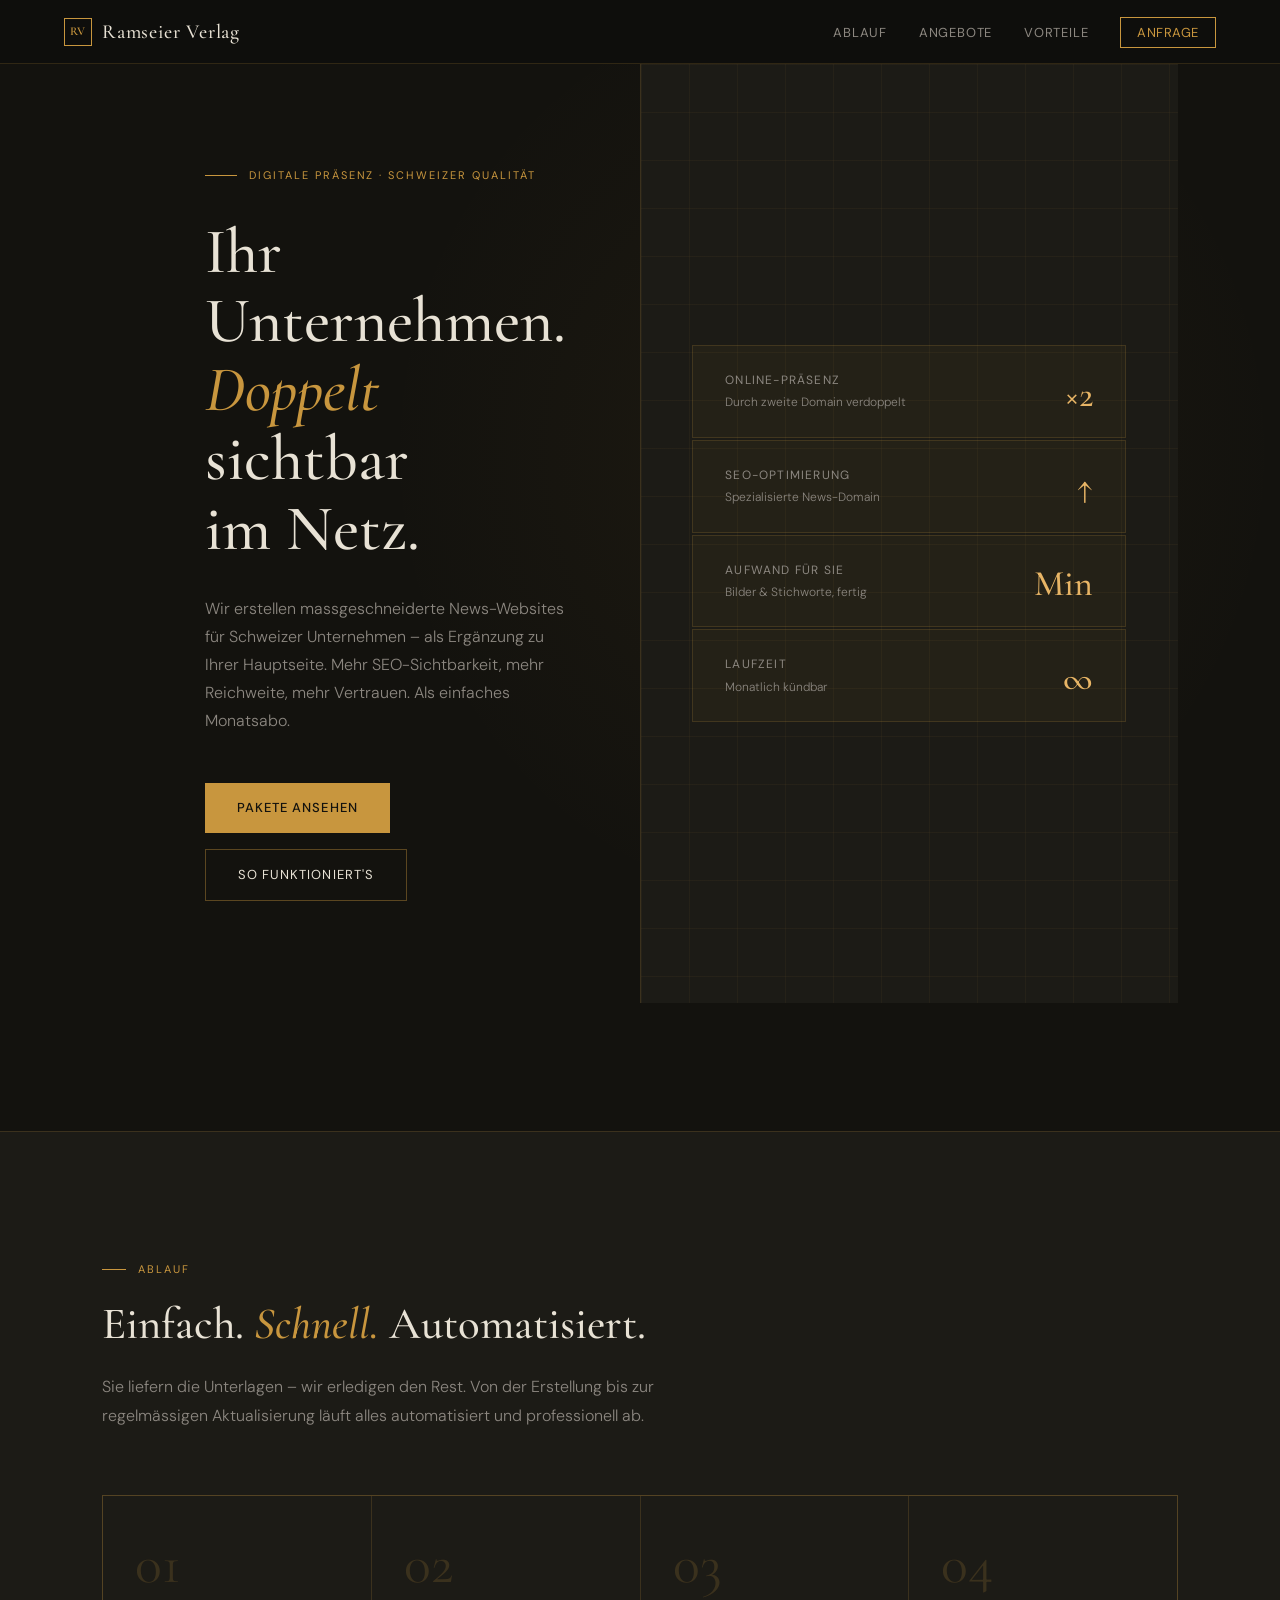
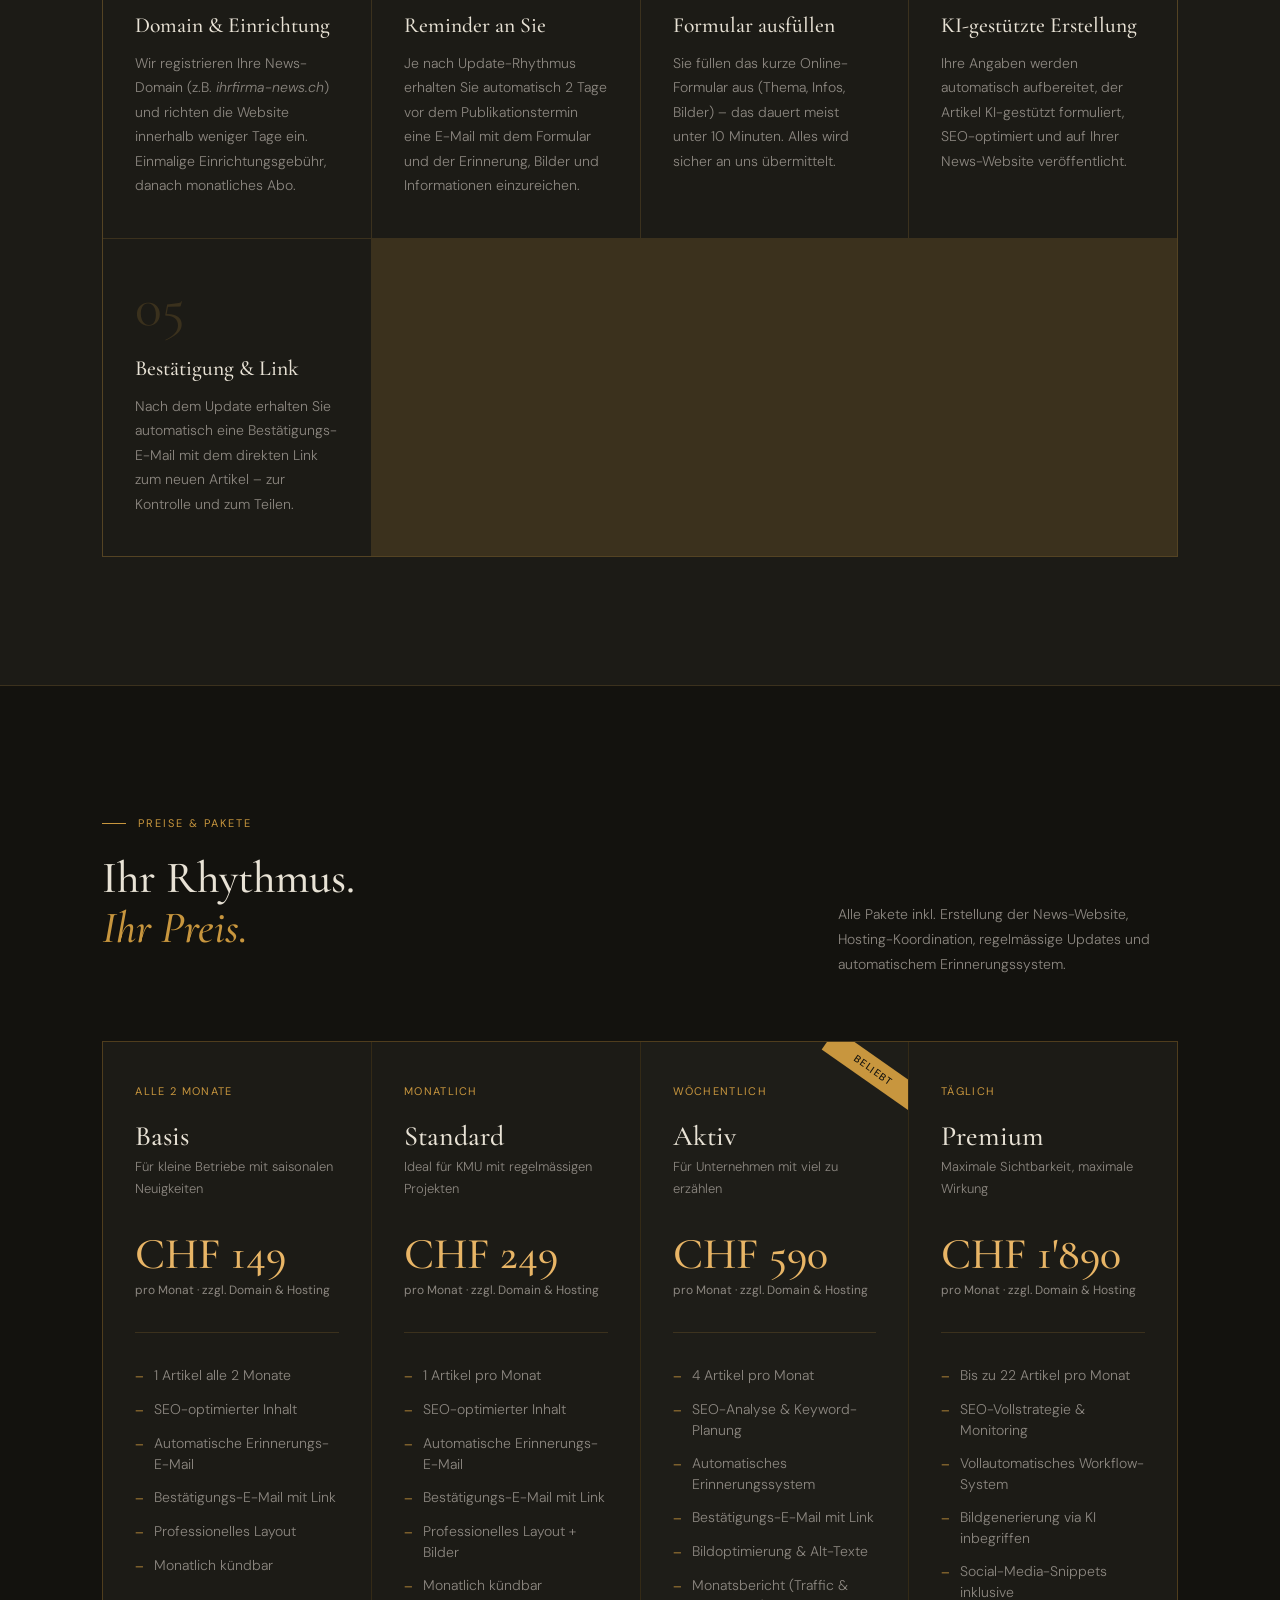
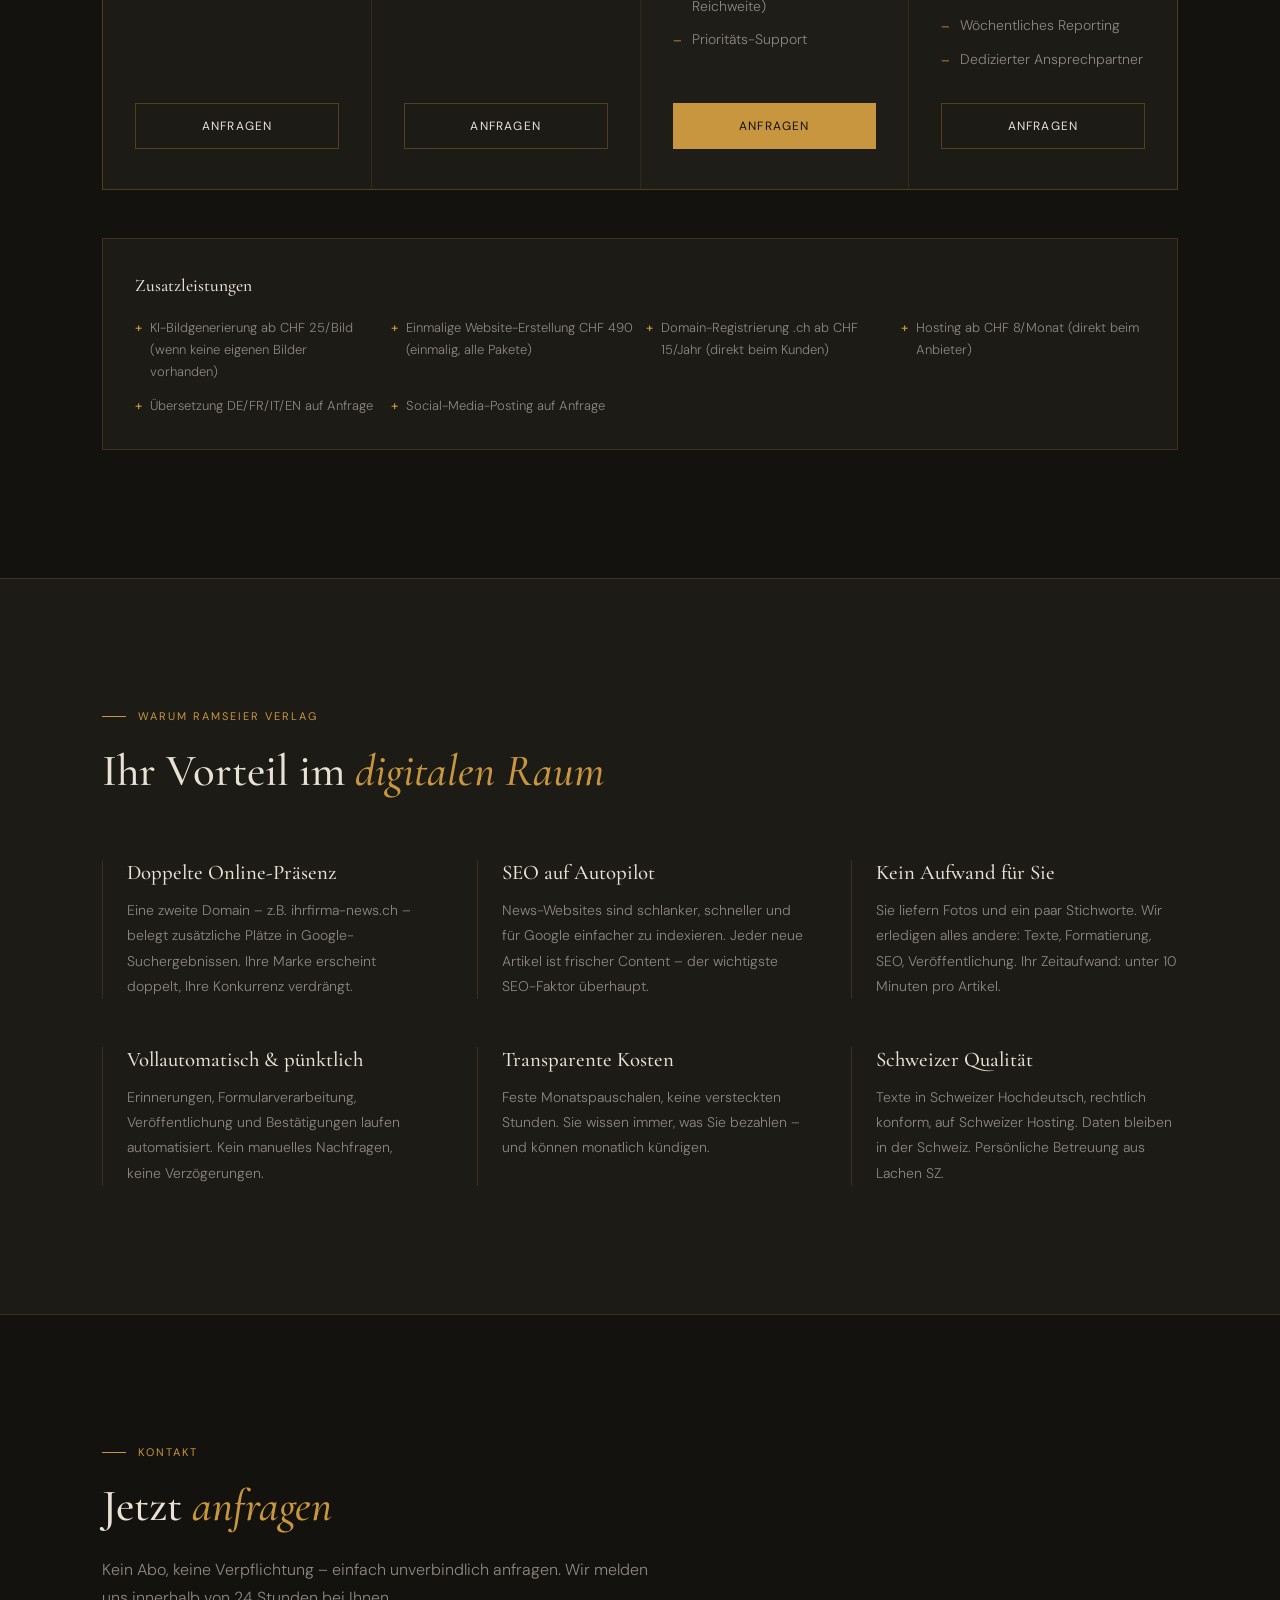
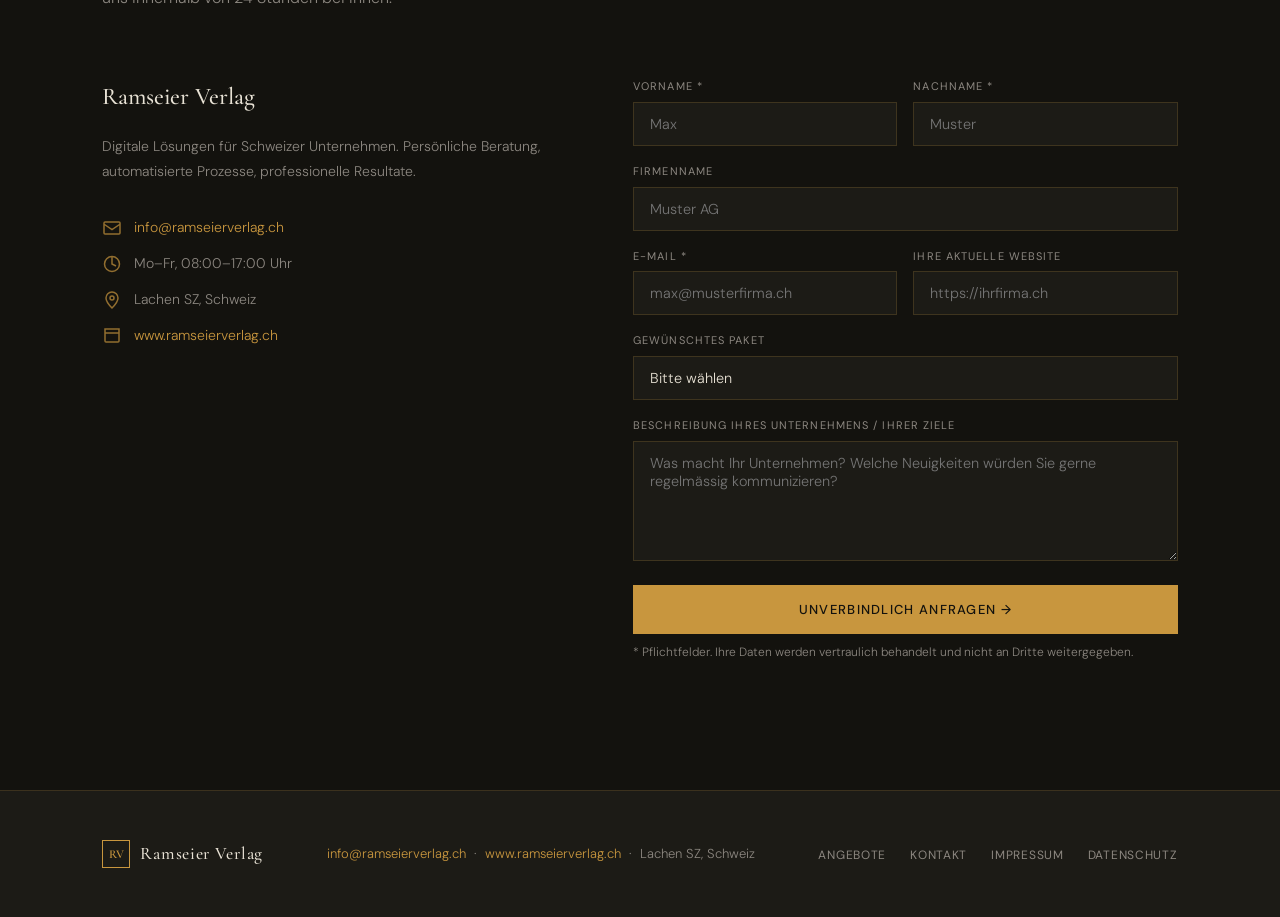
==== commit f555031f: "Rename ramseierverlag.html to index.html" ====
--- a/index.html
+++ b/index.html
@@ -1,355 +1,1278 @@
 <!DOCTYPE html>
 <html lang="de">
 <head>
-    <meta charset="UTF-8" />
-    <meta name="viewport" content="width=device-width, initial-scale=1.0" />
-    <title>Ramseier Verlag – Digitale News-Präsenz für Ihr Unternehmen</title>
-    <meta name="description" content="Ramseier Verlag erstellt professionelle News-Websites für Schweizer KMU – für mehr Online-Sichtbarkeit, besseres SEO und doppelte digitale Präsenz." />
-    <link rel="preconnect" href="https://fonts.googleapis.com" />
-    <link rel="preconnect" href="https://fonts.gstatic.com" crossorigin />
-    <link href="https://fonts.googleapis.com/css2?family=Playfair+Display:wght@700;900&family=Source+Sans+3:wght@400;600;700&display=swap" rel="stylesheet" />
-    <link rel="stylesheet" href="ramseier-styles.css" />
+<meta charset="UTF-8">
+<meta name="viewport" content="width=device-width, initial-scale=1.0">
+<title>Ramseier Verlag – Digitale Präsenz für Schweizer Unternehmen</title>
+<link rel="preconnect" href="https://fonts.googleapis.com">
+<link rel="preconnect" href="https://fonts.gstatic.com" crossorigin>
+<link href="https://fonts.googleapis.com/css2?family=Cormorant+Garamond:ital,wght@0,400;0,500;0,600;1,400;1,500&family=DM+Sans:wght@300;400;500&display=swap" rel="stylesheet">
+
+<style>
+  :root {
+    --ink: #0f0f0d;
+    --paper: #f5f0e8;
+    --gold: #c8963e;
+    --gold-light: #e8b566;
+    --muted: #6b6560;
+    --border: rgba(200,150,62,0.18);
+    --bg-dark: #13120e;
+    --bg-mid: #1c1b16;
+    --bg-card: #1e1d18;
+    --text-light: #e8e2d5;
+    --text-muted: #8c8780;
+  }
+
+  *, *::before, *::after { box-sizing: border-box; margin: 0; padding: 0; }
+
+  html { scroll-behavior: smooth; }
+
+  body {
+    font-family: 'DM Sans', sans-serif;
+    background: var(--bg-dark);
+    color: var(--text-light);
+    font-size: 16px;
+    line-height: 1.7;
+    -webkit-font-smoothing: antialiased;
+  }
+
+  /* ── NAV ── */
+  nav {
+    position: fixed;
+    top: 0; left: 0; right: 0;
+    z-index: 100;
+    display: flex;
+    align-items: center;
+    justify-content: space-between;
+    padding: 0 5vw;
+    height: 64px;
+    background: rgba(15,15,13,0.92);
+    backdrop-filter: blur(12px);
+    border-bottom: 0.5px solid var(--border);
+  }
+
+  .nav-logo {
+    font-family: 'Cormorant Garamond', serif;
+    font-size: 1.25rem;
+    font-weight: 500;
+    color: var(--text-light);
+    letter-spacing: 0.04em;
+    text-decoration: none;
+    display: flex;
+    align-items: center;
+    gap: 10px;
+  }
+
+  .logo-mark {
+    width: 28px;
+    height: 28px;
+    border: 1.5px solid var(--gold);
+    display: flex;
+    align-items: center;
+    justify-content: center;
+    font-size: 0.75rem;
+    font-weight: 600;
+    color: var(--gold);
+    letter-spacing: 0.02em;
+  }
+
+  .nav-links {
+    display: flex;
+    align-items: center;
+    gap: 2rem;
+    list-style: none;
+  }
+
+  .nav-links a {
+    font-size: 0.8125rem;
+    font-weight: 400;
+    letter-spacing: 0.06em;
+    text-transform: uppercase;
+    color: var(--text-muted);
+    text-decoration: none;
+    transition: color 0.2s;
+  }
+
+  .nav-links a:hover { color: var(--text-light); }
+
+  .nav-cta {
+    font-size: 0.8125rem !important;
+    color: var(--gold) !important;
+    border: 0.5px solid var(--gold) !important;
+    padding: 6px 16px !important;
+    transition: background 0.2s, color 0.2s !important;
+    letter-spacing: 0.04em !important;
+    text-transform: uppercase !important;
+  }
+
+  .nav-cta:hover {
+    background: var(--gold) !important;
+    color: var(--bg-dark) !important;
+  }
+
+  /* Hamburger */
+  .hamburger {
+    display: none;
+    flex-direction: column;
+    gap: 5px;
+    cursor: pointer;
+    background: none;
+    border: none;
+    padding: 4px;
+  }
+
+  .hamburger span {
+    display: block;
+    width: 22px;
+    height: 1.5px;
+    background: var(--text-light);
+    transition: transform 0.3s, opacity 0.3s;
+  }
+
+  .hamburger.open span:nth-child(1) { transform: rotate(45deg) translate(4px, 4.5px); }
+  .hamburger.open span:nth-child(2) { opacity: 0; }
+  .hamburger.open span:nth-child(3) { transform: rotate(-45deg) translate(4px, -4.5px); }
+
+  .mobile-menu {
+    display: none;
+    position: fixed;
+    top: 64px; left: 0; right: 0;
+    background: rgba(15,15,13,0.98);
+    border-bottom: 0.5px solid var(--border);
+    padding: 2rem 5vw;
+    flex-direction: column;
+    gap: 1.25rem;
+    z-index: 99;
+  }
+
+  .mobile-menu.open { display: flex; }
+  .mobile-menu a {
+    font-size: 1rem;
+    color: var(--text-muted);
+    text-decoration: none;
+    letter-spacing: 0.05em;
+    text-transform: uppercase;
+    font-size: 0.875rem;
+    transition: color 0.2s;
+  }
+  .mobile-menu a:hover { color: var(--text-light); }
+
+  /* ── HERO ── */
+  .hero {
+    padding-top: 64px;
+    min-height: 100vh;
+    display: grid;
+    grid-template-columns: 1fr 1fr;
+    align-items: center;
+    gap: 0;
+    overflow: hidden;
+    position: relative;
+  }
+
+  .hero::before {
+    content: '';
+    position: absolute;
+    top: 0; left: 0; right: 0; bottom: 0;
+    background: radial-gradient(ellipse 50% 60% at 65% 40%, rgba(200,150,62,0.06) 0%, transparent 70%);
+    pointer-events: none;
+  }
+
+  .hero-content {
+    padding: 8vw 5vw 8vw 8vw;
+    position: relative;
+    z-index: 1;
+  }
+
+  .hero-eyebrow {
+    font-size: 0.6875rem;
+    letter-spacing: 0.18em;
+    text-transform: uppercase;
+    color: var(--gold);
+    margin-bottom: 2rem;
+    display: flex;
+    align-items: center;
+    gap: 12px;
+  }
+
+  .hero-eyebrow::before {
+    content: '';
+    display: block;
+    width: 32px;
+    height: 0.5px;
+    background: var(--gold);
+  }
+
+  .hero-headline {
+    font-family: 'Cormorant Garamond', serif;
+    font-size: clamp(2.8rem, 5vw, 4.5rem);
+    font-weight: 500;
+    line-height: 1.08;
+    color: var(--text-light);
+    margin-bottom: 2rem;
+  }
+
+  .hero-headline em {
+    font-style: italic;
+    color: var(--gold);
+  }
+
+  .hero-sub {
+    font-size: 1rem;
+    font-weight: 300;
+    color: var(--text-muted);
+    max-width: 440px;
+    line-height: 1.75;
+    margin-bottom: 3rem;
+  }
+
+  .hero-actions {
+    display: flex;
+    gap: 1rem;
+    flex-wrap: wrap;
+  }
+
+  .btn-primary {
+    display: inline-block;
+    background: var(--gold);
+    color: var(--bg-dark);
+    font-family: 'DM Sans', sans-serif;
+    font-size: 0.8125rem;
+    font-weight: 500;
+    letter-spacing: 0.08em;
+    text-transform: uppercase;
+    padding: 14px 32px;
+    text-decoration: none;
+    transition: background 0.2s, transform 0.15s;
+  }
+
+  .btn-primary:hover { background: var(--gold-light); transform: translateY(-1px); }
+
+  .btn-outline {
+    display: inline-block;
+    border: 0.5px solid rgba(200,150,62,0.4);
+    color: var(--text-light);
+    font-family: 'DM Sans', sans-serif;
+    font-size: 0.8125rem;
+    font-weight: 400;
+    letter-spacing: 0.08em;
+    text-transform: uppercase;
+    padding: 14px 32px;
+    text-decoration: none;
+    transition: border-color 0.2s, color 0.2s;
+  }
+
+  .btn-outline:hover { border-color: var(--gold); color: var(--gold); }
+
+  .hero-visual {
+    height: 100%;
+    min-height: 100vh;
+    position: relative;
+    display: flex;
+    align-items: center;
+    justify-content: center;
+    background: var(--bg-mid);
+    border-left: 0.5px solid var(--border);
+    overflow: hidden;
+  }
+
+  .hero-grid-bg {
+    position: absolute;
+    inset: 0;
+    background-image:
+      linear-gradient(rgba(200,150,62,0.05) 1px, transparent 1px),
+      linear-gradient(90deg, rgba(200,150,62,0.05) 1px, transparent 1px);
+    background-size: 48px 48px;
+  }
+
+  .hero-stats {
+    position: relative;
+    z-index: 2;
+    display: flex;
+    flex-direction: column;
+    gap: 2px;
+    padding: 4vw;
+    width: 100%;
+  }
+
+  .stat-card {
+    background: rgba(200,150,62,0.05);
+    border: 0.5px solid var(--border);
+    padding: 1.5rem 2rem;
+    display: flex;
+    align-items: flex-end;
+    justify-content: space-between;
+    gap: 1rem;
+    transition: background 0.2s;
+  }
+
+  .stat-card:hover { background: rgba(200,150,62,0.09); }
+
+  .stat-label {
+    font-size: 0.75rem;
+    letter-spacing: 0.1em;
+    text-transform: uppercase;
+    color: var(--text-muted);
+  }
+
+  .stat-value {
+    font-family: 'Cormorant Garamond', serif;
+    font-size: 2.25rem;
+    font-weight: 500;
+    color: var(--gold-light);
+    line-height: 1;
+  }
+
+  /* ── SECTION STRUCTURE ── */
+  section { padding: 8rem 8vw; }
+
+  .section-tag {
+    font-size: 0.6875rem;
+    letter-spacing: 0.18em;
+    text-transform: uppercase;
+    color: var(--gold);
+    margin-bottom: 1.25rem;
+    display: flex;
+    align-items: center;
+    gap: 12px;
+  }
+
+  .section-tag::before {
+    content: '';
+    display: block;
+    width: 24px;
+    height: 0.5px;
+    background: var(--gold);
+  }
+
+  .section-title {
+    font-family: 'Cormorant Garamond', serif;
+    font-size: clamp(2rem, 3.5vw, 3.25rem);
+    font-weight: 500;
+    line-height: 1.12;
+    color: var(--text-light);
+    margin-bottom: 1.5rem;
+  }
+
+  .section-title em { font-style: italic; color: var(--gold); }
+
+  .section-intro {
+    font-size: 1rem;
+    font-weight: 300;
+    color: var(--text-muted);
+    max-width: 560px;
+    line-height: 1.8;
+  }
+
+  /* ── HOW IT WORKS ── */
+  #wie-es-funktioniert {
+    background: var(--bg-mid);
+    border-top: 0.5px solid var(--border);
+    border-bottom: 0.5px solid var(--border);
+  }
+
+  .steps-grid {
+    display: grid;
+    grid-template-columns: repeat(auto-fit, minmax(220px, 1fr));
+    gap: 1px;
+    margin-top: 4rem;
+    background: var(--border);
+    border: 0.5px solid var(--border);
+  }
+
+  .step {
+    background: var(--bg-mid);
+    padding: 2.5rem 2rem;
+    position: relative;
+    transition: background 0.2s;
+  }
+
+  .step:hover { background: var(--bg-card); }
+
+  .step-num {
+    font-family: 'Cormorant Garamond', serif;
+    font-size: 3.5rem;
+    font-weight: 400;
+    color: rgba(200,150,62,0.18);
+    line-height: 1;
+    margin-bottom: 1.25rem;
+    display: block;
+  }
+
+  .step h3 {
+    font-family: 'Cormorant Garamond', serif;
+    font-size: 1.35rem;
+    font-weight: 500;
+    color: var(--text-light);
+    margin-bottom: 0.75rem;
+    line-height: 1.25;
+  }
+
+  .step p {
+    font-size: 0.875rem;
+    font-weight: 300;
+    color: var(--text-muted);
+    line-height: 1.75;
+  }
+
+  /* ── ANGEBOTE ── */
+  #angebote { background: var(--bg-dark); }
+
+  .packages-header {
+    display: flex;
+    justify-content: space-between;
+    align-items: flex-end;
+    margin-bottom: 4rem;
+    gap: 2rem;
+    flex-wrap: wrap;
+  }
+
+  .packages-grid {
+    display: grid;
+    grid-template-columns: repeat(auto-fit, minmax(240px, 1fr));
+    gap: 1px;
+    background: var(--border);
+    border: 0.5px solid var(--border);
+  }
+
+  .package {
+    background: var(--bg-mid);
+    padding: 2.5rem 2rem;
+    display: flex;
+    flex-direction: column;
+    gap: 0;
+    transition: background 0.2s;
+    position: relative;
+    overflow: hidden;
+  }
+
+  .package.featured {
+    background: var(--bg-card);
+  }
+
+  .package.featured::after {
+    content: 'Beliebt';
+    position: absolute;
+    top: 16px; right: -20px;
+    background: var(--gold);
+    color: var(--bg-dark);
+    font-size: 0.625rem;
+    letter-spacing: 0.1em;
+    text-transform: uppercase;
+    font-weight: 500;
+    padding: 4px 32px;
+    transform: rotate(35deg);
+  }
+
+  .package:hover { background: var(--bg-card); }
+
+  .package-freq {
+    font-size: 0.6875rem;
+    letter-spacing: 0.12em;
+    text-transform: uppercase;
+    color: var(--gold);
+    margin-bottom: 1.25rem;
+  }
+
+  .package h3 {
+    font-family: 'Cormorant Garamond', serif;
+    font-size: 1.75rem;
+    font-weight: 500;
+    color: var(--text-light);
+    margin-bottom: 0.25rem;
+    line-height: 1.1;
+  }
+
+  .package-tagline {
+    font-size: 0.8125rem;
+    color: var(--text-muted);
+    font-weight: 300;
+    margin-bottom: 2rem;
+  }
+
+  .package-price {
+    font-family: 'Cormorant Garamond', serif;
+    font-size: 2.75rem;
+    font-weight: 500;
+    color: var(--gold-light);
+    line-height: 1;
+    margin-bottom: 0.25rem;
+  }
+
+  .package-price-note {
+    font-size: 0.75rem;
+    color: var(--text-muted);
+    margin-bottom: 2rem;
+  }
+
+  .divider {
+    height: 0.5px;
+    background: var(--border);
+    margin-bottom: 2rem;
+  }
+
+  .feature-list {
+    list-style: none;
+    display: flex;
+    flex-direction: column;
+    gap: 0.75rem;
+    flex: 1;
+    margin-bottom: 2rem;
+  }
+
+  .feature-list li {
+    font-size: 0.875rem;
+    font-weight: 300;
+    color: var(--text-muted);
+    display: flex;
+    gap: 10px;
+    align-items: flex-start;
+    line-height: 1.5;
+  }
+
+  .feature-list li::before {
+    content: '–';
+    color: var(--gold);
+    flex-shrink: 0;
+    margin-top: 1px;
+  }
+
+  .package-cta {
+    display: block;
+    text-align: center;
+    border: 0.5px solid rgba(200,150,62,0.3);
+    color: var(--text-light);
+    font-size: 0.75rem;
+    letter-spacing: 0.1em;
+    text-transform: uppercase;
+    padding: 12px;
+    text-decoration: none;
+    transition: background 0.2s, border-color 0.2s, color 0.2s;
+    margin-top: auto;
+  }
+
+  .package-cta:hover, .package.featured .package-cta {
+    background: var(--gold);
+    border-color: var(--gold);
+    color: var(--bg-dark);
+  }
+
+  .package.featured .package-cta:hover {
+    background: var(--gold-light);
+    border-color: var(--gold-light);
+  }
+
+  /* Extras */
+  .extras {
+    margin-top: 3rem;
+    padding: 2rem;
+    border: 0.5px solid var(--border);
+    background: var(--bg-mid);
+  }
+
+  .extras h4 {
+    font-family: 'Cormorant Garamond', serif;
+    font-size: 1.1rem;
+    font-weight: 500;
+    color: var(--text-light);
+    margin-bottom: 1rem;
+  }
+
+  .extras-grid {
+    display: grid;
+    grid-template-columns: repeat(auto-fit, minmax(200px, 1fr));
+    gap: 0.75rem;
+  }
+
+  .extra-item {
+    font-size: 0.8125rem;
+    color: var(--text-muted);
+    font-weight: 300;
+    display: flex;
+    gap: 8px;
+    align-items: flex-start;
+  }
+
+  .extra-item::before {
+    content: '+';
+    color: var(--gold);
+    font-weight: 500;
+    flex-shrink: 0;
+  }
+
+  /* ── TESTIMONIALS / WHY ── */
+  #vorteile {
+    background: var(--bg-mid);
+    border-top: 0.5px solid var(--border);
+    border-bottom: 0.5px solid var(--border);
+  }
+
+  .advantages-grid {
+    display: grid;
+    grid-template-columns: repeat(auto-fit, minmax(280px, 1fr));
+    gap: 3rem;
+    margin-top: 4rem;
+  }
+
+  .advantage {
+    position: relative;
+    padding-left: 1.5rem;
+    border-left: 0.5px solid var(--border);
+    transition: border-color 0.2s;
+  }
+
+  .advantage:hover { border-left-color: var(--gold); }
+
+  .advantage h3 {
+    font-family: 'Cormorant Garamond', serif;
+    font-size: 1.3rem;
+    font-weight: 500;
+    color: var(--text-light);
+    margin-bottom: 0.75rem;
+    line-height: 1.25;
+  }
+
+  .advantage p {
+    font-size: 0.875rem;
+    font-weight: 300;
+    color: var(--text-muted);
+    line-height: 1.8;
+  }
+
+  /* ── FORMULAR ── */
+  #formular {
+    background: var(--bg-dark);
+  }
+
+  .form-layout {
+    display: grid;
+    grid-template-columns: 1fr 1.2fr;
+    gap: 6vw;
+    align-items: start;
+    margin-top: 4rem;
+  }
+
+  .form-info h3 {
+    font-family: 'Cormorant Garamond', serif;
+    font-size: 1.5rem;
+    font-weight: 500;
+    color: var(--text-light);
+    margin-bottom: 1rem;
+  }
+
+  .form-info p {
+    font-size: 0.875rem;
+    color: var(--text-muted);
+    font-weight: 300;
+    line-height: 1.8;
+    margin-bottom: 2rem;
+  }
+
+  .contact-list {
+    list-style: none;
+    display: flex;
+    flex-direction: column;
+    gap: 0.75rem;
+  }
+
+  .contact-list li {
+    font-size: 0.875rem;
+    font-weight: 300;
+    color: var(--text-muted);
+    display: flex;
+    gap: 12px;
+    align-items: center;
+  }
+
+  .contact-list a {
+    color: var(--gold);
+    text-decoration: none;
+    transition: color 0.2s;
+  }
+
+  .contact-list a:hover { color: var(--gold-light); }
+
+  .contact-icon {
+    width: 20px;
+    color: var(--gold);
+    flex-shrink: 0;
+    opacity: 0.7;
+  }
+
+  form {
+    display: flex;
+    flex-direction: column;
+    gap: 1rem;
+  }
+
+  .form-row {
+    display: grid;
+    grid-template-columns: 1fr 1fr;
+    gap: 1rem;
+  }
+
+  .form-group {
+    display: flex;
+    flex-direction: column;
+    gap: 6px;
+  }
+
+  label {
+    font-size: 0.6875rem;
+    letter-spacing: 0.1em;
+    text-transform: uppercase;
+    color: var(--text-muted);
+  }
+
+  input, select, textarea {
+    background: var(--bg-mid);
+    border: 0.5px solid rgba(200,150,62,0.2);
+    color: var(--text-light);
+    font-family: 'DM Sans', sans-serif;
+    font-size: 0.9rem;
+    font-weight: 300;
+    padding: 12px 16px;
+    outline: none;
+    transition: border-color 0.2s;
+    width: 100%;
+    -webkit-appearance: none;
+    border-radius: 0;
+  }
+
+  input:focus, select:focus, textarea:focus {
+    border-color: var(--gold);
+  }
+
+  select { cursor: pointer; }
+
+  option { background: var(--bg-mid); }
+
+  textarea { resize: vertical; min-height: 120px; }
+
+  .form-submit {
+    margin-top: 0.5rem;
+  }
+
+  .form-submit button {
+    width: 100%;
+    background: var(--gold);
+    color: var(--bg-dark);
+    border: none;
+    font-family: 'DM Sans', sans-serif;
+    font-size: 0.8125rem;
+    font-weight: 500;
+    letter-spacing: 0.1em;
+    text-transform: uppercase;
+    padding: 16px;
+    cursor: pointer;
+    transition: background 0.2s, transform 0.15s;
+  }
+
+  .form-submit button:hover { background: var(--gold-light); transform: translateY(-1px); }
+
+  .form-note {
+    font-size: 0.75rem;
+    color: var(--text-muted);
+    margin-top: 0.5rem;
+    font-weight: 300;
+  }
+
+  /* ── FOOTER ── */
+  footer {
+    background: var(--bg-mid);
+    border-top: 0.5px solid var(--border);
+    padding: 3rem 8vw;
+    display: flex;
+    align-items: center;
+    justify-content: space-between;
+    gap: 2rem;
+    flex-wrap: wrap;
+  }
+
+  .footer-logo {
+    font-family: 'Cormorant Garamond', serif;
+    font-size: 1.1rem;
+    font-weight: 500;
+    color: var(--text-light);
+    letter-spacing: 0.04em;
+    display: flex;
+    align-items: center;
+    gap: 10px;
+  }
+
+  .footer-info {
+    font-size: 0.8125rem;
+    color: var(--text-muted);
+    font-weight: 300;
+  }
+
+  .footer-info a {
+    color: var(--gold);
+    text-decoration: none;
+  }
+
+  .footer-links {
+    display: flex;
+    gap: 1.5rem;
+    list-style: none;
+  }
+
+  .footer-links a {
+    font-size: 0.75rem;
+    color: var(--text-muted);
+    text-decoration: none;
+    letter-spacing: 0.06em;
+    text-transform: uppercase;
+    transition: color 0.2s;
+  }
+
+  .footer-links a:hover { color: var(--gold); }
+
+  /* ── ANIMATIONS ── */
+  @keyframes fadeUp {
+    from { opacity: 0; transform: translateY(20px); }
+    to { opacity: 1; transform: translateY(0); }
+  }
+
+  .hero-content > * {
+    animation: fadeUp 0.7s ease both;
+  }
+
+  .hero-eyebrow { animation-delay: 0.1s; }
+  .hero-headline { animation-delay: 0.25s; }
+  .hero-sub { animation-delay: 0.4s; }
+  .hero-actions { animation-delay: 0.55s; }
+
+  /* ── RESPONSIVE ── */
+  @media (max-width: 900px) {
+    .hero {
+      grid-template-columns: 1fr;
+      min-height: auto;
+    }
+
+    .hero-visual {
+      min-height: 50vh;
+      border-left: none;
+      border-top: 0.5px solid var(--border);
+    }
+
+    .nav-links { display: none; }
+    .hamburger { display: flex; }
+
+    .form-layout { grid-template-columns: 1fr; }
+    .form-row { grid-template-columns: 1fr; }
+
+    footer {
+      flex-direction: column;
+      align-items: flex-start;
+      gap: 1.5rem;
+    }
+  }
+
+  @media (max-width: 600px) {
+    section { padding: 5rem 6vw; }
+    .hero-content { padding: 6rem 6vw 4rem; }
+    .packages-header { flex-direction: column; }
+  }
+</style>
 </head>
+
 <body>
 
-<!-- Navigation -->
+<!-- ── NAV ── -->
 <nav>
-    <div class="container">
-        <a href="#" class="logo">
-            <div class="logo-bar"></div>
-            <span class="logo-text">Ramseier <span class="logo-text-light">Verlag</span></span>
-        </a>
-        <div class="nav-links">
-            <a href="#leistungen">Leistungen</a>
-            <a href="#ablauf">Ablauf</a>
-            <a href="#preise">Preise</a>
-            <a href="#faq">FAQ</a>
-            <a href="#kontakt" class="btn-primary">Kontakt</a>
+  <a href="#" class="nav-logo">
+    <span class="logo-mark">RV</span>
+    Ramseier Verlag
+  </a>
+
+  <ul class="nav-links">
+    <li><a href="#wie-es-funktioniert">Ablauf</a></li>
+    <li><a href="#angebote">Angebote</a></li>
+    <li><a href="#vorteile">Vorteile</a></li>
+    <li><a href="#formular" class="nav-cta">Anfrage</a></li>
+  </ul>
+
+  <button class="hamburger" id="hamburger" aria-label="Menü öffnen">
+    <span></span><span></span><span></span>
+  </button>
+</nav>
+
+<div class="mobile-menu" id="mobile-menu">
+  <a href="#wie-es-funktioniert">Ablauf</a>
+  <a href="#angebote">Angebote</a>
+  <a href="#vorteile">Vorteile</a>
+  <a href="#formular">Anfrage stellen</a>
+</div>
+
+<!-- ── HERO ── -->
+<section class="hero" id="hero">
+  <div class="hero-content">
+    <div class="hero-eyebrow">Digitale Präsenz · Schweizer Qualität</div>
+    <h1 class="hero-headline">
+      Ihr Unternehmen.<br>
+      <em>Doppelt</em> sichtbar<br>
+      im Netz.
+    </h1>
+    <p class="hero-sub">
+      Wir erstellen massgeschneiderte News-Websites für Schweizer Unternehmen –
+      als Ergänzung zu Ihrer Hauptseite. Mehr SEO-Sichtbarkeit, mehr Reichweite,
+      mehr Vertrauen. Als einfaches Monatsabo.
+    </p>
+    <div class="hero-actions">
+      <a href="#angebote" class="btn-primary">Pakete ansehen</a>
+      <a href="#wie-es-funktioniert" class="btn-outline">So funktioniert's</a>
+    </div>
+  </div>
+
+  <div class="hero-visual">
+    <div class="hero-grid-bg"></div>
+    <div class="hero-stats">
+      <div class="stat-card">
+        <div>
+          <div class="stat-label">Online-Präsenz</div>
+          <div style="font-size:0.75rem;font-weight:300;color:var(--text-muted);margin-top:2px">Durch zweite Domain verdoppelt</div>
         </div>
-        <button class="menu-toggle">☰</button>
-    </div>
-</nav>
-
-<!-- Hero -->
-<section class="hero">
-    <div class="container">
-        <span class="section-num">Ramseier Verlag — Digitale Werbeagentur</span>
-        <div class="accent-line"></div>
-        <h1>Doppelte Online-<br><span class="red">Sichtbarkeit</span><br>für Ihr Unternehmen.</h1>
-        <p>Wir erstellen eine professionelle News-Website zusätzlich zu Ihrer bestehenden Firmenwebsite. Mehr SEO-Reichweite, mehr Sichtbarkeit – vollautomatisiert und ohne Aufwand für Sie.</p>
-        <div class="hero-buttons">
-            <a href="#kontakt" class="btn-primary">Jetzt starten →</a>
-            <a href="#ablauf" class="btn-outline">Wie es funktioniert ↓</a>
+        <div class="stat-value">×2</div>
+      </div>
+      <div class="stat-card">
+        <div>
+          <div class="stat-label">SEO-Optimierung</div>
+          <div style="font-size:0.75rem;font-weight:300;color:var(--text-muted);margin-top:2px">Spezialisierte News-Domain</div>
         </div>
-        <div class="stats">
-            <div class="stat">
-                <div class="stat-value">2×</div>
-                <div class="stat-label">Online-Präsenz</div>
-            </div>
-            <div class="stat">
-                <div class="stat-value">+65%</div>
-                <div class="stat-label">SEO-Reichweite</div>
-            </div>
-            <div class="stat">
-                <div class="stat-value">100%</div>
-                <div class="stat-label">Automatisiert</div>
-            </div>
+        <div class="stat-value">↑</div>
+      </div>
+      <div class="stat-card">
+        <div>
+          <div class="stat-label">Aufwand für Sie</div>
+          <div style="font-size:0.75rem;font-weight:300;color:var(--text-muted);margin-top:2px">Bilder & Stichworte, fertig</div>
         </div>
-    </div>
+        <div class="stat-value">Min</div>
+      </div>
+      <div class="stat-card">
+        <div>
+          <div class="stat-label">Laufzeit</div>
+          <div style="font-size:0.75rem;font-weight:300;color:var(--text-muted);margin-top:2px">Monatlich kündbar</div>
+        </div>
+        <div class="stat-value">∞</div>
+      </div>
+    </div>
+  </div>
 </section>
 
-<!-- Features -->
-<section id="leistungen">
-    <div class="container">
-        <div class="section-header">
-            <span class="section-num">01 — Leistungen</span>
-            <div class="accent-line"></div>
-            <h2>Was wir für Sie tun.</h2>
+<!-- ── WIE ES FUNKTIONIERT ── -->
+<section id="wie-es-funktioniert">
+  <div class="section-tag">Ablauf</div>
+  <h2 class="section-title">Einfach. <em>Schnell.</em> Automatisiert.</h2>
+  <p class="section-intro">
+    Sie liefern die Unterlagen – wir erledigen den Rest. Von der Erstellung bis zur
+    regelmässigen Aktualisierung läuft alles automatisiert und professionell ab.
+  </p>
+
+  <div class="steps-grid">
+    <div class="step">
+      <span class="step-num">01</span>
+      <h3>Domain & Einrichtung</h3>
+      <p>Wir registrieren Ihre News-Domain (z.B. <em>ihrfirma-news.ch</em>) und richten die Website innerhalb weniger Tage ein. Einmalige Einrichtungsgebühr, danach monatliches Abo.</p>
+    </div>
+    <div class="step">
+      <span class="step-num">02</span>
+      <h3>Reminder an Sie</h3>
+      <p>Je nach Update-Rhythmus erhalten Sie automatisch 2 Tage vor dem Publikationstermin eine E-Mail mit dem Formular und der Erinnerung, Bilder und Informationen einzureichen.</p>
+    </div>
+    <div class="step">
+      <span class="step-num">03</span>
+      <h3>Formular ausfüllen</h3>
+      <p>Sie füllen das kurze Online-Formular aus (Thema, Infos, Bilder) – das dauert meist unter 10 Minuten. Alles wird sicher an uns übermittelt.</p>
+    </div>
+    <div class="step">
+      <span class="step-num">04</span>
+      <h3>KI-gestützte Erstellung</h3>
+      <p>Ihre Angaben werden automatisch aufbereitet, der Artikel KI-gestützt formuliert, SEO-optimiert und auf Ihrer News-Website veröffentlicht.</p>
+    </div>
+    <div class="step">
+      <span class="step-num">05</span>
+      <h3>Bestätigung & Link</h3>
+      <p>Nach dem Update erhalten Sie automatisch eine Bestätigungs-E-Mail mit dem direkten Link zum neuen Artikel – zur Kontrolle und zum Teilen.</p>
+    </div>
+  </div>
+</section>
+
+<!-- ── ANGEBOTE ── -->
+<section id="angebote">
+  <div class="packages-header">
+    <div>
+      <div class="section-tag">Preise & Pakete</div>
+      <h2 class="section-title">Ihr Rhythmus.<br><em>Ihr Preis.</em></h2>
+    </div>
+    <p style="max-width:340px;font-size:0.875rem;font-weight:300;color:var(--text-muted);line-height:1.8;">
+      Alle Pakete inkl. Erstellung der News-Website, Hosting-Koordination,
+      regelmässige Updates und automatischem Erinnerungssystem.
+    </p>
+  </div>
+
+  <div class="packages-grid">
+
+    <!-- 2-Monatlich -->
+    <div class="package">
+      <div class="package-freq">alle 2 Monate</div>
+      <h3>Basis</h3>
+      <p class="package-tagline">Für kleine Betriebe mit saisonalen Neuigkeiten</p>
+      <div class="package-price">CHF 149</div>
+      <div class="package-price-note">pro Monat · zzgl. Domain & Hosting</div>
+      <div class="divider"></div>
+      <ul class="feature-list">
+        <li>1 Artikel alle 2 Monate</li>
+        <li>SEO-optimierter Inhalt</li>
+        <li>Automatische Erinnerungs-E-Mail</li>
+        <li>Bestätigungs-E-Mail mit Link</li>
+        <li>Professionelles Layout</li>
+        <li>Monatlich kündbar</li>
+      </ul>
+      <a href="#formular" class="package-cta">Anfragen</a>
+    </div>
+
+    <!-- Monatlich -->
+    <div class="package">
+      <div class="package-freq">monatlich</div>
+      <h3>Standard</h3>
+      <p class="package-tagline">Ideal für KMU mit regelmässigen Projekten</p>
+      <div class="package-price">CHF 249</div>
+      <div class="package-price-note">pro Monat · zzgl. Domain & Hosting</div>
+      <div class="divider"></div>
+      <ul class="feature-list">
+        <li>1 Artikel pro Monat</li>
+        <li>SEO-optimierter Inhalt</li>
+        <li>Automatische Erinnerungs-E-Mail</li>
+        <li>Bestätigungs-E-Mail mit Link</li>
+        <li>Professionelles Layout + Bilder</li>
+        <li>Monatlich kündbar</li>
+      </ul>
+      <a href="#formular" class="package-cta">Anfragen</a>
+    </div>
+
+    <!-- Wöchentlich -->
+    <div class="package featured">
+      <div class="package-freq">wöchentlich</div>
+      <h3>Aktiv</h3>
+      <p class="package-tagline">Für Unternehmen mit viel zu erzählen</p>
+      <div class="package-price">CHF 590</div>
+      <div class="package-price-note">pro Monat · zzgl. Domain & Hosting</div>
+      <div class="divider"></div>
+      <ul class="feature-list">
+        <li>4 Artikel pro Monat</li>
+        <li>SEO-Analyse & Keyword-Planung</li>
+        <li>Automatisches Erinnerungssystem</li>
+        <li>Bestätigungs-E-Mail mit Link</li>
+        <li>Bildoptimierung & Alt-Texte</li>
+        <li>Monatsbericht (Traffic & Reichweite)</li>
+        <li>Prioritäts-Support</li>
+      </ul>
+      <a href="#formular" class="package-cta">Anfragen</a>
+    </div>
+
+    <!-- Täglich -->
+    <div class="package">
+      <div class="package-freq">täglich</div>
+      <h3>Premium</h3>
+      <p class="package-tagline">Maximale Sichtbarkeit, maximale Wirkung</p>
+      <div class="package-price">CHF 1'890</div>
+      <div class="package-price-note">pro Monat · zzgl. Domain & Hosting</div>
+      <div class="divider"></div>
+      <ul class="feature-list">
+        <li>Bis zu 22 Artikel pro Monat</li>
+        <li>SEO-Vollstrategie & Monitoring</li>
+        <li>Vollautomatisches Workflow-System</li>
+        <li>Bildgenerierung via KI inbegriffen</li>
+        <li>Social-Media-Snippets inklusive</li>
+        <li>Wöchentliches Reporting</li>
+        <li>Dedizierter Ansprechpartner</li>
+      </ul>
+      <a href="#formular" class="package-cta">Anfragen</a>
+    </div>
+
+  </div>
+
+  <!-- Extras -->
+  <div class="extras">
+    <h4>Zusatzleistungen</h4>
+    <div class="extras-grid">
+      <div class="extra-item">KI-Bildgenerierung ab CHF 25/Bild (wenn keine eigenen Bilder vorhanden)</div>
+      <div class="extra-item">Einmalige Website-Erstellung CHF 490 (einmalig, alle Pakete)</div>
+      <div class="extra-item">Domain-Registrierung .ch ab CHF 15/Jahr (direkt beim Kunden)</div>
+      <div class="extra-item">Hosting ab CHF 8/Monat (direkt beim Anbieter)</div>
+      <div class="extra-item">Übersetzung DE/FR/IT/EN auf Anfrage</div>
+      <div class="extra-item">Social-Media-Posting auf Anfrage</div>
+    </div>
+  </div>
+</section>
+
+<!-- ── VORTEILE ── -->
+<section id="vorteile">
+  <div class="section-tag">Warum Ramseier Verlag</div>
+  <h2 class="section-title">Ihr Vorteil im <em>digitalen Raum</em></h2>
+
+  <div class="advantages-grid">
+    <div class="advantage">
+      <h3>Doppelte Online-Präsenz</h3>
+      <p>Eine zweite Domain – z.B. ihrfirma-news.ch – belegt zusätzliche Plätze in Google-Suchergebnissen. Ihre Marke erscheint doppelt, Ihre Konkurrenz verdrängt.</p>
+    </div>
+    <div class="advantage">
+      <h3>SEO auf Autopilot</h3>
+      <p>News-Websites sind schlanker, schneller und für Google einfacher zu indexieren. Jeder neue Artikel ist frischer Content – der wichtigste SEO-Faktor überhaupt.</p>
+    </div>
+    <div class="advantage">
+      <h3>Kein Aufwand für Sie</h3>
+      <p>Sie liefern Fotos und ein paar Stichworte. Wir erledigen alles andere: Texte, Formatierung, SEO, Veröffentlichung. Ihr Zeitaufwand: unter 10 Minuten pro Artikel.</p>
+    </div>
+    <div class="advantage">
+      <h3>Vollautomatisch & pünktlich</h3>
+      <p>Erinnerungen, Formularverarbeitung, Veröffentlichung und Bestätigungen laufen automatisiert. Kein manuelles Nachfragen, keine Verzögerungen.</p>
+    </div>
+    <div class="advantage">
+      <h3>Transparente Kosten</h3>
+      <p>Feste Monatspauschalen, keine versteckten Stunden. Sie wissen immer, was Sie bezahlen – und können monatlich kündigen.</p>
+    </div>
+    <div class="advantage">
+      <h3>Schweizer Qualität</h3>
+      <p>Texte in Schweizer Hochdeutsch, rechtlich konform, auf Schweizer Hosting. Daten bleiben in der Schweiz. Persönliche Betreuung aus Lachen SZ.</p>
+    </div>
+  </div>
+</section>
+
+<!-- ── FORMULAR ── -->
+<section id="formular">
+  <div class="section-tag">Kontakt</div>
+  <h2 class="section-title">Jetzt <em>anfragen</em></h2>
+  <p class="section-intro">
+    Kein Abo, keine Verpflichtung – einfach unverbindlich anfragen.
+    Wir melden uns innerhalb von 24 Stunden bei Ihnen.
+  </p>
+
+  <div class="form-layout">
+    <div class="form-info">
+      <h3>Ramseier Verlag</h3>
+      <p>
+        Digitale Lösungen für Schweizer Unternehmen. Persönliche Beratung,
+        automatisierte Prozesse, professionelle Resultate.
+      </p>
+      <ul class="contact-list">
+        <li>
+          <svg class="contact-icon" viewBox="0 0 20 20" fill="none" stroke="currentColor" stroke-width="1.5">
+            <path d="M2.5 6.5l7.5 5 7.5-5M3 4h14a1 1 0 011 1v10a1 1 0 01-1 1H3a1 1 0 01-1-1V5a1 1 0 011-1z"/>
+          </svg>
+          <a href="mailto:info@ramseierverlag.ch">info@ramseierverlag.ch</a>
+        </li>
+        <li>
+          <svg class="contact-icon" viewBox="0 0 20 20" fill="none" stroke="currentColor" stroke-width="1.5">
+            <circle cx="10" cy="10" r="7.5"/>
+            <path d="M10 2.5v7.5l4 2"/>
+          </svg>
+          Mo–Fr, 08:00–17:00 Uhr
+        </li>
+        <li>
+          <svg class="contact-icon" viewBox="0 0 20 20" fill="none" stroke="currentColor" stroke-width="1.5">
+            <path d="M10 2a6 6 0 016 6c0 4-6 10-6 10S4 12 4 8a6 6 0 016-6z"/>
+            <circle cx="10" cy="8" r="2"/>
+          </svg>
+          Lachen SZ, Schweiz
+        </li>
+        <li>
+          <svg class="contact-icon" viewBox="0 0 20 20" fill="none" stroke="currentColor" stroke-width="1.5">
+            <path d="M3 3h14v12a1 1 0 01-1 1H4a1 1 0 01-1-1V3z"/><path d="M3 7h14"/>
+          </svg>
+          <a href="https://www.ramseierverlag.ch" target="_blank">www.ramseierverlag.ch</a>
+        </li>
+      </ul>
+    </div>
+
+    <form action="mailto:info@ramseierverlag.ch" method="post" enctype="text/plain">
+      <div class="form-row">
+        <div class="form-group">
+          <label for="vorname">Vorname *</label>
+          <input type="text" id="vorname" name="vorname" placeholder="Max" required>
         </div>
-        <div class="features-grid">
-            <div class="feature-card">
-                <div class="feature-icon">🌐</div>
-                <h3>Ihre eigene News-Domain</h3>
-                <p>Wir registrieren und verwalten eine dedizierte News-Domain für Ihr Unternehmen (z.B. ihrafirma-news.ch). Schnell, sauber, SEO-optimiert.</p>
-            </div>
-            <div class="feature-card">
-                <div class="feature-icon">🔍</div>
-                <h3>Maximale SEO-Reichweite</h3>
-                <p>News-Websites werden von Suchmaschinen bevorzugt behandelt. Jeder Artikel ist ein neuer Einstiegspunkt für potenzielle Kunden.</p>
-            </div>
-            <div class="feature-card">
-                <div class="feature-icon">⚡</div>
-                <h3>Vollautomatisierter Workflow</h3>
-                <p>Von der Erinnerungs-E-Mail über die KI-gestützte Artikelerstellung bis zur Publikation – der gesamte Prozess läuft automatisch.</p>
-            </div>
+        <div class="form-group">
+          <label for="nachname">Nachname *</label>
+          <input type="text" id="nachname" name="nachname" placeholder="Muster" required>
         </div>
-    </div>
+      </div>
+
+      <div class="form-group">
+        <label for="firma">Firmenname</label>
+        <input type="text" id="firma" name="firma" placeholder="Muster AG">
+      </div>
+
+      <div class="form-row">
+        <div class="form-group">
+          <label for="email">E-Mail *</label>
+          <input type="email" id="email" name="email" placeholder="max@musterfirma.ch" required>
+        </div>
+        <div class="form-group">
+          <label for="website">Ihre aktuelle Website</label>
+          <input type="url" id="website" name="website" placeholder="https://ihrfirma.ch">
+        </div>
+      </div>
+
+      <div class="form-group">
+        <label for="paket">Gewünschtes Paket</label>
+        <select id="paket" name="paket">
+          <option value="">Bitte wählen</option>
+          <option value="basis">Basis – alle 2 Monate (CHF 149/Monat)</option>
+          <option value="standard">Standard – monatlich (CHF 249/Monat)</option>
+          <option value="aktiv">Aktiv – wöchentlich (CHF 590/Monat)</option>
+          <option value="premium">Premium – täglich (CHF 1'890/Monat)</option>
+          <option value="beratung">Ich möchte zuerst beraten werden</option>
+        </select>
+      </div>
+
+      <div class="form-group">
+        <label for="nachricht">Beschreibung Ihres Unternehmens / Ihrer Ziele</label>
+        <textarea id="nachricht" name="nachricht" placeholder="Was macht Ihr Unternehmen? Welche Neuigkeiten würden Sie gerne regelmässig kommunizieren?"></textarea>
+      </div>
+
+      <div class="form-submit">
+        <button type="submit">Unverbindlich anfragen →</button>
+        <p class="form-note">* Pflichtfelder. Ihre Daten werden vertraulich behandelt und nicht an Dritte weitergegeben.</p>
+      </div>
+    </form>
+  </div>
 </section>
 
-<!-- Process -->
-<section id="ablauf" class="dark-section">
-    <div class="container">
-        <div class="section-header">
-            <span class="section-num">02 — Ablauf</span>
-            <div class="accent-line"></div>
-            <h2>So einfach funktioniert es.</h2>
-            <p style="margin-top: 1rem; font-size: 0.95rem; color: #a8a39a; max-width: 500px; line-height: 1.7;">Unser vollautomatisierter Prozess minimiert Ihren Aufwand auf ein Minimum. Sie liefern die Grundinformationen – wir erledigen den Rest.</p>
-        </div>
-        <div class="process-grid">
-            <div class="process-step">
-                <div class="process-num">01</div>
-                <h3>Onboarding & Domain</h3>
-                <p>Wir richten Ihre persönliche News-Domain ein und erstellen das individuelle Redaktionslayout.</p>
-            </div>
-            <div class="process-step">
-                <div class="process-num">02</div>
-                <h3>Automatische Erinnerung</h3>
-                <p>2 Tage vor dem Publikationstermin erhalten Sie automatisch eine E-Mail mit dem Formular.</p>
-            </div>
-            <div class="process-step">
-                <div class="process-num">03</div>
-                <h3>KI-gestützte Erstellung</h3>
-                <p>Ihr ausgefülltes Formular wird automatisch in einen strukturierten Prompt umgewandelt.</p>
-            </div>
-            <div class="process-step">
-                <div class="process-num">04</div>
-                <h3>Qualitätsprüfung</h3>
-                <p>Unser Team prüft den generierten Artikel auf Qualität, Korrektheit und SEO-Optimierung.</p>
-            </div>
-            <div class="process-step">
-                <div class="process-num">05</div>
-                <h3>Publikation & Bestätigung</h3>
-                <p>Der Artikel wird veröffentlicht. Sie erhalten sofort eine Bestätigungs-E-Mail mit dem Link.</p>
-            </div>
-        </div>
-    </div>
-</section>
-
-<!-- Pricing -->
-<section id="preise">
-    <div class="container">
-        <div class="section-header">
-            <span class="section-num">03 — Preise</span>
-            <div class="accent-line"></div>
-            <h2>Transparente Monatsabos.</h2>
-            <p style="margin-top: 1rem; font-size: 0.95rem; color: #a8a39a; max-width: 500px; line-height: 1.7;">Alle Preise in CHF, exkl. MwSt. Monatlich kündbar, keine Mindestlaufzeit. Domain und Hosting sind im Abo enthalten.</p>
-        </div>
-        <div class="pricing-grid">
-            <div class="price-card">
-                <div class="price-label">Monatlich</div>
-                <div class="price-value">CHF 389</div>
-                <div class="price-freq">/ Monat · 1× pro Monat</div>
-                <hr style="border: none; border-top: 1px solid #d9d5cc; margin: 1.5rem 0;" />
-                <ul class="price-features">
-                    <li>1 News-Artikel pro Monat</li>
-                    <li>Professionelles Redaktionslayout</li>
-                    <li>SEO-Optimierung inklusive</li>
-                    <li>Hosting & Domain-Verwaltung</li>
-                    <li>E-Mail-Benachrichtigung</li>
-                    <li>Monatlicher Bericht</li>
-                </ul>
-                <button class="btn-primary" data-scroll="#kontakt">Jetzt anfragen</button>
-            </div>
-            <div class="price-card">
-                <div class="price-label">2× Monatlich</div>
-                <div class="price-value">CHF 649</div>
-                <div class="price-freq">/ Monat · 2× pro Monat</div>
-                <hr style="border: none; border-top: 1px solid #d9d5cc; margin: 1.5rem 0;" />
-                <ul class="price-features">
-                    <li>2 News-Artikel pro Monat</li>
-                    <li>Professionelles Redaktionslayout</li>
-                    <li>SEO-Optimierung inklusive</li>
-                    <li>Hosting & Domain-Verwaltung</li>
-                    <li>Automatische Erinnerungs-E-Mails</li>
-                    <li>Monatlicher Bericht</li>
-                </ul>
-                <button class="btn-primary" data-scroll="#kontakt">Jetzt anfragen</button>
-            </div>
-            <div class="price-card highlight">
-                <div class="price-label">Wöchentlich</div>
-                <div class="price-value">CHF 1'189</div>
-                <div class="price-freq">/ Monat · 4× pro Monat</div>
-                <hr style="border: none; border-top: 1px solid rgba(255,255,255,0.1); margin: 1.5rem 0;" />
-                <ul class="price-features">
-                    <li>4 News-Artikel pro Monat</li>
-                    <li>Professionelles Redaktionslayout</li>
-                    <li>SEO-Optimierung inklusive</li>
-                    <li>Hosting & Domain-Verwaltung</li>
-                    <li>Automatische Erinnerungs-E-Mails</li>
-                    <li>Detaillierter Monatsreport</li>
-                    <li>Prioritäts-Support</li>
-                </ul>
-                <button class="btn-primary" style="background-color: #d42b2b;" data-scroll="#kontakt">Jetzt anfragen</button>
-            </div>
-            <div class="price-card">
-                <div class="price-label">Täglich</div>
-                <div class="price-value">CHF 3'390</div>
-                <div class="price-freq">/ Monat · 20× pro Monat</div>
-                <hr style="border: none; border-top: 1px solid #d9d5cc; margin: 1.5rem 0;" />
-                <ul class="price-features">
-                    <li>20 News-Artikel pro Monat</li>
-                    <li>Professionelles Redaktionslayout</li>
-                    <li>SEO-Optimierung inklusive</li>
-                    <li>Hosting & Domain-Verwaltung</li>
-                    <li>Vollautomatisierter Workflow</li>
-                    <li>Wöchentlicher Performance-Report</li>
-                    <li>Dedizierter Ansprechpartner</li>
-                    <li>KI-Bildgenerierung inklusive</li>
-                </ul>
-                <button class="btn-primary" data-scroll="#kontakt">Jetzt anfragen</button>
-            </div>
-        </div>
-    </div>
-</section>
-
-<!-- FAQ -->
-<section id="faq">
-    <div class="container">
-        <div class="section-header">
-            <span class="section-num">04 — FAQ</span>
-            <div class="accent-line"></div>
-            <h2>Häufige Fragen.</h2>
-        </div>
-        <div class="faq-container">
-            <div class="faq-item">
-                <button class="faq-question">
-                    Was muss ich als Kunde liefern?
-                    <span class="faq-toggle">▼</span>
-                </button>
-                <div class="faq-answer">Je nach Abo-Modell erhalten Sie rechtzeitig ein Formular per E-Mail. Sie füllen die Grundinformationen aus (Thema, Kernaussagen, Datum) und laden optionale Bilder hoch. Das dauert in der Regel 10–15 Minuten.</div>
-            </div>
-            <div class="faq-item">
-                <button class="faq-question">
-                    Was passiert, wenn ich keine eigenen Bilder habe?
-                    <span class="faq-toggle">▼</span>
-                </button>
-                <div class="faq-answer">Kein Problem. Gegen einen kleinen Aufpreis generieren wir professionelle KI-Bilder, die perfekt zum Thema Ihres Artikels passen. Alternativ nutzen wir lizenzfreie Stockfotos.</div>
-            </div>
-            <div class="faq-item">
-                <button class="faq-question">
-                    Wie unterscheidet sich die News-Website von meiner Hauptwebsite?
-                    <span class="faq-toggle">▼</span>
-                </button>
-                <div class="faq-answer">Ihre Hauptwebsite (z.B. ihrafirma.ch) bleibt unverändert. Die News-Website (ihrafirma-news.ch) ist eine eigenständige, schnelle Seite, die ausschliesslich für News und Berichte optimiert ist – ideal für Suchmaschinen.</div>
-            </div>
-            <div class="faq-item">
-                <button class="faq-question">
-                    Kann ich den Artikel vor der Veröffentlichung prüfen?
-                    <span class="faq-toggle">▼</span>
-                </button>
-                <div class="faq-answer">Ja. Auf Wunsch senden wir Ihnen den Artikel zur Freigabe, bevor er online geht. Beim Wöchentlich- und Täglich-Abo ist dies standardmässig inbegriffen.</div>
-            </div>
-            <div class="faq-item">
-                <button class="faq-question">
-                    Welche Vertragslaufzeit gilt?
-                    <span class="faq-toggle">▼</span>
-                </button>
-                <div class="faq-answer">Alle Abos laufen monatlich und sind jederzeit kündbar. Es gibt keine Mindestlaufzeit und keine versteckten Kosten.</div>
-            </div>
-        </div>
-    </div>
-</section>
-
-<!-- Contact -->
-<section id="kontakt">
-    <div class="container">
-        <div class="section-header">
-            <span class="section-num">05 — Kontakt</span>
-            <div class="accent-line"></div>
-            <h2>Starten wir gemeinsam.</h2>
-        </div>
-        <div class="contact-grid">
-            <div>
-                <p style="font-size: 0.95rem; line-height: 1.7; color: #a8a39a; margin-bottom: 2rem;">Füllen Sie das Formular aus und wir melden uns innerhalb von 24 Stunden bei Ihnen. Wir beraten Sie kostenlos und unverbindlich.</p>
-                <div style="display: flex; flex-direction: column; gap: 1.5rem;">
-                    <div>
-                        <div class="form-label">E-Mail</div>
-                        <a href="mailto:info@ramseierverlag.ch" style="color: #1a1a1a; font-weight: 600;">info@ramseierverlag.ch</a>
-                    </div>
-                    <div>
-                        <div class="form-label">Website</div>
-                        <a href="https://www.ramseierverlag.ch" style="color: #1a1a1a; font-weight: 600;">www.ramseierverlag.ch</a>
-                    </div>
-                    <div>
-                        <div class="form-label">Standort</div>
-                        <p style="color: #1a1a1a; font-weight: 600;">Schweiz</p>
-                    </div>
-                </div>
-            </div>
-            <div>
-                <form>
-                    <div class="form-group">
-                        <label class="form-label">Ihr Name *</label>
-                        <input type="text" class="form-input" placeholder="Max Muster" required />
-                    </div>
-                    <div class="form-group">
-                        <label class="form-label">Firma *</label>
-                        <input type="text" class="form-input" placeholder="Muster AG" required />
-                    </div>
-                    <div class="form-group">
-                        <label class="form-label">E-Mail *</label>
-                        <input type="email" class="form-input" placeholder="info@musterfirma.ch" required />
-                    </div>
-                    <div class="form-group">
-                        <label class="form-label">Telefon</label>
-                        <input type="tel" class="form-input" placeholder="+41 79 123 45 67" />
-                    </div>
-                    <div class="form-group">
-                        <label class="form-label">Gewünschtes Abo</label>
-                        <select class="form-select">
-                            <option>Bitte wählen...</option>
-                            <option>Monatlich – CHF 389/Mt.</option>
-                            <option>2× Monatlich – CHF 649/Mt.</option>
-                            <option>Wöchentlich – CHF 1'189/Mt.</option>
-                            <option>Täglich – CHF 3'390/Mt.</option>
-                            <option>Individuelles Angebot</option>
-                        </select>
-                    </div>
-                    <div class="form-group">
-                        <label class="form-label">Nachricht</label>
-                        <textarea class="form-textarea" placeholder="Was möchten Sie uns mitteilen?"></textarea>
-                    </div>
-                    <button type="submit" class="btn-primary" style="width: 100%; justify-content: center;">Anfrage absenden →</button>
-                    <p style="margin-top: 1rem; font-size: 0.75rem; color: #a8a39a;">Ihre Daten werden vertraulich behandelt und nicht an Dritte weitergegeben.</p>
-                </form>
-            </div>
-        </div>
-    </div>
-</section>
-
-<!-- Footer -->
+<!-- ── FOOTER ── -->
 <footer>
-    <div class="container">
-        <div class="footer-grid">
-            <div>
-                <div class="footer-brand">Ramseier Verlag</div>
-                <p class="footer-text">Digitale Werbeagentur für Schweizer KMU. Wir schaffen doppelte Online-Sichtbarkeit durch professionelle News-Websites.</p>
-            </div>
-            <div>
-                <div class="footer-title">Navigation</div>
-                <div class="footer-links">
-                    <a href="#leistungen">Leistungen</a>
-                    <a href="#ablauf">Ablauf</a>
-                    <a href="#preise">Preise</a>
-                    <a href="#kontakt">Kontakt</a>
-                </div>
-            </div>
-            <div>
-                <div class="footer-title">Kontakt</div>
-                <div class="footer-links">
-                    <a href="mailto:info@ramseierverlag.ch">📧 info@ramseierverlag.ch</a>
-                    <a href="https://www.ramseierverlag.ch">🌐 www.ramseierverlag.ch</a>
-                </div>
-            </div>
-        </div>
-        <div class="footer-bottom">
-            <p>© 2026 Ramseier Verlag. Alle Rechte vorbehalten.</p>
-        </div>
-    </div>
+  <div class="footer-logo">
+    <span class="logo-mark">RV</span>
+    Ramseier Verlag
+  </div>
+  <div class="footer-info">
+    <a href="mailto:info@ramseierverlag.ch">info@ramseierverlag.ch</a> &nbsp;·&nbsp;
+    <a href="https://www.ramseierverlag.ch" target="_blank">www.ramseierverlag.ch</a> &nbsp;·&nbsp;
+    Lachen SZ, Schweiz
+  </div>
+  <ul class="footer-links">
+    <li><a href="#angebote">Angebote</a></li>
+    <li><a href="#formular">Kontakt</a></li>
+    <li><a href="#">Impressum</a></li>
+    <li><a href="#">Datenschutz</a></li>
+  </ul>
 </footer>
 
-<!-- External Scripts -->
-<script src="ramseier-script.js"></script>
+<script>
+  const hamburger = document.getElementById('hamburger');
+  const mobileMenu = document.getElementById('mobile-menu');
+
+  hamburger.addEventListener('click', () => {
+    hamburger.classList.toggle('open');
+    mobileMenu.classList.toggle('open');
+  });
+
+  mobileMenu.querySelectorAll('a').forEach(a => {
+    a.addEventListener('click', () => {
+      hamburger.classList.remove('open');
+      mobileMenu.classList.remove('open');
+    });
+  });
+</script>
 
 </body>
 </html>
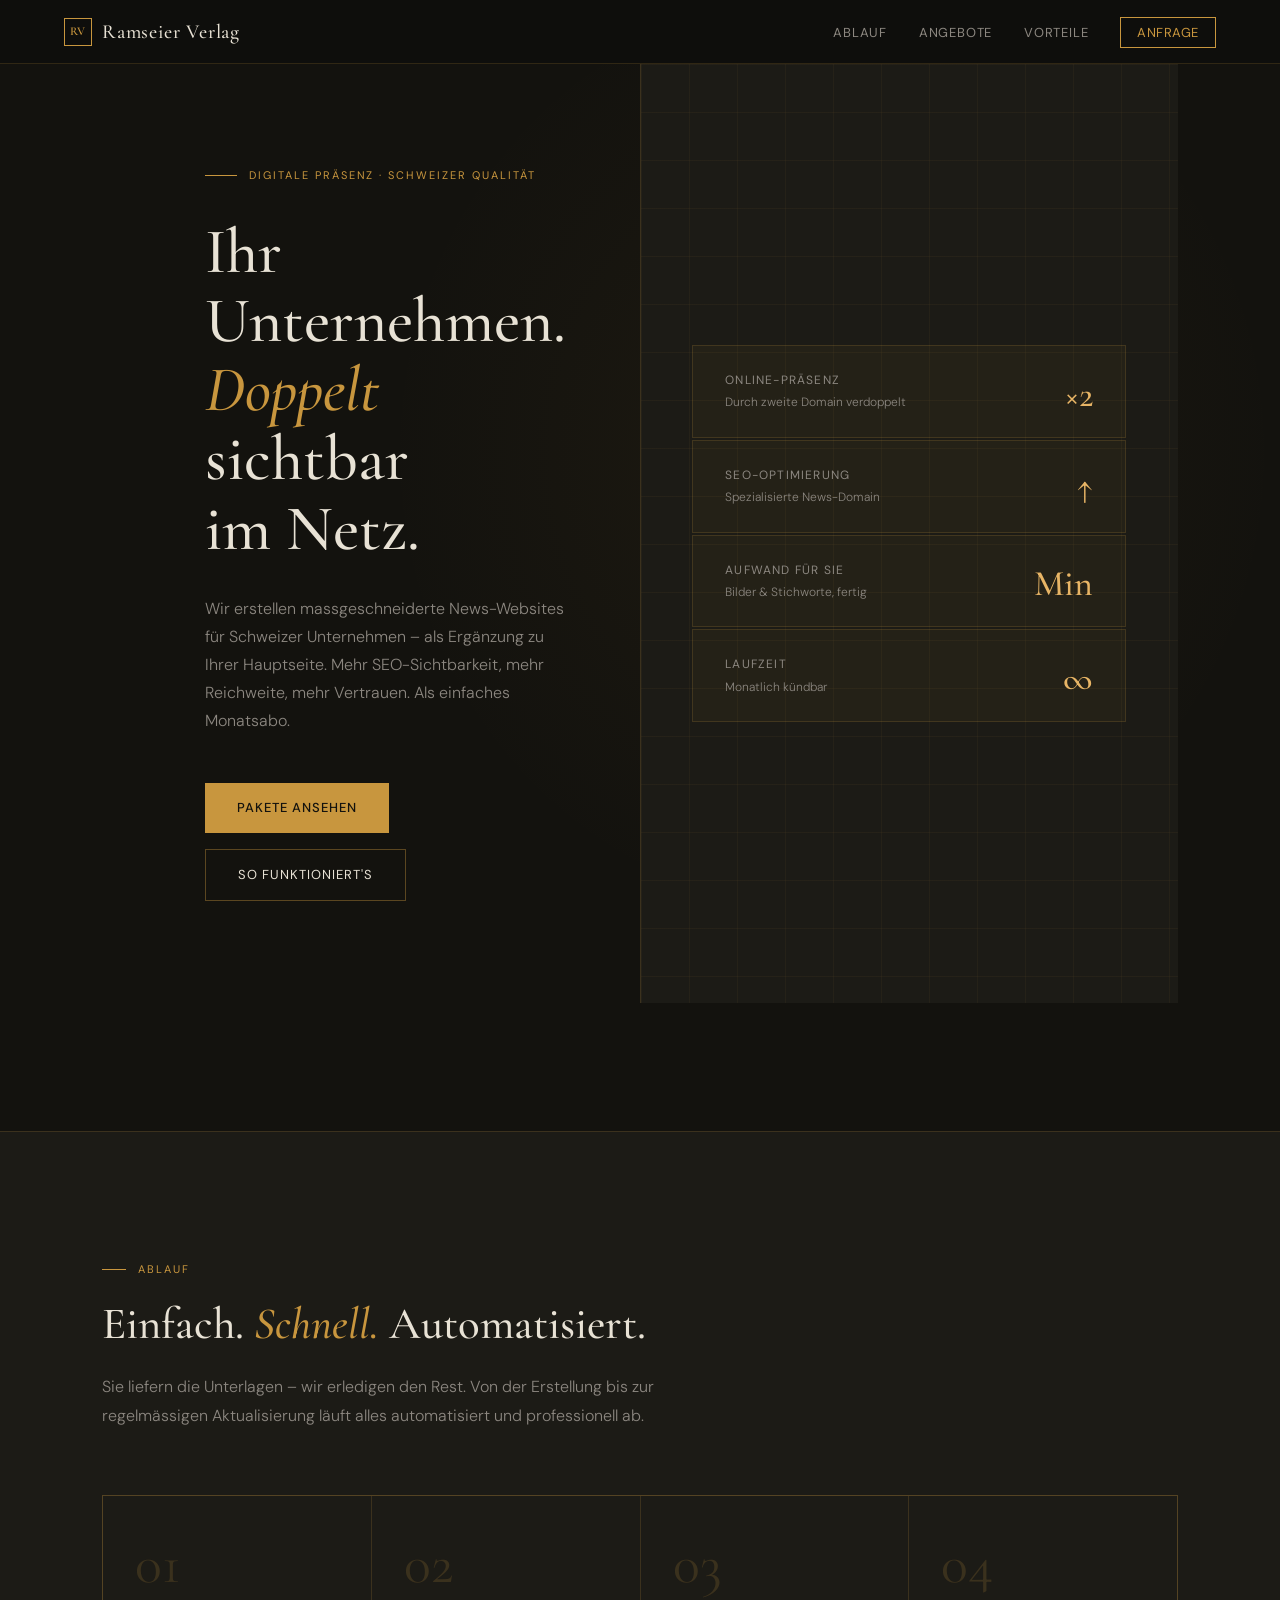
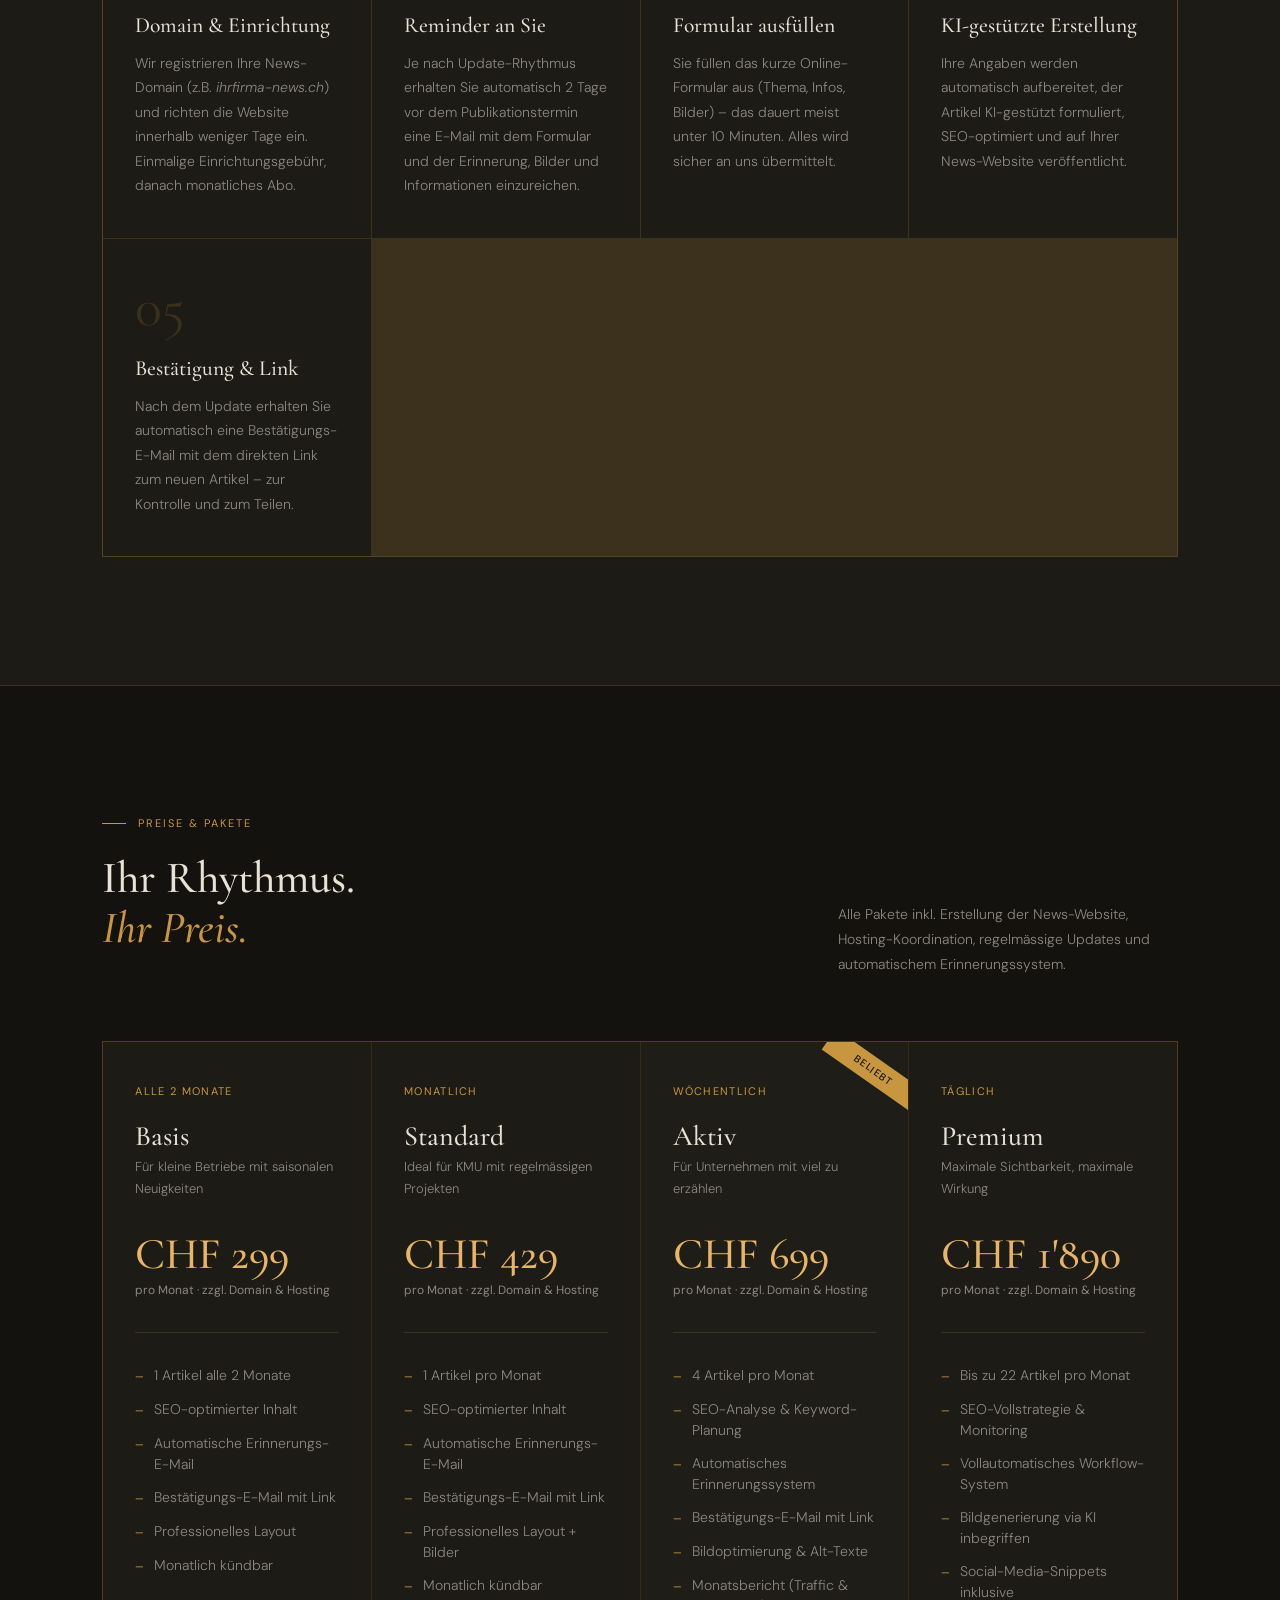
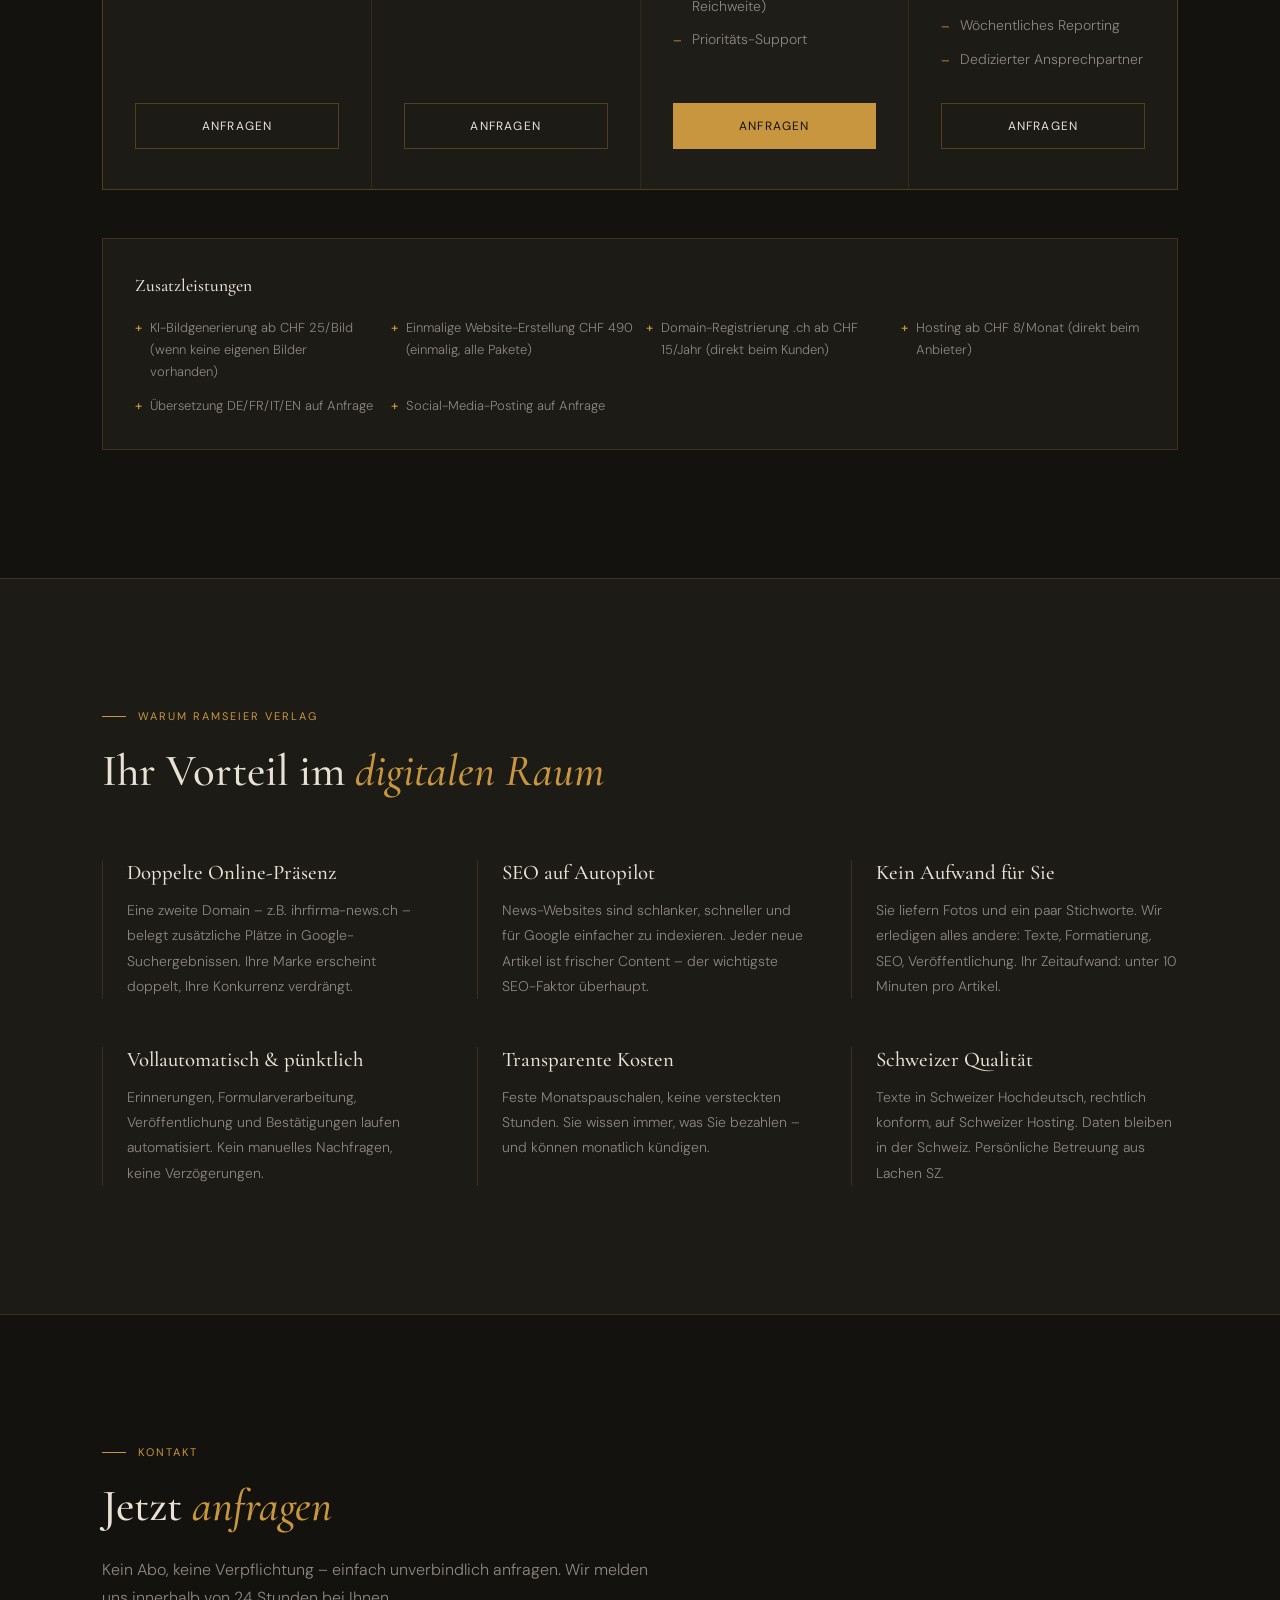
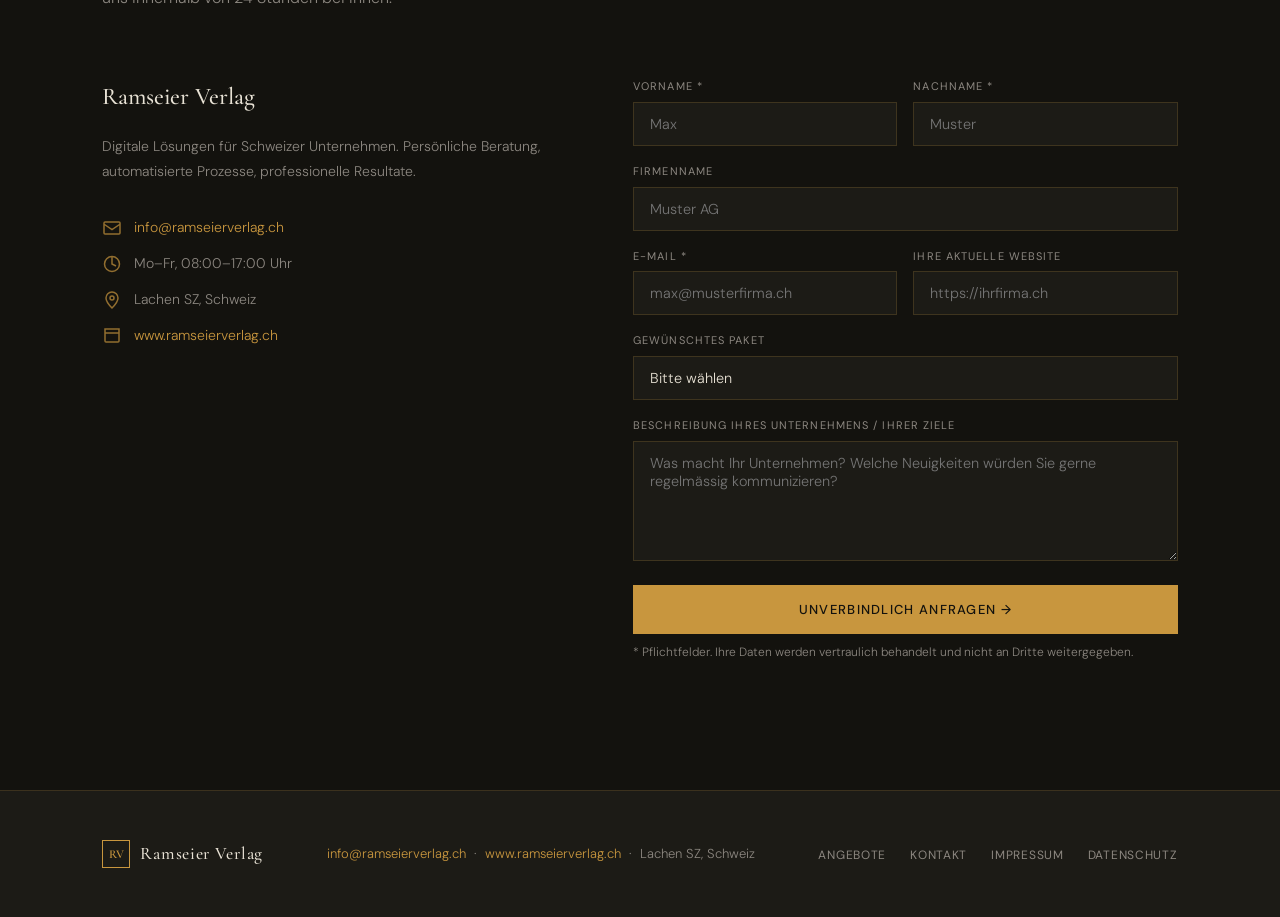
==== commit 32d38e5f: "Add files via upload" ====
--- a/index.html
+++ b/index.html
@@ -1017,7 +1017,7 @@
       <div class="package-freq">alle 2 Monate</div>
       <h3>Basis</h3>
       <p class="package-tagline">Für kleine Betriebe mit saisonalen Neuigkeiten</p>
-      <div class="package-price">CHF 149</div>
+      <div class="package-price">CHF 299</div>
       <div class="package-price-note">pro Monat · zzgl. Domain & Hosting</div>
       <div class="divider"></div>
       <ul class="feature-list">
@@ -1036,7 +1036,7 @@
       <div class="package-freq">monatlich</div>
       <h3>Standard</h3>
       <p class="package-tagline">Ideal für KMU mit regelmässigen Projekten</p>
-      <div class="package-price">CHF 249</div>
+      <div class="package-price">CHF 429</div>
       <div class="package-price-note">pro Monat · zzgl. Domain & Hosting</div>
       <div class="divider"></div>
       <ul class="feature-list">
@@ -1055,7 +1055,7 @@
       <div class="package-freq">wöchentlich</div>
       <h3>Aktiv</h3>
       <p class="package-tagline">Für Unternehmen mit viel zu erzählen</p>
-      <div class="package-price">CHF 590</div>
+      <div class="package-price">CHF 699</div>
       <div class="package-price-note">pro Monat · zzgl. Domain & Hosting</div>
       <div class="divider"></div>
       <ul class="feature-list">
@@ -1217,9 +1217,9 @@
         <label for="paket">Gewünschtes Paket</label>
         <select id="paket" name="paket">
           <option value="">Bitte wählen</option>
-          <option value="basis">Basis – alle 2 Monate (CHF 149/Monat)</option>
-          <option value="standard">Standard – monatlich (CHF 249/Monat)</option>
-          <option value="aktiv">Aktiv – wöchentlich (CHF 590/Monat)</option>
+          <option value="basis">Basis – alle 2 Monate (CHF 299/Monat)</option>
+          <option value="standard">Standard – monatlich (CHF 429/Monat)</option>
+          <option value="aktiv">Aktiv – wöchentlich (CHF 699/Monat)</option>
           <option value="premium">Premium – täglich (CHF 1'890/Monat)</option>
           <option value="beratung">Ich möchte zuerst beraten werden</option>
         </select>
